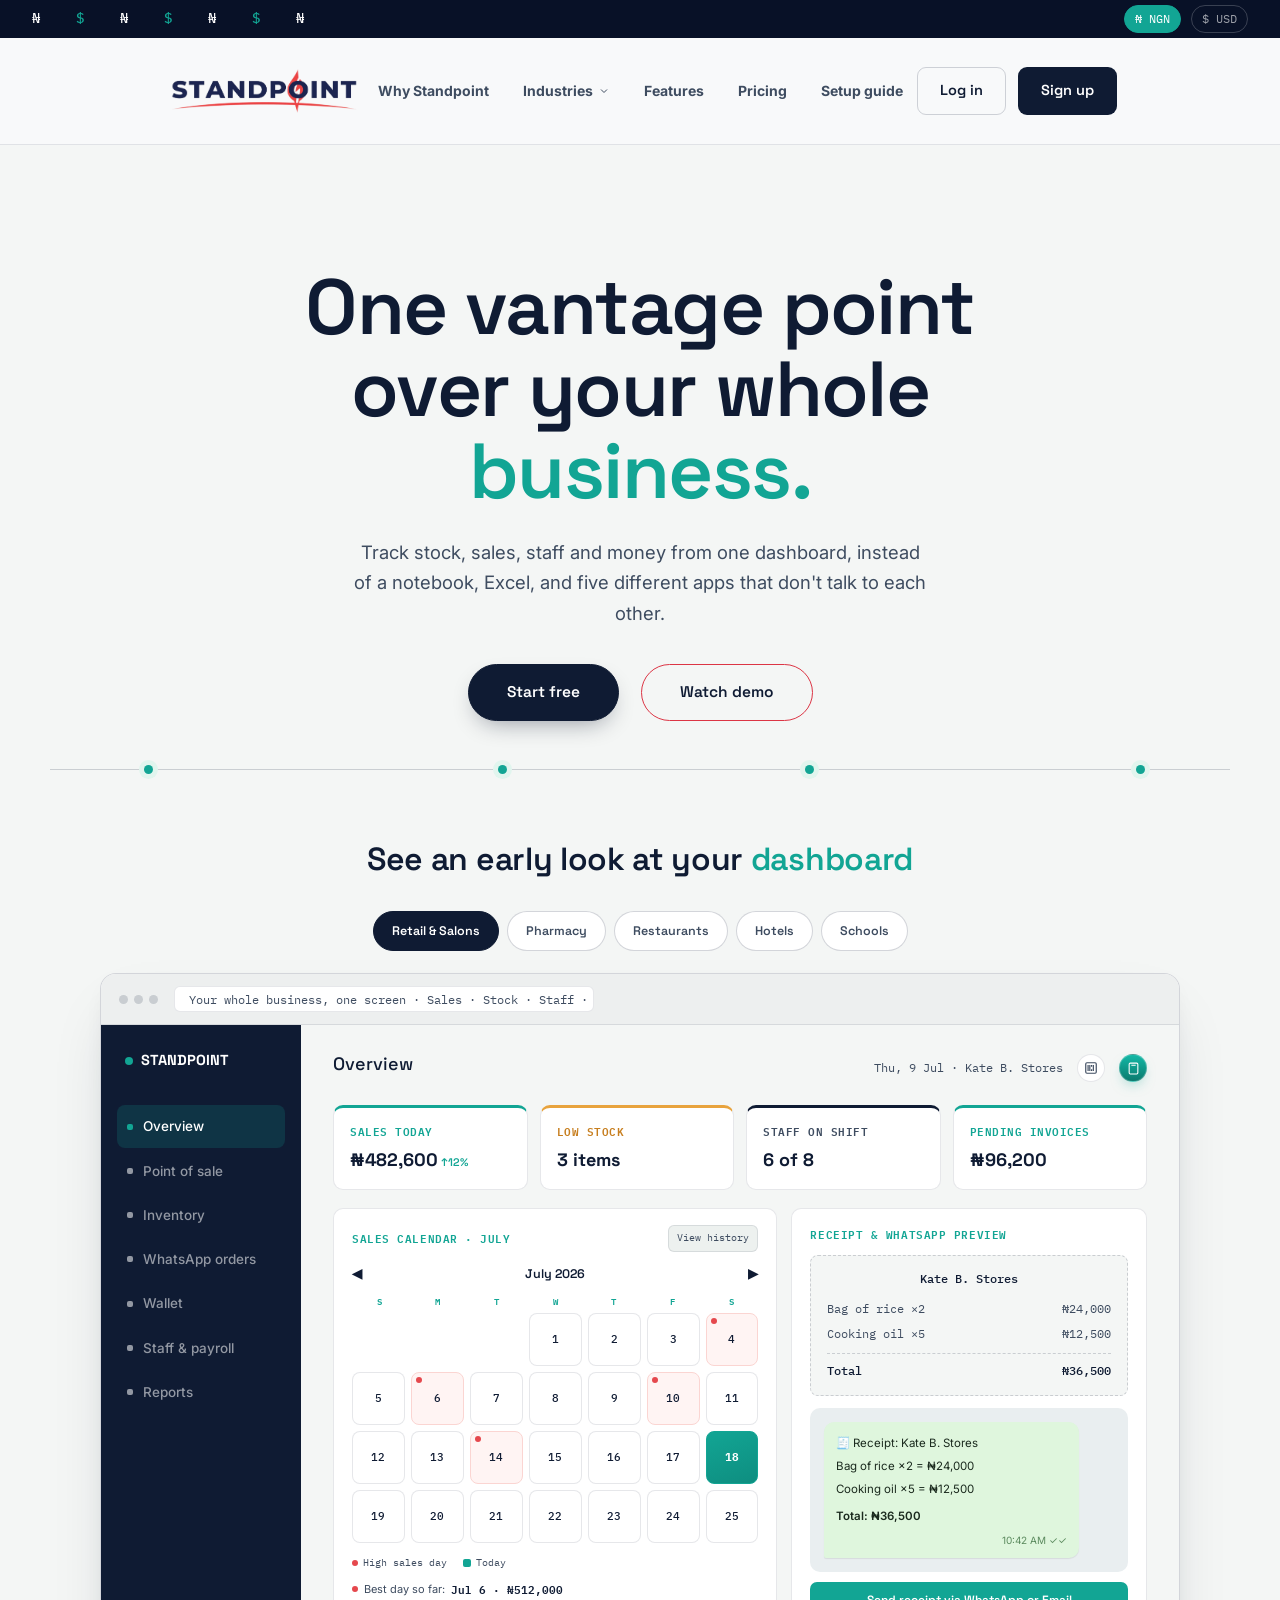
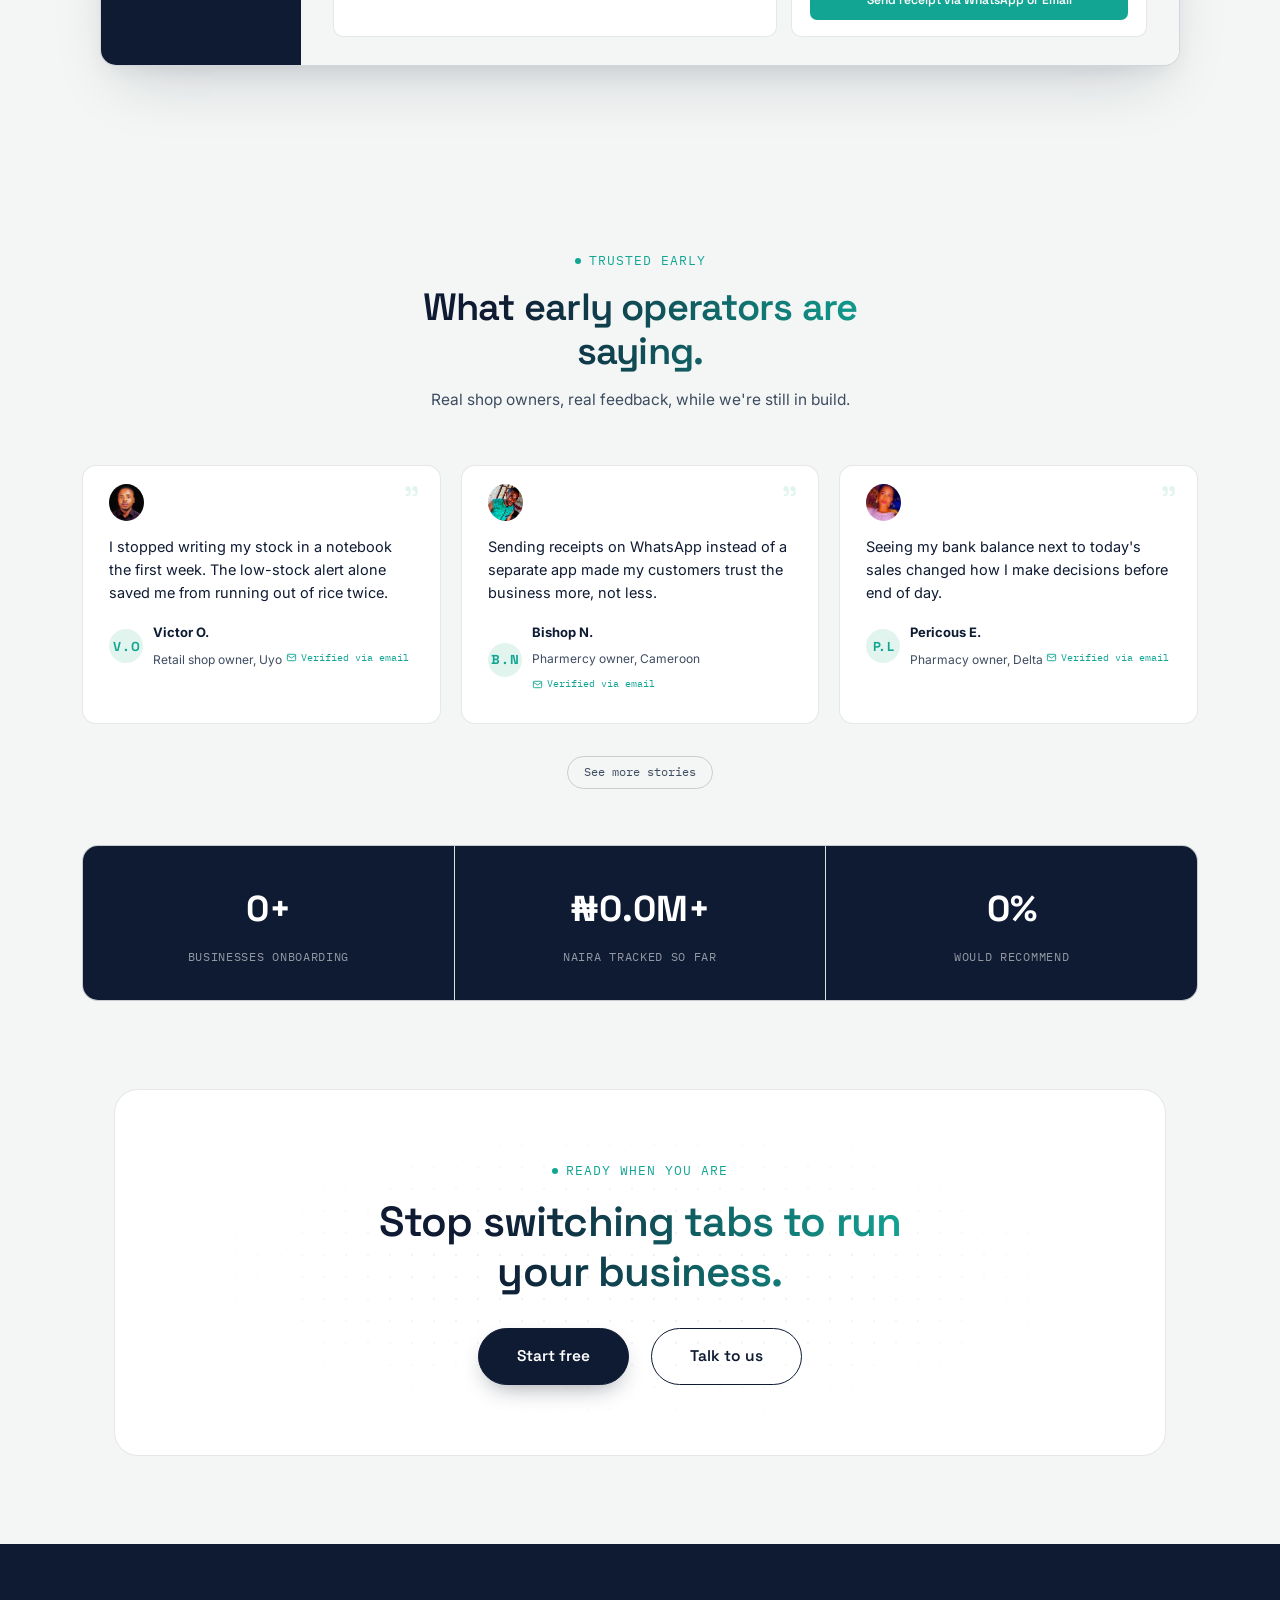
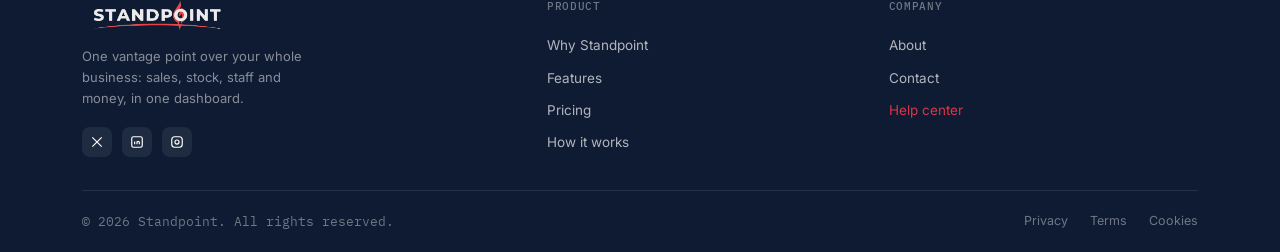
==== index.html @ a1939366 "forward" ====
<!DOCTYPE html>
<html lang="en">
<head>
<meta charset="UTF-8">
<meta name="viewport" content="width=device-width, initial-scale=1.0">
<title>Standpoint: One vantage point over your whole business</title>
<link rel="preconnect" href="https://fonts.googleapis.com">
<link rel="preconnect" href="https://fonts.gstatic.com" crossorigin>
<link href="https://fonts.googleapis.com/css2?family=Space+Grotesk:wght@400;500;600;700&family=Inter:wght@400;500;600&family=IBM+Plex+Mono:wght@400;500&display=swap" rel="stylesheet">
<link href="https://cdn.jsdelivr.net/npm/bootstrap@5.0.2/dist/css/bootstrap.min.css" rel="stylesheet" integrity="sha384-EVSTQN3/azprG1Anm3QDgpJLIm9Nao0Yz1ztcQTwFspd3yD65VohhpuuCOmLASjC" crossorigin="anonymous">
<style>
  :root{
    --ink:#0F1B33;
    --ink-deep:#081127;
    --teal:#12A594;
    --teal-light:#E1F5EE;
    --paper:#F4F6F5;
    --paper-card:#FFFFFF;
    --paper-alt:#EDF1EF;
    --slate:#3E4C60;
    --amber:#E8A33D;
    --red:#DC2626;
    --red-light:#FEF2F2;
    --line:rgba(15,27,51,0.10);
    --line-strong:rgba(15,27,51,0.18);
  }
  *{box-sizing:border-box; margin:0; padding:0;}
  html{scroll-behavior:smooth;}
  body{
    background:var(--paper);
    color:var(--ink);
    font-family:'Inter',sans-serif;
    line-height:1.65;
    -webkit-font-smoothing:antialiased;
  }
  #siteNav {
    transition: transform 0.3s ease-in-out;
}

#siteNav.navbar-hidden {
    transform: translateY(-100%);
}
  h1,h2,h3{font-family:'Space Grotesk',sans-serif; font-weight:600; letter-spacing:-0.02em; color:var(--ink);}
  .mono{font-family:'IBM Plex Mono',monospace;}
  .eyebrow{
    font-family:'IBM Plex Mono',monospace;
    font-size:12.5px;
    letter-spacing:0.08em;
    text-transform:uppercase;
    color:var(--teal);
    display:flex;
    align-items:center;
    gap:8px;
  }
  .eyebrow::before{
    content:'';
    width:6px; height:6px; border-radius:50%;
    background:var(--teal);
    display:inline-block;
  }
  a{color:inherit; text-decoration:none;}
  .wrap{max-width:1180px; margin:0 auto; padding:0 32px;}
  img,svg{display:block;}

  /* ---------- TOP UTILITY BAR (desktop only) ---------- */
  .topbar{
    background:var(--ink-deep); color:rgba(255,255,255,0.85);
    display:flex; align-items:center; justify-content:space-between;
    padding:0 32px; height:38px; font-family:'IBM Plex Mono',monospace; font-size:12px;
  }
  .topbar-signs{width:300px; overflow:hidden; position:relative; height:38px; display:flex; align-items:center;}
  .signs-track{
    display:inline-block; white-space:nowrap; font-family:'IBM Plex Mono',monospace;
    font-size:14px; font-weight:500; letter-spacing:14px;
    animation:signRun 3.6s ease-in-out infinite alternate;
  }
  .signs-track .sign-teal{color:var(--teal);}
  .signs-track .sign-white{color:#fff;}
  @keyframes signRun{ from{transform:translateX(0);} to{transform:translateX(-140px);} }
  .topbar-currency{display:flex; align-items:center; gap:10px;}
  .topbar-currency button{
    background:transparent; border:1px solid rgba(255,255,255,0.2); color:rgba(255,255,255,0.6);
    font-family:'IBM Plex Mono',monospace; font-size:11.5px; padding:4px 10px; border-radius:999px; cursor:pointer;
    transition:all .15s ease;
  }
  .topbar-currency button.active{background:var(--teal); border-color:var(--teal); color:#fff;}

  /* ---------- NAV (auto-hide on scroll, mobile only) ---------- */
  nav{
    position:sticky; top:0; z-index:50;
    background:var(--paper-card);
    border-bottom:1px solid var(--line);
    transition:transform .3s ease;
  }
  nav .wrap{
    display:flex; align-items:center; justify-content:space-between;
    height:90px;
  }
  .logo-link{display:flex; align-items:center;}
  .logo-placehold{
    display:flex; align-items:center; height:49px; max-width:200px;
  }
  .logo-placehold img{
    height:100%; width:auto; max-width:100%; object-fit:contain; display:block;
  }
  .nav-links{display:flex; gap:6px; font-size:14px; font-weight:500; align-items:center;}
  .nav-links > a, .nav-links > .has-dropdown > .drop-trigger{
    color:var(--slate); position:relative; padding:10px 14px; display:inline-flex; align-items:center; gap:5px;
    transition:color .18s ease; cursor:pointer; border-radius:8px;
  }
  .nav-links > a:hover, .nav-links > .has-dropdown:hover > .drop-trigger{color:var(--ink); background:var(--paper-alt);}
  .drop-trigger svg{width:12px; height:12px; transition:transform .18s ease;}
  .has-dropdown:hover .drop-trigger svg{transform:rotate(180deg);}
  .has-dropdown{position:relative;}
  .dropdown{
    position:absolute; top:100%; left:50%; transform:translateX(-50%) translateY(6px);
    background:var(--paper-card); border:1px solid var(--line-strong); border-radius:16px;
    padding:12px; width:470px; display:grid; grid-template-columns:1fr 1fr; gap:2px;
    box-shadow:0 24px 48px -18px rgba(15,27,51,0.24);
    opacity:0; visibility:hidden; transition:opacity .18s ease, transform .18s ease;
  }
  .has-dropdown:hover .dropdown{opacity:1; visibility:visible; transform:translateX(-50%) translateY(0);}
  .dropdown a{
    display:flex; align-items:flex-start; gap:10px; padding:10px 10px; border-radius:10px;
    transition:background .15s ease;
  }
  .dropdown a:hover{background:var(--teal-light);}
  .dropdown a .di{width:26px; height:26px; border-radius:7px; background:var(--teal-light); color:var(--teal); flex-shrink:0; display:flex; align-items:center; justify-content:center; font-size:12px; font-weight:600; font-family:'Space Grotesk',sans-serif;}
  .dropdown a .dtext b{display:block; font-size:13.5px; font-weight:600; color:var(--ink);}
  .dropdown a .dtext span{font-size:11.5px; color:var(--slate);}
  .nav-cta{display:flex; align-items:center; gap:12px;}

  .btn{
    display:inline-flex; align-items:center; justify-content:center; gap:8px;
    font-family:'Space Grotesk',sans-serif; font-weight:600; font-size:14.5px;
    padding:12px 22px; border-radius:9px;
    cursor:pointer; border:1.5px solid transparent;
    transition:transform .25s cubic-bezier(.2,.8,.2,1), box-shadow .25s ease, background .2s ease, border-color .2s ease;
    white-space:nowrap;
  }
  .btn:hover{transform:translateY(-2px); box-shadow:0 14px 28px -14px rgba(15,27,51,0.35);}
  .btn:active{transform:translateY(0); box-shadow:0 6px 14px -10px rgba(15,27,51,0.3);}
  .btn-primary{background:var(--ink); color:#fff;}
  .btn-primary:hover{background:var(--ink-deep);}
  .btn-ghost{color:var(--ink); border-color:var(--line-strong);}
  .btn-ghost:hover{background:var(--paper-alt); box-shadow:0 10px 20px -14px rgba(15,27,51,0.2);}
  .btn-deep{background:var(--ink); color:#fff; border-color:var(--ink); box-shadow:0 10px 24px -10px rgba(8,17,39,0.45); border-radius:999px;}
  .btn-deep:hover{background:var(--ink-deep); box-shadow:0 18px 34px -12px rgba(8,17,39,0.55);}
  .btn-outline-deep{background:transparent; color:var(--ink); border:1.5px solid var(--ink); border-radius:999px;}
  .btn-outline-deep:hover{background:rgba(15,27,51,0.05); box-shadow:0 10px 22px -14px rgba(15,27,51,0.22);}
  .btn-sm{padding:9px 16px; font-size:13px;}

  /* ---------- HERO ---------- */
  header.hero{padding:64px 0 0; position:relative; overflow:hidden;}
  .hero-inner{max-width:800px; margin:0 auto; text-align:center;}

  /* protective, positive-framed banner — "this saves your business" not "danger" */
  .hero-alert-wrap{display:flex; justify-content:center; margin-bottom:20px; min-height:38px;}
  .hero-alert{
    display:inline-flex; align-items:center; gap:9px;
    background:var(--teal-light); border:1px solid rgba(18,165,148,0.35); color:#0B6F63;
    padding:9px 18px; border-radius:8px;
    font-family:'IBM Plex Mono',monospace; font-size:12px; font-weight:600; letter-spacing:.02em;
    animation:alertCycle 6s ease-in-out infinite;
  }
  .hero-alert svg{width:15px; height:15px; flex-shrink:0; color:var(--teal);}
  @keyframes alertCycle{
    0%{opacity:0; transform:translateY(-8px);}
    8%{opacity:1; transform:translateY(0);}
    75%{opacity:1; transform:translateY(0);}
    85%{opacity:0; transform:translateY(-8px);}
    100%{opacity:0; transform:translateY(-8px);}
  }

  h1.headline{font-size:clamp(46px,6.4vw,78px); line-height:1.05; margin-bottom:24px; color:var(--ink);}
  h1.headline .accent{color:var(--teal); display:inline-block; animation:driftBiz 3.2s ease-in-out infinite;}
  @keyframes driftBiz{
    0%,100%{transform:translateX(0);}
    25%{transform:translateX(-9px);}
    75%{transform:translateX(9px);}
    50%{transform:translateX(0);}
  }
  .sub{font-size:18.5px; color:var(--slate); max-width:580px; margin:0 auto 36px; font-weight:400;}
  .hero-actions{display:flex; gap:22px; justify-content:center; margin-bottom:0;}
  .btn-lg{padding:16px 38px; font-size:15.5px;}

  .horizon{position:relative; margin-top:48px; padding:0 0 70px;}
  .horizon-line{position:relative; height:1px; background:var(--line-strong); max-width:1180px; margin:0 auto;}
  .horizon-dot{position:absolute; top:-4px; width:9px; height:9px; border-radius:50%; background:var(--teal); box-shadow:0 0 0 5px var(--teal-light);}

  /* calculator now lives inside the dashboard toolbar — see .m-calc-btn below */

  /* ---------- CALCULATOR MODAL ---------- */
  .calc-overlay{
    position:fixed; inset:0; background:rgba(8,17,39,0.55); backdrop-filter:blur(3px);
    display:none; align-items:center; justify-content:center; z-index:200;
  }
  .calc-overlay.open{display:flex;}
  .calc-modal{
    width:280px; background:var(--ink); border-radius:18px; padding:20px;
    box-shadow:0 40px 80px -20px rgba(0,0,0,0.5);
  }
  .calc-head{display:flex; justify-content:space-between; align-items:center; margin-bottom:14px;}
  .calc-head span{color:#fff; font-family:'Space Grotesk',sans-serif; font-weight:600; font-size:14px;}
  .calc-close{cursor:pointer; color:rgba(255,255,255,0.5); font-size:18px; line-height:1;}
  .calc-display{
    background:rgba(255,255,255,0.06); border-radius:10px; padding:16px 14px; text-align:right;
    color:#fff; font-family:'IBM Plex Mono',monospace; font-size:26px; margin-bottom:12px; word-break:break-all; min-height:36px;
  }
  .calc-grid{display:grid; grid-template-columns:repeat(4,1fr); gap:8px;}
  .calc-grid button{
    background:rgba(255,255,255,0.07); border:none; color:#fff; padding:14px 0; border-radius:8px;
    font-family:'Inter',sans-serif; font-size:15px; cursor:pointer; transition:background .12s ease;
  }
  .calc-grid button:hover{background:rgba(255,255,255,0.15);}
  .calc-grid button.op{background:var(--teal); color:#fff;}
  .calc-grid button.op:hover{background:#0E8E80;}
  .calc-grid button.eq{background:var(--amber); grid-column:span 2;}

  section{padding:88px 0;}
  .section-head{max-width:640px; margin:0 0 52px; position:relative;}
  .section-head.centered{text-align:center; margin-left:auto; margin-right:auto;}
  .section-head.centered .eyebrow{justify-content:center;}
  .section-head.centered p{margin-left:auto; margin-right:auto;}
  .section-head h2{font-size:clamp(28px,3.4vw,40px); line-height:1.16; margin:14px 0 14px; position:relative; z-index:1;}
  .section-head p{color:var(--slate); font-size:16.5px; position:relative; z-index:1;}
  .section-head.testimonial-head{max-width:560px;}
  .section-head.testimonial-head h2{
    font-size:clamp(26px,3.4vw,38px);
    background:linear-gradient(90deg, var(--ink) 25%, var(--teal) 95%);
    -webkit-background-clip:text; background-clip:text; color:transparent;
  }
  .section-head.testimonial-head p{font-size:15.5px;}

  /* ---------- DASHBOARD MOCKUP ---------- */
  .preview-wrap{padding:0 0 96px;}
  .preview-label{text-align:center; margin-bottom:32px;}
  .preview-label h2{
    font-family:'Space Grotesk',sans-serif; font-weight:600; font-size:clamp(24px,3vw,32px);
    color:var(--ink); letter-spacing:-0.01em;
  }
  .preview-label h2 .accent{color:var(--teal);}
  .dash-tabs{display:flex; justify-content:center; gap:8px; margin-bottom:22px; flex-wrap:wrap; padding:0 12px;}
  .dash-tab{
    font-family:'Space Grotesk',sans-serif; font-size:12.5px; font-weight:600;
    padding:9px 18px; border-radius:999px; border:1px solid var(--line-strong);
    background:var(--paper-card); color:var(--slate); cursor:pointer; transition:all .15s ease;
  }
  .dash-tab.active{background:var(--ink); color:#fff; border-color:var(--ink);}
  .dash-panel{display:none;}
  .dash-panel.active{display:block;}
  .mockup-frame{
    max-width:1080px; margin:0 auto;
    border-radius:16px; overflow:hidden;
    border:1px solid var(--line-strong);
    box-shadow:0 30px 60px -20px rgba(15,27,51,0.18), 0 10px 24px -10px rgba(15,27,51,0.10);
    background:var(--paper-card);
  }
  .mockup-topbar{display:flex; align-items:center; gap:16px; padding:12px 18px; background:#EDEFEF; border-bottom:1px solid var(--line);}
  .mockup-dots{display:flex; gap:6px; flex-shrink:0;}
  .mockup-dots span{width:9px; height:9px; border-radius:50%; background:#C9CDD1;}
  .mockup-url{font-family:'IBM Plex Mono',monospace; font-size:12px; color:var(--slate); background:#fff; border:1px solid var(--line); border-radius:6px; padding:5px 14px; flex:1; max-width:420px; overflow:hidden; position:relative; height:26px; display:flex; align-items:center;}
  .mockup-url-track{display:inline-block; white-space:nowrap; animation:urlScroll 12s linear infinite;}
  .mockup-url-static{display:none;}
  @keyframes urlScroll{ from{transform:translateX(0);} to{transform:translateX(-50%);} }
  .mockup-body{display:flex; min-height:560px;}
  .mockup-sidebar{width:200px; background:var(--ink); padding:24px 16px; flex-shrink:0;}
  .mockup-sidebar .m-logo{display:flex; align-items:center; gap:8px; color:#fff; font-family:'Space Grotesk',sans-serif; font-weight:700; font-size:14.5px; margin-bottom:32px; padding:0 8px;}
  .mockup-sidebar .m-logo .dot{width:8px; height:8px; border-radius:50%; background:var(--teal);}
  .m-nav-item{display:flex; align-items:center; gap:10px; font-family:'Inter',sans-serif; font-size:13.5px; font-weight:500; color:rgba(255,255,255,0.55); padding:10px 10px; border-radius:8px; margin-bottom:2px;}
  .m-nav-item .m-ico{width:6px; height:6px; border-radius:2px; background:currentColor;}
  .m-nav-item.active{background:rgba(18,165,148,0.18); color:#fff;}
  .m-nav-item.active .m-ico{background:var(--teal);}

  .mockup-main{flex:1; padding:28px 32px; background:var(--paper);}
  .m-header-row{display:flex; justify-content:space-between; align-items:center; margin-bottom:22px; flex-wrap:wrap; gap:10px;}
  .m-header-row h4{font-family:'Space Grotesk',sans-serif; font-size:18px;}
  .m-header-row .mono{font-size:11.5px; color:var(--slate);}
  .m-toolbar{display:flex; align-items:center; gap:14px;}
  .m-tool-btn{width:28px; height:28px; border-radius:7px; background:var(--paper-card); border:1px solid var(--line); display:flex; align-items:center; justify-content:center; color:var(--slate); cursor:pointer; flex-shrink:0;}
  .m-tool-btn svg{width:14px; height:14px;}

  /* dashboard calculator — small, icon-only, pulses to signal it's clickable */
  .m-calc-btn{
    position:relative; display:flex; align-items:center; justify-content:center; cursor:pointer;
    width:28px; height:28px; border-radius:50%; flex-shrink:0;
    background:linear-gradient(180deg, #14B8A6, #0B7A6E); color:#fff; border:1px solid rgba(255,255,255,0.25);
    box-shadow:0 6px 14px -6px rgba(18,165,148,0.55);
  }
  .m-calc-btn:hover{background:linear-gradient(180deg, #18CDB8, #0B7A6E);}
  .m-calc-btn::after{
    content:''; position:absolute; inset:-5px; border-radius:50%; border:1.5px solid var(--teal);
    opacity:0; animation:calcRing 2.4s ease-out infinite;
  }
  @keyframes calcRing{0%{opacity:.65; transform:scale(1);} 100%{opacity:0; transform:scale(1.6);}}
  .m-calc-btn svg{width:13px; height:13px; position:relative; z-index:1;}

  /* ---------- BARCODE STOCK INTAKE ---------- */
  .m-barcode-btn{
    display:flex; align-items:center; justify-content:center; cursor:pointer;
    width:28px; height:28px; border-radius:50%; flex-shrink:0;
    background:var(--paper-card); border:1px solid var(--line); color:var(--slate);
    transition:all .15s ease;
  }
  .m-barcode-btn:hover{border-color:var(--teal); color:var(--teal);}
  .m-barcode-btn svg{width:14px; height:14px;}

  .barcode-overlay{
    position:fixed; inset:0; background:rgba(8,17,39,0.55); backdrop-filter:blur(3px);
    display:none; align-items:center; justify-content:center; z-index:200;
  }
  .barcode-overlay.open{display:flex;}
  .barcode-modal{width:300px; background:var(--ink); border-radius:18px; padding:20px;}
  .barcode-scan-box{
    border:2px dashed rgba(255,255,255,0.3); border-radius:12px; padding:26px 16px;
    display:flex; flex-direction:column; align-items:center; justify-content:center;
    color:rgba(255,255,255,0.55); margin-bottom:14px; text-align:center;
  }
  .barcode-scan-box svg{width:38px; height:38px; margin-bottom:10px; color:rgba(255,255,255,0.4);}
  .barcode-scan-box p{font-size:11.5px; margin-bottom:14px;}
  .barcode-scan-btn, .barcode-add-btn{
    width:100%; padding:11px; border-radius:8px; border:none; background:var(--teal); color:#fff;
    font-family:'Space Grotesk',sans-serif; font-weight:600; font-size:13px; cursor:pointer;
  }
  .barcode-result{display:none;}
  .barcode-result.show{display:block;}
  .barcode-result .br-name{color:#fff; font-family:'Space Grotesk',sans-serif; font-weight:600; font-size:14px; margin-bottom:3px;}
  .barcode-result .br-meta{font-family:'IBM Plex Mono',monospace; font-size:10.5px; color:rgba(255,255,255,0.5); margin-bottom:14px;}
  .barcode-qty-row{display:flex; align-items:center; gap:10px; margin-bottom:14px;}
  .barcode-qty-row label{font-size:11.5px; color:rgba(255,255,255,0.6); flex-shrink:0;}
  .barcode-qty-row input{
    flex:1; background:rgba(255,255,255,0.08); border:1px solid rgba(255,255,255,0.2); border-radius:8px;
    padding:9px 10px; color:#fff; font-family:'IBM Plex Mono',monospace; font-size:13px;
  }
  .barcode-success{display:none; text-align:center; padding:16px 0; color:var(--teal); font-family:'Space Grotesk',sans-serif; font-weight:600; font-size:13.5px;}
  .barcode-success.show{display:block;}

  /* ---------- HOTEL: RENEWAL PAYMENT CONFIRMATION ---------- */
  .renew-overlay{
    position:fixed; inset:0; background:rgba(8,17,39,0.55); backdrop-filter:blur(3px);
    display:none; align-items:center; justify-content:center; z-index:200;
  }
  .renew-overlay.open{display:flex;}
  .renew-modal{width:290px; background:var(--ink); border-radius:18px; padding:20px;}
  .renew-body{text-align:center; padding:10px 0 18px;}
  .renew-body p{color:rgba(255,255,255,0.6); font-size:12.5px; margin-bottom:4px;}
  .renew-body .rn-name{color:#fff; font-family:'Space Grotesk',sans-serif; font-weight:600; font-size:15px; margin-bottom:2px;}
  .renew-body .rn-amt{color:var(--teal); font-family:'Space Grotesk',sans-serif; font-weight:700; font-size:24px; margin-top:8px;}
  .renew-actions{display:flex; gap:10px;}
  .renew-actions button{flex:1; padding:11px 0; border-radius:8px; font-family:'Space Grotesk',sans-serif; font-weight:600; font-size:12.5px; cursor:pointer; border:none;}
  .renew-confirm{background:var(--teal); color:#fff;}
  .renew-cancel{background:rgba(255,255,255,0.08); color:rgba(255,255,255,0.7);}
  .m-stat-grid{display:grid; grid-template-columns:repeat(4,1fr); gap:12px; margin-bottom:18px;}
  .m-stat{background:var(--paper-card); border:1px solid var(--line); border-radius:10px; padding:14px 16px; border-top:3px solid var(--teal); position:relative;}
  .m-stat.acc-amber{border-top-color:var(--amber);}
  .m-stat.acc-ink{border-top-color:var(--ink);}
  .m-stat .mono{font-size:10.5px; text-transform:uppercase; letter-spacing:.05em; color:var(--teal); display:block; margin-bottom:6px; font-weight:600;}
  .m-stat.acc-amber .mono{color:#C77E1E;}
  .m-stat.acc-ink .mono{color:var(--slate);}
  .m-stat .m-val{font-family:'Space Grotesk',sans-serif; font-weight:700; font-size:18px; color:var(--ink);}
  .m-stat .m-val small{color:var(--teal); font-size:11px; font-weight:600; margin-left:3px;}

  .m-panels{display:grid; grid-template-columns:1.25fr 1fr; gap:14px;}
  .m-panel{background:var(--paper-card); border:1px solid var(--line); border-radius:10px; padding:16px 18px;}
  .m-panel .m-panel-title{font-family:'IBM Plex Mono',monospace; font-size:11px; text-transform:uppercase; letter-spacing:.05em; color:var(--teal); font-weight:600; margin-bottom:12px; display:flex; justify-content:space-between; align-items:center; flex-wrap:wrap; gap:8px;}
  .panel-title-actions{display:flex; align-items:center; gap:8px; flex-wrap:wrap;}
  .m-hist-btn{font-family:'IBM Plex Mono',monospace; font-size:10px; background:var(--paper-alt); border:1px solid var(--line); padding:4px 8px; border-radius:6px; cursor:pointer; color:var(--slate); text-transform:none; letter-spacing:0;}

  /* calendar */
  .m-cal-nav{display:flex; justify-content:space-between; align-items:center; margin-bottom:10px; font-family:'Space Grotesk',sans-serif; font-size:12.5px; font-weight:600;}
  .m-cal-weekdays{display:grid; grid-template-columns:repeat(7,1fr); gap:4px; margin-bottom:4px;}
  .m-cal-weekdays span{font-family:'IBM Plex Mono',monospace; font-size:9px; font-weight:600; text-align:center; color:var(--teal);}
  .m-cal-grid{display:grid; grid-template-columns:repeat(7,1fr); gap:6px;}
  .m-cal-cell{
    aspect-ratio:1; border-radius:8px; background:var(--paper-card); border:1px solid var(--line);
    display:flex; align-items:center; justify-content:center; position:relative;
    font-family:'IBM Plex Mono',monospace; font-size:10.5px; font-weight:500; color:var(--ink);
  }
  .m-cal-cell.blank{background:transparent; border:none;}
  .m-cal-cell.high{background:#FFF4F3; border-color:#FBD5D2;}
  .m-cal-cell.high::before{content:''; position:absolute; top:4px; left:4px; width:6px; height:6px; border-radius:50%; background:#E5484D;}
  .m-cal-cell.today{background:var(--teal); border-color:var(--teal); color:#fff; font-weight:700;}
  .m-cal-legend{display:flex; gap:16px; margin-top:12px; font-family:'IBM Plex Mono',monospace; font-size:9.5px; color:var(--slate); flex-wrap:wrap;}
  .m-cal-legend span{display:inline-flex; align-items:center; gap:5px;}
  .m-cal-legend .lg-dot{width:6px; height:6px; border-radius:50%; background:#E5484D; display:inline-block;}
  .m-cal-legend .lg-sq{width:8px; height:8px; border-radius:2px; background:var(--teal); display:inline-block;}
  .m-cal-best{margin-top:10px; font-size:11px; color:var(--slate); display:flex; align-items:center; gap:6px;}
  .m-cal-best::before{content:''; width:6px; height:6px; border-radius:50%; background:#E5484D;}
  .m-cal-best b{color:var(--ink); font-family:'IBM Plex Mono',monospace; font-weight:600;}
  .m-hist-view{display:none;}
  .m-hist-view.active{display:block;}
  .m-cal-view.hidden{display:none;}
  .m-hist-row{display:flex; justify-content:space-between; align-items:center; padding:9px 0; border-bottom:1px solid var(--line); font-size:12px;}
  .m-hist-row:last-child{border-bottom:none;}
  .m-hist-row .m-hist-bar{flex:1; margin:0 12px; height:6px; border-radius:3px; background:var(--paper-alt); position:relative; overflow:hidden;}
  .m-hist-row .m-hist-bar i{position:absolute; left:0; top:0; bottom:0; background:var(--teal); border-radius:3px;}

  .m-receipt{background:var(--paper); border:1px dashed var(--line-strong); border-radius:8px; padding:14px 16px; font-family:'IBM Plex Mono',monospace; font-size:11.5px; margin-bottom:12px;}
  .m-receipt .r-head{text-align:center; font-weight:500; margin-bottom:8px; color:var(--ink);}
  .m-receipt .r-line{display:flex; justify-content:space-between; padding:3px 0; color:var(--slate);}
  .m-receipt .r-total{display:flex; justify-content:space-between; padding-top:8px; margin-top:6px; border-top:1px dashed var(--line-strong); color:var(--ink); font-weight:500;}
  .m-receipt-btn{width:100%; padding:9px; border-radius:7px; border:none; background:var(--teal); color:#fff; font-family:'Space Grotesk',sans-serif; font-size:12px; font-weight:600; cursor:pointer;}

  .m-wa-preview{background:#E9EEF0; border-radius:10px; padding:14px;}
  .m-wa-bubble{background:#DFF6DD; border-radius:10px 10px 10px 2px; padding:10px 12px; font-size:11.5px; font-family:'Inter',sans-serif; color:#1B2A1E; max-width:88%; box-shadow:0 1px 1px rgba(0,0,0,0.08);}
  .m-wa-bubble .wa-line{padding:2px 0;}
  .m-wa-bubble .wa-total{font-weight:600; margin-top:6px;}
  .m-wa-meta{display:flex; justify-content:flex-end; align-items:center; gap:4px; margin-top:6px; font-size:10px; color:#5B8A5E;}

  /* ---------- SCHOOL DASHBOARD COMPONENTS ---------- */
  .m-toggle-row{display:inline-flex; background:var(--paper-alt); padding:3px; border-radius:8px; gap:2px;}
  .m-toggle-row button{border:none; background:transparent; padding:6px 14px; border-radius:6px; font-family:'IBM Plex Mono',monospace; font-size:10px; font-weight:600; color:var(--slate); cursor:pointer; transition:all .15s ease;}
  .m-toggle-row button.active{background:var(--paper-card); color:var(--ink); box-shadow:0 2px 6px -2px rgba(15,27,51,0.2);}

  .m-roster-view, .m-attend-view{display:none;}
  .m-roster-view.active, .m-attend-view.active{display:block;}

  .m-roster-row{display:flex; justify-content:space-between; align-items:center; padding:7px 0; border-bottom:1px solid var(--line); font-size:12px;}
  .m-roster-row:last-child{border-bottom:none;}
  .m-roster-row .mr-name{font-weight:500; color:var(--ink);}
  .m-roster-row .mr-class{font-family:'IBM Plex Mono',monospace; font-size:10px; color:var(--teal); background:var(--teal-light); padding:2px 8px; border-radius:999px;}

  .m-attend-summary{font-family:'IBM Plex Mono',monospace; font-size:11px; color:var(--teal); font-weight:600; margin-bottom:10px; display:block;}
  .m-attend-row{display:flex; align-items:center; gap:9px; padding:6px 0; border-bottom:1px solid var(--line); font-size:11.5px;}
  .m-attend-row:last-child{border-bottom:none;}
  .m-attend-icon{width:19px; height:19px; border-radius:50%; display:flex; align-items:center; justify-content:center; flex-shrink:0;}
  .m-attend-icon.in{background:var(--teal-light); color:var(--teal);}
  .m-attend-icon.out{background:var(--paper-alt); color:var(--slate);}
  .m-attend-icon svg{width:10px; height:10px;}
  .m-attend-name{flex:1; color:var(--ink); font-weight:500;}
  .m-attend-time{font-family:'IBM Plex Mono',monospace; font-size:10px; color:var(--slate);}

  .m-manual-row{display:flex; align-items:center; gap:9px; padding:6px 0; border-bottom:1px solid var(--line); font-size:12px;}
  .m-manual-row:last-child{border-bottom:none;}
  .m-manual-check{width:16px; height:16px; border-radius:4px; display:flex; align-items:center; justify-content:center; flex-shrink:0; font-size:9px; font-weight:700;}
  .m-manual-check.present{background:var(--teal); color:#fff;}
  .m-manual-check.absent{background:var(--paper-alt); border:1px solid var(--line-strong); color:var(--slate);}
  .m-manual-row .absent-label{color:var(--slate); font-style:italic;}

  .m-expense-row{display:flex; justify-content:space-between; align-items:flex-start; padding:8px 0; border-bottom:1px solid var(--line); font-size:12px;}
  .m-expense-row:last-child{border-bottom:none;}
  .m-expense-desc{color:var(--ink); font-weight:500;}
  .m-expense-note{display:block; font-size:10px; color:var(--slate); margin-top:2px;}
  .m-expense-amt{font-family:'IBM Plex Mono',monospace; color:var(--ink); font-weight:600; white-space:nowrap; margin-left:10px;}
  .m-expense-total{display:flex; justify-content:space-between; padding-top:10px; margin-top:2px; border-top:1.5px solid var(--line-strong); font-weight:600; font-size:12.5px;}
  .m-expense-add{display:flex; gap:6px; margin-top:12px;}
  .m-expense-add input{flex:1; min-width:0; border:1px solid var(--line-strong); border-radius:6px; padding:7px 9px; font-size:10.5px; font-family:'Inter',sans-serif; background:var(--paper);}
  .m-expense-add button{background:var(--teal); color:#fff; border:none; border-radius:6px; padding:0 12px; font-size:16px; cursor:pointer; line-height:1; flex-shrink:0;}

  .m-cal-cell.midterm{background:#FFF8E8; border-color:#F3D98B;}
  .m-cal-cell.midterm::before{content:''; position:absolute; top:4px; left:4px; width:6px; height:6px; border-radius:50%; background:var(--amber);}
  .m-cal-cell.holiday{background:#FEF2F2; border-color:#FBB6B6;}
  .m-cal-cell.holiday::before{content:''; position:absolute; top:4px; left:4px; width:6px; height:6px; border-radius:50%; background:#E5484D;}
  .lg-amber{width:6px; height:6px; border-radius:50%; background:var(--amber); display:inline-block;}
  .lg-red{width:6px; height:6px; border-radius:50%; background:#E5484D; display:inline-block;}

  .m-wa-incoming{background:#fff; border:1px solid var(--line); border-radius:10px 10px 10px 2px; padding:10px 12px; font-size:11px; font-family:'Inter',sans-serif; color:#1B1F1E; box-shadow:0 1px 1px rgba(0,0,0,0.06); margin-bottom:10px;}
  .m-wa-incoming:last-of-type{margin-bottom:0;}
  .m-wa-incoming .wa-sender{font-weight:600; color:var(--teal); font-size:10.5px; margin-bottom:4px;}
  .m-wa-incoming .wa-attach{display:flex; align-items:center; gap:8px; background:var(--paper-alt); border-radius:8px; padding:8px 10px; margin:6px 0;}
  .m-wa-incoming .wa-attach svg{width:15px; height:15px; color:var(--slate); flex-shrink:0;}
  .m-wa-incoming .wa-attach span{font-size:10px; color:var(--slate);}
  .confirm-btn{width:100%; padding:8px; border-radius:7px; border:1.5px solid var(--teal); background:var(--teal-light); color:var(--teal); font-family:'Space Grotesk',sans-serif; font-size:11.5px; font-weight:600; cursor:pointer; margin-top:6px;}

  .m-panels-2{display:grid; grid-template-columns:1fr 1fr; gap:14px; margin-top:14px;}
  .m-panel-full{margin-top:14px;}

  /* clickable manual attendance */
  .m-attend-legend{font-family:'IBM Plex Mono',monospace; font-size:9px; color:var(--slate); margin-bottom:10px; display:flex; gap:12px; flex-wrap:wrap;}
  .m-manual-row{cursor:pointer; user-select:none; transition:background .15s ease;}
  .m-manual-row:hover{background:var(--paper-alt);}
  .m-manual-row.is-absent .m-attend-name{color:#DC2626;}
  .m-manual-row.is-absent .m-manual-check{background:#FEF2F2; border:1px solid #FCA5A5; color:#DC2626;}
  .panel-title-actions{display:flex; align-items:center; gap:8px;}
  .m-summary-view{display:none; padding-top:8px;}
  .m-summary-view.active{display:block;}
  .m-summary-view .ms-line{font-family:'IBM Plex Mono',monospace; font-size:10.5px; color:var(--ink); padding:4px 0;}

  /* roster: clickable present/absent + class grouping */
  .m-roster-row{cursor:pointer; user-select:none; transition:background .15s ease;}
  .m-roster-row:hover{background:var(--paper-alt);}
  .m-roster-row .mr-tick{width:16px; height:16px; border-radius:4px; display:flex; align-items:center; justify-content:center; font-size:9px; font-weight:700; background:var(--teal); color:#fff; flex-shrink:0; margin-right:8px;}
  .m-roster-row.is-absent .mr-tick{background:#FEF2F2; border:1px solid #FCA5A5; color:#DC2626;}
  .m-roster-row.is-absent .mr-name{color:#DC2626;}
  .mr-left{display:flex; align-items:center;}

  .m-view-toggle{margin-top:10px; margin-bottom:2px;}
  .m-class-view{display:none;}
  .m-class-view.active{display:block;}
  .m-class-group{margin-bottom:16px; padding-bottom:14px; border-bottom:1px solid var(--line);}
  .m-class-group:last-child{border-bottom:none; margin-bottom:0; padding-bottom:0;}
  .m-class-group-head{font-family:'Space Grotesk',sans-serif; font-weight:600; font-size:12.5px; color:var(--ink); margin-bottom:6px;}
  .m-teacher-line{font-size:10.5px; color:var(--slate); margin-bottom:8px; display:flex; align-items:center; gap:6px;}
  .sex-badge{font-family:'IBM Plex Mono',monospace; font-size:8px; padding:2px 7px; border-radius:999px; font-weight:600;}
  .sex-badge.f{background:#FCE7F3; color:#BE185D;}
  .sex-badge.m{background:#DBEAFE; color:#1D4ED8;}
  .prefect-row{display:flex; align-items:center; gap:7px; padding:4px 0; font-size:11.5px;}
  .prefect-row .mr-name{font-weight:600;}
  .prefect-badge{font-family:'IBM Plex Mono',monospace; font-size:8px; text-transform:uppercase; padding:2px 8px; border-radius:999px; font-weight:700; letter-spacing:.03em; flex-shrink:0;}
  .prefect-badge.head{background:var(--amber); color:#fff;}
  .prefect-badge.senior{background:var(--teal); color:#fff;}
  .prefect-badge.assistant{background:var(--teal-light); color:var(--teal);}
  .pupil-list{margin-top:4px;}

  /* by-class accordion covering every class, Daycare through SS3 */
  .m-class-view[data-mode="byclass"]{max-height:380px; overflow-y:auto; padding-right:2px;}
  .m-class-acc-item{border-bottom:1px solid var(--line);}
  .m-class-acc-item:last-child{border-bottom:none;}
  .m-class-acc-head{
    display:flex; justify-content:space-between; align-items:center; padding:11px 2px; cursor:pointer;
    font-family:'Space Grotesk',sans-serif; font-weight:600; font-size:12.5px; color:var(--ink); transition:color .15s ease;
  }
  .m-class-acc-head:hover{color:var(--teal);}
  .m-class-acc-head .acc-chev{width:12px; height:12px; color:var(--teal); transition:transform .3s ease; flex-shrink:0;}
  .m-class-acc-item.open .acc-chev{transform:rotate(180deg);}
  .m-class-acc-body{max-height:0; overflow:hidden; transition:max-height .35s cubic-bezier(.4,0,.2,1);}
  .m-class-acc-body-inner{padding:0 2px 14px;}

  .m-captain-line{font-size:10.5px; color:var(--slate); margin-bottom:8px; display:flex; align-items:center; gap:6px;}
  .m-captain-line b{color:var(--teal); font-weight:600;}

  .prefect-block{margin-bottom:2px;}
  .prefect-func{font-size:9.5px; color:var(--slate); margin:1px 0 7px 0; padding-left:2px;}

  /* livelier calendar */
  .m-cal-cell{transition:transform .15s ease;}
  .m-cal-cell:not(.blank):hover{transform:scale(1.08);}
  .m-cal-cell.midterm{background:linear-gradient(160deg,#FFF8E8,#FFEFC7);}
  .m-cal-cell.holiday{background:linear-gradient(160deg,#FEF2F2,#FDE0E0);}
  .m-cal-cell.today{background:linear-gradient(160deg,var(--teal),#0E8E80);}

  /* expense category chips */
  .m-expense-cat{
    font-family:'IBM Plex Mono',monospace; font-size:8.5px; text-transform:uppercase; letter-spacing:.03em;
    color:var(--slate); background:var(--paper-alt); padding:2px 7px; border-radius:999px; margin-right:6px;
  }

  /* payments: WhatsApp / POS toggle */
  .m-pos-row{display:flex; justify-content:space-between; align-items:center; padding:9px 0; border-bottom:1px solid var(--line); font-size:11.5px;}
  .m-pos-row:last-child{border-bottom:none;}
  .m-pos-row .pos-who{font-weight:500; color:var(--ink);}
  .m-pos-row .pos-meta{font-family:'IBM Plex Mono',monospace; font-size:9.5px; color:var(--slate); display:block; margin-top:2px;}
  .m-pos-row .pos-amt{font-family:'IBM Plex Mono',monospace; font-weight:600; color:var(--teal);}
  .m-pay-view{display:none;}
  .m-pay-view.active{display:block;}

  /* ---------- HOTEL: LIVE GUEST TIMERS ---------- */
  .guest-row{display:flex; justify-content:space-between; align-items:center; padding:10px 0; border-bottom:1px solid var(--line); gap:10px; flex-wrap:wrap;}
  .guest-row:last-child{border-bottom:none;}
  .guest-info{flex:1; min-width:0;}
  .guest-name{font-weight:600; font-size:12px; color:var(--ink);}
  .renewed-dot{
    display:none; width:7px; height:7px; border-radius:50%; background:var(--teal); margin-left:6px;
    box-shadow:0 0 0 2px var(--teal-light);
  }
  .renewed-dot.show{display:inline-block;}
  .guest-meta{font-family:'IBM Plex Mono',monospace; font-size:9.5px; color:var(--slate); display:block; margin-top:2px;}
  .guest-timer-wrap{display:flex; align-items:center; gap:8px; flex-shrink:0;}
  .guest-timer{font-family:'IBM Plex Mono',monospace; font-weight:700; font-size:11.5px; color:var(--teal); white-space:nowrap;}
  .guest-timer.warn{color:#B7791F;}
  .guest-timer.overdue{color:#DC2626; animation:timerBlink 1s step-start infinite;}
  @keyframes timerBlink{50%{opacity:.25;}}
  .renew-btn{font-family:'IBM Plex Mono',monospace; font-size:9px; background:var(--paper-alt); border:1px solid var(--line-strong); padding:5px 10px; border-radius:999px; cursor:pointer; color:var(--slate); flex-shrink:0; transition:all .15s ease;}
  .renew-btn:hover{border-color:var(--teal); color:var(--teal); background:var(--teal-light);}

  /* ---------- HOTEL: ROOM TIERS + CLICKABLE DETAILS ---------- */
  .m-room-cell{position:relative; cursor:pointer;}
  .tier-dot{position:absolute; top:3px; right:3px; width:6px; height:6px; border-radius:50%;}
  .tier-dot.vip{background:var(--amber);}
  .tier-dot.premium{background:#8B5CF6;}
  .room-detail{background:var(--paper-card); border:1px solid var(--line-strong); border-radius:10px; padding:16px 18px; margin-top:12px;}
  .room-detail.empty{color:var(--slate); font-size:11.5px; text-align:center; padding:20px;}
  .rd-head{display:flex; justify-content:space-between; align-items:center; margin-bottom:10px;}
  .rd-head b{font-family:'Space Grotesk',sans-serif; font-size:14px;}
  .rd-tier{font-family:'IBM Plex Mono',monospace; font-size:9px; text-transform:uppercase; padding:3px 9px; border-radius:999px; font-weight:700; letter-spacing:.03em;}
  .rd-tier.standard{background:var(--paper-alt); color:var(--slate);}
  .rd-tier.vip{background:var(--amber); color:#fff;}
  .rd-tier.premium{background:#8B5CF6; color:#fff;}
  .rd-price{font-family:'Space Grotesk',sans-serif; font-weight:700; font-size:18px; color:var(--ink); margin-bottom:10px;}
  .rd-amenities{display:flex; flex-wrap:wrap; gap:6px; margin-bottom:12px;}
  .rd-amenities span{font-family:'IBM Plex Mono',monospace; font-size:9.5px; background:var(--paper-alt); padding:4px 9px; border-radius:999px; color:var(--slate);}

  /* ---------- HOTEL: HOUSEKEEPING ---------- */
  .m-house-row{display:flex; justify-content:space-between; align-items:center; padding:8px 0; border-bottom:1px solid var(--line); font-size:12px;}
  .m-house-row:last-child{border-bottom:none;}
  .m-house-row.done .house-label{text-decoration:line-through; opacity:.45;}
  .house-mark-btn{font-family:'IBM Plex Mono',monospace; font-size:9px; background:var(--teal-light); border:1px solid var(--teal); color:var(--teal); padding:5px 10px; border-radius:999px; cursor:pointer; flex-shrink:0; transition:all .15s ease;}
  .house-mark-btn:hover{background:var(--teal); color:#fff;}
  .m-house-row.done .house-mark-btn{background:var(--paper-alt); border-color:var(--line-strong); color:var(--slate);}


  /* ---------- PHARMACY DASHBOARD COMPONENTS ---------- */
  .m-drug-row{display:flex; justify-content:space-between; align-items:center; padding:8px 0; border-bottom:1px solid var(--line); font-size:11.5px;}
  .m-drug-row:last-child{border-bottom:none;}
  .m-drug-name{color:var(--ink); font-weight:500;}
  .m-drug-meta{display:block; font-size:10px; color:var(--slate); margin-top:2px;}
  .drug-status{font-family:'IBM Plex Mono',monospace; font-size:8.5px; text-transform:uppercase; padding:3px 9px; border-radius:999px; font-weight:700; letter-spacing:.03em; flex-shrink:0; margin-left:10px;}
  .drug-status.fresh{background:var(--teal-light); color:var(--teal);}
  .drug-status.aging{background:#FFF4DC; color:#B7791F;}
  .drug-status.urgent{background:#FEF2F2; color:#DC2626;}

  .m-emerg-row{padding:9px 0; border-bottom:1px solid var(--line); font-size:11.5px;}
  .m-emerg-row:last-child{border-bottom:none;}
  .m-emerg-top{display:flex; justify-content:space-between; margin-bottom:3px;}
  .m-emerg-patient{font-weight:600; color:var(--ink);}
  .m-emerg-time{font-family:'IBM Plex Mono',monospace; font-size:10px; color:var(--slate);}
  .m-emerg-detail{color:var(--slate); font-size:11px;}

  .m-shift-block{margin-bottom:12px; padding-bottom:10px; border-bottom:1px solid var(--line);}
  .m-shift-block:last-child{border-bottom:none; margin-bottom:0; padding-bottom:0;}
  .m-shift-head{display:flex; justify-content:space-between; align-items:center; margin-bottom:6px;}
  .m-shift-head b{font-family:'Space Grotesk',sans-serif; font-size:12px;}
  .m-shift-head span{font-family:'IBM Plex Mono',monospace; font-size:9.5px; color:var(--slate);}
  .m-shift-names{font-size:11px; color:var(--ink);}

  /* ---------- HOTEL ROOM STATUS ---------- */
  .m-room-grid{display:grid; grid-template-columns:repeat(6,1fr); gap:6px;}
  .m-room-cell{
    aspect-ratio:1; border-radius:7px; display:flex; align-items:center; justify-content:center;
    font-family:'IBM Plex Mono',monospace; font-size:10px; font-weight:700; border:1px solid var(--line);
  }
  .m-room-cell.occupied{background:var(--ink); color:#fff; border-color:var(--ink);}
  .m-room-cell.vacant-clean{background:var(--teal-light); color:var(--teal); border-color:transparent;}
  .m-room-cell.vacant-dirty{background:#FFF4DC; color:#B7791F; border-color:transparent;}
  .m-room-cell.maintenance{background:#FEF2F2; color:#DC2626; border-color:transparent;}
  .m-room-legend{display:flex; gap:12px; margin-top:12px; flex-wrap:wrap; font-family:'IBM Plex Mono',monospace; font-size:9px; color:var(--slate);}
  .m-room-legend span{display:inline-flex; align-items:center; gap:5px;}
  .m-room-legend i{width:8px; height:8px; border-radius:2px; display:inline-block;}
  .m-room-legend .rl-occ{background:var(--ink);}
  .m-room-legend .rl-clean{background:var(--teal);}
  .m-room-legend .rl-dirty{background:var(--amber);}
  .m-room-legend .rl-maint{background:#E5484D;}

  /* attendance status badges + summary */
  .status-badge{font-family:'IBM Plex Mono',monospace; font-size:9px; font-weight:600; padding:2px 7px; border-radius:999px; margin-left:auto;}
  .status-badge.early, .status-badge.ontime{background:var(--teal-light); color:var(--teal);}
  .status-badge.late{background:#FEF2F2; color:#DC2626;}
  .m-time-legend{font-family:'IBM Plex Mono',monospace; font-size:9px; color:var(--slate); margin-bottom:10px; line-height:1.7;}
  .m-time-legend b{color:var(--ink);}
  .panel-title-actions{display:flex; align-items:center; gap:8px;}
  .summary-btn{
    font-family:'IBM Plex Mono',monospace; font-size:9.5px; background:var(--paper-alt); border:1px solid var(--line);
    padding:4px 9px; border-radius:6px; cursor:pointer; color:var(--slate);
  }
  .summary-btn.active{background:var(--teal); color:#fff; border-color:var(--teal);}
  .m-summary-box{display:none; background:var(--teal-light); border-radius:8px; padding:10px 12px; margin-bottom:10px; font-size:11px;}
  .m-summary-box.open{display:block;}
  .m-summary-box .sb-count{font-family:'Space Grotesk',sans-serif; font-weight:700; color:var(--teal); font-size:13px;}
  .m-summary-box .sb-names{color:var(--slate); margin-top:4px; line-height:1.6;}

  /* clickable manual attendance rows */
  .m-manual-row{display:flex; align-items:center; gap:9px; padding:7px 0; border-bottom:1px solid var(--line); font-size:12px; cursor:pointer; transition:background .12s ease;}
  .m-manual-row:hover{background:var(--paper-alt);}
  .m-manual-row:last-child{border-bottom:none;}
  .m-manual-check{width:18px; height:18px; border-radius:5px; display:flex; align-items:center; justify-content:center; flex-shrink:0; font-size:10px; font-weight:700; transition:all .15s ease;}
  .m-manual-check.present{background:var(--teal); color:#fff;}
  .m-manual-check.absent{background:#E5484D; color:#fff;}
  .m-attend-name.is-absent-name{color:#DC2626; font-weight:600;}
  .m-manual-hint{font-family:'IBM Plex Mono',monospace; font-size:9.5px; color:var(--slate); margin-bottom:8px; display:block;}

  /* roster presence toggle + class grouping */
  .m-roster-row{cursor:pointer; transition:background .12s ease;}
  .m-roster-row:hover{background:var(--paper-alt);}
  .m-roster-row .mr-presence{
    width:18px; height:18px; border-radius:5px; display:flex; align-items:center; justify-content:center;
    font-size:10px; font-weight:700; flex-shrink:0; margin-right:8px;
  }
  .mr-presence.present{background:var(--teal); color:#fff;}
  .mr-presence.absent{background:#E5484D; color:#fff;}
  .mr-name.is-absent-name{color:#DC2626; font-weight:600;}
  .m-roster-row-flex{display:flex; align-items:center; flex:1; min-width:0;}

  .m-class-select{
    width:100%; padding:8px 12px; border-radius:8px; border:1.5px solid var(--line-strong); background:var(--paper);
    font-family:'IBM Plex Mono',monospace; font-size:11px; color:var(--ink); margin-bottom:12px;
  }
  .m-class-group{display:none;}
  .m-class-group.active{display:block;}
  .m-class-teacher{
    font-size:12px; padding:8px 10px; background:var(--paper-alt); border-radius:8px; margin-bottom:8px;
  }
  .m-class-teacher b{color:var(--ink);}
  .m-class-teacher .mono{color:var(--teal); font-size:10px; margin-left:4px;}
  .prefect-section{margin-bottom:10px; padding-bottom:10px; border-bottom:1.5px dashed var(--line-strong);}
  .prefect-label{font-family:'IBM Plex Mono',monospace; font-size:9.5px; text-transform:uppercase; letter-spacing:.05em; color:var(--amber); display:block; margin-bottom:6px; font-weight:600;}
  .m-prefect-row{display:flex; justify-content:space-between; align-items:center; padding:5px 0; font-size:12px;}
  .prefect-badge{
    font-family:'Space Grotesk',sans-serif; font-size:9.5px; font-weight:700; padding:3px 9px; border-radius:999px;
    background:linear-gradient(135deg, var(--amber), #C77E1E); color:#fff;
  }
  .prefect-badge.rank2{background:linear-gradient(135deg, #C9CFCE, #9AA3A2);}

  /* calendar excitement */
  .m-cal-view{position:relative;}
  .m-cal-month-title{font-family:'Space Grotesk',sans-serif; font-weight:700; font-size:14px; color:var(--ink);}
  .m-cal-cell.today{animation:calToday 2s ease-in-out infinite;}
  @keyframes calToday{0%,100%{box-shadow:0 4px 10px -4px rgba(18,165,148,0.5);} 50%{box-shadow:0 6px 16px -4px rgba(18,165,148,0.8);}}
  .m-cal-cell.holiday-icon::after, .m-cal-cell.midterm-icon::after{
    content:''; position:absolute; bottom:2px; right:2px; width:5px; height:5px; border-radius:50%;
  }

  /* expense category icons */
  .m-expense-row{align-items:center;}
  .expense-icon{
    width:26px; height:26px; border-radius:7px; background:var(--paper-alt); color:var(--slate);
    display:flex; align-items:center; justify-content:center; flex-shrink:0; margin-right:10px;
  }
  .expense-icon svg{width:13px; height:13px;}
  .m-expense-main{display:flex; align-items:flex-start; flex:1; min-width:0;}
  .m-expense-text{min-width:0;}

  /* WhatsApp / POS toggle */
  .m-wa-pos-view{display:none;}
  .m-wa-pos-view.active{display:block;}
  .pos-row{display:flex; justify-content:space-between; align-items:center; padding:9px 0; border-bottom:1px solid var(--line); font-size:11.5px;}
  .pos-row:last-child{border-bottom:none;}
  .pos-row .pos-left{display:flex; align-items:center; gap:9px;}
  .pos-icon{width:24px; height:24px; border-radius:6px; background:var(--teal-light); color:var(--teal); display:flex; align-items:center; justify-content:center; flex-shrink:0;}
  .pos-icon svg{width:12px; height:12px;}
  .pos-row .pos-name{color:var(--ink); font-weight:500; display:block;}
  .pos-row .pos-meta{color:var(--slate); font-size:10px; font-family:'IBM Plex Mono',monospace;}
  .pos-row .pos-amt{font-family:'IBM Plex Mono',monospace; color:var(--ink); font-weight:600;}

  /* ---------- TESTIMONIALS ---------- */
  .circle-sm {
    width: 35px !important;
    height: 37px;
    object-fit: cover;
    border-radius: 50%;
    margin-top: -8px;
}
  .test-grid{display:grid; grid-template-columns:repeat(3,1fr); gap:20px; margin-bottom:32px;}
  .test-card{background:var(--paper-card); border:1px solid var(--line); border-radius:14px; padding:26px; position:relative; transition:transform .2s ease, box-shadow .2s ease;}
  .test-card:hover{transform:translateY(-3px); box-shadow:0 20px 40px -20px rgba(15,27,51,0.2);}
  .test-card .quote-mark{position:absolute; top:16px; right:20px; font-family:'Space Grotesk',sans-serif; font-size:40px; color:var(--teal-light); line-height:1;}
  .test-card .stars{color:var(--amber); font-size:13px; margin-bottom:14px; border-radius:50%}
  .test-card p{font-size:14.5px; color:var(--ink); margin-bottom:18px; line-height:1.6; position:relative; z-index:1;}
  .test-card .who{display:flex; align-items:center; gap:10px;}
  .test-card .avatar{width:34px; height:34px; border-radius:50%; background:var(--teal-light); color:var(--teal); display:flex; align-items:center; justify-content:center; font-family:'Space Grotesk',sans-serif; font-weight:700; font-size:13px; flex-shrink:0;}
  .test-card .who b{display:block; font-size:13px;}
  .test-card .who span{font-size:12px; color:var(--slate);}
  .verify-badge{
    display:inline-flex; align-items:center; gap:4px; margin-top:6px;
    font-family:'IBM Plex Mono',monospace; font-size:10px; color:var(--teal);
  }
  .verify-badge svg{width:11px; height:11px;}

  .see-more-row{text-align:center; margin-bottom:56px;}
  .see-more-link{
    font-family:'IBM Plex Mono',monospace; font-size:11.5px; color:var(--slate);
    border:1px solid var(--line-strong); padding:6px 16px; border-radius:999px; display:inline-block;
    transition:all .15s ease;
  }
  .see-more-link:hover{color:var(--teal); border-color:var(--teal); background:var(--teal-light);}

  .counter-row{
    display:grid; grid-template-columns:repeat(3,1fr); gap:1px; background:var(--line);
    border:1px solid var(--line); border-radius:16px; overflow:hidden;
  }
  .counter{background:var(--ink); padding:34px 28px; text-align:center;}
  .counter .num{font-family:'Space Grotesk',sans-serif; font-size:36px; font-weight:700; color:#fff;}
  .counter .lbl{font-family:'IBM Plex Mono',monospace; font-size:11.5px; text-transform:uppercase; letter-spacing:.06em; color:rgba(255,255,255,0.55); margin-top:8px;}

  /* ---------- FINAL CTA ---------- */
  .final-cta{
    text-align:center; padding:70px 40px; position:relative; overflow:hidden;
    background:var(--paper-card); border:1px solid var(--line); border-radius:24px; margin:0 32px;
  }
  .final-cta::before{
    content:''; position:absolute; inset:0; z-index:0;
    background-image:radial-gradient(rgba(15,27,51,0.06) 1.5px, transparent 1.5px);
    background-size:22px 22px;
    mask-image:radial-gradient(ellipse 60% 60% at center, black 30%, transparent 75%);
  }
  .final-cta > *{position:relative; z-index:1;}
  .final-cta .eyebrow{justify-content:center;}
  .final-cta h2{
    font-size:clamp(28px,3.6vw,42px); max-width:600px; margin:16px auto 30px;
    background:linear-gradient(90deg, var(--ink) 25%, var(--teal) 95%);
    -webkit-background-clip:text; background-clip:text; color:transparent;
  }

  footer{background:var(--ink); color:rgba(255,255,255,0.6); padding:56px 0 0; margin-top:88px;}
  .foot-top{display:grid; grid-template-columns:1.4fr repeat(2,1fr); gap:32px; padding-bottom:32px; border-bottom:1px solid rgba(255,255,255,0.10);}
  .foot-brand .logo-placehold{height:32px; display:flex; align-items:center; margin-bottom:14px;}
  .foot-brand .logo-placehold img{height:100%; width:auto; max-width:150px; object-fit:contain;}
  .foot-brand p{font-size:13px; line-height:1.6; max-width:220px; color:rgba(255,255,255,0.5);}
  .foot-social{display:flex; gap:10px; margin-top:18px;}
  .foot-social a{width:30px; height:30px; border-radius:8px; background:rgba(255,255,255,0.07); display:flex; align-items:center; justify-content:center; transition:background .15s ease;}
  .foot-social a:hover{background:var(--teal);}
  .foot-social svg{width:14px; height:14px; stroke:#fff;}
  .foot-col h5{font-family:'IBM Plex Mono',monospace; font-size:11px; text-transform:uppercase; letter-spacing:.06em; color:rgba(255,255,255,0.4); margin-bottom:16px; font-weight:500;}
  .foot-col a{display:block; font-size:13.5px; color:rgba(255,255,255,0.68); padding:5px 0; transition:color .15s ease;}
  .foot-col a:hover{color:#fff;}
  .foot-bottom{display:flex; justify-content:space-between; align-items:center; padding:20px 0; font-size:12.5px; color:rgba(255,255,255,0.4);}
  .foot-bottom .foot-links{display:flex; gap:22px;}
  .foot-bottom a{color:rgba(255,255,255,0.4); transition:color .15s ease;}
  .foot-bottom a:hover{color:#fff;}

  .reveal{opacity:0; transform:translateY(24px); transition:opacity .7s cubic-bezier(.2,.7,.2,1), transform .7s cubic-bezier(.2,.7,.2,1);}
  .reveal.is-visible{opacity:1; transform:translateY(0);}

  @media (max-width:860px){
    .topbar{display:none;}
    .nav-links{display:none;}
    nav.nav-hidden{transform:translateY(-100%);}
    header.hero{padding:36px 0 0;}
    .mockup-sidebar{display:none;}
    .mockup-main{padding:18px 16px;}
    .m-stat-grid{grid-template-columns:repeat(2,1fr); gap:8px;}
    .m-stat{padding:11px 12px;}
    .m-panels{grid-template-columns:1fr; gap:10px;}
    .m-panels-2{grid-template-columns:1fr; gap:10px;}
    .m-room-grid{grid-template-columns:repeat(4,1fr);}
    .mockup-url-track{display:none;}
    .mockup-url-static{display:block; font-size:11px;}
    .test-grid{grid-template-columns:1fr;}
    .counter-row{grid-template-columns:1fr;}
    .final-cta{margin:0 16px; padding:48px 22px;}
    .foot-top{grid-template-columns:1fr 1fr; gap:28px;}
    .foot-brand{grid-column:1/-1;}
    .foot-brand .logo-placehold{height:26px;}
    .foot-brand .logo-placehold img{max-width:120px;}
    .foot-bottom{flex-direction:column; gap:12px; text-align:center;}
  }
</style>
</head>
<body>

<div class="topbar">
  <div class="topbar-signs" aria-hidden="true">
    <span class="signs-track"><span class="sign-white">₦</span> <span class="sign-teal">$</span> <span class="sign-white">₦</span> <span class="sign-teal">$</span> <span class="sign-white">₦</span> <span class="sign-teal">$</span> <span class="sign-white">₦</span> <span class="sign-teal">$</span></span>
  </div>
  <div class="topbar-currency">
    <button class="active" id="curNGN" onclick="goPricing('NGN')">₦ NGN</button>
    <button id="curUSD" onclick="goPricing('USD')">$ USD</button>
  </div>
</div>

<nav id="siteNav" class="navbar navbar-expand-lg navbar-light bg-light">
  <div class="wrap">
    <a href="index.html" class="logo-link">
      <div class="logo-placehold"><img src="img/LOGO/Untitled design.png" class="w-100 big" alt="Standpoint Logo"></div>
    </a>
    <div class="nav-links">
      <a href="why-standpoint.html" class="fw-bold">Why Standpoint</a>
      <div class="has-dropdown">
        <span class="drop-trigger fw-bold">Industries <svg viewBox="0 0 24 24" fill="none" stroke="currentColor" stroke-width="2"><path d="M6 9l6 6 6-6"/></svg></span>
        <div class="dropdown">
          <a href="#"><span class="di">R</span><span class="dtext"><b>Restaurants</b><span>Tables, orders, kitchen flow</span></span></a>
          <a href="#"><span class="di">S</span><span class="dtext"><b>Salons</b><span>Bookings, staff commission</span></span></a>
          <a href="#"><span class="di">R</span><span class="dtext"><b>Retail shops</b><span>POS, stock, receipts</span></span></a>
          <a href="#"><span class="di">P</span><span class="dtext"><b>Pharmacies</b><span>Batch &amp; expiry tracking</span></span></a>
          <a href="#"><span class="di">S</span><span class="dtext"><b>Schools</b><span>Fees, records, attendance</span></span></a>
          <a href="#"><span class="di">H</span><span class="dtext"><b>Hotels</b><span>Rooms, bookings, invoices</span></span></a>
          <a href="#"><span class="di">C</span><span class="dtext"><b>Construction</b><span>Projects &amp; milestones</span></span></a>
          <a href="#"><span class="di">F</span><span class="dtext"><b>Supermarket</b><span>Stock, chash, stock tracking</span></span></a>
        </div>
      </div>
      <a href="feature.html" class="fw-bold">Features</a>
      <a href="pricing.html" class="fw-bold">Pricing</a>
      <a href="workings.html" class="fw-bold">Setup guide</a>
    </div>
    <div class="nav-cta">
        <a href="login.html" class="btn btn-ghost">Log in</a>
        <a href="signup.html" class="btn btn-primary">Sign up</a>
    </div>
  </div>
</nav>

<header class="hero">
  <div class="wrap hero-inner">
    <div class="hero-alert-wrap">
      
    </div>
    <h1 class="headline">One vantage point<br>over your whole <span class="accent">business.</span></h1>
    <p class="sub">Track stock, sales, staff and money from one dashboard, instead of a notebook, Excel, and five different apps that don't talk to each other.</p>
    <div class="hero-actions">
      <a href="startfree.html" class="btn btn-deep btn-lg">Start free</a>
      <a href="#" class="btn btn-outline-deep btn-lg border-danger">Watch demo</a>
    </div>
  </div>

  <div class="wrap horizon">
    <div class="horizon-line">
      <div class="horizon-dot" style="left:8%"></div>
      <div class="horizon-dot" style="left:38%"></div>
      <div class="horizon-dot" style="left:64%"></div>
      <div class="horizon-dot" style="left:92%"></div>
    </div>
  </div>
</header>

<div class="calc-overlay" id="calcOverlay">
  <div class="calc-modal">
    <div class="calc-head"><span>Quick calculator</span><span class="calc-close" onclick="toggleCalc(false)">&times;</span></div>
    <div class="calc-display" id="calcDisplay">0</div>
    <div class="calc-grid">
      <button onclick="calcInput('7')">7</button><button onclick="calcInput('8')">8</button><button onclick="calcInput('9')">9</button><button class="op" onclick="calcInput('/')">÷</button>
      <button onclick="calcInput('4')">4</button><button onclick="calcInput('5')">5</button><button onclick="calcInput('6')">6</button><button class="op" onclick="calcInput('*')">×</button>
      <button onclick="calcInput('1')">1</button><button onclick="calcInput('2')">2</button><button onclick="calcInput('3')">3</button><button class="op" onclick="calcInput('-')">−</button>
      <button onclick="calcInput('0')">0</button><button onclick="calcInput('.')">.</button><button onclick="calcClear()">C</button><button class="op" onclick="calcInput('+')">+</button>
      <button class="eq" onclick="calcEquals()">=</button>
    </div>
  </div>
</div>

<div class="barcode-overlay" id="barcodeOverlay">
  <div class="barcode-modal">
    <div class="calc-head"><span>Scan barcode</span><span class="calc-close" onclick="toggleBarcode(false)">&times;</span></div>
    <div id="barcodeStep1">
      <div class="barcode-scan-box">
        <svg viewBox="0 0 24 24" fill="none" stroke="currentColor" stroke-width="1.5"><rect x="3" y="3" width="18" height="18" rx="2"/><path d="M7 7v10M10 7v10M13 7v3M13 14v3M16 7v10"/></svg>
        <p>Point the camera at a barcode, or use a handheld scanner connected to your phone or till.</p>
        <button class="barcode-scan-btn" onclick="simulateScan()">Scan now</button>
      </div>
    </div>
    <div id="barcodeStep2" class="barcode-result">
      <div class="br-name">Peak Milk Tin, 400g</div>
      <span class="br-meta">Barcode 6009123456789, currently 18 in stock</span>
      <div class="barcode-qty-row">
        <label>Add quantity</label>
        <input type="text" id="barcodeQty" value="12">
      </div>
      <button class="barcode-add-btn" onclick="confirmBarcodeAdd()">Add to stock</button>
    </div>
    <div id="barcodeSuccess" class="barcode-success">Stock updated, 30 units now on hand.</div>
  </div>
</div>

<div class="renew-overlay" id="renewOverlay">
  <div class="renew-modal">
    <div class="calc-head"><span>Confirm renewal payment</span><span class="calc-close" onclick="closeRenew()">&times;</span></div>
    <div class="renew-body">
      <p>Extend the stay for</p>
      <div class="rn-name" id="renewGuestName">--</div>
      <p id="renewGuestRoom">--</p>
      <div class="rn-amt" id="renewAmount">--</div>
      <p style="margin-top:6px;">Confirm once payment is received</p>
    </div>
    <div class="renew-actions">
      <button class="renew-cancel" onclick="closeRenew()">Cancel</button>
      <button class="renew-confirm" onclick="confirmRenew()">Confirm payment</button>
    </div>
  </div>
</div>

<div class="wrap preview-wrap">
  <div class="preview-label"><h2>See an early look at your <span class="accent">dashboard</span></h2></div>
  <div class="dash-tabs">
    <button class="dash-tab active" onclick="switchDash(this,'retail')">Retail &amp; Salons</button>
    <button class="dash-tab" onclick="switchDash(this,'pharmacy')">Pharmacy</button>
    <button class="dash-tab" onclick="switchDash(this,'restaurant')">Restaurants</button>
    <button class="dash-tab" onclick="switchDash(this,'hotel')">Hotels</button>
    <button class="dash-tab" onclick="switchDash(this,'school')">Schools</button>
  </div>

  <div class="dash-panel active" id="dash-retail">
    <div class="mockup-frame">
      <div class="mockup-topbar">
        <div class="mockup-dots"><span></span><span></span><span></span></div>
        <div class="mockup-url">
          <span class="mockup-url-track">Your whole business, one screen · Sales · Stock · Staff · Wallet ·&nbsp;&nbsp;&nbsp;Your whole business, one screen · Sales · Stock · Staff · Wallet ·&nbsp;&nbsp;&nbsp;</span>
          <span class="mockup-url-static">Live dashboard preview</span>
        </div>
      </div>
      <div class="mockup-body">
        <div class="mockup-sidebar">
          <div class="m-logo"><span class="dot"></span> STANDPOINT</div>
          <div class="m-nav-item active"><span class="m-ico"></span> Overview</div>
          <div class="m-nav-item"><span class="m-ico"></span> Point of sale</div>
          <div class="m-nav-item"><span class="m-ico"></span> Inventory</div>
          <div class="m-nav-item"><span class="m-ico"></span> WhatsApp orders</div>
          <div class="m-nav-item"><span class="m-ico"></span> Wallet</div>
          <div class="m-nav-item"><span class="m-ico"></span> Staff &amp; payroll</div>
          <div class="m-nav-item"><span class="m-ico"></span> Reports</div>
        </div>
        <div class="mockup-main">
          <div class="m-header-row">
            <h4>Overview</h4>
            <div class="m-toolbar">
              <span class="mono">Thu, 9 Jul · Kate B. Stores</span>
              <div class="m-barcode-btn" onclick="toggleBarcode(true)" title="Scan barcode"><svg viewBox="0 0 24 24" fill="none" stroke="currentColor" stroke-width="2"><rect x="3" y="3" width="18" height="18" rx="2"/><path d="M7 7v10M10 7v10M13 7v3M13 14v3M16 7v10"/></svg></div>
              <div class="m-calc-btn" onclick="toggleCalc(true)" title="Calculator"><svg viewBox="0 0 24 24" fill="none" stroke="currentColor" stroke-width="2"><rect x="4" y="2" width="16" height="20" rx="2"/><path d="M8 6h8M8 11h.01M12 11h.01M16 11h.01M8 15h.01M12 15h.01M16 15h.01"/></svg></div>
            </div>
          </div>
          <div class="m-stat-grid">
            <div class="m-stat"><span class="mono">Sales today</span><div class="m-val">₦482,600<small>↑12%</small></div></div>
            <div class="m-stat acc-amber"><span class="mono">Low stock</span><div class="m-val">3 items</div></div>
            <div class="m-stat acc-ink"><span class="mono">Staff on shift</span><div class="m-val">6 of 8</div></div>
            <div class="m-stat"><span class="mono">Pending invoices</span><div class="m-val">₦96,200</div></div>
          </div>
          <div class="m-panels">
            <div class="m-panel">
              <div class="m-panel-title"><span id="calTitle-retail">Sales calendar · July</span><button class="m-hist-btn" onclick="toggleHistory('retail')" id="histBtn-retail">View history</button></div>
              <div class="m-cal-view" id="calView-retail">
                <div class="m-cal-nav"><span>&#9664;</span><span>July 2026</span><span>&#9654;</span></div>
                <div class="m-cal-weekdays"><span>S</span><span>M</span><span>T</span><span>W</span><span>T</span><span>F</span><span>S</span></div>
                <div class="m-cal-grid">
                  <div class="m-cal-cell blank"></div><div class="m-cal-cell blank"></div><div class="m-cal-cell blank"></div>
                  <div class="m-cal-cell" title="₦120,400">1</div><div class="m-cal-cell" title="₦210,000">2</div><div class="m-cal-cell" title="₦58,200">3</div><div class="m-cal-cell high" title="₦340,000 · High sales">4</div>
                  <div class="m-cal-cell" title="₦140,000">5</div><div class="m-cal-cell high" title="₦512,000 · Best day">6</div><div class="m-cal-cell" title="₦230,000">7</div><div class="m-cal-cell" title="₦225,000">8</div><div class="m-cal-cell" title="₦134,000">9</div><div class="m-cal-cell high" title="₦360,000 · High sales">10</div><div class="m-cal-cell" title="₦64,000">11</div>
                  <div class="m-cal-cell" title="₦198,000">12</div><div class="m-cal-cell" title="₦110,000">13</div><div class="m-cal-cell high" title="₦382,000 · High sales">14</div><div class="m-cal-cell" title="₦204,000">15</div><div class="m-cal-cell" title="₦96,000">16</div><div class="m-cal-cell" title="₦42,000">17</div><div class="m-cal-cell today" title="₦482,600 · Today">18</div>
                  <div class="m-cal-cell">19</div><div class="m-cal-cell">20</div><div class="m-cal-cell">21</div><div class="m-cal-cell">22</div><div class="m-cal-cell">23</div><div class="m-cal-cell">24</div><div class="m-cal-cell">25</div>
                </div>
                <div class="m-cal-legend"><span><i class="lg-dot"></i> High sales day</span><span><i class="lg-sq"></i> Today</span></div>
                <div class="m-cal-best">Best day so far: <b>Jul 6 · ₦512,000</b></div>
              </div>
              <div class="m-hist-view" id="histView-retail">
                <div class="m-hist-row"><span>June</span><div class="m-hist-bar"><i style="width:78%"></i></div><span class="mono">₦8.2M</span></div>
                <div class="m-hist-row"><span>May</span><div class="m-hist-bar"><i style="width:64%"></i></div><span class="mono">₦6.7M</span></div>
                <div class="m-hist-row"><span>April</span><div class="m-hist-bar"><i style="width:90%"></i></div><span class="mono">₦9.4M</span></div>
                <div class="m-hist-row"><span>March</span><div class="m-hist-bar"><i style="width:52%"></i></div><span class="mono">₦5.4M</span></div>
              </div>
            </div>
            <div class="m-panel">
              <div class="m-panel-title"><span>Receipt &amp; WhatsApp preview</span></div>
              <div class="m-receipt">
                <div class="r-head">Kate B. Stores</div>
                <div class="r-line"><span>Bag of rice ×2</span><span>₦24,000</span></div>
                <div class="r-line"><span>Cooking oil ×5</span><span>₦12,500</span></div>
                <div class="r-total"><span>Total</span><span>₦36,500</span></div>
              </div>
              <div class="m-wa-preview">
                <div class="m-wa-bubble">
                  <div class="wa-line">🧾 Receipt: Kate B. Stores</div>
                  <div class="wa-line">Bag of rice ×2 = ₦24,000</div>
                  <div class="wa-line">Cooking oil ×5 = ₦12,500</div>
                  <div class="wa-total">Total: ₦36,500</div>
                  <div class="m-wa-meta">10:42 AM ✓✓</div>
                </div>
              </div>
              <button class="m-receipt-btn" style="margin-top:10px;">Send receipt via WhatsApp or Email</button>
            </div>
          </div>
        </div>
      </div>
    </div>
  </div>

  <div class="dash-panel" id="dash-pharmacy">
    <div class="mockup-frame">
      <div class="mockup-topbar">
        <div class="mockup-dots"><span></span><span></span><span></span></div>
        <div class="mockup-url">
          <span class="mockup-url-track">Your whole pharmacy, one screen · Stock · Expiry · Emergencies · Lab ·&nbsp;&nbsp;&nbsp;Your whole pharmacy, one screen · Stock · Expiry · Emergencies · Lab ·&nbsp;&nbsp;&nbsp;</span>
          <span class="mockup-url-static">Live dashboard preview</span>
        </div>
      </div>
      <div class="mockup-body">
        <div class="mockup-sidebar">
          <div class="m-logo"><span class="dot"></span> STANDPOINT</div>
          <div class="m-nav-item active"><span class="m-ico"></span> Overview</div>
          <div class="m-nav-item"><span class="m-ico"></span> Point of sale</div>
          <div class="m-nav-item"><span class="m-ico"></span> Inventory</div>
          <div class="m-nav-item"><span class="m-ico"></span> Expiry tracker</div>
          <div class="m-nav-item"><span class="m-ico"></span> Emergency treatment</div>
          <div class="m-nav-item"><span class="m-ico"></span> Lab records</div>
          <div class="m-nav-item"><span class="m-ico"></span> Staff &amp; shifts</div>
          <div class="m-nav-item"><span class="m-ico"></span> Reports</div>
        </div>
        <div class="mockup-main">
          <div class="m-header-row">
            <h4>Overview</h4>
            <div class="m-toolbar">
              <span class="mono">Thu, 9 Jul · Kate B. Pharmacy</span>
              <div class="m-barcode-btn" onclick="toggleBarcode(true)" title="Scan barcode"><svg viewBox="0 0 24 24" fill="none" stroke="currentColor" stroke-width="2"><rect x="3" y="3" width="18" height="18" rx="2"/><path d="M7 7v10M10 7v10M13 7v3M13 14v3M16 7v10"/></svg></div>
              <div class="m-calc-btn" onclick="toggleCalc(true)" title="Calculator"><svg viewBox="0 0 24 24" fill="none" stroke="currentColor" stroke-width="2"><rect x="4" y="2" width="16" height="20" rx="2"/><path d="M8 6h8M8 11h.01M12 11h.01M16 11h.01M8 15h.01M12 15h.01M16 15h.01"/></svg></div>
            </div>
          </div>
          <div class="m-stat-grid">
            <div class="m-stat"><span class="mono">Sales today</span><div class="m-val">₦214,300<small>↑7%</small></div></div>
            <div class="m-stat acc-amber"><span class="mono">Near-expiry drugs</span><div class="m-val">4 items</div></div>
            <div class="m-stat acc-ink"><span class="mono">Staff on shift</span><div class="m-val">5 of 7</div></div>
            <div class="m-stat"><span class="mono">Emergency cases today</span><div class="m-val">3</div></div>
          </div>

          <div class="m-panels">
            <div class="m-panel">
              <div class="m-panel-title"><span>Drug expiry &amp; aging tracker</span></div>
              <div class="m-drug-row"><div><div class="m-drug-name">Insulin (refrigerated)</div><span class="m-drug-meta">Expires in 5 days</span></div><span class="drug-status urgent">Expiring soon</span></div>
              <div class="m-drug-row"><div><div class="m-drug-name">Paracetamol syrup</div><span class="m-drug-meta">Expires in 12 days</span></div><span class="drug-status urgent">Expiring soon</span></div>
              <div class="m-drug-row"><div><div class="m-drug-name">Amoxicillin 500mg</div><span class="m-drug-meta">In stock 145 days, slow-moving</span></div><span class="drug-status aging">Aging</span></div>
              <div class="m-drug-row"><div><div class="m-drug-name">Vitamin C tablets</div><span class="m-drug-meta">In stock 20 days</span></div><span class="drug-status fresh">Fresh</span></div>
            </div>

            <div class="m-panel">
              <div class="m-panel-title"><span>Emergency treatment log</span></div>
              <div class="m-emerg-row"><div class="m-emerg-top"><span class="m-emerg-patient">Walk-in, adult male</span><span class="m-emerg-time">11:20 AM</span></div><span class="m-emerg-detail">Suspected malaria. Given artesunate injection + paracetamol.</span></div>
              <div class="m-emerg-row"><div class="m-emerg-top"><span class="m-emerg-patient">Walk-in, child, age 6</span><span class="m-emerg-time">1:05 PM</span></div><span class="m-emerg-detail">Minor cut, cleaned and dressed. Tetanus booster given.</span></div>
              <div class="m-emerg-row"><div class="m-emerg-top"><span class="m-emerg-patient">Walk-in, adult female</span><span class="m-emerg-time">3:40 PM</span></div><span class="m-emerg-detail">Severe headache, high BP reading. Referred to clinic.</span></div>
            </div>
          </div>

          <div class="m-panels-2">
            <div class="m-panel">
              <div class="m-panel-title">
                <span>Staff shifts</span>
                <div class="panel-title-actions">
                  <div class="m-toggle-row">
                    <button class="active" onclick="toggleAttendModePharm(this,'digital')">Digital scan</button>
                    <button onclick="toggleAttendModePharm(this,'manual')">Manual</button>
                  </div>
                </div>
              </div>
              <div class="m-attend-view active" id="attendView-pharm-digital">
                <div class="m-shift-block">
                  <div class="m-shift-head"><b>Morning shift</b><span>7:00 AM to 3:00 PM</span></div>
                  <div class="m-shift-names">Mrs. Kate Bassey, Mr. Chidi Nnamani</div>
                </div>
                <div class="m-shift-block">
                  <div class="m-shift-head"><b>Afternoon shift</b><span>3:00 PM to 11:00 PM</span></div>
                  <div class="m-shift-names">Mr. Ibrahim Sule, Miss Grace Okon, Mr. Peter Idoko</div>
                </div>
              </div>
              <div class="m-attend-view" id="attendView-pharm-manual">
                <div class="m-attend-legend"><span>7:00–7:59 early</span><span>8:00–8:09 on time</span><span>8:10–8:17 late</span></div>
                <div class="m-manual-row" onclick="toggleManualMark(this)"><span class="m-manual-check present">✓</span><span class="m-attend-name">Mrs. Kate Bassey</span></div>
                <div class="m-manual-row" onclick="toggleManualMark(this)"><span class="m-manual-check present">✓</span><span class="m-attend-name">Mr. Chidi Nnamani</span></div>
                <div class="m-manual-row is-absent" onclick="toggleManualMark(this)"><span class="m-manual-check">–</span><span class="m-attend-name">Mr. Ibrahim Sule</span></div>
                <div class="m-manual-row" onclick="toggleManualMark(this)"><span class="m-manual-check present">✓</span><span class="m-attend-name">Miss Grace Okon</span></div>
              </div>
            </div>

            <div class="m-panel">
              <div class="m-panel-title">
                <span>Lab records</span>
                <button class="m-hist-btn" onclick="toggleLabSummary()" id="labSummaryBtn">Summary</button>
              </div>
              <div class="m-pos-row"><div><div class="pos-who">Blood sugar test, Mrs. Okonkwo</div><span class="pos-meta">Paid via POS · Ref #LB2201</span></div><span class="pos-amt">₦3,500</span></div>
              <div class="m-pos-row"><div><div class="pos-who">Malaria test, Emeka Nwosu</div><span class="pos-meta">Paid via transfer · Ref #LB2204</span></div><span class="pos-amt">₦2,000</span></div>
              <div class="m-pos-row"><div><div class="pos-who">Full blood count, Halima S.</div><span class="pos-meta">Paid via POS · Ref #LB2209</span></div><span class="pos-amt">₦6,000</span></div>
              <div class="m-summary-view" id="labSummary">
                <div class="ms-line">3 lab tests run today</div>
                <div class="ms-line">Total lab revenue today: ₦11,500</div>
              </div>
            </div>
          </div>

          <div class="m-panel m-panel-full">
            <div class="m-panel-title"><span>Receipt &amp; WhatsApp preview</span></div>
            <div class="m-receipt">
              <div class="r-head">Kate B. Pharmacy</div>
              <div class="r-line"><span>Amoxicillin 500mg ×1</span><span>₦2,800</span></div>
              <div class="r-line"><span>Paracetamol syrup</span><span>₦1,200</span></div>
              <div class="r-total"><span>Total</span><span>₦4,000</span></div>
            </div>
            <div class="m-wa-preview">
              <div class="m-wa-bubble">
                <div class="wa-line">🧾 Receipt: Kate B. Pharmacy</div>
                <div class="wa-line">Amoxicillin 500mg ×1 = ₦2,800</div>
                <div class="wa-line">Paracetamol syrup = ₦1,200</div>
                <div class="wa-total">Total: ₦4,000</div>
                <div class="m-wa-meta">10:42 AM ✓✓</div>
              </div>
            </div>
            <button class="m-receipt-btn" style="margin-top:10px;">Send receipt via WhatsApp or Email</button>
          </div>
        </div>
      </div>
    </div>
  </div>

  <div class="dash-panel" id="dash-restaurant">
    <div class="mockup-frame">
      <div class="mockup-topbar">
        <div class="mockup-dots"><span></span><span></span><span></span></div>
        <div class="mockup-url">
          <span class="mockup-url-track">Your whole restaurant, one screen · Orders · Tables · Kitchen ·&nbsp;&nbsp;&nbsp;Your whole restaurant, one screen · Orders · Tables · Kitchen ·&nbsp;&nbsp;&nbsp;</span>
          <span class="mockup-url-static">Live dashboard preview</span>
        </div>
      </div>
      <div class="mockup-body">
        <div class="mockup-sidebar">
          <div class="m-logo"><span class="dot"></span> STANDPOINT</div>
          <div class="m-nav-item active"><span class="m-ico"></span> Overview</div>
          <div class="m-nav-item"><span class="m-ico"></span> Orders &amp; tables</div>
          <div class="m-nav-item"><span class="m-ico"></span> Menu</div>
          <div class="m-nav-item"><span class="m-ico"></span> WhatsApp orders</div>
          <div class="m-nav-item"><span class="m-ico"></span> Wallet</div>
          <div class="m-nav-item"><span class="m-ico"></span> Staff &amp; payroll</div>
          <div class="m-nav-item"><span class="m-ico"></span> Reports</div>
        </div>
        <div class="mockup-main">
          <div class="m-header-row">
            <h4>Overview</h4>
            <div class="m-toolbar">
              <span class="mono">Thu, 9 Jul · Kate B Kitchen</span>
              <div class="m-calc-btn" onclick="toggleCalc(true)" title="Calculator"><svg viewBox="0 0 24 24" fill="none" stroke="currentColor" stroke-width="2"><rect x="4" y="2" width="16" height="20" rx="2"/><path d="M8 6h8M8 11h.01M12 11h.01M16 11h.01M8 15h.01M12 15h.01M16 15h.01"/></svg></div>
            </div>
          </div>
          <div class="m-stat-grid">
            <div class="m-stat"><span class="mono">Sales today</span><div class="m-val">₦186,400<small>↑9%</small></div></div>
            <div class="m-stat acc-amber"><span class="mono">Tables occupied</span><div class="m-val">9 of 14</div></div>
            <div class="m-stat acc-ink"><span class="mono">Staff on shift</span><div class="m-val">7 of 9</div></div>
            <div class="m-stat"><span class="mono">Orders in the kitchen</span><div class="m-val">4</div></div>
          </div>
          <div class="m-panels">
            <div class="m-panel">
              <div class="m-panel-title"><span>Sales calendar · July</span><button class="m-hist-btn" onclick="toggleHistory('rest')" id="histBtn-rest">View history</button></div>
              <div class="m-cal-view" id="calView-rest">
                <div class="m-cal-nav"><span>&#9664;</span><span>July 2026</span><span>&#9654;</span></div>
                <div class="m-cal-weekdays"><span>S</span><span>M</span><span>T</span><span>W</span><span>T</span><span>F</span><span>S</span></div>
                <div class="m-cal-grid">
                  <div class="m-cal-cell blank"></div><div class="m-cal-cell blank"></div><div class="m-cal-cell blank"></div>
                  <div class="m-cal-cell" title="₦98,000">1</div><div class="m-cal-cell" title="₦142,000">2</div><div class="m-cal-cell" title="₦74,000">3</div><div class="m-cal-cell high" title="₦210,000 · High sales">4</div>
                  <div class="m-cal-cell" title="₦110,000">5</div><div class="m-cal-cell high" title="₦248,000 · Best day">6</div><div class="m-cal-cell" title="₦88,000">7</div><div class="m-cal-cell" title="₦92,000">8</div><div class="m-cal-cell" title="₦120,000">9</div><div class="m-cal-cell high" title="₦196,000 · High sales">10</div><div class="m-cal-cell" title="₦68,000">11</div>
                  <div class="m-cal-cell" title="₦104,000">12</div><div class="m-cal-cell" title="₦96,000">13</div><div class="m-cal-cell high" title="₦188,000 · High sales">14</div><div class="m-cal-cell" title="₦132,000">15</div><div class="m-cal-cell" title="₦84,000">16</div><div class="m-cal-cell" title="₦60,000">17</div><div class="m-cal-cell today" title="₦186,400 · Today">18</div>
                  <div class="m-cal-cell">19</div><div class="m-cal-cell">20</div><div class="m-cal-cell">21</div><div class="m-cal-cell">22</div><div class="m-cal-cell">23</div><div class="m-cal-cell">24</div><div class="m-cal-cell">25</div>
                </div>
                <div class="m-cal-legend"><span><i class="lg-dot"></i> High sales day</span><span><i class="lg-sq"></i> Today</span></div>
                <div class="m-cal-best">Best day so far: <b>Jul 6, ₦248,000</b></div>
              </div>
              <div class="m-hist-view" id="histView-rest">
                <div class="m-hist-row"><span>June</span><div class="m-hist-bar"><i style="width:74%"></i></div><span class="mono">₦5.1M</span></div>
                <div class="m-hist-row"><span>May</span><div class="m-hist-bar"><i style="width:62%"></i></div><span class="mono">₦4.3M</span></div>
                <div class="m-hist-row"><span>April</span><div class="m-hist-bar"><i style="width:86%"></i></div><span class="mono">₦5.9M</span></div>
                <div class="m-hist-row"><span>March</span><div class="m-hist-bar"><i style="width:50%"></i></div><span class="mono">₦3.5M</span></div>
              </div>
            </div>
            <div class="m-panel">
              <div class="m-panel-title"><span>Receipt &amp; WhatsApp preview</span></div>
              <div class="m-receipt">
                <div class="r-head">Kate B Kitchen</div>
                <div class="r-line"><span>Jollof rice &amp; chicken</span><span>₦4,500</span></div>
                <div class="r-line"><span>Chapman ×2</span><span>₦3,000</span></div>
                <div class="r-total"><span>Total</span><span>₦7,500</span></div>
              </div>
              <div class="m-wa-preview">
                <div class="m-wa-bubble">
                  <div class="wa-line">🧾 Receipt: Kate B Kitchen</div>
                  <div class="wa-line">Jollof rice and chicken = ₦4,500</div>
                  <div class="wa-line">Chapman ×2 = ₦3,000</div>
                  <div class="wa-total">Total: ₦7,500</div>
                  <div class="m-wa-meta">10:42 AM ✓✓</div>
                </div>
              </div>
              <button class="m-receipt-btn" style="margin-top:10px;">Send receipt via WhatsApp or Email</button>
            </div>
          </div>
        </div>
      </div>
    </div>
  </div>

  <div class="dash-panel" id="dash-hotel">
    <div class="mockup-frame">
      <div class="mockup-topbar">
        <div class="mockup-dots"><span></span><span></span><span></span></div>
        <div class="mockup-url">
          <span class="mockup-url-track">Your whole hotel, one screen · Rooms · Guests · Housekeeping ·&nbsp;&nbsp;&nbsp;Your whole hotel, one screen · Rooms · Guests · Housekeeping ·&nbsp;&nbsp;&nbsp;</span>
          <span class="mockup-url-static">Live dashboard preview</span>
        </div>
      </div>
      <div class="mockup-body">
        <div class="mockup-sidebar">
          <div class="m-logo"><span class="dot"></span> STANDPOINT</div>
          <div class="m-nav-item active"><span class="m-ico"></span> Overview</div>
          <div class="m-nav-item"><span class="m-ico"></span> Guest check-in</div>
          <div class="m-nav-item"><span class="m-ico"></span> Rooms</div>
          <div class="m-nav-item"><span class="m-ico"></span> Other sales</div>
          <div class="m-nav-item"><span class="m-ico"></span> Housekeeping</div>
          <div class="m-nav-item"><span class="m-ico"></span> Staff &amp; shifts</div>
          <div class="m-nav-item"><span class="m-ico"></span> Reports</div>
        </div>
        <div class="mockup-main">
          <div class="m-header-row">
            <h4>Overview</h4>
            <div class="m-toolbar">
              <span class="mono">Thu, 9 Jul · Kate B Suites</span>
              <div class="m-calc-btn" onclick="toggleCalc(true)" title="Calculator"><svg viewBox="0 0 24 24" fill="none" stroke="currentColor" stroke-width="2"><rect x="4" y="2" width="16" height="20" rx="2"/><path d="M8 6h8M8 11h.01M12 11h.01M16 11h.01M8 15h.01M12 15h.01M16 15h.01"/></svg></div>
            </div>
          </div>
          <div class="m-stat-grid">
            <div class="m-stat"><span class="mono">Total rooms</span><div class="m-val">12</div></div>
            <div class="m-stat acc-ink"><span class="mono">Occupied now</span><div class="m-val">6</div></div>
            <div class="m-stat"><span class="mono">Free now</span><div class="m-val">3</div></div>
            <div class="m-stat acc-amber"><span class="mono">Needs attention</span><div class="m-val">3</div></div>
          </div>

          <div class="m-panels">
            <div class="m-panel">
              <div class="m-panel-title"><span>Rooms in service, live</span></div>
              <div class="guest-row">
                <div class="guest-info"><span class="guest-name">Chidi Obi<span class="renewed-dot" id="renewed-g1" title="Stay renewed"></span></span><span class="guest-meta">Room 102, VIP, checked in 10:00 AM</span></div>
                <div class="guest-timer-wrap"><span class="guest-timer" id="timer-g1">--</span><button class="renew-btn" onclick="openRenew('g1','Chidi Obi','102')">Renew</button></div>
              </div>
              <div class="guest-row">
                <div class="guest-info"><span class="guest-name">Amara Chukwu<span class="renewed-dot" id="renewed-g2" title="Stay renewed"></span></span><span class="guest-meta">Room 105, Premium, checked in 1:00 PM</span></div>
                <div class="guest-timer-wrap"><span class="guest-timer" id="timer-g2">--</span><button class="renew-btn" onclick="openRenew('g2','Amara Chukwu','105')">Renew</button></div>
              </div>
              <div class="guest-row">
                <div class="guest-info"><span class="guest-name">Bassey Etuk<span class="renewed-dot" id="renewed-g3" title="Stay renewed"></span></span><span class="guest-meta">Room 204, Premium, checked in yesterday</span></div>
                <div class="guest-timer-wrap"><span class="guest-timer" id="timer-g3">--</span><button class="renew-btn" onclick="openRenew('g3','Bassey Etuk','204')">Renew</button></div>
              </div>
              <div class="guest-row">
                <div class="guest-info"><span class="guest-name">Grace Etim<span class="renewed-dot" id="renewed-g4" title="Stay renewed"></span></span><span class="guest-meta">Room 206, VIP, checked in today</span></div>
                <div class="guest-timer-wrap"><span class="guest-timer" id="timer-g4">--</span><button class="renew-btn" onclick="openRenew('g4','Grace Etim','206')">Renew</button></div>
              </div>
            </div>

            <div class="m-panel">
              <div class="m-panel-title"><span>Room board, tap a room for details</span></div>
              <div class="m-room-grid">
                <div class="m-room-cell vacant-clean" onclick="showRoomDetail('101')">101</div>
                <div class="m-room-cell occupied" onclick="showRoomDetail('102')">102<span class="tier-dot vip"></span></div>
                <div class="m-room-cell vacant-clean" onclick="showRoomDetail('103')">103</div>
                <div class="m-room-cell vacant-dirty" onclick="showRoomDetail('104')">104</div>
                <div class="m-room-cell occupied" onclick="showRoomDetail('105')">105<span class="tier-dot premium"></span></div>
                <div class="m-room-cell maintenance" onclick="showRoomDetail('106')">106<span class="tier-dot vip"></span></div>
                <div class="m-room-cell occupied" onclick="showRoomDetail('201')">201</div>
                <div class="m-room-cell vacant-clean" onclick="showRoomDetail('202')">202<span class="tier-dot vip"></span></div>
                <div class="m-room-cell occupied" onclick="showRoomDetail('203')">203</div>
                <div class="m-room-cell occupied" onclick="showRoomDetail('204')">204<span class="tier-dot premium"></span></div>
                <div class="m-room-cell vacant-dirty" onclick="showRoomDetail('205')">205</div>
                <div class="m-room-cell occupied" onclick="showRoomDetail('206')">206<span class="tier-dot vip"></span></div>
              </div>
              <div class="m-room-legend">
                <span><i class="rl-occ"></i> Occupied</span>
                <span><i class="rl-clean"></i> Vacant, clean</span>
                <span><i class="rl-dirty"></i> Vacant, needs cleaning</span>
                <span><i class="rl-maint"></i> Under maintenance</span>
                <span><i style="background:var(--amber);"></i> VIP</span>
                <span><i style="background:#8B5CF6;"></i> Premium</span>
              </div>
              <div class="room-detail empty" id="roomDetail">Tap any room above to see its price and amenities.</div>
            </div>
          </div>

          <div class="m-panels-2">
            <div class="m-panel">
              <div class="m-panel-title"><span>Other sales, food, drinks &amp; services</span></div>
              <div class="m-pos-row"><div><div class="pos-who">Suya platter</div><span class="pos-meta">Room 105</span></div><span class="pos-amt">₦4,500</span></div>
              <div class="m-pos-row"><div><div class="pos-who">Chapman ×2</div><span class="pos-meta">Lobby bar</span></div><span class="pos-amt">₦6,000</span></div>
              <div class="m-pos-row"><div><div class="pos-who">Bottled water ×3</div><span class="pos-meta">Room 204</span></div><span class="pos-amt">₦1,500</span></div>
              <div class="m-pos-row"><div><div class="pos-who">Laundry service</div><span class="pos-meta">Room 206</span></div><span class="pos-amt">₦2,500</span></div>
              <div class="m-expense-total"><span>Total, non-room sales today</span><span>₦14,500</span></div>
            </div>
            <div class="m-panel">
              <div class="m-panel-title"><span>Housekeeping &amp; maintenance</span></div>
              <div class="m-house-row"><span class="house-label">Room 104, needs cleaning</span><button class="house-mark-btn" onclick="markHouseDone(this)">Mark done</button></div>
              <div class="m-house-row"><span class="house-label">Room 205, needs cleaning</span><button class="house-mark-btn" onclick="markHouseDone(this)">Mark done</button></div>
              <div class="m-house-row"><span class="house-label">Room 106, AC under repair</span><button class="house-mark-btn" onclick="markHouseDone(this)">Mark done</button></div>
            </div>
          </div>

          <div class="m-panel m-panel-full">
            <div class="m-panel-title">
              <span>Payments received</span>
              <div class="m-toggle-row">
                <button class="active" onclick="togglePayViewHotel(this,'whatsapp')">WhatsApp</button>
                <button onclick="togglePayViewHotel(this,'pos')">POS</button>
              </div>
            </div>
            <div class="m-pay-view active" id="payView-hotel-whatsapp">
              <div class="m-wa-incoming">
                <div class="wa-sender">Bassey Etuk, Room 204</div>
                <div class="wa-attach"><svg viewBox="0 0 24 24" fill="none" stroke="currentColor" stroke-width="2"><rect x="3" y="3" width="18" height="18" rx="2"/><circle cx="9" cy="9" r="1.5"/><path d="M21 15l-5-5L5 21"/></svg><span>Payment_proof.jpg</span></div>
                <div class="wa-line">Bank transfer, ₦306,000, room and breakfast</div>
                <div class="m-wa-meta">10:42 AM</div>
              </div>
              <button class="confirm-btn">Mark as confirmed</button>
            </div>
            <div class="m-pay-view" id="payView-hotel-pos">
              <div class="m-pos-row"><div><div class="pos-who">Chidi Obi, Room 102</div><span class="pos-meta">Front desk terminal, Ref #77213</span></div><span class="pos-amt">₦35,000</span></div>
              <div class="m-pos-row"><div><div class="pos-who">Grace Etim, Room 206</div><span class="pos-meta">Front desk terminal, Ref #77219</span></div><span class="pos-amt">₦35,000</span></div>
            </div>
          </div>
        </div>
      </div>
    </div>
  </div>

  <div class="dash-panel" id="dash-school">
    <div class="mockup-frame">
      <div class="mockup-topbar">
        <div class="mockup-dots"><span></span><span></span><span></span></div>
        <div class="mockup-url">
          <span class="mockup-url-track">Your whole school, one screen · Fees · Attendance · Staff · Reports ·&nbsp;&nbsp;&nbsp;Your whole school, one screen · Fees · Attendance · Staff · Reports ·&nbsp;&nbsp;&nbsp;</span>
          <span class="mockup-url-static">Live dashboard preview</span>
        </div>
      </div>
      <div class="mockup-body">
        <div class="mockup-sidebar">
          <div class="m-logo"><span class="dot"></span> STANDPOINT</div>
          <div class="m-nav-item active"><span class="m-ico"></span> Overview</div>
          <div class="m-nav-item"><span class="m-ico"></span> Students</div>
          <div class="m-nav-item"><span class="m-ico"></span> Attendance</div>
          <div class="m-nav-item"><span class="m-ico"></span> Fees &amp; expenses</div>
          <div class="m-nav-item"><span class="m-ico"></span> WhatsApp payments</div>
          <div class="m-nav-item"><span class="m-ico"></span> Staff &amp; payroll</div>
          <div class="m-nav-item"><span class="m-ico"></span> Reports</div>
        </div>
        <div class="mockup-main">
          <div class="m-header-row">
            <h4>Overview</h4>
            <div class="m-toolbar">
              <span class="mono">Thu, 9 Jul · Kate B Academy</span>
              <div class="m-calc-btn" onclick="toggleCalc(true)" title="Calculator"><svg viewBox="0 0 24 24" fill="none" stroke="currentColor" stroke-width="2"><rect x="4" y="2" width="16" height="20" rx="2"/><path d="M8 6h8M8 11h.01M12 11h.01M16 11h.01M8 15h.01M12 15h.01M16 15h.01"/></svg></div>
            </div>
          </div>
          <div class="m-stat-grid">
            <div class="m-stat acc-ink"><span class="mono">Staff on duty</span><div class="m-val">22 of 26</div></div>
            <div class="m-stat"><span class="mono">Students present</span><div class="m-val">231 of 240</div></div>
            <div class="m-stat"><span class="mono">Fees collected today</span><div class="m-val">₦318,000<small>↑9%</small></div></div>
            <div class="m-stat acc-amber"><span class="mono">Spent today</span><div class="m-val">₦27,200</div></div>
          </div>

          <div class="m-panels">
            <div class="m-panel">
              <div class="m-panel-title">
                <span>Staff attendance</span>
                <div class="panel-title-actions">
                  <div class="m-toggle-row">
                    <button class="active" onclick="toggleAttendMode(this,'digital')">Digital scan</button>
                    <button onclick="toggleAttendMode(this,'manual')">Manual</button>
                  </div>
                  <button class="m-hist-btn" onclick="toggleAttendSummary()" id="attendSummaryBtn">Summary</button>
                </div>
              </div>
              <div class="m-attend-view active" id="attendView-digital">
                <span class="m-attend-summary">22 of 26 staff scanned in today</span>
                <div class="m-attend-row"><span class="m-attend-icon in"><svg viewBox="0 0 24 24" fill="none" stroke="currentColor" stroke-width="3"><path d="M5 12h14M13 6l6 6-6 6"/></svg></span><span class="m-attend-name">Mrs. Adaeze Bello</span><span class="m-attend-time">In 7:42 AM</span></div>
                <div class="m-attend-row"><span class="m-attend-icon in"><svg viewBox="0 0 24 24" fill="none" stroke="currentColor" stroke-width="3"><path d="M5 12h14M13 6l6 6-6 6"/></svg></span><span class="m-attend-name">Mr. Femi Coker</span><span class="m-attend-time">In 7:55 AM</span></div>
                <div class="m-attend-row"><span class="m-attend-icon out"><svg viewBox="0 0 24 24" fill="none" stroke="currentColor" stroke-width="3"><path d="M19 12H5M11 6l-6 6 6 6"/></svg></span><span class="m-attend-name">Mr. Tunde Alabi</span><span class="m-attend-time">Out 3:58 PM</span></div>
                <div class="m-attend-row"><span class="m-attend-icon in"><svg viewBox="0 0 24 24" fill="none" stroke="currentColor" stroke-width="3"><path d="M5 12h14M13 6l6 6-6 6"/></svg></span><span class="m-attend-name">Mrs. Ngozi Umeh</span><span class="m-attend-time">In 8:01 AM</span></div>
              </div>
              <div class="m-attend-view" id="attendView-manual">
                <div class="m-attend-legend"><span>7:00–7:59 early</span><span>8:00–8:09 on time</span><span>8:10–8:17 late</span></div>
                <span class="m-attend-summary">Tap a name to mark present or absent</span>
                <div class="m-manual-row" onclick="toggleManualMark(this)"><span class="m-manual-check present">✓</span><span class="m-attend-name">Mrs. Adaeze Bello</span></div>
                <div class="m-manual-row" onclick="toggleManualMark(this)"><span class="m-manual-check present">✓</span><span class="m-attend-name">Mr. Femi Coker</span></div>
                <div class="m-manual-row is-absent" onclick="toggleManualMark(this)"><span class="m-manual-check">–</span><span class="m-attend-name">Mr. Tunde Alabi</span></div>
                <div class="m-manual-row" onclick="toggleManualMark(this)"><span class="m-manual-check present">✓</span><span class="m-attend-name">Mrs. Ngozi Umeh</span></div>
                <div class="m-summary-view" id="attendSummary">
                  <div class="ms-line">3 of 4 staff present today</div>
                  <div class="ms-line">Present: Adaeze Bello, Femi Coker, Ngozi Umeh</div>
                </div>
              </div>
            </div>

            <div class="m-panel">
              <div class="m-panel-title">
                <span>Student roster</span>
                <div class="m-toggle-row">
                  <button class="active" onclick="toggleRoster(this,'primary')">Primary</button>
                  <button onclick="toggleRoster(this,'secondary')">Secondary</button>
                </div>
              </div>
              <div class="m-toggle-row m-view-toggle">
                <button class="active" onclick="toggleRosterView(this,'individual')">Individual</button>
                <button onclick="toggleRosterView(this,'byclass')">By class</button>
              </div>

              <!-- INDIVIDUAL VIEW: tap a name to mark present/absent -->
              <div class="m-roster-view active" id="rosterView-primary" data-mode="individual">
                <div class="m-class-view active" data-mode="individual">
                  <div class="m-roster-row" onclick="toggleManualMark(this)"><span class="mr-left"><span class="mr-tick">✓</span><span class="mr-name">Tobenna Eze</span></span><span class="mr-class">Primary 4</span></div>
                  <div class="m-roster-row" onclick="toggleManualMark(this)"><span class="mr-left"><span class="mr-tick">✓</span><span class="mr-name">Amaka Johnson</span></span><span class="mr-class">Primary 2</span></div>
                  <div class="m-roster-row is-absent" onclick="toggleManualMark(this)"><span class="mr-left"><span class="mr-tick">–</span><span class="mr-name">David Okoro</span></span><span class="mr-class">Primary 6</span></div>
                  <div class="m-roster-row" onclick="toggleManualMark(this)"><span class="mr-left"><span class="mr-tick">✓</span><span class="mr-name">Blessing Chukwu</span></span><span class="mr-class">Primary 1</span></div>
                  <div class="m-roster-row" onclick="toggleManualMark(this)"><span class="mr-left"><span class="mr-tick">✓</span><span class="mr-name">Samuel Effiong</span></span><span class="mr-class">Primary 5</span></div>
                </div>
                <!-- BY CLASS VIEW: Daycare through Primary 6, click a class to see teacher then pupils -->
                <div class="m-class-view" data-mode="byclass">
                  <div class="m-class-acc-item" onclick="toggleClassAcc(this)">
                    <div class="m-class-acc-head"><span>Daycare</span><svg class="acc-chev" viewBox="0 0 24 24" fill="none" stroke="currentColor" stroke-width="2"><path d="M6 9l6 6 6-6"/></svg></div>
                    <div class="m-class-acc-body"><div class="m-class-acc-body-inner">
                      <div class="m-teacher-line">Class teacher: Mrs. Comfort Eze <span class="sex-badge f">F</span></div>
                      <div class="pupil-list">
                        <div class="m-roster-row" onclick="toggleManualMark(this); event.stopPropagation();"><span class="mr-left"><span class="mr-tick">✓</span><span class="mr-name">Zainab Bello</span> <span class="sex-badge f">F</span></span></div>
                        <div class="m-roster-row" onclick="toggleManualMark(this); event.stopPropagation();"><span class="mr-left"><span class="mr-tick">✓</span><span class="mr-name">David Okon</span> <span class="sex-badge m">M</span></span></div>
                      </div>
                    </div></div>
                  </div>
                  <div class="m-class-acc-item" onclick="toggleClassAcc(this)">
                    <div class="m-class-acc-head"><span>Primary 1</span><svg class="acc-chev" viewBox="0 0 24 24" fill="none" stroke="currentColor" stroke-width="2"><path d="M6 9l6 6 6-6"/></svg></div>
                    <div class="m-class-acc-body"><div class="m-class-acc-body-inner">
                      <div class="m-teacher-line">Class teacher: Miss Ronke Ajayi <span class="sex-badge f">F</span></div>
                      <div class="pupil-list">
                        <div class="m-roster-row" onclick="toggleManualMark(this); event.stopPropagation();"><span class="mr-left"><span class="mr-tick">✓</span><span class="mr-name">Ibrahim Datti</span> <span class="sex-badge m">M</span></span></div>
                        <div class="m-roster-row" onclick="toggleManualMark(this); event.stopPropagation();"><span class="mr-left"><span class="mr-tick">✓</span><span class="mr-name">Faith Udo</span> <span class="sex-badge f">F</span></span></div>
                        <div class="m-roster-row" onclick="toggleManualMark(this); event.stopPropagation();"><span class="mr-left"><span class="mr-tick">✓</span><span class="mr-name">Blessing Chukwu</span> <span class="sex-badge f">F</span></span></div>
                      </div>
                    </div></div>
                  </div>
                  <div class="m-class-acc-item" onclick="toggleClassAcc(this)">
                    <div class="m-class-acc-head"><span>Primary 2</span><svg class="acc-chev" viewBox="0 0 24 24" fill="none" stroke="currentColor" stroke-width="2"><path d="M6 9l6 6 6-6"/></svg></div>
                    <div class="m-class-acc-body"><div class="m-class-acc-body-inner">
                      <div class="m-teacher-line">Class teacher: Mr. Emeka Obiora <span class="sex-badge m">M</span></div>
                      <div class="pupil-list">
                        <div class="m-roster-row" onclick="toggleManualMark(this); event.stopPropagation();"><span class="mr-left"><span class="mr-tick">✓</span><span class="mr-name">Amaka Johnson</span> <span class="sex-badge f">F</span></span></div>
                        <div class="m-roster-row" onclick="toggleManualMark(this); event.stopPropagation();"><span class="mr-left"><span class="mr-tick">✓</span><span class="mr-name">Kelvin Nwachukwu</span> <span class="sex-badge m">M</span></span></div>
                      </div>
                    </div></div>
                  </div>
                  <div class="m-class-acc-item" onclick="toggleClassAcc(this)">
                    <div class="m-class-acc-head"><span>Primary 3</span><svg class="acc-chev" viewBox="0 0 24 24" fill="none" stroke="currentColor" stroke-width="2"><path d="M6 9l6 6 6-6"/></svg></div>
                    <div class="m-class-acc-body"><div class="m-class-acc-body-inner">
                      <div class="m-teacher-line">Class teacher: Mrs. Folake Adisa <span class="sex-badge f">F</span></div>
                      <div class="pupil-list">
                        <div class="m-roster-row" onclick="toggleManualMark(this); event.stopPropagation();"><span class="mr-left"><span class="mr-tick">✓</span><span class="mr-name">Chioma Nwafor</span> <span class="sex-badge f">F</span></span></div>
                        <div class="m-roster-row" onclick="toggleManualMark(this); event.stopPropagation();"><span class="mr-left"><span class="mr-tick">✓</span><span class="mr-name">Ibrahim Musa</span> <span class="sex-badge m">M</span></span></div>
                        <div class="m-roster-row is-absent" onclick="toggleManualMark(this); event.stopPropagation();"><span class="mr-left"><span class="mr-tick">–</span><span class="mr-name">Grace Etim</span> <span class="sex-badge f">F</span></span></div>
                      </div>
                    </div></div>
                  </div>
                  <div class="m-class-acc-item" onclick="toggleClassAcc(this)">
                    <div class="m-class-acc-head"><span>Primary 4</span><svg class="acc-chev" viewBox="0 0 24 24" fill="none" stroke="currentColor" stroke-width="2"><path d="M6 9l6 6 6-6"/></svg></div>
                    <div class="m-class-acc-body"><div class="m-class-acc-body-inner">
                      <div class="m-teacher-line">Class teacher: Mr. Samuel Etim <span class="sex-badge m">M</span></div>
                      <div class="pupil-list">
                        <div class="m-roster-row" onclick="toggleManualMark(this); event.stopPropagation();"><span class="mr-left"><span class="mr-tick">✓</span><span class="mr-name">Tobenna Eze</span> <span class="sex-badge m">M</span></span></div>
                        <div class="m-roster-row" onclick="toggleManualMark(this); event.stopPropagation();"><span class="mr-left"><span class="mr-tick">✓</span><span class="mr-name">Precious Bassey</span> <span class="sex-badge f">F</span></span></div>
                      </div>
                    </div></div>
                  </div>
                  <div class="m-class-acc-item" onclick="toggleClassAcc(this)">
                    <div class="m-class-acc-head"><span>Primary 5</span><svg class="acc-chev" viewBox="0 0 24 24" fill="none" stroke="currentColor" stroke-width="2"><path d="M6 9l6 6 6-6"/></svg></div>
                    <div class="m-class-acc-body"><div class="m-class-acc-body-inner">
                      <div class="m-teacher-line">Class teacher: Mr. Yusuf Bala <span class="sex-badge m">M</span></div>
                      <div class="pupil-list">
                        <div class="m-roster-row" onclick="toggleManualMark(this); event.stopPropagation();"><span class="mr-left"><span class="mr-tick">✓</span><span class="mr-name">Samuel Effiong</span> <span class="sex-badge m">M</span></span></div>
                        <div class="m-roster-row" onclick="toggleManualMark(this); event.stopPropagation();"><span class="mr-left"><span class="mr-tick">✓</span><span class="mr-name">Precious Idowu</span> <span class="sex-badge f">F</span></span></div>
                      </div>
                    </div></div>
                  </div>
                  <div class="m-class-acc-item" onclick="toggleClassAcc(this)">
                    <div class="m-class-acc-head"><span>Primary 6</span><svg class="acc-chev" viewBox="0 0 24 24" fill="none" stroke="currentColor" stroke-width="2"><path d="M6 9l6 6 6-6"/></svg></div>
                    <div class="m-class-acc-body"><div class="m-class-acc-body-inner">
                      <div class="m-teacher-line">Class teacher: Mrs. Uche Nweke <span class="sex-badge f">F</span></div>
                      <div class="pupil-list">
                        <div class="m-roster-row" onclick="toggleManualMark(this); event.stopPropagation();"><span class="mr-left"><span class="mr-tick">✓</span><span class="mr-name">David Okoro</span> <span class="sex-badge m">M</span></span></div>
                        <div class="m-roster-row" onclick="toggleManualMark(this); event.stopPropagation();"><span class="mr-left"><span class="mr-tick">✓</span><span class="mr-name">Blessing Ogar</span> <span class="sex-badge f">F</span></span></div>
                      </div>
                    </div></div>
                  </div>
                </div>
              </div>

              <div class="m-roster-view" id="rosterView-secondary">
                <div class="m-class-view active" data-mode="individual">
                  <div class="m-roster-row" onclick="toggleManualMark(this)"><span class="mr-left"><span class="mr-tick">✓</span><span class="mr-name">Chidinma Okafor</span></span><span class="mr-class">JSS 2</span></div>
                  <div class="m-roster-row" onclick="toggleManualMark(this)"><span class="mr-left"><span class="mr-tick">✓</span><span class="mr-name">Emeka Nwosu</span></span><span class="mr-class">SS 1</span></div>
                  <div class="m-roster-row is-absent" onclick="toggleManualMark(this)"><span class="mr-left"><span class="mr-tick">–</span><span class="mr-name">Halima Suleiman</span></span><span class="mr-class">JSS 3</span></div>
                  <div class="m-roster-row" onclick="toggleManualMark(this)"><span class="mr-left"><span class="mr-tick">✓</span><span class="mr-name">Ifeoma Chukwu</span></span><span class="mr-class">SS 3</span></div>
                  <div class="m-roster-row" onclick="toggleManualMark(this)"><span class="mr-left"><span class="mr-tick">✓</span><span class="mr-name">Daniel Ekong</span></span><span class="mr-class">JSS 1</span></div>
                </div>
                <div class="m-class-view" data-mode="byclass">
                  <div class="m-class-acc-item" onclick="toggleClassAcc(this)">
                    <div class="m-class-acc-head"><span>JSS 1</span><svg class="acc-chev" viewBox="0 0 24 24" fill="none" stroke="currentColor" stroke-width="2"><path d="M6 9l6 6 6-6"/></svg></div>
                    <div class="m-class-acc-body"><div class="m-class-acc-body-inner">
                      <div class="m-teacher-line">Class teacher: Mr. Chinedu Okafor <span class="sex-badge m">M</span></div>
                      <div class="m-captain-line">Class captain: <b>Daniel Ekong</b></div>
                      <div class="pupil-list">
                        <div class="m-roster-row" onclick="toggleManualMark(this); event.stopPropagation();"><span class="mr-left"><span class="mr-tick">✓</span><span class="mr-name">Amina Bello</span> <span class="sex-badge f">F</span></span></div>
                        <div class="m-roster-row" onclick="toggleManualMark(this); event.stopPropagation();"><span class="mr-left"><span class="mr-tick">✓</span><span class="mr-name">Peter Nnaji</span> <span class="sex-badge m">M</span></span></div>
                      </div>
                    </div></div>
                  </div>
                  <div class="m-class-acc-item" onclick="toggleClassAcc(this)">
                    <div class="m-class-acc-head"><span>JSS 2</span><svg class="acc-chev" viewBox="0 0 24 24" fill="none" stroke="currentColor" stroke-width="2"><path d="M6 9l6 6 6-6"/></svg></div>
                    <div class="m-class-acc-body"><div class="m-class-acc-body-inner">
                      <div class="m-teacher-line">Class teacher: Mr. Chuka Eze <span class="sex-badge m">M</span></div>
                      <div class="m-captain-line">Class captain: <b>Chidinma Okafor</b></div>
                      <div class="pupil-list">
                        <div class="m-roster-row" onclick="toggleManualMark(this); event.stopPropagation();"><span class="mr-left"><span class="mr-tick">✓</span><span class="mr-name">Bassey Etuk</span> <span class="sex-badge m">M</span></span></div>
                        <div class="m-roster-row" onclick="toggleManualMark(this); event.stopPropagation();"><span class="mr-left"><span class="mr-tick">✓</span><span class="mr-name">Joy Umana</span> <span class="sex-badge f">F</span></span></div>
                      </div>
                    </div></div>
                  </div>
                  <div class="m-class-acc-item" onclick="toggleClassAcc(this)">
                    <div class="m-class-acc-head"><span>JSS 3</span><svg class="acc-chev" viewBox="0 0 24 24" fill="none" stroke="currentColor" stroke-width="2"><path d="M6 9l6 6 6-6"/></svg></div>
                    <div class="m-class-acc-body"><div class="m-class-acc-body-inner">
                      <div class="m-teacher-line">Class teacher: Mrs. Patience Obi <span class="sex-badge f">F</span></div>
                      <div class="m-captain-line">Class captain: <b>Halima Suleiman</b></div>
                      <div class="pupil-list">
                        <div class="m-roster-row" onclick="toggleManualMark(this); event.stopPropagation();"><span class="mr-left"><span class="mr-tick">✓</span><span class="mr-name">Victor Umeh</span> <span class="sex-badge m">M</span></span></div>
                        <div class="m-roster-row" onclick="toggleManualMark(this); event.stopPropagation();"><span class="mr-left"><span class="mr-tick">✓</span><span class="mr-name">Joy Effanga</span> <span class="sex-badge f">F</span></span></div>
                      </div>
                    </div></div>
                  </div>
                  <div class="m-class-acc-item" onclick="toggleClassAcc(this)">
                    <div class="m-class-acc-head"><span>SS 1</span><svg class="acc-chev" viewBox="0 0 24 24" fill="none" stroke="currentColor" stroke-width="2"><path d="M6 9l6 6 6-6"/></svg></div>
                    <div class="m-class-acc-body"><div class="m-class-acc-body-inner">
                      <div class="m-teacher-line">Class teacher: Mr. Godwin Isong <span class="sex-badge m">M</span></div>
                      <div class="m-captain-line">Class captain: <b>Emeka Nwosu</b></div>
                      <div class="pupil-list">
                        <div class="m-roster-row" onclick="toggleManualMark(this); event.stopPropagation();"><span class="mr-left"><span class="mr-tick">✓</span><span class="mr-name">Kemi Adewale</span> <span class="sex-badge f">F</span></span></div>
                        <div class="m-roster-row" onclick="toggleManualMark(this); event.stopPropagation();"><span class="mr-left"><span class="mr-tick">✓</span><span class="mr-name">Bright Okoye</span> <span class="sex-badge m">M</span></span></div>
                      </div>
                    </div></div>
                  </div>
                  <div class="m-class-acc-item" onclick="toggleClassAcc(this)">
                    <div class="m-class-acc-head"><span>SS 2</span><svg class="acc-chev" viewBox="0 0 24 24" fill="none" stroke="currentColor" stroke-width="2"><path d="M6 9l6 6 6-6"/></svg></div>
                    <div class="m-class-acc-body"><div class="m-class-acc-body-inner">
                      <div class="m-teacher-line">Class teacher: Mrs. Ifeyinwa Uzo <span class="sex-badge f">F</span></div>
                      <div class="m-captain-line">Class captain: <b>Daniel Bassey</b></div>
                      <div class="pupil-list">
                        <div class="m-roster-row" onclick="toggleManualMark(this); event.stopPropagation();"><span class="mr-left"><span class="mr-tick">✓</span><span class="mr-name">Ruth Etim</span> <span class="sex-badge f">F</span></span></div>
                        <div class="m-roster-row" onclick="toggleManualMark(this); event.stopPropagation();"><span class="mr-left"><span class="mr-tick">✓</span><span class="mr-name">Michael Obi</span> <span class="sex-badge m">M</span></span></div>
                      </div>
                    </div></div>
                  </div>
                  <div class="m-class-acc-item" onclick="toggleClassAcc(this)">
                    <div class="m-class-acc-head"><span>SS 3</span><svg class="acc-chev" viewBox="0 0 24 24" fill="none" stroke="currentColor" stroke-width="2"><path d="M6 9l6 6 6-6"/></svg></div>
                    <div class="m-class-acc-body"><div class="m-class-acc-body-inner">
                      <div class="m-teacher-line">Class teacher: Mrs. Blessing Nnamdi <span class="sex-badge f">F</span></div>
                      <div class="prefect-block">
                        <div class="prefect-row"><span class="prefect-badge head">Head boy</span><span class="mr-name">Godwin Peters</span> <span class="sex-badge m">M</span></div>
                        <div class="prefect-func">Leads the student body and represents students to the school</div>
                      </div>
                      <div class="prefect-block">
                        <div class="prefect-row"><span class="prefect-badge head">Head girl</span><span class="mr-name">Ifeoma Chukwu</span> <span class="sex-badge f">F</span></div>
                        <div class="prefect-func">Leads the student body and oversees female hostel affairs</div>
                      </div>
                      <div class="prefect-block">
                        <div class="prefect-row"><span class="prefect-badge senior">Senior prefect</span><span class="mr-name">Amina Yusuf</span> <span class="sex-badge f">F</span></div>
                        <div class="prefect-func">Assists the head boy and head girl, enforces school rules</div>
                      </div>
                      <div class="prefect-block">
                        <div class="prefect-row"><span class="prefect-badge assistant">Asst. senior prefect</span><span class="mr-name">Tega Ogbeide</span> <span class="sex-badge m">M</span></div>
                        <div class="prefect-func">Deputizes for the senior prefect</div>
                      </div>
                      <div class="prefect-block">
                        <div class="prefect-row"><span class="prefect-badge assistant">Sports prefect</span><span class="mr-name">Rita Obi</span> <span class="sex-badge f">F</span></div>
                        <div class="prefect-func">Organizes sports activities and inter-house competitions</div>
                      </div>
                      <div class="prefect-block">
                        <div class="prefect-row"><span class="prefect-badge assistant">Health prefect</span><span class="mr-name">Chidi Umana</span> <span class="sex-badge m">M</span></div>
                        <div class="prefect-func">Oversees hygiene and first-aid needs around the school</div>
                      </div>
                      <div class="prefect-block">
                        <div class="prefect-row"><span class="prefect-badge assistant">Social prefect</span><span class="mr-name">Ada Obinna</span> <span class="sex-badge f">F</span></div>
                        <div class="prefect-func">Coordinates assemblies and school social events</div>
                      </div>
                      <div class="prefect-block">
                        <div class="prefect-row"><span class="prefect-badge assistant">Library prefect</span><span class="mr-name">Femi Adisa</span> <span class="sex-badge m">M</span></div>
                        <div class="prefect-func">Manages library use and book borrowing</div>
                      </div>
                      <div class="pupil-list">
                        <div class="m-roster-row" onclick="toggleManualMark(this); event.stopPropagation();"><span class="mr-left"><span class="mr-tick">✓</span><span class="mr-name">Blessing Etuk</span> <span class="sex-badge f">F</span></span></div>
                        <div class="m-roster-row" onclick="toggleManualMark(this); event.stopPropagation();"><span class="mr-left"><span class="mr-tick">✓</span><span class="mr-name">Chukwuemeka Uche</span> <span class="sex-badge m">M</span></span></div>
                      </div>
                    </div></div>
                  </div>
                </div>
              </div>
            </div>
          </div>

          <div class="m-panels-2">
            <div class="m-panel">
              <div class="m-panel-title"><span>Term calendar · July</span></div>
              <div class="m-cal-nav"><span>&#9664;</span><span>July 2026</span><span>&#9654;</span></div>
              <div class="m-cal-weekdays"><span>S</span><span>M</span><span>T</span><span>W</span><span>T</span><span>F</span><span>S</span></div>
              <div class="m-cal-grid">
                <div class="m-cal-cell blank"></div><div class="m-cal-cell blank"></div><div class="m-cal-cell blank"></div>
                <div class="m-cal-cell" title="Regular school day">1</div><div class="m-cal-cell" title="Regular school day">2</div><div class="m-cal-cell" title="Regular school day">3</div><div class="m-cal-cell" title="Regular school day">4</div>
                <div class="m-cal-cell" title="Regular school day">5</div><div class="m-cal-cell holiday" title="Public holiday">6</div><div class="m-cal-cell" title="Regular school day">7</div><div class="m-cal-cell" title="Regular school day">8</div><div class="m-cal-cell" title="Regular school day">9</div><div class="m-cal-cell" title="Regular school day">10</div><div class="m-cal-cell" title="Regular school day">11</div>
                <div class="m-cal-cell" title="Regular school day">12</div><div class="m-cal-cell" title="Regular school day">13</div><div class="m-cal-cell" title="Regular school day">14</div><div class="m-cal-cell midterm" title="Mid-term break">15</div><div class="m-cal-cell midterm" title="Mid-term break">16</div><div class="m-cal-cell midterm" title="Mid-term break">17</div><div class="m-cal-cell today" title="Today">18</div>
                <div class="m-cal-cell">19</div><div class="m-cal-cell">20</div><div class="m-cal-cell">21</div><div class="m-cal-cell">22</div><div class="m-cal-cell">23</div><div class="m-cal-cell">24</div><div class="m-cal-cell">25</div>
              </div>
              <div class="m-cal-legend"><span><i class="lg-amber"></i> Mid-term break</span><span><i class="lg-red"></i> Public holiday</span><span><i class="lg-sq"></i> Today</span></div>
              <div class="m-cal-best">Next mid-term break: <b>15 to 17 Jul</b></div>
            </div>

            <div class="m-panel">
              <div class="m-panel-title"><span>What the school spent today</span></div>
              <div class="m-expense-row"><div><div class="m-expense-desc"><span class="m-expense-cat">Supplies</span>Textbooks, JSS sets</div><span class="m-expense-note">Restocked the library shelf</span></div><span class="m-expense-amt">₦15,000</span></div>
              <div class="m-expense-row"><div><div class="m-expense-desc"><span class="m-expense-cat">Maintenance</span>Generator repair</div><span class="m-expense-note">Diesel pump replaced</span></div><span class="m-expense-amt">₦8,000</span></div>
              <div class="m-expense-row"><div><div class="m-expense-desc"><span class="m-expense-cat">Supplies</span>Cleaning supplies</div></div><span class="m-expense-amt">₦4,200</span></div>
              <div class="m-expense-total"><span>Total spent today</span><span>₦27,200</span></div>
              <div class="m-expense-add">
                <input type="text" placeholder="Amount">
                <input type="text" placeholder="What was it for?">
                <button title="Add expense">+</button>
              </div>
            </div>
          </div>

          <div class="m-panel m-panel-full">
            <div class="m-panel-title">
              <span>Payments received</span>
              <div class="m-toggle-row">
                <button class="active" onclick="togglePayView(this,'whatsapp')">WhatsApp</button>
                <button onclick="togglePayView(this,'pos')">POS</button>
              </div>
            </div>
            <div class="m-pay-view active" id="payView-whatsapp">
              <div class="m-wa-incoming">
                <div class="wa-sender">Mrs. Okonkwo, parent of Ada Okonkwo, JSS 2</div>
                <div class="wa-attach"><svg viewBox="0 0 24 24" fill="none" stroke="currentColor" stroke-width="2"><rect x="3" y="3" width="18" height="18" rx="2"/><circle cx="9" cy="9" r="1.5"/><path d="M21 15l-5-5L5 21"/></svg><span>Payment_proof.jpg</span></div>
                <div class="wa-line">Bank transfer, ₦180,000, Term 2 fees</div>
                <div class="m-wa-meta">10:42 AM</div>
              </div>
              <button class="confirm-btn">Mark as confirmed</button>
            </div>
            <div class="m-pay-view" id="payView-pos">
              <div class="m-pos-row"><div><div class="pos-who">Godwin Peters, SS 3</div><span class="pos-meta">Front desk terminal · Ref #48213</span></div><span class="pos-amt">₦180,000</span></div>
              <div class="m-pos-row"><div><div class="pos-who">Amaka Johnson, Primary 2</div><span class="pos-meta">Front desk terminal · Ref #48219</span></div><span class="pos-amt">₦95,000</span></div>
              <div class="m-pos-row"><div><div class="pos-who">Tega Ogbeide, SS 3</div><span class="pos-meta">Front desk terminal · Ref #48227</span></div><span class="pos-amt">₦180,000</span></div>
            </div>
          </div>
        </div>
      </div>
    </div>
  </div>
</div>

<section id="testimonials">
  <div class="wrap">
    <div class="section-head centered testimonial-head">
      <div class="eyebrow eyebrow-cycle" style="justify-content:center;">Trusted early</div>
      <h2>What early operators are saying.</h2>
      <p>Real shop owners, real feedback, while we're still in build.</p>
    </div>
    <div class="test-grid">
      <div class="test-card">
        <span class="quote-mark">"</span>
        <div class="stars"> <img src="img/LOGO/PAVI.jpg" class="circle-sm rounded-circle w-25 " alt="victor."></div>
        <p>I stopped writing my stock in a notebook the first week. The low-stock alert alone saved me from running out of rice twice.</p>
        <div class="who">
          <div class="avatar">V . O</div>
          <div>
            <b>Victor O.</b><span>Retail shop owner, Uyo</span>
            <div class="verify-badge"><svg viewBox="0 0 24 24" fill="none" stroke="currentColor" stroke-width="2"><rect x="3" y="5" width="18" height="14" rx="2"/><path d="M3 7l9 6 9-6"/></svg> Verified via email</div>
          </div>
        </div>
      </div>
      <div class="test-card">
        <span class="quote-mark">"</span>
        <div class="stars"><img src="img/LOGO/bishop.jpg" class="circle-sm rounded-circle w-25 " alt="bishop."></div>
        <p>Sending receipts on WhatsApp instead of a separate app made my customers trust the business more, not less.</p>
        <div class="who">
          <div class="avatar">B . N</div>
          <div>
            <b>Bishop N.</b><span>Pharmercy owner, Cameroon</span>
            <div class="verify-badge"><svg viewBox="0 0 24 24" fill="none" stroke="currentColor" stroke-width="2"><rect x="3" y="5" width="18" height="14" rx="2"/><path d="M3 7l9 6 9-6"/></svg> Verified via email</div>
          </div>
        </div>
      </div>
      <div class="test-card">
        <span class="quote-mark">"</span>
        <div class="stars"><img src="img/LOGO/auntyp.jpg" class="circle-sm rounded-circle w-25 " alt="Pericous Life."> </div>
        <p>Seeing my bank balance next to today's sales changed how I make decisions before end of day.</p>
        <div class="who">
          <div class="avatar">P. L </div>
          <div>
            <b>Pericous E.</b><span> Pharmacy owner, Delta </span> 
            <div class="verify-badge"><svg viewBox="0 0 24 24" fill="none" stroke="currentColor" stroke-width="2"><rect x="3" y="5" width="18" height="14" rx="2"/><path d="M3 7l9 6 9-6"/></svg> Verified via email</div>
          </div>
        </div>
      </div>
    </div>
    <div class="see-more-row"><a href="#" class="see-more-link">See more stories</a></div>
    <div class="counter-row" id="counterRow">
      <div class="counter"><div class="num" data-target="120" data-suffix="+">0</div><div class="lbl">Businesses onboarding</div></div>
      <div class="counter"><div class="num" data-target="4200000" data-prefix="₦" data-suffix="+" data-compact="true">0</div><div class="lbl">Naira tracked so far</div></div>
      <div class="counter"><div class="num" data-target="99" data-suffix="%">0</div><div class="lbl">Would recommend</div></div>
    </div>
  </div>
</section>

<div class="wrap">
  <div class="final-cta">
    <div class="eyebrow" style="justify-content:center;">Ready when you are</div>
    <h2>Stop switching tabs to run your business.</h2>
    <div class="hero-actions">
      <a href="startfree.html" class="btn btn-deep btn-lg">Start free</a>
      <a href="#" class="btn btn-outline-deep btn-lg">Talk to us</a>
    </div>
  </div>
</div>

<footer>
  <div class="wrap">
    <div class="foot-top">
      <div class="foot-brand">
        <div class="logo-placehold"><img src="img/LOGO/Untitled_design__3_-removebg-preview.png" class="w-100 big" alt="Standpoint Logo"></div>
        <p>One vantage point over your whole business: sales, stock, staff and money, in one dashboard.</p>
        <div class="foot-social">
          <a href="#" aria-label="X / Twitter"><svg viewBox="0 0 24 24" fill="none" stroke-width="2"><path d="M4 4l16 16M20 4L4 20"/></svg></a>
          <a href="#" aria-label="LinkedIn"><svg viewBox="0 0 24 24" fill="none" stroke-width="2"><rect x="3" y="3" width="18" height="18" rx="3"/><path d="M8 11v5M8 8v.01M12 16v-5M16 16v-3a2 2 0 0 0-4 0"/></svg></a>
          <a href="#" aria-label="Instagram"><svg viewBox="0 0 24 24" fill="none" stroke-width="2"><rect x="3" y="3" width="18" height="18" rx="5"/><circle cx="12" cy="12" r="3.5"/></svg></a>
        </div>
      </div>
      <div class="foot-col"><h5>Product</h5><a href="why-standpoint.html">Why Standpoint</a><a href="feature.html">Features</a><a href="pricing.html">Pricing</a><a href="working.html">How it works</a></div>
      <div class="foot-col"><h5>Company</h5><a href="#">About</a><a href="#">Contact</a><a class="text-danger" href="#">Help center</a></div>
    </div>
    <div class="foot-bottom">
      <span class="mono">© 2026 Standpoint. All rights reserved.</span>
      <div class="foot-links"><a href="#">Privacy</a><a href="#">Terms</a><a href="#">Cookies</a></div>
    </div>
  </div>
</footer>

<script>
  // topbar currency -> now navigates to the standalone pricing page
  function goPricing(cur){
    window.location.href = 'plans.html?currency=' + cur;
  }

  // nav auto-hide on scroll (mobile only)
  var lastScrollY = window.scrollY;
  var navEl = document.getElementById('siteNav');
  window.addEventListener('scroll', function(){
    if(window.innerWidth > 860){ navEl.classList.remove('nav-hidden'); lastScrollY = window.scrollY; return; }
    var currentY = window.scrollY;
    if(currentY > lastScrollY && currentY > 90){
      navEl.classList.add('nav-hidden');
    } else {
      navEl.classList.remove('nav-hidden');
    }
    lastScrollY = currentY;
  });
  let lastScrollTop = 0;
const navbar = document.querySelector('.navbar');

const siteNav = document.getElementById('siteNav');

if (siteNav) {
    let lastScrollTop = 0;

    window.addEventListener('scroll', function () {
        const currentScroll =
            window.pageYOffset || document.documentElement.scrollTop;

        // Always show navbar at the top
        if (currentScroll <= 10) {
            siteNav.classList.remove('navbar-hidden');
            lastScrollTop = currentScroll;
            return;
        }

        // Scrolling down
        if (currentScroll > lastScrollTop) {
            siteNav.classList.add('navbar-hidden');
        }
        // Scrolling up
        else {
            siteNav.classList.remove('navbar-hidden');
        }

        lastScrollTop = currentScroll;
    }, { passive: true });
}

  // dashboard tab switch
  function switchDash(btn, id){
    document.querySelectorAll('.dash-tab').forEach(t=>t.classList.remove('active'));
    document.querySelectorAll('.dash-panel').forEach(p=>p.classList.remove('active'));
    btn.classList.add('active');
    document.getElementById('dash-'+id).classList.add('active');
  }

  // calendar / history toggle
  function toggleHistory(key){
    var cal = document.getElementById('calView-'+key);
    var hist = document.getElementById('histView-'+key);
    var btn = document.getElementById('histBtn-'+key);
    var showingHistory = hist.classList.contains('active');
    if(showingHistory){
      hist.classList.remove('active');
      cal.classList.remove('hidden');
      btn.textContent = 'View history';
    } else {
      hist.classList.add('active');
      cal.classList.add('hidden');
      btn.textContent = 'Back to calendar';
    }
  }

  // school: staff attendance mode toggle (digital scan vs manual)
  function toggleAttendMode(btn, mode){
    btn.parentElement.querySelectorAll('button').forEach(function(b){ b.classList.remove('active'); });
    btn.classList.add('active');
    document.getElementById('attendView-digital').classList.toggle('active', mode === 'digital');
    document.getElementById('attendView-manual').classList.toggle('active', mode === 'manual');
  }

  // school: student roster level toggle (primary vs secondary)
  function toggleRoster(btn, level){
    btn.parentElement.querySelectorAll('button').forEach(function(b){ b.classList.remove('active'); });
    btn.classList.add('active');
    document.getElementById('rosterView-primary').classList.toggle('active', level === 'primary');
    document.getElementById('rosterView-secondary').classList.toggle('active', level === 'secondary');
  }

  // school: click a name to flip present/absent (works for both staff and student rows)
  function toggleManualMark(row){
    row.classList.toggle('is-absent');
    var check = row.querySelector('.m-manual-check, .mr-tick');
    if(!check) return;
    if(row.classList.contains('is-absent')){
      check.textContent = '–';
    } else {
      check.textContent = '✓';
    }
  }

  // school: expand/collapse a class in the "By class" roster view, one open at a time per list
  function toggleClassAcc(item){
    var wasOpen = item.classList.contains('open');
    var list = item.parentElement;
    list.querySelectorAll('.m-class-acc-item').forEach(function(i){
      i.classList.remove('open');
      i.querySelector('.m-class-acc-body').style.maxHeight = null;
    });
    if(!wasOpen){
      item.classList.add('open');
      var body = item.querySelector('.m-class-acc-body');
      body.style.maxHeight = body.scrollHeight + 'px';
    }
  }

  // school: show/hide the attendance summary panel
  function toggleAttendSummary(){
    var summary = document.getElementById('attendSummary');
    var open = summary.classList.toggle('active');
    document.getElementById('attendSummaryBtn').textContent = open ? 'Hide summary' : 'Summary';
  }

  // pharmacy: staff shift attendance toggle (digital scan vs manual)
  function toggleAttendModePharm(btn, mode){
    btn.parentElement.querySelectorAll('button').forEach(function(b){ b.classList.remove('active'); });
    btn.classList.add('active');
    document.getElementById('attendView-pharm-digital').classList.toggle('active', mode === 'digital');
    document.getElementById('attendView-pharm-manual').classList.toggle('active', mode === 'manual');
  }

  // pharmacy: show/hide the lab revenue summary
  function toggleLabSummary(){
    var summary = document.getElementById('labSummary');
    var open = summary.classList.toggle('active');
    document.getElementById('labSummaryBtn').textContent = open ? 'Hide summary' : 'Summary';
  }

  // school: switch roster between individual list and grouped-by-class view
  function toggleRosterView(btn, mode){
    btn.parentElement.querySelectorAll('button').forEach(function(b){ b.classList.remove('active'); });
    btn.classList.add('active');
    document.querySelectorAll('.m-class-view').forEach(function(v){
      v.classList.toggle('active', v.getAttribute('data-mode') === mode);
    });
  }

  // school: switch payments panel between WhatsApp and POS records
  function togglePayView(btn, mode){
    btn.parentElement.querySelectorAll('button').forEach(function(b){ b.classList.remove('active'); });
    btn.classList.add('active');
    document.getElementById('payView-whatsapp').classList.toggle('active', mode === 'whatsapp');
    document.getElementById('payView-pos').classList.toggle('active', mode === 'pos');
  }

  // hotel: switch payments panel between WhatsApp and POS records
  function togglePayViewHotel(btn, mode){
    btn.parentElement.querySelectorAll('button').forEach(function(b){ b.classList.remove('active'); });
    btn.classList.add('active');
    document.getElementById('payView-hotel-whatsapp').classList.toggle('active', mode === 'whatsapp');
    document.getElementById('payView-hotel-pos').classList.toggle('active', mode === 'pos');
  }

  // hotel: housekeeping mark-done toggle
  function markHouseDone(btn){
    var row = btn.closest('.m-house-row');
    var isDone = row.classList.toggle('done');
    btn.textContent = isDone ? 'Undo' : 'Mark done';
  }

  // hotel: room board click-to-see price and amenities
  var roomData = {
    '101': {tier:'standard', price:'₦18,000 / night', amenities:['AC','Queen bed','Wi-Fi','TV']},
    '102': {tier:'vip', price:'₦35,000 / night', amenities:['AC','King bed','Wi-Fi','TV','Mini fridge','Balcony']},
    '103': {tier:'standard', price:'₦18,000 / night', amenities:['AC','Queen bed','Wi-Fi','TV']},
    '104': {tier:'standard', price:'₦18,000 / night', amenities:['AC','Queen bed','Wi-Fi','TV']},
    '105': {tier:'premium', price:'₦55,000 / night', amenities:['AC','King bed','Wi-Fi','Smart TV','Mini bar','Jacuzzi','Balcony']},
    '106': {tier:'vip', price:'₦35,000 / night', amenities:['AC','King bed','Wi-Fi','TV','Mini fridge','Balcony']},
    '201': {tier:'standard', price:'₦18,000 / night', amenities:['AC','Queen bed','Wi-Fi','TV']},
    '202': {tier:'vip', price:'₦35,000 / night', amenities:['AC','King bed','Wi-Fi','TV','Mini fridge','Balcony']},
    '203': {tier:'standard', price:'₦18,000 / night', amenities:['AC','Queen bed','Wi-Fi','TV']},
    '204': {tier:'premium', price:'₦55,000 / night', amenities:['AC','King bed','Wi-Fi','Smart TV','Mini bar','Jacuzzi','Balcony']},
    '205': {tier:'standard', price:'₦18,000 / night', amenities:['AC','Queen bed','Wi-Fi','TV']},
    '206': {tier:'vip', price:'₦35,000 / night', amenities:['AC','King bed','Wi-Fi','TV','Mini fridge','Balcony']}
  };
  var tierLabels = {standard:'Standard', vip:'VIP', premium:'Premium'};
  function showRoomDetail(roomNum){
    var data = roomData[roomNum];
    var panel = document.getElementById('roomDetail');
    if(!data){ return; }
    panel.classList.remove('empty');
    panel.innerHTML =
      '<div class="rd-head"><b>Room ' + roomNum + '</b><span class="rd-tier ' + data.tier + '">' + tierLabels[data.tier] + '</span></div>' +
      '<div class="rd-price">' + data.price + '</div>' +
      '<div class="rd-amenities">' + data.amenities.map(function(a){ return '<span>' + a + '</span>'; }).join('') + '</div>' +
      '<button class="btn btn-outline-deep rd-edit-btn">Edit room details</button>';
  }

  // hotel: live guest checkout timers
  var guestDueTimes = {
    g1: Date.now() + 110*60000,   // due in ~1h50m
    g2: Date.now() + 15*60000,    // due in 15 minutes, ending soon
    g3: Date.now() - 20*60000,    // already overdue by 20 minutes
    g4: Date.now() + 1620*60000   // due in ~27 hours
  };
  function formatCountdown(ms){
    var overdue = ms < 0;
    var abs = Math.abs(ms);
    var totalMinutes = Math.floor(abs/60000);
    var days = Math.floor(totalMinutes/1440);
    var hours = Math.floor((totalMinutes%1440)/60);
    var mins = totalMinutes%60;
    var text;
    if(days > 0){ text = days + 'd ' + hours + 'h left'; }
    else if(hours > 0){ text = hours + 'h ' + mins + 'm left'; }
    else { text = mins + 'm left'; }
    if(overdue){ text = 'Overdue ' + text.replace(' left',''); }
    return text;
  }
  function updateGuestTimers(){
    Object.keys(guestDueTimes).forEach(function(id){
      var el = document.getElementById('timer-'+id);
      if(!el) return;
      var diff = guestDueTimes[id] - Date.now();
      el.textContent = formatCountdown(diff);
      el.classList.remove('warn','overdue');
      if(diff < 0){ el.classList.add('overdue'); }
      else if(diff < 30*60000){ el.classList.add('warn'); }
    });
  }
  function renewGuest(id){
    guestDueTimes[id] = Math.max(guestDueTimes[id], Date.now()) + 120*60000;
    updateGuestTimers();
    var dot = document.getElementById('renewed-'+id);
    if(dot) dot.classList.add('show');
  }

  // renewal now requires a confirmed payment before the timer moves at all
  var pendingRenew = null;
  function openRenew(id, name, room){
    pendingRenew = id;
    var price = (roomData[room] && roomData[room].price) || 'Room rate';
    document.getElementById('renewGuestName').textContent = name;
    document.getElementById('renewGuestRoom').textContent = 'Room ' + room;
    document.getElementById('renewAmount').textContent = price;
    document.getElementById('renewOverlay').classList.add('open');
  }
  function closeRenew(){
    pendingRenew = null;
    document.getElementById('renewOverlay').classList.remove('open');
  }
  function confirmRenew(){
    if(pendingRenew){ renewGuest(pendingRenew); }
    closeRenew();
  }
  document.getElementById('renewOverlay').addEventListener('click', function(e){
    if(e.target === this) closeRenew();
  });
  updateGuestTimers();
  setInterval(updateGuestTimers, 15000);

  // calculator
  var calcExpr = '';
  function toggleCalc(open){
    document.getElementById('calcOverlay').classList.toggle('open', open);
    if(open){ calcExpr=''; document.getElementById('calcDisplay').textContent='0'; }
  }
  document.getElementById('calcOverlay').addEventListener('click', function(e){
    if(e.target === this) toggleCalc(false);
  });
  function calcInput(v){
    calcExpr += v;
    document.getElementById('calcDisplay').textContent = calcExpr;
  }
  function calcClear(){
    calcExpr = '';
    document.getElementById('calcDisplay').textContent = '0';
  }
  function calcEquals(){
    try{
      if(!/^[0-9+\-*/.\s]+$/.test(calcExpr)) throw new Error('invalid');
      var result = Function('"use strict"; return (' + calcExpr + ')')();
      document.getElementById('calcDisplay').textContent = String(result);
      calcExpr = String(result);
    }catch(e){
      document.getElementById('calcDisplay').textContent = 'Error';
      calcExpr = '';
    }
  }

  // barcode: open/close the scan modal, reset to step 1 each time
  function toggleBarcode(open){
    document.getElementById('barcodeOverlay').classList.toggle('open', open);
    if(open){
      document.getElementById('barcodeStep1').style.display = 'block';
      document.getElementById('barcodeStep2').classList.remove('show');
      document.getElementById('barcodeSuccess').classList.remove('show');
    }
  }
  document.getElementById('barcodeOverlay').addEventListener('click', function(e){
    if(e.target === this) toggleBarcode(false);
  });
  function simulateScan(){
    document.getElementById('barcodeStep1').style.display = 'none';
    document.getElementById('barcodeStep2').classList.add('show');
  }
  function confirmBarcodeAdd(){
    document.getElementById('barcodeStep2').classList.remove('show');
    document.getElementById('barcodeSuccess').classList.add('show');
    setTimeout(function(){ toggleBarcode(false); }, 1400);
  }
  var observer = new IntersectionObserver(function(entries){
    entries.forEach(function(entry){
      if(entry.isIntersecting){
        entry.target.classList.add('is-visible');
      }
    });
  }, {threshold:0.2});
  document.querySelectorAll('.reveal').forEach(function(el){ observer.observe(el); });

  // counters
  function formatCounter(el, val){
    var prefix = el.getAttribute('data-prefix') || '';
    var suffix = el.getAttribute('data-suffix') || '';
    var compact = el.getAttribute('data-compact') === 'true';
    var display;
    if(compact){ display = (val/1000000).toFixed(1) + 'M'; }
    else { display = Math.round(val).toLocaleString(); }
    el.textContent = prefix + display + suffix;
  }
  var counterFrames = {};
  function animateCounter(el, idx){
    if(counterFrames[idx]) cancelAnimationFrame(counterFrames[idx]);
    var target = parseFloat(el.getAttribute('data-target'));
    var duration = 1400;
    var start = null;
    function step(ts){
      if(!start) start = ts;
      var progress = Math.min((ts-start)/duration, 1);
      var eased = 1 - Math.pow(1-progress, 3);
      formatCounter(el, target*eased);
      if(progress < 1) counterFrames[idx] = requestAnimationFrame(step);
      else formatCounter(el, target);
    }
    counterFrames[idx] = requestAnimationFrame(step);
  }
  var counterRow = document.getElementById('counterRow');
  var counterObserver = new IntersectionObserver(function(entries){
    entries.forEach(function(entry){
      if(entry.isIntersecting){
        document.querySelectorAll('.counter .num').forEach(function(el, i){
          formatCounter(el, 0);
          animateCounter(el, i);
        });
      } else {
        document.querySelectorAll('.counter .num').forEach(function(el, i){
          if(counterFrames[i]) cancelAnimationFrame(counterFrames[i]);
          formatCounter(el, 0);
        });
      }
    });
  }, {threshold:0.4});
  if(counterRow) counterObserver.observe(counterRow);
</script>
<script src="js/main.js"></script>
<script src="https://cdn.jsdelivr.net/npm/bootstrap@5.0.2/dist/js/bootstrap.bundle.min.js" integrity="sha384-MrcW6ZMFYlzcLA8Nl+NtUVF0sA7MsXsP1UyJoMp4YLEuNSfAP+JcXn/tWtIaxVXM" crossorigin="anonymous"></script>
</body>
</html>
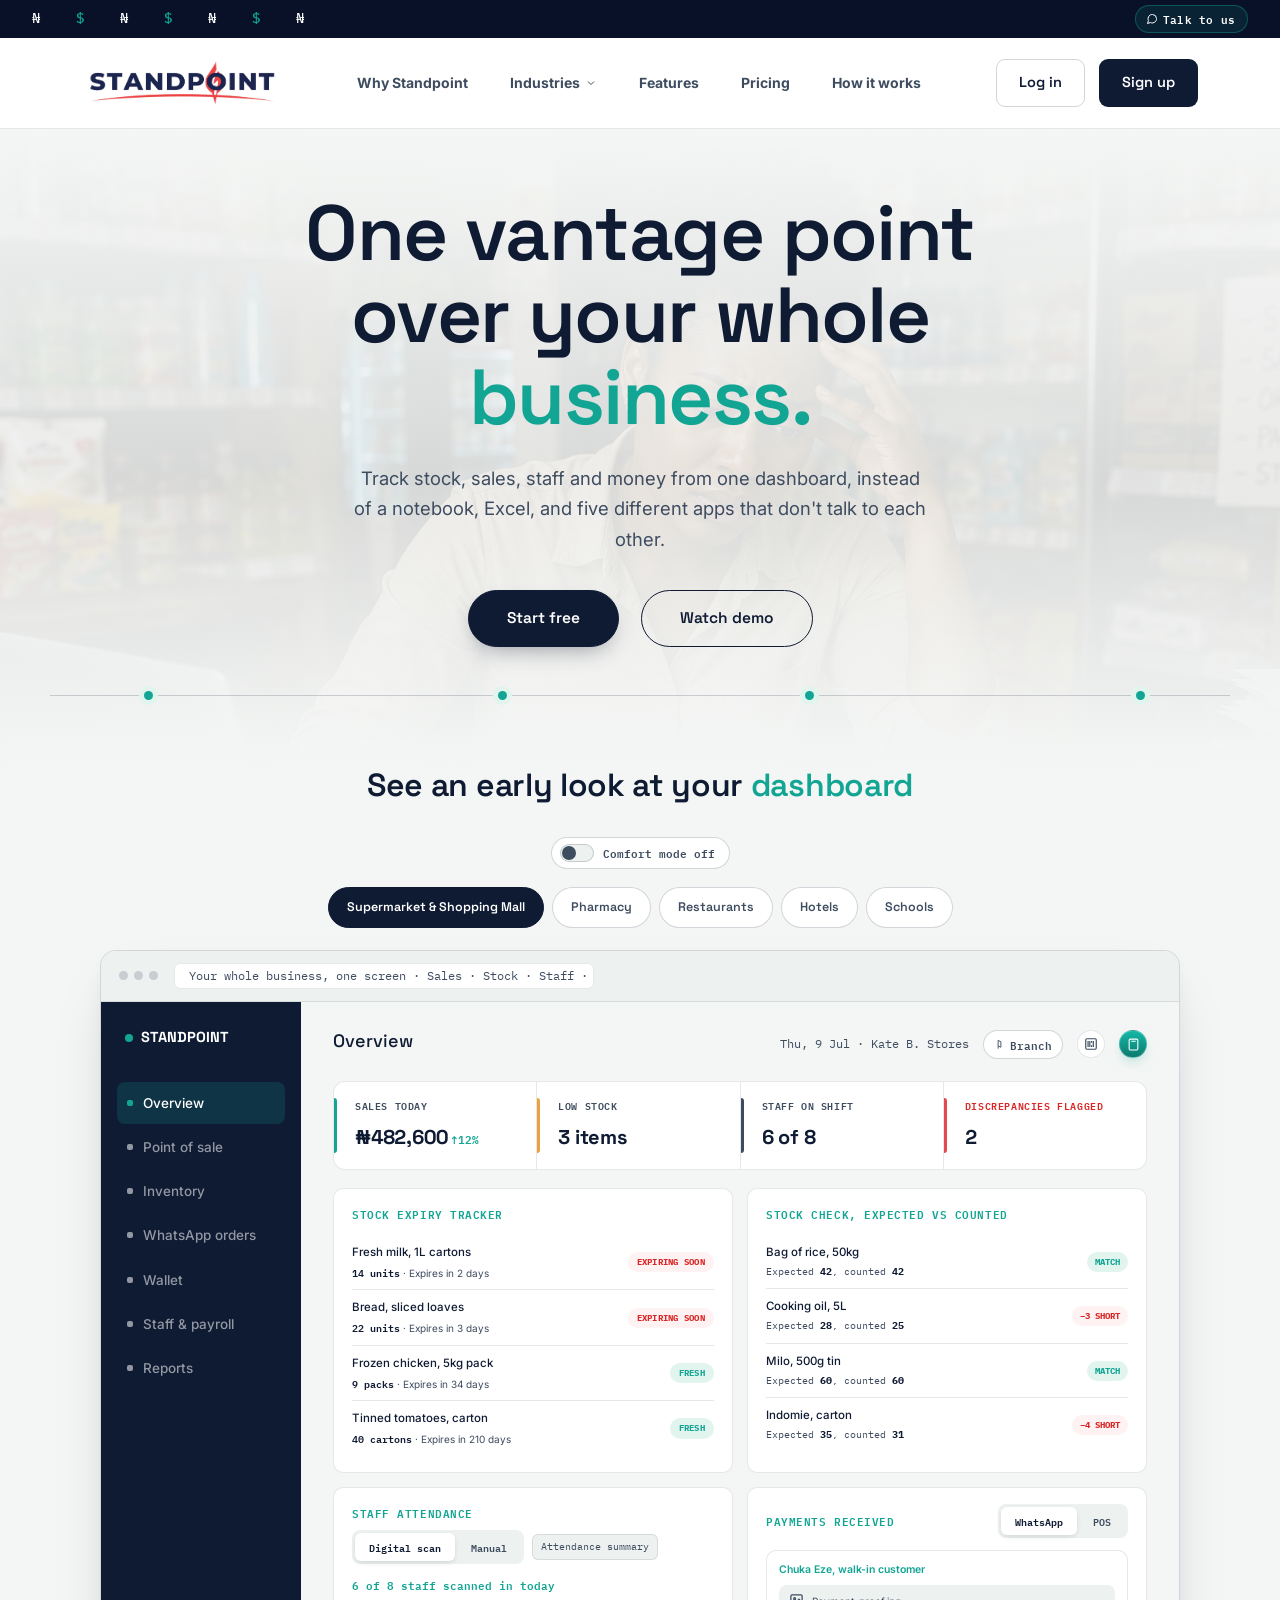
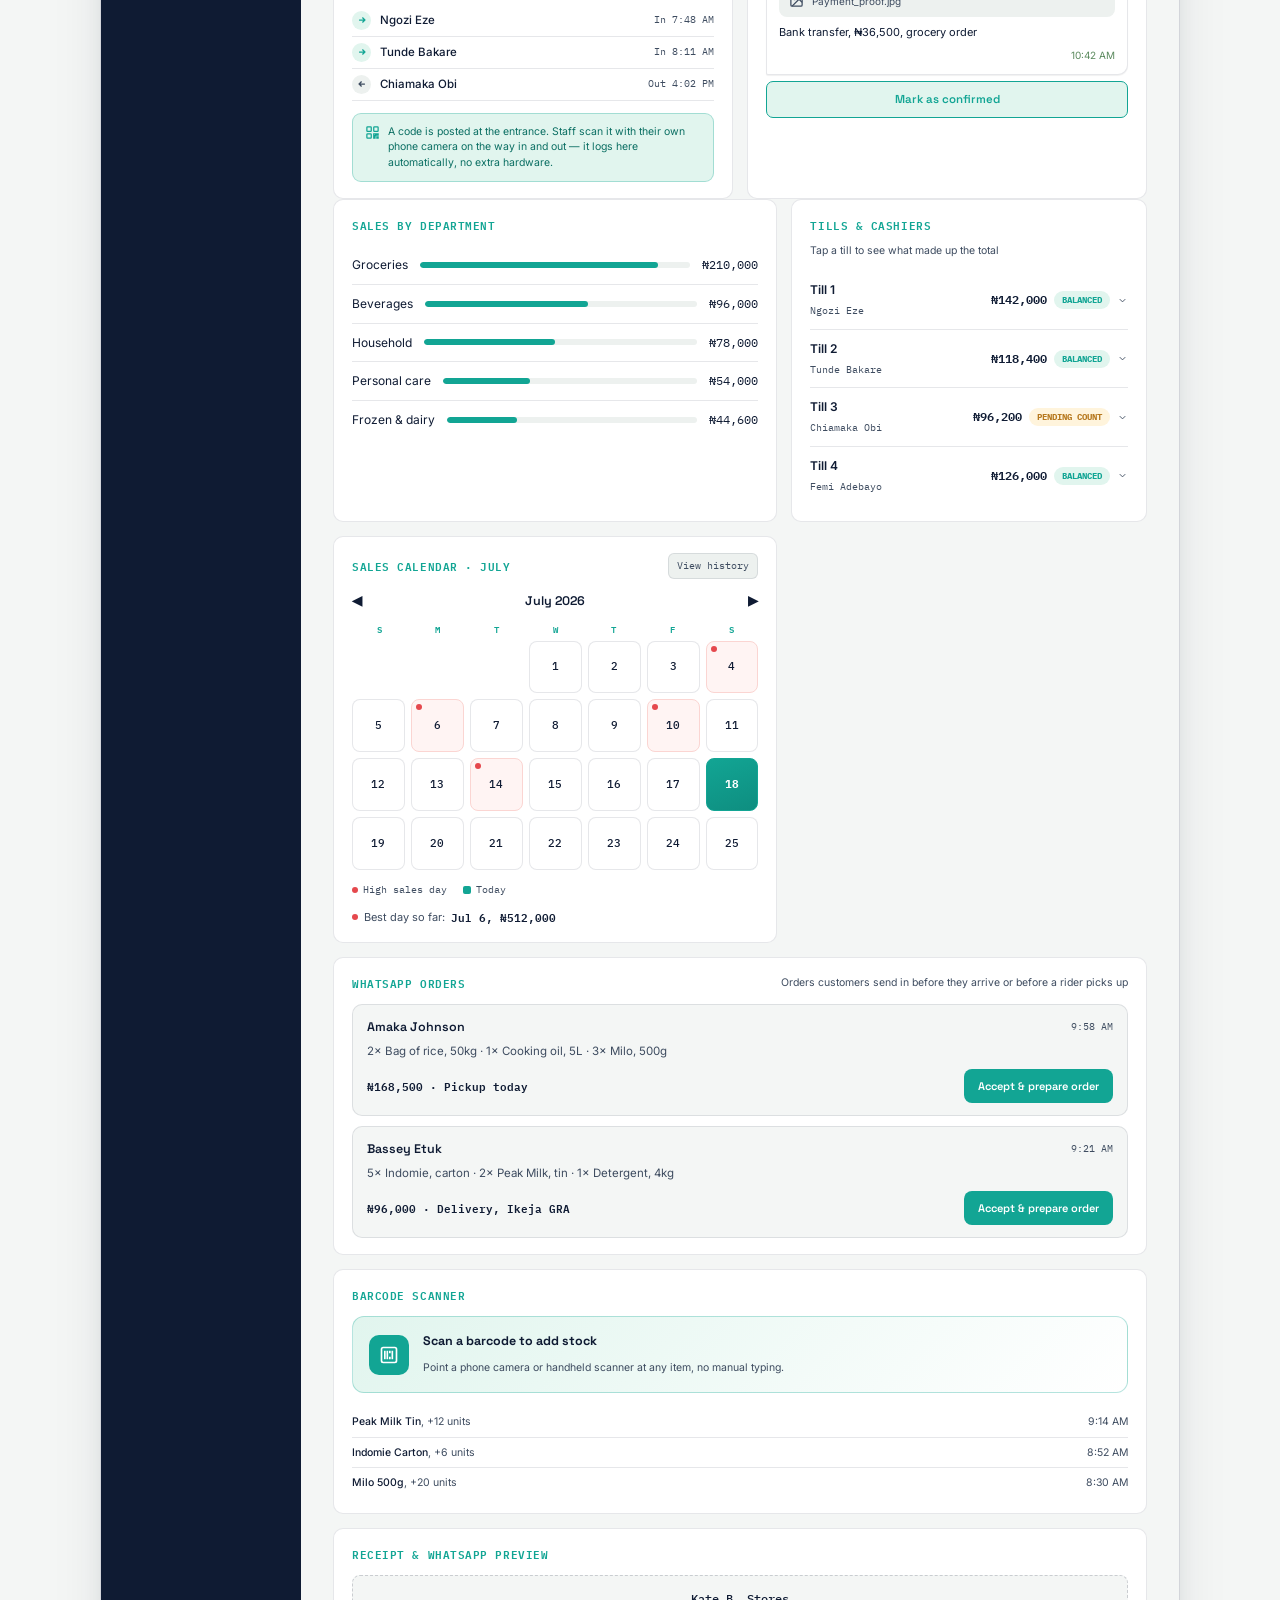
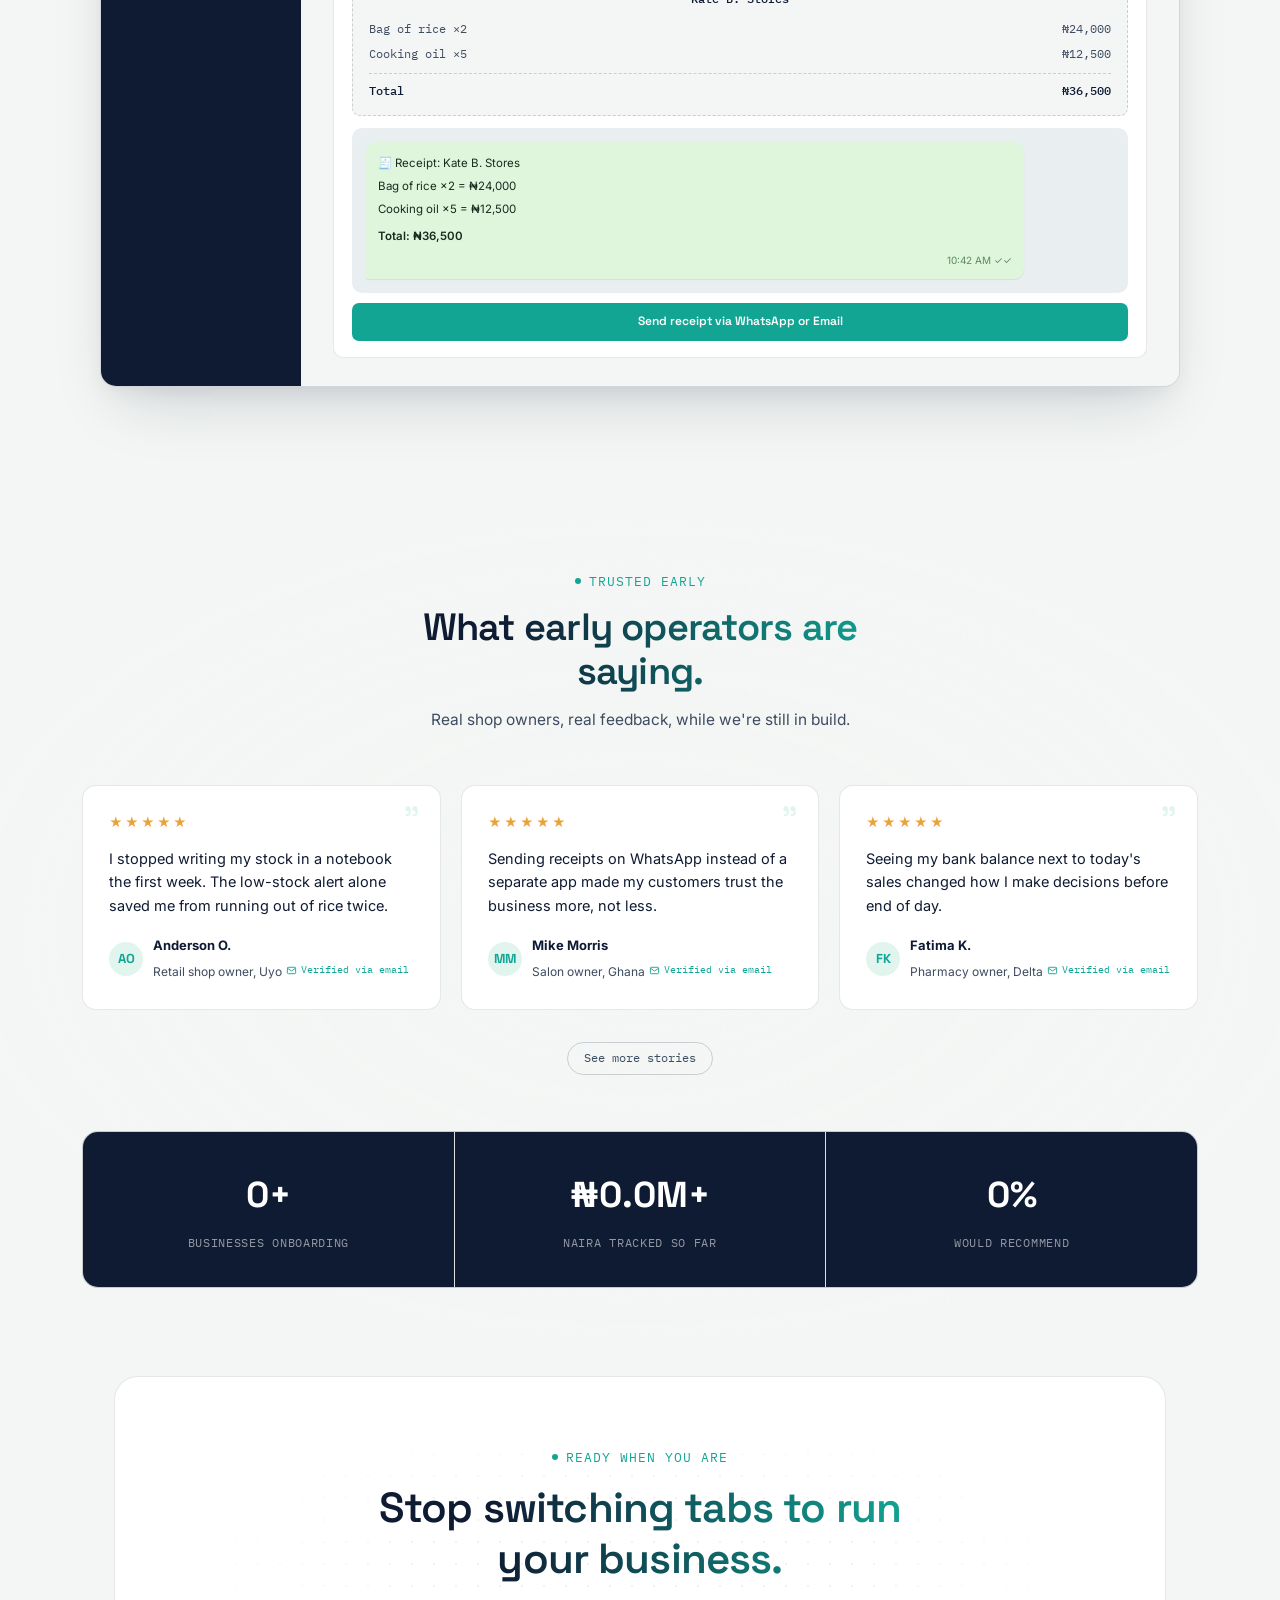
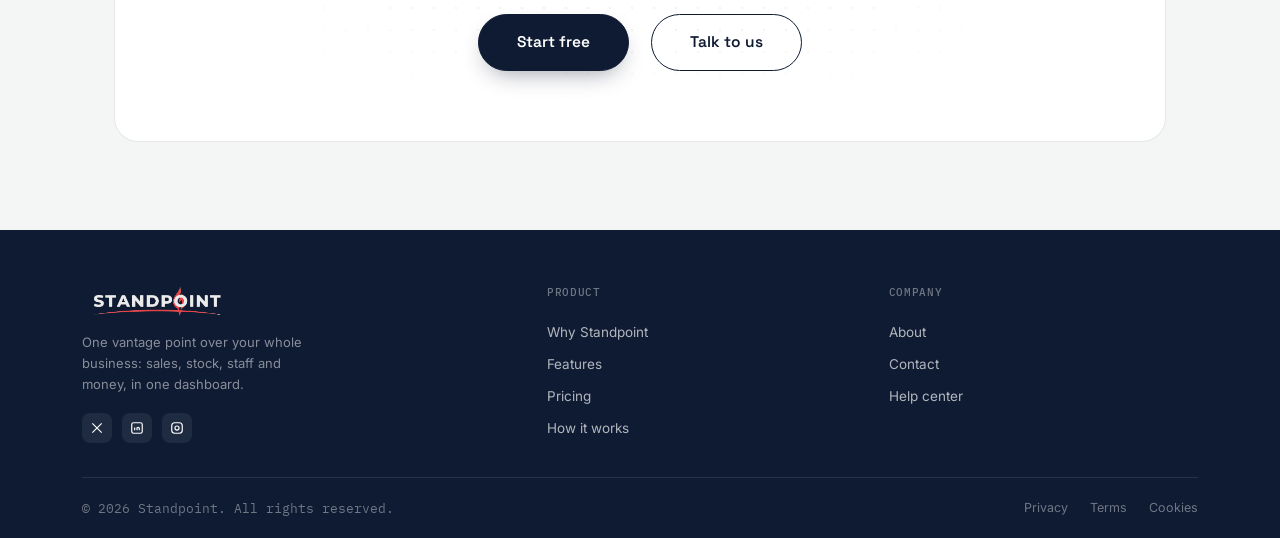
==== commit 5b8b7d13: "enroll fun" ====
--- a/index.html
+++ b/index.html
@@ -1,2168 +1,10778 @@
-<!DOCTYPE html>
+<!doctype html>
 <html lang="en">
-<head>
-<meta charset="UTF-8">
-<meta name="viewport" content="width=device-width, initial-scale=1.0">
-<title>Standpoint: One vantage point over your whole business</title>
-<link rel="preconnect" href="https://fonts.googleapis.com">
-<link rel="preconnect" href="https://fonts.gstatic.com" crossorigin>
-<link href="https://fonts.googleapis.com/css2?family=Space+Grotesk:wght@400;500;600;700&family=Inter:wght@400;500;600&family=IBM+Plex+Mono:wght@400;500&display=swap" rel="stylesheet">
-<link href="https://cdn.jsdelivr.net/npm/bootstrap@5.0.2/dist/css/bootstrap.min.css" rel="stylesheet" integrity="sha384-EVSTQN3/azprG1Anm3QDgpJLIm9Nao0Yz1ztcQTwFspd3yD65VohhpuuCOmLASjC" crossorigin="anonymous">
-<style>
-  :root{
-    --ink:#0F1B33;
-    --ink-deep:#081127;
-    --teal:#12A594;
-    --teal-light:#E1F5EE;
-    --paper:#F4F6F5;
-    --paper-card:#FFFFFF;
-    --paper-alt:#EDF1EF;
-    --slate:#3E4C60;
-    --amber:#E8A33D;
-    --red:#DC2626;
-    --red-light:#FEF2F2;
-    --line:rgba(15,27,51,0.10);
-    --line-strong:rgba(15,27,51,0.18);
-  }
-  *{box-sizing:border-box; margin:0; padding:0;}
-  html{scroll-behavior:smooth;}
-  body{
-    background:var(--paper);
-    color:var(--ink);
-    font-family:'Inter',sans-serif;
-    line-height:1.65;
-    -webkit-font-smoothing:antialiased;
-  }
-  #siteNav {
-    transition: transform 0.3s ease-in-out;
-}
-
-#siteNav.navbar-hidden {
-    transform: translateY(-100%);
-}
-  h1,h2,h3{font-family:'Space Grotesk',sans-serif; font-weight:600; letter-spacing:-0.02em; color:var(--ink);}
-  .mono{font-family:'IBM Plex Mono',monospace;}
-  .eyebrow{
-    font-family:'IBM Plex Mono',monospace;
-    font-size:12.5px;
-    letter-spacing:0.08em;
-    text-transform:uppercase;
-    color:var(--teal);
-    display:flex;
-    align-items:center;
-    gap:8px;
-  }
-  .eyebrow::before{
-    content:'';
-    width:6px; height:6px; border-radius:50%;
-    background:var(--teal);
-    display:inline-block;
-  }
-  a{color:inherit; text-decoration:none;}
-  .wrap{max-width:1180px; margin:0 auto; padding:0 32px;}
-  img,svg{display:block;}
-
-  /* ---------- TOP UTILITY BAR (desktop only) ---------- */
-  .topbar{
-    background:var(--ink-deep); color:rgba(255,255,255,0.85);
-    display:flex; align-items:center; justify-content:space-between;
-    padding:0 32px; height:38px; font-family:'IBM Plex Mono',monospace; font-size:12px;
-  }
-  .topbar-signs{width:300px; overflow:hidden; position:relative; height:38px; display:flex; align-items:center;}
-  .signs-track{
-    display:inline-block; white-space:nowrap; font-family:'IBM Plex Mono',monospace;
-    font-size:14px; font-weight:500; letter-spacing:14px;
-    animation:signRun 3.6s ease-in-out infinite alternate;
-  }
-  .signs-track .sign-teal{color:var(--teal);}
-  .signs-track .sign-white{color:#fff;}
-  @keyframes signRun{ from{transform:translateX(0);} to{transform:translateX(-140px);} }
-  .topbar-currency{display:flex; align-items:center; gap:10px;}
-  .topbar-currency button{
-    background:transparent; border:1px solid rgba(255,255,255,0.2); color:rgba(255,255,255,0.6);
-    font-family:'IBM Plex Mono',monospace; font-size:11.5px; padding:4px 10px; border-radius:999px; cursor:pointer;
-    transition:all .15s ease;
-  }
-  .topbar-currency button.active{background:var(--teal); border-color:var(--teal); color:#fff;}
-
-  /* ---------- NAV (auto-hide on scroll, mobile only) ---------- */
-  nav{
-    position:sticky; top:0; z-index:50;
-    background:var(--paper-card);
-    border-bottom:1px solid var(--line);
-    transition:transform .3s ease;
-  }
-  nav .wrap{
-    display:flex; align-items:center; justify-content:space-between;
-    height:90px;
-  }
-  .logo-link{display:flex; align-items:center;}
-  .logo-placehold{
-    display:flex; align-items:center; height:49px; max-width:200px;
-  }
-  .logo-placehold img{
-    height:100%; width:auto; max-width:100%; object-fit:contain; display:block;
-  }
-  .nav-links{display:flex; gap:6px; font-size:14px; font-weight:500; align-items:center;}
-  .nav-links > a, .nav-links > .has-dropdown > .drop-trigger{
-    color:var(--slate); position:relative; padding:10px 14px; display:inline-flex; align-items:center; gap:5px;
-    transition:color .18s ease; cursor:pointer; border-radius:8px;
-  }
-  .nav-links > a:hover, .nav-links > .has-dropdown:hover > .drop-trigger{color:var(--ink); background:var(--paper-alt);}
-  .drop-trigger svg{width:12px; height:12px; transition:transform .18s ease;}
-  .has-dropdown:hover .drop-trigger svg{transform:rotate(180deg);}
-  .has-dropdown{position:relative;}
-  .dropdown{
-    position:absolute; top:100%; left:50%; transform:translateX(-50%) translateY(6px);
-    background:var(--paper-card); border:1px solid var(--line-strong); border-radius:16px;
-    padding:12px; width:470px; display:grid; grid-template-columns:1fr 1fr; gap:2px;
-    box-shadow:0 24px 48px -18px rgba(15,27,51,0.24);
-    opacity:0; visibility:hidden; transition:opacity .18s ease, transform .18s ease;
-  }
-  .has-dropdown:hover .dropdown{opacity:1; visibility:visible; transform:translateX(-50%) translateY(0);}
-  .dropdown a{
-    display:flex; align-items:flex-start; gap:10px; padding:10px 10px; border-radius:10px;
-    transition:background .15s ease;
-  }
-  .dropdown a:hover{background:var(--teal-light);}
-  .dropdown a .di{width:26px; height:26px; border-radius:7px; background:var(--teal-light); color:var(--teal); flex-shrink:0; display:flex; align-items:center; justify-content:center; font-size:12px; font-weight:600; font-family:'Space Grotesk',sans-serif;}
-  .dropdown a .dtext b{display:block; font-size:13.5px; font-weight:600; color:var(--ink);}
-  .dropdown a .dtext span{font-size:11.5px; color:var(--slate);}
-  .nav-cta{display:flex; align-items:center; gap:12px;}
-
-  .btn{
-    display:inline-flex; align-items:center; justify-content:center; gap:8px;
-    font-family:'Space Grotesk',sans-serif; font-weight:600; font-size:14.5px;
-    padding:12px 22px; border-radius:9px;
-    cursor:pointer; border:1.5px solid transparent;
-    transition:transform .25s cubic-bezier(.2,.8,.2,1), box-shadow .25s ease, background .2s ease, border-color .2s ease;
-    white-space:nowrap;
-  }
-  .btn:hover{transform:translateY(-2px); box-shadow:0 14px 28px -14px rgba(15,27,51,0.35);}
-  .btn:active{transform:translateY(0); box-shadow:0 6px 14px -10px rgba(15,27,51,0.3);}
-  .btn-primary{background:var(--ink); color:#fff;}
-  .btn-primary:hover{background:var(--ink-deep);}
-  .btn-ghost{color:var(--ink); border-color:var(--line-strong);}
-  .btn-ghost:hover{background:var(--paper-alt); box-shadow:0 10px 20px -14px rgba(15,27,51,0.2);}
-  .btn-deep{background:var(--ink); color:#fff; border-color:var(--ink); box-shadow:0 10px 24px -10px rgba(8,17,39,0.45); border-radius:999px;}
-  .btn-deep:hover{background:var(--ink-deep); box-shadow:0 18px 34px -12px rgba(8,17,39,0.55);}
-  .btn-outline-deep{background:transparent; color:var(--ink); border:1.5px solid var(--ink); border-radius:999px;}
-  .btn-outline-deep:hover{background:rgba(15,27,51,0.05); box-shadow:0 10px 22px -14px rgba(15,27,51,0.22);}
-  .btn-sm{padding:9px 16px; font-size:13px;}
-
-  /* ---------- HERO ---------- */
-  header.hero{padding:64px 0 0; position:relative; overflow:hidden;}
-  .hero-inner{max-width:800px; margin:0 auto; text-align:center;}
-
-  /* protective, positive-framed banner — "this saves your business" not "danger" */
-  .hero-alert-wrap{display:flex; justify-content:center; margin-bottom:20px; min-height:38px;}
-  .hero-alert{
-    display:inline-flex; align-items:center; gap:9px;
-    background:var(--teal-light); border:1px solid rgba(18,165,148,0.35); color:#0B6F63;
-    padding:9px 18px; border-radius:8px;
-    font-family:'IBM Plex Mono',monospace; font-size:12px; font-weight:600; letter-spacing:.02em;
-    animation:alertCycle 6s ease-in-out infinite;
-  }
-  .hero-alert svg{width:15px; height:15px; flex-shrink:0; color:var(--teal);}
-  @keyframes alertCycle{
-    0%{opacity:0; transform:translateY(-8px);}
-    8%{opacity:1; transform:translateY(0);}
-    75%{opacity:1; transform:translateY(0);}
-    85%{opacity:0; transform:translateY(-8px);}
-    100%{opacity:0; transform:translateY(-8px);}
-  }
-
-  h1.headline{font-size:clamp(46px,6.4vw,78px); line-height:1.05; margin-bottom:24px; color:var(--ink);}
-  h1.headline .accent{color:var(--teal); display:inline-block; animation:driftBiz 3.2s ease-in-out infinite;}
-  @keyframes driftBiz{
-    0%,100%{transform:translateX(0);}
-    25%{transform:translateX(-9px);}
-    75%{transform:translateX(9px);}
-    50%{transform:translateX(0);}
-  }
-  .sub{font-size:18.5px; color:var(--slate); max-width:580px; margin:0 auto 36px; font-weight:400;}
-  .hero-actions{display:flex; gap:22px; justify-content:center; margin-bottom:0;}
-  .btn-lg{padding:16px 38px; font-size:15.5px;}
-
-  .horizon{position:relative; margin-top:48px; padding:0 0 70px;}
-  .horizon-line{position:relative; height:1px; background:var(--line-strong); max-width:1180px; margin:0 auto;}
-  .horizon-dot{position:absolute; top:-4px; width:9px; height:9px; border-radius:50%; background:var(--teal); box-shadow:0 0 0 5px var(--teal-light);}
-
-  /* calculator now lives inside the dashboard toolbar — see .m-calc-btn below */
-
-  /* ---------- CALCULATOR MODAL ---------- */
-  .calc-overlay{
-    position:fixed; inset:0; background:rgba(8,17,39,0.55); backdrop-filter:blur(3px);
-    display:none; align-items:center; justify-content:center; z-index:200;
-  }
-  .calc-overlay.open{display:flex;}
-  .calc-modal{
-    width:280px; background:var(--ink); border-radius:18px; padding:20px;
-    box-shadow:0 40px 80px -20px rgba(0,0,0,0.5);
-  }
-  .calc-head{display:flex; justify-content:space-between; align-items:center; margin-bottom:14px;}
-  .calc-head span{color:#fff; font-family:'Space Grotesk',sans-serif; font-weight:600; font-size:14px;}
-  .calc-close{cursor:pointer; color:rgba(255,255,255,0.5); font-size:18px; line-height:1;}
-  .calc-display{
-    background:rgba(255,255,255,0.06); border-radius:10px; padding:16px 14px; text-align:right;
-    color:#fff; font-family:'IBM Plex Mono',monospace; font-size:26px; margin-bottom:12px; word-break:break-all; min-height:36px;
-  }
-  .calc-grid{display:grid; grid-template-columns:repeat(4,1fr); gap:8px;}
-  .calc-grid button{
-    background:rgba(255,255,255,0.07); border:none; color:#fff; padding:14px 0; border-radius:8px;
-    font-family:'Inter',sans-serif; font-size:15px; cursor:pointer; transition:background .12s ease;
-  }
-  .calc-grid button:hover{background:rgba(255,255,255,0.15);}
-  .calc-grid button.op{background:var(--teal); color:#fff;}
-  .calc-grid button.op:hover{background:#0E8E80;}
-  .calc-grid button.eq{background:var(--amber); grid-column:span 2;}
-
-  section{padding:88px 0;}
-  .section-head{max-width:640px; margin:0 0 52px; position:relative;}
-  .section-head.centered{text-align:center; margin-left:auto; margin-right:auto;}
-  .section-head.centered .eyebrow{justify-content:center;}
-  .section-head.centered p{margin-left:auto; margin-right:auto;}
-  .section-head h2{font-size:clamp(28px,3.4vw,40px); line-height:1.16; margin:14px 0 14px; position:relative; z-index:1;}
-  .section-head p{color:var(--slate); font-size:16.5px; position:relative; z-index:1;}
-  .section-head.testimonial-head{max-width:560px;}
-  .section-head.testimonial-head h2{
-    font-size:clamp(26px,3.4vw,38px);
-    background:linear-gradient(90deg, var(--ink) 25%, var(--teal) 95%);
-    -webkit-background-clip:text; background-clip:text; color:transparent;
-  }
-  .section-head.testimonial-head p{font-size:15.5px;}
-
-  /* ---------- DASHBOARD MOCKUP ---------- */
-  .preview-wrap{padding:0 0 96px;}
-  .preview-label{text-align:center; margin-bottom:32px;}
-  .preview-label h2{
-    font-family:'Space Grotesk',sans-serif; font-weight:600; font-size:clamp(24px,3vw,32px);
-    color:var(--ink); letter-spacing:-0.01em;
-  }
-  .preview-label h2 .accent{color:var(--teal);}
-  .dash-tabs{display:flex; justify-content:center; gap:8px; margin-bottom:22px; flex-wrap:wrap; padding:0 12px;}
-  .dash-tab{
-    font-family:'Space Grotesk',sans-serif; font-size:12.5px; font-weight:600;
-    padding:9px 18px; border-radius:999px; border:1px solid var(--line-strong);
-    background:var(--paper-card); color:var(--slate); cursor:pointer; transition:all .15s ease;
-  }
-  .dash-tab.active{background:var(--ink); color:#fff; border-color:var(--ink);}
-  .dash-panel{display:none;}
-  .dash-panel.active{display:block;}
-  .mockup-frame{
-    max-width:1080px; margin:0 auto;
-    border-radius:16px; overflow:hidden;
-    border:1px solid var(--line-strong);
-    box-shadow:0 30px 60px -20px rgba(15,27,51,0.18), 0 10px 24px -10px rgba(15,27,51,0.10);
-    background:var(--paper-card);
-  }
-  .mockup-topbar{display:flex; align-items:center; gap:16px; padding:12px 18px; background:#EDEFEF; border-bottom:1px solid var(--line);}
-  .mockup-dots{display:flex; gap:6px; flex-shrink:0;}
-  .mockup-dots span{width:9px; height:9px; border-radius:50%; background:#C9CDD1;}
-  .mockup-url{font-family:'IBM Plex Mono',monospace; font-size:12px; color:var(--slate); background:#fff; border:1px solid var(--line); border-radius:6px; padding:5px 14px; flex:1; max-width:420px; overflow:hidden; position:relative; height:26px; display:flex; align-items:center;}
-  .mockup-url-track{display:inline-block; white-space:nowrap; animation:urlScroll 12s linear infinite;}
-  .mockup-url-static{display:none;}
-  @keyframes urlScroll{ from{transform:translateX(0);} to{transform:translateX(-50%);} }
-  .mockup-body{display:flex; min-height:560px;}
-  .mockup-sidebar{width:200px; background:var(--ink); padding:24px 16px; flex-shrink:0;}
-  .mockup-sidebar .m-logo{display:flex; align-items:center; gap:8px; color:#fff; font-family:'Space Grotesk',sans-serif; font-weight:700; font-size:14.5px; margin-bottom:32px; padding:0 8px;}
-  .mockup-sidebar .m-logo .dot{width:8px; height:8px; border-radius:50%; background:var(--teal);}
-  .m-nav-item{display:flex; align-items:center; gap:10px; font-family:'Inter',sans-serif; font-size:13.5px; font-weight:500; color:rgba(255,255,255,0.55); padding:10px 10px; border-radius:8px; margin-bottom:2px;}
-  .m-nav-item .m-ico{width:6px; height:6px; border-radius:2px; background:currentColor;}
-  .m-nav-item.active{background:rgba(18,165,148,0.18); color:#fff;}
-  .m-nav-item.active .m-ico{background:var(--teal);}
-
-  .mockup-main{flex:1; padding:28px 32px; background:var(--paper);}
-  .m-header-row{display:flex; justify-content:space-between; align-items:center; margin-bottom:22px; flex-wrap:wrap; gap:10px;}
-  .m-header-row h4{font-family:'Space Grotesk',sans-serif; font-size:18px;}
-  .m-header-row .mono{font-size:11.5px; color:var(--slate);}
-  .m-toolbar{display:flex; align-items:center; gap:14px;}
-  .m-tool-btn{width:28px; height:28px; border-radius:7px; background:var(--paper-card); border:1px solid var(--line); display:flex; align-items:center; justify-content:center; color:var(--slate); cursor:pointer; flex-shrink:0;}
-  .m-tool-btn svg{width:14px; height:14px;}
-
-  /* dashboard calculator — small, icon-only, pulses to signal it's clickable */
-  .m-calc-btn{
-    position:relative; display:flex; align-items:center; justify-content:center; cursor:pointer;
-    width:28px; height:28px; border-radius:50%; flex-shrink:0;
-    background:linear-gradient(180deg, #14B8A6, #0B7A6E); color:#fff; border:1px solid rgba(255,255,255,0.25);
-    box-shadow:0 6px 14px -6px rgba(18,165,148,0.55);
-  }
-  .m-calc-btn:hover{background:linear-gradient(180deg, #18CDB8, #0B7A6E);}
-  .m-calc-btn::after{
-    content:''; position:absolute; inset:-5px; border-radius:50%; border:1.5px solid var(--teal);
-    opacity:0; animation:calcRing 2.4s ease-out infinite;
-  }
-  @keyframes calcRing{0%{opacity:.65; transform:scale(1);} 100%{opacity:0; transform:scale(1.6);}}
-  .m-calc-btn svg{width:13px; height:13px; position:relative; z-index:1;}
-
-  /* ---------- BARCODE STOCK INTAKE ---------- */
-  .m-barcode-btn{
-    display:flex; align-items:center; justify-content:center; cursor:pointer;
-    width:28px; height:28px; border-radius:50%; flex-shrink:0;
-    background:var(--paper-card); border:1px solid var(--line); color:var(--slate);
-    transition:all .15s ease;
-  }
-  .m-barcode-btn:hover{border-color:var(--teal); color:var(--teal);}
-  .m-barcode-btn svg{width:14px; height:14px;}
-
-  .barcode-overlay{
-    position:fixed; inset:0; background:rgba(8,17,39,0.55); backdrop-filter:blur(3px);
-    display:none; align-items:center; justify-content:center; z-index:200;
-  }
-  .barcode-overlay.open{display:flex;}
-  .barcode-modal{width:300px; background:var(--ink); border-radius:18px; padding:20px;}
-  .barcode-scan-box{
-    border:2px dashed rgba(255,255,255,0.3); border-radius:12px; padding:26px 16px;
-    display:flex; flex-direction:column; align-items:center; justify-content:center;
-    color:rgba(255,255,255,0.55); margin-bottom:14px; text-align:center;
-  }
-  .barcode-scan-box svg{width:38px; height:38px; margin-bottom:10px; color:rgba(255,255,255,0.4);}
-  .barcode-scan-box p{font-size:11.5px; margin-bottom:14px;}
-  .barcode-scan-btn, .barcode-add-btn{
-    width:100%; padding:11px; border-radius:8px; border:none; background:var(--teal); color:#fff;
-    font-family:'Space Grotesk',sans-serif; font-weight:600; font-size:13px; cursor:pointer;
-  }
-  .barcode-result{display:none;}
-  .barcode-result.show{display:block;}
-  .barcode-result .br-name{color:#fff; font-family:'Space Grotesk',sans-serif; font-weight:600; font-size:14px; margin-bottom:3px;}
-  .barcode-result .br-meta{font-family:'IBM Plex Mono',monospace; font-size:10.5px; color:rgba(255,255,255,0.5); margin-bottom:14px;}
-  .barcode-qty-row{display:flex; align-items:center; gap:10px; margin-bottom:14px;}
-  .barcode-qty-row label{font-size:11.5px; color:rgba(255,255,255,0.6); flex-shrink:0;}
-  .barcode-qty-row input{
-    flex:1; background:rgba(255,255,255,0.08); border:1px solid rgba(255,255,255,0.2); border-radius:8px;
-    padding:9px 10px; color:#fff; font-family:'IBM Plex Mono',monospace; font-size:13px;
-  }
-  .barcode-success{display:none; text-align:center; padding:16px 0; color:var(--teal); font-family:'Space Grotesk',sans-serif; font-weight:600; font-size:13.5px;}
-  .barcode-success.show{display:block;}
-
-  /* ---------- HOTEL: RENEWAL PAYMENT CONFIRMATION ---------- */
-  .renew-overlay{
-    position:fixed; inset:0; background:rgba(8,17,39,0.55); backdrop-filter:blur(3px);
-    display:none; align-items:center; justify-content:center; z-index:200;
-  }
-  .renew-overlay.open{display:flex;}
-  .renew-modal{width:290px; background:var(--ink); border-radius:18px; padding:20px;}
-  .renew-body{text-align:center; padding:10px 0 18px;}
-  .renew-body p{color:rgba(255,255,255,0.6); font-size:12.5px; margin-bottom:4px;}
-  .renew-body .rn-name{color:#fff; font-family:'Space Grotesk',sans-serif; font-weight:600; font-size:15px; margin-bottom:2px;}
-  .renew-body .rn-amt{color:var(--teal); font-family:'Space Grotesk',sans-serif; font-weight:700; font-size:24px; margin-top:8px;}
-  .renew-actions{display:flex; gap:10px;}
-  .renew-actions button{flex:1; padding:11px 0; border-radius:8px; font-family:'Space Grotesk',sans-serif; font-weight:600; font-size:12.5px; cursor:pointer; border:none;}
-  .renew-confirm{background:var(--teal); color:#fff;}
-  .renew-cancel{background:rgba(255,255,255,0.08); color:rgba(255,255,255,0.7);}
-  .m-stat-grid{display:grid; grid-template-columns:repeat(4,1fr); gap:12px; margin-bottom:18px;}
-  .m-stat{background:var(--paper-card); border:1px solid var(--line); border-radius:10px; padding:14px 16px; border-top:3px solid var(--teal); position:relative;}
-  .m-stat.acc-amber{border-top-color:var(--amber);}
-  .m-stat.acc-ink{border-top-color:var(--ink);}
-  .m-stat .mono{font-size:10.5px; text-transform:uppercase; letter-spacing:.05em; color:var(--teal); display:block; margin-bottom:6px; font-weight:600;}
-  .m-stat.acc-amber .mono{color:#C77E1E;}
-  .m-stat.acc-ink .mono{color:var(--slate);}
-  .m-stat .m-val{font-family:'Space Grotesk',sans-serif; font-weight:700; font-size:18px; color:var(--ink);}
-  .m-stat .m-val small{color:var(--teal); font-size:11px; font-weight:600; margin-left:3px;}
-
-  .m-panels{display:grid; grid-template-columns:1.25fr 1fr; gap:14px;}
-  .m-panel{background:var(--paper-card); border:1px solid var(--line); border-radius:10px; padding:16px 18px;}
-  .m-panel .m-panel-title{font-family:'IBM Plex Mono',monospace; font-size:11px; text-transform:uppercase; letter-spacing:.05em; color:var(--teal); font-weight:600; margin-bottom:12px; display:flex; justify-content:space-between; align-items:center; flex-wrap:wrap; gap:8px;}
-  .panel-title-actions{display:flex; align-items:center; gap:8px; flex-wrap:wrap;}
-  .m-hist-btn{font-family:'IBM Plex Mono',monospace; font-size:10px; background:var(--paper-alt); border:1px solid var(--line); padding:4px 8px; border-radius:6px; cursor:pointer; color:var(--slate); text-transform:none; letter-spacing:0;}
-
-  /* calendar */
-  .m-cal-nav{display:flex; justify-content:space-between; align-items:center; margin-bottom:10px; font-family:'Space Grotesk',sans-serif; font-size:12.5px; font-weight:600;}
-  .m-cal-weekdays{display:grid; grid-template-columns:repeat(7,1fr); gap:4px; margin-bottom:4px;}
-  .m-cal-weekdays span{font-family:'IBM Plex Mono',monospace; font-size:9px; font-weight:600; text-align:center; color:var(--teal);}
-  .m-cal-grid{display:grid; grid-template-columns:repeat(7,1fr); gap:6px;}
-  .m-cal-cell{
-    aspect-ratio:1; border-radius:8px; background:var(--paper-card); border:1px solid var(--line);
-    display:flex; align-items:center; justify-content:center; position:relative;
-    font-family:'IBM Plex Mono',monospace; font-size:10.5px; font-weight:500; color:var(--ink);
-  }
-  .m-cal-cell.blank{background:transparent; border:none;}
-  .m-cal-cell.high{background:#FFF4F3; border-color:#FBD5D2;}
-  .m-cal-cell.high::before{content:''; position:absolute; top:4px; left:4px; width:6px; height:6px; border-radius:50%; background:#E5484D;}
-  .m-cal-cell.today{background:var(--teal); border-color:var(--teal); color:#fff; font-weight:700;}
-  .m-cal-legend{display:flex; gap:16px; margin-top:12px; font-family:'IBM Plex Mono',monospace; font-size:9.5px; color:var(--slate); flex-wrap:wrap;}
-  .m-cal-legend span{display:inline-flex; align-items:center; gap:5px;}
-  .m-cal-legend .lg-dot{width:6px; height:6px; border-radius:50%; background:#E5484D; display:inline-block;}
-  .m-cal-legend .lg-sq{width:8px; height:8px; border-radius:2px; background:var(--teal); display:inline-block;}
-  .m-cal-best{margin-top:10px; font-size:11px; color:var(--slate); display:flex; align-items:center; gap:6px;}
-  .m-cal-best::before{content:''; width:6px; height:6px; border-radius:50%; background:#E5484D;}
-  .m-cal-best b{color:var(--ink); font-family:'IBM Plex Mono',monospace; font-weight:600;}
-  .m-hist-view{display:none;}
-  .m-hist-view.active{display:block;}
-  .m-cal-view.hidden{display:none;}
-  .m-hist-row{display:flex; justify-content:space-between; align-items:center; padding:9px 0; border-bottom:1px solid var(--line); font-size:12px;}
-  .m-hist-row:last-child{border-bottom:none;}
-  .m-hist-row .m-hist-bar{flex:1; margin:0 12px; height:6px; border-radius:3px; background:var(--paper-alt); position:relative; overflow:hidden;}
-  .m-hist-row .m-hist-bar i{position:absolute; left:0; top:0; bottom:0; background:var(--teal); border-radius:3px;}
-
-  .m-receipt{background:var(--paper); border:1px dashed var(--line-strong); border-radius:8px; padding:14px 16px; font-family:'IBM Plex Mono',monospace; font-size:11.5px; margin-bottom:12px;}
-  .m-receipt .r-head{text-align:center; font-weight:500; margin-bottom:8px; color:var(--ink);}
-  .m-receipt .r-line{display:flex; justify-content:space-between; padding:3px 0; color:var(--slate);}
-  .m-receipt .r-total{display:flex; justify-content:space-between; padding-top:8px; margin-top:6px; border-top:1px dashed var(--line-strong); color:var(--ink); font-weight:500;}
-  .m-receipt-btn{width:100%; padding:9px; border-radius:7px; border:none; background:var(--teal); color:#fff; font-family:'Space Grotesk',sans-serif; font-size:12px; font-weight:600; cursor:pointer;}
-
-  .m-wa-preview{background:#E9EEF0; border-radius:10px; padding:14px;}
-  .m-wa-bubble{background:#DFF6DD; border-radius:10px 10px 10px 2px; padding:10px 12px; font-size:11.5px; font-family:'Inter',sans-serif; color:#1B2A1E; max-width:88%; box-shadow:0 1px 1px rgba(0,0,0,0.08);}
-  .m-wa-bubble .wa-line{padding:2px 0;}
-  .m-wa-bubble .wa-total{font-weight:600; margin-top:6px;}
-  .m-wa-meta{display:flex; justify-content:flex-end; align-items:center; gap:4px; margin-top:6px; font-size:10px; color:#5B8A5E;}
-
-  /* ---------- SCHOOL DASHBOARD COMPONENTS ---------- */
-  .m-toggle-row{display:inline-flex; background:var(--paper-alt); padding:3px; border-radius:8px; gap:2px;}
-  .m-toggle-row button{border:none; background:transparent; padding:6px 14px; border-radius:6px; font-family:'IBM Plex Mono',monospace; font-size:10px; font-weight:600; color:var(--slate); cursor:pointer; transition:all .15s ease;}
-  .m-toggle-row button.active{background:var(--paper-card); color:var(--ink); box-shadow:0 2px 6px -2px rgba(15,27,51,0.2);}
-
-  .m-roster-view, .m-attend-view{display:none;}
-  .m-roster-view.active, .m-attend-view.active{display:block;}
-
-  .m-roster-row{display:flex; justify-content:space-between; align-items:center; padding:7px 0; border-bottom:1px solid var(--line); font-size:12px;}
-  .m-roster-row:last-child{border-bottom:none;}
-  .m-roster-row .mr-name{font-weight:500; color:var(--ink);}
-  .m-roster-row .mr-class{font-family:'IBM Plex Mono',monospace; font-size:10px; color:var(--teal); background:var(--teal-light); padding:2px 8px; border-radius:999px;}
-
-  .m-attend-summary{font-family:'IBM Plex Mono',monospace; font-size:11px; color:var(--teal); font-weight:600; margin-bottom:10px; display:block;}
-  .m-attend-row{display:flex; align-items:center; gap:9px; padding:6px 0; border-bottom:1px solid var(--line); font-size:11.5px;}
-  .m-attend-row:last-child{border-bottom:none;}
-  .m-attend-icon{width:19px; height:19px; border-radius:50%; display:flex; align-items:center; justify-content:center; flex-shrink:0;}
-  .m-attend-icon.in{background:var(--teal-light); color:var(--teal);}
-  .m-attend-icon.out{background:var(--paper-alt); color:var(--slate);}
-  .m-attend-icon svg{width:10px; height:10px;}
-  .m-attend-name{flex:1; color:var(--ink); font-weight:500;}
-  .m-attend-time{font-family:'IBM Plex Mono',monospace; font-size:10px; color:var(--slate);}
-
-  .m-manual-row{display:flex; align-items:center; gap:9px; padding:6px 0; border-bottom:1px solid var(--line); font-size:12px;}
-  .m-manual-row:last-child{border-bottom:none;}
-  .m-manual-check{width:16px; height:16px; border-radius:4px; display:flex; align-items:center; justify-content:center; flex-shrink:0; font-size:9px; font-weight:700;}
-  .m-manual-check.present{background:var(--teal); color:#fff;}
-  .m-manual-check.absent{background:var(--paper-alt); border:1px solid var(--line-strong); color:var(--slate);}
-  .m-manual-row .absent-label{color:var(--slate); font-style:italic;}
-
-  .m-expense-row{display:flex; justify-content:space-between; align-items:flex-start; padding:8px 0; border-bottom:1px solid var(--line); font-size:12px;}
-  .m-expense-row:last-child{border-bottom:none;}
-  .m-expense-desc{color:var(--ink); font-weight:500;}
-  .m-expense-note{display:block; font-size:10px; color:var(--slate); margin-top:2px;}
-  .m-expense-amt{font-family:'IBM Plex Mono',monospace; color:var(--ink); font-weight:600; white-space:nowrap; margin-left:10px;}
-  .m-expense-total{display:flex; justify-content:space-between; padding-top:10px; margin-top:2px; border-top:1.5px solid var(--line-strong); font-weight:600; font-size:12.5px;}
-  .m-expense-add{display:flex; gap:6px; margin-top:12px;}
-  .m-expense-add input{flex:1; min-width:0; border:1px solid var(--line-strong); border-radius:6px; padding:7px 9px; font-size:10.5px; font-family:'Inter',sans-serif; background:var(--paper);}
-  .m-expense-add button{background:var(--teal); color:#fff; border:none; border-radius:6px; padding:0 12px; font-size:16px; cursor:pointer; line-height:1; flex-shrink:0;}
-
-  .m-cal-cell.midterm{background:#FFF8E8; border-color:#F3D98B;}
-  .m-cal-cell.midterm::before{content:''; position:absolute; top:4px; left:4px; width:6px; height:6px; border-radius:50%; background:var(--amber);}
-  .m-cal-cell.holiday{background:#FEF2F2; border-color:#FBB6B6;}
-  .m-cal-cell.holiday::before{content:''; position:absolute; top:4px; left:4px; width:6px; height:6px; border-radius:50%; background:#E5484D;}
-  .lg-amber{width:6px; height:6px; border-radius:50%; background:var(--amber); display:inline-block;}
-  .lg-red{width:6px; height:6px; border-radius:50%; background:#E5484D; display:inline-block;}
-
-  .m-wa-incoming{background:#fff; border:1px solid var(--line); border-radius:10px 10px 10px 2px; padding:10px 12px; font-size:11px; font-family:'Inter',sans-serif; color:#1B1F1E; box-shadow:0 1px 1px rgba(0,0,0,0.06); margin-bottom:10px;}
-  .m-wa-incoming:last-of-type{margin-bottom:0;}
-  .m-wa-incoming .wa-sender{font-weight:600; color:var(--teal); font-size:10.5px; margin-bottom:4px;}
-  .m-wa-incoming .wa-attach{display:flex; align-items:center; gap:8px; background:var(--paper-alt); border-radius:8px; padding:8px 10px; margin:6px 0;}
-  .m-wa-incoming .wa-attach svg{width:15px; height:15px; color:var(--slate); flex-shrink:0;}
-  .m-wa-incoming .wa-attach span{font-size:10px; color:var(--slate);}
-  .confirm-btn{width:100%; padding:8px; border-radius:7px; border:1.5px solid var(--teal); background:var(--teal-light); color:var(--teal); font-family:'Space Grotesk',sans-serif; font-size:11.5px; font-weight:600; cursor:pointer; margin-top:6px;}
-
-  .m-panels-2{display:grid; grid-template-columns:1fr 1fr; gap:14px; margin-top:14px;}
-  .m-panel-full{margin-top:14px;}
-
-  /* clickable manual attendance */
-  .m-attend-legend{font-family:'IBM Plex Mono',monospace; font-size:9px; color:var(--slate); margin-bottom:10px; display:flex; gap:12px; flex-wrap:wrap;}
-  .m-manual-row{cursor:pointer; user-select:none; transition:background .15s ease;}
-  .m-manual-row:hover{background:var(--paper-alt);}
-  .m-manual-row.is-absent .m-attend-name{color:#DC2626;}
-  .m-manual-row.is-absent .m-manual-check{background:#FEF2F2; border:1px solid #FCA5A5; color:#DC2626;}
-  .panel-title-actions{display:flex; align-items:center; gap:8px;}
-  .m-summary-view{display:none; padding-top:8px;}
-  .m-summary-view.active{display:block;}
-  .m-summary-view .ms-line{font-family:'IBM Plex Mono',monospace; font-size:10.5px; color:var(--ink); padding:4px 0;}
-
-  /* roster: clickable present/absent + class grouping */
-  .m-roster-row{cursor:pointer; user-select:none; transition:background .15s ease;}
-  .m-roster-row:hover{background:var(--paper-alt);}
-  .m-roster-row .mr-tick{width:16px; height:16px; border-radius:4px; display:flex; align-items:center; justify-content:center; font-size:9px; font-weight:700; background:var(--teal); color:#fff; flex-shrink:0; margin-right:8px;}
-  .m-roster-row.is-absent .mr-tick{background:#FEF2F2; border:1px solid #FCA5A5; color:#DC2626;}
-  .m-roster-row.is-absent .mr-name{color:#DC2626;}
-  .mr-left{display:flex; align-items:center;}
-
-  .m-view-toggle{margin-top:10px; margin-bottom:2px;}
-  .m-class-view{display:none;}
-  .m-class-view.active{display:block;}
-  .m-class-group{margin-bottom:16px; padding-bottom:14px; border-bottom:1px solid var(--line);}
-  .m-class-group:last-child{border-bottom:none; margin-bottom:0; padding-bottom:0;}
-  .m-class-group-head{font-family:'Space Grotesk',sans-serif; font-weight:600; font-size:12.5px; color:var(--ink); margin-bottom:6px;}
-  .m-teacher-line{font-size:10.5px; color:var(--slate); margin-bottom:8px; display:flex; align-items:center; gap:6px;}
-  .sex-badge{font-family:'IBM Plex Mono',monospace; font-size:8px; padding:2px 7px; border-radius:999px; font-weight:600;}
-  .sex-badge.f{background:#FCE7F3; color:#BE185D;}
-  .sex-badge.m{background:#DBEAFE; color:#1D4ED8;}
-  .prefect-row{display:flex; align-items:center; gap:7px; padding:4px 0; font-size:11.5px;}
-  .prefect-row .mr-name{font-weight:600;}
-  .prefect-badge{font-family:'IBM Plex Mono',monospace; font-size:8px; text-transform:uppercase; padding:2px 8px; border-radius:999px; font-weight:700; letter-spacing:.03em; flex-shrink:0;}
-  .prefect-badge.head{background:var(--amber); color:#fff;}
-  .prefect-badge.senior{background:var(--teal); color:#fff;}
-  .prefect-badge.assistant{background:var(--teal-light); color:var(--teal);}
-  .pupil-list{margin-top:4px;}
-
-  /* by-class accordion covering every class, Daycare through SS3 */
-  .m-class-view[data-mode="byclass"]{max-height:380px; overflow-y:auto; padding-right:2px;}
-  .m-class-acc-item{border-bottom:1px solid var(--line);}
-  .m-class-acc-item:last-child{border-bottom:none;}
-  .m-class-acc-head{
-    display:flex; justify-content:space-between; align-items:center; padding:11px 2px; cursor:pointer;
-    font-family:'Space Grotesk',sans-serif; font-weight:600; font-size:12.5px; color:var(--ink); transition:color .15s ease;
-  }
-  .m-class-acc-head:hover{color:var(--teal);}
-  .m-class-acc-head .acc-chev{width:12px; height:12px; color:var(--teal); transition:transform .3s ease; flex-shrink:0;}
-  .m-class-acc-item.open .acc-chev{transform:rotate(180deg);}
-  .m-class-acc-body{max-height:0; overflow:hidden; transition:max-height .35s cubic-bezier(.4,0,.2,1);}
-  .m-class-acc-body-inner{padding:0 2px 14px;}
-
-  .m-captain-line{font-size:10.5px; color:var(--slate); margin-bottom:8px; display:flex; align-items:center; gap:6px;}
-  .m-captain-line b{color:var(--teal); font-weight:600;}
-
-  .prefect-block{margin-bottom:2px;}
-  .prefect-func{font-size:9.5px; color:var(--slate); margin:1px 0 7px 0; padding-left:2px;}
-
-  /* livelier calendar */
-  .m-cal-cell{transition:transform .15s ease;}
-  .m-cal-cell:not(.blank):hover{transform:scale(1.08);}
-  .m-cal-cell.midterm{background:linear-gradient(160deg,#FFF8E8,#FFEFC7);}
-  .m-cal-cell.holiday{background:linear-gradient(160deg,#FEF2F2,#FDE0E0);}
-  .m-cal-cell.today{background:linear-gradient(160deg,var(--teal),#0E8E80);}
-
-  /* expense category chips */
-  .m-expense-cat{
-    font-family:'IBM Plex Mono',monospace; font-size:8.5px; text-transform:uppercase; letter-spacing:.03em;
-    color:var(--slate); background:var(--paper-alt); padding:2px 7px; border-radius:999px; margin-right:6px;
-  }
-
-  /* payments: WhatsApp / POS toggle */
-  .m-pos-row{display:flex; justify-content:space-between; align-items:center; padding:9px 0; border-bottom:1px solid var(--line); font-size:11.5px;}
-  .m-pos-row:last-child{border-bottom:none;}
-  .m-pos-row .pos-who{font-weight:500; color:var(--ink);}
-  .m-pos-row .pos-meta{font-family:'IBM Plex Mono',monospace; font-size:9.5px; color:var(--slate); display:block; margin-top:2px;}
-  .m-pos-row .pos-amt{font-family:'IBM Plex Mono',monospace; font-weight:600; color:var(--teal);}
-  .m-pay-view{display:none;}
-  .m-pay-view.active{display:block;}
-
-  /* ---------- HOTEL: LIVE GUEST TIMERS ---------- */
-  .guest-row{display:flex; justify-content:space-between; align-items:center; padding:10px 0; border-bottom:1px solid var(--line); gap:10px; flex-wrap:wrap;}
-  .guest-row:last-child{border-bottom:none;}
-  .guest-info{flex:1; min-width:0;}
-  .guest-name{font-weight:600; font-size:12px; color:var(--ink);}
-  .renewed-dot{
-    display:none; width:7px; height:7px; border-radius:50%; background:var(--teal); margin-left:6px;
-    box-shadow:0 0 0 2px var(--teal-light);
-  }
-  .renewed-dot.show{display:inline-block;}
-  .guest-meta{font-family:'IBM Plex Mono',monospace; font-size:9.5px; color:var(--slate); display:block; margin-top:2px;}
-  .guest-timer-wrap{display:flex; align-items:center; gap:8px; flex-shrink:0;}
-  .guest-timer{font-family:'IBM Plex Mono',monospace; font-weight:700; font-size:11.5px; color:var(--teal); white-space:nowrap;}
-  .guest-timer.warn{color:#B7791F;}
-  .guest-timer.overdue{color:#DC2626; animation:timerBlink 1s step-start infinite;}
-  @keyframes timerBlink{50%{opacity:.25;}}
-  .renew-btn{font-family:'IBM Plex Mono',monospace; font-size:9px; background:var(--paper-alt); border:1px solid var(--line-strong); padding:5px 10px; border-radius:999px; cursor:pointer; color:var(--slate); flex-shrink:0; transition:all .15s ease;}
-  .renew-btn:hover{border-color:var(--teal); color:var(--teal); background:var(--teal-light);}
-
-  /* ---------- HOTEL: ROOM TIERS + CLICKABLE DETAILS ---------- */
-  .m-room-cell{position:relative; cursor:pointer;}
-  .tier-dot{position:absolute; top:3px; right:3px; width:6px; height:6px; border-radius:50%;}
-  .tier-dot.vip{background:var(--amber);}
-  .tier-dot.premium{background:#8B5CF6;}
-  .room-detail{background:var(--paper-card); border:1px solid var(--line-strong); border-radius:10px; padding:16px 18px; margin-top:12px;}
-  .room-detail.empty{color:var(--slate); font-size:11.5px; text-align:center; padding:20px;}
-  .rd-head{display:flex; justify-content:space-between; align-items:center; margin-bottom:10px;}
-  .rd-head b{font-family:'Space Grotesk',sans-serif; font-size:14px;}
-  .rd-tier{font-family:'IBM Plex Mono',monospace; font-size:9px; text-transform:uppercase; padding:3px 9px; border-radius:999px; font-weight:700; letter-spacing:.03em;}
-  .rd-tier.standard{background:var(--paper-alt); color:var(--slate);}
-  .rd-tier.vip{background:var(--amber); color:#fff;}
-  .rd-tier.premium{background:#8B5CF6; color:#fff;}
-  .rd-price{font-family:'Space Grotesk',sans-serif; font-weight:700; font-size:18px; color:var(--ink); margin-bottom:10px;}
-  .rd-amenities{display:flex; flex-wrap:wrap; gap:6px; margin-bottom:12px;}
-  .rd-amenities span{font-family:'IBM Plex Mono',monospace; font-size:9.5px; background:var(--paper-alt); padding:4px 9px; border-radius:999px; color:var(--slate);}
-
-  /* ---------- HOTEL: HOUSEKEEPING ---------- */
-  .m-house-row{display:flex; justify-content:space-between; align-items:center; padding:8px 0; border-bottom:1px solid var(--line); font-size:12px;}
-  .m-house-row:last-child{border-bottom:none;}
-  .m-house-row.done .house-label{text-decoration:line-through; opacity:.45;}
-  .house-mark-btn{font-family:'IBM Plex Mono',monospace; font-size:9px; background:var(--teal-light); border:1px solid var(--teal); color:var(--teal); padding:5px 10px; border-radius:999px; cursor:pointer; flex-shrink:0; transition:all .15s ease;}
-  .house-mark-btn:hover{background:var(--teal); color:#fff;}
-  .m-house-row.done .house-mark-btn{background:var(--paper-alt); border-color:var(--line-strong); color:var(--slate);}
-
-
-  /* ---------- PHARMACY DASHBOARD COMPONENTS ---------- */
-  .m-drug-row{display:flex; justify-content:space-between; align-items:center; padding:8px 0; border-bottom:1px solid var(--line); font-size:11.5px;}
-  .m-drug-row:last-child{border-bottom:none;}
-  .m-drug-name{color:var(--ink); font-weight:500;}
-  .m-drug-meta{display:block; font-size:10px; color:var(--slate); margin-top:2px;}
-  .drug-status{font-family:'IBM Plex Mono',monospace; font-size:8.5px; text-transform:uppercase; padding:3px 9px; border-radius:999px; font-weight:700; letter-spacing:.03em; flex-shrink:0; margin-left:10px;}
-  .drug-status.fresh{background:var(--teal-light); color:var(--teal);}
-  .drug-status.aging{background:#FFF4DC; color:#B7791F;}
-  .drug-status.urgent{background:#FEF2F2; color:#DC2626;}
-
-  .m-emerg-row{padding:9px 0; border-bottom:1px solid var(--line); font-size:11.5px;}
-  .m-emerg-row:last-child{border-bottom:none;}
-  .m-emerg-top{display:flex; justify-content:space-between; margin-bottom:3px;}
-  .m-emerg-patient{font-weight:600; color:var(--ink);}
-  .m-emerg-time{font-family:'IBM Plex Mono',monospace; font-size:10px; color:var(--slate);}
-  .m-emerg-detail{color:var(--slate); font-size:11px;}
-
-  .m-shift-block{margin-bottom:12px; padding-bottom:10px; border-bottom:1px solid var(--line);}
-  .m-shift-block:last-child{border-bottom:none; margin-bottom:0; padding-bottom:0;}
-  .m-shift-head{display:flex; justify-content:space-between; align-items:center; margin-bottom:6px;}
-  .m-shift-head b{font-family:'Space Grotesk',sans-serif; font-size:12px;}
-  .m-shift-head span{font-family:'IBM Plex Mono',monospace; font-size:9.5px; color:var(--slate);}
-  .m-shift-names{font-size:11px; color:var(--ink);}
-
-  /* ---------- HOTEL ROOM STATUS ---------- */
-  .m-room-grid{display:grid; grid-template-columns:repeat(6,1fr); gap:6px;}
-  .m-room-cell{
-    aspect-ratio:1; border-radius:7px; display:flex; align-items:center; justify-content:center;
-    font-family:'IBM Plex Mono',monospace; font-size:10px; font-weight:700; border:1px solid var(--line);
-  }
-  .m-room-cell.occupied{background:var(--ink); color:#fff; border-color:var(--ink);}
-  .m-room-cell.vacant-clean{background:var(--teal-light); color:var(--teal); border-color:transparent;}
-  .m-room-cell.vacant-dirty{background:#FFF4DC; color:#B7791F; border-color:transparent;}
-  .m-room-cell.maintenance{background:#FEF2F2; color:#DC2626; border-color:transparent;}
-  .m-room-legend{display:flex; gap:12px; margin-top:12px; flex-wrap:wrap; font-family:'IBM Plex Mono',monospace; font-size:9px; color:var(--slate);}
-  .m-room-legend span{display:inline-flex; align-items:center; gap:5px;}
-  .m-room-legend i{width:8px; height:8px; border-radius:2px; display:inline-block;}
-  .m-room-legend .rl-occ{background:var(--ink);}
-  .m-room-legend .rl-clean{background:var(--teal);}
-  .m-room-legend .rl-dirty{background:var(--amber);}
-  .m-room-legend .rl-maint{background:#E5484D;}
-
-  /* attendance status badges + summary */
-  .status-badge{font-family:'IBM Plex Mono',monospace; font-size:9px; font-weight:600; padding:2px 7px; border-radius:999px; margin-left:auto;}
-  .status-badge.early, .status-badge.ontime{background:var(--teal-light); color:var(--teal);}
-  .status-badge.late{background:#FEF2F2; color:#DC2626;}
-  .m-time-legend{font-family:'IBM Plex Mono',monospace; font-size:9px; color:var(--slate); margin-bottom:10px; line-height:1.7;}
-  .m-time-legend b{color:var(--ink);}
-  .panel-title-actions{display:flex; align-items:center; gap:8px;}
-  .summary-btn{
-    font-family:'IBM Plex Mono',monospace; font-size:9.5px; background:var(--paper-alt); border:1px solid var(--line);
-    padding:4px 9px; border-radius:6px; cursor:pointer; color:var(--slate);
-  }
-  .summary-btn.active{background:var(--teal); color:#fff; border-color:var(--teal);}
-  .m-summary-box{display:none; background:var(--teal-light); border-radius:8px; padding:10px 12px; margin-bottom:10px; font-size:11px;}
-  .m-summary-box.open{display:block;}
-  .m-summary-box .sb-count{font-family:'Space Grotesk',sans-serif; font-weight:700; color:var(--teal); font-size:13px;}
-  .m-summary-box .sb-names{color:var(--slate); margin-top:4px; line-height:1.6;}
-
-  /* clickable manual attendance rows */
-  .m-manual-row{display:flex; align-items:center; gap:9px; padding:7px 0; border-bottom:1px solid var(--line); font-size:12px; cursor:pointer; transition:background .12s ease;}
-  .m-manual-row:hover{background:var(--paper-alt);}
-  .m-manual-row:last-child{border-bottom:none;}
-  .m-manual-check{width:18px; height:18px; border-radius:5px; display:flex; align-items:center; justify-content:center; flex-shrink:0; font-size:10px; font-weight:700; transition:all .15s ease;}
-  .m-manual-check.present{background:var(--teal); color:#fff;}
-  .m-manual-check.absent{background:#E5484D; color:#fff;}
-  .m-attend-name.is-absent-name{color:#DC2626; font-weight:600;}
-  .m-manual-hint{font-family:'IBM Plex Mono',monospace; font-size:9.5px; color:var(--slate); margin-bottom:8px; display:block;}
-
-  /* roster presence toggle + class grouping */
-  .m-roster-row{cursor:pointer; transition:background .12s ease;}
-  .m-roster-row:hover{background:var(--paper-alt);}
-  .m-roster-row .mr-presence{
-    width:18px; height:18px; border-radius:5px; display:flex; align-items:center; justify-content:center;
-    font-size:10px; font-weight:700; flex-shrink:0; margin-right:8px;
-  }
-  .mr-presence.present{background:var(--teal); color:#fff;}
-  .mr-presence.absent{background:#E5484D; color:#fff;}
-  .mr-name.is-absent-name{color:#DC2626; font-weight:600;}
-  .m-roster-row-flex{display:flex; align-items:center; flex:1; min-width:0;}
-
-  .m-class-select{
-    width:100%; padding:8px 12px; border-radius:8px; border:1.5px solid var(--line-strong); background:var(--paper);
-    font-family:'IBM Plex Mono',monospace; font-size:11px; color:var(--ink); margin-bottom:12px;
-  }
-  .m-class-group{display:none;}
-  .m-class-group.active{display:block;}
-  .m-class-teacher{
-    font-size:12px; padding:8px 10px; background:var(--paper-alt); border-radius:8px; margin-bottom:8px;
-  }
-  .m-class-teacher b{color:var(--ink);}
-  .m-class-teacher .mono{color:var(--teal); font-size:10px; margin-left:4px;}
-  .prefect-section{margin-bottom:10px; padding-bottom:10px; border-bottom:1.5px dashed var(--line-strong);}
-  .prefect-label{font-family:'IBM Plex Mono',monospace; font-size:9.5px; text-transform:uppercase; letter-spacing:.05em; color:var(--amber); display:block; margin-bottom:6px; font-weight:600;}
-  .m-prefect-row{display:flex; justify-content:space-between; align-items:center; padding:5px 0; font-size:12px;}
-  .prefect-badge{
-    font-family:'Space Grotesk',sans-serif; font-size:9.5px; font-weight:700; padding:3px 9px; border-radius:999px;
-    background:linear-gradient(135deg, var(--amber), #C77E1E); color:#fff;
-  }
-  .prefect-badge.rank2{background:linear-gradient(135deg, #C9CFCE, #9AA3A2);}
-
-  /* calendar excitement */
-  .m-cal-view{position:relative;}
-  .m-cal-month-title{font-family:'Space Grotesk',sans-serif; font-weight:700; font-size:14px; color:var(--ink);}
-  .m-cal-cell.today{animation:calToday 2s ease-in-out infinite;}
-  @keyframes calToday{0%,100%{box-shadow:0 4px 10px -4px rgba(18,165,148,0.5);} 50%{box-shadow:0 6px 16px -4px rgba(18,165,148,0.8);}}
-  .m-cal-cell.holiday-icon::after, .m-cal-cell.midterm-icon::after{
-    content:''; position:absolute; bottom:2px; right:2px; width:5px; height:5px; border-radius:50%;
-  }
-
-  /* expense category icons */
-  .m-expense-row{align-items:center;}
-  .expense-icon{
-    width:26px; height:26px; border-radius:7px; background:var(--paper-alt); color:var(--slate);
-    display:flex; align-items:center; justify-content:center; flex-shrink:0; margin-right:10px;
-  }
-  .expense-icon svg{width:13px; height:13px;}
-  .m-expense-main{display:flex; align-items:flex-start; flex:1; min-width:0;}
-  .m-expense-text{min-width:0;}
-
-  /* WhatsApp / POS toggle */
-  .m-wa-pos-view{display:none;}
-  .m-wa-pos-view.active{display:block;}
-  .pos-row{display:flex; justify-content:space-between; align-items:center; padding:9px 0; border-bottom:1px solid var(--line); font-size:11.5px;}
-  .pos-row:last-child{border-bottom:none;}
-  .pos-row .pos-left{display:flex; align-items:center; gap:9px;}
-  .pos-icon{width:24px; height:24px; border-radius:6px; background:var(--teal-light); color:var(--teal); display:flex; align-items:center; justify-content:center; flex-shrink:0;}
-  .pos-icon svg{width:12px; height:12px;}
-  .pos-row .pos-name{color:var(--ink); font-weight:500; display:block;}
-  .pos-row .pos-meta{color:var(--slate); font-size:10px; font-family:'IBM Plex Mono',monospace;}
-  .pos-row .pos-amt{font-family:'IBM Plex Mono',monospace; color:var(--ink); font-weight:600;}
-
-  /* ---------- TESTIMONIALS ---------- */
-  .circle-sm {
-    width: 35px !important;
-    height: 37px;
-    object-fit: cover;
-    border-radius: 50%;
-    margin-top: -8px;
-}
-  .test-grid{display:grid; grid-template-columns:repeat(3,1fr); gap:20px; margin-bottom:32px;}
-  .test-card{background:var(--paper-card); border:1px solid var(--line); border-radius:14px; padding:26px; position:relative; transition:transform .2s ease, box-shadow .2s ease;}
-  .test-card:hover{transform:translateY(-3px); box-shadow:0 20px 40px -20px rgba(15,27,51,0.2);}
-  .test-card .quote-mark{position:absolute; top:16px; right:20px; font-family:'Space Grotesk',sans-serif; font-size:40px; color:var(--teal-light); line-height:1;}
-  .test-card .stars{color:var(--amber); font-size:13px; margin-bottom:14px; border-radius:50%}
-  .test-card p{font-size:14.5px; color:var(--ink); margin-bottom:18px; line-height:1.6; position:relative; z-index:1;}
-  .test-card .who{display:flex; align-items:center; gap:10px;}
-  .test-card .avatar{width:34px; height:34px; border-radius:50%; background:var(--teal-light); color:var(--teal); display:flex; align-items:center; justify-content:center; font-family:'Space Grotesk',sans-serif; font-weight:700; font-size:13px; flex-shrink:0;}
-  .test-card .who b{display:block; font-size:13px;}
-  .test-card .who span{font-size:12px; color:var(--slate);}
-  .verify-badge{
-    display:inline-flex; align-items:center; gap:4px; margin-top:6px;
-    font-family:'IBM Plex Mono',monospace; font-size:10px; color:var(--teal);
-  }
-  .verify-badge svg{width:11px; height:11px;}
-
-  .see-more-row{text-align:center; margin-bottom:56px;}
-  .see-more-link{
-    font-family:'IBM Plex Mono',monospace; font-size:11.5px; color:var(--slate);
-    border:1px solid var(--line-strong); padding:6px 16px; border-radius:999px; display:inline-block;
-    transition:all .15s ease;
-  }
-  .see-more-link:hover{color:var(--teal); border-color:var(--teal); background:var(--teal-light);}
-
-  .counter-row{
-    display:grid; grid-template-columns:repeat(3,1fr); gap:1px; background:var(--line);
-    border:1px solid var(--line); border-radius:16px; overflow:hidden;
-  }
-  .counter{background:var(--ink); padding:34px 28px; text-align:center;}
-  .counter .num{font-family:'Space Grotesk',sans-serif; font-size:36px; font-weight:700; color:#fff;}
-  .counter .lbl{font-family:'IBM Plex Mono',monospace; font-size:11.5px; text-transform:uppercase; letter-spacing:.06em; color:rgba(255,255,255,0.55); margin-top:8px;}
-
-  /* ---------- FINAL CTA ---------- */
-  .final-cta{
-    text-align:center; padding:70px 40px; position:relative; overflow:hidden;
-    background:var(--paper-card); border:1px solid var(--line); border-radius:24px; margin:0 32px;
-  }
-  .final-cta::before{
-    content:''; position:absolute; inset:0; z-index:0;
-    background-image:radial-gradient(rgba(15,27,51,0.06) 1.5px, transparent 1.5px);
-    background-size:22px 22px;
-    mask-image:radial-gradient(ellipse 60% 60% at center, black 30%, transparent 75%);
-  }
-  .final-cta > *{position:relative; z-index:1;}
-  .final-cta .eyebrow{justify-content:center;}
-  .final-cta h2{
-    font-size:clamp(28px,3.6vw,42px); max-width:600px; margin:16px auto 30px;
-    background:linear-gradient(90deg, var(--ink) 25%, var(--teal) 95%);
-    -webkit-background-clip:text; background-clip:text; color:transparent;
-  }
-
-  footer{background:var(--ink); color:rgba(255,255,255,0.6); padding:56px 0 0; margin-top:88px;}
-  .foot-top{display:grid; grid-template-columns:1.4fr repeat(2,1fr); gap:32px; padding-bottom:32px; border-bottom:1px solid rgba(255,255,255,0.10);}
-  .foot-brand .logo-placehold{height:32px; display:flex; align-items:center; margin-bottom:14px;}
-  .foot-brand .logo-placehold img{height:100%; width:auto; max-width:150px; object-fit:contain;}
-  .foot-brand p{font-size:13px; line-height:1.6; max-width:220px; color:rgba(255,255,255,0.5);}
-  .foot-social{display:flex; gap:10px; margin-top:18px;}
-  .foot-social a{width:30px; height:30px; border-radius:8px; background:rgba(255,255,255,0.07); display:flex; align-items:center; justify-content:center; transition:background .15s ease;}
-  .foot-social a:hover{background:var(--teal);}
-  .foot-social svg{width:14px; height:14px; stroke:#fff;}
-  .foot-col h5{font-family:'IBM Plex Mono',monospace; font-size:11px; text-transform:uppercase; letter-spacing:.06em; color:rgba(255,255,255,0.4); margin-bottom:16px; font-weight:500;}
-  .foot-col a{display:block; font-size:13.5px; color:rgba(255,255,255,0.68); padding:5px 0; transition:color .15s ease;}
-  .foot-col a:hover{color:#fff;}
-  .foot-bottom{display:flex; justify-content:space-between; align-items:center; padding:20px 0; font-size:12.5px; color:rgba(255,255,255,0.4);}
-  .foot-bottom .foot-links{display:flex; gap:22px;}
-  .foot-bottom a{color:rgba(255,255,255,0.4); transition:color .15s ease;}
-  .foot-bottom a:hover{color:#fff;}
-
-  .reveal{opacity:0; transform:translateY(24px); transition:opacity .7s cubic-bezier(.2,.7,.2,1), transform .7s cubic-bezier(.2,.7,.2,1);}
-  .reveal.is-visible{opacity:1; transform:translateY(0);}
-
-  @media (max-width:860px){
-    .topbar{display:none;}
-    .nav-links{display:none;}
-    nav.nav-hidden{transform:translateY(-100%);}
-    header.hero{padding:36px 0 0;}
-    .mockup-sidebar{display:none;}
-    .mockup-main{padding:18px 16px;}
-    .m-stat-grid{grid-template-columns:repeat(2,1fr); gap:8px;}
-    .m-stat{padding:11px 12px;}
-    .m-panels{grid-template-columns:1fr; gap:10px;}
-    .m-panels-2{grid-template-columns:1fr; gap:10px;}
-    .m-room-grid{grid-template-columns:repeat(4,1fr);}
-    .mockup-url-track{display:none;}
-    .mockup-url-static{display:block; font-size:11px;}
-    .test-grid{grid-template-columns:1fr;}
-    .counter-row{grid-template-columns:1fr;}
-    .final-cta{margin:0 16px; padding:48px 22px;}
-    .foot-top{grid-template-columns:1fr 1fr; gap:28px;}
-    .foot-brand{grid-column:1/-1;}
-    .foot-brand .logo-placehold{height:26px;}
-    .foot-brand .logo-placehold img{max-width:120px;}
-    .foot-bottom{flex-direction:column; gap:12px; text-align:center;}
-  }
-</style>
-</head>
-<body>
-
-<div class="topbar">
-  <div class="topbar-signs" aria-hidden="true">
-    <span class="signs-track"><span class="sign-white">₦</span> <span class="sign-teal">$</span> <span class="sign-white">₦</span> <span class="sign-teal">$</span> <span class="sign-white">₦</span> <span class="sign-teal">$</span> <span class="sign-white">₦</span> <span class="sign-teal">$</span></span>
-  </div>
-  <div class="topbar-currency">
-    <button class="active" id="curNGN" onclick="goPricing('NGN')">₦ NGN</button>
-    <button id="curUSD" onclick="goPricing('USD')">$ USD</button>
-  </div>
-</div>
-
-<nav id="siteNav" class="navbar navbar-expand-lg navbar-light bg-light">
-  <div class="wrap">
-    <a href="index.html" class="logo-link">
-      <div class="logo-placehold"><img src="img/LOGO/Untitled design.png" class="w-100 big" alt="Standpoint Logo"></div>
-    </a>
-    <div class="nav-links">
-      <a href="why-standpoint.html" class="fw-bold">Why Standpoint</a>
-      <div class="has-dropdown">
-        <span class="drop-trigger fw-bold">Industries <svg viewBox="0 0 24 24" fill="none" stroke="currentColor" stroke-width="2"><path d="M6 9l6 6 6-6"/></svg></span>
-        <div class="dropdown">
-          <a href="#"><span class="di">R</span><span class="dtext"><b>Restaurants</b><span>Tables, orders, kitchen flow</span></span></a>
-          <a href="#"><span class="di">S</span><span class="dtext"><b>Salons</b><span>Bookings, staff commission</span></span></a>
-          <a href="#"><span class="di">R</span><span class="dtext"><b>Retail shops</b><span>POS, stock, receipts</span></span></a>
-          <a href="#"><span class="di">P</span><span class="dtext"><b>Pharmacies</b><span>Batch &amp; expiry tracking</span></span></a>
-          <a href="#"><span class="di">S</span><span class="dtext"><b>Schools</b><span>Fees, records, attendance</span></span></a>
-          <a href="#"><span class="di">H</span><span class="dtext"><b>Hotels</b><span>Rooms, bookings, invoices</span></span></a>
-          <a href="#"><span class="di">C</span><span class="dtext"><b>Construction</b><span>Projects &amp; milestones</span></span></a>
-          <a href="#"><span class="di">F</span><span class="dtext"><b>Supermarket</b><span>Stock, chash, stock tracking</span></span></a>
+  <head>
+    <meta charset="UTF-8" />
+    <meta name="viewport" content="width=device-width, initial-scale=1.0" />
+    <title>Standpoint: One vantage point over your whole business</title>
+    <link rel="preconnect" href="https://fonts.googleapis.com" />
+    <link rel="preconnect" href="https://fonts.gstatic.com" crossorigin />
+    <link
+      href="https://fonts.googleapis.com/css2?family=Space+Grotesk:wght@400;500;600;700&family=Inter:wght@400;500;600&family=IBM+Plex+Mono:wght@400;500&display=swap"
+      rel="stylesheet"
+    />
+    <link
+      href="https://cdn.jsdelivr.net/npm/bootstrap@5.0.2/dist/css/bootstrap.min.css"
+      rel="stylesheet"
+      integrity="sha384-EVSTQN3/azprG1Anm3QDgpJLIm9Nao0Yz1ztcQTwFspd3yD65VohhpuuCOmLASjC"
+      crossorigin="anonymous"
+    />
+    <style>
+      :root {
+        --ink: #0f1b33;
+        --ink-deep: #081127;
+        --teal: #12a594;
+        --teal-light: #e1f5ee;
+        --paper: #f4f6f5;
+        --paper-card: #ffffff;
+        --paper-alt: #edf1ef;
+        --slate: #3e4c60;
+        --amber: #e8a33d;
+        --red: #dc2626;
+        --red-light: #fef2f2;
+        --line: rgba(15, 27, 51, 0.1);
+        --line-strong: rgba(15, 27, 51, 0.18);
+        --surface-dark: #0f1b33; /* fixed navy for "always-dark" chips (sidebar, active tab, occupied room) — stays constant in both site modes so their white text never inverts into invisible */
+      }
+      * {
+        box-sizing: border-box;
+        margin: 0;
+        padding: 0;
+      }
+      html {
+        scroll-behavior: smooth;
+      }
+      body {
+        background: var(--paper);
+        color: var(--ink);
+        font-family: "Inter", sans-serif;
+        line-height: 1.65;
+        -webkit-font-smoothing: antialiased;
+      }
+      h1,
+      h2,
+      h3 {
+        font-family: "Space Grotesk", sans-serif;
+        font-weight: 600;
+        letter-spacing: -0.02em;
+        color: var(--ink);
+      }
+      .mono {
+        font-family: "IBM Plex Mono", monospace;
+      }
+      .eyebrow {
+        font-family: "IBM Plex Mono", monospace;
+        font-size: 12.5px;
+        letter-spacing: 0.08em;
+        text-transform: uppercase;
+        color: var(--teal);
+        display: flex;
+        align-items: center;
+        gap: 8px;
+      }
+      .eyebrow::before {
+        content: "";
+        width: 6px;
+        height: 6px;
+        border-radius: 50%;
+        background: var(--teal);
+        display: inline-block;
+      }
+      a {
+        color: inherit;
+        text-decoration: none;
+      }
+      .wrap {
+        max-width: 1180px;
+        margin: 0 auto;
+        padding: 0 32px;
+      }
+      img,
+      svg {
+        display: block;
+      }
+
+      /* ---------- TOP UTILITY BAR (desktop only) ---------- */
+      .topbar {
+        background: var(--ink-deep);
+        color: rgba(255, 255, 255, 0.85);
+        display: flex;
+        align-items: center;
+        justify-content: space-between;
+        padding: 0 32px;
+        height: 38px;
+        font-family: "IBM Plex Mono", monospace;
+        font-size: 12px;
+      }
+      .topbar-signs {
+        width: 300px;
+        overflow: hidden;
+        position: relative;
+        height: 38px;
+        display: flex;
+        align-items: center;
+      }
+      .signs-track {
+        display: inline-block;
+        white-space: nowrap;
+        font-family: "IBM Plex Mono", monospace;
+        font-size: 14px;
+        font-weight: 500;
+        letter-spacing: 14px;
+        animation: signRun 3.6s ease-in-out infinite alternate;
+      }
+      .signs-track .sign-teal {
+        color: var(--teal);
+      }
+      .signs-track .sign-white {
+        color: #fff;
+      }
+      @keyframes signRun {
+        from {
+          transform: translateX(0);
+        }
+        to {
+          transform: translateX(-140px);
+        }
+      }
+      .topbar-actions {
+        display: flex;
+        align-items: center;
+        gap: 10px;
+        flex-shrink: 0;
+      }
+      .topbar-actions .tb-btn {
+        position: relative;
+        overflow: hidden;
+        display: inline-flex;
+        align-items: center;
+        gap: 5px;
+        background: rgba(18, 165, 148, 0.12);
+        border: 1px solid rgba(18, 165, 148, 0.4);
+        color: #fff;
+        font-family: "IBM Plex Mono", monospace;
+        font-size: 10.5px;
+        font-weight: 600;
+        letter-spacing: 0.02em;
+        padding: 4px 12px 4px 10px;
+        border-radius: 999px;
+        cursor: pointer;
+        transition: all 0.18s ease;
+      }
+      .topbar-actions .tb-btn svg {
+        width: 12px;
+        height: 12px;
+        flex-shrink: 0;
+        position: relative;
+        z-index: 1;
+      }
+      .topbar-actions .tb-btn span {
+        position: relative;
+        z-index: 1;
+      }
+      .topbar-actions .tb-btn:hover {
+        background: var(--teal);
+        border-color: var(--teal);
+        transform: translateY(-1px);
+        box-shadow: 0 6px 14px -6px rgba(18, 165, 148, 0.6);
+      }
+      /* a slow light sweep cycles across the pill so it reads as "alive", not static */
+      .topbar-actions .tb-btn::before {
+        content: "";
+        position: absolute;
+        top: 0;
+        bottom: 0;
+        left: -40%;
+        width: 35%;
+        background: linear-gradient(
+          120deg,
+          transparent,
+          rgba(255, 255, 255, 0.35),
+          transparent
+        );
+        animation: tbSweep 3.6s ease-in-out infinite;
+      }
+      @keyframes tbSweep {
+        0% {
+          left: -40%;
+        }
+        35% {
+          left: 120%;
+        }
+        100% {
+          left: 120%;
+        }
+      }
+
+      /* ---------- NAV (auto-hide on scroll, mobile only) ---------- */
+      nav {
+        position: sticky;
+        top: 0;
+        z-index: 50;
+        background: var(--paper-card);
+        border-bottom: 1px solid var(--line);
+        transition:
+          transform 0.3s ease,
+          background 0.25s ease,
+          border-color 0.25s ease;
+      }
+      nav .wrap {
+        display: grid;
+        grid-template-columns: auto 1fr auto;
+        align-items: center;
+        height: 90px;
+        column-gap: 28px;
+      }
+      .logo-link {
+        display: flex;
+        align-items: center;
+        flex-shrink: 0;
+        padding-right: 8px;
+      }
+      .logo-placehold {
+        display: flex;
+        align-items: center;
+        height: 49px;
+        max-width: 200px;
+      }
+      .logo-placehold img {
+        height: 100%;
+        width: auto;
+        max-width: 100%;
+        object-fit: contain;
+        display: block;
+      }
+      .nav-links {
+        display: flex;
+        gap: 22px;
+        font-size: 14px;
+        font-weight: 500;
+        align-items: center;
+        flex-wrap: nowrap;
+        justify-self: center;
+      }
+      .nav-links > a,
+      .nav-links > .has-dropdown > .drop-trigger {
+        color: var(--slate);
+        position: relative;
+        padding: 10px 10px;
+        display: inline-flex;
+        align-items: center;
+        gap: 5px;
+        transition: color 0.18s ease;
+        cursor: pointer;
+        border-radius: 8px;
+        white-space: nowrap;
+      }
+      .nav-links > a:hover,
+      .nav-links > .has-dropdown:hover > .drop-trigger,
+      .nav-links > .has-dropdown.dd-open > .drop-trigger {
+        color: var(--ink);
+        background: var(--paper-alt);
+      }
+      .drop-trigger svg {
+        width: 12px;
+        height: 12px;
+        transition: transform 0.18s ease;
+      }
+      .has-dropdown:hover .drop-trigger svg,
+      .has-dropdown.dd-open .drop-trigger svg {
+        transform: rotate(180deg);
+      }
+      .has-dropdown {
+        position: relative;
+      }
+      .dropdown {
+        position: absolute;
+        top: 100%;
+        left: 50%;
+        transform: translateX(-50%) translateY(6px);
+        background: var(--paper-card);
+        border: 1px solid var(--line-strong);
+        border-radius: 16px;
+        padding: 12px;
+        width: 470px;
+        display: grid;
+        grid-template-columns: 1fr 1fr;
+        gap: 2px;
+        box-shadow: 0 24px 48px -18px rgba(15, 27, 51, 0.24);
+        opacity: 0;
+        visibility: hidden;
+        transition:
+          opacity 0.18s ease,
+          transform 0.18s ease;
+      }
+      .has-dropdown:hover .dropdown,
+      .has-dropdown.dd-open .dropdown {
+        opacity: 1;
+        visibility: visible;
+        transform: translateX(-50%) translateY(0);
+      }
+      .dropdown a {
+        display: flex;
+        align-items: flex-start;
+        gap: 10px;
+        padding: 10px 10px;
+        border-radius: 10px;
+        transition: background 0.15s ease;
+        position: relative;
+      }
+      .dropdown a:hover {
+        background: var(--teal-light);
+      }
+      .dropdown a .di {
+        width: 26px;
+        height: 26px;
+        border-radius: 7px;
+        background: var(--teal-light);
+        color: var(--teal);
+        flex-shrink: 0;
+        display: flex;
+        align-items: center;
+        justify-content: center;
+        font-size: 12px;
+        font-weight: 600;
+        font-family: "Space Grotesk", sans-serif;
+      }
+      .dropdown a .dtext b {
+        display: block;
+        font-size: 13.5px;
+        font-weight: 600;
+        color: var(--ink);
+      }
+      .dropdown a .dtext span {
+        font-size: 11.5px;
+        color: var(--slate);
+      }
+      .dropdown a.soon {
+        cursor: default;
+      }
+      .dropdown a.soon .dtext b {
+        color: var(--slate);
+      }
+      .dropdown a.soon:hover {
+        background: transparent;
+      }
+      .soon-badge {
+        margin-left: auto;
+        align-self: flex-start;
+        font-family: "IBM Plex Mono", monospace;
+        font-size: 8px;
+        text-transform: uppercase;
+        letter-spacing: 0.04em;
+        color: var(--slate);
+        background: var(--paper-alt);
+        border: 1px solid var(--line-strong);
+        padding: 2px 6px;
+        border-radius: 999px;
+        flex-shrink: 0;
+      }
+      .nav-cta {
+        display: flex;
+        align-items: center;
+        gap: 14px;
+        flex-shrink: 0;
+        padding-left: 8px;
+      }
+
+      .btn {
+        display: inline-flex;
+        align-items: center;
+        justify-content: center;
+        gap: 8px;
+        font-family: "Space Grotesk", sans-serif;
+        font-weight: 600;
+        font-size: 14.5px;
+        padding: 12px 22px;
+        border-radius: 9px;
+        cursor: pointer;
+        border: 1.5px solid transparent;
+        transition:
+          transform 0.25s cubic-bezier(0.2, 0.8, 0.2, 1),
+          box-shadow 0.25s ease,
+          background 0.2s ease,
+          border-color 0.2s ease;
+        white-space: nowrap;
+      }
+      .btn:hover {
+        transform: translateY(-2px);
+        box-shadow: 0 14px 28px -14px rgba(15, 27, 51, 0.35);
+      }
+      .btn:active {
+        transform: translateY(0);
+        box-shadow: 0 6px 14px -10px rgba(15, 27, 51, 0.3);
+      }
+      .btn-primary {
+        background: var(--ink);
+        color: #fff;
+      }
+      .btn-primary:hover {
+        background: var(--ink-deep);
+      }
+      .btn-ghost {
+        color: var(--ink);
+        border-color: var(--line-strong);
+      }
+      .btn-ghost:hover {
+        background: var(--paper-alt);
+        box-shadow: 0 10px 20px -14px rgba(15, 27, 51, 0.2);
+      }
+      .btn-deep {
+        background: var(--ink);
+        color: #fff;
+        border-color: var(--ink);
+        box-shadow: 0 10px 24px -10px rgba(8, 17, 39, 0.45);
+        border-radius: 999px;
+      }
+      .btn-deep:hover {
+        background: var(--ink-deep);
+        box-shadow: 0 18px 34px -12px rgba(8, 17, 39, 0.55);
+      }
+      .btn-outline-deep {
+        background: transparent;
+        color: var(--ink);
+        border: 1.5px solid var(--ink);
+        border-radius: 999px;
+      }
+      .btn-outline-deep:hover {
+        background: rgba(15, 27, 51, 0.05);
+        box-shadow: 0 10px 22px -14px rgba(15, 27, 51, 0.22);
+      }
+      .btn-sm {
+        padding: 9px 16px;
+        font-size: 13px;
+      }
+
+      /* ---------- MOBILE NAV TOGGLE + DRAWER ---------- */
+      .nav-toggle {
+        display: none;
+        flex-direction: column;
+        justify-content: center;
+        align-items: center;
+        gap: 4px;
+        width: 40px;
+        height: 40px;
+        border-radius: 9px;
+        border: 1px solid var(--line-strong);
+        background: var(--paper-card);
+        cursor: pointer;
+        flex-shrink: 0;
+      }
+      .nav-toggle span {
+        width: 18px;
+        height: 2px;
+        background: var(--ink);
+        border-radius: 2px;
+        transition:
+          transform 0.25s ease,
+          opacity 0.2s ease;
+      }
+      .nav-toggle.open span:nth-child(1) {
+        transform: translateY(6px) rotate(45deg);
+      }
+      .nav-toggle.open span:nth-child(2) {
+        opacity: 0;
+      }
+      .nav-toggle.open span:nth-child(3) {
+        transform: translateY(-6px) rotate(-45deg);
+      }
+      .mobile-drawer {
+        display: none;
+      }
+
+      /* ---------- HERO ---------- */
+      header.hero {
+        padding: 64px 0 0;
+        position: relative;
+        overflow: hidden;
+      }
+      .hero-inner {
+        max-width: 800px;
+        margin: 0 auto;
+        text-align: center;
+      }
+
+      h1.headline {
+        font-size: clamp(46px, 6.4vw, 78px);
+        line-height: 1.05;
+        margin-bottom: 24px;
+        color: var(--ink);
+      }
+      h1.headline .accent {
+        color: var(--teal);
+        display: inline-block;
+        animation: driftBiz 3.2s ease-in-out infinite;
+      }
+      @keyframes driftBiz {
+        0%,
+        100% {
+          transform: translateX(0);
+        }
+        25% {
+          transform: translateX(-9px);
+        }
+        75% {
+          transform: translateX(9px);
+        }
+        50% {
+          transform: translateX(0);
+        }
+      }
+      .sub {
+        font-size: 18.5px;
+        color: var(--slate);
+        max-width: 580px;
+        margin: 0 auto 36px;
+        font-weight: 400;
+      }
+      .hero-actions {
+        display: flex;
+        gap: 22px;
+        justify-content: center;
+        margin-bottom: 0;
+      }
+      .btn-lg {
+        padding: 16px 38px;
+        font-size: 15.5px;
+      }
+
+      /* hero background: base image layer, kept behind text, never obscuring it */
+      .hero-bg-layer {
+        position: absolute;
+        inset: 0;
+        z-index: 0;
+        overflow: hidden;
+        pointer-events: none;
+      }
+      .hero-bg-layer .hero-bg-img {
+        position: absolute;
+        inset: 0;
+        width: 100%;
+        height: 100%;
+        object-fit: cover;
+        opacity: 0;
+        animation: heroImgFade 14s ease-in-out infinite;
+      }
+      .hero-bg-layer .hero-bg-img.b {
+        animation-delay: 7s;
+      }
+      @keyframes heroImgFade {
+        0% {
+          opacity: 0;
+        }
+        8% {
+          opacity: 0.16;
+        }
+        42% {
+          opacity: 0.16;
+        }
+        50% {
+          opacity: 0;
+        }
+        100% {
+          opacity: 0;
+        }
+      }
+      .hero-bg-layer::after {
+        content: "";
+        position: absolute;
+        inset: 0;
+        background: linear-gradient(
+          180deg,
+          var(--paper) 0%,
+          rgba(244, 246, 245, 0.88) 55%,
+          var(--paper) 100%
+        );
+      }
+      header.hero .hero-inner,
+      header.hero .horizon {
+        position: relative;
+        z-index: 1;
+      }
+
+      .horizon {
+        position: relative;
+        margin-top: 48px;
+        padding: 0 0 70px;
+      }
+      .horizon-line {
+        position: relative;
+        height: 1px;
+        background: var(--line-strong);
+        max-width: 1180px;
+        margin: 0 auto;
+      }
+      .horizon-dot {
+        position: absolute;
+        top: -4px;
+        width: 9px;
+        height: 9px;
+        border-radius: 50%;
+        background: var(--teal);
+        box-shadow: 0 0 0 5px var(--teal-light);
+      }
+
+      /* ---------- CALCULATOR MODAL ---------- */
+      .calc-overlay {
+        position: fixed;
+        inset: 0;
+        background: rgba(8, 17, 39, 0.55);
+        backdrop-filter: blur(3px);
+        display: none;
+        align-items: center;
+        justify-content: center;
+        z-index: 200;
+      }
+      .calc-overlay.open {
+        display: flex;
+      }
+      .calc-modal {
+        width: 280px;
+        background: var(--ink);
+        border-radius: 18px;
+        padding: 20px;
+        box-shadow: 0 40px 80px -20px rgba(0, 0, 0, 0.5);
+      }
+      .calc-head {
+        display: flex;
+        justify-content: space-between;
+        align-items: center;
+        margin-bottom: 14px;
+      }
+      .calc-head span {
+        color: #fff;
+        font-family: "Space Grotesk", sans-serif;
+        font-weight: 600;
+        font-size: 14px;
+      }
+      .calc-close {
+        cursor: pointer;
+        color: rgba(255, 255, 255, 0.5);
+        font-size: 18px;
+        line-height: 1;
+      }
+      .calc-display {
+        background: rgba(255, 255, 255, 0.06);
+        border-radius: 10px;
+        padding: 16px 14px;
+        text-align: right;
+        color: #fff;
+        font-family: "IBM Plex Mono", monospace;
+        font-size: 26px;
+        margin-bottom: 12px;
+        word-break: break-all;
+        min-height: 36px;
+      }
+      .calc-grid {
+        display: grid;
+        grid-template-columns: repeat(4, 1fr);
+        gap: 8px;
+      }
+      .calc-grid button {
+        background: rgba(255, 255, 255, 0.07);
+        border: none;
+        color: #fff;
+        padding: 14px 0;
+        border-radius: 8px;
+        font-family: "Inter", sans-serif;
+        font-size: 15px;
+        cursor: pointer;
+        transition: background 0.12s ease;
+      }
+      .calc-grid button:hover {
+        background: rgba(255, 255, 255, 0.15);
+      }
+      .calc-grid button.op {
+        background: var(--teal);
+        color: #fff;
+      }
+      .calc-grid button.op:hover {
+        background: #0e8e80;
+      }
+      .calc-grid button.eq {
+        background: var(--amber);
+        grid-column: span 2;
+      }
+
+      /* ---------- CONTACT / TALK TO US MODAL ---------- */
+      .contact-overlay {
+        position: fixed;
+        inset: 0;
+        background: rgba(8, 17, 39, 0.55);
+        backdrop-filter: blur(3px);
+        display: none;
+        align-items: center;
+        justify-content: center;
+        z-index: 200;
+        padding: 20px;
+      }
+      .contact-overlay.open {
+        display: flex;
+      }
+      .contact-modal {
+        width: 340px;
+        max-width: 100%;
+        background: var(--paper-card);
+        border-radius: 18px;
+        padding: 22px;
+        box-shadow: 0 40px 80px -20px rgba(0, 0, 0, 0.4);
+      }
+      .contact-modal .calc-head span {
+        color: var(--ink);
+      }
+      .contact-modal .calc-close {
+        color: var(--slate);
+      }
+      .contact-modal p.ctx {
+        font-size: 12.5px;
+        color: var(--slate);
+        margin-bottom: 14px;
+      }
+      .contact-field {
+        margin-bottom: 10px;
+      }
+      .contact-field label {
+        display: block;
+        font-family: "IBM Plex Mono", monospace;
+        font-size: 10.5px;
+        text-transform: uppercase;
+        letter-spacing: 0.04em;
+        color: var(--slate);
+        margin-bottom: 5px;
+      }
+      .contact-field input,
+      .contact-field textarea {
+        width: 100%;
+        border: 1.5px solid var(--line-strong);
+        border-radius: 9px;
+        padding: 10px 12px;
+        font-family: "Inter", sans-serif;
+        font-size: 13.5px;
+        background: var(--paper);
+        color: var(--ink);
+      }
+      .contact-field textarea {
+        resize: vertical;
+        min-height: 70px;
+      }
+      .contact-submit {
+        width: 100%;
+        margin-top: 6px;
+        padding: 12px;
+        border: none;
+        border-radius: 9px;
+        background: var(--ink);
+        color: #fff;
+        font-family: "Space Grotesk", sans-serif;
+        font-weight: 600;
+        font-size: 14px;
+        cursor: pointer;
+      }
+      .contact-submit:hover {
+        background: var(--ink-deep);
+      }
+      .contact-success {
+        display: none;
+        text-align: center;
+        padding: 14px 0;
+      }
+      .contact-success.show {
+        display: block;
+      }
+      .contact-success svg {
+        width: 34px;
+        height: 34px;
+        color: var(--teal);
+        margin: 0 auto 10px;
+      }
+      .contact-success p {
+        font-size: 13.5px;
+        color: var(--ink);
+        font-weight: 600;
+        margin-bottom: 4px;
+      }
+      .contact-success span {
+        font-size: 12px;
+        color: var(--slate);
+      }
+
+      section {
+        padding: 88px 0;
+      }
+
+      #testimonials {
+        position: relative;
+        overflow: hidden;
+      }
+      .testimonials-bg {
+        position: absolute;
+        inset: 0;
+        z-index: 0;
+        overflow: hidden;
+        pointer-events: none;
+      }
+      .testimonials-bg-img {
+        position: absolute;
+        inset: 0;
+        width: 100%;
+        height: 100%;
+        object-fit: cover;
+        opacity: 0.1;
+        filter: grayscale(35%) brightness(0.75);
+      }
+      .testimonials-bg::after {
+        content: "";
+        position: absolute;
+        inset: 0;
+        background:
+          radial-gradient(
+            ellipse 70% 60% at center,
+            transparent 0%,
+            var(--paper) 78%
+          ),
+          linear-gradient(
+            180deg,
+            var(--paper) 0%,
+            transparent 18%,
+            transparent 82%,
+            var(--paper) 100%
+          );
+      }
+      #testimonials > .wrap {
+        position: relative;
+        z-index: 1;
+      }
+      .section-head {
+        max-width: 640px;
+        margin: 0 0 52px;
+        position: relative;
+      }
+      .section-head.centered {
+        text-align: center;
+        margin-left: auto;
+        margin-right: auto;
+      }
+      .section-head.centered .eyebrow {
+        justify-content: center;
+      }
+      .section-head.centered p {
+        margin-left: auto;
+        margin-right: auto;
+      }
+      .section-head h2 {
+        font-size: clamp(28px, 3.4vw, 40px);
+        line-height: 1.16;
+        margin: 14px 0 14px;
+        position: relative;
+        z-index: 1;
+      }
+      .section-head p {
+        color: var(--slate);
+        font-size: 16.5px;
+        position: relative;
+        z-index: 1;
+      }
+      .section-head.testimonial-head {
+        max-width: 560px;
+      }
+      .section-head.testimonial-head h2 {
+        font-size: clamp(26px, 3.4vw, 38px);
+        background: linear-gradient(90deg, var(--ink) 25%, var(--teal) 95%);
+        -webkit-background-clip: text;
+        background-clip: text;
+        color: transparent;
+      }
+      .section-head.testimonial-head p {
+        font-size: 15.5px;
+      }
+
+      /* ---------- DASHBOARD MOCKUP ---------- */
+      .preview-wrap {
+        padding: 0 0 96px;
+        scroll-margin-top: 100px;
+      }
+      .preview-label {
+        text-align: center;
+        margin-bottom: 32px;
+      }
+      .preview-label h2 {
+        font-family: "Space Grotesk", sans-serif;
+        font-weight: 600;
+        font-size: clamp(24px, 3vw, 32px);
+        color: var(--ink);
+        letter-spacing: -0.01em;
+      }
+      .preview-label h2 .accent {
+        color: var(--teal);
+      }
+      .dash-tabs {
+        display: flex;
+        justify-content: center;
+        gap: 8px;
+        margin-bottom: 22px;
+        flex-wrap: wrap;
+        padding: 0 12px;
+      }
+      .dash-tab {
+        font-family: "Space Grotesk", sans-serif;
+        font-size: 12.5px;
+        font-weight: 600;
+        padding: 9px 18px;
+        border-radius: 999px;
+        border: 1px solid var(--line-strong);
+        background: var(--paper-card);
+        color: var(--slate);
+        cursor: pointer;
+        transition: all 0.15s ease;
+      }
+      .dash-tab.active {
+        background: var(--surface-dark);
+        color: #fff;
+        border-color: var(--surface-dark);
+      }
+      .dash-panel {
+        display: none;
+      }
+      .dash-panel.active {
+        display: block;
+      }
+      .mockup-frame {
+        max-width: 1080px;
+        margin: 0 auto;
+        border-radius: 16px;
+        overflow: hidden;
+        border: 1px solid var(--line-strong);
+        box-shadow:
+          0 30px 60px -20px rgba(15, 27, 51, 0.18),
+          0 10px 24px -10px rgba(15, 27, 51, 0.1);
+        background: var(--paper-card);
+      }
+      .mockup-topbar {
+        display: flex;
+        align-items: center;
+        gap: 16px;
+        padding: 12px 18px;
+        background: var(--paper-alt);
+        border-bottom: 1px solid var(--line);
+      }
+      .mockup-dots {
+        display: flex;
+        gap: 6px;
+        flex-shrink: 0;
+      }
+      .mockup-dots span {
+        width: 9px;
+        height: 9px;
+        border-radius: 50%;
+        background: #c9cdd1;
+        animation: dotChase 1.5s linear infinite;
+      }
+      .mockup-dots span:nth-child(1) {
+        animation-delay: 0s;
+      }
+      .mockup-dots span:nth-child(2) {
+        animation-delay: 0.5s;
+      }
+      .mockup-dots span:nth-child(3) {
+        animation-delay: 1s;
+      }
+      /* one dot lights up, holds briefly, fades off — then the next takes over */
+      @keyframes dotChase {
+        0% {
+          background: #c9cdd1;
+          box-shadow: none;
+        }
+        6% {
+          background: var(--teal);
+          box-shadow: 0 0 6px rgba(18, 165, 148, 0.6);
+        }
+        24% {
+          background: var(--teal);
+          box-shadow: 0 0 6px rgba(18, 165, 148, 0.6);
+        }
+        34% {
+          background: #c9cdd1;
+          box-shadow: none;
+        }
+        100% {
+          background: #c9cdd1;
+          box-shadow: none;
+        }
+      }
+      .mockup-url {
+        font-family: "IBM Plex Mono", monospace;
+        font-size: 12px;
+        color: var(--slate);
+        background: var(--paper-card);
+        border: 1px solid var(--line);
+        border-radius: 6px;
+        padding: 5px 14px;
+        flex: 1;
+        max-width: 420px;
+        overflow: hidden;
+        position: relative;
+        height: 26px;
+        display: flex;
+        align-items: center;
+      }
+      .mockup-url-track {
+        display: inline-block;
+        white-space: nowrap;
+        animation: urlScroll 12s linear infinite;
+      }
+      .mockup-url-static {
+        display: none;
+      }
+      @keyframes urlScroll {
+        from {
+          transform: translateX(0);
+        }
+        to {
+          transform: translateX(-50%);
+        }
+      }
+      .mockup-body {
+        display: flex;
+        min-height: 560px;
+      }
+      .mockup-sidebar {
+        width: 200px;
+        background: var(--surface-dark);
+        padding: 24px 16px;
+        flex-shrink: 0;
+      }
+      .mockup-sidebar .m-logo {
+        display: flex;
+        align-items: center;
+        gap: 8px;
+        color: #fff;
+        font-family: "Space Grotesk", sans-serif;
+        font-weight: 700;
+        font-size: 14.5px;
+        margin-bottom: 32px;
+        padding: 0 8px;
+      }
+      .mockup-sidebar .m-logo .dot {
+        width: 8px;
+        height: 8px;
+        border-radius: 50%;
+        background: var(--teal);
+      }
+      .m-nav-item {
+        display: flex;
+        align-items: center;
+        gap: 10px;
+        font-family: "Inter", sans-serif;
+        font-size: 13.5px;
+        font-weight: 500;
+        color: rgba(255, 255, 255, 0.55);
+        padding: 10px 10px;
+        border-radius: 8px;
+        margin-bottom: 2px;
+      }
+      .m-nav-item .m-ico {
+        width: 6px;
+        height: 6px;
+        border-radius: 2px;
+        background: currentColor;
+      }
+      .m-nav-item.active {
+        background: rgba(18, 165, 148, 0.18);
+        color: #fff;
+      }
+      .m-nav-item.active .m-ico {
+        background: var(--teal);
+      }
+
+      .mockup-main {
+        flex: 1;
+        padding: 28px 32px;
+        background: var(--paper);
+      }
+      .m-header-row {
+        display: flex;
+        justify-content: space-between;
+        align-items: center;
+        margin-bottom: 22px;
+        flex-wrap: wrap;
+        gap: 10px;
+      }
+      .m-header-row h4 {
+        font-family: "Space Grotesk", sans-serif;
+        font-size: 18px;
+      }
+      .m-header-row .mono {
+        font-size: 11.5px;
+        color: var(--slate);
+      }
+      .m-toolbar {
+        display: flex;
+        align-items: center;
+        gap: 14px;
+      }
+      .m-tool-btn {
+        width: 28px;
+        height: 28px;
+        border-radius: 7px;
+        background: var(--paper-card);
+        border: 1px solid var(--line);
+        display: flex;
+        align-items: center;
+        justify-content: center;
+        color: var(--slate);
+        cursor: pointer;
+        flex-shrink: 0;
+      }
+      .m-tool-btn svg {
+        width: 14px;
+        height: 14px;
+      }
+
+      .branch-switch-btn {
+        display: inline-flex;
+        align-items: center;
+        gap: 5px;
+        font-family: "IBM Plex Mono", monospace;
+        font-size: 10.5px;
+        font-weight: 600;
+        background: var(--paper-card);
+        border: 1px solid var(--line-strong);
+        color: var(--slate);
+        padding: 5px 10px;
+        border-radius: 999px;
+        cursor: pointer;
+        transition: all 0.15s ease;
+        flex-shrink: 0;
+      }
+      .branch-switch-btn svg {
+        width: 11px;
+        height: 11px;
+      }
+      .branch-switch-btn:hover {
+        border-color: var(--teal);
+        color: var(--teal);
+      }
+      .branch-overlay {
+        position: fixed;
+        inset: 0;
+        background: rgba(8, 17, 39, 0.55);
+        backdrop-filter: blur(3px);
+        display: none;
+        align-items: center;
+        justify-content: center;
+        z-index: 200;
+        padding: 20px;
+      }
+      .branch-overlay.open {
+        display: flex;
+      }
+      .branch-modal {
+        width: 300px;
+        max-width: 100%;
+        background: var(--ink);
+        border-radius: 18px;
+        padding: 20px;
+      }
+      .branch-option {
+        display: flex;
+        justify-content: space-between;
+        align-items: center;
+        gap: 10px;
+        padding: 12px 14px;
+        border-radius: 10px;
+        margin-bottom: 6px;
+        cursor: pointer;
+        background: rgba(255, 255, 255, 0.05);
+        color: #fff;
+        font-size: 13px;
+        transition: background 0.15s ease;
+      }
+      .branch-option:last-child {
+        margin-bottom: 0;
+      }
+      .branch-option:hover {
+        background: rgba(255, 255, 255, 0.12);
+      }
+      .branch-option.active {
+        background: rgba(18, 165, 148, 0.2);
+        border: 1px solid var(--teal);
+      }
+      .bo-check {
+        font-family: "IBM Plex Mono", monospace;
+        font-size: 9.5px;
+        color: var(--teal);
+        font-weight: 700;
+      }
+
+      /* dashboard calculator — small, icon-only, pulses to signal it's clickable */
+      .m-calc-btn {
+        position: relative;
+        display: flex;
+        align-items: center;
+        justify-content: center;
+        cursor: pointer;
+        width: 28px;
+        height: 28px;
+        border-radius: 50%;
+        flex-shrink: 0;
+        background: linear-gradient(180deg, #14b8a6, #0b7a6e);
+        color: #fff;
+        border: 1px solid rgba(255, 255, 255, 0.25);
+        box-shadow: 0 6px 14px -6px rgba(18, 165, 148, 0.55);
+      }
+      .m-calc-btn:hover {
+        background: linear-gradient(180deg, #18cdb8, #0b7a6e);
+      }
+      .m-calc-btn::after {
+        content: "";
+        position: absolute;
+        inset: -5px;
+        border-radius: 50%;
+        border: 1.5px solid var(--teal);
+        opacity: 0;
+        animation: calcRing 2.4s ease-out infinite;
+      }
+      @keyframes calcRing {
+        0% {
+          opacity: 0.65;
+          transform: scale(1);
+        }
+        100% {
+          opacity: 0;
+          transform: scale(1.6);
+        }
+      }
+      .m-calc-btn svg {
+        width: 13px;
+        height: 13px;
+        position: relative;
+        z-index: 1;
+      }
+
+      /* ---------- BARCODE STOCK INTAKE ---------- */
+      .m-barcode-btn {
+        display: flex;
+        align-items: center;
+        justify-content: center;
+        cursor: pointer;
+        width: 28px;
+        height: 28px;
+        border-radius: 50%;
+        flex-shrink: 0;
+        background: var(--paper-card);
+        border: 1px solid var(--line);
+        color: var(--slate);
+        transition: all 0.15s ease;
+      }
+      .m-barcode-btn:hover {
+        border-color: var(--teal);
+        color: var(--teal);
+      }
+      .m-barcode-btn svg {
+        width: 14px;
+        height: 14px;
+      }
+
+      .barcode-overlay {
+        position: fixed;
+        inset: 0;
+        background: rgba(8, 17, 39, 0.55);
+        backdrop-filter: blur(3px);
+        display: none;
+        align-items: center;
+        justify-content: center;
+        z-index: 200;
+      }
+      .barcode-overlay.open {
+        display: flex;
+      }
+      .barcode-modal {
+        width: 300px;
+        background: var(--ink);
+        border-radius: 18px;
+        padding: 20px;
+      }
+      .barcode-scan-box {
+        border: 2px dashed rgba(255, 255, 255, 0.3);
+        border-radius: 12px;
+        padding: 26px 16px;
+        display: flex;
+        flex-direction: column;
+        align-items: center;
+        justify-content: center;
+        color: rgba(255, 255, 255, 0.55);
+        margin-bottom: 14px;
+        text-align: center;
+      }
+      .barcode-scan-box svg {
+        width: 38px;
+        height: 38px;
+        margin-bottom: 10px;
+        color: rgba(255, 255, 255, 0.4);
+      }
+      .barcode-scan-box p {
+        font-size: 11.5px;
+        margin-bottom: 14px;
+      }
+      .barcode-scan-btn,
+      .barcode-add-btn {
+        width: 100%;
+        padding: 11px;
+        border-radius: 8px;
+        border: none;
+        background: var(--teal);
+        color: #fff;
+        font-family: "Space Grotesk", sans-serif;
+        font-weight: 600;
+        font-size: 13px;
+        cursor: pointer;
+      }
+      .barcode-result {
+        display: none;
+      }
+      .barcode-result.show {
+        display: block;
+      }
+      .barcode-result .br-name {
+        color: #fff;
+        font-family: "Space Grotesk", sans-serif;
+        font-weight: 600;
+        font-size: 14px;
+        margin-bottom: 3px;
+      }
+      .barcode-result .br-meta {
+        font-family: "IBM Plex Mono", monospace;
+        font-size: 10.5px;
+        color: rgba(255, 255, 255, 0.5);
+        margin-bottom: 14px;
+      }
+      .barcode-qty-row {
+        display: flex;
+        align-items: center;
+        gap: 10px;
+        margin-bottom: 14px;
+      }
+      .barcode-qty-row label {
+        font-size: 11.5px;
+        color: rgba(255, 255, 255, 0.6);
+        flex-shrink: 0;
+      }
+      .barcode-qty-row input {
+        flex: 1;
+        background: rgba(255, 255, 255, 0.08);
+        border: 1px solid rgba(255, 255, 255, 0.2);
+        border-radius: 8px;
+        padding: 9px 10px;
+        color: #fff;
+        font-family: "IBM Plex Mono", monospace;
+        font-size: 13px;
+      }
+      .barcode-success {
+        display: none;
+        text-align: center;
+        padding: 16px 0;
+        color: var(--teal);
+        font-family: "Space Grotesk", sans-serif;
+        font-weight: 600;
+        font-size: 13.5px;
+      }
+      .barcode-success.show {
+        display: block;
+      }
+
+      /* ---------- HOTEL: RENEWAL PAYMENT CONFIRMATION ---------- */
+      .renew-overlay {
+        position: fixed;
+        inset: 0;
+        background: rgba(8, 17, 39, 0.55);
+        backdrop-filter: blur(3px);
+        display: none;
+        align-items: center;
+        justify-content: center;
+        z-index: 200;
+      }
+      .renew-overlay.open {
+        display: flex;
+      }
+      .renew-modal {
+        width: 290px;
+        background: var(--ink);
+        border-radius: 18px;
+        padding: 20px;
+      }
+      .renew-body {
+        text-align: center;
+        padding: 10px 0 18px;
+      }
+      .renew-body p {
+        color: rgba(255, 255, 255, 0.6);
+        font-size: 12.5px;
+        margin-bottom: 4px;
+      }
+      .renew-body .rn-name {
+        color: #fff;
+        font-family: "Space Grotesk", sans-serif;
+        font-weight: 600;
+        font-size: 15px;
+        margin-bottom: 2px;
+      }
+      .renew-body .rn-amt {
+        color: var(--teal);
+        font-family: "Space Grotesk", sans-serif;
+        font-weight: 700;
+        font-size: 24px;
+        margin-top: 8px;
+      }
+      .renew-actions {
+        display: flex;
+        gap: 10px;
+      }
+      .renew-actions button {
+        flex: 1;
+        padding: 11px 0;
+        border-radius: 8px;
+        font-family: "Space Grotesk", sans-serif;
+        font-weight: 600;
+        font-size: 12.5px;
+        cursor: pointer;
+        border: none;
+      }
+      .renew-confirm {
+        background: var(--teal);
+        color: #fff;
+      }
+      .renew-confirm:disabled {
+        opacity: 0.5;
+        cursor: not-allowed;
+      }
+      .renew-cancel {
+        background: rgba(255, 255, 255, 0.08);
+        color: rgba(255, 255, 255, 0.7);
+      }
+      .renew-note {
+        font-size: 10.5px;
+        color: rgba(255, 255, 255, 0.4);
+        margin-top: 10px;
+        line-height: 1.5;
+      }
+
+      /* ---------- SUPERMARKET ACCOUNTABILITY COMPONENTS ---------- */
+      .m-stat.acc-red {
+        border-top-color: #e5484d;
+      }
+      .m-stat.acc-red .mono {
+        color: #dc2626;
+      }
+
+      .till-row {
+        display: flex;
+        justify-content: space-between;
+        align-items: center;
+        padding: 9px 0;
+        border-bottom: 1px solid var(--line);
+        font-size: 12px;
+        cursor: pointer;
+      }
+      .till-block:last-child .till-row {
+        border-bottom: none;
+      }
+      .till-block.open .till-row {
+        border-bottom-color: transparent;
+      }
+      .till-left b {
+        display: block;
+        font-size: 12px;
+        color: var(--ink);
+        font-weight: 600;
+      }
+      .till-left span {
+        font-family: "IBM Plex Mono", monospace;
+        font-size: 10px;
+        color: var(--slate);
+      }
+      .till-right {
+        text-align: right;
+        display: flex;
+        align-items: center;
+        gap: 7px;
+      }
+      .till-amt {
+        font-family: "IBM Plex Mono", monospace;
+        font-size: 12px;
+        color: var(--ink);
+        font-weight: 600;
+      }
+      .till-chev {
+        width: 11px;
+        height: 11px;
+        color: var(--slate);
+        flex-shrink: 0;
+        transition: transform 0.25s ease;
+      }
+      .till-block.open .till-chev {
+        transform: rotate(180deg);
+        color: var(--teal);
+      }
+      .till-breakdown {
+        max-height: 0;
+        overflow: hidden;
+        transition: max-height 0.3s cubic-bezier(0.4, 0, 0.2, 1);
+      }
+      .till-breakdown-inner {
+        padding: 2px 4px 12px;
+        border-bottom: 1px solid var(--line);
+      }
+      .till-block:last-child .till-breakdown-inner {
+        border-bottom: none;
+      }
+      .till-item-row {
+        display: flex;
+        justify-content: space-between;
+        font-family: "IBM Plex Mono", monospace;
+        font-size: 10.5px;
+        color: var(--slate);
+        padding: 3px 0;
+      }
+      .till-item-row.total {
+        color: var(--ink);
+        font-weight: 700;
+        border-top: 1px dashed var(--line-strong);
+        margin-top: 4px;
+        padding-top: 6px;
+      }
+      .m-panel-hint {
+        font-family: "Inter", sans-serif;
+        font-size: 10.5px;
+        text-transform: none;
+        letter-spacing: 0;
+        color: var(--slate);
+        font-weight: 400;
+      }
+
+      .wa-order-row {
+        background: var(--paper);
+        border: 1px solid var(--line);
+        border-radius: 10px;
+        padding: 12px 14px;
+        margin-bottom: 10px;
+      }
+      .wa-order-row:last-child {
+        margin-bottom: 0;
+      }
+      .wa-order-head {
+        display: flex;
+        justify-content: space-between;
+        align-items: center;
+        margin-bottom: 5px;
+      }
+      .wa-order-customer {
+        font-family: "Space Grotesk", sans-serif;
+        font-weight: 600;
+        font-size: 12.5px;
+        color: var(--ink);
+      }
+      .wa-order-time {
+        font-family: "IBM Plex Mono", monospace;
+        font-size: 10px;
+        color: var(--slate);
+      }
+      .wa-order-items {
+        font-size: 11.5px;
+        color: var(--slate);
+        line-height: 1.5;
+        margin-bottom: 9px;
+      }
+      .wa-order-foot {
+        display: flex;
+        justify-content: space-between;
+        align-items: center;
+        gap: 10px;
+        flex-wrap: wrap;
+      }
+      .wa-order-total {
+        font-family: "IBM Plex Mono", monospace;
+        font-size: 11px;
+        color: var(--ink);
+        font-weight: 600;
+      }
+      .wa-order-accept {
+        font-family: "Space Grotesk", sans-serif;
+        font-size: 11px;
+        font-weight: 600;
+        background: var(--teal);
+        color: #fff;
+        border: none;
+        padding: 8px 14px;
+        border-radius: 8px;
+        cursor: pointer;
+        transition: all 0.15s ease;
+        flex-shrink: 0;
+      }
+      .wa-order-accept:hover {
+        background: #0e8e80;
+      }
+      .wa-order-accept:disabled {
+        background: var(--paper-alt);
+        color: var(--slate);
+        cursor: default;
+      }
+
+      .parent-row {
+        display: flex;
+        justify-content: space-between;
+        align-items: center;
+        gap: 12px;
+        padding: 10px 0;
+        border-bottom: 1px solid var(--line);
+        flex-wrap: wrap;
+      }
+      .parent-row:last-child {
+        border-bottom: none;
+      }
+      .parent-info {
+        min-width: 0;
+      }
+      .parent-name {
+        display: block;
+        font-family: "Space Grotesk", sans-serif;
+        font-weight: 600;
+        font-size: 12.5px;
+        color: var(--ink);
+      }
+      .parent-kids {
+        display: block;
+        font-size: 10.5px;
+        color: var(--slate);
+        margin-top: 2px;
+      }
+      .parent-phone {
+        font-family: "IBM Plex Mono", monospace;
+        font-size: 11px;
+        color: var(--slate);
+        flex-shrink: 0;
+      }
+      .fee-badge {
+        font-family: "IBM Plex Mono", monospace;
+        font-size: 9px;
+        text-transform: uppercase;
+        font-weight: 700;
+        padding: 3px 9px;
+        border-radius: 999px;
+        flex-shrink: 0;
+      }
+      .fee-badge.paid {
+        background: var(--teal-light);
+        color: var(--teal);
+      }
+      .fee-badge.owing {
+        background: #fef2f2;
+        color: #dc2626;
+      }
+      .till-status {
+        font-family: "IBM Plex Mono", monospace;
+        font-size: 8.5px;
+        text-transform: uppercase;
+        padding: 2px 8px;
+        border-radius: 999px;
+        font-weight: 700;
+      }
+      .till-status.balanced {
+        background: var(--teal-light);
+        color: var(--teal);
+      }
+      .till-status.pending {
+        background: #fff4dc;
+        color: #b7791f;
+      }
+
+      .stockcheck-row {
+        display: flex;
+        justify-content: space-between;
+        align-items: center;
+        padding: 8px 0;
+        border-bottom: 1px solid var(--line);
+        font-size: 11.5px;
+        gap: 8px;
+      }
+      .stockcheck-row:last-child {
+        border-bottom: none;
+      }
+      .sc-name {
+        color: var(--ink);
+        font-weight: 500;
+      }
+      .sc-nums {
+        font-family: "IBM Plex Mono", monospace;
+        font-size: 10px;
+        color: var(--slate);
+        display: block;
+        margin-top: 2px;
+      }
+      .sc-nums b {
+        color: var(--ink);
+      }
+      .sc-flag {
+        font-family: "IBM Plex Mono", monospace;
+        font-size: 8.5px;
+        text-transform: uppercase;
+        padding: 3px 8px;
+        border-radius: 999px;
+        font-weight: 700;
+        flex-shrink: 0;
+      }
+      .sc-flag.match {
+        background: var(--teal-light);
+        color: var(--teal);
+      }
+      .sc-flag.mismatch {
+        background: #fef2f2;
+        color: #dc2626;
+      }
+
+      .barcode-panel-cta {
+        display: flex;
+        align-items: center;
+        gap: 14px;
+        background: linear-gradient(
+          135deg,
+          var(--teal-light),
+          var(--paper-card)
+        );
+        border: 1px solid rgba(18, 165, 148, 0.3);
+        border-radius: 12px;
+        padding: 14px 16px;
+        margin-bottom: 14px;
+        cursor: pointer;
+        transition: all 0.15s ease;
+      }
+      .barcode-panel-cta:hover {
+        border-color: var(--teal);
+        transform: translateY(-1px);
+      }
+      .barcode-panel-icon {
+        width: 40px;
+        height: 40px;
+        border-radius: 10px;
+        background: var(--teal);
+        color: #fff;
+        display: flex;
+        align-items: center;
+        justify-content: center;
+        flex-shrink: 0;
+      }
+      .barcode-panel-icon svg {
+        width: 20px;
+        height: 20px;
+      }
+      .barcode-panel-text b {
+        display: block;
+        font-size: 12.5px;
+        color: var(--ink);
+        font-family: "Space Grotesk", sans-serif;
+      }
+      .barcode-panel-text span {
+        font-size: 10.5px;
+        color: var(--slate);
+      }
+      .scan-log-row {
+        display: flex;
+        justify-content: space-between;
+        padding: 6px 0;
+        border-bottom: 1px solid var(--line);
+        font-size: 10.5px;
+        color: var(--slate);
+      }
+      .scan-log-row:last-child {
+        border-bottom: none;
+      }
+      .scan-log-row b {
+        color: var(--ink);
+        font-weight: 500;
+      }
+      .m-stat-grid {
+        display: flex;
+        background: var(--paper-card);
+        border: 1px solid var(--line);
+        border-radius: 12px;
+        margin-bottom: 18px;
+        overflow: hidden;
+      }
+      .m-stat {
+        flex: 1;
+        min-width: 0;
+        padding: 15px 18px 15px 21px;
+        position: relative;
+        border-right: 1px solid var(--line);
+      }
+      .m-stat:last-child {
+        border-right: none;
+      }
+      .m-stat::before {
+        content: "";
+        position: absolute;
+        left: 0;
+        top: 16px;
+        bottom: 16px;
+        width: 3px;
+        border-radius: 0 3px 3px 0;
+        background: var(--teal);
+      }
+      .m-stat.acc-amber::before {
+        background: var(--amber);
+      }
+      .m-stat.acc-ink::before {
+        background: var(--slate);
+      }
+      .m-stat.acc-red::before {
+        background: #e5484d;
+      }
+      .m-stat .mono {
+        font-size: 10px;
+        text-transform: uppercase;
+        letter-spacing: 0.06em;
+        color: var(--slate);
+        display: block;
+        margin-bottom: 7px;
+        font-weight: 600;
+      }
+      .m-stat .m-val {
+        font-family: "Space Grotesk", sans-serif;
+        font-weight: 700;
+        font-size: 20px;
+        color: var(--ink);
+        font-variant-numeric: tabular-nums;
+        letter-spacing: -0.01em;
+      }
+      .m-stat .m-val small {
+        color: var(--teal);
+        font-size: 11px;
+        font-weight: 600;
+        margin-left: 4px;
+        font-family: "IBM Plex Mono", monospace;
+      }
+
+      .m-panels {
+        display: grid;
+        grid-template-columns: 1.25fr 1fr;
+        gap: 14px;
+      }
+      .m-panel {
+        background: var(--paper-card);
+        border: 1px solid var(--line);
+        border-radius: 10px;
+        padding: 16px 18px;
+      }
+      .m-panel .m-panel-title {
+        font-family: "IBM Plex Mono", monospace;
+        font-size: 11px;
+        text-transform: uppercase;
+        letter-spacing: 0.05em;
+        color: var(--teal);
+        font-weight: 600;
+        margin-bottom: 12px;
+        display: flex;
+        justify-content: space-between;
+        align-items: center;
+        flex-wrap: wrap;
+        gap: 8px;
+      }
+      .panel-title-actions {
+        display: flex;
+        align-items: center;
+        gap: 8px;
+        flex-wrap: wrap;
+      }
+      .m-hist-btn {
+        font-family: "IBM Plex Mono", monospace;
+        font-size: 10px;
+        background: var(--paper-alt);
+        border: 1px solid var(--line);
+        padding: 4px 8px;
+        border-radius: 6px;
+        cursor: pointer;
+        color: var(--slate);
+        text-transform: none;
+        letter-spacing: 0;
+      }
+
+      /* calendar */
+      .m-cal-nav {
+        display: flex;
+        justify-content: space-between;
+        align-items: center;
+        margin-bottom: 10px;
+        font-family: "Space Grotesk", sans-serif;
+        font-size: 12.5px;
+        font-weight: 600;
+      }
+      .m-cal-weekdays {
+        display: grid;
+        grid-template-columns: repeat(7, 1fr);
+        gap: 4px;
+        margin-bottom: 4px;
+      }
+      .m-cal-weekdays span {
+        font-family: "IBM Plex Mono", monospace;
+        font-size: 9px;
+        font-weight: 600;
+        text-align: center;
+        color: var(--teal);
+      }
+      .m-cal-grid {
+        display: grid;
+        grid-template-columns: repeat(7, 1fr);
+        gap: 6px;
+      }
+      .m-cal-cell {
+        aspect-ratio: 1;
+        border-radius: 8px;
+        background: var(--paper-card);
+        border: 1px solid var(--line);
+        display: flex;
+        align-items: center;
+        justify-content: center;
+        position: relative;
+        font-family: "IBM Plex Mono", monospace;
+        font-size: 10.5px;
+        font-weight: 500;
+        color: var(--ink);
+      }
+      .m-cal-cell.blank {
+        background: transparent;
+        border: none;
+      }
+      .m-cal-cell.high {
+        background: #fff4f3;
+        border-color: #fbd5d2;
+      }
+      .m-cal-cell.high::before {
+        content: "";
+        position: absolute;
+        top: 4px;
+        left: 4px;
+        width: 6px;
+        height: 6px;
+        border-radius: 50%;
+        background: #e5484d;
+      }
+      .m-cal-cell.today {
+        background: var(--teal);
+        border-color: var(--teal);
+        color: #fff;
+        font-weight: 700;
+      }
+      .m-cal-legend {
+        display: flex;
+        gap: 16px;
+        margin-top: 12px;
+        font-family: "IBM Plex Mono", monospace;
+        font-size: 9.5px;
+        color: var(--slate);
+        flex-wrap: wrap;
+      }
+      .m-cal-legend span {
+        display: inline-flex;
+        align-items: center;
+        gap: 5px;
+      }
+      .m-cal-legend .lg-dot {
+        width: 6px;
+        height: 6px;
+        border-radius: 50%;
+        background: #e5484d;
+        display: inline-block;
+      }
+      .m-cal-legend .lg-sq {
+        width: 8px;
+        height: 8px;
+        border-radius: 2px;
+        background: var(--teal);
+        display: inline-block;
+      }
+      .m-cal-best {
+        margin-top: 10px;
+        font-size: 11px;
+        color: var(--slate);
+        display: flex;
+        align-items: center;
+        gap: 6px;
+      }
+      .m-cal-best::before {
+        content: "";
+        width: 6px;
+        height: 6px;
+        border-radius: 50%;
+        background: #e5484d;
+      }
+      .m-cal-best b {
+        color: var(--ink);
+        font-family: "IBM Plex Mono", monospace;
+        font-weight: 600;
+      }
+      .cal-alert-confirm {
+        display: none;
+        margin-top: 8px;
+        padding: 9px 12px;
+        background: var(--teal-light);
+        color: #0b6f63;
+        border-radius: 8px;
+        font-size: 10.5px;
+        line-height: 1.5;
+      }
+      .cal-alert-confirm.show {
+        display: block;
+      }
+      .parent-alert-card {
+        display: flex;
+        align-items: center;
+        gap: 12px;
+        margin-top: 14px;
+        padding: 12px 14px;
+        background: var(--teal-light);
+        border: 1px solid rgba(18, 165, 148, 0.3);
+        border-radius: 12px;
+      }
+      .pa-icon {
+        width: 34px;
+        height: 34px;
+        border-radius: 9px;
+        background: var(--teal);
+        color: #fff;
+        display: flex;
+        align-items: center;
+        justify-content: center;
+        flex-shrink: 0;
+      }
+      .pa-icon svg {
+        width: 17px;
+        height: 17px;
+      }
+      .pa-text {
+        flex: 1;
+        min-width: 0;
+      }
+      .pa-text b {
+        display: block;
+        font-family: "Space Grotesk", sans-serif;
+        font-size: 12.5px;
+        color: var(--ink);
+        margin-bottom: 2px;
+      }
+      .pa-text span {
+        font-size: 10.5px;
+        color: var(--slate);
+        line-height: 1.5;
+        display: block;
+      }
+      .parent-alert-card .dash-mode-switch {
+        flex-shrink: 0;
+        background: var(--paper-card);
+      }
+      .m-hist-view {
+        display: none;
+      }
+      .m-hist-view.active {
+        display: block;
+      }
+      .m-cal-view.hidden {
+        display: none;
+      }
+      .m-hist-row {
+        display: flex;
+        justify-content: space-between;
+        align-items: center;
+        padding: 9px 0;
+        border-bottom: 1px solid var(--line);
+        font-size: 12px;
+      }
+      .m-hist-row:last-child {
+        border-bottom: none;
+      }
+      .m-hist-row .m-hist-bar {
+        flex: 1;
+        margin: 0 12px;
+        height: 6px;
+        border-radius: 3px;
+        background: var(--paper-alt);
+        position: relative;
+        overflow: hidden;
+      }
+      .m-hist-row .m-hist-bar i {
+        position: absolute;
+        left: 0;
+        top: 0;
+        bottom: 0;
+        background: var(--teal);
+        border-radius: 3px;
+      }
+
+      .m-receipt {
+        background: var(--paper);
+        border: 1px dashed var(--line-strong);
+        border-radius: 8px;
+        padding: 14px 16px;
+        font-family: "IBM Plex Mono", monospace;
+        font-size: 11.5px;
+        margin-bottom: 12px;
+      }
+      .m-receipt .r-head {
+        text-align: center;
+        font-weight: 500;
+        margin-bottom: 8px;
+        color: var(--ink);
+      }
+      .m-receipt .r-line {
+        display: flex;
+        justify-content: space-between;
+        padding: 3px 0;
+        color: var(--slate);
+      }
+      .m-receipt .r-total {
+        display: flex;
+        justify-content: space-between;
+        padding-top: 8px;
+        margin-top: 6px;
+        border-top: 1px dashed var(--line-strong);
+        color: var(--ink);
+        font-weight: 500;
+      }
+      .m-receipt-btn {
+        width: 100%;
+        padding: 9px;
+        border-radius: 7px;
+        border: none;
+        background: var(--teal);
+        color: #fff;
+        font-family: "Space Grotesk", sans-serif;
+        font-size: 12px;
+        font-weight: 600;
+        cursor: pointer;
+      }
+
+      .m-wa-preview {
+        background: #e9eef0;
+        border-radius: 10px;
+        padding: 14px;
+      }
+      .m-wa-bubble {
+        background: #dff6dd;
+        border-radius: 10px 10px 10px 2px;
+        padding: 10px 12px;
+        font-size: 11.5px;
+        font-family: "Inter", sans-serif;
+        color: #1b2a1e;
+        max-width: 88%;
+        box-shadow: 0 1px 1px rgba(0, 0, 0, 0.08);
+      }
+      .m-wa-bubble .wa-line {
+        padding: 2px 0;
+      }
+      .m-wa-bubble .wa-total {
+        font-weight: 600;
+        margin-top: 6px;
+      }
+      .m-wa-meta {
+        display: flex;
+        justify-content: flex-end;
+        align-items: center;
+        gap: 4px;
+        margin-top: 6px;
+        font-size: 10px;
+        color: #5b8a5e;
+      }
+
+      /* ---------- SCHOOL DASHBOARD COMPONENTS ---------- */
+      .m-toggle-row {
+        display: inline-flex;
+        background: var(--paper-alt);
+        padding: 3px;
+        border-radius: 8px;
+        gap: 2px;
+      }
+      .m-toggle-row button {
+        border: none;
+        background: transparent;
+        padding: 6px 14px;
+        border-radius: 6px;
+        font-family: "IBM Plex Mono", monospace;
+        font-size: 10px;
+        font-weight: 600;
+        color: var(--slate);
+        cursor: pointer;
+        transition: all 0.15s ease;
+      }
+      .m-toggle-row button.active {
+        background: var(--paper-card);
+        color: var(--ink);
+        box-shadow: 0 2px 6px -2px rgba(15, 27, 51, 0.2);
+      }
+
+      .m-roster-view,
+      .m-attend-view {
+        display: none;
+      }
+      .m-roster-view.active,
+      .m-attend-view.active {
+        display: block;
+      }
+
+      .m-roster-row {
+        display: flex;
+        justify-content: space-between;
+        align-items: center;
+        padding: 7px 0;
+        border-bottom: 1px solid var(--line);
+        font-size: 12px;
+      }
+      .m-roster-row:last-child {
+        border-bottom: none;
+      }
+      .m-roster-row .mr-name {
+        font-weight: 500;
+        color: var(--ink);
+      }
+      .m-roster-row .mr-class {
+        font-family: "IBM Plex Mono", monospace;
+        font-size: 10px;
+        color: var(--teal);
+        background: var(--teal-light);
+        padding: 2px 8px;
+        border-radius: 999px;
+      }
+
+      .m-attend-summary {
+        font-family: "IBM Plex Mono", monospace;
+        font-size: 11px;
+        color: var(--teal);
+        font-weight: 600;
+        margin-bottom: 10px;
+        display: block;
+      }
+      .m-attend-row {
+        display: flex;
+        align-items: center;
+        gap: 9px;
+        padding: 6px 0;
+        border-bottom: 1px solid var(--line);
+        font-size: 11.5px;
+      }
+      .m-attend-row:last-child {
+        border-bottom: none;
+      }
+      .m-attend-icon {
+        width: 19px;
+        height: 19px;
+        border-radius: 50%;
+        display: flex;
+        align-items: center;
+        justify-content: center;
+        flex-shrink: 0;
+      }
+      .m-attend-icon.in {
+        background: var(--teal-light);
+        color: var(--teal);
+      }
+      .m-attend-icon.out {
+        background: var(--paper-alt);
+        color: var(--slate);
+      }
+      .m-attend-icon svg {
+        width: 10px;
+        height: 10px;
+      }
+      .m-attend-name {
+        flex: 1;
+        color: var(--ink);
+        font-weight: 500;
+      }
+      .m-attend-time {
+        font-family: "IBM Plex Mono", monospace;
+        font-size: 10px;
+        color: var(--slate);
+      }
+
+      .m-manual-row {
+        display: flex;
+        align-items: center;
+        gap: 9px;
+        padding: 6px 0;
+        border-bottom: 1px solid var(--line);
+        font-size: 12px;
+      }
+      .m-manual-row:last-child {
+        border-bottom: none;
+      }
+      .m-manual-check {
+        width: 16px;
+        height: 16px;
+        border-radius: 4px;
+        display: flex;
+        align-items: center;
+        justify-content: center;
+        flex-shrink: 0;
+        font-size: 9px;
+        font-weight: 700;
+      }
+      .m-manual-check.present {
+        background: var(--teal);
+        color: #fff;
+      }
+      .m-manual-check.absent {
+        background: var(--paper-alt);
+        border: 1px solid var(--line-strong);
+        color: var(--slate);
+      }
+      .m-manual-row .absent-label {
+        color: var(--slate);
+        font-style: italic;
+      }
+
+      .m-expense-row {
+        display: flex;
+        justify-content: space-between;
+        align-items: flex-start;
+        padding: 8px 0;
+        border-bottom: 1px solid var(--line);
+        font-size: 12px;
+      }
+      .m-expense-row:last-child {
+        border-bottom: none;
+      }
+      .m-expense-desc {
+        color: var(--ink);
+        font-weight: 500;
+      }
+      .m-expense-note {
+        display: block;
+        font-size: 10px;
+        color: var(--slate);
+        margin-top: 2px;
+      }
+      .m-expense-amt {
+        font-family: "IBM Plex Mono", monospace;
+        color: var(--ink);
+        font-weight: 600;
+        white-space: nowrap;
+        margin-left: 10px;
+      }
+      .m-expense-total {
+        display: flex;
+        justify-content: space-between;
+        padding-top: 10px;
+        margin-top: 2px;
+        border-top: 1.5px solid var(--line-strong);
+        font-weight: 600;
+        font-size: 12.5px;
+      }
+      .m-expense-add {
+        display: flex;
+        gap: 6px;
+        margin-top: 12px;
+      }
+      .m-expense-add input {
+        flex: 1;
+        min-width: 0;
+        border: 1px solid var(--line-strong);
+        border-radius: 6px;
+        padding: 7px 9px;
+        font-size: 10.5px;
+        font-family: "Inter", sans-serif;
+        background: var(--paper);
+      }
+      .m-expense-add button {
+        background: var(--teal);
+        color: #fff;
+        border: none;
+        border-radius: 6px;
+        padding: 0 12px;
+        font-size: 16px;
+        cursor: pointer;
+        line-height: 1;
+        flex-shrink: 0;
+      }
+
+      .m-cal-cell.midterm {
+        background: #fff8e8;
+        border-color: #f3d98b;
+      }
+      .m-cal-cell.midterm::before {
+        content: "";
+        position: absolute;
+        top: 4px;
+        left: 4px;
+        width: 6px;
+        height: 6px;
+        border-radius: 50%;
+        background: var(--amber);
+      }
+      .m-cal-cell.holiday {
+        background: #fef2f2;
+        border-color: #fbb6b6;
+      }
+      .m-cal-cell.holiday::before {
+        content: "";
+        position: absolute;
+        top: 4px;
+        left: 4px;
+        width: 6px;
+        height: 6px;
+        border-radius: 50%;
+        background: #e5484d;
+      }
+      .lg-amber {
+        width: 6px;
+        height: 6px;
+        border-radius: 50%;
+        background: var(--amber);
+        display: inline-block;
+      }
+      .lg-red {
+        width: 6px;
+        height: 6px;
+        border-radius: 50%;
+        background: #e5484d;
+        display: inline-block;
+      }
+
+      .m-wa-incoming {
+        background: var(--paper-card);
+        border: 1px solid var(--line);
+        border-radius: 10px 10px 10px 2px;
+        padding: 10px 12px;
+        font-size: 11px;
+        font-family: "Inter", sans-serif;
+        color: var(--ink);
+        box-shadow: 0 1px 1px rgba(0, 0, 0, 0.06);
+        margin-bottom: 10px;
+        transition: opacity 0.25s ease;
+      }
+      .m-wa-incoming:last-of-type {
+        margin-bottom: 0;
+      }
+      .m-wa-incoming.confirmed {
+        opacity: 0.55;
+      }
+      .m-wa-incoming .wa-sender {
+        font-weight: 600;
+        color: var(--teal);
+        font-size: 10.5px;
+        margin-bottom: 4px;
+      }
+      .m-wa-incoming .wa-attach {
+        display: flex;
+        align-items: center;
+        gap: 8px;
+        background: var(--paper-alt);
+        border-radius: 8px;
+        padding: 8px 10px;
+        margin: 6px 0;
+      }
+      .m-wa-incoming .wa-attach svg {
+        width: 15px;
+        height: 15px;
+        color: var(--slate);
+        flex-shrink: 0;
+      }
+      .m-wa-incoming .wa-attach span {
+        font-size: 10px;
+        color: var(--slate);
+      }
+      .confirm-btn {
+        width: 100%;
+        padding: 8px;
+        border-radius: 7px;
+        border: 1.5px solid var(--teal);
+        background: var(--teal-light);
+        color: var(--teal);
+        font-family: "Space Grotesk", sans-serif;
+        font-size: 11.5px;
+        font-weight: 600;
+        cursor: pointer;
+        margin-top: 6px;
+        transition: all 0.15s ease;
+      }
+      .confirm-btn:disabled {
+        border-color: var(--line-strong);
+        background: var(--paper-alt);
+        color: var(--slate);
+        cursor: default;
+      }
+
+      .m-panels-2 {
+        display: grid;
+        grid-template-columns: 1fr 1fr;
+        gap: 14px;
+        margin-top: 14px;
+      }
+      .m-panel-full {
+        margin-top: 14px;
+      }
+
+      /* clickable manual attendance */
+      .m-attend-legend {
+        font-family: "IBM Plex Mono", monospace;
+        font-size: 9px;
+        color: var(--slate);
+        margin-bottom: 10px;
+        display: flex;
+        gap: 12px;
+        flex-wrap: wrap;
+      }
+      .m-manual-row {
+        cursor: pointer;
+        user-select: none;
+        transition: background 0.15s ease;
+      }
+      .m-manual-row:hover {
+        background: var(--paper-alt);
+      }
+      .m-manual-row.is-absent .m-attend-name {
+        color: #dc2626;
+      }
+      .m-manual-row.is-absent .m-manual-check {
+        background: #fef2f2;
+        border: 1px solid #fca5a5;
+        color: #dc2626;
+      }
+      .panel-title-actions {
+        display: flex;
+        align-items: center;
+        gap: 8px;
+      }
+
+      /* manual attendance: click Early / Late / Absent, no typing */
+      .m-manual-row-v2 {
+        display: flex;
+        align-items: center;
+        justify-content: space-between;
+        gap: 10px;
+        padding: 8px 0;
+        border-bottom: 1px solid var(--line);
+      }
+      .m-manual-row-v2:last-child {
+        border-bottom: none;
+      }
+      .m-manual-row-v2 .m-attend-name {
+        font-size: 12px;
+        color: var(--ink);
+        font-weight: 500;
+      }
+      .attend-btns {
+        display: flex;
+        gap: 6px;
+        flex-shrink: 0;
+      }
+      .ab-btn {
+        font-family: "IBM Plex Mono", monospace;
+        font-size: 9.5px;
+        font-weight: 600;
+        padding: 5px 10px;
+        border-radius: 6px;
+        border: 1px solid var(--line-strong);
+        background: var(--paper-card);
+        color: var(--slate);
+        cursor: pointer;
+        transition: all 0.15s ease;
+      }
+      .ab-btn:hover {
+        border-color: var(--teal);
+      }
+      .ab-btn.early.active {
+        background: var(--teal-light);
+        border-color: var(--teal);
+        color: #0b6f63;
+      }
+      .ab-btn.late.active {
+        background: #fff4dc;
+        border-color: #e8a33d;
+        color: #b7791f;
+      }
+      .ab-btn.absent.active {
+        background: #fef2f2;
+        border-color: #fca5a5;
+        color: #dc2626;
+      }
+
+      /* QR-code note under the digital scan attendance view */
+      .qr-note {
+        display: flex;
+        align-items: flex-start;
+        gap: 8px;
+        margin-top: 12px;
+        padding: 10px 12px;
+        background: var(--teal-light);
+        border: 1px solid rgba(18, 165, 148, 0.3);
+        border-radius: 9px;
+      }
+      .qr-note svg {
+        width: 15px;
+        height: 15px;
+        color: var(--teal);
+        flex-shrink: 0;
+        margin-top: 1px;
+      }
+      .qr-note span {
+        font-size: 10.5px;
+        color: #0b6f63;
+        line-height: 1.5;
+      }
+
+      /* payroll reliability: button reveals the solution panel, same pattern as history/summary */
+      .payroll-solution {
+        display: none;
+        margin-top: 10px;
+        padding: 12px 14px;
+        background: var(--paper-alt);
+        border-radius: 9px;
+        border: 1px solid var(--line);
+      }
+      .payroll-solution.active {
+        display: block;
+      }
+      .payroll-solution .ms-line {
+        font-size: 11.5px;
+        color: var(--slate);
+        line-height: 1.6;
+      }
+      .payroll-solution .ms-line b {
+        color: var(--ink);
+      }
+      .payroll-row {
+        display: flex;
+        justify-content: space-between;
+        align-items: center;
+        padding: 6px 0;
+        border-bottom: 1px solid var(--line);
+        font-size: 12px;
+        color: var(--ink);
+      }
+      .payroll-row:last-of-type {
+        border-bottom: none;
+      }
+      .payroll-row .pr-ded {
+        font-family: "IBM Plex Mono", monospace;
+        font-weight: 600;
+        color: #dc2626;
+      }
+      .pr-tag {
+        font-style: normal;
+        font-family: "IBM Plex Mono", monospace;
+        font-size: 8.5px;
+        text-transform: uppercase;
+        font-weight: 700;
+        padding: 2px 7px;
+        border-radius: 999px;
+        margin-left: 6px;
+      }
+      .pr-tag.late {
+        background: #fff4dc;
+        color: #b7791f;
+      }
+      .pr-tag.absent {
+        background: #fef2f2;
+        color: #dc2626;
+      }
+      .payroll-row.payroll-total {
+        border-top: 1.5px solid var(--line-strong);
+        border-bottom: none;
+        margin-top: 2px;
+        padding-top: 9px;
+        font-weight: 700;
+      }
+      .payroll-send-btn {
+        margin-top: 10px;
+      }
+      .payroll-send-btn:disabled {
+        background: var(--paper-alt);
+        color: var(--slate);
+        cursor: default;
+      }
+
+      /* achievement badge inside a history view */
+      .m-achieve {
+        display: inline-flex;
+        align-items: center;
+        gap: 6px;
+        margin-top: 10px;
+        padding: 7px 12px;
+        background: var(--teal-light);
+        color: #0b6f63;
+        border-radius: 8px;
+        font-family: "IBM Plex Mono", monospace;
+        font-size: 10.5px;
+        font-weight: 600;
+      }
+      .m-achieve svg {
+        width: 13px;
+        height: 13px;
+        flex-shrink: 0;
+      }
+
+      /* pharmacy: patient treatment tracker */
+      .m-tx-row {
+        padding: 10px 0;
+        border-bottom: 1px solid var(--line);
+      }
+      .m-tx-row:last-child {
+        border-bottom: none;
+      }
+      .m-tx-top {
+        display: flex;
+        justify-content: space-between;
+        align-items: center;
+        margin-bottom: 4px;
+      }
+      .m-tx-name {
+        font-size: 12.5px;
+        font-weight: 600;
+        color: var(--ink);
+      }
+      .m-tx-days {
+        font-family: "IBM Plex Mono", monospace;
+        font-size: 9.5px;
+        font-weight: 700;
+        padding: 3px 9px;
+        border-radius: 999px;
+        background: var(--teal-light);
+        color: #0b6f63;
+      }
+      .m-tx-days.low {
+        background: #fef2f2;
+        color: #dc2626;
+      }
+      .m-tx-meta {
+        font-size: 10.5px;
+        color: var(--slate);
+        display: block;
+        margin-bottom: 5px;
+      }
+      .m-tx-times {
+        display: flex;
+        gap: 6px;
+        flex-wrap: wrap;
+        margin-bottom: 5px;
+      }
+      .m-tx-time {
+        font-family: "IBM Plex Mono", monospace;
+        font-size: 9px;
+        padding: 3px 8px;
+        border-radius: 6px;
+        background: var(--paper-alt);
+        color: var(--slate);
+      }
+      .m-tx-unpaid {
+        display: inline-flex;
+        align-items: center;
+        gap: 5px;
+        font-size: 9.5px;
+        font-weight: 700;
+        color: #dc2626;
+        background: #fef2f2;
+        padding: 3px 9px;
+        border-radius: 6px;
+        font-family: "IBM Plex Mono", monospace;
+      }
+      .m-summary-view {
+        display: none;
+        padding-top: 8px;
+      }
+      .m-summary-view.active {
+        display: block;
+      }
+      .m-summary-view .ms-line {
+        font-family: "IBM Plex Mono", monospace;
+        font-size: 10.5px;
+        color: var(--ink);
+        padding: 4px 0;
+      }
+
+      /* roster: clickable present/absent + class grouping */
+      .m-roster-row {
+        cursor: pointer;
+        user-select: none;
+        transition: background 0.15s ease;
+      }
+      .m-roster-row:hover {
+        background: var(--paper-alt);
+      }
+      .m-roster-row .mr-tick {
+        width: 16px;
+        height: 16px;
+        border-radius: 4px;
+        display: flex;
+        align-items: center;
+        justify-content: center;
+        font-size: 9px;
+        font-weight: 700;
+        background: var(--teal);
+        color: #fff;
+        flex-shrink: 0;
+        margin-right: 8px;
+      }
+      .m-roster-row.is-absent .mr-tick {
+        background: #fef2f2;
+        border: 1px solid #fca5a5;
+        color: #dc2626;
+      }
+      .m-roster-row.is-absent .mr-name {
+        color: #dc2626;
+      }
+      .mr-left {
+        display: flex;
+        align-items: center;
+      }
+
+      .m-view-toggle {
+        margin-top: 10px;
+        margin-bottom: 2px;
+      }
+      .m-class-view {
+        display: none;
+      }
+      .m-class-view.active {
+        display: block;
+      }
+      .m-class-group {
+        margin-bottom: 16px;
+        padding-bottom: 14px;
+        border-bottom: 1px solid var(--line);
+      }
+      .m-class-group:last-child {
+        border-bottom: none;
+        margin-bottom: 0;
+        padding-bottom: 0;
+      }
+      .m-class-group-head {
+        font-family: "Space Grotesk", sans-serif;
+        font-weight: 600;
+        font-size: 12.5px;
+        color: var(--ink);
+        margin-bottom: 6px;
+      }
+      .m-teacher-line {
+        font-size: 10.5px;
+        color: var(--slate);
+        margin-bottom: 8px;
+        display: flex;
+        align-items: center;
+        gap: 6px;
+      }
+      .sex-badge {
+        font-family: "IBM Plex Mono", monospace;
+        font-size: 8px;
+        padding: 2px 7px;
+        border-radius: 999px;
+        font-weight: 600;
+      }
+      .sex-badge.f {
+        background: #fce7f3;
+        color: #be185d;
+      }
+      .sex-badge.m {
+        background: #dbeafe;
+        color: #1d4ed8;
+      }
+      .prefect-row {
+        display: flex;
+        align-items: center;
+        gap: 7px;
+        padding: 4px 0;
+        font-size: 11.5px;
+      }
+      .prefect-row .mr-name {
+        font-weight: 600;
+      }
+      .prefect-badge {
+        font-family: "IBM Plex Mono", monospace;
+        font-size: 8px;
+        text-transform: uppercase;
+        padding: 2px 8px;
+        border-radius: 999px;
+        font-weight: 700;
+        letter-spacing: 0.03em;
+        flex-shrink: 0;
+      }
+      .prefect-badge.head {
+        background: var(--amber);
+        color: #fff;
+      }
+      .prefect-badge.senior {
+        background: var(--teal);
+        color: #fff;
+      }
+      .prefect-badge.assistant {
+        background: var(--teal-light);
+        color: var(--teal);
+      }
+      .pupil-list {
+        margin-top: 4px;
+      }
+
+      /* by-class accordion covering every class, Daycare through SS3 */
+      .m-class-view[data-mode="byclass"] {
+        max-height: 380px;
+        overflow-y: auto;
+        padding-right: 2px;
+      }
+      .m-class-acc-item {
+        border-bottom: 1px solid var(--line);
+      }
+      .m-class-acc-item:last-child {
+        border-bottom: none;
+      }
+      .m-class-acc-head {
+        display: flex;
+        justify-content: space-between;
+        align-items: center;
+        padding: 11px 2px;
+        cursor: pointer;
+        font-family: "Space Grotesk", sans-serif;
+        font-weight: 600;
+        font-size: 12.5px;
+        color: var(--ink);
+        transition: color 0.15s ease;
+      }
+      .m-class-acc-head:hover {
+        color: var(--teal);
+      }
+      .m-class-acc-head .acc-chev {
+        width: 12px;
+        height: 12px;
+        color: var(--teal);
+        transition: transform 0.3s ease;
+        flex-shrink: 0;
+      }
+      .m-class-acc-item.open .acc-chev {
+        transform: rotate(180deg);
+      }
+      .m-class-acc-body {
+        max-height: 0;
+        overflow: hidden;
+        transition: max-height 0.35s cubic-bezier(0.4, 0, 0.2, 1);
+      }
+      .m-class-acc-body-inner {
+        padding: 0 2px 14px;
+      }
+
+      .m-captain-line {
+        font-size: 10.5px;
+        color: var(--slate);
+        margin-bottom: 8px;
+        display: flex;
+        align-items: center;
+        gap: 6px;
+      }
+      .m-captain-line b {
+        color: var(--teal);
+        font-weight: 600;
+      }
+
+      .prefect-block {
+        margin-bottom: 2px;
+      }
+      .prefect-func {
+        font-size: 9.5px;
+        color: var(--slate);
+        margin: 1px 0 7px 0;
+        padding-left: 2px;
+      }
+
+      /* livelier calendar */
+      .m-cal-cell {
+        transition: transform 0.15s ease;
+      }
+      .m-cal-cell:not(.blank):hover {
+        transform: scale(1.08);
+      }
+      .m-cal-cell.midterm {
+        background: linear-gradient(160deg, #fff8e8, #ffefc7);
+      }
+      .m-cal-cell.holiday {
+        background: linear-gradient(160deg, #fef2f2, #fde0e0);
+      }
+      .m-cal-cell.today {
+        background: linear-gradient(160deg, var(--teal), #0e8e80);
+      }
+
+      /* expense category chips */
+      .m-expense-cat {
+        font-family: "IBM Plex Mono", monospace;
+        font-size: 8.5px;
+        text-transform: uppercase;
+        letter-spacing: 0.03em;
+        color: var(--slate);
+        background: var(--paper-alt);
+        padding: 2px 7px;
+        border-radius: 999px;
+        margin-right: 6px;
+      }
+
+      /* payments: WhatsApp / POS toggle */
+      .m-pos-row {
+        display: flex;
+        justify-content: space-between;
+        align-items: center;
+        padding: 9px 0;
+        border-bottom: 1px solid var(--line);
+        font-size: 11.5px;
+      }
+      .m-pos-row:last-child {
+        border-bottom: none;
+      }
+      .m-pos-row .pos-who {
+        font-weight: 500;
+        color: var(--ink);
+      }
+      .m-pos-row .pos-meta {
+        font-family: "IBM Plex Mono", monospace;
+        font-size: 9.5px;
+        color: var(--slate);
+        display: block;
+        margin-top: 2px;
+      }
+      .m-pos-row .pos-amt {
+        font-family: "IBM Plex Mono", monospace;
+        font-weight: 600;
+        color: var(--teal);
+      }
+      .m-pay-view {
+        display: none;
+      }
+      .m-pay-view.active {
+        display: block;
+      }
+
+      /* ---------- HOTEL: LIVE GUEST TIMERS ---------- */
+      .guest-row {
+        display: flex;
+        justify-content: space-between;
+        align-items: center;
+        padding: 10px 0;
+        border-bottom: 1px solid var(--line);
+        gap: 10px;
+        flex-wrap: wrap;
+      }
+      .guest-row:last-child {
+        border-bottom: none;
+      }
+      .guest-info {
+        flex: 1;
+        min-width: 0;
+      }
+      .guest-name {
+        font-weight: 600;
+        font-size: 12px;
+        color: var(--ink);
+      }
+      .renewed-dot {
+        display: none;
+        width: 7px;
+        height: 7px;
+        border-radius: 50%;
+        background: var(--teal);
+        margin-left: 6px;
+        box-shadow: 0 0 0 2px var(--teal-light);
+      }
+      .renewed-dot.show {
+        display: inline-block;
+      }
+      .guest-meta {
+        font-family: "IBM Plex Mono", monospace;
+        font-size: 9.5px;
+        color: var(--slate);
+        display: block;
+        margin-top: 2px;
+      }
+      .guest-timer-wrap {
+        display: flex;
+        align-items: center;
+        gap: 8px;
+        flex-shrink: 0;
+      }
+      .guest-timer {
+        font-family: "IBM Plex Mono", monospace;
+        font-weight: 700;
+        font-size: 11.5px;
+        color: var(--teal);
+        white-space: nowrap;
+      }
+      .guest-timer.warn {
+        color: #b7791f;
+      }
+      .guest-timer.overdue {
+        color: #dc2626;
+        animation: timerBlink 1s step-start infinite;
+      }
+      @keyframes timerBlink {
+        50% {
+          opacity: 0.25;
+        }
+      }
+      .renew-btn {
+        font-family: "IBM Plex Mono", monospace;
+        font-size: 9px;
+        background: var(--paper-alt);
+        border: 1px solid var(--line-strong);
+        padding: 5px 10px;
+        border-radius: 999px;
+        cursor: pointer;
+        color: var(--slate);
+        flex-shrink: 0;
+        transition: all 0.15s ease;
+      }
+      .renew-btn:hover {
+        border-color: var(--teal);
+        color: var(--teal);
+        background: var(--teal-light);
+      }
+
+      /* ---------- HOTEL: ROOM TIERS + CLICKABLE DETAILS ---------- */
+      .m-room-cell {
+        position: relative;
+        cursor: pointer;
+      }
+      .tier-dot {
+        position: absolute;
+        top: 3px;
+        right: 3px;
+        width: 6px;
+        height: 6px;
+        border-radius: 50%;
+      }
+      .tier-dot.vip {
+        background: var(--amber);
+      }
+      .tier-dot.premium {
+        background: #8b5cf6;
+      }
+      .room-detail {
+        background: var(--paper-card);
+        border: 1px solid var(--line-strong);
+        border-radius: 10px;
+        padding: 16px 18px;
+        margin-top: 12px;
+        scroll-margin-top: 20px;
+      }
+      .room-detail.empty {
+        color: var(--slate);
+        font-size: 11.5px;
+        text-align: center;
+        padding: 20px;
+      }
+      .rd-head {
+        display: flex;
+        justify-content: space-between;
+        align-items: center;
+        margin-bottom: 10px;
+      }
+      .rd-head b {
+        font-family: "Space Grotesk", sans-serif;
+        font-size: 14px;
+      }
+      .rd-tier {
+        font-family: "IBM Plex Mono", monospace;
+        font-size: 9px;
+        text-transform: uppercase;
+        padding: 3px 9px;
+        border-radius: 999px;
+        font-weight: 700;
+        letter-spacing: 0.03em;
+      }
+      .rd-tier.standard {
+        background: var(--paper-alt);
+        color: var(--slate);
+      }
+      .rd-tier.vip {
+        background: var(--amber);
+        color: #fff;
+      }
+      .rd-tier.premium {
+        background: #8b5cf6;
+        color: #fff;
+      }
+      .rd-price {
+        font-family: "Space Grotesk", sans-serif;
+        font-weight: 700;
+        font-size: 18px;
+        color: var(--ink);
+        margin-bottom: 10px;
+      }
+      .rd-amenities {
+        display: flex;
+        flex-wrap: wrap;
+        gap: 6px;
+        margin-bottom: 12px;
+      }
+      .rd-amenities span {
+        font-family: "IBM Plex Mono", monospace;
+        font-size: 9.5px;
+        background: var(--paper-alt);
+        padding: 4px 9px;
+        border-radius: 999px;
+        color: var(--slate);
+        position: relative;
+      }
+      .rd-amenities.editing span {
+        padding-right: 22px;
+      }
+      .rd-amenities span .rm-x {
+        position: absolute;
+        right: 5px;
+        top: 50%;
+        transform: translateY(-50%);
+        cursor: pointer;
+        font-weight: 700;
+        color: var(--red);
+      }
+      .rd-edit-row {
+        display: none;
+        gap: 8px;
+        margin-bottom: 10px;
+      }
+      .rd-edit-row.show {
+        display: flex;
+      }
+      .rd-edit-row input {
+        flex: 1;
+        border: 1.5px solid var(--line-strong);
+        border-radius: 8px;
+        padding: 8px 10px;
+        font-family: "IBM Plex Mono", monospace;
+        font-size: 12px;
+      }
+      .rd-saved-note {
+        display: none;
+        align-items: center;
+        gap: 6px;
+        font-family: "IBM Plex Mono", monospace;
+        font-size: 10.5px;
+        color: var(--teal);
+        font-weight: 600;
+        margin-bottom: 10px;
+      }
+      .rd-saved-note.show {
+        display: flex;
+      }
+
+      /* ---------- HOTEL: HOUSEKEEPING ---------- */
+      .m-house-row {
+        display: flex;
+        justify-content: space-between;
+        align-items: center;
+        padding: 8px 0;
+        border-bottom: 1px solid var(--line);
+        font-size: 12px;
+      }
+      .m-house-row:last-child {
+        border-bottom: none;
+      }
+      .m-house-row.done .house-label {
+        text-decoration: line-through;
+        opacity: 0.45;
+      }
+      .house-mark-btn {
+        font-family: "IBM Plex Mono", monospace;
+        font-size: 9px;
+        background: var(--teal-light);
+        border: 1px solid var(--teal);
+        color: var(--teal);
+        padding: 5px 10px;
+        border-radius: 999px;
+        cursor: pointer;
+        flex-shrink: 0;
+        transition: all 0.15s ease;
+      }
+      .house-mark-btn:hover {
+        background: var(--teal);
+        color: #fff;
+      }
+      .m-house-row.done .house-mark-btn {
+        background: var(--paper-alt);
+        border-color: var(--line-strong);
+        color: var(--slate);
+      }
+
+      /* ---------- PHARMACY DASHBOARD COMPONENTS ---------- */
+      .m-drug-row {
+        display: flex;
+        justify-content: space-between;
+        align-items: center;
+        padding: 8px 0;
+        border-bottom: 1px solid var(--line);
+        font-size: 11.5px;
+      }
+      .m-drug-row:last-child {
+        border-bottom: none;
+      }
+      .m-drug-name {
+        color: var(--ink);
+        font-weight: 500;
+      }
+      .m-drug-meta {
+        display: block;
+        font-size: 10px;
+        color: var(--slate);
+        margin-top: 2px;
+      }
+      .m-drug-qty {
+        color: var(--ink);
+        font-weight: 600;
+        font-family: "IBM Plex Mono", monospace;
+      }
+      .drug-status {
+        font-family: "IBM Plex Mono", monospace;
+        font-size: 8.5px;
+        text-transform: uppercase;
+        padding: 3px 9px;
+        border-radius: 999px;
+        font-weight: 700;
+        letter-spacing: 0.03em;
+        flex-shrink: 0;
+        margin-left: 10px;
+      }
+      .drug-status.fresh {
+        background: var(--teal-light);
+        color: var(--teal);
+      }
+      .drug-status.aging {
+        background: #fff4dc;
+        color: #b7791f;
+      }
+      .drug-status.urgent {
+        background: #fef2f2;
+        color: #dc2626;
+      }
+
+      .m-emerg-row {
+        padding: 9px 0;
+        border-bottom: 1px solid var(--line);
+        font-size: 11.5px;
+      }
+      .m-emerg-row:last-child {
+        border-bottom: none;
+      }
+      .m-emerg-top {
+        display: flex;
+        justify-content: space-between;
+        margin-bottom: 3px;
+      }
+      .m-emerg-patient {
+        font-weight: 600;
+        color: var(--ink);
+      }
+      .m-emerg-time {
+        font-family: "IBM Plex Mono", monospace;
+        font-size: 10px;
+        color: var(--slate);
+      }
+      .m-emerg-detail {
+        color: var(--slate);
+        font-size: 11px;
+      }
+
+      .m-shift-block {
+        margin-bottom: 12px;
+        padding-bottom: 10px;
+        border-bottom: 1px solid var(--line);
+      }
+      .m-shift-block:last-child {
+        border-bottom: none;
+        margin-bottom: 0;
+        padding-bottom: 0;
+      }
+      .m-shift-head {
+        display: flex;
+        justify-content: space-between;
+        align-items: center;
+        margin-bottom: 6px;
+      }
+      .m-shift-head b {
+        font-family: "Space Grotesk", sans-serif;
+        font-size: 12px;
+      }
+      .m-shift-head span {
+        font-family: "IBM Plex Mono", monospace;
+        font-size: 9.5px;
+        color: var(--slate);
+      }
+      .m-shift-names {
+        font-size: 11px;
+        color: var(--ink);
+      }
+
+      /* ---------- HOTEL ROOM STATUS ---------- */
+      .m-room-grid {
+        display: grid;
+        grid-template-columns: repeat(6, 1fr);
+        gap: 6px;
+      }
+      .m-room-cell {
+        aspect-ratio: 1;
+        border-radius: 7px;
+        display: flex;
+        align-items: center;
+        justify-content: center;
+        font-family: "IBM Plex Mono", monospace;
+        font-size: 10px;
+        font-weight: 700;
+        border: 1px solid var(--line);
+      }
+      .m-room-cell.occupied {
+        background: var(--surface-dark);
+        color: #fff;
+        border-color: var(--surface-dark);
+      }
+      .m-room-cell.vacant-clean {
+        background: var(--teal-light);
+        color: var(--teal);
+        border-color: transparent;
+      }
+      .m-room-cell.vacant-dirty {
+        background: #fff4dc;
+        color: #b7791f;
+        border-color: transparent;
+      }
+      .m-room-cell.maintenance {
+        background: #fef2f2;
+        color: #dc2626;
+        border-color: transparent;
+      }
+      .m-room-legend {
+        display: flex;
+        gap: 12px;
+        margin-top: 12px;
+        flex-wrap: wrap;
+        font-family: "IBM Plex Mono", monospace;
+        font-size: 9px;
+        color: var(--slate);
+      }
+      .m-room-legend span {
+        display: inline-flex;
+        align-items: center;
+        gap: 5px;
+      }
+      .m-room-legend i {
+        width: 8px;
+        height: 8px;
+        border-radius: 2px;
+        display: inline-block;
+      }
+      .m-room-legend .rl-occ {
+        background: var(--surface-dark);
+      }
+      .m-room-legend .rl-clean {
+        background: var(--teal);
+      }
+      .m-room-legend .rl-dirty {
+        background: var(--amber);
+      }
+      .m-room-legend .rl-maint {
+        background: #e5484d;
+      }
+
+      /* attendance status badges + summary */
+      .status-badge {
+        font-family: "IBM Plex Mono", monospace;
+        font-size: 9px;
+        font-weight: 600;
+        padding: 2px 7px;
+        border-radius: 999px;
+        margin-left: auto;
+      }
+      .status-badge.early,
+      .status-badge.ontime {
+        background: var(--teal-light);
+        color: var(--teal);
+      }
+      .status-badge.late {
+        background: #fef2f2;
+        color: #dc2626;
+      }
+      .m-time-legend {
+        font-family: "IBM Plex Mono", monospace;
+        font-size: 9px;
+        color: var(--slate);
+        margin-bottom: 10px;
+        line-height: 1.7;
+      }
+      .m-time-legend b {
+        color: var(--ink);
+      }
+      .panel-title-actions {
+        display: flex;
+        align-items: center;
+        gap: 8px;
+      }
+      .summary-btn {
+        font-family: "IBM Plex Mono", monospace;
+        font-size: 9.5px;
+        background: var(--paper-alt);
+        border: 1px solid var(--line);
+        padding: 4px 9px;
+        border-radius: 6px;
+        cursor: pointer;
+        color: var(--slate);
+      }
+      .summary-btn.active {
+        background: var(--teal);
+        color: #fff;
+        border-color: var(--teal);
+      }
+      .m-summary-box {
+        display: none;
+        background: var(--teal-light);
+        border-radius: 8px;
+        padding: 10px 12px;
+        margin-bottom: 10px;
+        font-size: 11px;
+      }
+      .m-summary-box.open {
+        display: block;
+      }
+      .m-summary-box .sb-count {
+        font-family: "Space Grotesk", sans-serif;
+        font-weight: 700;
+        color: var(--teal);
+        font-size: 13px;
+      }
+      .m-summary-box .sb-names {
+        color: var(--slate);
+        margin-top: 4px;
+        line-height: 1.6;
+      }
+
+      /* clickable manual attendance rows */
+      .m-manual-row {
+        display: flex;
+        align-items: center;
+        gap: 9px;
+        padding: 7px 0;
+        border-bottom: 1px solid var(--line);
+        font-size: 12px;
+        cursor: pointer;
+        transition: background 0.12s ease;
+      }
+      .m-manual-row:hover {
+        background: var(--paper-alt);
+      }
+      .m-manual-row:last-child {
+        border-bottom: none;
+      }
+      .m-manual-check {
+        width: 18px;
+        height: 18px;
+        border-radius: 5px;
+        display: flex;
+        align-items: center;
+        justify-content: center;
+        flex-shrink: 0;
+        font-size: 10px;
+        font-weight: 700;
+        transition: all 0.15s ease;
+      }
+      .m-manual-check.present {
+        background: var(--teal);
+        color: #fff;
+      }
+      .m-manual-check.absent {
+        background: #e5484d;
+        color: #fff;
+      }
+      .m-attend-name.is-absent-name {
+        color: #dc2626;
+        font-weight: 600;
+      }
+      .m-manual-hint {
+        font-family: "IBM Plex Mono", monospace;
+        font-size: 9.5px;
+        color: var(--slate);
+        margin-bottom: 8px;
+        display: block;
+      }
+
+      /* roster presence toggle + class grouping */
+      .m-roster-row {
+        cursor: pointer;
+        transition: background 0.12s ease;
+      }
+      .m-roster-row:hover {
+        background: var(--paper-alt);
+      }
+      .m-roster-row .mr-presence {
+        width: 18px;
+        height: 18px;
+        border-radius: 5px;
+        display: flex;
+        align-items: center;
+        justify-content: center;
+        font-size: 10px;
+        font-weight: 700;
+        flex-shrink: 0;
+        margin-right: 8px;
+      }
+      .mr-presence.present {
+        background: var(--teal);
+        color: #fff;
+      }
+      .mr-presence.absent {
+        background: #e5484d;
+        color: #fff;
+      }
+      .mr-name.is-absent-name {
+        color: #dc2626;
+        font-weight: 600;
+      }
+      .m-roster-row-flex {
+        display: flex;
+        align-items: center;
+        flex: 1;
+        min-width: 0;
+      }
+
+      .m-class-select {
+        width: 100%;
+        padding: 8px 12px;
+        border-radius: 8px;
+        border: 1.5px solid var(--line-strong);
+        background: var(--paper);
+        font-family: "IBM Plex Mono", monospace;
+        font-size: 11px;
+        color: var(--ink);
+        margin-bottom: 12px;
+      }
+      .m-class-group {
+        display: none;
+      }
+      .m-class-group.active {
+        display: block;
+      }
+      .m-class-teacher {
+        font-size: 12px;
+        padding: 8px 10px;
+        background: var(--paper-alt);
+        border-radius: 8px;
+        margin-bottom: 8px;
+      }
+      .m-class-teacher b {
+        color: var(--ink);
+      }
+      .m-class-teacher .mono {
+        color: var(--teal);
+        font-size: 10px;
+        margin-left: 4px;
+      }
+      .prefect-section {
+        margin-bottom: 10px;
+        padding-bottom: 10px;
+        border-bottom: 1.5px dashed var(--line-strong);
+      }
+      .prefect-label {
+        font-family: "IBM Plex Mono", monospace;
+        font-size: 9.5px;
+        text-transform: uppercase;
+        letter-spacing: 0.05em;
+        color: var(--amber);
+        display: block;
+        margin-bottom: 6px;
+        font-weight: 600;
+      }
+      .m-prefect-row {
+        display: flex;
+        justify-content: space-between;
+        align-items: center;
+        padding: 5px 0;
+        font-size: 12px;
+      }
+      .prefect-badge {
+        font-family: "Space Grotesk", sans-serif;
+        font-size: 9.5px;
+        font-weight: 700;
+        padding: 3px 9px;
+        border-radius: 999px;
+        background: linear-gradient(135deg, var(--amber), #c77e1e);
+        color: #fff;
+      }
+      .prefect-badge.rank2 {
+        background: linear-gradient(135deg, #c9cfce, #9aa3a2);
+      }
+
+      /* calendar excitement */
+      .m-cal-view {
+        position: relative;
+      }
+      .m-cal-month-title {
+        font-family: "Space Grotesk", sans-serif;
+        font-weight: 700;
+        font-size: 14px;
+        color: var(--ink);
+      }
+      .m-cal-cell.today {
+        animation: calToday 2s ease-in-out infinite;
+      }
+      @keyframes calToday {
+        0%,
+        100% {
+          box-shadow: 0 4px 10px -4px rgba(18, 165, 148, 0.5);
+        }
+        50% {
+          box-shadow: 0 6px 16px -4px rgba(18, 165, 148, 0.8);
+        }
+      }
+      .m-cal-cell.holiday-icon::after,
+      .m-cal-cell.midterm-icon::after {
+        content: "";
+        position: absolute;
+        bottom: 2px;
+        right: 2px;
+        width: 5px;
+        height: 5px;
+        border-radius: 50%;
+      }
+
+      /* expense category icons */
+      .m-expense-row {
+        align-items: center;
+      }
+      .expense-icon {
+        width: 26px;
+        height: 26px;
+        border-radius: 7px;
+        background: var(--paper-alt);
+        color: var(--slate);
+        display: flex;
+        align-items: center;
+        justify-content: center;
+        flex-shrink: 0;
+        margin-right: 10px;
+      }
+      .expense-icon svg {
+        width: 13px;
+        height: 13px;
+      }
+      .m-expense-main {
+        display: flex;
+        align-items: flex-start;
+        flex: 1;
+        min-width: 0;
+      }
+      .m-expense-text {
+        min-width: 0;
+      }
+
+      /* WhatsApp / POS toggle */
+      .m-wa-pos-view {
+        display: none;
+      }
+      .m-wa-pos-view.active {
+        display: block;
+      }
+      .pos-row {
+        display: flex;
+        justify-content: space-between;
+        align-items: center;
+        padding: 9px 0;
+        border-bottom: 1px solid var(--line);
+        font-size: 11.5px;
+      }
+      .pos-row:last-child {
+        border-bottom: none;
+      }
+      .pos-row .pos-left {
+        display: flex;
+        align-items: center;
+        gap: 9px;
+      }
+      .pos-icon {
+        width: 24px;
+        height: 24px;
+        border-radius: 6px;
+        background: var(--teal-light);
+        color: var(--teal);
+        display: flex;
+        align-items: center;
+        justify-content: center;
+        flex-shrink: 0;
+      }
+      .pos-icon svg {
+        width: 12px;
+        height: 12px;
+      }
+      .pos-row .pos-name {
+        color: var(--ink);
+        font-weight: 500;
+        display: block;
+      }
+      .pos-row .pos-meta {
+        color: var(--slate);
+        font-size: 10px;
+        font-family: "IBM Plex Mono", monospace;
+      }
+      .pos-row .pos-amt {
+        font-family: "IBM Plex Mono", monospace;
+        color: var(--ink);
+        font-weight: 600;
+      }
+
+      /* ---------- TESTIMONIALS ---------- */
+      .test-grid {
+        display: grid;
+        grid-template-columns: repeat(3, 1fr);
+        gap: 20px;
+        margin-bottom: 32px;
+      }
+      .test-card {
+        background: var(--paper-card);
+        border: 1px solid var(--line);
+        border-radius: 14px;
+        padding: 26px;
+        position: relative;
+        transition:
+          transform 0.2s ease,
+          box-shadow 0.2s ease;
+      }
+      .test-card:hover {
+        transform: translateY(-3px);
+        box-shadow: 0 20px 40px -20px rgba(15, 27, 51, 0.2);
+      }
+      .test-card .quote-mark {
+        position: absolute;
+        top: 16px;
+        right: 20px;
+        font-family: "Space Grotesk", sans-serif;
+        font-size: 40px;
+        color: var(--teal-light);
+        line-height: 1;
+      }
+      .test-card .stars {
+        color: var(--amber);
+        font-size: 13px;
+        margin-bottom: 14px;
+        letter-spacing: 2px;
+      }
+      .test-card p {
+        font-size: 14.5px;
+        color: var(--ink);
+        margin-bottom: 18px;
+        line-height: 1.6;
+        position: relative;
+        z-index: 1;
+      }
+      .test-card .who {
+        display: flex;
+        align-items: center;
+        gap: 10px;
+      }
+      .test-card .avatar {
+        width: 34px;
+        height: 34px;
+        border-radius: 50%;
+        background: var(--teal-light);
+        color: var(--teal);
+        display: flex;
+        align-items: center;
+        justify-content: center;
+        font-family: "Space Grotesk", sans-serif;
+        font-weight: 700;
+        font-size: 13px;
+        flex-shrink: 0;
+      }
+      .test-card .who b {
+        display: block;
+        font-size: 13px;
+      }
+      .test-card .who span {
+        font-size: 12px;
+        color: var(--slate);
+      }
+      .verify-badge {
+        display: inline-flex;
+        align-items: center;
+        gap: 4px;
+        margin-top: 6px;
+        font-family: "IBM Plex Mono", monospace;
+        font-size: 10px;
+        color: var(--teal);
+      }
+      .verify-badge svg {
+        width: 11px;
+        height: 11px;
+      }
+
+      .test-grid-more {
+        display: none;
+        grid-template-columns: repeat(3, 1fr);
+        gap: 20px;
+        margin-bottom: 32px;
+      }
+      .test-grid-more.show {
+        display: grid;
+      }
+
+      .see-more-row {
+        text-align: center;
+        margin-bottom: 56px;
+      }
+      .see-more-link {
+        font-family: "IBM Plex Mono", monospace;
+        font-size: 11.5px;
+        color: var(--slate);
+        border: 1px solid var(--line-strong);
+        padding: 6px 16px;
+        border-radius: 999px;
+        display: inline-block;
+        transition: all 0.15s ease;
+        cursor: pointer;
+        background: none;
+      }
+      .see-more-link:hover {
+        color: var(--teal);
+        border-color: var(--teal);
+        background: var(--teal-light);
+      }
+
+      .counter-row {
+        display: grid;
+        grid-template-columns: repeat(3, 1fr);
+        gap: 1px;
+        background: var(--line);
+        border: 1px solid var(--line);
+        border-radius: 16px;
+        overflow: hidden;
+      }
+      .counter {
+        background: var(--ink);
+        padding: 34px 28px;
+        text-align: center;
+      }
+      .counter .num {
+        font-family: "Space Grotesk", sans-serif;
+        font-size: 36px;
+        font-weight: 700;
+        color: #fff;
+      }
+      .counter .lbl {
+        font-family: "IBM Plex Mono", monospace;
+        font-size: 11.5px;
+        text-transform: uppercase;
+        letter-spacing: 0.06em;
+        color: rgba(255, 255, 255, 0.55);
+        margin-top: 8px;
+      }
+
+      /* ---------- FINAL CTA ---------- */
+      .final-cta {
+        text-align: center;
+        padding: 70px 40px;
+        position: relative;
+        overflow: hidden;
+        background: var(--paper-card);
+        border: 1px solid var(--line);
+        border-radius: 24px;
+        margin: 0 32px;
+      }
+      .final-cta::before {
+        content: "";
+        position: absolute;
+        inset: 0;
+        z-index: 0;
+        background-image: radial-gradient(
+          rgba(15, 27, 51, 0.06) 1.5px,
+          transparent 1.5px
+        );
+        background-size: 22px 22px;
+        mask-image: radial-gradient(
+          ellipse 60% 60% at center,
+          black 30%,
+          transparent 75%
+        );
+      }
+      .final-cta > * {
+        position: relative;
+        z-index: 1;
+      }
+      .final-cta .eyebrow {
+        justify-content: center;
+      }
+      .final-cta h2 {
+        font-size: clamp(28px, 3.6vw, 42px);
+        max-width: 600px;
+        margin: 16px auto 30px;
+        background: linear-gradient(90deg, var(--ink) 25%, var(--teal) 95%);
+        -webkit-background-clip: text;
+        background-clip: text;
+        color: transparent;
+      }
+
+      footer {
+        background: var(--ink);
+        color: rgba(255, 255, 255, 0.6);
+        padding: 56px 0 0;
+        margin-top: 88px;
+      }
+      .foot-top {
+        display: grid;
+        grid-template-columns: 1.4fr repeat(2, 1fr);
+        gap: 32px;
+        padding-bottom: 32px;
+        border-bottom: 1px solid rgba(255, 255, 255, 0.1);
+      }
+      .foot-brand .logo-placehold {
+        height: 32px;
+        display: flex;
+        align-items: center;
+        margin-bottom: 14px;
+      }
+      .foot-brand .logo-placehold img {
+        height: 100%;
+        width: auto;
+        max-width: 150px;
+        object-fit: contain;
+      }
+      .foot-brand p {
+        font-size: 13px;
+        line-height: 1.6;
+        max-width: 220px;
+        color: rgba(255, 255, 255, 0.5);
+      }
+      .foot-social {
+        display: flex;
+        gap: 10px;
+        margin-top: 18px;
+      }
+      .foot-social a {
+        width: 30px;
+        height: 30px;
+        border-radius: 8px;
+        background: rgba(255, 255, 255, 0.07);
+        display: flex;
+        align-items: center;
+        justify-content: center;
+        transition: background 0.15s ease;
+      }
+      .foot-social a:hover {
+        background: var(--teal);
+      }
+      .foot-social svg {
+        width: 14px;
+        height: 14px;
+        stroke: #fff;
+      }
+      .foot-col h5 {
+        font-family: "IBM Plex Mono", monospace;
+        font-size: 11px;
+        text-transform: uppercase;
+        letter-spacing: 0.06em;
+        color: rgba(255, 255, 255, 0.4);
+        margin-bottom: 16px;
+        font-weight: 500;
+      }
+      .foot-col a {
+        display: block;
+        font-size: 13.5px;
+        color: rgba(255, 255, 255, 0.68);
+        padding: 5px 0;
+        transition: color 0.15s ease;
+      }
+      .foot-col a:hover {
+        color: #fff;
+      }
+      .foot-bottom {
+        display: flex;
+        justify-content: space-between;
+        align-items: center;
+        padding: 20px 0;
+        font-size: 12.5px;
+        color: rgba(255, 255, 255, 0.4);
+      }
+      .foot-bottom .foot-links {
+        display: flex;
+        gap: 22px;
+      }
+      .foot-bottom a {
+        color: rgba(255, 255, 255, 0.4);
+        transition: color 0.15s ease;
+      }
+      .foot-bottom a:hover {
+        color: #fff;
+      }
+
+      .reveal {
+        opacity: 0;
+        transform: translateY(24px);
+        transition:
+          opacity 0.7s cubic-bezier(0.2, 0.7, 0.2, 1),
+          transform 0.7s cubic-bezier(0.2, 0.7, 0.2, 1);
+      }
+      .reveal.is-visible {
+        opacity: 1;
+        transform: translateY(0);
+      }
+
+      /* =====================================================
+     DASHBOARD DARK MODE — scoped to the dashboard preview only.
+     This isn't a whole-page theme: it exists so someone
+     staring at the dashboard for a while, in a dim room,
+     gets a calmer, lower-glare surface — the same reason a
+     phone's night mode dims screens rather than "changes
+     the color scheme". Everything else on the page (hero,
+     testimonials, footer) keeps its normal look, and the
+     few components that are meant to always be a dark chip
+     (sidebar, active tab, occupied room) already use a fixed
+     --surface-dark above, so they never invert.
+     ===================================================== */
+      .preview-wrap.dash-dark {
+        --ink: #e7ecf2;
+        --teal: #35d6c4;
+        --teal-light: rgba(53, 214, 196, 0.14);
+        --paper: #141a24;
+        --paper-card: #1b2230;
+        --paper-alt: #232b3b;
+        --slate: #a7b0be;
+        --amber: #efc069;
+        --line: rgba(255, 255, 255, 0.09);
+        --line-strong: rgba(255, 255, 255, 0.16);
+        background: var(--paper);
+        border-radius: 20px;
+        padding: 24px 0 32px;
+        transition: background 0.3s ease;
+      }
+      .preview-wrap.dash-dark .dash-tab {
+        background: var(--paper-card);
+        color: var(--slate);
+        border-color: var(--line-strong);
+      }
+      .preview-wrap.dash-dark .m-wa-preview {
+        background: var(--paper-alt);
+      }
+      .preview-wrap.dash-dark .m-wa-bubble {
+        background: #16342c;
+        color: #cfefdf;
+      }
+      .preview-wrap.dash-dark .expense-icon,
+      .preview-wrap.dash-dark .pos-icon {
+        background: var(--paper-alt);
+      }
+      .preview-wrap.dash-dark .m-room-cell.vacant-clean {
+        background: rgba(53, 214, 196, 0.16);
+        color: var(--teal);
+      }
+      .preview-wrap.dash-dark .m-cal-cell.today {
+        background: linear-gradient(160deg, var(--teal), #0e8e80);
+        color: #04231f;
+      }
+
+      /* dashboard dark-mode switch, sitting beside the tab row */
+      .dash-mode-row {
+        display: flex;
+        justify-content: center;
+        margin-bottom: 18px;
+      }
+      .dash-mode-switch {
+        display: inline-flex;
+        align-items: center;
+        gap: 9px;
+        background: var(--paper-card);
+        border: 1px solid var(--line-strong);
+        padding: 6px 14px 6px 8px;
+        border-radius: 999px;
+        cursor: pointer;
+        user-select: none;
+        transition: all 0.2s ease;
+      }
+      .dash-mode-switch .dms-track {
+        position: relative;
+        width: 34px;
+        height: 18px;
+        border-radius: 999px;
+        background: var(--paper-alt);
+        border: 1px solid var(--line-strong);
+        flex-shrink: 0;
+        transition: background 0.2s ease;
+      }
+      .dash-mode-switch .dms-knob {
+        position: absolute;
+        top: 1px;
+        left: 1px;
+        width: 14px;
+        height: 14px;
+        border-radius: 50%;
+        background: var(--slate);
+        transition:
+          transform 0.2s ease,
+          background 0.2s ease;
+      }
+      .dash-mode-switch.on .dms-track {
+        background: var(--teal);
+      }
+      .dash-mode-switch.on .dms-knob {
+        transform: translateX(16px);
+        background: var(--paper-card);
+      }
+      .dash-mode-switch span.dms-label {
+        font-family: "IBM Plex Mono", monospace;
+        font-size: 11px;
+        font-weight: 600;
+        color: var(--slate);
+      }
+      .dash-mode-switch:hover {
+        border-color: var(--teal);
+      }
+
+      @media (max-width: 1080px) and (min-width: 861px) {
+        .nav-links {
+          gap: 10px;
+          font-size: 13.5px;
+        }
+        .nav-links > a,
+        .nav-links > .has-dropdown > .drop-trigger {
+          padding: 8px 7px;
+        }
+        .dropdown {
+          width: 400px;
+        }
+        .wrap {
+          padding: 0 20px;
+        }
+      }
+
+      @media (max-width: 860px) {
+        .topbar {
+          display: none;
+        }
+        .nav-links {
+          display: none;
+        }
+        .nav-cta {
+          display: none;
+        }
+        .nav-toggle {
+          display: flex;
+        }
+        nav .wrap {
+          grid-template-columns: auto auto;
+          justify-content: space-between;
+        }
+        nav.nav-hidden {
+          transform: translateY(-100%);
+        }
+        .mobile-drawer {
+          display: block;
+          max-height: 0;
+          overflow: hidden;
+          background: var(--paper-card);
+          border-top: 1px solid var(--line);
+          transition: max-height 0.3s ease;
+        }
+        .mobile-drawer.open {
+          max-height: 520px;
+          overflow-y: auto;
+        }
+        .mobile-drawer .wrap {
+          padding: 14px 20px;
+          display: flex;
+          flex-direction: column;
+          gap: 2px;
+        }
+        .mobile-drawer a,
+        .mobile-drawer .md-group-head {
+          padding: 12px 6px;
+          font-size: 14.5px;
+          font-weight: 500;
+          color: var(--ink);
+          border-bottom: 1px solid var(--line);
+        }
+        .mobile-drawer .md-group-head {
+          display: flex;
+          justify-content: space-between;
+          align-items: center;
+          cursor: pointer;
+        }
+        .mobile-drawer .md-group-head svg {
+          width: 14px;
+          height: 14px;
+          transition: transform 0.2s ease;
+        }
+        .mobile-drawer .md-group-head.open svg {
+          transform: rotate(180deg);
+        }
+        .mobile-drawer .md-sub {
+          max-height: 0;
+          overflow: hidden;
+          transition: max-height 0.25s ease;
+          padding-left: 12px;
+        }
+        .mobile-drawer .md-sub.open {
+          max-height: 400px;
+        }
+        .mobile-drawer .md-sub a {
+          border-bottom: none;
+          padding: 9px 6px;
+          font-size: 13.5px;
+          color: var(--slate);
+          display: flex;
+          justify-content: space-between;
+        }
+        .mobile-drawer .md-cta {
+          display: flex;
+          gap: 10px;
+          margin-top: 10px;
+        }
+        .mobile-drawer .md-cta .btn {
+          flex: 1;
+        }
+        header.hero {
+          padding: 36px 0 0;
+        }
+        .mockup-sidebar {
+          display: none;
+        }
+        .mockup-main {
+          padding: 18px 16px;
+        }
+        .m-stat-grid {
+          flex-wrap: wrap;
+        }
+        .m-stat {
+          flex: 1 1 50%;
+          padding: 12px 12px 12px 16px;
+          border-bottom: 1px solid var(--line);
+        }
+        .m-stat:nth-child(2n) {
+          border-right: none;
+        }
+        .m-stat:nth-last-child(-n + 2) {
+          border-bottom: none;
+        }
+        .m-panels {
+          grid-template-columns: 1fr;
+          gap: 10px;
+        }
+        .m-panels-2 {
+          grid-template-columns: 1fr;
+          gap: 10px;
+        }
+        .m-room-grid {
+          grid-template-columns: repeat(4, 1fr);
+        }
+        .till-row {
+          flex-wrap: wrap;
+        }
+        .stockcheck-row {
+          flex-wrap: wrap;
+        }
+        .mockup-url-track {
+          display: none;
+        }
+        .mockup-url-static {
+          display: block;
+          font-size: 11px;
+        }
+        .test-grid,
+        .test-grid-more {
+          grid-template-columns: 1fr;
+        }
+        .counter-row {
+          grid-template-columns: 1fr;
+        }
+        .final-cta {
+          margin: 0 16px;
+          padding: 48px 22px;
+        }
+        .foot-top {
+          grid-template-columns: 1fr 1fr;
+          gap: 28px;
+        }
+        .foot-brand {
+          grid-column: 1/-1;
+        }
+        .foot-brand .logo-placehold {
+          height: 26px;
+        }
+        .foot-brand .logo-placehold img {
+          max-width: 120px;
+        }
+        .foot-bottom {
+          flex-direction: column;
+          gap: 12px;
+          text-align: center;
+        }
+        .m-class-view[data-mode="byclass"] {
+          max-height: none;
+          overflow-y: visible;
+        }
+      }
+    </style>
+  </head>
+  <body>
+    <div class="topbar">
+      <div class="topbar-signs" aria-hidden="true">
+        <span class="signs-track"
+          ><span class="sign-white">₦</span> <span class="sign-teal">$</span>
+          <span class="sign-white">₦</span> <span class="sign-teal">$</span>
+          <span class="sign-white">₦</span> <span class="sign-teal">$</span>
+          <span class="sign-white">₦</span>
+          <span class="sign-teal">$</span></span
+        >
+      </div>
+      <div class="topbar-actions">
+        <button class="tb-btn talk-btn" onclick="toggleContact(true)">
+          <svg
+            viewBox="0 0 24 24"
+            fill="none"
+            stroke="currentColor"
+            stroke-width="2"
+          >
+            <path
+              d="M21 11.5a8.38 8.38 0 0 1-.9 3.8 8.5 8.5 0 0 1-7.6 4.7 8.38 8.38 0 0 1-3.8-.9L3 21l1.9-5.7a8.38 8.38 0 0 1-.9-3.8 8.5 8.5 0 0 1 4.7-7.6 8.38 8.38 0 0 1 3.8-.9h.5a8.48 8.48 0 0 1 8 8v.5z"
+            />
+          </svg>
+          <span>Talk to us</span>
+        </button>
+      </div>
+    </div>
+
+    <nav id="siteNav">
+      <div class="wrap">
+        <a href="index.html" class="logo-link">
+          <div class="logo-placehold">
+            <img
+              src="img/LOGO/Untitled design.png"
+              class="w-100 big"
+              alt="Standpoint Logo"
+            />
+          </div>
+        </a>
+        <div class="nav-links">
+          <a href="why-standpoint.html" class="fw-bold">Why Standpoint</a>
+          <div class="has-dropdown" id="industriesDropdown">
+            <span class="drop-trigger fw-bold" onclick="toggleDropdown(event)"
+              >Industries
+              <svg
+                viewBox="0 0 24 24"
+                fill="none"
+                stroke="currentColor"
+                stroke-width="2"
+              >
+                <path d="M6 9l6 6 6-6" /></svg
+            ></span>
+            <div class="dropdown">
+              <a href="#" onclick="return goToDashboard(event, 'restaurant');"
+                ><span class="di">R</span
+                ><span class="dtext"
+                  ><b>Restaurants</b
+                  ><span>Tables, orders, kitchen flow</span></span
+                ></a
+              >
+              <a href="#" class="soon" onclick="return false;"
+                ><span class="di">S</span
+                ><span class="dtext"
+                  ><b>Salons</b><span>Bookings, staff commission</span></span
+                ><span class="soon-badge">Soon</span></a
+              >
+              <a href="#" onclick="return goToDashboard(event, 'supermarket');"
+                ><span class="di">R</span
+                ><span class="dtext"
+                  ><b>Retail shops</b><span>POS, stock, receipts</span></span
+                ></a
+              >
+              <a href="#" onclick="return goToDashboard(event, 'pharmacy');"
+                ><span class="di">P</span
+                ><span class="dtext"
+                  ><b>Pharmacies</b
+                  ><span>Batch &amp; expiry tracking</span></span
+                ></a
+              >
+              <a href="#" onclick="return goToDashboard(event, 'school');"
+                ><span class="di">S</span
+                ><span class="dtext"
+                  ><b>Schools</b><span>Fees, records, attendance</span></span
+                ></a
+              >
+              <a href="#" onclick="return goToDashboard(event, 'hotel');"
+                ><span class="di">H</span
+                ><span class="dtext"
+                  ><b>Hotels</b><span>Rooms, bookings, invoices</span></span
+                ></a
+              >
+              <a href="#" class="soon" onclick="return false;"
+                ><span class="di">C</span
+                ><span class="dtext"
+                  ><b>Construction</b
+                  ><span>Projects &amp; milestones</span></span
+                ><span class="soon-badge">Soon</span></a
+              >
+              <a href="#" class="soon" onclick="return false;"
+                ><span class="di">F</span
+                ><span class="dtext"
+                  ><b>Freelancers</b><span>Invoicing, time tracking</span></span
+                ><span class="soon-badge">Soon</span></a
+              >
+            </div>
+          </div>
+          <a href="features.html" class="fw-bold">Features</a>
+          <a href="plans.html" class="fw-bold">Pricing</a>
+          <a href="pricing.html" class="fw-bold">How it works</a>
+        </div>
+        <div class="nav-cta">
+          <a href="login.html" class="btn btn-ghost">Log in</a>
+          <a href="signup.html" class="btn btn-primary">Sign up</a>
+        </div>
+        <button
+          class="nav-toggle"
+          id="navToggle"
+          onclick="toggleMobileDrawer()"
+          aria-label="Open menu"
+        >
+          <span></span><span></span><span></span>
+        </button>
+      </div>
+      <div class="mobile-drawer" id="mobileDrawer">
+        <div class="wrap">
+          <a href="why-standpoint.html">Why Standpoint</a>
+          <div class="md-group-head" onclick="toggleMobileSub(this)">
+            Industries
+            <svg
+              viewBox="0 0 24 24"
+              fill="none"
+              stroke="currentColor"
+              stroke-width="2"
+            >
+              <path d="M6 9l6 6 6-6" />
+            </svg>
+          </div>
+          <div class="md-sub">
+            <a href="#" onclick="return goToDashboard(event, 'restaurant');"
+              >Restaurants</a
+            >
+            <a href="#" onclick="return false;"
+              >Salons <span class="soon-badge">Soon</span></a
+            >
+            <a href="#" onclick="return goToDashboard(event, 'supermarket');"
+              >Retail shops</a
+            >
+            <a href="#" onclick="return goToDashboard(event, 'pharmacy');"
+              >Pharmacies</a
+            >
+            <a href="#" onclick="return goToDashboard(event, 'school');"
+              >Schools</a
+            >
+            <a href="#" onclick="return goToDashboard(event, 'hotel');"
+              >Hotels</a
+            >
+            <a href="#" onclick="return false;"
+              >Construction <span class="soon-badge">Soon</span></a
+            >
+            <a href="#" onclick="return false;"
+              >Freelancers <span class="soon-badge">Soon</span></a
+            >
+          </div>
+          <a href="features.html">Features</a>
+          <a href="plans.html">Pricing</a>
+          <a href="pricing.html">How it works</a>
+          <div class="md-cta">
+            <a href="login.html" class="btn btn-ghost">Log in</a>
+            <a href="signup.html" class="btn btn-primary">Sign up</a>
+          </div>
         </div>
       </div>
-      <a href="feature.html" class="fw-bold">Features</a>
-      <a href="pricing.html" class="fw-bold">Pricing</a>
-      <a href="workings.html" class="fw-bold">Setup guide</a>
-    </div>
-    <div class="nav-cta">
-        <a href="login.html" class="btn btn-ghost">Log in</a>
-        <a href="signup.html" class="btn btn-primary">Sign up</a>
-    </div>
-  </div>
-</nav>
-
-<header class="hero">
-  <div class="wrap hero-inner">
-    <div class="hero-alert-wrap">
-      
-    </div>
-    <h1 class="headline">One vantage point<br>over your whole <span class="accent">business.</span></h1>
-    <p class="sub">Track stock, sales, staff and money from one dashboard, instead of a notebook, Excel, and five different apps that don't talk to each other.</p>
-    <div class="hero-actions">
-      <a href="startfree.html" class="btn btn-deep btn-lg">Start free</a>
-      <a href="#" class="btn btn-outline-deep btn-lg border-danger">Watch demo</a>
-    </div>
-  </div>
-
-  <div class="wrap horizon">
-    <div class="horizon-line">
-      <div class="horizon-dot" style="left:8%"></div>
-      <div class="horizon-dot" style="left:38%"></div>
-      <div class="horizon-dot" style="left:64%"></div>
-      <div class="horizon-dot" style="left:92%"></div>
-    </div>
-  </div>
-</header>
-
-<div class="calc-overlay" id="calcOverlay">
-  <div class="calc-modal">
-    <div class="calc-head"><span>Quick calculator</span><span class="calc-close" onclick="toggleCalc(false)">&times;</span></div>
-    <div class="calc-display" id="calcDisplay">0</div>
-    <div class="calc-grid">
-      <button onclick="calcInput('7')">7</button><button onclick="calcInput('8')">8</button><button onclick="calcInput('9')">9</button><button class="op" onclick="calcInput('/')">÷</button>
-      <button onclick="calcInput('4')">4</button><button onclick="calcInput('5')">5</button><button onclick="calcInput('6')">6</button><button class="op" onclick="calcInput('*')">×</button>
-      <button onclick="calcInput('1')">1</button><button onclick="calcInput('2')">2</button><button onclick="calcInput('3')">3</button><button class="op" onclick="calcInput('-')">−</button>
-      <button onclick="calcInput('0')">0</button><button onclick="calcInput('.')">.</button><button onclick="calcClear()">C</button><button class="op" onclick="calcInput('+')">+</button>
-      <button class="eq" onclick="calcEquals()">=</button>
-    </div>
-  </div>
-</div>
-
-<div class="barcode-overlay" id="barcodeOverlay">
-  <div class="barcode-modal">
-    <div class="calc-head"><span>Scan barcode</span><span class="calc-close" onclick="toggleBarcode(false)">&times;</span></div>
-    <div id="barcodeStep1">
-      <div class="barcode-scan-box">
-        <svg viewBox="0 0 24 24" fill="none" stroke="currentColor" stroke-width="1.5"><rect x="3" y="3" width="18" height="18" rx="2"/><path d="M7 7v10M10 7v10M13 7v3M13 14v3M16 7v10"/></svg>
-        <p>Point the camera at a barcode, or use a handheld scanner connected to your phone or till.</p>
-        <button class="barcode-scan-btn" onclick="simulateScan()">Scan now</button>
+    </nav>
+
+    <header class="hero">
+      <div class="hero-bg-layer" aria-hidden="true">
+        <!-- Add your own background photography here. Two <img> slots crossfade
+         slowly behind the headline; the gradient overlay in CSS above keeps
+         the text readable no matter which images go in. -->
+        <img
+          class="hero-bg-"
+          src="img/LOGO/sad.png"
+          alt=""
+          onerror="this.style.display = 'none'"
+        />
+        <img
+          class="hero-bg-img b"
+          src="img/LOGO/sad mod.png"
+          alt=""
+          onerror="this.style.display = 'none'"
+        />
+      </div>
+      <div class="wrap hero-inner">
+        <h1 class="headline">
+          One vantage point<br />over your whole
+          <span class="accent">business.</span>
+        </h1>
+        <p class="sub">
+          Track stock, sales, staff and money from one dashboard, instead of a
+          notebook, Excel, and five different apps that don't talk to each
+          other.
+        </p>
+        <div class="hero-actions">
+          <a href="signup.html" class="btn btn-deep btn-lg">Start free</a>
+          <a href="#dash-preview-anchor" class="btn btn-outline-deep btn-lg"
+            >Watch demo</a
+          >
+        </div>
+      </div>
+
+      <div class="wrap horizon">
+        <div class="horizon-line">
+          <div class="horizon-dot" style="left: 8%"></div>
+          <div class="horizon-dot" style="left: 38%"></div>
+          <div class="horizon-dot" style="left: 64%"></div>
+          <div class="horizon-dot" style="left: 92%"></div>
+        </div>
+      </div>
+    </header>
+
+    <div class="calc-overlay" id="calcOverlay">
+      <div class="calc-modal">
+        <div class="calc-head">
+          <span>Quick calculator</span
+          ><span class="calc-close" onclick="toggleCalc(false)">&times;</span>
+        </div>
+        <div class="calc-display" id="calcDisplay">0</div>
+        <div class="calc-grid">
+          <button onclick="calcInput('7')">7</button
+          ><button onclick="calcInput('8')">8</button
+          ><button onclick="calcInput('9')">9</button
+          ><button class="op" onclick="calcInput('/')">÷</button>
+          <button onclick="calcInput('4')">4</button
+          ><button onclick="calcInput('5')">5</button
+          ><button onclick="calcInput('6')">6</button
+          ><button class="op" onclick="calcInput('*')">×</button>
+          <button onclick="calcInput('1')">1</button
+          ><button onclick="calcInput('2')">2</button
+          ><button onclick="calcInput('3')">3</button
+          ><button class="op" onclick="calcInput('-')">−</button>
+          <button onclick="calcInput('0')">0</button
+          ><button onclick="calcInput('.')">.</button
+          ><button onclick="calcClear()">C</button
+          ><button class="op" onclick="calcInput('+')">+</button>
+          <button class="eq" onclick="calcEquals()">=</button>
+        </div>
       </div>
     </div>
-    <div id="barcodeStep2" class="barcode-result">
-      <div class="br-name">Peak Milk Tin, 400g</div>
-      <span class="br-meta">Barcode 6009123456789, currently 18 in stock</span>
-      <div class="barcode-qty-row">
-        <label>Add quantity</label>
-        <input type="text" id="barcodeQty" value="12">
-      </div>
-      <button class="barcode-add-btn" onclick="confirmBarcodeAdd()">Add to stock</button>
-    </div>
-    <div id="barcodeSuccess" class="barcode-success">Stock updated, 30 units now on hand.</div>
-  </div>
-</div>
-
-<div class="renew-overlay" id="renewOverlay">
-  <div class="renew-modal">
-    <div class="calc-head"><span>Confirm renewal payment</span><span class="calc-close" onclick="closeRenew()">&times;</span></div>
-    <div class="renew-body">
-      <p>Extend the stay for</p>
-      <div class="rn-name" id="renewGuestName">--</div>
-      <p id="renewGuestRoom">--</p>
-      <div class="rn-amt" id="renewAmount">--</div>
-      <p style="margin-top:6px;">Confirm once payment is received</p>
-    </div>
-    <div class="renew-actions">
-      <button class="renew-cancel" onclick="closeRenew()">Cancel</button>
-      <button class="renew-confirm" onclick="confirmRenew()">Confirm payment</button>
-    </div>
-  </div>
-</div>
-
-<div class="wrap preview-wrap">
-  <div class="preview-label"><h2>See an early look at your <span class="accent">dashboard</span></h2></div>
-  <div class="dash-tabs">
-    <button class="dash-tab active" onclick="switchDash(this,'retail')">Retail &amp; Salons</button>
-    <button class="dash-tab" onclick="switchDash(this,'pharmacy')">Pharmacy</button>
-    <button class="dash-tab" onclick="switchDash(this,'restaurant')">Restaurants</button>
-    <button class="dash-tab" onclick="switchDash(this,'hotel')">Hotels</button>
-    <button class="dash-tab" onclick="switchDash(this,'school')">Schools</button>
-  </div>
-
-  <div class="dash-panel active" id="dash-retail">
-    <div class="mockup-frame">
-      <div class="mockup-topbar">
-        <div class="mockup-dots"><span></span><span></span><span></span></div>
-        <div class="mockup-url">
-          <span class="mockup-url-track">Your whole business, one screen · Sales · Stock · Staff · Wallet ·&nbsp;&nbsp;&nbsp;Your whole business, one screen · Sales · Stock · Staff · Wallet ·&nbsp;&nbsp;&nbsp;</span>
-          <span class="mockup-url-static">Live dashboard preview</span>
+
+    <div class="contact-overlay" id="contactOverlay">
+      <div class="contact-modal">
+        <div class="calc-head">
+          <span>Talk to us</span
+          ><span class="calc-close" onclick="toggleContact(false)"
+            >&times;</span
+          >
+        </div>
+        <div id="contactFormWrap">
+          <p class="ctx">
+            Tell us a bit about your business and we'll get back to you, usually
+            within one business day.
+          </p>
+          <form id="contactForm" onsubmit="return submitContact(event);">
+            <div class="contact-field">
+              <label for="cf-name">Name</label
+              ><input type="text" id="cf-name" required />
+            </div>
+            <div class="contact-field">
+              <label for="cf-biz">Business type</label
+              ><input
+                type="text"
+                id="cf-biz"
+                placeholder="e.g. Pharmacy, Hotel, School"
+              />
+            </div>
+            <div class="contact-field">
+              <label for="cf-contact">Email or WhatsApp number</label
+              ><input type="text" id="cf-contact" required />
+            </div>
+            <div class="contact-field">
+              <label for="cf-msg">What can we help with?</label
+              ><textarea id="cf-msg"></textarea>
+            </div>
+            <button type="submit" class="contact-submit">Send message</button>
+          </form>
+        </div>
+        <div class="contact-success" id="contactSuccess">
+          <svg
+            viewBox="0 0 24 24"
+            fill="none"
+            stroke="currentColor"
+            stroke-width="2"
+          >
+            <path d="M12 2l8 4v6c0 5-3.5 8.5-8 10-4.5-1.5-8-5-8-10V6l8-4z" />
+            <path d="M9 12l2 2 4-4" />
+          </svg>
+          <p>Message received.</p>
+          <span>We'll reach out at the contact you gave us shortly.</span>
         </div>
       </div>
-      <div class="mockup-body">
-        <div class="mockup-sidebar">
-          <div class="m-logo"><span class="dot"></span> STANDPOINT</div>
-          <div class="m-nav-item active"><span class="m-ico"></span> Overview</div>
-          <div class="m-nav-item"><span class="m-ico"></span> Point of sale</div>
-          <div class="m-nav-item"><span class="m-ico"></span> Inventory</div>
-          <div class="m-nav-item"><span class="m-ico"></span> WhatsApp orders</div>
-          <div class="m-nav-item"><span class="m-ico"></span> Wallet</div>
-          <div class="m-nav-item"><span class="m-ico"></span> Staff &amp; payroll</div>
-          <div class="m-nav-item"><span class="m-ico"></span> Reports</div>
+    </div>
+
+    <div class="barcode-overlay" id="barcodeOverlay">
+      <div class="barcode-modal">
+        <div class="calc-head">
+          <span>Scan barcode</span
+          ><span class="calc-close" onclick="toggleBarcode(false)"
+            >&times;</span
+          >
         </div>
-        <div class="mockup-main">
-          <div class="m-header-row">
-            <h4>Overview</h4>
-            <div class="m-toolbar">
-              <span class="mono">Thu, 9 Jul · Kate B. Stores</span>
-              <div class="m-barcode-btn" onclick="toggleBarcode(true)" title="Scan barcode"><svg viewBox="0 0 24 24" fill="none" stroke="currentColor" stroke-width="2"><rect x="3" y="3" width="18" height="18" rx="2"/><path d="M7 7v10M10 7v10M13 7v3M13 14v3M16 7v10"/></svg></div>
-              <div class="m-calc-btn" onclick="toggleCalc(true)" title="Calculator"><svg viewBox="0 0 24 24" fill="none" stroke="currentColor" stroke-width="2"><rect x="4" y="2" width="16" height="20" rx="2"/><path d="M8 6h8M8 11h.01M12 11h.01M16 11h.01M8 15h.01M12 15h.01M16 15h.01"/></svg></div>
+        <div id="barcodeStep1">
+          <div class="barcode-scan-box">
+            <svg
+              viewBox="0 0 24 24"
+              fill="none"
+              stroke="currentColor"
+              stroke-width="1.5"
+            >
+              <rect x="3" y="3" width="18" height="18" rx="2" />
+              <path d="M7 7v10M10 7v10M13 7v3M13 14v3M16 7v10" />
+            </svg>
+            <p>
+              Point the camera at a barcode, or use a handheld scanner connected
+              to your phone or till.
+            </p>
+            <button class="barcode-scan-btn" onclick="simulateScan()">
+              Scan now
+            </button>
+          </div>
+        </div>
+        <div id="barcodeStep2" class="barcode-result">
+          <div class="br-name">Peak Milk Tin, 400g</div>
+          <span class="br-meta"
+            >Barcode 6009123456789, currently 18 in stock</span
+          >
+          <div class="barcode-qty-row">
+            <label>Add quantity</label>
+            <input type="text" id="barcodeQty" value="12" />
+          </div>
+          <button class="barcode-add-btn" onclick="confirmBarcodeAdd()">
+            Add to stock
+          </button>
+        </div>
+        <div id="barcodeSuccess" class="barcode-success">
+          Stock updated, 30 units now on hand.
+        </div>
+      </div>
+    </div>
+
+    <div class="renew-overlay" id="renewOverlay">
+      <div class="renew-modal">
+        <div class="calc-head">
+          <span>Confirm renewal payment</span
+          ><span class="calc-close" onclick="closeRenew()">&times;</span>
+        </div>
+        <div class="renew-body">
+          <p>Extend the stay for</p>
+          <div class="rn-name" id="renewGuestName">--</div>
+          <p id="renewGuestRoom">--</p>
+          <div class="rn-amt" id="renewAmount">--</div>
+          <p style="margin-top: 6px">Confirm once payment is received</p>
+        </div>
+        <div class="renew-actions">
+          <button class="renew-cancel" onclick="closeRenew()">Cancel</button>
+          <button class="renew-confirm" onclick="confirmRenew()">
+            Confirm payment
+          </button>
+        </div>
+        <p class="renew-note">
+          The timer only moves once payment is confirmed here — an unconfirmed
+          guest stays on the clock.
+        </p>
+      </div>
+    </div>
+
+    <div class="branch-overlay" id="branchOverlay">
+      <div class="branch-modal">
+        <div class="calc-head">
+          <span id="branchModalTitle">Switch branch</span
+          ><span class="calc-close" onclick="closeBranch()">&times;</span>
+        </div>
+        <div id="branchList"></div>
+      </div>
+    </div>
+
+    <div class="wrap preview-wrap" id="dash-preview-anchor">
+      <div class="preview-label">
+        <h2>See an early look at your <span class="accent">dashboard</span></h2>
+      </div>
+      <div class="dash-mode-row">
+        <div
+          class="dash-mode-switch"
+          id="dashModeSwitch"
+          onclick="toggleDashDark()"
+        >
+          <div class="dms-track"><div class="dms-knob"></div></div>
+          <span class="dms-label" id="dashModeLabel">Comfort mode off</span>
+        </div>
+      </div>
+      <div class="dash-tabs">
+        <button
+          class="dash-tab active"
+          onclick="switchDash(this, 'supermarket')"
+        >
+          Supermarket &amp; Shopping Mall
+        </button>
+        <button class="dash-tab" onclick="switchDash(this, 'pharmacy')">
+          Pharmacy
+        </button>
+        <button class="dash-tab" onclick="switchDash(this, 'restaurant')">
+          Restaurants
+        </button>
+        <button class="dash-tab" onclick="switchDash(this, 'hotel')">
+          Hotels
+        </button>
+        <button class="dash-tab" onclick="switchDash(this, 'school')">
+          Schools
+        </button>
+      </div>
+      <div class="dash-panel active" id="dash-supermarket">
+        <div class="mockup-frame">
+          <div class="mockup-topbar">
+            <div class="mockup-dots">
+              <span></span><span></span><span></span>
+            </div>
+            <div class="mockup-url">
+              <span class="mockup-url-track"
+                >Your whole business, one screen · Sales · Stock · Staff ·
+                Wallet ·&nbsp;&nbsp;&nbsp;Your whole business, one screen ·
+                Sales · Stock · Staff · Wallet ·&nbsp;&nbsp;&nbsp;</span
+              >
+              <span class="mockup-url-static">Live dashboard preview</span>
             </div>
           </div>
-          <div class="m-stat-grid">
-            <div class="m-stat"><span class="mono">Sales today</span><div class="m-val">₦482,600<small>↑12%</small></div></div>
-            <div class="m-stat acc-amber"><span class="mono">Low stock</span><div class="m-val">3 items</div></div>
-            <div class="m-stat acc-ink"><span class="mono">Staff on shift</span><div class="m-val">6 of 8</div></div>
-            <div class="m-stat"><span class="mono">Pending invoices</span><div class="m-val">₦96,200</div></div>
-          </div>
-          <div class="m-panels">
-            <div class="m-panel">
-              <div class="m-panel-title"><span id="calTitle-retail">Sales calendar · July</span><button class="m-hist-btn" onclick="toggleHistory('retail')" id="histBtn-retail">View history</button></div>
-              <div class="m-cal-view" id="calView-retail">
-                <div class="m-cal-nav"><span>&#9664;</span><span>July 2026</span><span>&#9654;</span></div>
-                <div class="m-cal-weekdays"><span>S</span><span>M</span><span>T</span><span>W</span><span>T</span><span>F</span><span>S</span></div>
-                <div class="m-cal-grid">
-                  <div class="m-cal-cell blank"></div><div class="m-cal-cell blank"></div><div class="m-cal-cell blank"></div>
-                  <div class="m-cal-cell" title="₦120,400">1</div><div class="m-cal-cell" title="₦210,000">2</div><div class="m-cal-cell" title="₦58,200">3</div><div class="m-cal-cell high" title="₦340,000 · High sales">4</div>
-                  <div class="m-cal-cell" title="₦140,000">5</div><div class="m-cal-cell high" title="₦512,000 · Best day">6</div><div class="m-cal-cell" title="₦230,000">7</div><div class="m-cal-cell" title="₦225,000">8</div><div class="m-cal-cell" title="₦134,000">9</div><div class="m-cal-cell high" title="₦360,000 · High sales">10</div><div class="m-cal-cell" title="₦64,000">11</div>
-                  <div class="m-cal-cell" title="₦198,000">12</div><div class="m-cal-cell" title="₦110,000">13</div><div class="m-cal-cell high" title="₦382,000 · High sales">14</div><div class="m-cal-cell" title="₦204,000">15</div><div class="m-cal-cell" title="₦96,000">16</div><div class="m-cal-cell" title="₦42,000">17</div><div class="m-cal-cell today" title="₦482,600 · Today">18</div>
-                  <div class="m-cal-cell">19</div><div class="m-cal-cell">20</div><div class="m-cal-cell">21</div><div class="m-cal-cell">22</div><div class="m-cal-cell">23</div><div class="m-cal-cell">24</div><div class="m-cal-cell">25</div>
+          <div class="mockup-body">
+            <div class="mockup-sidebar">
+              <div class="m-logo"><span class="dot"></span> STANDPOINT</div>
+              <div class="m-nav-item active">
+                <span class="m-ico"></span> Overview
+              </div>
+              <div class="m-nav-item">
+                <span class="m-ico"></span> Point of sale
+              </div>
+              <div class="m-nav-item">
+                <span class="m-ico"></span> Inventory
+              </div>
+              <div class="m-nav-item">
+                <span class="m-ico"></span> WhatsApp orders
+              </div>
+              <div class="m-nav-item"><span class="m-ico"></span> Wallet</div>
+              <div class="m-nav-item">
+                <span class="m-ico"></span> Staff &amp; payroll
+              </div>
+              <div class="m-nav-item"><span class="m-ico"></span> Reports</div>
+            </div>
+            <div class="mockup-main">
+              <div class="m-header-row">
+                <h4>Overview</h4>
+                <div class="m-toolbar">
+                  <span class="mono"
+                    >Thu, 9 Jul ·
+                    <span id="branchLabel-super">Kate B. Stores</span></span
+                  >
+                  <button
+                    class="branch-switch-btn"
+                    onclick="openBranchSwitch('super')"
+                    title="Switch branch"
+                  >
+                    <svg
+                      viewBox="0 0 24 24"
+                      fill="none"
+                      stroke="currentColor"
+                      stroke-width="2"
+                    >
+                      <path d="M9 3v18M9 3l6 3v12l-6-3" /></svg
+                    >Branch
+                  </button>
+                  <div
+                    class="m-barcode-btn"
+                    onclick="toggleBarcode(true)"
+                    title="Scan barcode"
+                  >
+                    <svg
+                      viewBox="0 0 24 24"
+                      fill="none"
+                      stroke="currentColor"
+                      stroke-width="2"
+                    >
+                      <rect x="3" y="3" width="18" height="18" rx="2" />
+                      <path d="M7 7v10M10 7v10M13 7v3M13 14v3M16 7v10" />
+                    </svg>
+                  </div>
+                  <div
+                    class="m-calc-btn"
+                    onclick="toggleCalc(true)"
+                    title="Calculator"
+                  >
+                    <svg
+                      viewBox="0 0 24 24"
+                      fill="none"
+                      stroke="currentColor"
+                      stroke-width="2"
+                    >
+                      <rect x="4" y="2" width="16" height="20" rx="2" />
+                      <path
+                        d="M8 6h8M8 11h.01M12 11h.01M16 11h.01M8 15h.01M12 15h.01M16 15h.01"
+                      />
+                    </svg>
+                  </div>
                 </div>
-                <div class="m-cal-legend"><span><i class="lg-dot"></i> High sales day</span><span><i class="lg-sq"></i> Today</span></div>
-                <div class="m-cal-best">Best day so far: <b>Jul 6 · ₦512,000</b></div>
               </div>
-              <div class="m-hist-view" id="histView-retail">
-                <div class="m-hist-row"><span>June</span><div class="m-hist-bar"><i style="width:78%"></i></div><span class="mono">₦8.2M</span></div>
-                <div class="m-hist-row"><span>May</span><div class="m-hist-bar"><i style="width:64%"></i></div><span class="mono">₦6.7M</span></div>
-                <div class="m-hist-row"><span>April</span><div class="m-hist-bar"><i style="width:90%"></i></div><span class="mono">₦9.4M</span></div>
-                <div class="m-hist-row"><span>March</span><div class="m-hist-bar"><i style="width:52%"></i></div><span class="mono">₦5.4M</span></div>
+              <div class="m-stat-grid">
+                <div class="m-stat">
+                  <span class="mono">Sales today</span>
+                  <div class="m-val">₦482,600<small>↑12%</small></div>
+                </div>
+                <div class="m-stat acc-amber">
+                  <span class="mono">Low stock</span>
+                  <div class="m-val">3 items</div>
+                </div>
+                <div class="m-stat acc-ink">
+                  <span class="mono">Staff on shift</span>
+                  <div class="m-val">6 of 8</div>
+                </div>
+                <div class="m-stat acc-red">
+                  <span class="mono">Discrepancies flagged</span>
+                  <div class="m-val">2</div>
+                </div>
+              </div>
+
+              <div class="m-panels-2">
+                <div class="m-panel">
+                  <div class="m-panel-title">
+                    <span>Stock expiry tracker</span>
+                  </div>
+                  <div class="m-drug-row">
+                    <div>
+                      <div class="m-drug-name">Fresh milk, 1L cartons</div>
+                      <span class="m-drug-meta"
+                        ><b class="m-drug-qty">14 units</b> · Expires in 2
+                        days</span
+                      >
+                    </div>
+                    <span class="drug-status urgent">Expiring soon</span>
+                  </div>
+                  <div class="m-drug-row">
+                    <div>
+                      <div class="m-drug-name">Bread, sliced loaves</div>
+                      <span class="m-drug-meta"
+                        ><b class="m-drug-qty">22 units</b> · Expires in 3
+                        days</span
+                      >
+                    </div>
+                    <span class="drug-status urgent">Expiring soon</span>
+                  </div>
+                  <div class="m-drug-row">
+                    <div>
+                      <div class="m-drug-name">Frozen chicken, 5kg pack</div>
+                      <span class="m-drug-meta"
+                        ><b class="m-drug-qty">9 packs</b> · Expires in 34
+                        days</span
+                      >
+                    </div>
+                    <span class="drug-status fresh">Fresh</span>
+                  </div>
+                  <div class="m-drug-row">
+                    <div>
+                      <div class="m-drug-name">Tinned tomatoes, carton</div>
+                      <span class="m-drug-meta"
+                        ><b class="m-drug-qty">40 cartons</b> · Expires in 210
+                        days</span
+                      >
+                    </div>
+                    <span class="drug-status fresh">Fresh</span>
+                  </div>
+                </div>
+                <div class="m-panel">
+                  <div class="m-panel-title">
+                    <span>Stock check, expected vs counted</span>
+                  </div>
+                  <div class="stockcheck-row">
+                    <div>
+                      <div class="sc-name">Bag of rice, 50kg</div>
+                      <span class="sc-nums"
+                        >Expected <b>42</b>, counted <b>42</b></span
+                      >
+                    </div>
+                    <span class="sc-flag match">Match</span>
+                  </div>
+                  <div class="stockcheck-row">
+                    <div>
+                      <div class="sc-name">Cooking oil, 5L</div>
+                      <span class="sc-nums"
+                        >Expected <b>28</b>, counted <b>25</b></span
+                      >
+                    </div>
+                    <span class="sc-flag mismatch">−3 short</span>
+                  </div>
+                  <div class="stockcheck-row">
+                    <div>
+                      <div class="sc-name">Milo, 500g tin</div>
+                      <span class="sc-nums"
+                        >Expected <b>60</b>, counted <b>60</b></span
+                      >
+                    </div>
+                    <span class="sc-flag match">Match</span>
+                  </div>
+                  <div class="stockcheck-row">
+                    <div>
+                      <div class="sc-name">Indomie, carton</div>
+                      <span class="sc-nums"
+                        >Expected <b>35</b>, counted <b>31</b></span
+                      >
+                    </div>
+                    <span class="sc-flag mismatch">−4 short</span>
+                  </div>
+                </div>
+              </div>
+
+              <div class="m-panels-2">
+                <div class="m-panel">
+                  <div class="m-panel-title">
+                    <span>Staff attendance</span>
+                    <div class="panel-title-actions">
+                      <div class="m-toggle-row">
+                        <button
+                          class="active"
+                          onclick="toggleAttendModeSuper(this, 'digital')"
+                        >
+                          Digital scan
+                        </button>
+                        <button onclick="toggleAttendModeSuper(this, 'manual')">
+                          Manual
+                        </button>
+                      </div>
+                      <button
+                        class="m-hist-btn"
+                        onclick="togglePayrollSolution('super', this)"
+                      >
+                        Attendance summary
+                      </button>
+                    </div>
+                  </div>
+                  <div
+                    class="m-attend-view active"
+                    id="attendView-super-digital"
+                  >
+                    <span class="m-attend-summary"
+                      >6 of 8 staff scanned in today</span
+                    >
+                    <div class="m-attend-row">
+                      <span class="m-attend-icon in"
+                        ><svg
+                          viewBox="0 0 24 24"
+                          fill="none"
+                          stroke="currentColor"
+                          stroke-width="3"
+                        >
+                          <path d="M5 12h14M13 6l6 6-6 6" /></svg></span
+                      ><span class="m-attend-name">Ngozi Eze</span
+                      ><span class="m-attend-time">In 7:48 AM</span>
+                    </div>
+                    <div class="m-attend-row">
+                      <span class="m-attend-icon in"
+                        ><svg
+                          viewBox="0 0 24 24"
+                          fill="none"
+                          stroke="currentColor"
+                          stroke-width="3"
+                        >
+                          <path d="M5 12h14M13 6l6 6-6 6" /></svg></span
+                      ><span class="m-attend-name">Tunde Bakare</span
+                      ><span class="m-attend-time">In 8:11 AM</span>
+                    </div>
+                    <div class="m-attend-row">
+                      <span class="m-attend-icon out"
+                        ><svg
+                          viewBox="0 0 24 24"
+                          fill="none"
+                          stroke="currentColor"
+                          stroke-width="3"
+                        >
+                          <path d="M19 12H5M11 6l-6 6 6 6" /></svg></span
+                      ><span class="m-attend-name">Chiamaka Obi</span
+                      ><span class="m-attend-time">Out 4:02 PM</span>
+                    </div>
+                    <div class="qr-note">
+                      <svg
+                        viewBox="0 0 24 24"
+                        fill="none"
+                        stroke="currentColor"
+                        stroke-width="2"
+                      >
+                        <rect x="3" y="3" width="7" height="7" rx="1" />
+                        <rect x="14" y="3" width="7" height="7" rx="1" />
+                        <rect x="3" y="14" width="7" height="7" rx="1" />
+                        <path
+                          d="M14 14h3v3h-3zM19 14h2v2h-2zM14 19h2v2h-2zM19 19h2v2h-2z"
+                        /></svg
+                      ><span
+                        >A code is posted at the entrance. Staff scan it with
+                        their own phone camera on the way in and out — it logs
+                        here automatically, no extra hardware.</span
+                      >
+                    </div>
+                  </div>
+                  <div class="m-attend-view" id="attendView-super-manual">
+                    <div class="m-attend-legend">
+                      <span>6:00–8:09 early</span><span>8:10–8:17 late</span>
+                    </div>
+                    <div class="m-manual-row-v2">
+                      <span class="m-attend-name">Ngozi Eze</span>
+                      <div class="attend-btns">
+                        <button
+                          class="ab-btn early active"
+                          onclick="markAttend(this, 'early')"
+                        >
+                          Early</button
+                        ><button
+                          class="ab-btn late"
+                          onclick="markAttend(this, 'late')"
+                        >
+                          Late</button
+                        ><button
+                          class="ab-btn absent"
+                          onclick="markAttend(this, 'absent')"
+                        >
+                          Absent
+                        </button>
+                      </div>
+                    </div>
+                    <div class="m-manual-row-v2">
+                      <span class="m-attend-name">Tunde Bakare</span>
+                      <div class="attend-btns">
+                        <button
+                          class="ab-btn early"
+                          onclick="markAttend(this, 'early')"
+                        >
+                          Early</button
+                        ><button
+                          class="ab-btn late active"
+                          onclick="markAttend(this, 'late')"
+                        >
+                          Late</button
+                        ><button
+                          class="ab-btn absent"
+                          onclick="markAttend(this, 'absent')"
+                        >
+                          Absent
+                        </button>
+                      </div>
+                    </div>
+                    <div class="m-manual-row-v2">
+                      <span class="m-attend-name">Chiamaka Obi</span>
+                      <div class="attend-btns">
+                        <button
+                          class="ab-btn early active"
+                          onclick="markAttend(this, 'early')"
+                        >
+                          Early</button
+                        ><button
+                          class="ab-btn late"
+                          onclick="markAttend(this, 'late')"
+                        >
+                          Late</button
+                        ><button
+                          class="ab-btn absent"
+                          onclick="markAttend(this, 'absent')"
+                        >
+                          Absent
+                        </button>
+                      </div>
+                    </div>
+                    <div class="m-manual-row-v2">
+                      <span class="m-attend-name">Femi Adebayo</span>
+                      <div class="attend-btns">
+                        <button
+                          class="ab-btn early"
+                          onclick="markAttend(this, 'early')"
+                        >
+                          Early</button
+                        ><button
+                          class="ab-btn late"
+                          onclick="markAttend(this, 'late')"
+                        >
+                          Late</button
+                        ><button
+                          class="ab-btn absent active"
+                          onclick="markAttend(this, 'absent')"
+                        >
+                          Absent
+                        </button>
+                      </div>
+                    </div>
+                  </div>
+                  <div
+                    class="payroll-solution"
+                    id="payrollSolution-super"
+                  ></div>
+                </div>
+
+                <div class="m-panel">
+                  <div class="m-panel-title">
+                    <span>Payments received</span>
+                    <div class="m-toggle-row">
+                      <button
+                        class="active"
+                        onclick="togglePayViewSuper(this, 'whatsapp')"
+                      >
+                        WhatsApp
+                      </button>
+                      <button onclick="togglePayViewSuper(this, 'pos')">
+                        POS
+                      </button>
+                    </div>
+                  </div>
+                  <div class="m-pay-view active" id="payView-super-whatsapp">
+                    <div class="m-wa-incoming" id="wa-super-1">
+                      <div class="wa-sender">Chuka Eze, walk-in customer</div>
+                      <div class="wa-attach">
+                        <svg
+                          viewBox="0 0 24 24"
+                          fill="none"
+                          stroke="currentColor"
+                          stroke-width="2"
+                        >
+                          <rect x="3" y="3" width="18" height="18" rx="2" />
+                          <circle cx="9" cy="9" r="1.5" />
+                          <path d="M21 15l-5-5L5 21" /></svg
+                        ><span>Payment_proof.jpg</span>
+                      </div>
+                      <div class="wa-line">
+                        Bank transfer, ₦36,500, grocery order
+                      </div>
+                      <div class="m-wa-meta">10:42 AM</div>
+                    </div>
+                    <button
+                      class="confirm-btn"
+                      onclick="confirmPayment(this, 'wa-super-1')"
+                    >
+                      Mark as confirmed
+                    </button>
+                  </div>
+                  <div class="m-pay-view" id="payView-super-pos">
+                    <div class="m-pos-row">
+                      <div>
+                        <div class="pos-who">Till 1, Ngozi Eze</div>
+                        <span class="pos-meta">POS terminal · Ref #61204</span>
+                      </div>
+                      <span class="pos-amt">₦142,000</span>
+                    </div>
+                    <div class="m-pos-row">
+                      <div>
+                        <div class="pos-who">Till 4, Femi Adebayo</div>
+                        <span class="pos-meta">POS terminal · Ref #61219</span>
+                      </div>
+                      <span class="pos-amt">₦126,000</span>
+                    </div>
+                  </div>
+                </div>
+              </div>
+
+              <div class="m-panels">
+                <div class="m-panel">
+                  <div class="m-panel-title">
+                    <span>Sales by department</span>
+                  </div>
+                  <div class="m-hist-row">
+                    <span>Groceries</span>
+                    <div class="m-hist-bar"><i style="width: 88%"></i></div>
+                    <span class="mono">₦210,000</span>
+                  </div>
+                  <div class="m-hist-row">
+                    <span>Beverages</span>
+                    <div class="m-hist-bar"><i style="width: 60%"></i></div>
+                    <span class="mono">₦96,000</span>
+                  </div>
+                  <div class="m-hist-row">
+                    <span>Household</span>
+                    <div class="m-hist-bar"><i style="width: 48%"></i></div>
+                    <span class="mono">₦78,000</span>
+                  </div>
+                  <div class="m-hist-row">
+                    <span>Personal care</span>
+                    <div class="m-hist-bar"><i style="width: 34%"></i></div>
+                    <span class="mono">₦54,000</span>
+                  </div>
+                  <div class="m-hist-row">
+                    <span>Frozen &amp; dairy</span>
+                    <div class="m-hist-bar"><i style="width: 28%"></i></div>
+                    <span class="mono">₦44,600</span>
+                  </div>
+                </div>
+
+                <div class="m-panel">
+                  <div class="m-panel-title">
+                    <span>Tills &amp; cashiers</span
+                    ><span class="m-panel-hint"
+                      >Tap a till to see what made up the total</span
+                    >
+                  </div>
+                  <div class="till-block">
+                    <div class="till-row" onclick="toggleTillBreakdown(this)">
+                      <div class="till-left">
+                        <b>Till 1</b><span>Ngozi Eze</span>
+                      </div>
+                      <div class="till-right">
+                        <span class="till-amt">₦142,000</span
+                        ><span class="till-status balanced">Balanced</span
+                        ><svg
+                          class="till-chev"
+                          viewBox="0 0 24 24"
+                          fill="none"
+                          stroke="currentColor"
+                          stroke-width="2"
+                        >
+                          <path d="M6 9l6 6 6-6" />
+                        </svg>
+                      </div>
+                    </div>
+                    <div class="till-breakdown">
+                      <div class="till-breakdown-inner">
+                        <div class="till-item-row">
+                          <span>Bag of rice, 50kg ×3</span><span>₦72,000</span>
+                        </div>
+                        <div class="till-item-row">
+                          <span>Cooking oil, 5L ×2</span><span>₦25,000</span>
+                        </div>
+                        <div class="till-item-row">
+                          <span>Milo, 500g ×10</span><span>₦20,000</span>
+                        </div>
+                        <div class="till-item-row">
+                          <span>Indomie, carton ×5</span><span>₦25,000</span>
+                        </div>
+                        <div class="till-item-row total">
+                          <span>Till total</span><span>₦142,000</span>
+                        </div>
+                      </div>
+                    </div>
+                  </div>
+                  <div class="till-block">
+                    <div class="till-row" onclick="toggleTillBreakdown(this)">
+                      <div class="till-left">
+                        <b>Till 2</b><span>Tunde Bakare</span>
+                      </div>
+                      <div class="till-right">
+                        <span class="till-amt">₦118,400</span
+                        ><span class="till-status balanced">Balanced</span
+                        ><svg
+                          class="till-chev"
+                          viewBox="0 0 24 24"
+                          fill="none"
+                          stroke="currentColor"
+                          stroke-width="2"
+                        >
+                          <path d="M6 9l6 6 6-6" />
+                        </svg>
+                      </div>
+                    </div>
+                    <div class="till-breakdown">
+                      <div class="till-breakdown-inner">
+                        <div class="till-item-row">
+                          <span>Bread, sliced loaves ×20</span
+                          ><span>₦16,000</span>
+                        </div>
+                        <div class="till-item-row">
+                          <span>Fresh milk, 1L ×15</span><span>₦22,500</span>
+                        </div>
+                        <div class="till-item-row">
+                          <span>Beverages, assorted</span><span>₦40,000</span>
+                        </div>
+                        <div class="till-item-row">
+                          <span>Household items</span><span>₦39,900</span>
+                        </div>
+                        <div class="till-item-row total">
+                          <span>Till total</span><span>₦118,400</span>
+                        </div>
+                      </div>
+                    </div>
+                  </div>
+                  <div class="till-block">
+                    <div class="till-row" onclick="toggleTillBreakdown(this)">
+                      <div class="till-left">
+                        <b>Till 3</b><span>Chiamaka Obi</span>
+                      </div>
+                      <div class="till-right">
+                        <span class="till-amt">₦96,200</span
+                        ><span class="till-status pending">Pending count</span
+                        ><svg
+                          class="till-chev"
+                          viewBox="0 0 24 24"
+                          fill="none"
+                          stroke="currentColor"
+                          stroke-width="2"
+                        >
+                          <path d="M6 9l6 6 6-6" />
+                        </svg>
+                      </div>
+                    </div>
+                    <div class="till-breakdown">
+                      <div class="till-breakdown-inner">
+                        <div class="till-item-row">
+                          <span>Personal care items</span><span>₦46,200</span>
+                        </div>
+                        <div class="till-item-row">
+                          <span>Frozen &amp; dairy</span><span>₦50,000</span>
+                        </div>
+                        <div class="till-item-row total">
+                          <span>Till total, provisional</span
+                          ><span>₦96,200</span>
+                        </div>
+                      </div>
+                    </div>
+                  </div>
+                  <div class="till-block">
+                    <div class="till-row" onclick="toggleTillBreakdown(this)">
+                      <div class="till-left">
+                        <b>Till 4</b><span>Femi Adebayo</span>
+                      </div>
+                      <div class="till-right">
+                        <span class="till-amt">₦126,000</span
+                        ><span class="till-status balanced">Balanced</span
+                        ><svg
+                          class="till-chev"
+                          viewBox="0 0 24 24"
+                          fill="none"
+                          stroke="currentColor"
+                          stroke-width="2"
+                        >
+                          <path d="M6 9l6 6 6-6" />
+                        </svg>
+                      </div>
+                    </div>
+                    <div class="till-breakdown">
+                      <div class="till-breakdown-inner">
+                        <div class="till-item-row">
+                          <span>Groceries, mixed</span><span>₦80,000</span>
+                        </div>
+                        <div class="till-item-row">
+                          <span>Snacks</span><span>₦26,000</span>
+                        </div>
+                        <div class="till-item-row">
+                          <span>Drinks</span><span>₦20,000</span>
+                        </div>
+                        <div class="till-item-row total">
+                          <span>Till total</span><span>₦126,000</span>
+                        </div>
+                      </div>
+                    </div>
+                  </div>
+                </div>
+              </div>
+
+              <div class="m-panels">
+                <div class="m-panel m-panel-full">
+                  <div class="m-panel-title">
+                    <span>Sales calendar · July</span
+                    ><button
+                      class="m-hist-btn"
+                      onclick="toggleHistory('supermarket')"
+                      id="histBtn-supermarket"
+                    >
+                      View history
+                    </button>
+                  </div>
+                  <div class="m-cal-view" id="calView-supermarket">
+                    <div class="m-cal-nav">
+                      <span>&#9664;</span><span>July 2026</span
+                      ><span>&#9654;</span>
+                    </div>
+                    <div class="m-cal-weekdays">
+                      <span>S</span><span>M</span><span>T</span><span>W</span
+                      ><span>T</span><span>F</span><span>S</span>
+                    </div>
+                    <div class="m-cal-grid">
+                      <div class="m-cal-cell blank"></div>
+                      <div class="m-cal-cell blank"></div>
+                      <div class="m-cal-cell blank"></div>
+                      <div class="m-cal-cell" title="₦120,400">1</div>
+                      <div class="m-cal-cell" title="₦210,000">2</div>
+                      <div class="m-cal-cell" title="₦58,200">3</div>
+                      <div
+                        class="m-cal-cell high"
+                        title="₦340,000 · High sales"
+                      >
+                        4
+                      </div>
+                      <div class="m-cal-cell" title="₦140,000">5</div>
+                      <div class="m-cal-cell high" title="₦512,000 · Best day">
+                        6
+                      </div>
+                      <div class="m-cal-cell" title="₦230,000">7</div>
+                      <div class="m-cal-cell" title="₦225,000">8</div>
+                      <div class="m-cal-cell" title="₦134,000">9</div>
+                      <div
+                        class="m-cal-cell high"
+                        title="₦360,000 · High sales"
+                      >
+                        10
+                      </div>
+                      <div class="m-cal-cell" title="₦64,000">11</div>
+                      <div class="m-cal-cell" title="₦198,000">12</div>
+                      <div class="m-cal-cell" title="₦110,000">13</div>
+                      <div
+                        class="m-cal-cell high"
+                        title="₦382,000 · High sales"
+                      >
+                        14
+                      </div>
+                      <div class="m-cal-cell" title="₦204,000">15</div>
+                      <div class="m-cal-cell" title="₦96,000">16</div>
+                      <div class="m-cal-cell" title="₦42,000">17</div>
+                      <div class="m-cal-cell today" title="₦482,600 · Today">
+                        18
+                      </div>
+                      <div class="m-cal-cell">19</div>
+                      <div class="m-cal-cell">20</div>
+                      <div class="m-cal-cell">21</div>
+                      <div class="m-cal-cell">22</div>
+                      <div class="m-cal-cell">23</div>
+                      <div class="m-cal-cell">24</div>
+                      <div class="m-cal-cell">25</div>
+                    </div>
+                    <div class="m-cal-legend">
+                      <span><i class="lg-dot"></i> High sales day</span
+                      ><span><i class="lg-sq"></i> Today</span>
+                    </div>
+                    <div class="m-cal-best">
+                      Best day so far: <b>Jul 6, ₦512,000</b>
+                    </div>
+                  </div>
+                  <div class="m-hist-view" id="histView-supermarket">
+                    <div class="m-hist-row">
+                      <span>June</span>
+                      <div class="m-hist-bar"><i style="width: 78%"></i></div>
+                      <span class="mono">₦8.2M</span>
+                    </div>
+                    <div class="m-hist-row">
+                      <span>May</span>
+                      <div class="m-hist-bar"><i style="width: 64%"></i></div>
+                      <span class="mono">₦6.7M</span>
+                    </div>
+                    <div class="m-hist-row">
+                      <span>April</span>
+                      <div class="m-hist-bar"><i style="width: 90%"></i></div>
+                      <span class="mono">₦9.4M</span>
+                    </div>
+                    <div class="m-hist-row">
+                      <span>March</span>
+                      <div class="m-hist-bar"><i style="width: 52%"></i></div>
+                      <span class="mono">₦5.4M</span>
+                    </div>
+                    <div class="m-achieve">
+                      <svg
+                        viewBox="0 0 24 24"
+                        fill="none"
+                        stroke="currentColor"
+                        stroke-width="2"
+                      >
+                        <path d="M8 21h8M12 17v4M7 4h10v4a5 5 0 0 1-10 0V4z" />
+                        <path d="M7 6H4a2 2 0 0 0 2 4M17 6h3a2 2 0 0 1-2 4" />
+                      </svg>
+                      2026 so far: ₦29.7M tracked, best month April
+                    </div>
+                  </div>
+                </div>
+              </div>
+
+              <div class="m-panel m-panel-full">
+                <div class="m-panel-title">
+                  <span>WhatsApp orders</span
+                  ><span class="m-panel-hint"
+                    >Orders customers send in before they arrive or before a
+                    rider picks up</span
+                  >
+                </div>
+                <div class="wa-order-row">
+                  <div class="wa-order-head">
+                    <span class="wa-order-customer">Amaka Johnson</span
+                    ><span class="wa-order-time">9:58 AM</span>
+                  </div>
+                  <div class="wa-order-items">
+                    2× Bag of rice, 50kg · 1× Cooking oil, 5L · 3× Milo, 500g
+                  </div>
+                  <div class="wa-order-foot">
+                    <span class="wa-order-total">₦168,500 · Pickup today</span
+                    ><button
+                      class="wa-order-accept"
+                      onclick="acceptWaOrder(this)"
+                    >
+                      Accept &amp; prepare order
+                    </button>
+                  </div>
+                </div>
+                <div class="wa-order-row">
+                  <div class="wa-order-head">
+                    <span class="wa-order-customer">Bassey Etuk</span
+                    ><span class="wa-order-time">9:21 AM</span>
+                  </div>
+                  <div class="wa-order-items">
+                    5× Indomie, carton · 2× Peak Milk, tin · 1× Detergent, 4kg
+                  </div>
+                  <div class="wa-order-foot">
+                    <span class="wa-order-total"
+                      >₦96,000 · Delivery, Ikeja GRA</span
+                    ><button
+                      class="wa-order-accept"
+                      onclick="acceptWaOrder(this)"
+                    >
+                      Accept &amp; prepare order
+                    </button>
+                  </div>
+                </div>
+              </div>
+
+              <div class="m-panel m-panel-full">
+                <div class="m-panel-title"><span>Barcode scanner</span></div>
+                <div class="barcode-panel-cta" onclick="toggleBarcode(true)">
+                  <div class="barcode-panel-icon">
+                    <svg
+                      viewBox="0 0 24 24"
+                      fill="none"
+                      stroke="currentColor"
+                      stroke-width="2"
+                    >
+                      <rect x="3" y="3" width="18" height="18" rx="2" />
+                      <path d="M7 7v10M10 7v10M13 7v3M13 14v3M16 7v10" />
+                    </svg>
+                  </div>
+                  <div class="barcode-panel-text">
+                    <b>Scan a barcode to add stock</b
+                    ><span
+                      >Point a phone camera or handheld scanner at any item, no
+                      manual typing.</span
+                    >
+                  </div>
+                </div>
+                <div id="scanLogList">
+                  <div class="scan-log-row">
+                    <span><b>Peak Milk Tin</b>, +12 units</span
+                    ><span>9:14 AM</span>
+                  </div>
+                  <div class="scan-log-row">
+                    <span><b>Indomie Carton</b>, +6 units</span
+                    ><span>8:52 AM</span>
+                  </div>
+                  <div class="scan-log-row">
+                    <span><b>Milo 500g</b>, +20 units</span><span>8:30 AM</span>
+                  </div>
+                </div>
+              </div>
+
+              <div class="m-panel m-panel-full">
+                <div class="m-panel-title">
+                  <span>Receipt &amp; WhatsApp preview</span>
+                </div>
+                <div class="m-receipt">
+                  <div class="r-head">Kate B. Stores</div>
+                  <div class="r-line">
+                    <span>Bag of rice ×2</span><span>₦24,000</span>
+                  </div>
+                  <div class="r-line">
+                    <span>Cooking oil ×5</span><span>₦12,500</span>
+                  </div>
+                  <div class="r-total">
+                    <span>Total</span><span>₦36,500</span>
+                  </div>
+                </div>
+                <div class="m-wa-preview">
+                  <div class="m-wa-bubble">
+                    <div class="wa-line">🧾 Receipt: Kate B. Stores</div>
+                    <div class="wa-line">Bag of rice ×2 = ₦24,000</div>
+                    <div class="wa-line">Cooking oil ×5 = ₦12,500</div>
+                    <div class="wa-total">Total: ₦36,500</div>
+                    <div class="m-wa-meta">10:42 AM ✓✓</div>
+                  </div>
+                </div>
+                <button
+                  class="m-receipt-btn"
+                  style="margin-top: 10px"
+                  onclick="simulateSend(this)"
+                >
+                  Send receipt via WhatsApp or Email
+                </button>
               </div>
             </div>
-            <div class="m-panel">
-              <div class="m-panel-title"><span>Receipt &amp; WhatsApp preview</span></div>
-              <div class="m-receipt">
-                <div class="r-head">Kate B. Stores</div>
-                <div class="r-line"><span>Bag of rice ×2</span><span>₦24,000</span></div>
-                <div class="r-line"><span>Cooking oil ×5</span><span>₦12,500</span></div>
-                <div class="r-total"><span>Total</span><span>₦36,500</span></div>
+          </div>
+        </div>
+      </div>
+      <div class="dash-panel" id="dash-pharmacy">
+        <div class="mockup-frame">
+          <div class="mockup-topbar">
+            <div class="mockup-dots">
+              <span></span><span></span><span></span>
+            </div>
+            <div class="mockup-url">
+              <span class="mockup-url-track"
+                >Your whole pharmacy, one screen · Stock · Expiry · Emergencies
+                · Lab ·&nbsp;&nbsp;&nbsp;Your whole pharmacy, one screen · Stock
+                · Expiry · Emergencies · Lab ·&nbsp;&nbsp;&nbsp;</span
+              >
+              <span class="mockup-url-static">Live dashboard preview</span>
+            </div>
+          </div>
+          <div class="mockup-body">
+            <div class="mockup-sidebar">
+              <div class="m-logo"><span class="dot"></span> STANDPOINT</div>
+              <div class="m-nav-item active">
+                <span class="m-ico"></span> Overview
               </div>
-              <div class="m-wa-preview">
-                <div class="m-wa-bubble">
-                  <div class="wa-line">🧾 Receipt: Kate B. Stores</div>
-                  <div class="wa-line">Bag of rice ×2 = ₦24,000</div>
-                  <div class="wa-line">Cooking oil ×5 = ₦12,500</div>
-                  <div class="wa-total">Total: ₦36,500</div>
-                  <div class="m-wa-meta">10:42 AM ✓✓</div>
+              <div class="m-nav-item">
+                <span class="m-ico"></span> Point of sale
+              </div>
+              <div class="m-nav-item">
+                <span class="m-ico"></span> Inventory
+              </div>
+              <div class="m-nav-item">
+                <span class="m-ico"></span> Expiry tracker
+              </div>
+              <div class="m-nav-item">
+                <span class="m-ico"></span> Emergency treatment
+              </div>
+              <div class="m-nav-item">
+                <span class="m-ico"></span> Patient treatment
+              </div>
+              <div class="m-nav-item">
+                <span class="m-ico"></span> Lab records
+              </div>
+              <div class="m-nav-item">
+                <span class="m-ico"></span> Staff &amp; shifts
+              </div>
+              <div class="m-nav-item"><span class="m-ico"></span> Reports</div>
+            </div>
+            <div class="mockup-main">
+              <div class="m-header-row">
+                <h4>Overview</h4>
+                <div class="m-toolbar">
+                  <span class="mono"
+                    >Thu, 9 Jul ·
+                    <span id="branchLabel-pharm">Kate B. Pharmacy</span></span
+                  >
+                  <button
+                    class="branch-switch-btn"
+                    onclick="openBranchSwitch('pharm')"
+                    title="Switch branch"
+                  >
+                    <svg
+                      viewBox="0 0 24 24"
+                      fill="none"
+                      stroke="currentColor"
+                      stroke-width="2"
+                    >
+                      <path d="M9 3v18M9 3l6 3v12l-6-3" /></svg
+                    >Branch
+                  </button>
+                  <div
+                    class="m-barcode-btn"
+                    onclick="toggleBarcode(true)"
+                    title="Scan barcode"
+                  >
+                    <svg
+                      viewBox="0 0 24 24"
+                      fill="none"
+                      stroke="currentColor"
+                      stroke-width="2"
+                    >
+                      <rect x="3" y="3" width="18" height="18" rx="2" />
+                      <path d="M7 7v10M10 7v10M13 7v3M13 14v3M16 7v10" />
+                    </svg>
+                  </div>
+                  <div
+                    class="m-calc-btn"
+                    onclick="toggleCalc(true)"
+                    title="Calculator"
+                  >
+                    <svg
+                      viewBox="0 0 24 24"
+                      fill="none"
+                      stroke="currentColor"
+                      stroke-width="2"
+                    >
+                      <rect x="4" y="2" width="16" height="20" rx="2" />
+                      <path
+                        d="M8 6h8M8 11h.01M12 11h.01M16 11h.01M8 15h.01M12 15h.01M16 15h.01"
+                      />
+                    </svg>
+                  </div>
                 </div>
               </div>
-              <button class="m-receipt-btn" style="margin-top:10px;">Send receipt via WhatsApp or Email</button>
+              <div class="m-stat-grid">
+                <div class="m-stat">
+                  <span class="mono">Sales today</span>
+                  <div class="m-val">₦214,300<small>↑7%</small></div>
+                </div>
+                <div class="m-stat acc-amber">
+                  <span class="mono">Near-expiry drugs</span>
+                  <div class="m-val">4 items</div>
+                </div>
+                <div class="m-stat acc-ink">
+                  <span class="mono">Staff on shift</span>
+                  <div class="m-val">5 of 7</div>
+                </div>
+                <div class="m-stat">
+                  <span class="mono">Emergency cases today</span>
+                  <div class="m-val">3</div>
+                </div>
+              </div>
+
+              <div class="m-panels">
+                <div class="m-panel">
+                  <div class="m-panel-title">
+                    <span>Drug expiry &amp; aging tracker</span>
+                  </div>
+                  <div class="m-drug-row">
+                    <div>
+                      <div class="m-drug-name">Insulin (refrigerated)</div>
+                      <span class="m-drug-meta"
+                        ><b class="m-drug-qty">6 vials</b> · Expires in 5
+                        days</span
+                      >
+                    </div>
+                    <span class="drug-status urgent">Expiring soon</span>
+                  </div>
+                  <div class="m-drug-row">
+                    <div>
+                      <div class="m-drug-name">Paracetamol syrup</div>
+                      <span class="m-drug-meta"
+                        ><b class="m-drug-qty">18 bottles</b> · Expires in 12
+                        days</span
+                      >
+                    </div>
+                    <span class="drug-status urgent">Expiring soon</span>
+                  </div>
+                  <div class="m-drug-row">
+                    <div>
+                      <div class="m-drug-name">Amoxicillin 500mg</div>
+                      <span class="m-drug-meta"
+                        ><b class="m-drug-qty">31 packs</b> · In stock 145 days,
+                        slow-moving</span
+                      >
+                    </div>
+                    <span class="drug-status aging">Aging</span>
+                  </div>
+                  <div class="m-drug-row">
+                    <div>
+                      <div class="m-drug-name">Vitamin C tablets</div>
+                      <span class="m-drug-meta"
+                        ><b class="m-drug-qty">27 packs</b> · In stock 20
+                        days</span
+                      >
+                    </div>
+                    <span class="drug-status fresh">Fresh</span>
+                  </div>
+                </div>
+
+                <div class="m-panel">
+                  <div class="m-panel-title">
+                    <span>Emergency treatment log</span>
+                  </div>
+                  <div class="m-emerg-row">
+                    <div class="m-emerg-top">
+                      <span class="m-emerg-patient">Walk-in, adult male</span
+                      ><span class="m-emerg-time">11:20 AM</span>
+                    </div>
+                    <span class="m-emerg-detail"
+                      >Suspected malaria. Given artesunate injection +
+                      paracetamol.</span
+                    >
+                  </div>
+                  <div class="m-emerg-row">
+                    <div class="m-emerg-top">
+                      <span class="m-emerg-patient">Walk-in, child, age 6</span
+                      ><span class="m-emerg-time">1:05 PM</span>
+                    </div>
+                    <span class="m-emerg-detail"
+                      >Minor cut, cleaned and dressed. Tetanus booster
+                      given.</span
+                    >
+                  </div>
+                  <div class="m-emerg-row">
+                    <div class="m-emerg-top">
+                      <span class="m-emerg-patient">Walk-in, adult female</span
+                      ><span class="m-emerg-time">3:40 PM</span>
+                    </div>
+                    <span class="m-emerg-detail"
+                      >Severe headache, high BP reading. Referred to
+                      clinic.</span
+                    >
+                  </div>
+                </div>
+              </div>
+
+              <div class="m-panels-2">
+                <div class="m-panel">
+                  <div class="m-panel-title">
+                    <span>Staff shifts</span>
+                    <div class="panel-title-actions">
+                      <div class="m-toggle-row">
+                        <button
+                          class="active"
+                          onclick="toggleAttendModePharm(this, 'digital')"
+                        >
+                          Digital scan
+                        </button>
+                        <button onclick="toggleAttendModePharm(this, 'manual')">
+                          Manual
+                        </button>
+                      </div>
+                      <button
+                        class="m-hist-btn"
+                        onclick="togglePayrollSolution('pharm', this)"
+                      >
+                        Attendance summary
+                      </button>
+                    </div>
+                  </div>
+                  <div
+                    class="m-attend-view active"
+                    id="attendView-pharm-digital"
+                  >
+                    <div class="m-shift-block">
+                      <div class="m-shift-head">
+                        <b>Morning shift</b><span>7:00 AM to 3:00 PM</span>
+                      </div>
+                      <div class="m-shift-names">
+                        Mrs. Kate Bassey, Mr. Chidi Nnamani
+                      </div>
+                    </div>
+                    <div class="m-shift-block">
+                      <div class="m-shift-head">
+                        <b>Afternoon shift</b><span>3:00 PM to 11:00 PM</span>
+                      </div>
+                      <div class="m-shift-names">
+                        Mr. Ibrahim Sule, Miss Grace Okon, Mr. Peter Idoko
+                      </div>
+                    </div>
+                    <div class="qr-note">
+                      <svg
+                        viewBox="0 0 24 24"
+                        fill="none"
+                        stroke="currentColor"
+                        stroke-width="2"
+                      >
+                        <rect x="3" y="3" width="7" height="7" rx="1" />
+                        <rect x="14" y="3" width="7" height="7" rx="1" />
+                        <rect x="3" y="14" width="7" height="7" rx="1" />
+                        <path
+                          d="M14 14h3v3h-3zM19 14h2v2h-2zM14 19h2v2h-2zM19 19h2v2h-2z"
+                        /></svg
+                      ><span
+                        >A code is posted at the entrance. Staff scan it with
+                        their own phone camera on the way in and out — it logs
+                        here automatically, no extra hardware.</span
+                      >
+                    </div>
+                  </div>
+                  <div class="m-attend-view" id="attendView-pharm-manual">
+                    <div class="m-attend-legend">
+                      <span>7:00–8:09 early</span><span>8:10–8:17 late</span>
+                    </div>
+                    <div class="m-manual-row-v2">
+                      <span class="m-attend-name">Mrs. Kate Bassey</span>
+                      <div class="attend-btns">
+                        <button
+                          class="ab-btn early active"
+                          onclick="markAttend(this, 'early')"
+                        >
+                          Early</button
+                        ><button
+                          class="ab-btn late"
+                          onclick="markAttend(this, 'late')"
+                        >
+                          Late</button
+                        ><button
+                          class="ab-btn absent"
+                          onclick="markAttend(this, 'absent')"
+                        >
+                          Absent
+                        </button>
+                      </div>
+                    </div>
+                    <div class="m-manual-row-v2">
+                      <span class="m-attend-name">Mr. Chidi Nnamani</span>
+                      <div class="attend-btns">
+                        <button
+                          class="ab-btn early active"
+                          onclick="markAttend(this, 'early')"
+                        >
+                          Early</button
+                        ><button
+                          class="ab-btn late"
+                          onclick="markAttend(this, 'late')"
+                        >
+                          Late</button
+                        ><button
+                          class="ab-btn absent"
+                          onclick="markAttend(this, 'absent')"
+                        >
+                          Absent
+                        </button>
+                      </div>
+                    </div>
+                    <div class="m-manual-row-v2">
+                      <span class="m-attend-name">Mr. Ibrahim Sule</span>
+                      <div class="attend-btns">
+                        <button
+                          class="ab-btn early"
+                          onclick="markAttend(this, 'early')"
+                        >
+                          Early</button
+                        ><button
+                          class="ab-btn late"
+                          onclick="markAttend(this, 'late')"
+                        >
+                          Late</button
+                        ><button
+                          class="ab-btn absent active"
+                          onclick="markAttend(this, 'absent')"
+                        >
+                          Absent
+                        </button>
+                      </div>
+                    </div>
+                    <div class="m-manual-row-v2">
+                      <span class="m-attend-name">Miss Grace Okon</span>
+                      <div class="attend-btns">
+                        <button
+                          class="ab-btn early"
+                          onclick="markAttend(this, 'early')"
+                        >
+                          Early</button
+                        ><button
+                          class="ab-btn late active"
+                          onclick="markAttend(this, 'late')"
+                        >
+                          Late</button
+                        ><button
+                          class="ab-btn absent"
+                          onclick="markAttend(this, 'absent')"
+                        >
+                          Absent
+                        </button>
+                      </div>
+                    </div>
+                  </div>
+                  <div
+                    class="payroll-solution"
+                    id="payrollSolution-pharm"
+                  ></div>
+                </div>
+
+                <div class="m-panel">
+                  <div class="m-panel-title">
+                    <span>Lab records</span>
+                    <button
+                      class="m-hist-btn"
+                      onclick="toggleLabSummary()"
+                      id="labSummaryBtn"
+                    >
+                      Summary
+                    </button>
+                  </div>
+                  <div class="m-pos-row">
+                    <div>
+                      <div class="pos-who">Blood sugar test, Mrs. Okonkwo</div>
+                      <span class="pos-meta">Paid via POS · Ref #LB2201</span>
+                    </div>
+                    <span class="pos-amt">₦3,500</span>
+                  </div>
+                  <div class="m-pos-row">
+                    <div>
+                      <div class="pos-who">Malaria test, Emeka Nwosu</div>
+                      <span class="pos-meta"
+                        >Paid via transfer · Ref #LB2204</span
+                      >
+                    </div>
+                    <span class="pos-amt">₦2,000</span>
+                  </div>
+                  <div class="m-pos-row">
+                    <div>
+                      <div class="pos-who">Full blood count, Halima S.</div>
+                      <span class="pos-meta">Paid via POS · Ref #LB2209</span>
+                    </div>
+                    <span class="pos-amt">₦6,000</span>
+                  </div>
+                  <div class="m-summary-view" id="labSummary">
+                    <div class="ms-line">3 lab tests run today</div>
+                    <div class="ms-line">Total lab revenue today: ₦11,500</div>
+                  </div>
+                </div>
+              </div>
+
+              <div class="m-panels-2">
+                <div class="m-panel">
+                  <div class="m-panel-title">
+                    <span>Patients under treatment</span>
+                  </div>
+                  <div class="m-tx-row">
+                    <div class="m-tx-top">
+                      <span class="m-tx-name"
+                        >Mrs. Okonkwo, diabetic injections</span
+                      ><span class="m-tx-days">6 of 14 days left</span>
+                    </div>
+                    <span class="m-tx-meta"
+                      >Started 2 Jul · Insulin, glucose monitoring</span
+                    >
+                    <div class="m-tx-times">
+                      <span class="m-tx-time">Morning ✓</span
+                      ><span class="m-tx-time">Evening ✓</span>
+                    </div>
+                  </div>
+                  <div class="m-tx-row">
+                    <div class="m-tx-top">
+                      <span class="m-tx-name">Emeka Nwosu, malaria course</span
+                      ><span class="m-tx-days low">1 of 5 days left</span>
+                    </div>
+                    <span class="m-tx-meta"
+                      >Started 14 Jul · Artesunate injections</span
+                    >
+                    <div class="m-tx-times">
+                      <span class="m-tx-time">Afternoon ✓</span>
+                    </div>
+                    <span class="m-tx-unpaid">Payment not completed</span>
+                  </div>
+                  <div class="m-tx-row">
+                    <div class="m-tx-top">
+                      <span class="m-tx-name"
+                        >Halima Suleiman, wound dressing</span
+                      ><span class="m-tx-days">3 of 7 days left</span>
+                    </div>
+                    <span class="m-tx-meta"
+                      >Started 15 Jul · Antiseptic dressing, antibiotics</span
+                    >
+                    <div class="m-tx-times">
+                      <span class="m-tx-time">Morning ✓</span
+                      ><span class="m-tx-time">Afternoon ✓</span
+                      ><span class="m-tx-time">Evening ✓</span>
+                    </div>
+                  </div>
+                </div>
+
+                <div class="m-panel">
+                  <div class="m-panel-title">
+                    <span>Sales calendar · July</span
+                    ><button
+                      class="m-hist-btn"
+                      onclick="toggleHistory('pharm')"
+                      id="histBtn-pharm"
+                    >
+                      View history
+                    </button>
+                  </div>
+                  <div class="m-cal-view" id="calView-pharm">
+                    <div class="m-cal-nav">
+                      <span>&#9664;</span><span>July 2026</span
+                      ><span>&#9654;</span>
+                    </div>
+                    <div class="m-cal-weekdays">
+                      <span>S</span><span>M</span><span>T</span><span>W</span
+                      ><span>T</span><span>F</span><span>S</span>
+                    </div>
+                    <div class="m-cal-grid">
+                      <div class="m-cal-cell blank"></div>
+                      <div class="m-cal-cell blank"></div>
+                      <div class="m-cal-cell blank"></div>
+                      <div class="m-cal-cell" title="₦92,400">1</div>
+                      <div class="m-cal-cell" title="₦110,000">2</div>
+                      <div class="m-cal-cell" title="₦68,200">3</div>
+                      <div
+                        class="m-cal-cell high"
+                        title="₦180,000 · High sales"
+                      >
+                        4
+                      </div>
+                      <div class="m-cal-cell" title="₦96,000">5</div>
+                      <div class="m-cal-cell high" title="₦224,000 · Best day">
+                        6
+                      </div>
+                      <div class="m-cal-cell" title="₦102,000">7</div>
+                      <div class="m-cal-cell" title="₦98,000">8</div>
+                      <div class="m-cal-cell" title="₦88,000">9</div>
+                      <div
+                        class="m-cal-cell high"
+                        title="₦168,000 · High sales"
+                      >
+                        10
+                      </div>
+                      <div class="m-cal-cell" title="₦54,000">11</div>
+                      <div class="m-cal-cell" title="₦112,000">12</div>
+                      <div class="m-cal-cell" title="₦90,000">13</div>
+                      <div
+                        class="m-cal-cell high"
+                        title="₦174,000 · High sales"
+                      >
+                        14
+                      </div>
+                      <div class="m-cal-cell" title="₦120,000">15</div>
+                      <div class="m-cal-cell" title="₦76,000">16</div>
+                      <div class="m-cal-cell" title="₦58,000">17</div>
+                      <div class="m-cal-cell today" title="₦214,300 · Today">
+                        18
+                      </div>
+                      <div class="m-cal-cell">19</div>
+                      <div class="m-cal-cell">20</div>
+                      <div class="m-cal-cell">21</div>
+                      <div class="m-cal-cell">22</div>
+                      <div class="m-cal-cell">23</div>
+                      <div class="m-cal-cell">24</div>
+                      <div class="m-cal-cell">25</div>
+                    </div>
+                    <div class="m-cal-legend">
+                      <span><i class="lg-dot"></i> High sales day</span
+                      ><span><i class="lg-sq"></i> Today</span>
+                    </div>
+                    <div class="m-cal-best">
+                      Best day so far: <b>Jul 6, ₦224,000</b>
+                    </div>
+                  </div>
+                  <div class="m-hist-view" id="histView-pharm">
+                    <div class="m-hist-row">
+                      <span>June</span>
+                      <div class="m-hist-bar"><i style="width: 70%"></i></div>
+                      <span class="mono">₦4.6M</span>
+                    </div>
+                    <div class="m-hist-row">
+                      <span>May</span>
+                      <div class="m-hist-bar"><i style="width: 58%"></i></div>
+                      <span class="mono">₦3.8M</span>
+                    </div>
+                    <div class="m-hist-row">
+                      <span>April</span>
+                      <div class="m-hist-bar"><i style="width: 82%"></i></div>
+                      <span class="mono">₦5.3M</span>
+                    </div>
+                    <div class="m-hist-row">
+                      <span>March</span>
+                      <div class="m-hist-bar"><i style="width: 46%"></i></div>
+                      <span class="mono">₦3.0M</span>
+                    </div>
+                    <div class="m-achieve">
+                      <svg
+                        viewBox="0 0 24 24"
+                        fill="none"
+                        stroke="currentColor"
+                        stroke-width="2"
+                      >
+                        <path d="M8 21h8M12 17v4M7 4h10v4a5 5 0 0 1-10 0V4z" />
+                        <path d="M7 6H4a2 2 0 0 0 2 4M17 6h3a2 2 0 0 1-2 4" />
+                      </svg>
+                      2026 so far: ₦16.7M tracked, zero stockouts on essential
+                      drugs
+                    </div>
+                  </div>
+                </div>
+              </div>
+
+              <div class="m-panel m-panel-full">
+                <div class="m-panel-title">
+                  <span>Payments received</span>
+                  <div class="m-toggle-row">
+                    <button
+                      class="active"
+                      onclick="togglePayViewPharm(this, 'whatsapp')"
+                    >
+                      WhatsApp
+                    </button>
+                    <button onclick="togglePayViewPharm(this, 'pos')">
+                      POS
+                    </button>
+                  </div>
+                </div>
+                <div class="m-pay-view active" id="payView-pharm-whatsapp">
+                  <div class="m-wa-incoming" id="wa-pharm-1">
+                    <div class="wa-sender">Mrs. Okonkwo, ongoing treatment</div>
+                    <div class="wa-attach">
+                      <svg
+                        viewBox="0 0 24 24"
+                        fill="none"
+                        stroke="currentColor"
+                        stroke-width="2"
+                      >
+                        <rect x="3" y="3" width="18" height="18" rx="2" />
+                        <circle cx="9" cy="9" r="1.5" />
+                        <path d="M21 15l-5-5L5 21" /></svg
+                      ><span>Payment_proof.jpg</span>
+                    </div>
+                    <div class="wa-line">
+                      Bank transfer, ₦4,000, prescription refill
+                    </div>
+                    <div class="m-wa-meta">10:42 AM</div>
+                  </div>
+                  <button
+                    class="confirm-btn"
+                    onclick="confirmPayment(this, 'wa-pharm-1')"
+                  >
+                    Mark as confirmed
+                  </button>
+                </div>
+                <div class="m-pay-view" id="payView-pharm-pos">
+                  <div class="m-pos-row">
+                    <div>
+                      <div class="pos-who">Amoxicillin 500mg</div>
+                      <span class="pos-meta">POS terminal · Ref #77341</span>
+                    </div>
+                    <span class="pos-amt">₦2,800</span>
+                  </div>
+                  <div class="m-pos-row">
+                    <div>
+                      <div class="pos-who">Paracetamol syrup</div>
+                      <span class="pos-meta">POS terminal · Ref #77345</span>
+                    </div>
+                    <span class="pos-amt">₦1,200</span>
+                  </div>
+                </div>
+              </div>
+
+              <div class="m-panel m-panel-full">
+                <div class="m-panel-title">
+                  <span>Receipt &amp; WhatsApp preview</span>
+                </div>
+                <div class="m-receipt">
+                  <div class="r-head">Kate B. Pharmacy</div>
+                  <div class="r-line">
+                    <span>Amoxicillin 500mg ×1</span><span>₦2,800</span>
+                  </div>
+                  <div class="r-line">
+                    <span>Paracetamol syrup</span><span>₦1,200</span>
+                  </div>
+                  <div class="r-total">
+                    <span>Total</span><span>₦4,000</span>
+                  </div>
+                </div>
+                <div class="m-wa-preview">
+                  <div class="m-wa-bubble">
+                    <div class="wa-line">🧾 Receipt: Kate B. Pharmacy</div>
+                    <div class="wa-line">Amoxicillin 500mg ×1 = ₦2,800</div>
+                    <div class="wa-line">Paracetamol syrup = ₦1,200</div>
+                    <div class="wa-total">Total: ₦4,000</div>
+                    <div class="m-wa-meta">10:42 AM ✓✓</div>
+                  </div>
+                </div>
+                <button
+                  class="m-receipt-btn"
+                  style="margin-top: 10px"
+                  onclick="simulateSend(this)"
+                >
+                  Send receipt via WhatsApp or Email
+                </button>
+              </div>
+
+              <div class="m-panel m-panel-full">
+                <div class="m-panel-title">
+                  <span>WhatsApp orders</span
+                  ><span class="m-panel-hint"
+                    >Medicine requests customers send in before coming to pick
+                    up</span
+                  >
+                </div>
+                <div class="wa-order-row">
+                  <div class="wa-order-head">
+                    <span class="wa-order-customer">Grace Okon</span
+                    ><span class="wa-order-time">10:05 AM</span>
+                  </div>
+                  <div class="wa-order-items">
+                    1× Paracetamol syrup · 1× Vitamin C tablets · 1× ORS sachet
+                  </div>
+                  <div class="wa-order-foot">
+                    <span class="wa-order-total">₦3,600 · Pickup today</span
+                    ><button
+                      class="wa-order-accept"
+                      onclick="acceptWaOrder(this)"
+                    >
+                      Accept &amp; prepare order
+                    </button>
+                  </div>
+                </div>
+              </div>
+            </div>
+          </div>
+        </div>
+      </div>
+      <div class="dash-panel" id="dash-restaurant">
+        <div class="mockup-frame">
+          <div class="mockup-topbar">
+            <div class="mockup-dots">
+              <span></span><span></span><span></span>
+            </div>
+            <div class="mockup-url">
+              <span class="mockup-url-track"
+                >Your whole restaurant, one screen · Orders · Tables · Kitchen
+                ·&nbsp;&nbsp;&nbsp;Your whole restaurant, one screen · Orders ·
+                Tables · Kitchen ·&nbsp;&nbsp;&nbsp;</span
+              >
+              <span class="mockup-url-static">Live dashboard preview</span>
+            </div>
+          </div>
+          <div class="mockup-body">
+            <div class="mockup-sidebar">
+              <div class="m-logo"><span class="dot"></span> STANDPOINT</div>
+              <div class="m-nav-item active">
+                <span class="m-ico"></span> Overview
+              </div>
+              <div class="m-nav-item">
+                <span class="m-ico"></span> Orders &amp; tables
+              </div>
+              <div class="m-nav-item"><span class="m-ico"></span> Menu</div>
+              <div class="m-nav-item">
+                <span class="m-ico"></span> WhatsApp orders
+              </div>
+              <div class="m-nav-item"><span class="m-ico"></span> Wallet</div>
+              <div class="m-nav-item">
+                <span class="m-ico"></span> Staff &amp; payroll
+              </div>
+              <div class="m-nav-item"><span class="m-ico"></span> Reports</div>
+            </div>
+            <div class="mockup-main">
+              <div class="m-header-row">
+                <h4>Overview</h4>
+                <div class="m-toolbar">
+                  <span class="mono"
+                    >Thu, 9 Jul ·
+                    <span id="branchLabel-rest">Kate B Kitchen</span></span
+                  >
+                  <button
+                    class="branch-switch-btn"
+                    onclick="openBranchSwitch('rest')"
+                    title="Switch branch"
+                  >
+                    <svg
+                      viewBox="0 0 24 24"
+                      fill="none"
+                      stroke="currentColor"
+                      stroke-width="2"
+                    >
+                      <path d="M9 3v18M9 3l6 3v12l-6-3" /></svg
+                    >Branch
+                  </button>
+                  <div
+                    class="m-calc-btn"
+                    onclick="toggleCalc(true)"
+                    title="Calculator"
+                  >
+                    <svg
+                      viewBox="0 0 24 24"
+                      fill="none"
+                      stroke="currentColor"
+                      stroke-width="2"
+                    >
+                      <rect x="4" y="2" width="16" height="20" rx="2" />
+                      <path
+                        d="M8 6h8M8 11h.01M12 11h.01M16 11h.01M8 15h.01M12 15h.01M16 15h.01"
+                      />
+                    </svg>
+                  </div>
+                </div>
+              </div>
+              <div class="m-stat-grid">
+                <div class="m-stat">
+                  <span class="mono">Sales today</span>
+                  <div class="m-val">₦186,400<small>↑9%</small></div>
+                </div>
+                <div class="m-stat acc-amber">
+                  <span class="mono">Tables occupied</span>
+                  <div class="m-val">9 of 14</div>
+                </div>
+                <div class="m-stat acc-ink">
+                  <span class="mono">Staff on shift</span>
+                  <div class="m-val">7 of 9</div>
+                </div>
+                <div class="m-stat">
+                  <span class="mono">Orders in the kitchen</span>
+                  <div class="m-val">4</div>
+                </div>
+              </div>
+              <div class="m-panels">
+                <div class="m-panel">
+                  <div class="m-panel-title">
+                    <span>Sales calendar · July</span
+                    ><button
+                      class="m-hist-btn"
+                      onclick="toggleHistory('rest')"
+                      id="histBtn-rest"
+                    >
+                      View history
+                    </button>
+                  </div>
+                  <div class="m-cal-view" id="calView-rest">
+                    <div class="m-cal-nav">
+                      <span>&#9664;</span><span>July 2026</span
+                      ><span>&#9654;</span>
+                    </div>
+                    <div class="m-cal-weekdays">
+                      <span>S</span><span>M</span><span>T</span><span>W</span
+                      ><span>T</span><span>F</span><span>S</span>
+                    </div>
+                    <div class="m-cal-grid">
+                      <div class="m-cal-cell blank"></div>
+                      <div class="m-cal-cell blank"></div>
+                      <div class="m-cal-cell blank"></div>
+                      <div class="m-cal-cell" title="₦98,000">1</div>
+                      <div class="m-cal-cell" title="₦142,000">2</div>
+                      <div class="m-cal-cell" title="₦74,000">3</div>
+                      <div
+                        class="m-cal-cell high"
+                        title="₦210,000 · High sales"
+                      >
+                        4
+                      </div>
+                      <div class="m-cal-cell" title="₦110,000">5</div>
+                      <div class="m-cal-cell high" title="₦248,000 · Best day">
+                        6
+                      </div>
+                      <div class="m-cal-cell" title="₦88,000">7</div>
+                      <div class="m-cal-cell" title="₦92,000">8</div>
+                      <div class="m-cal-cell" title="₦120,000">9</div>
+                      <div
+                        class="m-cal-cell high"
+                        title="₦196,000 · High sales"
+                      >
+                        10
+                      </div>
+                      <div class="m-cal-cell" title="₦68,000">11</div>
+                      <div class="m-cal-cell" title="₦104,000">12</div>
+                      <div class="m-cal-cell" title="₦96,000">13</div>
+                      <div
+                        class="m-cal-cell high"
+                        title="₦188,000 · High sales"
+                      >
+                        14
+                      </div>
+                      <div class="m-cal-cell" title="₦132,000">15</div>
+                      <div class="m-cal-cell" title="₦84,000">16</div>
+                      <div class="m-cal-cell" title="₦60,000">17</div>
+                      <div class="m-cal-cell today" title="₦186,400 · Today">
+                        18
+                      </div>
+                      <div class="m-cal-cell">19</div>
+                      <div class="m-cal-cell">20</div>
+                      <div class="m-cal-cell">21</div>
+                      <div class="m-cal-cell">22</div>
+                      <div class="m-cal-cell">23</div>
+                      <div class="m-cal-cell">24</div>
+                      <div class="m-cal-cell">25</div>
+                    </div>
+                    <div class="m-cal-legend">
+                      <span><i class="lg-dot"></i> High sales day</span
+                      ><span><i class="lg-sq"></i> Today</span>
+                    </div>
+                    <div class="m-cal-best">
+                      Best day so far: <b>Jul 6, ₦248,000</b>
+                    </div>
+                  </div>
+                  <div class="m-hist-view" id="histView-rest">
+                    <div class="m-hist-row">
+                      <span>June</span>
+                      <div class="m-hist-bar"><i style="width: 74%"></i></div>
+                      <span class="mono">₦5.1M</span>
+                    </div>
+                    <div class="m-hist-row">
+                      <span>May</span>
+                      <div class="m-hist-bar"><i style="width: 62%"></i></div>
+                      <span class="mono">₦4.3M</span>
+                    </div>
+                    <div class="m-hist-row">
+                      <span>April</span>
+                      <div class="m-hist-bar"><i style="width: 86%"></i></div>
+                      <span class="mono">₦5.9M</span>
+                    </div>
+                    <div class="m-hist-row">
+                      <span>March</span>
+                      <div class="m-hist-bar"><i style="width: 50%"></i></div>
+                      <span class="mono">₦3.5M</span>
+                    </div>
+                    <div class="m-achieve">
+                      <svg
+                        viewBox="0 0 24 24"
+                        fill="none"
+                        stroke="currentColor"
+                        stroke-width="2"
+                      >
+                        <path d="M8 21h8M12 17v4M7 4h10v4a5 5 0 0 1-10 0V4z" />
+                        <path d="M7 6H4a2 2 0 0 0 2 4M17 6h3a2 2 0 0 1-2 4" />
+                      </svg>
+                      2026 so far: ₦18.8M tracked, best month April
+                    </div>
+                  </div>
+                </div>
+                <div class="m-panel">
+                  <div class="m-panel-title">
+                    <span>Staff attendance</span>
+                    <div class="panel-title-actions">
+                      <div class="m-toggle-row">
+                        <button
+                          class="active"
+                          onclick="toggleAttendModeRest(this, 'digital')"
+                        >
+                          Digital scan
+                        </button>
+                        <button onclick="toggleAttendModeRest(this, 'manual')">
+                          Manual
+                        </button>
+                      </div>
+                      <button
+                        class="m-hist-btn"
+                        onclick="togglePayrollSolution('rest', this)"
+                      >
+                        Attendance summary
+                      </button>
+                    </div>
+                  </div>
+                  <div
+                    class="m-attend-view active"
+                    id="attendView-rest-digital"
+                  >
+                    <span class="m-attend-summary"
+                      >7 of 9 staff scanned in today</span
+                    >
+                    <div class="m-attend-row">
+                      <span class="m-attend-icon in"
+                        ><svg
+                          viewBox="0 0 24 24"
+                          fill="none"
+                          stroke="currentColor"
+                          stroke-width="3"
+                        >
+                          <path d="M5 12h14M13 6l6 6-6 6" /></svg></span
+                      ><span class="m-attend-name">Bassey Etuk</span
+                      ><span class="m-attend-time">In 10:52 AM</span>
+                    </div>
+                    <div class="m-attend-row">
+                      <span class="m-attend-icon in"
+                        ><svg
+                          viewBox="0 0 24 24"
+                          fill="none"
+                          stroke="currentColor"
+                          stroke-width="3"
+                        >
+                          <path d="M5 12h14M13 6l6 6-6 6" /></svg></span
+                      ><span class="m-attend-name">Grace Etim</span
+                      ><span class="m-attend-time">In 11:04 AM</span>
+                    </div>
+                    <div class="qr-note">
+                      <svg
+                        viewBox="0 0 24 24"
+                        fill="none"
+                        stroke="currentColor"
+                        stroke-width="2"
+                      >
+                        <rect x="3" y="3" width="7" height="7" rx="1" />
+                        <rect x="14" y="3" width="7" height="7" rx="1" />
+                        <rect x="3" y="14" width="7" height="7" rx="1" />
+                        <path
+                          d="M14 14h3v3h-3zM19 14h2v2h-2zM14 19h2v2h-2zM19 19h2v2h-2z"
+                        /></svg
+                      ><span
+                        >A code is posted at the entrance. Staff scan it with
+                        their own phone camera on the way in and out — it logs
+                        here automatically, no extra hardware.</span
+                      >
+                    </div>
+                  </div>
+                  <div class="m-attend-view" id="attendView-rest-manual">
+                    <div class="m-attend-legend">
+                      <span>10:30–11:09 early</span
+                      ><span>11:10–11:19 late</span>
+                    </div>
+                    <div class="m-manual-row-v2">
+                      <span class="m-attend-name">Bassey Etuk</span>
+                      <div class="attend-btns">
+                        <button
+                          class="ab-btn early active"
+                          onclick="markAttend(this, 'early')"
+                        >
+                          Early</button
+                        ><button
+                          class="ab-btn late"
+                          onclick="markAttend(this, 'late')"
+                        >
+                          Late</button
+                        ><button
+                          class="ab-btn absent"
+                          onclick="markAttend(this, 'absent')"
+                        >
+                          Absent
+                        </button>
+                      </div>
+                    </div>
+                    <div class="m-manual-row-v2">
+                      <span class="m-attend-name">Grace Etim</span>
+                      <div class="attend-btns">
+                        <button
+                          class="ab-btn early"
+                          onclick="markAttend(this, 'early')"
+                        >
+                          Early</button
+                        ><button
+                          class="ab-btn late active"
+                          onclick="markAttend(this, 'late')"
+                        >
+                          Late</button
+                        ><button
+                          class="ab-btn absent"
+                          onclick="markAttend(this, 'absent')"
+                        >
+                          Absent
+                        </button>
+                      </div>
+                    </div>
+                    <div class="m-manual-row-v2">
+                      <span class="m-attend-name">Daniel Ekong</span>
+                      <div class="attend-btns">
+                        <button
+                          class="ab-btn early"
+                          onclick="markAttend(this, 'early')"
+                        >
+                          Early</button
+                        ><button
+                          class="ab-btn late"
+                          onclick="markAttend(this, 'late')"
+                        >
+                          Late</button
+                        ><button
+                          class="ab-btn absent active"
+                          onclick="markAttend(this, 'absent')"
+                        >
+                          Absent
+                        </button>
+                      </div>
+                    </div>
+                  </div>
+                  <div class="payroll-solution" id="payrollSolution-rest"></div>
+                </div>
+              </div>
+
+              <div class="m-panels">
+                <div class="m-panel">
+                  <div class="m-panel-title">
+                    <span>Payments received</span>
+                    <div class="m-toggle-row">
+                      <button
+                        class="active"
+                        onclick="togglePayViewRest(this, 'whatsapp')"
+                      >
+                        WhatsApp
+                      </button>
+                      <button onclick="togglePayViewRest(this, 'pos')">
+                        POS
+                      </button>
+                    </div>
+                  </div>
+                  <div class="m-pay-view active" id="payView-rest-whatsapp">
+                    <div class="m-wa-incoming" id="wa-rest-1">
+                      <div class="wa-sender">Chidi Obi, takeout order</div>
+                      <div class="wa-attach">
+                        <svg
+                          viewBox="0 0 24 24"
+                          fill="none"
+                          stroke="currentColor"
+                          stroke-width="2"
+                        >
+                          <rect x="3" y="3" width="18" height="18" rx="2" />
+                          <circle cx="9" cy="9" r="1.5" />
+                          <path d="M21 15l-5-5L5 21" /></svg
+                        ><span>Payment_proof.jpg</span>
+                      </div>
+                      <div class="wa-line">
+                        Bank transfer, ₦7,500, jollof rice and chicken
+                      </div>
+                      <div class="m-wa-meta">10:42 AM</div>
+                    </div>
+                    <button
+                      class="confirm-btn"
+                      onclick="confirmPayment(this, 'wa-rest-1')"
+                    >
+                      Mark as confirmed
+                    </button>
+                  </div>
+                  <div class="m-pay-view" id="payView-rest-pos">
+                    <div class="m-pos-row">
+                      <div>
+                        <div class="pos-who">Table 4</div>
+                        <span class="pos-meta">POS terminal · Ref #93210</span>
+                      </div>
+                      <span class="pos-amt">₦14,000</span>
+                    </div>
+                    <div class="m-pos-row">
+                      <div>
+                        <div class="pos-who">Table 9</div>
+                        <span class="pos-meta">POS terminal · Ref #93217</span>
+                      </div>
+                      <span class="pos-amt">₦9,500</span>
+                    </div>
+                  </div>
+                </div>
+                <div class="m-panel">
+                  <div class="m-panel-title">
+                    <span>Receipt &amp; WhatsApp preview</span>
+                  </div>
+                  <div class="m-receipt">
+                    <div class="r-head">Kate B Kitchen</div>
+                    <div class="r-line">
+                      <span>Jollof rice &amp; chicken</span><span>₦4,500</span>
+                    </div>
+                    <div class="r-line">
+                      <span>Chapman ×2</span><span>₦3,000</span>
+                    </div>
+                    <div class="r-total">
+                      <span>Total</span><span>₦7,500</span>
+                    </div>
+                  </div>
+                  <div class="m-wa-preview">
+                    <div class="m-wa-bubble">
+                      <div class="wa-line">🧾 Receipt: Kate B Kitchen</div>
+                      <div class="wa-line">
+                        Jollof rice and chicken = ₦4,500
+                      </div>
+                      <div class="wa-line">Chapman ×2 = ₦3,000</div>
+                      <div class="wa-total">Total: ₦7,500</div>
+                      <div class="m-wa-meta">10:42 AM ✓✓</div>
+                    </div>
+                  </div>
+                  <button
+                    class="m-receipt-btn"
+                    style="margin-top: 10px"
+                    onclick="simulateSend(this)"
+                  >
+                    Send receipt via WhatsApp or Email
+                  </button>
+                </div>
+              </div>
+
+              <div class="m-panel m-panel-full">
+                <div class="m-panel-title">
+                  <span>WhatsApp orders</span
+                  ><span class="m-panel-hint"
+                    >Food orders coming in before the customer arrives or a
+                    rider picks up</span
+                  >
+                </div>
+                <div class="wa-order-row">
+                  <div class="wa-order-head">
+                    <span class="wa-order-customer">Halima Suleiman</span
+                    ><span class="wa-order-time">12:14 PM</span>
+                  </div>
+                  <div class="wa-order-items">
+                    2× Jollof rice &amp; chicken · 1× Chapman · 1× Moi moi
+                  </div>
+                  <div class="wa-order-foot">
+                    <span class="wa-order-total">₦12,500 · Delivery, Ikeja</span
+                    ><button
+                      class="wa-order-accept"
+                      onclick="acceptWaOrder(this)"
+                    >
+                      Accept &amp; send to kitchen
+                    </button>
+                  </div>
+                </div>
+                <div class="wa-order-row">
+                  <div class="wa-order-head">
+                    <span class="wa-order-customer">Daniel Ekong</span
+                    ><span class="wa-order-time">11:47 AM</span>
+                  </div>
+                  <div class="wa-order-items">1× Suya platter · 2× Chapman</div>
+                  <div class="wa-order-foot">
+                    <span class="wa-order-total"
+                      >₦10,500 · Pickup at 1:00 PM</span
+                    ><button
+                      class="wa-order-accept"
+                      onclick="acceptWaOrder(this)"
+                    >
+                      Accept &amp; send to kitchen
+                    </button>
+                  </div>
+                </div>
+              </div>
+            </div>
+          </div>
+        </div>
+      </div>
+      <div class="dash-panel" id="dash-hotel">
+        <div class="mockup-frame">
+          <div class="mockup-topbar">
+            <div class="mockup-dots">
+              <span></span><span></span><span></span>
+            </div>
+            <div class="mockup-url">
+              <span class="mockup-url-track"
+                >Your whole hotel, one screen · Rooms · Guests · Housekeeping
+                ·&nbsp;&nbsp;&nbsp;Your whole hotel, one screen · Rooms · Guests
+                · Housekeeping ·&nbsp;&nbsp;&nbsp;</span
+              >
+              <span class="mockup-url-static">Live dashboard preview</span>
+            </div>
+          </div>
+          <div class="mockup-body">
+            <div class="mockup-sidebar">
+              <div class="m-logo"><span class="dot"></span> STANDPOINT</div>
+              <div class="m-nav-item active">
+                <span class="m-ico"></span> Overview
+              </div>
+              <div class="m-nav-item">
+                <span class="m-ico"></span> Guest check-in
+              </div>
+              <div class="m-nav-item"><span class="m-ico"></span> Rooms</div>
+              <div class="m-nav-item">
+                <span class="m-ico"></span> Other sales
+              </div>
+              <div class="m-nav-item">
+                <span class="m-ico"></span> Housekeeping
+              </div>
+              <div class="m-nav-item">
+                <span class="m-ico"></span> Staff &amp; shifts
+              </div>
+              <div class="m-nav-item"><span class="m-ico"></span> Reports</div>
+            </div>
+            <div class="mockup-main">
+              <div class="m-header-row">
+                <h4>Overview</h4>
+                <div class="m-toolbar">
+                  <span class="mono"
+                    >Thu, 9 Jul ·
+                    <span id="branchLabel-hotel">Kate B Suites</span></span
+                  >
+                  <button
+                    class="branch-switch-btn"
+                    onclick="openBranchSwitch('hotel')"
+                    title="Switch branch"
+                  >
+                    <svg
+                      viewBox="0 0 24 24"
+                      fill="none"
+                      stroke="currentColor"
+                      stroke-width="2"
+                    >
+                      <path d="M9 3v18M9 3l6 3v12l-6-3" /></svg
+                    >Branch
+                  </button>
+                  <div
+                    class="m-calc-btn"
+                    onclick="toggleCalc(true)"
+                    title="Calculator"
+                  >
+                    <svg
+                      viewBox="0 0 24 24"
+                      fill="none"
+                      stroke="currentColor"
+                      stroke-width="2"
+                    >
+                      <rect x="4" y="2" width="16" height="20" rx="2" />
+                      <path
+                        d="M8 6h8M8 11h.01M12 11h.01M16 11h.01M8 15h.01M12 15h.01M16 15h.01"
+                      />
+                    </svg>
+                  </div>
+                </div>
+              </div>
+              <div class="m-stat-grid">
+                <div class="m-stat">
+                  <span class="mono">Total rooms</span>
+                  <div class="m-val">12</div>
+                </div>
+                <div class="m-stat acc-ink">
+                  <span class="mono">Occupied now</span>
+                  <div class="m-val">6</div>
+                </div>
+                <div class="m-stat">
+                  <span class="mono">Free now</span>
+                  <div class="m-val">3</div>
+                </div>
+                <div class="m-stat acc-amber">
+                  <span class="mono">Needs attention</span>
+                  <div class="m-val">3</div>
+                </div>
+              </div>
+
+              <div class="m-panels">
+                <div class="m-panel">
+                  <div class="m-panel-title">
+                    <span>Rooms in service, live</span>
+                  </div>
+                  <div class="guest-row">
+                    <div class="guest-info">
+                      <span class="guest-name"
+                        >Chidi Obi<span
+                          class="renewed-dot"
+                          id="renewed-g1"
+                          title="Stay renewed"
+                        ></span></span
+                      ><span class="guest-meta"
+                        >Room 102, VIP, checked in 10:00 AM</span
+                      >
+                    </div>
+                    <div class="guest-timer-wrap">
+                      <span class="guest-timer" id="timer-g1">--</span
+                      ><button
+                        class="renew-btn"
+                        onclick="openRenew('g1', 'Chidi Obi', '102')"
+                      >
+                        Renew
+                      </button>
+                    </div>
+                  </div>
+                  <div class="guest-row">
+                    <div class="guest-info">
+                      <span class="guest-name"
+                        >Amara Chukwu<span
+                          class="renewed-dot"
+                          id="renewed-g2"
+                          title="Stay renewed"
+                        ></span></span
+                      ><span class="guest-meta"
+                        >Room 105, Premium, checked in 1:00 PM</span
+                      >
+                    </div>
+                    <div class="guest-timer-wrap">
+                      <span class="guest-timer" id="timer-g2">--</span
+                      ><button
+                        class="renew-btn"
+                        onclick="openRenew('g2', 'Amara Chukwu', '105')"
+                      >
+                        Renew
+                      </button>
+                    </div>
+                  </div>
+                  <div class="guest-row">
+                    <div class="guest-info">
+                      <span class="guest-name"
+                        >Bassey Etuk<span
+                          class="renewed-dot"
+                          id="renewed-g3"
+                          title="Stay renewed"
+                        ></span></span
+                      ><span class="guest-meta"
+                        >Room 204, Premium, checked in yesterday</span
+                      >
+                    </div>
+                    <div class="guest-timer-wrap">
+                      <span class="guest-timer" id="timer-g3">--</span
+                      ><button
+                        class="renew-btn"
+                        onclick="openRenew('g3', 'Bassey Etuk', '204')"
+                      >
+                        Renew
+                      </button>
+                    </div>
+                  </div>
+                  <div class="guest-row">
+                    <div class="guest-info">
+                      <span class="guest-name"
+                        >Grace Etim<span
+                          class="renewed-dot"
+                          id="renewed-g4"
+                          title="Stay renewed"
+                        ></span></span
+                      ><span class="guest-meta"
+                        >Room 206, VIP, checked in today</span
+                      >
+                    </div>
+                    <div class="guest-timer-wrap">
+                      <span class="guest-timer" id="timer-g4">--</span
+                      ><button
+                        class="renew-btn"
+                        onclick="openRenew('g4', 'Grace Etim', '206')"
+                      >
+                        Renew
+                      </button>
+                    </div>
+                  </div>
+                </div>
+
+                <div class="m-panel">
+                  <div class="m-panel-title">
+                    <span>Room board, tap a roo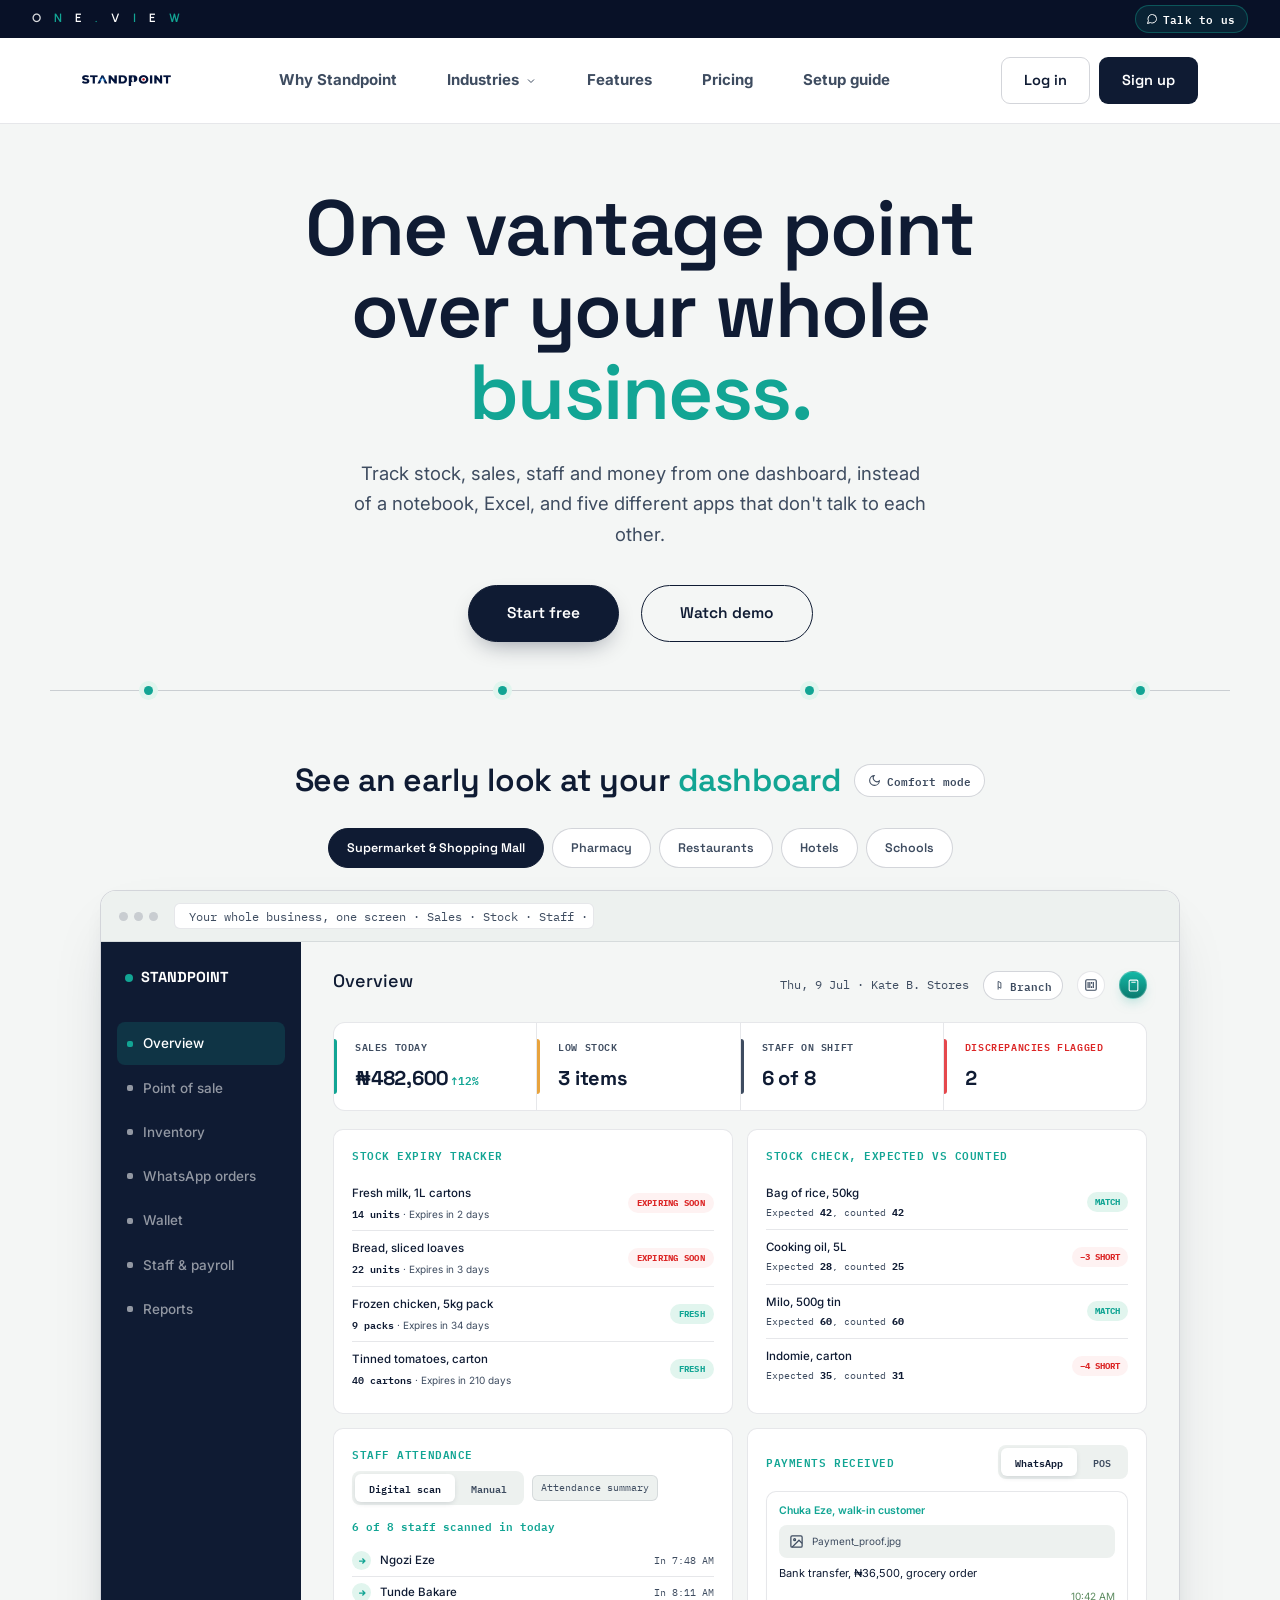
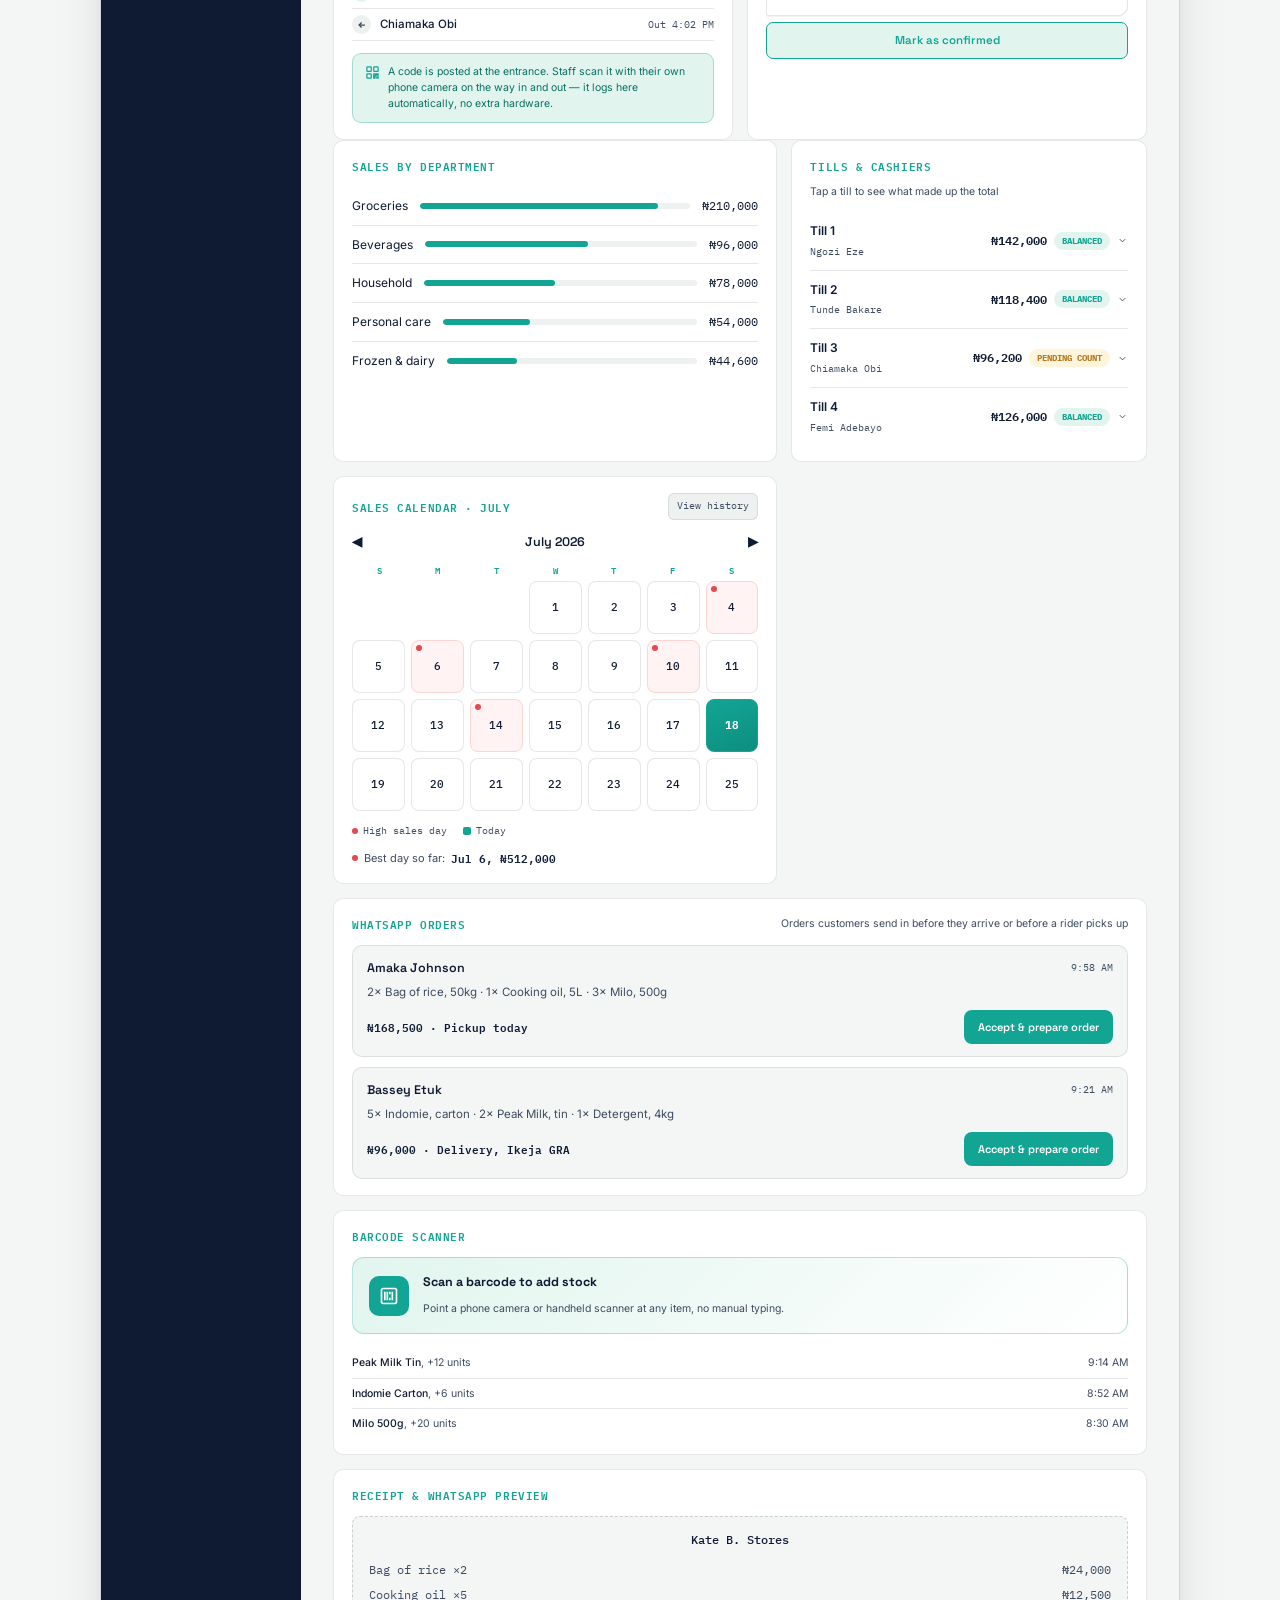
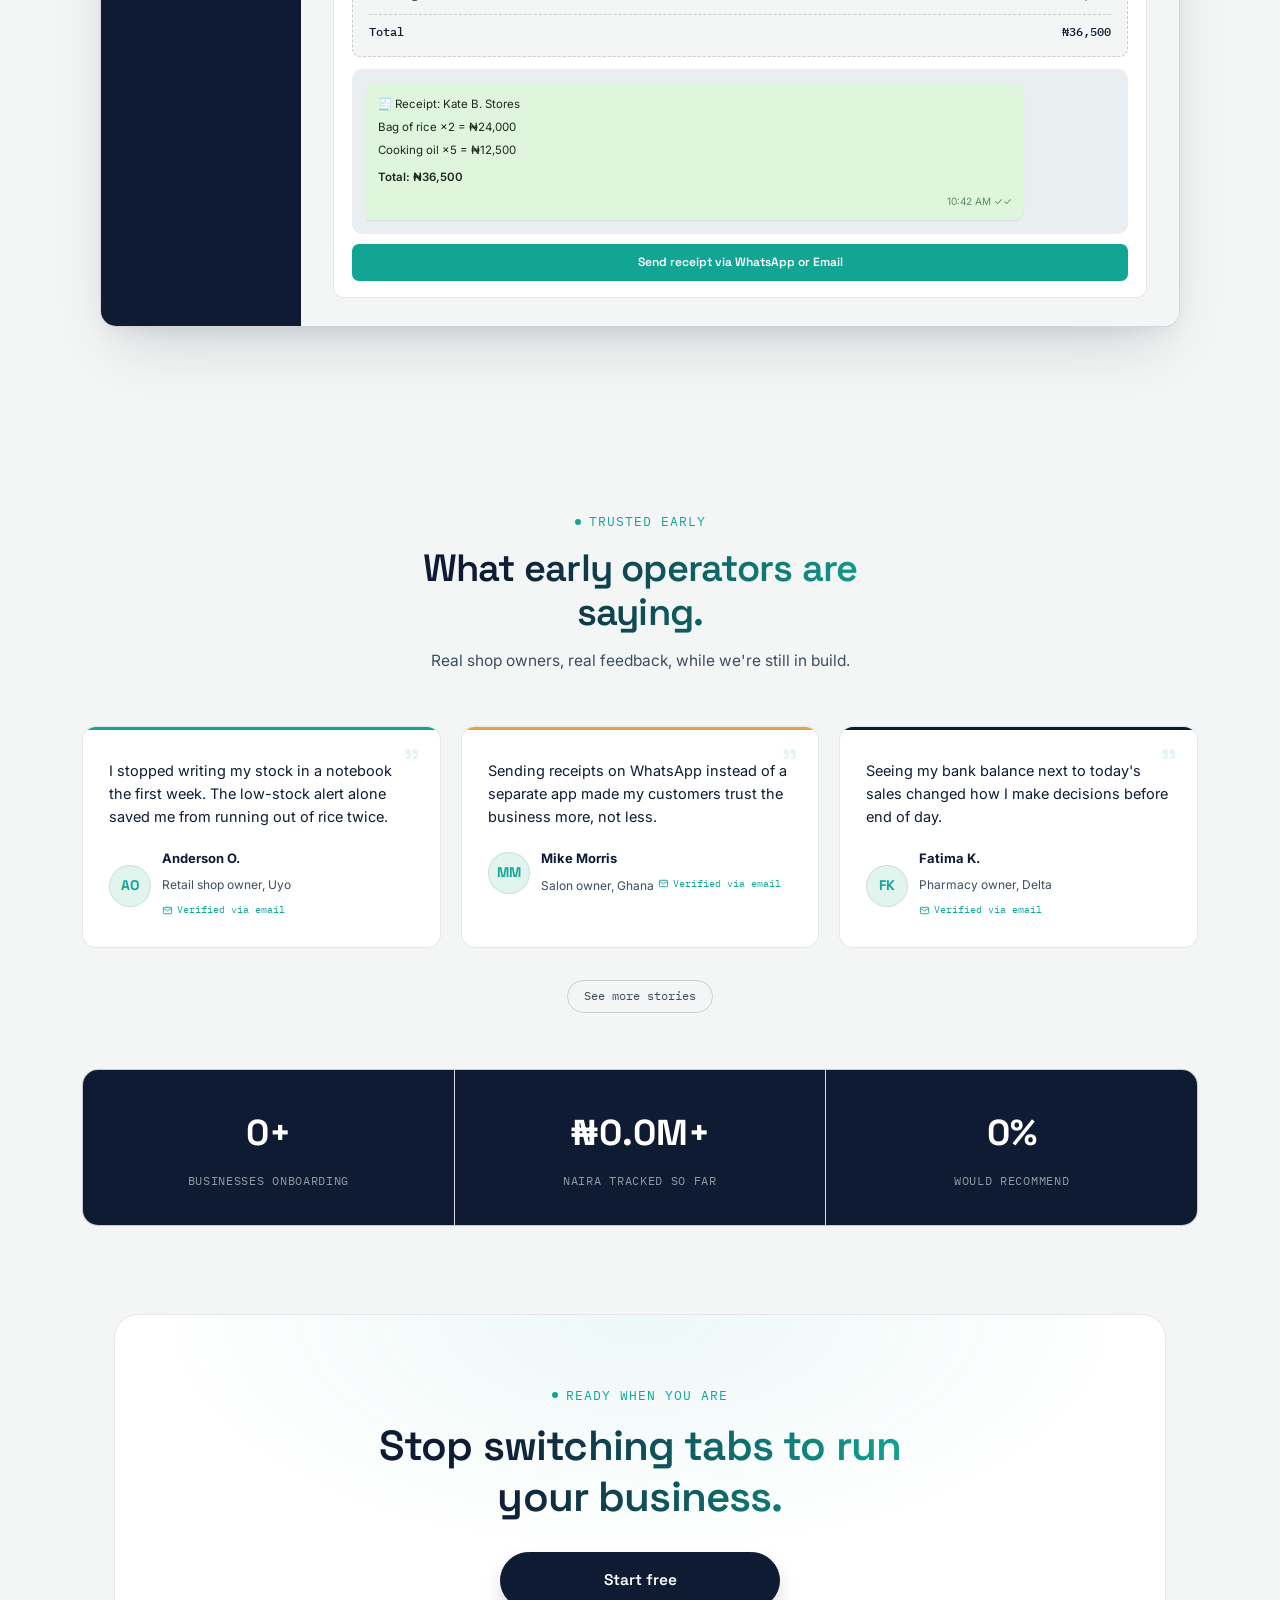
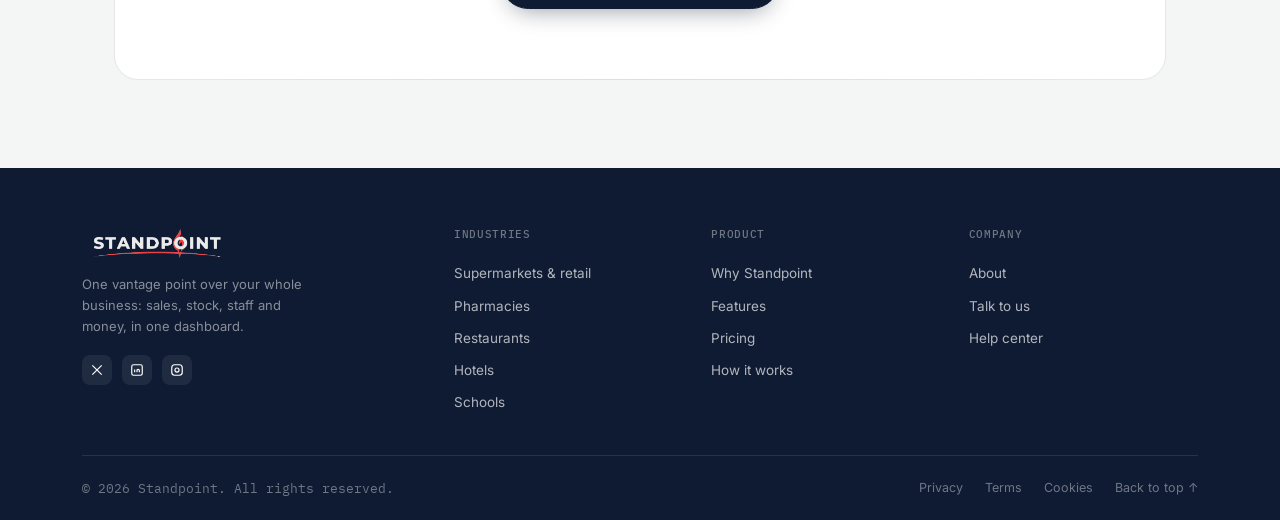
==== commit 81722ab3: "SAZ" ====
--- a/index.html
+++ b/index.html
@@ -1,10778 +1,1603 @@
-<!doctype html>
+<!DOCTYPE html>
 <html lang="en">
-  <head>
-    <meta charset="UTF-8" />
-    <meta name="viewport" content="width=device-width, initial-scale=1.0" />
-    <title>Standpoint: One vantage point over your whole business</title>
-    <link rel="preconnect" href="https://fonts.googleapis.com" />
-    <link rel="preconnect" href="https://fonts.gstatic.com" crossorigin />
-    <link
-      href="https://fonts.googleapis.com/css2?family=Space+Grotesk:wght@400;500;600;700&family=Inter:wght@400;500;600&family=IBM+Plex+Mono:wght@400;500&display=swap"
-      rel="stylesheet"
-    />
-    <link
-      href="https://cdn.jsdelivr.net/npm/bootstrap@5.0.2/dist/css/bootstrap.min.css"
-      rel="stylesheet"
-      integrity="sha384-EVSTQN3/azprG1Anm3QDgpJLIm9Nao0Yz1ztcQTwFspd3yD65VohhpuuCOmLASjC"
-      crossorigin="anonymous"
-    />
-    <style>
-      :root {
-        --ink: #0f1b33;
-        --ink-deep: #081127;
-        --teal: #12a594;
-        --teal-light: #e1f5ee;
-        --paper: #f4f6f5;
-        --paper-card: #ffffff;
-        --paper-alt: #edf1ef;
-        --slate: #3e4c60;
-        --amber: #e8a33d;
-        --red: #dc2626;
-        --red-light: #fef2f2;
-        --line: rgba(15, 27, 51, 0.1);
-        --line-strong: rgba(15, 27, 51, 0.18);
-        --surface-dark: #0f1b33; /* fixed navy for "always-dark" chips (sidebar, active tab, occupied room) — stays constant in both site modes so their white text never inverts into invisible */
-      }
-      * {
-        box-sizing: border-box;
-        margin: 0;
-        padding: 0;
-      }
-      html {
-        scroll-behavior: smooth;
-      }
-      body {
-        background: var(--paper);
-        color: var(--ink);
-        font-family: "Inter", sans-serif;
-        line-height: 1.65;
-        -webkit-font-smoothing: antialiased;
-      }
-      h1,
-      h2,
-      h3 {
-        font-family: "Space Grotesk", sans-serif;
-        font-weight: 600;
-        letter-spacing: -0.02em;
-        color: var(--ink);
-      }
-      .mono {
-        font-family: "IBM Plex Mono", monospace;
-      }
-      .eyebrow {
-        font-family: "IBM Plex Mono", monospace;
-        font-size: 12.5px;
-        letter-spacing: 0.08em;
-        text-transform: uppercase;
-        color: var(--teal);
-        display: flex;
-        align-items: center;
-        gap: 8px;
-      }
-      .eyebrow::before {
-        content: "";
-        width: 6px;
-        height: 6px;
-        border-radius: 50%;
-        background: var(--teal);
-        display: inline-block;
-      }
-      a {
-        color: inherit;
-        text-decoration: none;
-      }
-      .wrap {
-        max-width: 1180px;
-        margin: 0 auto;
-        padding: 0 32px;
-      }
-      img,
-      svg {
-        display: block;
-      }
-
-      /* ---------- TOP UTILITY BAR (desktop only) ---------- */
-      .topbar {
-        background: var(--ink-deep);
-        color: rgba(255, 255, 255, 0.85);
-        display: flex;
-        align-items: center;
-        justify-content: space-between;
-        padding: 0 32px;
-        height: 38px;
-        font-family: "IBM Plex Mono", monospace;
-        font-size: 12px;
-      }
-      .topbar-signs {
-        width: 300px;
-        overflow: hidden;
-        position: relative;
-        height: 38px;
-        display: flex;
-        align-items: center;
-      }
-      .signs-track {
-        display: inline-block;
-        white-space: nowrap;
-        font-family: "IBM Plex Mono", monospace;
-        font-size: 14px;
-        font-weight: 500;
-        letter-spacing: 14px;
-        animation: signRun 3.6s ease-in-out infinite alternate;
-      }
-      .signs-track .sign-teal {
-        color: var(--teal);
-      }
-      .signs-track .sign-white {
-        color: #fff;
-      }
-      @keyframes signRun {
-        from {
-          transform: translateX(0);
-        }
-        to {
-          transform: translateX(-140px);
-        }
-      }
-      .topbar-actions {
-        display: flex;
-        align-items: center;
-        gap: 10px;
-        flex-shrink: 0;
-      }
-      .topbar-actions .tb-btn {
-        position: relative;
-        overflow: hidden;
-        display: inline-flex;
-        align-items: center;
-        gap: 5px;
-        background: rgba(18, 165, 148, 0.12);
-        border: 1px solid rgba(18, 165, 148, 0.4);
-        color: #fff;
-        font-family: "IBM Plex Mono", monospace;
-        font-size: 10.5px;
-        font-weight: 600;
-        letter-spacing: 0.02em;
-        padding: 4px 12px 4px 10px;
-        border-radius: 999px;
-        cursor: pointer;
-        transition: all 0.18s ease;
-      }
-      .topbar-actions .tb-btn svg {
-        width: 12px;
-        height: 12px;
-        flex-shrink: 0;
-        position: relative;
-        z-index: 1;
-      }
-      .topbar-actions .tb-btn span {
-        position: relative;
-        z-index: 1;
-      }
-      .topbar-actions .tb-btn:hover {
-        background: var(--teal);
-        border-color: var(--teal);
-        transform: translateY(-1px);
-        box-shadow: 0 6px 14px -6px rgba(18, 165, 148, 0.6);
-      }
-      /* a slow light sweep cycles across the pill so it reads as "alive", not static */
-      .topbar-actions .tb-btn::before {
-        content: "";
-        position: absolute;
-        top: 0;
-        bottom: 0;
-        left: -40%;
-        width: 35%;
-        background: linear-gradient(
-          120deg,
-          transparent,
-          rgba(255, 255, 255, 0.35),
-          transparent
-        );
-        animation: tbSweep 3.6s ease-in-out infinite;
-      }
-      @keyframes tbSweep {
-        0% {
-          left: -40%;
-        }
-        35% {
-          left: 120%;
-        }
-        100% {
-          left: 120%;
-        }
-      }
-
-      /* ---------- NAV (auto-hide on scroll, mobile only) ---------- */
-      nav {
-        position: sticky;
-        top: 0;
-        z-index: 50;
-        background: var(--paper-card);
-        border-bottom: 1px solid var(--line);
-        transition:
-          transform 0.3s ease,
-          background 0.25s ease,
-          border-color 0.25s ease;
-      }
-      nav .wrap {
-        display: grid;
-        grid-template-columns: auto 1fr auto;
-        align-items: center;
-        height: 90px;
-        column-gap: 28px;
-      }
-      .logo-link {
-        display: flex;
-        align-items: center;
-        flex-shrink: 0;
-        padding-right: 8px;
-      }
-      .logo-placehold {
-        display: flex;
-        align-items: center;
-        height: 49px;
-        max-width: 200px;
-      }
-      .logo-placehold img {
-        height: 100%;
-        width: auto;
-        max-width: 100%;
-        object-fit: contain;
-        display: block;
-      }
-      .nav-links {
-        display: flex;
-        gap: 22px;
-        font-size: 14px;
-        font-weight: 500;
-        align-items: center;
-        flex-wrap: nowrap;
-        justify-self: center;
-      }
-      .nav-links > a,
-      .nav-links > .has-dropdown > .drop-trigger {
-        color: var(--slate);
-        position: relative;
-        padding: 10px 10px;
-        display: inline-flex;
-        align-items: center;
-        gap: 5px;
-        transition: color 0.18s ease;
-        cursor: pointer;
-        border-radius: 8px;
-        white-space: nowrap;
-      }
-      .nav-links > a:hover,
-      .nav-links > .has-dropdown:hover > .drop-trigger,
-      .nav-links > .has-dropdown.dd-open > .drop-trigger {
-        color: var(--ink);
-        background: var(--paper-alt);
-      }
-      .drop-trigger svg {
-        width: 12px;
-        height: 12px;
-        transition: transform 0.18s ease;
-      }
-      .has-dropdown:hover .drop-trigger svg,
-      .has-dropdown.dd-open .drop-trigger svg {
-        transform: rotate(180deg);
-      }
-      .has-dropdown {
-        position: relative;
-      }
-      .dropdown {
-        position: absolute;
-        top: 100%;
-        left: 50%;
-        transform: translateX(-50%) translateY(6px);
-        background: var(--paper-card);
-        border: 1px solid var(--line-strong);
-        border-radius: 16px;
-        padding: 12px;
-        width: 470px;
-        display: grid;
-        grid-template-columns: 1fr 1fr;
-        gap: 2px;
-        box-shadow: 0 24px 48px -18px rgba(15, 27, 51, 0.24);
-        opacity: 0;
-        visibility: hidden;
-        transition:
-          opacity 0.18s ease,
-          transform 0.18s ease;
-      }
-      .has-dropdown:hover .dropdown,
-      .has-dropdown.dd-open .dropdown {
-        opacity: 1;
-        visibility: visible;
-        transform: translateX(-50%) translateY(0);
-      }
-      .dropdown a {
-        display: flex;
-        align-items: flex-start;
-        gap: 10px;
-        padding: 10px 10px;
-        border-radius: 10px;
-        transition: background 0.15s ease;
-        position: relative;
-      }
-      .dropdown a:hover {
-        background: var(--teal-light);
-      }
-      .dropdown a .di {
-        width: 26px;
-        height: 26px;
-        border-radius: 7px;
-        background: var(--teal-light);
-        color: var(--teal);
-        flex-shrink: 0;
-        display: flex;
-        align-items: center;
-        justify-content: center;
-        font-size: 12px;
-        font-weight: 600;
-        font-family: "Space Grotesk", sans-serif;
-      }
-      .dropdown a .dtext b {
-        display: block;
-        font-size: 13.5px;
-        font-weight: 600;
-        color: var(--ink);
-      }
-      .dropdown a .dtext span {
-        font-size: 11.5px;
-        color: var(--slate);
-      }
-      .dropdown a.soon {
-        cursor: default;
-      }
-      .dropdown a.soon .dtext b {
-        color: var(--slate);
-      }
-      .dropdown a.soon:hover {
-        background: transparent;
-      }
-      .soon-badge {
-        margin-left: auto;
-        align-self: flex-start;
-        font-family: "IBM Plex Mono", monospace;
-        font-size: 8px;
-        text-transform: uppercase;
-        letter-spacing: 0.04em;
-        color: var(--slate);
-        background: var(--paper-alt);
-        border: 1px solid var(--line-strong);
-        padding: 2px 6px;
-        border-radius: 999px;
-        flex-shrink: 0;
-      }
-      .nav-cta {
-        display: flex;
-        align-items: center;
-        gap: 14px;
-        flex-shrink: 0;
-        padding-left: 8px;
-      }
-
-      .btn {
-        display: inline-flex;
-        align-items: center;
-        justify-content: center;
-        gap: 8px;
-        font-family: "Space Grotesk", sans-serif;
-        font-weight: 600;
-        font-size: 14.5px;
-        padding: 12px 22px;
-        border-radius: 9px;
-        cursor: pointer;
-        border: 1.5px solid transparent;
-        transition:
-          transform 0.25s cubic-bezier(0.2, 0.8, 0.2, 1),
-          box-shadow 0.25s ease,
-          background 0.2s ease,
-          border-color 0.2s ease;
-        white-space: nowrap;
-      }
-      .btn:hover {
-        transform: translateY(-2px);
-        box-shadow: 0 14px 28px -14px rgba(15, 27, 51, 0.35);
-      }
-      .btn:active {
-        transform: translateY(0);
-        box-shadow: 0 6px 14px -10px rgba(15, 27, 51, 0.3);
-      }
-      .btn-primary {
-        background: var(--ink);
-        color: #fff;
-      }
-      .btn-primary:hover {
-        background: var(--ink-deep);
-      }
-      .btn-ghost {
-        color: var(--ink);
-        border-color: var(--line-strong);
-      }
-      .btn-ghost:hover {
-        background: var(--paper-alt);
-        box-shadow: 0 10px 20px -14px rgba(15, 27, 51, 0.2);
-      }
-      .btn-deep {
-        background: var(--ink);
-        color: #fff;
-        border-color: var(--ink);
-        box-shadow: 0 10px 24px -10px rgba(8, 17, 39, 0.45);
-        border-radius: 999px;
-      }
-      .btn-deep:hover {
-        background: var(--ink-deep);
-        box-shadow: 0 18px 34px -12px rgba(8, 17, 39, 0.55);
-      }
-      .btn-outline-deep {
-        background: transparent;
-        color: var(--ink);
-        border: 1.5px solid var(--ink);
-        border-radius: 999px;
-      }
-      .btn-outline-deep:hover {
-        background: rgba(15, 27, 51, 0.05);
-        box-shadow: 0 10px 22px -14px rgba(15, 27, 51, 0.22);
-      }
-      .btn-sm {
-        padding: 9px 16px;
-        font-size: 13px;
-      }
-
-      /* ---------- MOBILE NAV TOGGLE + DRAWER ---------- */
-      .nav-toggle {
-        display: none;
-        flex-direction: column;
-        justify-content: center;
-        align-items: center;
-        gap: 4px;
-        width: 40px;
-        height: 40px;
-        border-radius: 9px;
-        border: 1px solid var(--line-strong);
-        background: var(--paper-card);
-        cursor: pointer;
-        flex-shrink: 0;
-      }
-      .nav-toggle span {
-        width: 18px;
-        height: 2px;
-        background: var(--ink);
-        border-radius: 2px;
-        transition:
-          transform 0.25s ease,
-          opacity 0.2s ease;
-      }
-      .nav-toggle.open span:nth-child(1) {
-        transform: translateY(6px) rotate(45deg);
-      }
-      .nav-toggle.open span:nth-child(2) {
-        opacity: 0;
-      }
-      .nav-toggle.open span:nth-child(3) {
-        transform: translateY(-6px) rotate(-45deg);
-      }
-      .mobile-drawer {
-        display: none;
-      }
-
-      /* ---------- HERO ---------- */
-      header.hero {
-        padding: 64px 0 0;
-        position: relative;
-        overflow: hidden;
-      }
-      .hero-inner {
-        max-width: 800px;
-        margin: 0 auto;
-        text-align: center;
-      }
-
-      h1.headline {
-        font-size: clamp(46px, 6.4vw, 78px);
-        line-height: 1.05;
-        margin-bottom: 24px;
-        color: var(--ink);
-      }
-      h1.headline .accent {
-        color: var(--teal);
-        display: inline-block;
-        animation: driftBiz 3.2s ease-in-out infinite;
-      }
-      @keyframes driftBiz {
-        0%,
-        100% {
-          transform: translateX(0);
-        }
-        25% {
-          transform: translateX(-9px);
-        }
-        75% {
-          transform: translateX(9px);
-        }
-        50% {
-          transform: translateX(0);
-        }
-      }
-      .sub {
-        font-size: 18.5px;
-        color: var(--slate);
-        max-width: 580px;
-        margin: 0 auto 36px;
-        font-weight: 400;
-      }
-      .hero-actions {
-        display: flex;
-        gap: 22px;
-        justify-content: center;
-        margin-bottom: 0;
-      }
-      .btn-lg {
-        padding: 16px 38px;
-        font-size: 15.5px;
-      }
-
-      /* hero background: base image layer, kept behind text, never obscuring it */
-      .hero-bg-layer {
-        position: absolute;
-        inset: 0;
-        z-index: 0;
-        overflow: hidden;
-        pointer-events: none;
-      }
-      .hero-bg-layer .hero-bg-img {
-        position: absolute;
-        inset: 0;
-        width: 100%;
-        height: 100%;
-        object-fit: cover;
-        opacity: 0;
-        animation: heroImgFade 14s ease-in-out infinite;
-      }
-      .hero-bg-layer .hero-bg-img.b {
-        animation-delay: 7s;
-      }
-      @keyframes heroImgFade {
-        0% {
-          opacity: 0;
-        }
-        8% {
-          opacity: 0.16;
-        }
-        42% {
-          opacity: 0.16;
-        }
-        50% {
-          opacity: 0;
-        }
-        100% {
-          opacity: 0;
-        }
-      }
-      .hero-bg-layer::after {
-        content: "";
-        position: absolute;
-        inset: 0;
-        background: linear-gradient(
-          180deg,
-          var(--paper) 0%,
-          rgba(244, 246, 245, 0.88) 55%,
-          var(--paper) 100%
-        );
-      }
-      header.hero .hero-inner,
-      header.hero .horizon {
-        position: relative;
-        z-index: 1;
-      }
-
-      .horizon {
-        position: relative;
-        margin-top: 48px;
-        padding: 0 0 70px;
-      }
-      .horizon-line {
-        position: relative;
-        height: 1px;
-        background: var(--line-strong);
-        max-width: 1180px;
-        margin: 0 auto;
-      }
-      .horizon-dot {
-        position: absolute;
-        top: -4px;
-        width: 9px;
-        height: 9px;
-        border-radius: 50%;
-        background: var(--teal);
-        box-shadow: 0 0 0 5px var(--teal-light);
-      }
-
-      /* ---------- CALCULATOR MODAL ---------- */
-      .calc-overlay {
-        position: fixed;
-        inset: 0;
-        background: rgba(8, 17, 39, 0.55);
-        backdrop-filter: blur(3px);
-        display: none;
-        align-items: center;
-        justify-content: center;
-        z-index: 200;
-      }
-      .calc-overlay.open {
-        display: flex;
-      }
-      .calc-modal {
-        width: 280px;
-        background: var(--ink);
-        border-radius: 18px;
-        padding: 20px;
-        box-shadow: 0 40px 80px -20px rgba(0, 0, 0, 0.5);
-      }
-      .calc-head {
-        display: flex;
-        justify-content: space-between;
-        align-items: center;
-        margin-bottom: 14px;
-      }
-      .calc-head span {
-        color: #fff;
-        font-family: "Space Grotesk", sans-serif;
-        font-weight: 600;
-        font-size: 14px;
-      }
-      .calc-close {
-        cursor: pointer;
-        color: rgba(255, 255, 255, 0.5);
-        font-size: 18px;
-        line-height: 1;
-      }
-      .calc-display {
-        background: rgba(255, 255, 255, 0.06);
-        border-radius: 10px;
-        padding: 16px 14px;
-        text-align: right;
-        color: #fff;
-        font-family: "IBM Plex Mono", monospace;
-        font-size: 26px;
-        margin-bottom: 12px;
-        word-break: break-all;
-        min-height: 36px;
-      }
-      .calc-grid {
-        display: grid;
-        grid-template-columns: repeat(4, 1fr);
-        gap: 8px;
-      }
-      .calc-grid button {
-        background: rgba(255, 255, 255, 0.07);
-        border: none;
-        color: #fff;
-        padding: 14px 0;
-        border-radius: 8px;
-        font-family: "Inter", sans-serif;
-        font-size: 15px;
-        cursor: pointer;
-        transition: background 0.12s ease;
-      }
-      .calc-grid button:hover {
-        background: rgba(255, 255, 255, 0.15);
-      }
-      .calc-grid button.op {
-        background: var(--teal);
-        color: #fff;
-      }
-      .calc-grid button.op:hover {
-        background: #0e8e80;
-      }
-      .calc-grid button.eq {
-        background: var(--amber);
-        grid-column: span 2;
-      }
-
-      /* ---------- CONTACT / TALK TO US MODAL ---------- */
-      .contact-overlay {
-        position: fixed;
-        inset: 0;
-        background: rgba(8, 17, 39, 0.55);
-        backdrop-filter: blur(3px);
-        display: none;
-        align-items: center;
-        justify-content: center;
-        z-index: 200;
-        padding: 20px;
-      }
-      .contact-overlay.open {
-        display: flex;
-      }
-      .contact-modal {
-        width: 340px;
-        max-width: 100%;
-        background: var(--paper-card);
-        border-radius: 18px;
-        padding: 22px;
-        box-shadow: 0 40px 80px -20px rgba(0, 0, 0, 0.4);
-      }
-      .contact-modal .calc-head span {
-        color: var(--ink);
-      }
-      .contact-modal .calc-close {
-        color: var(--slate);
-      }
-      .contact-modal p.ctx {
-        font-size: 12.5px;
-        color: var(--slate);
-        margin-bottom: 14px;
-      }
-      .contact-field {
-        margin-bottom: 10px;
-      }
-      .contact-field label {
-        display: block;
-        font-family: "IBM Plex Mono", monospace;
-        font-size: 10.5px;
-        text-transform: uppercase;
-        letter-spacing: 0.04em;
-        color: var(--slate);
-        margin-bottom: 5px;
-      }
-      .contact-field input,
-      .contact-field textarea {
-        width: 100%;
-        border: 1.5px solid var(--line-strong);
-        border-radius: 9px;
-        padding: 10px 12px;
-        font-family: "Inter", sans-serif;
-        font-size: 13.5px;
-        background: var(--paper);
-        color: var(--ink);
-      }
-      .contact-field textarea {
-        resize: vertical;
-        min-height: 70px;
-      }
-      .contact-submit {
-        width: 100%;
-        margin-top: 6px;
-        padding: 12px;
-        border: none;
-        border-radius: 9px;
-        background: var(--ink);
-        color: #fff;
-        font-family: "Space Grotesk", sans-serif;
-        font-weight: 600;
-        font-size: 14px;
-        cursor: pointer;
-      }
-      .contact-submit:hover {
-        background: var(--ink-deep);
-      }
-      .contact-success {
-        display: none;
-        text-align: center;
-        padding: 14px 0;
-      }
-      .contact-success.show {
-        display: block;
-      }
-      .contact-success svg {
-        width: 34px;
-        height: 34px;
-        color: var(--teal);
-        margin: 0 auto 10px;
-      }
-      .contact-success p {
-        font-size: 13.5px;
-        color: var(--ink);
-        font-weight: 600;
-        margin-bottom: 4px;
-      }
-      .contact-success span {
-        font-size: 12px;
-        color: var(--slate);
-      }
-
-      section {
-        padding: 88px 0;
-      }
-
-      #testimonials {
-        position: relative;
-        overflow: hidden;
-      }
-      .testimonials-bg {
-        position: absolute;
-        inset: 0;
-        z-index: 0;
-        overflow: hidden;
-        pointer-events: none;
-      }
-      .testimonials-bg-img {
-        position: absolute;
-        inset: 0;
-        width: 100%;
-        height: 100%;
-        object-fit: cover;
-        opacity: 0.1;
-        filter: grayscale(35%) brightness(0.75);
-      }
-      .testimonials-bg::after {
-        content: "";
-        position: absolute;
-        inset: 0;
-        background:
-          radial-gradient(
-            ellipse 70% 60% at center,
-            transparent 0%,
-            var(--paper) 78%
-          ),
-          linear-gradient(
-            180deg,
-            var(--paper) 0%,
-            transparent 18%,
-            transparent 82%,
-            var(--paper) 100%
-          );
-      }
-      #testimonials > .wrap {
-        position: relative;
-        z-index: 1;
-      }
-      .section-head {
-        max-width: 640px;
-        margin: 0 0 52px;
-        position: relative;
-      }
-      .section-head.centered {
-        text-align: center;
-        margin-left: auto;
-        margin-right: auto;
-      }
-      .section-head.centered .eyebrow {
-        justify-content: center;
-      }
-      .section-head.centered p {
-        margin-left: auto;
-        margin-right: auto;
-      }
-      .section-head h2 {
-        font-size: clamp(28px, 3.4vw, 40px);
-        line-height: 1.16;
-        margin: 14px 0 14px;
-        position: relative;
-        z-index: 1;
-      }
-      .section-head p {
-        color: var(--slate);
-        font-size: 16.5px;
-        position: relative;
-        z-index: 1;
-      }
-      .section-head.testimonial-head {
-        max-width: 560px;
-      }
-      .section-head.testimonial-head h2 {
-        font-size: clamp(26px, 3.4vw, 38px);
-        background: linear-gradient(90deg, var(--ink) 25%, var(--teal) 95%);
-        -webkit-background-clip: text;
-        background-clip: text;
-        color: transparent;
-      }
-      .section-head.testimonial-head p {
-        font-size: 15.5px;
-      }
-
-      /* ---------- DASHBOARD MOCKUP ---------- */
-      .preview-wrap {
-        padding: 0 0 96px;
-        scroll-margin-top: 100px;
-      }
-      .preview-label {
-        text-align: center;
-        margin-bottom: 32px;
-      }
-      .preview-label h2 {
-        font-family: "Space Grotesk", sans-serif;
-        font-weight: 600;
-        font-size: clamp(24px, 3vw, 32px);
-        color: var(--ink);
-        letter-spacing: -0.01em;
-      }
-      .preview-label h2 .accent {
-        color: var(--teal);
-      }
-      .dash-tabs {
-        display: flex;
-        justify-content: center;
-        gap: 8px;
-        margin-bottom: 22px;
-        flex-wrap: wrap;
-        padding: 0 12px;
-      }
-      .dash-tab {
-        font-family: "Space Grotesk", sans-serif;
-        font-size: 12.5px;
-        font-weight: 600;
-        padding: 9px 18px;
-        border-radius: 999px;
-        border: 1px solid var(--line-strong);
-        background: var(--paper-card);
-        color: var(--slate);
-        cursor: pointer;
-        transition: all 0.15s ease;
-      }
-      .dash-tab.active {
-        background: var(--surface-dark);
-        color: #fff;
-        border-color: var(--surface-dark);
-      }
-      .dash-panel {
-        display: none;
-      }
-      .dash-panel.active {
-        display: block;
-      }
-      .mockup-frame {
-        max-width: 1080px;
-        margin: 0 auto;
-        border-radius: 16px;
-        overflow: hidden;
-        border: 1px solid var(--line-strong);
-        box-shadow:
-          0 30px 60px -20px rgba(15, 27, 51, 0.18),
-          0 10px 24px -10px rgba(15, 27, 51, 0.1);
-        background: var(--paper-card);
-      }
-      .mockup-topbar {
-        display: flex;
-        align-items: center;
-        gap: 16px;
-        padding: 12px 18px;
-        background: var(--paper-alt);
-        border-bottom: 1px solid var(--line);
-      }
-      .mockup-dots {
-        display: flex;
-        gap: 6px;
-        flex-shrink: 0;
-      }
-      .mockup-dots span {
-        width: 9px;
-        height: 9px;
-        border-radius: 50%;
-        background: #c9cdd1;
-        animation: dotChase 1.5s linear infinite;
-      }
-      .mockup-dots span:nth-child(1) {
-        animation-delay: 0s;
-      }
-      .mockup-dots span:nth-child(2) {
-        animation-delay: 0.5s;
-      }
-      .mockup-dots span:nth-child(3) {
-        animation-delay: 1s;
-      }
-      /* one dot lights up, holds briefly, fades off — then the next takes over */
-      @keyframes dotChase {
-        0% {
-          background: #c9cdd1;
-          box-shadow: none;
-        }
-        6% {
-          background: var(--teal);
-          box-shadow: 0 0 6px rgba(18, 165, 148, 0.6);
-        }
-        24% {
-          background: var(--teal);
-          box-shadow: 0 0 6px rgba(18, 165, 148, 0.6);
-        }
-        34% {
-          background: #c9cdd1;
-          box-shadow: none;
-        }
-        100% {
-          background: #c9cdd1;
-          box-shadow: none;
-        }
-      }
-      .mockup-url {
-        font-family: "IBM Plex Mono", monospace;
-        font-size: 12px;
-        color: var(--slate);
-        background: var(--paper-card);
-        border: 1px solid var(--line);
-        border-radius: 6px;
-        padding: 5px 14px;
-        flex: 1;
-        max-width: 420px;
-        overflow: hidden;
-        position: relative;
-        height: 26px;
-        display: flex;
-        align-items: center;
-      }
-      .mockup-url-track {
-        display: inline-block;
-        white-space: nowrap;
-        animation: urlScroll 12s linear infinite;
-      }
-      .mockup-url-static {
-        display: none;
-      }
-      @keyframes urlScroll {
-        from {
-          transform: translateX(0);
-        }
-        to {
-          transform: translateX(-50%);
-        }
-      }
-      .mockup-body {
-        display: flex;
-        min-height: 560px;
-      }
-      .mockup-sidebar {
-        width: 200px;
-        background: var(--surface-dark);
-        padding: 24px 16px;
-        flex-shrink: 0;
-      }
-      .mockup-sidebar .m-logo {
-        display: flex;
-        align-items: center;
-        gap: 8px;
-        color: #fff;
-        font-family: "Space Grotesk", sans-serif;
-        font-weight: 700;
-        font-size: 14.5px;
-        margin-bottom: 32px;
-        padding: 0 8px;
-      }
-      .mockup-sidebar .m-logo .dot {
-        width: 8px;
-        height: 8px;
-        border-radius: 50%;
-        background: var(--teal);
-      }
-      .m-nav-item {
-        display: flex;
-        align-items: center;
-        gap: 10px;
-        font-family: "Inter", sans-serif;
-        font-size: 13.5px;
-        font-weight: 500;
-        color: rgba(255, 255, 255, 0.55);
-        padding: 10px 10px;
-        border-radius: 8px;
-        margin-bottom: 2px;
-      }
-      .m-nav-item .m-ico {
-        width: 6px;
-        height: 6px;
-        border-radius: 2px;
-        background: currentColor;
-      }
-      .m-nav-item.active {
-        background: rgba(18, 165, 148, 0.18);
-        color: #fff;
-      }
-      .m-nav-item.active .m-ico {
-        background: var(--teal);
-      }
-
-      .mockup-main {
-        flex: 1;
-        padding: 28px 32px;
-        background: var(--paper);
-      }
-      .m-header-row {
-        display: flex;
-        justify-content: space-between;
-        align-items: center;
-        margin-bottom: 22px;
-        flex-wrap: wrap;
-        gap: 10px;
-      }
-      .m-header-row h4 {
-        font-family: "Space Grotesk", sans-serif;
-        font-size: 18px;
-      }
-      .m-header-row .mono {
-        font-size: 11.5px;
-        color: var(--slate);
-      }
-      .m-toolbar {
-        display: flex;
-        align-items: center;
-        gap: 14px;
-      }
-      .m-tool-btn {
-        width: 28px;
-        height: 28px;
-        border-radius: 7px;
-        background: var(--paper-card);
-        border: 1px solid var(--line);
-        display: flex;
-        align-items: center;
-        justify-content: center;
-        color: var(--slate);
-        cursor: pointer;
-        flex-shrink: 0;
-      }
-      .m-tool-btn svg {
-        width: 14px;
-        height: 14px;
-      }
-
-      .branch-switch-btn {
-        display: inline-flex;
-        align-items: center;
-        gap: 5px;
-        font-family: "IBM Plex Mono", monospace;
-        font-size: 10.5px;
-        font-weight: 600;
-        background: var(--paper-card);
-        border: 1px solid var(--line-strong);
-        color: var(--slate);
-        padding: 5px 10px;
-        border-radius: 999px;
-        cursor: pointer;
-        transition: all 0.15s ease;
-        flex-shrink: 0;
-      }
-      .branch-switch-btn svg {
-        width: 11px;
-        height: 11px;
-      }
-      .branch-switch-btn:hover {
-        border-color: var(--teal);
-        color: var(--teal);
-      }
-      .branch-overlay {
-        position: fixed;
-        inset: 0;
-        background: rgba(8, 17, 39, 0.55);
-        backdrop-filter: blur(3px);
-        display: none;
-        align-items: center;
-        justify-content: center;
-        z-index: 200;
-        padding: 20px;
-      }
-      .branch-overlay.open {
-        display: flex;
-      }
-      .branch-modal {
-        width: 300px;
-        max-width: 100%;
-        background: var(--ink);
-        border-radius: 18px;
-        padding: 20px;
-      }
-      .branch-option {
-        display: flex;
-        justify-content: space-between;
-        align-items: center;
-        gap: 10px;
-        padding: 12px 14px;
-        border-radius: 10px;
-        margin-bottom: 6px;
-        cursor: pointer;
-        background: rgba(255, 255, 255, 0.05);
-        color: #fff;
-        font-size: 13px;
-        transition: background 0.15s ease;
-      }
-      .branch-option:last-child {
-        margin-bottom: 0;
-      }
-      .branch-option:hover {
-        background: rgba(255, 255, 255, 0.12);
-      }
-      .branch-option.active {
-        background: rgba(18, 165, 148, 0.2);
-        border: 1px solid var(--teal);
-      }
-      .bo-check {
-        font-family: "IBM Plex Mono", monospace;
-        font-size: 9.5px;
-        color: var(--teal);
-        font-weight: 700;
-      }
-
-      /* dashboard calculator — small, icon-only, pulses to signal it's clickable */
-      .m-calc-btn {
-        position: relative;
-        display: flex;
-        align-items: center;
-        justify-content: center;
-        cursor: pointer;
-        width: 28px;
-        height: 28px;
-        border-radius: 50%;
-        flex-shrink: 0;
-        background: linear-gradient(180deg, #14b8a6, #0b7a6e);
-        color: #fff;
-        border: 1px solid rgba(255, 255, 255, 0.25);
-        box-shadow: 0 6px 14px -6px rgba(18, 165, 148, 0.55);
-      }
-      .m-calc-btn:hover {
-        background: linear-gradient(180deg, #18cdb8, #0b7a6e);
-      }
-      .m-calc-btn::after {
-        content: "";
-        position: absolute;
-        inset: -5px;
-        border-radius: 50%;
-        border: 1.5px solid var(--teal);
-        opacity: 0;
-        animation: calcRing 2.4s ease-out infinite;
-      }
-      @keyframes calcRing {
-        0% {
-          opacity: 0.65;
-          transform: scale(1);
-        }
-        100% {
-          opacity: 0;
-          transform: scale(1.6);
-        }
-      }
-      .m-calc-btn svg {
-        width: 13px;
-        height: 13px;
-        position: relative;
-        z-index: 1;
-      }
-
-      /* ---------- BARCODE STOCK INTAKE ---------- */
-      .m-barcode-btn {
-        display: flex;
-        align-items: center;
-        justify-content: center;
-        cursor: pointer;
-        width: 28px;
-        height: 28px;
-        border-radius: 50%;
-        flex-shrink: 0;
-        background: var(--paper-card);
-        border: 1px solid var(--line);
-        color: var(--slate);
-        transition: all 0.15s ease;
-      }
-      .m-barcode-btn:hover {
-        border-color: var(--teal);
-        color: var(--teal);
-      }
-      .m-barcode-btn svg {
-        width: 14px;
-        height: 14px;
-      }
-
-      .barcode-overlay {
-        position: fixed;
-        inset: 0;
-        background: rgba(8, 17, 39, 0.55);
-        backdrop-filter: blur(3px);
-        display: none;
-        align-items: center;
-        justify-content: center;
-        z-index: 200;
-      }
-      .barcode-overlay.open {
-        display: flex;
-      }
-      .barcode-modal {
-        width: 300px;
-        background: var(--ink);
-        border-radius: 18px;
-        padding: 20px;
-      }
-      .barcode-scan-box {
-        border: 2px dashed rgba(255, 255, 255, 0.3);
-        border-radius: 12px;
-        padding: 26px 16px;
-        display: flex;
-        flex-direction: column;
-        align-items: center;
-        justify-content: center;
-        color: rgba(255, 255, 255, 0.55);
-        margin-bottom: 14px;
-        text-align: center;
-      }
-      .barcode-scan-box svg {
-        width: 38px;
-        height: 38px;
-        margin-bottom: 10px;
-        color: rgba(255, 255, 255, 0.4);
-      }
-      .barcode-scan-box p {
-        font-size: 11.5px;
-        margin-bottom: 14px;
-      }
-      .barcode-scan-btn,
-      .barcode-add-btn {
-        width: 100%;
-        padding: 11px;
-        border-radius: 8px;
-        border: none;
-        background: var(--teal);
-        color: #fff;
-        font-family: "Space Grotesk", sans-serif;
-        font-weight: 600;
-        font-size: 13px;
-        cursor: pointer;
-      }
-      .barcode-result {
-        display: none;
-      }
-      .barcode-result.show {
-        display: block;
-      }
-      .barcode-result .br-name {
-        color: #fff;
-        font-family: "Space Grotesk", sans-serif;
-        font-weight: 600;
-        font-size: 14px;
-        margin-bottom: 3px;
-      }
-      .barcode-result .br-meta {
-        font-family: "IBM Plex Mono", monospace;
-        font-size: 10.5px;
-        color: rgba(255, 255, 255, 0.5);
-        margin-bottom: 14px;
-      }
-      .barcode-qty-row {
-        display: flex;
-        align-items: center;
-        gap: 10px;
-        margin-bottom: 14px;
-      }
-      .barcode-qty-row label {
-        font-size: 11.5px;
-        color: rgba(255, 255, 255, 0.6);
-        flex-shrink: 0;
-      }
-      .barcode-qty-row input {
-        flex: 1;
-        background: rgba(255, 255, 255, 0.08);
-        border: 1px solid rgba(255, 255, 255, 0.2);
-        border-radius: 8px;
-        padding: 9px 10px;
-        color: #fff;
-        font-family: "IBM Plex Mono", monospace;
-        font-size: 13px;
-      }
-      .barcode-success {
-        display: none;
-        text-align: center;
-        padding: 16px 0;
-        color: var(--teal);
-        font-family: "Space Grotesk", sans-serif;
-        font-weight: 600;
-        font-size: 13.5px;
-      }
-      .barcode-success.show {
-        display: block;
-      }
-
-      /* ---------- HOTEL: RENEWAL PAYMENT CONFIRMATION ---------- */
-      .renew-overlay {
-        position: fixed;
-        inset: 0;
-        background: rgba(8, 17, 39, 0.55);
-        backdrop-filter: blur(3px);
-        display: none;
-        align-items: center;
-        justify-content: center;
-        z-index: 200;
-      }
-      .renew-overlay.open {
-        display: flex;
-      }
-      .renew-modal {
-        width: 290px;
-        background: var(--ink);
-        border-radius: 18px;
-        padding: 20px;
-      }
-      .renew-body {
-        text-align: center;
-        padding: 10px 0 18px;
-      }
-      .renew-body p {
-        color: rgba(255, 255, 255, 0.6);
-        font-size: 12.5px;
-        margin-bottom: 4px;
-      }
-      .renew-body .rn-name {
-        color: #fff;
-        font-family: "Space Grotesk", sans-serif;
-        font-weight: 600;
-        font-size: 15px;
-        margin-bottom: 2px;
-      }
-      .renew-body .rn-amt {
-        color: var(--teal);
-        font-family: "Space Grotesk", sans-serif;
-        font-weight: 700;
-        font-size: 24px;
-        margin-top: 8px;
-      }
-      .renew-actions {
-        display: flex;
-        gap: 10px;
-      }
-      .renew-actions button {
-        flex: 1;
-        padding: 11px 0;
-        border-radius: 8px;
-        font-family: "Space Grotesk", sans-serif;
-        font-weight: 600;
-        font-size: 12.5px;
-        cursor: pointer;
-        border: none;
-      }
-      .renew-confirm {
-        background: var(--teal);
-        color: #fff;
-      }
-      .renew-confirm:disabled {
-        opacity: 0.5;
-        cursor: not-allowed;
-      }
-      .renew-cancel {
-        background: rgba(255, 255, 255, 0.08);
-        color: rgba(255, 255, 255, 0.7);
-      }
-      .renew-note {
-        font-size: 10.5px;
-        color: rgba(255, 255, 255, 0.4);
-        margin-top: 10px;
-        line-height: 1.5;
-      }
-
-      /* ---------- SUPERMARKET ACCOUNTABILITY COMPONENTS ---------- */
-      .m-stat.acc-red {
-        border-top-color: #e5484d;
-      }
-      .m-stat.acc-red .mono {
-        color: #dc2626;
-      }
-
-      .till-row {
-        display: flex;
-        justify-content: space-between;
-        align-items: center;
-        padding: 9px 0;
-        border-bottom: 1px solid var(--line);
-        font-size: 12px;
-        cursor: pointer;
-      }
-      .till-block:last-child .till-row {
-        border-bottom: none;
-      }
-      .till-block.open .till-row {
-        border-bottom-color: transparent;
-      }
-      .till-left b {
-        display: block;
-        font-size: 12px;
-        color: var(--ink);
-        font-weight: 600;
-      }
-      .till-left span {
-        font-family: "IBM Plex Mono", monospace;
-        font-size: 10px;
-        color: var(--slate);
-      }
-      .till-right {
-        text-align: right;
-        display: flex;
-        align-items: center;
-        gap: 7px;
-      }
-      .till-amt {
-        font-family: "IBM Plex Mono", monospace;
-        font-size: 12px;
-        color: var(--ink);
-        font-weight: 600;
-      }
-      .till-chev {
-        width: 11px;
-        height: 11px;
-        color: var(--slate);
-        flex-shrink: 0;
-        transition: transform 0.25s ease;
-      }
-      .till-block.open .till-chev {
-        transform: rotate(180deg);
-        color: var(--teal);
-      }
-      .till-breakdown {
-        max-height: 0;
-        overflow: hidden;
-        transition: max-height 0.3s cubic-bezier(0.4, 0, 0.2, 1);
-      }
-      .till-breakdown-inner {
-        padding: 2px 4px 12px;
-        border-bottom: 1px solid var(--line);
-      }
-      .till-block:last-child .till-breakdown-inner {
-        border-bottom: none;
-      }
-      .till-item-row {
-        display: flex;
-        justify-content: space-between;
-        font-family: "IBM Plex Mono", monospace;
-        font-size: 10.5px;
-        color: var(--slate);
-        padding: 3px 0;
-      }
-      .till-item-row.total {
-        color: var(--ink);
-        font-weight: 700;
-        border-top: 1px dashed var(--line-strong);
-        margin-top: 4px;
-        padding-top: 6px;
-      }
-      .m-panel-hint {
-        font-family: "Inter", sans-serif;
-        font-size: 10.5px;
-        text-transform: none;
-        letter-spacing: 0;
-        color: var(--slate);
-        font-weight: 400;
-      }
-
-      .wa-order-row {
-        background: var(--paper);
-        border: 1px solid var(--line);
-        border-radius: 10px;
-        padding: 12px 14px;
-        margin-bottom: 10px;
-      }
-      .wa-order-row:last-child {
-        margin-bottom: 0;
-      }
-      .wa-order-head {
-        display: flex;
-        justify-content: space-between;
-        align-items: center;
-        margin-bottom: 5px;
-      }
-      .wa-order-customer {
-        font-family: "Space Grotesk", sans-serif;
-        font-weight: 600;
-        font-size: 12.5px;
-        color: var(--ink);
-      }
-      .wa-order-time {
-        font-family: "IBM Plex Mono", monospace;
-        font-size: 10px;
-        color: var(--slate);
-      }
-      .wa-order-items {
-        font-size: 11.5px;
-        color: var(--slate);
-        line-height: 1.5;
-        margin-bottom: 9px;
-      }
-      .wa-order-foot {
-        display: flex;
-        justify-content: space-between;
-        align-items: center;
-        gap: 10px;
-        flex-wrap: wrap;
-      }
-      .wa-order-total {
-        font-family: "IBM Plex Mono", monospace;
-        font-size: 11px;
-        color: var(--ink);
-        font-weight: 600;
-      }
-      .wa-order-accept {
-        font-family: "Space Grotesk", sans-serif;
-        font-size: 11px;
-        font-weight: 600;
-        background: var(--teal);
-        color: #fff;
-        border: none;
-        padding: 8px 14px;
-        border-radius: 8px;
-        cursor: pointer;
-        transition: all 0.15s ease;
-        flex-shrink: 0;
-      }
-      .wa-order-accept:hover {
-        background: #0e8e80;
-      }
-      .wa-order-accept:disabled {
-        background: var(--paper-alt);
-        color: var(--slate);
-        cursor: default;
-      }
-
-      .parent-row {
-        display: flex;
-        justify-content: space-between;
-        align-items: center;
-        gap: 12px;
-        padding: 10px 0;
-        border-bottom: 1px solid var(--line);
-        flex-wrap: wrap;
-      }
-      .parent-row:last-child {
-        border-bottom: none;
-      }
-      .parent-info {
-        min-width: 0;
-      }
-      .parent-name {
-        display: block;
-        font-family: "Space Grotesk", sans-serif;
-        font-weight: 600;
-        font-size: 12.5px;
-        color: var(--ink);
-      }
-      .parent-kids {
-        display: block;
-        font-size: 10.5px;
-        color: var(--slate);
-        margin-top: 2px;
-      }
-      .parent-phone {
-        font-family: "IBM Plex Mono", monospace;
-        font-size: 11px;
-        color: var(--slate);
-        flex-shrink: 0;
-      }
-      .fee-badge {
-        font-family: "IBM Plex Mono", monospace;
-        font-size: 9px;
-        text-transform: uppercase;
-        font-weight: 700;
-        padding: 3px 9px;
-        border-radius: 999px;
-        flex-shrink: 0;
-      }
-      .fee-badge.paid {
-        background: var(--teal-light);
-        color: var(--teal);
-      }
-      .fee-badge.owing {
-        background: #fef2f2;
-        color: #dc2626;
-      }
-      .till-status {
-        font-family: "IBM Plex Mono", monospace;
-        font-size: 8.5px;
-        text-transform: uppercase;
-        padding: 2px 8px;
-        border-radius: 999px;
-        font-weight: 700;
-      }
-      .till-status.balanced {
-        background: var(--teal-light);
-        color: var(--teal);
-      }
-      .till-status.pending {
-        background: #fff4dc;
-        color: #b7791f;
-      }
-
-      .stockcheck-row {
-        display: flex;
-        justify-content: space-between;
-        align-items: center;
-        padding: 8px 0;
-        border-bottom: 1px solid var(--line);
-        font-size: 11.5px;
-        gap: 8px;
-      }
-      .stockcheck-row:last-child {
-        border-bottom: none;
-      }
-      .sc-name {
-        color: var(--ink);
-        font-weight: 500;
-      }
-      .sc-nums {
-        font-family: "IBM Plex Mono", monospace;
-        font-size: 10px;
-        color: var(--slate);
-        display: block;
-        margin-top: 2px;
-      }
-      .sc-nums b {
-        color: var(--ink);
-      }
-      .sc-flag {
-        font-family: "IBM Plex Mono", monospace;
-        font-size: 8.5px;
-        text-transform: uppercase;
-        padding: 3px 8px;
-        border-radius: 999px;
-        font-weight: 700;
-        flex-shrink: 0;
-      }
-      .sc-flag.match {
-        background: var(--teal-light);
-        color: var(--teal);
-      }
-      .sc-flag.mismatch {
-        background: #fef2f2;
-        color: #dc2626;
-      }
-
-      .barcode-panel-cta {
-        display: flex;
-        align-items: center;
-        gap: 14px;
-        background: linear-gradient(
-          135deg,
-          var(--teal-light),
-          var(--paper-card)
-        );
-        border: 1px solid rgba(18, 165, 148, 0.3);
-        border-radius: 12px;
-        padding: 14px 16px;
-        margin-bottom: 14px;
-        cursor: pointer;
-        transition: all 0.15s ease;
-      }
-      .barcode-panel-cta:hover {
-        border-color: var(--teal);
-        transform: translateY(-1px);
-      }
-      .barcode-panel-icon {
-        width: 40px;
-        height: 40px;
-        border-radius: 10px;
-        background: var(--teal);
-        color: #fff;
-        display: flex;
-        align-items: center;
-        justify-content: center;
-        flex-shrink: 0;
-      }
-      .barcode-panel-icon svg {
-        width: 20px;
-        height: 20px;
-      }
-      .barcode-panel-text b {
-        display: block;
-        font-size: 12.5px;
-        color: var(--ink);
-        font-family: "Space Grotesk", sans-serif;
-      }
-      .barcode-panel-text span {
-        font-size: 10.5px;
-        color: var(--slate);
-      }
-      .scan-log-row {
-        display: flex;
-        justify-content: space-between;
-        padding: 6px 0;
-        border-bottom: 1px solid var(--line);
-        font-size: 10.5px;
-        color: var(--slate);
-      }
-      .scan-log-row:last-child {
-        border-bottom: none;
-      }
-      .scan-log-row b {
-        color: var(--ink);
-        font-weight: 500;
-      }
-      .m-stat-grid {
-        display: flex;
-        background: var(--paper-card);
-        border: 1px solid var(--line);
-        border-radius: 12px;
-        margin-bottom: 18px;
-        overflow: hidden;
-      }
-      .m-stat {
-        flex: 1;
-        min-width: 0;
-        padding: 15px 18px 15px 21px;
-        position: relative;
-        border-right: 1px solid var(--line);
-      }
-      .m-stat:last-child {
-        border-right: none;
-      }
-      .m-stat::before {
-        content: "";
-        position: absolute;
-        left: 0;
-        top: 16px;
-        bottom: 16px;
-        width: 3px;
-        border-radius: 0 3px 3px 0;
-        background: var(--teal);
-      }
-      .m-stat.acc-amber::before {
-        background: var(--amber);
-      }
-      .m-stat.acc-ink::before {
-        background: var(--slate);
-      }
-      .m-stat.acc-red::before {
-        background: #e5484d;
-      }
-      .m-stat .mono {
-        font-size: 10px;
-        text-transform: uppercase;
-        letter-spacing: 0.06em;
-        color: var(--slate);
-        display: block;
-        margin-bottom: 7px;
-        font-weight: 600;
-      }
-      .m-stat .m-val {
-        font-family: "Space Grotesk", sans-serif;
-        font-weight: 700;
-        font-size: 20px;
-        color: var(--ink);
-        font-variant-numeric: tabular-nums;
-        letter-spacing: -0.01em;
-      }
-      .m-stat .m-val small {
-        color: var(--teal);
-        font-size: 11px;
-        font-weight: 600;
-        margin-left: 4px;
-        font-family: "IBM Plex Mono", monospace;
-      }
-
-      .m-panels {
-        display: grid;
-        grid-template-columns: 1.25fr 1fr;
-        gap: 14px;
-      }
-      .m-panel {
-        background: var(--paper-card);
-        border: 1px solid var(--line);
-        border-radius: 10px;
-        padding: 16px 18px;
-      }
-      .m-panel .m-panel-title {
-        font-family: "IBM Plex Mono", monospace;
-        font-size: 11px;
-        text-transform: uppercase;
-        letter-spacing: 0.05em;
-        color: var(--teal);
-        font-weight: 600;
-        margin-bottom: 12px;
-        display: flex;
-        justify-content: space-between;
-        align-items: center;
-        flex-wrap: wrap;
-        gap: 8px;
-      }
-      .panel-title-actions {
-        display: flex;
-        align-items: center;
-        gap: 8px;
-        flex-wrap: wrap;
-      }
-      .m-hist-btn {
-        font-family: "IBM Plex Mono", monospace;
-        font-size: 10px;
-        background: var(--paper-alt);
-        border: 1px solid var(--line);
-        padding: 4px 8px;
-        border-radius: 6px;
-        cursor: pointer;
-        color: var(--slate);
-        text-transform: none;
-        letter-spacing: 0;
-      }
-
-      /* calendar */
-      .m-cal-nav {
-        display: flex;
-        justify-content: space-between;
-        align-items: center;
-        margin-bottom: 10px;
-        font-family: "Space Grotesk", sans-serif;
-        font-size: 12.5px;
-        font-weight: 600;
-      }
-      .m-cal-weekdays {
-        display: grid;
-        grid-template-columns: repeat(7, 1fr);
-        gap: 4px;
-        margin-bottom: 4px;
-      }
-      .m-cal-weekdays span {
-        font-family: "IBM Plex Mono", monospace;
-        font-size: 9px;
-        font-weight: 600;
-        text-align: center;
-        color: var(--teal);
-      }
-      .m-cal-grid {
-        display: grid;
-        grid-template-columns: repeat(7, 1fr);
-        gap: 6px;
-      }
-      .m-cal-cell {
-        aspect-ratio: 1;
-        border-radius: 8px;
-        background: var(--paper-card);
-        border: 1px solid var(--line);
-        display: flex;
-        align-items: center;
-        justify-content: center;
-        position: relative;
-        font-family: "IBM Plex Mono", monospace;
-        font-size: 10.5px;
-        font-weight: 500;
-        color: var(--ink);
-      }
-      .m-cal-cell.blank {
-        background: transparent;
-        border: none;
-      }
-      .m-cal-cell.high {
-        background: #fff4f3;
-        border-color: #fbd5d2;
-      }
-      .m-cal-cell.high::before {
-        content: "";
-        position: absolute;
-        top: 4px;
-        left: 4px;
-        width: 6px;
-        height: 6px;
-        border-radius: 50%;
-        background: #e5484d;
-      }
-      .m-cal-cell.today {
-        background: var(--teal);
-        border-color: var(--teal);
-        color: #fff;
-        font-weight: 700;
-      }
-      .m-cal-legend {
-        display: flex;
-        gap: 16px;
-        margin-top: 12px;
-        font-family: "IBM Plex Mono", monospace;
-        font-size: 9.5px;
-        color: var(--slate);
-        flex-wrap: wrap;
-      }
-      .m-cal-legend span {
-        display: inline-flex;
-        align-items: center;
-        gap: 5px;
-      }
-      .m-cal-legend .lg-dot {
-        width: 6px;
-        height: 6px;
-        border-radius: 50%;
-        background: #e5484d;
-        display: inline-block;
-      }
-      .m-cal-legend .lg-sq {
-        width: 8px;
-        height: 8px;
-        border-radius: 2px;
-        background: var(--teal);
-        display: inline-block;
-      }
-      .m-cal-best {
-        margin-top: 10px;
-        font-size: 11px;
-        color: var(--slate);
-        display: flex;
-        align-items: center;
-        gap: 6px;
-      }
-      .m-cal-best::before {
-        content: "";
-        width: 6px;
-        height: 6px;
-        border-radius: 50%;
-        background: #e5484d;
-      }
-      .m-cal-best b {
-        color: var(--ink);
-        font-family: "IBM Plex Mono", monospace;
-        font-weight: 600;
-      }
-      .cal-alert-confirm {
-        display: none;
-        margin-top: 8px;
-        padding: 9px 12px;
-        background: var(--teal-light);
-        color: #0b6f63;
-        border-radius: 8px;
-        font-size: 10.5px;
-        line-height: 1.5;
-      }
-      .cal-alert-confirm.show {
-        display: block;
-      }
-      .parent-alert-card {
-        display: flex;
-        align-items: center;
-        gap: 12px;
-        margin-top: 14px;
-        padding: 12px 14px;
-        background: var(--teal-light);
-        border: 1px solid rgba(18, 165, 148, 0.3);
-        border-radius: 12px;
-      }
-      .pa-icon {
-        width: 34px;
-        height: 34px;
-        border-radius: 9px;
-        background: var(--teal);
-        color: #fff;
-        display: flex;
-        align-items: center;
-        justify-content: center;
-        flex-shrink: 0;
-      }
-      .pa-icon svg {
-        width: 17px;
-        height: 17px;
-      }
-      .pa-text {
-        flex: 1;
-        min-width: 0;
-      }
-      .pa-text b {
-        display: block;
-        font-family: "Space Grotesk", sans-serif;
-        font-size: 12.5px;
-        color: var(--ink);
-        margin-bottom: 2px;
-      }
-      .pa-text span {
-        font-size: 10.5px;
-        color: var(--slate);
-        line-height: 1.5;
-        display: block;
-      }
-      .parent-alert-card .dash-mode-switch {
-        flex-shrink: 0;
-        background: var(--paper-card);
-      }
-      .m-hist-view {
-        display: none;
-      }
-      .m-hist-view.active {
-        display: block;
-      }
-      .m-cal-view.hidden {
-        display: none;
-      }
-      .m-hist-row {
-        display: flex;
-        justify-content: space-between;
-        align-items: center;
-        padding: 9px 0;
-        border-bottom: 1px solid var(--line);
-        font-size: 12px;
-      }
-      .m-hist-row:last-child {
-        border-bottom: none;
-      }
-      .m-hist-row .m-hist-bar {
-        flex: 1;
-        margin: 0 12px;
-        height: 6px;
-        border-radius: 3px;
-        background: var(--paper-alt);
-        position: relative;
-        overflow: hidden;
-      }
-      .m-hist-row .m-hist-bar i {
-        position: absolute;
-        left: 0;
-        top: 0;
-        bottom: 0;
-        background: var(--teal);
-        border-radius: 3px;
-      }
-
-      .m-receipt {
-        background: var(--paper);
-        border: 1px dashed var(--line-strong);
-        border-radius: 8px;
-        padding: 14px 16px;
-        font-family: "IBM Plex Mono", monospace;
-        font-size: 11.5px;
-        margin-bottom: 12px;
-      }
-      .m-receipt .r-head {
-        text-align: center;
-        font-weight: 500;
-        margin-bottom: 8px;
-        color: var(--ink);
-      }
-      .m-receipt .r-line {
-        display: flex;
-        justify-content: space-between;
-        padding: 3px 0;
-        color: var(--slate);
-      }
-      .m-receipt .r-total {
-        display: flex;
-        justify-content: space-between;
-        padding-top: 8px;
-        margin-top: 6px;
-        border-top: 1px dashed var(--line-strong);
-        color: var(--ink);
-        font-weight: 500;
-      }
-      .m-receipt-btn {
-        width: 100%;
-        padding: 9px;
-        border-radius: 7px;
-        border: none;
-        background: var(--teal);
-        color: #fff;
-        font-family: "Space Grotesk", sans-serif;
-        font-size: 12px;
-        font-weight: 600;
-        cursor: pointer;
-      }
-
-      .m-wa-preview {
-        background: #e9eef0;
-        border-radius: 10px;
-        padding: 14px;
-      }
-      .m-wa-bubble {
-        background: #dff6dd;
-        border-radius: 10px 10px 10px 2px;
-        padding: 10px 12px;
-        font-size: 11.5px;
-        font-family: "Inter", sans-serif;
-        color: #1b2a1e;
-        max-width: 88%;
-        box-shadow: 0 1px 1px rgba(0, 0, 0, 0.08);
-      }
-      .m-wa-bubble .wa-line {
-        padding: 2px 0;
-      }
-      .m-wa-bubble .wa-total {
-        font-weight: 600;
-        margin-top: 6px;
-      }
-      .m-wa-meta {
-        display: flex;
-        justify-content: flex-end;
-        align-items: center;
-        gap: 4px;
-        margin-top: 6px;
-        font-size: 10px;
-        color: #5b8a5e;
-      }
-
-      /* ---------- SCHOOL DASHBOARD COMPONENTS ---------- */
-      .m-toggle-row {
-        display: inline-flex;
-        background: var(--paper-alt);
-        padding: 3px;
-        border-radius: 8px;
-        gap: 2px;
-      }
-      .m-toggle-row button {
-        border: none;
-        background: transparent;
-        padding: 6px 14px;
-        border-radius: 6px;
-        font-family: "IBM Plex Mono", monospace;
-        font-size: 10px;
-        font-weight: 600;
-        color: var(--slate);
-        cursor: pointer;
-        transition: all 0.15s ease;
-      }
-      .m-toggle-row button.active {
-        background: var(--paper-card);
-        color: var(--ink);
-        box-shadow: 0 2px 6px -2px rgba(15, 27, 51, 0.2);
-      }
-
-      .m-roster-view,
-      .m-attend-view {
-        display: none;
-      }
-      .m-roster-view.active,
-      .m-attend-view.active {
-        display: block;
-      }
-
-      .m-roster-row {
-        display: flex;
-        justify-content: space-between;
-        align-items: center;
-        padding: 7px 0;
-        border-bottom: 1px solid var(--line);
-        font-size: 12px;
-      }
-      .m-roster-row:last-child {
-        border-bottom: none;
-      }
-      .m-roster-row .mr-name {
-        font-weight: 500;
-        color: var(--ink);
-      }
-      .m-roster-row .mr-class {
-        font-family: "IBM Plex Mono", monospace;
-        font-size: 10px;
-        color: var(--teal);
-        background: var(--teal-light);
-        padding: 2px 8px;
-        border-radius: 999px;
-      }
-
-      .m-attend-summary {
-        font-family: "IBM Plex Mono", monospace;
-        font-size: 11px;
-        color: var(--teal);
-        font-weight: 600;
-        margin-bottom: 10px;
-        display: block;
-      }
-      .m-attend-row {
-        display: flex;
-        align-items: center;
-        gap: 9px;
-        padding: 6px 0;
-        border-bottom: 1px solid var(--line);
-        font-size: 11.5px;
-      }
-      .m-attend-row:last-child {
-        border-bottom: none;
-      }
-      .m-attend-icon {
-        width: 19px;
-        height: 19px;
-        border-radius: 50%;
-        display: flex;
-        align-items: center;
-        justify-content: center;
-        flex-shrink: 0;
-      }
-      .m-attend-icon.in {
-        background: var(--teal-light);
-        color: var(--teal);
-      }
-      .m-attend-icon.out {
-        background: var(--paper-alt);
-        color: var(--slate);
-      }
-      .m-attend-icon svg {
-        width: 10px;
-        height: 10px;
-      }
-      .m-attend-name {
-        flex: 1;
-        color: var(--ink);
-        font-weight: 500;
-      }
-      .m-attend-time {
-        font-family: "IBM Plex Mono", monospace;
-        font-size: 10px;
-        color: var(--slate);
-      }
-
-      .m-manual-row {
-        display: flex;
-        align-items: center;
-        gap: 9px;
-        padding: 6px 0;
-        border-bottom: 1px solid var(--line);
-        font-size: 12px;
-      }
-      .m-manual-row:last-child {
-        border-bottom: none;
-      }
-      .m-manual-check {
-        width: 16px;
-        height: 16px;
-        border-radius: 4px;
-        display: flex;
-        align-items: center;
-        justify-content: center;
-        flex-shrink: 0;
-        font-size: 9px;
-        font-weight: 700;
-      }
-      .m-manual-check.present {
-        background: var(--teal);
-        color: #fff;
-      }
-      .m-manual-check.absent {
-        background: var(--paper-alt);
-        border: 1px solid var(--line-strong);
-        color: var(--slate);
-      }
-      .m-manual-row .absent-label {
-        color: var(--slate);
-        font-style: italic;
-      }
-
-      .m-expense-row {
-        display: flex;
-        justify-content: space-between;
-        align-items: flex-start;
-        padding: 8px 0;
-        border-bottom: 1px solid var(--line);
-        font-size: 12px;
-      }
-      .m-expense-row:last-child {
-        border-bottom: none;
-      }
-      .m-expense-desc {
-        color: var(--ink);
-        font-weight: 500;
-      }
-      .m-expense-note {
-        display: block;
-        font-size: 10px;
-        color: var(--slate);
-        margin-top: 2px;
-      }
-      .m-expense-amt {
-        font-family: "IBM Plex Mono", monospace;
-        color: var(--ink);
-        font-weight: 600;
-        white-space: nowrap;
-        margin-left: 10px;
-      }
-      .m-expense-total {
-        display: flex;
-        justify-content: space-between;
-        padding-top: 10px;
-        margin-top: 2px;
-        border-top: 1.5px solid var(--line-strong);
-        font-weight: 600;
-        font-size: 12.5px;
-      }
-      .m-expense-add {
-        display: flex;
-        gap: 6px;
-        margin-top: 12px;
-      }
-      .m-expense-add input {
-        flex: 1;
-        min-width: 0;
-        border: 1px solid var(--line-strong);
-        border-radius: 6px;
-        padding: 7px 9px;
-        font-size: 10.5px;
-        font-family: "Inter", sans-serif;
-        background: var(--paper);
-      }
-      .m-expense-add button {
-        background: var(--teal);
-        color: #fff;
-        border: none;
-        border-radius: 6px;
-        padding: 0 12px;
-        font-size: 16px;
-        cursor: pointer;
-        line-height: 1;
-        flex-shrink: 0;
-      }
-
-      .m-cal-cell.midterm {
-        background: #fff8e8;
-        border-color: #f3d98b;
-      }
-      .m-cal-cell.midterm::before {
-        content: "";
-        position: absolute;
-        top: 4px;
-        left: 4px;
-        width: 6px;
-        height: 6px;
-        border-radius: 50%;
-        background: var(--amber);
-      }
-      .m-cal-cell.holiday {
-        background: #fef2f2;
-        border-color: #fbb6b6;
-      }
-      .m-cal-cell.holiday::before {
-        content: "";
-        position: absolute;
-        top: 4px;
-        left: 4px;
-        width: 6px;
-        height: 6px;
-        border-radius: 50%;
-        background: #e5484d;
-      }
-      .lg-amber {
-        width: 6px;
-        height: 6px;
-        border-radius: 50%;
-        background: var(--amber);
-        display: inline-block;
-      }
-      .lg-red {
-        width: 6px;
-        height: 6px;
-        border-radius: 50%;
-        background: #e5484d;
-        display: inline-block;
-      }
-
-      .m-wa-incoming {
-        background: var(--paper-card);
-        border: 1px solid var(--line);
-        border-radius: 10px 10px 10px 2px;
-        padding: 10px 12px;
-        font-size: 11px;
-        font-family: "Inter", sans-serif;
-        color: var(--ink);
-        box-shadow: 0 1px 1px rgba(0, 0, 0, 0.06);
-        margin-bottom: 10px;
-        transition: opacity 0.25s ease;
-      }
-      .m-wa-incoming:last-of-type {
-        margin-bottom: 0;
-      }
-      .m-wa-incoming.confirmed {
-        opacity: 0.55;
-      }
-      .m-wa-incoming .wa-sender {
-        font-weight: 600;
-        color: var(--teal);
-        font-size: 10.5px;
-        margin-bottom: 4px;
-      }
-      .m-wa-incoming .wa-attach {
-        display: flex;
-        align-items: center;
-        gap: 8px;
-        background: var(--paper-alt);
-        border-radius: 8px;
-        padding: 8px 10px;
-        margin: 6px 0;
-      }
-      .m-wa-incoming .wa-attach svg {
-        width: 15px;
-        height: 15px;
-        color: var(--slate);
-        flex-shrink: 0;
-      }
-      .m-wa-incoming .wa-attach span {
-        font-size: 10px;
-        color: var(--slate);
-      }
-      .confirm-btn {
-        width: 100%;
-        padding: 8px;
-        border-radius: 7px;
-        border: 1.5px solid var(--teal);
-        background: var(--teal-light);
-        color: var(--teal);
-        font-family: "Space Grotesk", sans-serif;
-        font-size: 11.5px;
-        font-weight: 600;
-        cursor: pointer;
-        margin-top: 6px;
-        transition: all 0.15s ease;
-      }
-      .confirm-btn:disabled {
-        border-color: var(--line-strong);
-        background: var(--paper-alt);
-        color: var(--slate);
-        cursor: default;
-      }
-
-      .m-panels-2 {
-        display: grid;
-        grid-template-columns: 1fr 1fr;
-        gap: 14px;
-        margin-top: 14px;
-      }
-      .m-panel-full {
-        margin-top: 14px;
-      }
-
-      /* clickable manual attendance */
-      .m-attend-legend {
-        font-family: "IBM Plex Mono", monospace;
-        font-size: 9px;
-        color: var(--slate);
-        margin-bottom: 10px;
-        display: flex;
-        gap: 12px;
-        flex-wrap: wrap;
-      }
-      .m-manual-row {
-        cursor: pointer;
-        user-select: none;
-        transition: background 0.15s ease;
-      }
-      .m-manual-row:hover {
-        background: var(--paper-alt);
-      }
-      .m-manual-row.is-absent .m-attend-name {
-        color: #dc2626;
-      }
-      .m-manual-row.is-absent .m-manual-check {
-        background: #fef2f2;
-        border: 1px solid #fca5a5;
-        color: #dc2626;
-      }
-      .panel-title-actions {
-        display: flex;
-        align-items: center;
-        gap: 8px;
-      }
-
-      /* manual attendance: click Early / Late / Absent, no typing */
-      .m-manual-row-v2 {
-        display: flex;
-        align-items: center;
-        justify-content: space-between;
-        gap: 10px;
-        padding: 8px 0;
-        border-bottom: 1px solid var(--line);
-      }
-      .m-manual-row-v2:last-child {
-        border-bottom: none;
-      }
-      .m-manual-row-v2 .m-attend-name {
-        font-size: 12px;
-        color: var(--ink);
-        font-weight: 500;
-      }
-      .attend-btns {
-        display: flex;
-        gap: 6px;
-        flex-shrink: 0;
-      }
-      .ab-btn {
-        font-family: "IBM Plex Mono", monospace;
-        font-size: 9.5px;
-        font-weight: 600;
-        padding: 5px 10px;
-        border-radius: 6px;
-        border: 1px solid var(--line-strong);
-        background: var(--paper-card);
-        color: var(--slate);
-        cursor: pointer;
-        transition: all 0.15s ease;
-      }
-      .ab-btn:hover {
-        border-color: var(--teal);
-      }
-      .ab-btn.early.active {
-        background: var(--teal-light);
-        border-color: var(--teal);
-        color: #0b6f63;
-      }
-      .ab-btn.late.active {
-        background: #fff4dc;
-        border-color: #e8a33d;
-        color: #b7791f;
-      }
-      .ab-btn.absent.active {
-        background: #fef2f2;
-        border-color: #fca5a5;
-        color: #dc2626;
-      }
-
-      /* QR-code note under the digital scan attendance view */
-      .qr-note {
-        display: flex;
-        align-items: flex-start;
-        gap: 8px;
-        margin-top: 12px;
-        padding: 10px 12px;
-        background: var(--teal-light);
-        border: 1px solid rgba(18, 165, 148, 0.3);
-        border-radius: 9px;
-      }
-      .qr-note svg {
-        width: 15px;
-        height: 15px;
-        color: var(--teal);
-        flex-shrink: 0;
-        margin-top: 1px;
-      }
-      .qr-note span {
-        font-size: 10.5px;
-        color: #0b6f63;
-        line-height: 1.5;
-      }
-
-      /* payroll reliability: button reveals the solution panel, same pattern as history/summary */
-      .payroll-solution {
-        display: none;
-        margin-top: 10px;
-        padding: 12px 14px;
-        background: var(--paper-alt);
-        border-radius: 9px;
-        border: 1px solid var(--line);
-      }
-      .payroll-solution.active {
-        display: block;
-      }
-      .payroll-solution .ms-line {
-        font-size: 11.5px;
-        color: var(--slate);
-        line-height: 1.6;
-      }
-      .payroll-solution .ms-line b {
-        color: var(--ink);
-      }
-      .payroll-row {
-        display: flex;
-        justify-content: space-between;
-        align-items: center;
-        padding: 6px 0;
-        border-bottom: 1px solid var(--line);
-        font-size: 12px;
-        color: var(--ink);
-      }
-      .payroll-row:last-of-type {
-        border-bottom: none;
-      }
-      .payroll-row .pr-ded {
-        font-family: "IBM Plex Mono", monospace;
-        font-weight: 600;
-        color: #dc2626;
-      }
-      .pr-tag {
-        font-style: normal;
-        font-family: "IBM Plex Mono", monospace;
-        font-size: 8.5px;
-        text-transform: uppercase;
-        font-weight: 700;
-        padding: 2px 7px;
-        border-radius: 999px;
-        margin-left: 6px;
-      }
-      .pr-tag.late {
-        background: #fff4dc;
-        color: #b7791f;
-      }
-      .pr-tag.absent {
-        background: #fef2f2;
-        color: #dc2626;
-      }
-      .payroll-row.payroll-total {
-        border-top: 1.5px solid var(--line-strong);
-        border-bottom: none;
-        margin-top: 2px;
-        padding-top: 9px;
-        font-weight: 700;
-      }
-      .payroll-send-btn {
-        margin-top: 10px;
-      }
-      .payroll-send-btn:disabled {
-        background: var(--paper-alt);
-        color: var(--slate);
-        cursor: default;
-      }
-
-      /* achievement badge inside a history view */
-      .m-achieve {
-        display: inline-flex;
-        align-items: center;
-        gap: 6px;
-        margin-top: 10px;
-        padding: 7px 12px;
-        background: var(--teal-light);
-        color: #0b6f63;
-        border-radius: 8px;
-        font-family: "IBM Plex Mono", monospace;
-        font-size: 10.5px;
-        font-weight: 600;
-      }
-      .m-achieve svg {
-        width: 13px;
-        height: 13px;
-        flex-shrink: 0;
-      }
-
-      /* pharmacy: patient treatment tracker */
-      .m-tx-row {
-        padding: 10px 0;
-        border-bottom: 1px solid var(--line);
-      }
-      .m-tx-row:last-child {
-        border-bottom: none;
-      }
-      .m-tx-top {
-        display: flex;
-        justify-content: space-between;
-        align-items: center;
-        margin-bottom: 4px;
-      }
-      .m-tx-name {
-        font-size: 12.5px;
-        font-weight: 600;
-        color: var(--ink);
-      }
-      .m-tx-days {
-        font-family: "IBM Plex Mono", monospace;
-        font-size: 9.5px;
-        font-weight: 700;
-        padding: 3px 9px;
-        border-radius: 999px;
-        background: var(--teal-light);
-        color: #0b6f63;
-      }
-      .m-tx-days.low {
-        background: #fef2f2;
-        color: #dc2626;
-      }
-      .m-tx-meta {
-        font-size: 10.5px;
-        color: var(--slate);
-        display: block;
-        margin-bottom: 5px;
-      }
-      .m-tx-times {
-        display: flex;
-        gap: 6px;
-        flex-wrap: wrap;
-        margin-bottom: 5px;
-      }
-      .m-tx-time {
-        font-family: "IBM Plex Mono", monospace;
-        font-size: 9px;
-        padding: 3px 8px;
-        border-radius: 6px;
-        background: var(--paper-alt);
-        color: var(--slate);
-      }
-      .m-tx-unpaid {
-        display: inline-flex;
-        align-items: center;
-        gap: 5px;
-        font-size: 9.5px;
-        font-weight: 700;
-        color: #dc2626;
-        background: #fef2f2;
-        padding: 3px 9px;
-        border-radius: 6px;
-        font-family: "IBM Plex Mono", monospace;
-      }
-      .m-summary-view {
-        display: none;
-        padding-top: 8px;
-      }
-      .m-summary-view.active {
-        display: block;
-      }
-      .m-summary-view .ms-line {
-        font-family: "IBM Plex Mono", monospace;
-        font-size: 10.5px;
-        color: var(--ink);
-        padding: 4px 0;
-      }
-
-      /* roster: clickable present/absent + class grouping */
-      .m-roster-row {
-        cursor: pointer;
-        user-select: none;
-        transition: background 0.15s ease;
-      }
-      .m-roster-row:hover {
-        background: var(--paper-alt);
-      }
-      .m-roster-row .mr-tick {
-        width: 16px;
-        height: 16px;
-        border-radius: 4px;
-        display: flex;
-        align-items: center;
-        justify-content: center;
-        font-size: 9px;
-        font-weight: 700;
-        background: var(--teal);
-        color: #fff;
-        flex-shrink: 0;
-        margin-right: 8px;
-      }
-      .m-roster-row.is-absent .mr-tick {
-        background: #fef2f2;
-        border: 1px solid #fca5a5;
-        color: #dc2626;
-      }
-      .m-roster-row.is-absent .mr-name {
-        color: #dc2626;
-      }
-      .mr-left {
-        display: flex;
-        align-items: center;
-      }
-
-      .m-view-toggle {
-        margin-top: 10px;
-        margin-bottom: 2px;
-      }
-      .m-class-view {
-        display: none;
-      }
-      .m-class-view.active {
-        display: block;
-      }
-      .m-class-group {
-        margin-bottom: 16px;
-        padding-bottom: 14px;
-        border-bottom: 1px solid var(--line);
-      }
-      .m-class-group:last-child {
-        border-bottom: none;
-        margin-bottom: 0;
-        padding-bottom: 0;
-      }
-      .m-class-group-head {
-        font-family: "Space Grotesk", sans-serif;
-        font-weight: 600;
-        font-size: 12.5px;
-        color: var(--ink);
-        margin-bottom: 6px;
-      }
-      .m-teacher-line {
-        font-size: 10.5px;
-        color: var(--slate);
-        margin-bottom: 8px;
-        display: flex;
-        align-items: center;
-        gap: 6px;
-      }
-      .sex-badge {
-        font-family: "IBM Plex Mono", monospace;
-        font-size: 8px;
-        padding: 2px 7px;
-        border-radius: 999px;
-        font-weight: 600;
-      }
-      .sex-badge.f {
-        background: #fce7f3;
-        color: #be185d;
-      }
-      .sex-badge.m {
-        background: #dbeafe;
-        color: #1d4ed8;
-      }
-      .prefect-row {
-        display: flex;
-        align-items: center;
-        gap: 7px;
-        padding: 4px 0;
-        font-size: 11.5px;
-      }
-      .prefect-row .mr-name {
-        font-weight: 600;
-      }
-      .prefect-badge {
-        font-family: "IBM Plex Mono", monospace;
-        font-size: 8px;
-        text-transform: uppercase;
-        padding: 2px 8px;
-        border-radius: 999px;
-        font-weight: 700;
-        letter-spacing: 0.03em;
-        flex-shrink: 0;
-      }
-      .prefect-badge.head {
-        background: var(--amber);
-        color: #fff;
-      }
-      .prefect-badge.senior {
-        background: var(--teal);
-        color: #fff;
-      }
-      .prefect-badge.assistant {
-        background: var(--teal-light);
-        color: var(--teal);
-      }
-      .pupil-list {
-        margin-top: 4px;
-      }
-
-      /* by-class accordion covering every class, Daycare through SS3 */
-      .m-class-view[data-mode="byclass"] {
-        max-height: 380px;
-        overflow-y: auto;
-        padding-right: 2px;
-      }
-      .m-class-acc-item {
-        border-bottom: 1px solid var(--line);
-      }
-      .m-class-acc-item:last-child {
-        border-bottom: none;
-      }
-      .m-class-acc-head {
-        display: flex;
-        justify-content: space-between;
-        align-items: center;
-        padding: 11px 2px;
-        cursor: pointer;
-        font-family: "Space Grotesk", sans-serif;
-        font-weight: 600;
-        font-size: 12.5px;
-        color: var(--ink);
-        transition: color 0.15s ease;
-      }
-      .m-class-acc-head:hover {
-        color: var(--teal);
-      }
-      .m-class-acc-head .acc-chev {
-        width: 12px;
-        height: 12px;
-        color: var(--teal);
-        transition: transform 0.3s ease;
-        flex-shrink: 0;
-      }
-      .m-class-acc-item.open .acc-chev {
-        transform: rotate(180deg);
-      }
-      .m-class-acc-body {
-        max-height: 0;
-        overflow: hidden;
-        transition: max-height 0.35s cubic-bezier(0.4, 0, 0.2, 1);
-      }
-      .m-class-acc-body-inner {
-        padding: 0 2px 14px;
-      }
-
-      .m-captain-line {
-        font-size: 10.5px;
-        color: var(--slate);
-        margin-bottom: 8px;
-        display: flex;
-        align-items: center;
-        gap: 6px;
-      }
-      .m-captain-line b {
-        color: var(--teal);
-        font-weight: 600;
-      }
-
-      .prefect-block {
-        margin-bottom: 2px;
-      }
-      .prefect-func {
-        font-size: 9.5px;
-        color: var(--slate);
-        margin: 1px 0 7px 0;
-        padding-left: 2px;
-      }
-
-      /* livelier calendar */
-      .m-cal-cell {
-        transition: transform 0.15s ease;
-      }
-      .m-cal-cell:not(.blank):hover {
-        transform: scale(1.08);
-      }
-      .m-cal-cell.midterm {
-        background: linear-gradient(160deg, #fff8e8, #ffefc7);
-      }
-      .m-cal-cell.holiday {
-        background: linear-gradient(160deg, #fef2f2, #fde0e0);
-      }
-      .m-cal-cell.today {
-        background: linear-gradient(160deg, var(--teal), #0e8e80);
-      }
-
-      /* expense category chips */
-      .m-expense-cat {
-        font-family: "IBM Plex Mono", monospace;
-        font-size: 8.5px;
-        text-transform: uppercase;
-        letter-spacing: 0.03em;
-        color: var(--slate);
-        background: var(--paper-alt);
-        padding: 2px 7px;
-        border-radius: 999px;
-        margin-right: 6px;
-      }
-
-      /* payments: WhatsApp / POS toggle */
-      .m-pos-row {
-        display: flex;
-        justify-content: space-between;
-        align-items: center;
-        padding: 9px 0;
-        border-bottom: 1px solid var(--line);
-        font-size: 11.5px;
-      }
-      .m-pos-row:last-child {
-        border-bottom: none;
-      }
-      .m-pos-row .pos-who {
-        font-weight: 500;
-        color: var(--ink);
-      }
-      .m-pos-row .pos-meta {
-        font-family: "IBM Plex Mono", monospace;
-        font-size: 9.5px;
-        color: var(--slate);
-        display: block;
-        margin-top: 2px;
-      }
-      .m-pos-row .pos-amt {
-        font-family: "IBM Plex Mono", monospace;
-        font-weight: 600;
-        color: var(--teal);
-      }
-      .m-pay-view {
-        display: none;
-      }
-      .m-pay-view.active {
-        display: block;
-      }
-
-      /* ---------- HOTEL: LIVE GUEST TIMERS ---------- */
-      .guest-row {
-        display: flex;
-        justify-content: space-between;
-        align-items: center;
-        padding: 10px 0;
-        border-bottom: 1px solid var(--line);
-        gap: 10px;
-        flex-wrap: wrap;
-      }
-      .guest-row:last-child {
-        border-bottom: none;
-      }
-      .guest-info {
-        flex: 1;
-        min-width: 0;
-      }
-      .guest-name {
-        font-weight: 600;
-        font-size: 12px;
-        color: var(--ink);
-      }
-      .renewed-dot {
-        display: none;
-        width: 7px;
-        height: 7px;
-        border-radius: 50%;
-        background: var(--teal);
-        margin-left: 6px;
-        box-shadow: 0 0 0 2px var(--teal-light);
-      }
-      .renewed-dot.show {
-        display: inline-block;
-      }
-      .guest-meta {
-        font-family: "IBM Plex Mono", monospace;
-        font-size: 9.5px;
-        color: var(--slate);
-        display: block;
-        margin-top: 2px;
-      }
-      .guest-timer-wrap {
-        display: flex;
-        align-items: center;
-        gap: 8px;
-        flex-shrink: 0;
-      }
-      .guest-timer {
-        font-family: "IBM Plex Mono", monospace;
-        font-weight: 700;
-        font-size: 11.5px;
-        color: var(--teal);
-        white-space: nowrap;
-      }
-      .guest-timer.warn {
-        color: #b7791f;
-      }
-      .guest-timer.overdue {
-        color: #dc2626;
-        animation: timerBlink 1s step-start infinite;
-      }
-      @keyframes timerBlink {
-        50% {
-          opacity: 0.25;
-        }
-      }
-      .renew-btn {
-        font-family: "IBM Plex Mono", monospace;
-        font-size: 9px;
-        background: var(--paper-alt);
-        border: 1px solid var(--line-strong);
-        padding: 5px 10px;
-        border-radius: 999px;
-        cursor: pointer;
-        color: var(--slate);
-        flex-shrink: 0;
-        transition: all 0.15s ease;
-      }
-      .renew-btn:hover {
-        border-color: var(--teal);
-        color: var(--teal);
-        background: var(--teal-light);
-      }
-
-      /* ---------- HOTEL: ROOM TIERS + CLICKABLE DETAILS ---------- */
-      .m-room-cell {
-        position: relative;
-        cursor: pointer;
-      }
-      .tier-dot {
-        position: absolute;
-        top: 3px;
-        right: 3px;
-        width: 6px;
-        height: 6px;
-        border-radius: 50%;
-      }
-      .tier-dot.vip {
-        background: var(--amber);
-      }
-      .tier-dot.premium {
-        background: #8b5cf6;
-      }
-      .room-detail {
-        background: var(--paper-card);
-        border: 1px solid var(--line-strong);
-        border-radius: 10px;
-        padding: 16px 18px;
-        margin-top: 12px;
-        scroll-margin-top: 20px;
-      }
-      .room-detail.empty {
-        color: var(--slate);
-        font-size: 11.5px;
-        text-align: center;
-        padding: 20px;
-      }
-      .rd-head {
-        display: flex;
-        justify-content: space-between;
-        align-items: center;
-        margin-bottom: 10px;
-      }
-      .rd-head b {
-        font-family: "Space Grotesk", sans-serif;
-        font-size: 14px;
-      }
-      .rd-tier {
-        font-family: "IBM Plex Mono", monospace;
-        font-size: 9px;
-        text-transform: uppercase;
-        padding: 3px 9px;
-        border-radius: 999px;
-        font-weight: 700;
-        letter-spacing: 0.03em;
-      }
-      .rd-tier.standard {
-        background: var(--paper-alt);
-        color: var(--slate);
-      }
-      .rd-tier.vip {
-        background: var(--amber);
-        color: #fff;
-      }
-      .rd-tier.premium {
-        background: #8b5cf6;
-        color: #fff;
-      }
-      .rd-price {
-        font-family: "Space Grotesk", sans-serif;
-        font-weight: 700;
-        font-size: 18px;
-        color: var(--ink);
-        margin-bottom: 10px;
-      }
-      .rd-amenities {
-        display: flex;
-        flex-wrap: wrap;
-        gap: 6px;
-        margin-bottom: 12px;
-      }
-      .rd-amenities span {
-        font-family: "IBM Plex Mono", monospace;
-        font-size: 9.5px;
-        background: var(--paper-alt);
-        padding: 4px 9px;
-        border-radius: 999px;
-        color: var(--slate);
-        position: relative;
-      }
-      .rd-amenities.editing span {
-        padding-right: 22px;
-      }
-      .rd-amenities span .rm-x {
-        position: absolute;
-        right: 5px;
-        top: 50%;
-        transform: translateY(-50%);
-        cursor: pointer;
-        font-weight: 700;
-        color: var(--red);
-      }
-      .rd-edit-row {
-        display: none;
-        gap: 8px;
-        margin-bottom: 10px;
-      }
-      .rd-edit-row.show {
-        display: flex;
-      }
-      .rd-edit-row input {
-        flex: 1;
-        border: 1.5px solid var(--line-strong);
-        border-radius: 8px;
-        padding: 8px 10px;
-        font-family: "IBM Plex Mono", monospace;
-        font-size: 12px;
-      }
-      .rd-saved-note {
-        display: none;
-        align-items: center;
-        gap: 6px;
-        font-family: "IBM Plex Mono", monospace;
-        font-size: 10.5px;
-        color: var(--teal);
-        font-weight: 600;
-        margin-bottom: 10px;
-      }
-      .rd-saved-note.show {
-        display: flex;
-      }
-
-      /* ---------- HOTEL: HOUSEKEEPING ---------- */
-      .m-house-row {
-        display: flex;
-        justify-content: space-between;
-        align-items: center;
-        padding: 8px 0;
-        border-bottom: 1px solid var(--line);
-        font-size: 12px;
-      }
-      .m-house-row:last-child {
-        border-bottom: none;
-      }
-      .m-house-row.done .house-label {
-        text-decoration: line-through;
-        opacity: 0.45;
-      }
-      .house-mark-btn {
-        font-family: "IBM Plex Mono", monospace;
-        font-size: 9px;
-        background: var(--teal-light);
-        border: 1px solid var(--teal);
-        color: var(--teal);
-        padding: 5px 10px;
-        border-radius: 999px;
-        cursor: pointer;
-        flex-shrink: 0;
-        transition: all 0.15s ease;
-      }
-      .house-mark-btn:hover {
-        background: var(--teal);
-        color: #fff;
-      }
-      .m-house-row.done .house-mark-btn {
-        background: var(--paper-alt);
-        border-color: var(--line-strong);
-        color: var(--slate);
-      }
-
-      /* ---------- PHARMACY DASHBOARD COMPONENTS ---------- */
-      .m-drug-row {
-        display: flex;
-        justify-content: space-between;
-        align-items: center;
-        padding: 8px 0;
-        border-bottom: 1px solid var(--line);
-        font-size: 11.5px;
-      }
-      .m-drug-row:last-child {
-        border-bottom: none;
-      }
-      .m-drug-name {
-        color: var(--ink);
-        font-weight: 500;
-      }
-      .m-drug-meta {
-        display: block;
-        font-size: 10px;
-        color: var(--slate);
-        margin-top: 2px;
-      }
-      .m-drug-qty {
-        color: var(--ink);
-        font-weight: 600;
-        font-family: "IBM Plex Mono", monospace;
-      }
-      .drug-status {
-        font-family: "IBM Plex Mono", monospace;
-        font-size: 8.5px;
-        text-transform: uppercase;
-        padding: 3px 9px;
-        border-radius: 999px;
-        font-weight: 700;
-        letter-spacing: 0.03em;
-        flex-shrink: 0;
-        margin-left: 10px;
-      }
-      .drug-status.fresh {
-        background: var(--teal-light);
-        color: var(--teal);
-      }
-      .drug-status.aging {
-        background: #fff4dc;
-        color: #b7791f;
-      }
-      .drug-status.urgent {
-        background: #fef2f2;
-        color: #dc2626;
-      }
-
-      .m-emerg-row {
-        padding: 9px 0;
-        border-bottom: 1px solid var(--line);
-        font-size: 11.5px;
-      }
-      .m-emerg-row:last-child {
-        border-bottom: none;
-      }
-      .m-emerg-top {
-        display: flex;
-        justify-content: space-between;
-        margin-bottom: 3px;
-      }
-      .m-emerg-patient {
-        font-weight: 600;
-        color: var(--ink);
-      }
-      .m-emerg-time {
-        font-family: "IBM Plex Mono", monospace;
-        font-size: 10px;
-        color: var(--slate);
-      }
-      .m-emerg-detail {
-        color: var(--slate);
-        font-size: 11px;
-      }
-
-      .m-shift-block {
-        margin-bottom: 12px;
-        padding-bottom: 10px;
-        border-bottom: 1px solid var(--line);
-      }
-      .m-shift-block:last-child {
-        border-bottom: none;
-        margin-bottom: 0;
-        padding-bottom: 0;
-      }
-      .m-shift-head {
-        display: flex;
-        justify-content: space-between;
-        align-items: center;
-        margin-bottom: 6px;
-      }
-      .m-shift-head b {
-        font-family: "Space Grotesk", sans-serif;
-        font-size: 12px;
-      }
-      .m-shift-head span {
-        font-family: "IBM Plex Mono", monospace;
-        font-size: 9.5px;
-        color: var(--slate);
-      }
-      .m-shift-names {
-        font-size: 11px;
-        color: var(--ink);
-      }
-
-      /* ---------- HOTEL ROOM STATUS ---------- */
-      .m-room-grid {
-        display: grid;
-        grid-template-columns: repeat(6, 1fr);
-        gap: 6px;
-      }
-      .m-room-cell {
-        aspect-ratio: 1;
-        border-radius: 7px;
-        display: flex;
-        align-items: center;
-        justify-content: center;
-        font-family: "IBM Plex Mono", monospace;
-        font-size: 10px;
-        font-weight: 700;
-        border: 1px solid var(--line);
-      }
-      .m-room-cell.occupied {
-        background: var(--surface-dark);
-        color: #fff;
-        border-color: var(--surface-dark);
-      }
-      .m-room-cell.vacant-clean {
-        background: var(--teal-light);
-        color: var(--teal);
-        border-color: transparent;
-      }
-      .m-room-cell.vacant-dirty {
-        background: #fff4dc;
-        color: #b7791f;
-        border-color: transparent;
-      }
-      .m-room-cell.maintenance {
-        background: #fef2f2;
-        color: #dc2626;
-        border-color: transparent;
-      }
-      .m-room-legend {
-        display: flex;
-        gap: 12px;
-        margin-top: 12px;
-        flex-wrap: wrap;
-        font-family: "IBM Plex Mono", monospace;
-        font-size: 9px;
-        color: var(--slate);
-      }
-      .m-room-legend span {
-        display: inline-flex;
-        align-items: center;
-        gap: 5px;
-      }
-      .m-room-legend i {
-        width: 8px;
-        height: 8px;
-        border-radius: 2px;
-        display: inline-block;
-      }
-      .m-room-legend .rl-occ {
-        background: var(--surface-dark);
-      }
-      .m-room-legend .rl-clean {
-        background: var(--teal);
-      }
-      .m-room-legend .rl-dirty {
-        background: var(--amber);
-      }
-      .m-room-legend .rl-maint {
-        background: #e5484d;
-      }
-
-      /* attendance status badges + summary */
-      .status-badge {
-        font-family: "IBM Plex Mono", monospace;
-        font-size: 9px;
-        font-weight: 600;
-        padding: 2px 7px;
-        border-radius: 999px;
-        margin-left: auto;
-      }
-      .status-badge.early,
-      .status-badge.ontime {
-        background: var(--teal-light);
-        color: var(--teal);
-      }
-      .status-badge.late {
-        background: #fef2f2;
-        color: #dc2626;
-      }
-      .m-time-legend {
-        font-family: "IBM Plex Mono", monospace;
-        font-size: 9px;
-        color: var(--slate);
-        margin-bottom: 10px;
-        line-height: 1.7;
-      }
-      .m-time-legend b {
-        color: var(--ink);
-      }
-      .panel-title-actions {
-        display: flex;
-        align-items: center;
-        gap: 8px;
-      }
-      .summary-btn {
-        font-family: "IBM Plex Mono", monospace;
-        font-size: 9.5px;
-        background: var(--paper-alt);
-        border: 1px solid var(--line);
-        padding: 4px 9px;
-        border-radius: 6px;
-        cursor: pointer;
-        color: var(--slate);
-      }
-      .summary-btn.active {
-        background: var(--teal);
-        color: #fff;
-        border-color: var(--teal);
-      }
-      .m-summary-box {
-        display: none;
-        background: var(--teal-light);
-        border-radius: 8px;
-        padding: 10px 12px;
-        margin-bottom: 10px;
-        font-size: 11px;
-      }
-      .m-summary-box.open {
-        display: block;
-      }
-      .m-summary-box .sb-count {
-        font-family: "Space Grotesk", sans-serif;
-        font-weight: 700;
-        color: var(--teal);
-        font-size: 13px;
-      }
-      .m-summary-box .sb-names {
-        color: var(--slate);
-        margin-top: 4px;
-        line-height: 1.6;
-      }
-
-      /* clickable manual attendance rows */
-      .m-manual-row {
-        display: flex;
-        align-items: center;
-        gap: 9px;
-        padding: 7px 0;
-        border-bottom: 1px solid var(--line);
-        font-size: 12px;
-        cursor: pointer;
-        transition: background 0.12s ease;
-      }
-      .m-manual-row:hover {
-        background: var(--paper-alt);
-      }
-      .m-manual-row:last-child {
-        border-bottom: none;
-      }
-      .m-manual-check {
-        width: 18px;
-        height: 18px;
-        border-radius: 5px;
-        display: flex;
-        align-items: center;
-        justify-content: center;
-        flex-shrink: 0;
-        font-size: 10px;
-        font-weight: 700;
-        transition: all 0.15s ease;
-      }
-      .m-manual-check.present {
-        background: var(--teal);
-        color: #fff;
-      }
-      .m-manual-check.absent {
-        background: #e5484d;
-        color: #fff;
-      }
-      .m-attend-name.is-absent-name {
-        color: #dc2626;
-        font-weight: 600;
-      }
-      .m-manual-hint {
-        font-family: "IBM Plex Mono", monospace;
-        font-size: 9.5px;
-        color: var(--slate);
-        margin-bottom: 8px;
-        display: block;
-      }
-
-      /* roster presence toggle + class grouping */
-      .m-roster-row {
-        cursor: pointer;
-        transition: background 0.12s ease;
-      }
-      .m-roster-row:hover {
-        background: var(--paper-alt);
-      }
-      .m-roster-row .mr-presence {
-        width: 18px;
-        height: 18px;
-        border-radius: 5px;
-        display: flex;
-        align-items: center;
-        justify-content: center;
-        font-size: 10px;
-        font-weight: 700;
-        flex-shrink: 0;
-        margin-right: 8px;
-      }
-      .mr-presence.present {
-        background: var(--teal);
-        color: #fff;
-      }
-      .mr-presence.absent {
-        background: #e5484d;
-        color: #fff;
-      }
-      .mr-name.is-absent-name {
-        color: #dc2626;
-        font-weight: 600;
-      }
-      .m-roster-row-flex {
-        display: flex;
-        align-items: center;
-        flex: 1;
-        min-width: 0;
-      }
-
-      .m-class-select {
-        width: 100%;
-        padding: 8px 12px;
-        border-radius: 8px;
-        border: 1.5px solid var(--line-strong);
-        background: var(--paper);
-        font-family: "IBM Plex Mono", monospace;
-        font-size: 11px;
-        color: var(--ink);
-        margin-bottom: 12px;
-      }
-      .m-class-group {
-        display: none;
-      }
-      .m-class-group.active {
-        display: block;
-      }
-      .m-class-teacher {
-        font-size: 12px;
-        padding: 8px 10px;
-        background: var(--paper-alt);
-        border-radius: 8px;
-        margin-bottom: 8px;
-      }
-      .m-class-teacher b {
-        color: var(--ink);
-      }
-      .m-class-teacher .mono {
-        color: var(--teal);
-        font-size: 10px;
-        margin-left: 4px;
-      }
-      .prefect-section {
-        margin-bottom: 10px;
-        padding-bottom: 10px;
-        border-bottom: 1.5px dashed var(--line-strong);
-      }
-      .prefect-label {
-        font-family: "IBM Plex Mono", monospace;
-        font-size: 9.5px;
-        text-transform: uppercase;
-        letter-spacing: 0.05em;
-        color: var(--amber);
-        display: block;
-        margin-bottom: 6px;
-        font-weight: 600;
-      }
-      .m-prefect-row {
-        display: flex;
-        justify-content: space-between;
-        align-items: center;
-        padding: 5px 0;
-        font-size: 12px;
-      }
-      .prefect-badge {
-        font-family: "Space Grotesk", sans-serif;
-        font-size: 9.5px;
-        font-weight: 700;
-        padding: 3px 9px;
-        border-radius: 999px;
-        background: linear-gradient(135deg, var(--amber), #c77e1e);
-        color: #fff;
-      }
-      .prefect-badge.rank2 {
-        background: linear-gradient(135deg, #c9cfce, #9aa3a2);
-      }
-
-      /* calendar excitement */
-      .m-cal-view {
-        position: relative;
-      }
-      .m-cal-month-title {
-        font-family: "Space Grotesk", sans-serif;
-        font-weight: 700;
-        font-size: 14px;
-        color: var(--ink);
-      }
-      .m-cal-cell.today {
-        animation: calToday 2s ease-in-out infinite;
-      }
-      @keyframes calToday {
-        0%,
-        100% {
-          box-shadow: 0 4px 10px -4px rgba(18, 165, 148, 0.5);
-        }
-        50% {
-          box-shadow: 0 6px 16px -4px rgba(18, 165, 148, 0.8);
-        }
-      }
-      .m-cal-cell.holiday-icon::after,
-      .m-cal-cell.midterm-icon::after {
-        content: "";
-        position: absolute;
-        bottom: 2px;
-        right: 2px;
-        width: 5px;
-        height: 5px;
-        border-radius: 50%;
-      }
-
-      /* expense category icons */
-      .m-expense-row {
-        align-items: center;
-      }
-      .expense-icon {
-        width: 26px;
-        height: 26px;
-        border-radius: 7px;
-        background: var(--paper-alt);
-        color: var(--slate);
-        display: flex;
-        align-items: center;
-        justify-content: center;
-        flex-shrink: 0;
-        margin-right: 10px;
-      }
-      .expense-icon svg {
-        width: 13px;
-        height: 13px;
-      }
-      .m-expense-main {
-        display: flex;
-        align-items: flex-start;
-        flex: 1;
-        min-width: 0;
-      }
-      .m-expense-text {
-        min-width: 0;
-      }
-
-      /* WhatsApp / POS toggle */
-      .m-wa-pos-view {
-        display: none;
-      }
-      .m-wa-pos-view.active {
-        display: block;
-      }
-      .pos-row {
-        display: flex;
-        justify-content: space-between;
-        align-items: center;
-        padding: 9px 0;
-        border-bottom: 1px solid var(--line);
-        font-size: 11.5px;
-      }
-      .pos-row:last-child {
-        border-bottom: none;
-      }
-      .pos-row .pos-left {
-        display: flex;
-        align-items: center;
-        gap: 9px;
-      }
-      .pos-icon {
-        width: 24px;
-        height: 24px;
-        border-radius: 6px;
-        background: var(--teal-light);
-        color: var(--teal);
-        display: flex;
-        align-items: center;
-        justify-content: center;
-        flex-shrink: 0;
-      }
-      .pos-icon svg {
-        width: 12px;
-        height: 12px;
-      }
-      .pos-row .pos-name {
-        color: var(--ink);
-        font-weight: 500;
-        display: block;
-      }
-      .pos-row .pos-meta {
-        color: var(--slate);
-        font-size: 10px;
-        font-family: "IBM Plex Mono", monospace;
-      }
-      .pos-row .pos-amt {
-        font-family: "IBM Plex Mono", monospace;
-        color: var(--ink);
-        font-weight: 600;
-      }
-
-      /* ---------- TESTIMONIALS ---------- */
-      .test-grid {
-        display: grid;
-        grid-template-columns: repeat(3, 1fr);
-        gap: 20px;
-        margin-bottom: 32px;
-      }
-      .test-card {
-        background: var(--paper-card);
-        border: 1px solid var(--line);
-        border-radius: 14px;
-        padding: 26px;
-        position: relative;
-        transition:
-          transform 0.2s ease,
-          box-shadow 0.2s ease;
-      }
-      .test-card:hover {
-        transform: translateY(-3px);
-        box-shadow: 0 20px 40px -20px rgba(15, 27, 51, 0.2);
-      }
-      .test-card .quote-mark {
-        position: absolute;
-        top: 16px;
-        right: 20px;
-        font-family: "Space Grotesk", sans-serif;
-        font-size: 40px;
-        color: var(--teal-light);
-        line-height: 1;
-      }
-      .test-card .stars {
-        color: var(--amber);
-        font-size: 13px;
-        margin-bottom: 14px;
-        letter-spacing: 2px;
-      }
-      .test-card p {
-        font-size: 14.5px;
-        color: var(--ink);
-        margin-bottom: 18px;
-        line-height: 1.6;
-        position: relative;
-        z-index: 1;
-      }
-      .test-card .who {
-        display: flex;
-        align-items: center;
-        gap: 10px;
-      }
-      .test-card .avatar {
-        width: 34px;
-        height: 34px;
-        border-radius: 50%;
-        background: var(--teal-light);
-        color: var(--teal);
-        display: flex;
-        align-items: center;
-        justify-content: center;
-        font-family: "Space Grotesk", sans-serif;
-        font-weight: 700;
-        font-size: 13px;
-        flex-shrink: 0;
-      }
-      .test-card .who b {
-        display: block;
-        font-size: 13px;
-      }
-      .test-card .who span {
-        font-size: 12px;
-        color: var(--slate);
-      }
-      .verify-badge {
-        display: inline-flex;
-        align-items: center;
-        gap: 4px;
-        margin-top: 6px;
-        font-family: "IBM Plex Mono", monospace;
-        font-size: 10px;
-        color: var(--teal);
-      }
-      .verify-badge svg {
-        width: 11px;
-        height: 11px;
-      }
-
-      .test-grid-more {
-        display: none;
-        grid-template-columns: repeat(3, 1fr);
-        gap: 20px;
-        margin-bottom: 32px;
-      }
-      .test-grid-more.show {
-        display: grid;
-      }
-
-      .see-more-row {
-        text-align: center;
-        margin-bottom: 56px;
-      }
-      .see-more-link {
-        font-family: "IBM Plex Mono", monospace;
-        font-size: 11.5px;
-        color: var(--slate);
-        border: 1px solid var(--line-strong);
-        padding: 6px 16px;
-        border-radius: 999px;
-        display: inline-block;
-        transition: all 0.15s ease;
-        cursor: pointer;
-        background: none;
-      }
-      .see-more-link:hover {
-        color: var(--teal);
-        border-color: var(--teal);
-        background: var(--teal-light);
-      }
-
-      .counter-row {
-        display: grid;
-        grid-template-columns: repeat(3, 1fr);
-        gap: 1px;
-        background: var(--line);
-        border: 1px solid var(--line);
-        border-radius: 16px;
-        overflow: hidden;
-      }
-      .counter {
-        background: var(--ink);
-        padding: 34px 28px;
-        text-align: center;
-      }
-      .counter .num {
-        font-family: "Space Grotesk", sans-serif;
-        font-size: 36px;
-        font-weight: 700;
-        color: #fff;
-      }
-      .counter .lbl {
-        font-family: "IBM Plex Mono", monospace;
-        font-size: 11.5px;
-        text-transform: uppercase;
-        letter-spacing: 0.06em;
-        color: rgba(255, 255, 255, 0.55);
-        margin-top: 8px;
-      }
-
-      /* ---------- FINAL CTA ---------- */
-      .final-cta {
-        text-align: center;
-        padding: 70px 40px;
-        position: relative;
-        overflow: hidden;
-        background: var(--paper-card);
-        border: 1px solid var(--line);
-        border-radius: 24px;
-        margin: 0 32px;
-      }
-      .final-cta::before {
-        content: "";
-        position: absolute;
-        inset: 0;
-        z-index: 0;
-        background-image: radial-gradient(
-          rgba(15, 27, 51, 0.06) 1.5px,
-          transparent 1.5px
-        );
-        background-size: 22px 22px;
-        mask-image: radial-gradient(
-          ellipse 60% 60% at center,
-          black 30%,
-          transparent 75%
-        );
-      }
-      .final-cta > * {
-        position: relative;
-        z-index: 1;
-      }
-      .final-cta .eyebrow {
-        justify-content: center;
-      }
-      .final-cta h2 {
-        font-size: clamp(28px, 3.6vw, 42px);
-        max-width: 600px;
-        margin: 16px auto 30px;
-        background: linear-gradient(90deg, var(--ink) 25%, var(--teal) 95%);
-        -webkit-background-clip: text;
-        background-clip: text;
-        color: transparent;
-      }
-
-      footer {
-        background: var(--ink);
-        color: rgba(255, 255, 255, 0.6);
-        padding: 56px 0 0;
-        margin-top: 88px;
-      }
-      .foot-top {
-        display: grid;
-        grid-template-columns: 1.4fr repeat(2, 1fr);
-        gap: 32px;
-        padding-bottom: 32px;
-        border-bottom: 1px solid rgba(255, 255, 255, 0.1);
-      }
-      .foot-brand .logo-placehold {
-        height: 32px;
-        display: flex;
-        align-items: center;
-        margin-bottom: 14px;
-      }
-      .foot-brand .logo-placehold img {
-        height: 100%;
-        width: auto;
-        max-width: 150px;
-        object-fit: contain;
-      }
-      .foot-brand p {
-        font-size: 13px;
-        line-height: 1.6;
-        max-width: 220px;
-        color: rgba(255, 255, 255, 0.5);
-      }
-      .foot-social {
-        display: flex;
-        gap: 10px;
-        margin-top: 18px;
-      }
-      .foot-social a {
-        width: 30px;
-        height: 30px;
-        border-radius: 8px;
-        background: rgba(255, 255, 255, 0.07);
-        display: flex;
-        align-items: center;
-        justify-content: center;
-        transition: background 0.15s ease;
-      }
-      .foot-social a:hover {
-        background: var(--teal);
-      }
-      .foot-social svg {
-        width: 14px;
-        height: 14px;
-        stroke: #fff;
-      }
-      .foot-col h5 {
-        font-family: "IBM Plex Mono", monospace;
-        font-size: 11px;
-        text-transform: uppercase;
-        letter-spacing: 0.06em;
-        color: rgba(255, 255, 255, 0.4);
-        margin-bottom: 16px;
-        font-weight: 500;
-      }
-      .foot-col a {
-        display: block;
-        font-size: 13.5px;
-        color: rgba(255, 255, 255, 0.68);
-        padding: 5px 0;
-        transition: color 0.15s ease;
-      }
-      .foot-col a:hover {
-        color: #fff;
-      }
-      .foot-bottom {
-        display: flex;
-        justify-content: space-between;
-        align-items: center;
-        padding: 20px 0;
-        font-size: 12.5px;
-        color: rgba(255, 255, 255, 0.4);
-      }
-      .foot-bottom .foot-links {
-        display: flex;
-        gap: 22px;
-      }
-      .foot-bottom a {
-        color: rgba(255, 255, 255, 0.4);
-        transition: color 0.15s ease;
-      }
-      .foot-bottom a:hover {
-        color: #fff;
-      }
-
-      .reveal {
-        opacity: 0;
-        transform: translateY(24px);
-        transition:
-          opacity 0.7s cubic-bezier(0.2, 0.7, 0.2, 1),
-          transform 0.7s cubic-bezier(0.2, 0.7, 0.2, 1);
-      }
-      .reveal.is-visible {
-        opacity: 1;
-        transform: translateY(0);
-      }
-
-      /* =====================================================
-     DASHBOARD DARK MODE — scoped to the dashboard preview only.
-     This isn't a whole-page theme: it exists so someone
-     staring at the dashboard for a while, in a dim room,
-     gets a calmer, lower-glare surface — the same reason a
-     phone's night mode dims screens rather than "changes
-     the color scheme". Everything else on the page (hero,
-     testimonials, footer) keeps its normal look, and the
-     few components that are meant to always be a dark chip
-     (sidebar, active tab, occupied room) already use a fixed
-     --surface-dark above, so they never invert.
-     ===================================================== */
-      .preview-wrap.dash-dark {
-        --ink: #e7ecf2;
-        --teal: #35d6c4;
-        --teal-light: rgba(53, 214, 196, 0.14);
-        --paper: #141a24;
-        --paper-card: #1b2230;
-        --paper-alt: #232b3b;
-        --slate: #a7b0be;
-        --amber: #efc069;
-        --line: rgba(255, 255, 255, 0.09);
-        --line-strong: rgba(255, 255, 255, 0.16);
-        background: var(--paper);
-        border-radius: 20px;
-        padding: 24px 0 32px;
-        transition: background 0.3s ease;
-      }
-      .preview-wrap.dash-dark .dash-tab {
-        background: var(--paper-card);
-        color: var(--slate);
-        border-color: var(--line-strong);
-      }
-      .preview-wrap.dash-dark .m-wa-preview {
-        background: var(--paper-alt);
-      }
-      .preview-wrap.dash-dark .m-wa-bubble {
-        background: #16342c;
-        color: #cfefdf;
-      }
-      .preview-wrap.dash-dark .expense-icon,
-      .preview-wrap.dash-dark .pos-icon {
-        background: var(--paper-alt);
-      }
-      .preview-wrap.dash-dark .m-room-cell.vacant-clean {
-        background: rgba(53, 214, 196, 0.16);
-        color: var(--teal);
-      }
-      .preview-wrap.dash-dark .m-cal-cell.today {
-        background: linear-gradient(160deg, var(--teal), #0e8e80);
-        color: #04231f;
-      }
-
-      /* dashboard dark-mode switch, sitting beside the tab row */
-      .dash-mode-row {
-        display: flex;
-        justify-content: center;
-        margin-bottom: 18px;
-      }
-      .dash-mode-switch {
-        display: inline-flex;
-        align-items: center;
-        gap: 9px;
-        background: var(--paper-card);
-        border: 1px solid var(--line-strong);
-        padding: 6px 14px 6px 8px;
-        border-radius: 999px;
-        cursor: pointer;
-        user-select: none;
-        transition: all 0.2s ease;
-      }
-      .dash-mode-switch .dms-track {
-        position: relative;
-        width: 34px;
-        height: 18px;
-        border-radius: 999px;
-        background: var(--paper-alt);
-        border: 1px solid var(--line-strong);
-        flex-shrink: 0;
-        transition: background 0.2s ease;
-      }
-      .dash-mode-switch .dms-knob {
-        position: absolute;
-        top: 1px;
-        left: 1px;
-        width: 14px;
-        height: 14px;
-        border-radius: 50%;
-        background: var(--slate);
-        transition:
-          transform 0.2s ease,
-          background 0.2s ease;
-      }
-      .dash-mode-switch.on .dms-track {
-        background: var(--teal);
-      }
-      .dash-mode-switch.on .dms-knob {
-        transform: translateX(16px);
-        background: var(--paper-card);
-      }
-      .dash-mode-switch span.dms-label {
-        font-family: "IBM Plex Mono", monospace;
-        font-size: 11px;
-        font-weight: 600;
-        color: var(--slate);
-      }
-      .dash-mode-switch:hover {
-        border-color: var(--teal);
-      }
-
-      @media (max-width: 1080px) and (min-width: 861px) {
-        .nav-links {
-          gap: 10px;
-          font-size: 13.5px;
-        }
-        .nav-links > a,
-        .nav-links > .has-dropdown > .drop-trigger {
-          padding: 8px 7px;
-        }
-        .dropdown {
-          width: 400px;
-        }
-        .wrap {
-          padding: 0 20px;
-        }
-      }
-
-      @media (max-width: 860px) {
-        .topbar {
-          display: none;
-        }
-        .nav-links {
-          display: none;
-        }
-        .nav-cta {
-          display: none;
-        }
-        .nav-toggle {
-          display: flex;
-        }
-        nav .wrap {
-          grid-template-columns: auto auto;
-          justify-content: space-between;
-        }
-        nav.nav-hidden {
-          transform: translateY(-100%);
-        }
-        .mobile-drawer {
-          display: block;
-          max-height: 0;
-          overflow: hidden;
-          background: var(--paper-card);
-          border-top: 1px solid var(--line);
-          transition: max-height 0.3s ease;
-        }
-        .mobile-drawer.open {
-          max-height: 520px;
-          overflow-y: auto;
-        }
-        .mobile-drawer .wrap {
-          padding: 14px 20px;
-          display: flex;
-          flex-direction: column;
-          gap: 2px;
-        }
-        .mobile-drawer a,
-        .mobile-drawer .md-group-head {
-          padding: 12px 6px;
-          font-size: 14.5px;
-          font-weight: 500;
-          color: var(--ink);
-          border-bottom: 1px solid var(--line);
-        }
-        .mobile-drawer .md-group-head {
-          display: flex;
-          justify-content: space-between;
-          align-items: center;
-          cursor: pointer;
-        }
-        .mobile-drawer .md-group-head svg {
-          width: 14px;
-          height: 14px;
-          transition: transform 0.2s ease;
-        }
-        .mobile-drawer .md-group-head.open svg {
-          transform: rotate(180deg);
-        }
-        .mobile-drawer .md-sub {
-          max-height: 0;
-          overflow: hidden;
-          transition: max-height 0.25s ease;
-          padding-left: 12px;
-        }
-        .mobile-drawer .md-sub.open {
-          max-height: 400px;
-        }
-        .mobile-drawer .md-sub a {
-          border-bottom: none;
-          padding: 9px 6px;
-          font-size: 13.5px;
-          color: var(--slate);
-          display: flex;
-          justify-content: space-between;
-        }
-        .mobile-drawer .md-cta {
-          display: flex;
-          gap: 10px;
-          margin-top: 10px;
-        }
-        .mobile-drawer .md-cta .btn {
-          flex: 1;
-        }
-        header.hero {
-          padding: 36px 0 0;
-        }
-        .mockup-sidebar {
-          display: none;
-        }
-        .mockup-main {
-          padding: 18px 16px;
-        }
-        .m-stat-grid {
-          flex-wrap: wrap;
-        }
-        .m-stat {
-          flex: 1 1 50%;
-          padding: 12px 12px 12px 16px;
-          border-bottom: 1px solid var(--line);
-        }
-        .m-stat:nth-child(2n) {
-          border-right: none;
-        }
-        .m-stat:nth-last-child(-n + 2) {
-          border-bottom: none;
-        }
-        .m-panels {
-          grid-template-columns: 1fr;
-          gap: 10px;
-        }
-        .m-panels-2 {
-          grid-template-columns: 1fr;
-          gap: 10px;
-        }
-        .m-room-grid {
-          grid-template-columns: repeat(4, 1fr);
-        }
-        .till-row {
-          flex-wrap: wrap;
-        }
-        .stockcheck-row {
-          flex-wrap: wrap;
-        }
-        .mockup-url-track {
-          display: none;
-        }
-        .mockup-url-static {
-          display: block;
-          font-size: 11px;
-        }
-        .test-grid,
-        .test-grid-more {
-          grid-template-columns: 1fr;
-        }
-        .counter-row {
-          grid-template-columns: 1fr;
-        }
-        .final-cta {
-          margin: 0 16px;
-          padding: 48px 22px;
-        }
-        .foot-top {
-          grid-template-columns: 1fr 1fr;
-          gap: 28px;
-        }
-        .foot-brand {
-          grid-column: 1/-1;
-        }
-        .foot-brand .logo-placehold {
-          height: 26px;
-        }
-        .foot-brand .logo-placehold img {
-          max-width: 120px;
-        }
-        .foot-bottom {
-          flex-direction: column;
-          gap: 12px;
-          text-align: center;
-        }
-        .m-class-view[data-mode="byclass"] {
-          max-height: none;
-          overflow-y: visible;
-        }
-      }
-    </style>
-  </head>
-  <body>
-    <div class="topbar">
-      <div class="topbar-signs" aria-hidden="true">
-        <span class="signs-track"
-          ><span class="sign-white">₦</span> <span class="sign-teal">$</span>
-          <span class="sign-white">₦</span> <span class="sign-teal">$</span>
-          <span class="sign-white">₦</span> <span class="sign-teal">$</span>
-          <span class="sign-white">₦</span>
-          <span class="sign-teal">$</span></span
-        >
-      </div>
-      <div class="topbar-actions">
-        <button class="tb-btn talk-btn" onclick="toggleContact(true)">
-          <svg
-            viewBox="0 0 24 24"
-            fill="none"
-            stroke="currentColor"
-            stroke-width="2"
-          >
-            <path
-              d="M21 11.5a8.38 8.38 0 0 1-.9 3.8 8.5 8.5 0 0 1-7.6 4.7 8.38 8.38 0 0 1-3.8-.9L3 21l1.9-5.7a8.38 8.38 0 0 1-.9-3.8 8.5 8.5 0 0 1 4.7-7.6 8.38 8.38 0 0 1 3.8-.9h.5a8.48 8.48 0 0 1 8 8v.5z"
-            />
-          </svg>
-          <span>Talk to us</span>
-        </button>
-      </div>
-    </div>
-
-    <nav id="siteNav">
-      <div class="wrap">
-        <a href="index.html" class="logo-link">
-          <div class="logo-placehold">
-            <img
-              src="img/LOGO/Untitled design.png"
-              class="w-100 big"
-              alt="Standpoint Logo"
-            />
-          </div>
-        </a>
-        <div class="nav-links">
-          <a href="why-standpoint.html" class="fw-bold">Why Standpoint</a>
-          <div class="has-dropdown" id="industriesDropdown">
-            <span class="drop-trigger fw-bold" onclick="toggleDropdown(event)"
-              >Industries
-              <svg
-                viewBox="0 0 24 24"
-                fill="none"
-                stroke="currentColor"
-                stroke-width="2"
-              >
-                <path d="M6 9l6 6 6-6" /></svg
-            ></span>
-            <div class="dropdown">
-              <a href="#" onclick="return goToDashboard(event, 'restaurant');"
-                ><span class="di">R</span
-                ><span class="dtext"
-                  ><b>Restaurants</b
-                  ><span>Tables, orders, kitchen flow</span></span
-                ></a
-              >
-              <a href="#" class="soon" onclick="return false;"
-                ><span class="di">S</span
-                ><span class="dtext"
-                  ><b>Salons</b><span>Bookings, staff commission</span></span
-                ><span class="soon-badge">Soon</span></a
-              >
-              <a href="#" onclick="return goToDashboard(event, 'supermarket');"
-                ><span class="di">R</span
-                ><span class="dtext"
-                  ><b>Retail shops</b><span>POS, stock, receipts</span></span
-                ></a
-              >
-              <a href="#" onclick="return goToDashboard(event, 'pharmacy');"
-                ><span class="di">P</span
-                ><span class="dtext"
-                  ><b>Pharmacies</b
-                  ><span>Batch &amp; expiry tracking</span></span
-                ></a
-              >
-              <a href="#" onclick="return goToDashboard(event, 'school');"
-                ><span class="di">S</span
-                ><span class="dtext"
-                  ><b>Schools</b><span>Fees, records, attendance</span></span
-                ></a
-              >
-              <a href="#" onclick="return goToDashboard(event, 'hotel');"
-                ><span class="di">H</span
-                ><span class="dtext"
-                  ><b>Hotels</b><span>Rooms, bookings, invoices</span></span
-                ></a
-              >
-              <a href="#" class="soon" onclick="return false;"
-                ><span class="di">C</span
-                ><span class="dtext"
-                  ><b>Construction</b
-                  ><span>Projects &amp; milestones</span></span
-                ><span class="soon-badge">Soon</span></a
-              >
-              <a href="#" class="soon" onclick="return false;"
-                ><span class="di">F</span
-                ><span class="dtext"
-                  ><b>Freelancers</b><span>Invoicing, time tracking</span></span
-                ><span class="soon-badge">Soon</span></a
-              >
-            </div>
-          </div>
-          <a href="features.html" class="fw-bold">Features</a>
-          <a href="plans.html" class="fw-bold">Pricing</a>
-          <a href="pricing.html" class="fw-bold">How it works</a>
-        </div>
-        <div class="nav-cta">
-          <a href="login.html" class="btn btn-ghost">Log in</a>
-          <a href="signup.html" class="btn btn-primary">Sign up</a>
-        </div>
-        <button
-          class="nav-toggle"
-          id="navToggle"
-          onclick="toggleMobileDrawer()"
-          aria-label="Open menu"
-        >
-          <span></span><span></span><span></span>
-        </button>
-      </div>
-      <div class="mobile-drawer" id="mobileDrawer">
-        <div class="wrap">
-          <a href="why-standpoint.html">Why Standpoint</a>
-          <div class="md-group-head" onclick="toggleMobileSub(this)">
-            Industries
-            <svg
-              viewBox="0 0 24 24"
-              fill="none"
-              stroke="currentColor"
-              stroke-width="2"
-            >
-              <path d="M6 9l6 6 6-6" />
-            </svg>
-          </div>
-          <div class="md-sub">
-            <a href="#" onclick="return goToDashboard(event, 'restaurant');"
-              >Restaurants</a
-            >
-            <a href="#" onclick="return false;"
-              >Salons <span class="soon-badge">Soon</span></a
-            >
-            <a href="#" onclick="return goToDashboard(event, 'supermarket');"
-              >Retail shops</a
-            >
-            <a href="#" onclick="return goToDashboard(event, 'pharmacy');"
-              >Pharmacies</a
-            >
-            <a href="#" onclick="return goToDashboard(event, 'school');"
-              >Schools</a
-            >
-            <a href="#" onclick="return goToDashboard(event, 'hotel');"
-              >Hotels</a
-            >
-            <a href="#" onclick="return false;"
-              >Construction <span class="soon-badge">Soon</span></a
-            >
-            <a href="#" onclick="return false;"
-              >Freelancers <span class="soon-badge">Soon</span></a
-            >
-          </div>
-          <a href="features.html">Features</a>
-          <a href="plans.html">Pricing</a>
-          <a href="pricing.html">How it works</a>
-          <div class="md-cta">
-            <a href="login.html" class="btn btn-ghost">Log in</a>
-            <a href="signup.html" class="btn btn-primary">Sign up</a>
-          </div>
-        </div>
-      </div>
-    </nav>
-
-    <header class="hero">
-      <div class="hero-bg-layer" aria-hidden="true">
-        <!-- Add your own background photography here. Two <img> slots crossfade
-         slowly behind the headline; the gradient overlay in CSS above keeps
-         the text readable no matter which images go in. -->
-        <img
-          class="hero-bg-"
-          src="img/LOGO/sad.png"
-          alt=""
-          onerror="this.style.display = 'none'"
-        />
-        <img
-          class="hero-bg-img b"
-          src="img/LOGO/sad mod.png"
-          alt=""
-          onerror="this.style.display = 'none'"
-        />
-      </div>
-      <div class="wrap hero-inner">
-        <h1 class="headline">
-          One vantage point<br />over your whole
-          <span class="accent">business.</span>
-        </h1>
-        <p class="sub">
-          Track stock, sales, staff and money from one dashboard, instead of a
-          notebook, Excel, and five different apps that don't talk to each
-          other.
-        </p>
-        <div class="hero-actions">
-          <a href="signup.html" class="btn btn-deep btn-lg">Start free</a>
-          <a href="#dash-preview-anchor" class="btn btn-outline-deep btn-lg"
-            >Watch demo</a
-          >
-        </div>
-      </div>
-
-      <div class="wrap horizon">
-        <div class="horizon-line">
-          <div class="horizon-dot" style="left: 8%"></div>
-          <div class="horizon-dot" style="left: 38%"></div>
-          <div class="horizon-dot" style="left: 64%"></div>
-          <div class="horizon-dot" style="left: 92%"></div>
-        </div>
-      </div>
-    </header>
-
-    <div class="calc-overlay" id="calcOverlay">
-      <div class="calc-modal">
-        <div class="calc-head">
-          <span>Quick calculator</span
-          ><span class="calc-close" onclick="toggleCalc(false)">&times;</span>
-        </div>
-        <div class="calc-display" id="calcDisplay">0</div>
-        <div class="calc-grid">
-          <button onclick="calcInput('7')">7</button
-          ><button onclick="calcInput('8')">8</button
-          ><button onclick="calcInput('9')">9</button
-          ><button class="op" onclick="calcInput('/')">÷</button>
-          <button onclick="calcInput('4')">4</button
-          ><button onclick="calcInput('5')">5</button
-          ><button onclick="calcInput('6')">6</button
-          ><button class="op" onclick="calcInput('*')">×</button>
-          <button onclick="calcInput('1')">1</button
-          ><button onclick="calcInput('2')">2</button
-          ><button onclick="calcInput('3')">3</button
-          ><button class="op" onclick="calcInput('-')">−</button>
-          <button onclick="calcInput('0')">0</button
-          ><button onclick="calcInput('.')">.</button
-          ><button onclick="calcClear()">C</button
-          ><button class="op" onclick="calcInput('+')">+</button>
-          <button class="eq" onclick="calcEquals()">=</button>
-        </div>
-      </div>
-    </div>
-
-    <div class="contact-overlay" id="contactOverlay">
-      <div class="contact-modal">
-        <div class="calc-head">
-          <span>Talk to us</span
-          ><span class="calc-close" onclick="toggleContact(false)"
-            >&times;</span
-          >
-        </div>
-        <div id="contactFormWrap">
-          <p class="ctx">
-            Tell us a bit about your business and we'll get back to you, usually
-            within one business day.
-          </p>
-          <form id="contactForm" onsubmit="return submitContact(event);">
-            <div class="contact-field">
-              <label for="cf-name">Name</label
-              ><input type="text" id="cf-name" required />
-            </div>
-            <div class="contact-field">
-              <label for="cf-biz">Business type</label
-              ><input
-                type="text"
-                id="cf-biz"
-                placeholder="e.g. Pharmacy, Hotel, School"
-              />
-            </div>
-            <div class="contact-field">
-              <label for="cf-contact">Email or WhatsApp number</label
-              ><input type="text" id="cf-contact" required />
-            </div>
-            <div class="contact-field">
-              <label for="cf-msg">What can we help with?</label
-              ><textarea id="cf-msg"></textarea>
-            </div>
-            <button type="submit" class="contact-submit">Send message</button>
-          </form>
-        </div>
-        <div class="contact-success" id="contactSuccess">
-          <svg
-            viewBox="0 0 24 24"
-            fill="none"
-            stroke="currentColor"
-            stroke-width="2"
-          >
-            <path d="M12 2l8 4v6c0 5-3.5 8.5-8 10-4.5-1.5-8-5-8-10V6l8-4z" />
-            <path d="M9 12l2 2 4-4" />
-          </svg>
-          <p>Message received.</p>
-          <span>We'll reach out at the contact you gave us shortly.</span>
-        </div>
-      </div>
-    </div>
-
-    <div class="barcode-overlay" id="barcodeOverlay">
-      <div class="barcode-modal">
-        <div class="calc-head">
-          <span>Scan barcode</span
-          ><span class="calc-close" onclick="toggleBarcode(false)"
-            >&times;</span
-          >
-        </div>
-        <div id="barcodeStep1">
-          <div class="barcode-scan-box">
-            <svg
-              viewBox="0 0 24 24"
-              fill="none"
-              stroke="currentColor"
-              stroke-width="1.5"
-            >
-              <rect x="3" y="3" width="18" height="18" rx="2" />
-              <path d="M7 7v10M10 7v10M13 7v3M13 14v3M16 7v10" />
-            </svg>
-            <p>
-              Point the camera at a barcode, or use a handheld scanner connected
-              to your phone or till.
-            </p>
-            <button class="barcode-scan-btn" onclick="simulateScan()">
-              Scan now
-            </button>
-          </div>
-        </div>
-        <div id="barcodeStep2" class="barcode-result">
-          <div class="br-name">Peak Milk Tin, 400g</div>
-          <span class="br-meta"
-            >Barcode 6009123456789, currently 18 in stock</span
-          >
-          <div class="barcode-qty-row">
-            <label>Add quantity</label>
-            <input type="text" id="barcodeQty" value="12" />
-          </div>
-          <button class="barcode-add-btn" onclick="confirmBarcodeAdd()">
-            Add to stock
-          </button>
-        </div>
-        <div id="barcodeSuccess" class="barcode-success">
-          Stock updated, 30 units now on hand.
-        </div>
-      </div>
-    </div>
-
-    <div class="renew-overlay" id="renewOverlay">
-      <div class="renew-modal">
-        <div class="calc-head">
-          <span>Confirm renewal payment</span
-          ><span class="calc-close" onclick="closeRenew()">&times;</span>
-        </div>
-        <div class="renew-body">
-          <p>Extend the stay for</p>
-          <div class="rn-name" id="renewGuestName">--</div>
-          <p id="renewGuestRoom">--</p>
-          <div class="rn-amt" id="renewAmount">--</div>
-          <p style="margin-top: 6px">Confirm once payment is received</p>
-        </div>
-        <div class="renew-actions">
-          <button class="renew-cancel" onclick="closeRenew()">Cancel</button>
-          <button class="renew-confirm" onclick="confirmRenew()">
-            Confirm payment
-          </button>
-        </div>
-        <p class="renew-note">
-          The timer only moves once payment is confirmed here — an unconfirmed
-          guest stays on the clock.
-        </p>
-      </div>
-    </div>
-
-    <div class="branch-overlay" id="branchOverlay">
-      <div class="branch-modal">
-        <div class="calc-head">
-          <span id="branchModalTitle">Switch branch</span
-          ><span class="calc-close" onclick="closeBranch()">&times;</span>
-        </div>
-        <div id="branchList"></div>
-      </div>
-    </div>
-
-    <div class="wrap preview-wrap" id="dash-preview-anchor">
-      <div class="preview-label">
-        <h2>See an early look at your <span class="accent">dashboard</span></h2>
-      </div>
-      <div class="dash-mode-row">
-        <div
-          class="dash-mode-switch"
-          id="dashModeSwitch"
-          onclick="toggleDashDark()"
-        >
-          <div class="dms-track"><div class="dms-knob"></div></div>
-          <span class="dms-label" id="dashModeLabel">Comfort mode off</span>
-        </div>
-      </div>
-      <div class="dash-tabs">
-        <button
-          class="dash-tab active"
-          onclick="switchDash(this, 'supermarket')"
-        >
-          Supermarket &amp; Shopping Mall
-        </button>
-        <button class="dash-tab" onclick="switchDash(this, 'pharmacy')">
-          Pharmacy
-        </button>
-        <button class="dash-tab" onclick="switchDash(this, 'restaurant')">
-          Restaurants
-        </button>
-        <button class="dash-tab" onclick="switchDash(this, 'hotel')">
-          Hotels
-        </button>
-        <button class="dash-tab" onclick="switchDash(this, 'school')">
-          Schools
-        </button>
-      </div>
-      <div class="dash-panel active" id="dash-supermarket">
-        <div class="mockup-frame">
-          <div class="mockup-topbar">
-            <div class="mockup-dots">
-              <span></span><span></span><span></span>
-            </div>
-            <div class="mockup-url">
-              <span class="mockup-url-track"
-                >Your whole business, one screen · Sales · Stock · Staff ·
-                Wallet ·&nbsp;&nbsp;&nbsp;Your whole business, one screen ·
-                Sales · Stock · Staff · Wallet ·&nbsp;&nbsp;&nbsp;</span
-              >
-              <span class="mockup-url-static">Live dashboard preview</span>
-            </div>
-          </div>
-          <div class="mockup-body">
-            <div class="mockup-sidebar">
-              <div class="m-logo"><span class="dot"></span> STANDPOINT</div>
-              <div class="m-nav-item active">
-                <span class="m-ico"></span> Overview
-              </div>
-              <div class="m-nav-item">
-                <span class="m-ico"></span> Point of sale
-              </div>
-              <div class="m-nav-item">
-                <span class="m-ico"></span> Inventory
-              </div>
-              <div class="m-nav-item">
-                <span class="m-ico"></span> WhatsApp orders
-              </div>
-              <div class="m-nav-item"><span class="m-ico"></span> Wallet</div>
-              <div class="m-nav-item">
-                <span class="m-ico"></span> Staff &amp; payroll
-              </div>
-              <div class="m-nav-item"><span class="m-ico"></span> Reports</div>
-            </div>
-            <div class="mockup-main">
-              <div class="m-header-row">
-                <h4>Overview</h4>
-                <div class="m-toolbar">
-                  <span class="mono"
-                    >Thu, 9 Jul ·
-                    <span id="branchLabel-super">Kate B. Stores</span></span
-                  >
-                  <button
-                    class="branch-switch-btn"
-                    onclick="openBranchSwitch('super')"
-                    title="Switch branch"
-                  >
-                    <svg
-                      viewBox="0 0 24 24"
-                      fill="none"
-                      stroke="currentColor"
-                      stroke-width="2"
-                    >
-                      <path d="M9 3v18M9 3l6 3v12l-6-3" /></svg
-                    >Branch
-                  </button>
-                  <div
-                    class="m-barcode-btn"
-                    onclick="toggleBarcode(true)"
-                    title="Scan barcode"
-                  >
-                    <svg
-                      viewBox="0 0 24 24"
-                      fill="none"
-                      stroke="currentColor"
-                      stroke-width="2"
-                    >
-                      <rect x="3" y="3" width="18" height="18" rx="2" />
-                      <path d="M7 7v10M10 7v10M13 7v3M13 14v3M16 7v10" />
-                    </svg>
-                  </div>
-                  <div
-                    class="m-calc-btn"
-                    onclick="toggleCalc(true)"
-                    title="Calculator"
-                  >
-                    <svg
-                      viewBox="0 0 24 24"
-                      fill="none"
-                      stroke="currentColor"
-                      stroke-width="2"
-                    >
-                      <rect x="4" y="2" width="16" height="20" rx="2" />
-                      <path
-                        d="M8 6h8M8 11h.01M12 11h.01M16 11h.01M8 15h.01M12 15h.01M16 15h.01"
-                      />
-                    </svg>
-                  </div>
-                </div>
-              </div>
-              <div class="m-stat-grid">
-                <div class="m-stat">
-                  <span class="mono">Sales today</span>
-                  <div class="m-val">₦482,600<small>↑12%</small></div>
-                </div>
-                <div class="m-stat acc-amber">
-                  <span class="mono">Low stock</span>
-                  <div class="m-val">3 items</div>
-                </div>
-                <div class="m-stat acc-ink">
-                  <span class="mono">Staff on shift</span>
-                  <div class="m-val">6 of 8</div>
-                </div>
-                <div class="m-stat acc-red">
-                  <span class="mono">Discrepancies flagged</span>
-                  <div class="m-val">2</div>
-                </div>
-              </div>
-
-              <div class="m-panels-2">
-                <div class="m-panel">
-                  <div class="m-panel-title">
-                    <span>Stock expiry tracker</span>
-                  </div>
-                  <div class="m-drug-row">
-                    <div>
-                      <div class="m-drug-name">Fresh milk, 1L cartons</div>
-                      <span class="m-drug-meta"
-                        ><b class="m-drug-qty">14 units</b> · Expires in 2
-                        days</span
-                      >
-                    </div>
-                    <span class="drug-status urgent">Expiring soon</span>
-                  </div>
-                  <div class="m-drug-row">
-                    <div>
-                      <div class="m-drug-name">Bread, sliced loaves</div>
-                      <span class="m-drug-meta"
-                        ><b class="m-drug-qty">22 units</b> · Expires in 3
-                        days</span
-                      >
-                    </div>
-                    <span class="drug-status urgent">Expiring soon</span>
-                  </div>
-                  <div class="m-drug-row">
-                    <div>
-                      <div class="m-drug-name">Frozen chicken, 5kg pack</div>
-                      <span class="m-drug-meta"
-                        ><b class="m-drug-qty">9 packs</b> · Expires in 34
-                        days</span
-                      >
-                    </div>
-                    <span class="drug-status fresh">Fresh</span>
-                  </div>
-                  <div class="m-drug-row">
-                    <div>
-                      <div class="m-drug-name">Tinned tomatoes, carton</div>
-                      <span class="m-drug-meta"
-                        ><b class="m-drug-qty">40 cartons</b> · Expires in 210
-                        days</span
-                      >
-                    </div>
-                    <span class="drug-status fresh">Fresh</span>
-                  </div>
-                </div>
-                <div class="m-panel">
-                  <div class="m-panel-title">
-                    <span>Stock check, expected vs counted</span>
-                  </div>
-                  <div class="stockcheck-row">
-                    <div>
-                      <div class="sc-name">Bag of rice, 50kg</div>
-                      <span class="sc-nums"
-                        >Expected <b>42</b>, counted <b>42</b></span
-                      >
-                    </div>
-                    <span class="sc-flag match">Match</span>
-                  </div>
-                  <div class="stockcheck-row">
-                    <div>
-                      <div class="sc-name">Cooking oil, 5L</div>
-                      <span class="sc-nums"
-                        >Expected <b>28</b>, counted <b>25</b></span
-                      >
-                    </div>
-                    <span class="sc-flag mismatch">−3 short</span>
-                  </div>
-                  <div class="stockcheck-row">
-                    <div>
-                      <div class="sc-name">Milo, 500g tin</div>
-                      <span class="sc-nums"
-                        >Expected <b>60</b>, counted <b>60</b></span
-                      >
-                    </div>
-                    <span class="sc-flag match">Match</span>
-                  </div>
-                  <div class="stockcheck-row">
-                    <div>
-                      <div class="sc-name">Indomie, carton</div>
-                      <span class="sc-nums"
-                        >Expected <b>35</b>, counted <b>31</b></span
-                      >
-                    </div>
-                    <span class="sc-flag mismatch">−4 short</span>
-                  </div>
-                </div>
-              </div>
-
-              <div class="m-panels-2">
-                <div class="m-panel">
-                  <div class="m-panel-title">
-                    <span>Staff attendance</span>
-                    <div class="panel-title-actions">
-                      <div class="m-toggle-row">
-                        <button
-                          class="active"
-                          onclick="toggleAttendModeSuper(this, 'digital')"
-                        >
-                          Digital scan
-                        </button>
-                        <button onclick="toggleAttendModeSuper(this, 'manual')">
-                          Manual
-                        </button>
-                      </div>
-                      <button
-                        class="m-hist-btn"
-                        onclick="togglePayrollSolution('super', this)"
-                      >
-                        Attendance summary
-                      </button>
-                    </div>
-                  </div>
-                  <div
-                    class="m-attend-view active"
-                    id="attendView-super-digital"
-                  >
-                    <span class="m-attend-summary"
-                      >6 of 8 staff scanned in today</span
-                    >
-                    <div class="m-attend-row">
-                      <span class="m-attend-icon in"
-                        ><svg
-                          viewBox="0 0 24 24"
-                          fill="none"
-                          stroke="currentColor"
-                          stroke-width="3"
-                        >
-                          <path d="M5 12h14M13 6l6 6-6 6" /></svg></span
-                      ><span class="m-attend-name">Ngozi Eze</span
-                      ><span class="m-attend-time">In 7:48 AM</span>
-                    </div>
-                    <div class="m-attend-row">
-                      <span class="m-attend-icon in"
-                        ><svg
-                          viewBox="0 0 24 24"
-                          fill="none"
-                          stroke="currentColor"
-                          stroke-width="3"
-                        >
-                          <path d="M5 12h14M13 6l6 6-6 6" /></svg></span
-                      ><span class="m-attend-name">Tunde Bakare</span
-                      ><span class="m-attend-time">In 8:11 AM</span>
-                    </div>
-                    <div class="m-attend-row">
-                      <span class="m-attend-icon out"
-                        ><svg
-                          viewBox="0 0 24 24"
-                          fill="none"
-                          stroke="currentColor"
-                          stroke-width="3"
-                        >
-                          <path d="M19 12H5M11 6l-6 6 6 6" /></svg></span
-                      ><span class="m-attend-name">Chiamaka Obi</span
-                      ><span class="m-attend-time">Out 4:02 PM</span>
-                    </div>
-                    <div class="qr-note">
-                      <svg
-                        viewBox="0 0 24 24"
-                        fill="none"
-                        stroke="currentColor"
-                        stroke-width="2"
-                      >
-                        <rect x="3" y="3" width="7" height="7" rx="1" />
-                        <rect x="14" y="3" width="7" height="7" rx="1" />
-                        <rect x="3" y="14" width="7" height="7" rx="1" />
-                        <path
-                          d="M14 14h3v3h-3zM19 14h2v2h-2zM14 19h2v2h-2zM19 19h2v2h-2z"
-                        /></svg
-                      ><span
-                        >A code is posted at the entrance. Staff scan it with
-                        their own phone camera on the way in and out — it logs
-                        here automatically, no extra hardware.</span
-                      >
-                    </div>
-                  </div>
-                  <div class="m-attend-view" id="attendView-super-manual">
-                    <div class="m-attend-legend">
-                      <span>6:00–8:09 early</span><span>8:10–8:17 late</span>
-                    </div>
-                    <div class="m-manual-row-v2">
-                      <span class="m-attend-name">Ngozi Eze</span>
-                      <div class="attend-btns">
-                        <button
-                          class="ab-btn early active"
-                          onclick="markAttend(this, 'early')"
-                        >
-                          Early</button
-                        ><button
-                          class="ab-btn late"
-                          onclick="markAttend(this, 'late')"
-                        >
-                          Late</button
-                        ><button
-                          class="ab-btn absent"
-                          onclick="markAttend(this, 'absent')"
-                        >
-                          Absent
-                        </button>
-                      </div>
-                    </div>
-                    <div class="m-manual-row-v2">
-                      <span class="m-attend-name">Tunde Bakare</span>
-                      <div class="attend-btns">
-                        <button
-                          class="ab-btn early"
-                          onclick="markAttend(this, 'early')"
-                        >
-                          Early</button
-                        ><button
-                          class="ab-btn late active"
-                          onclick="markAttend(this, 'late')"
-                        >
-                          Late</button
-                        ><button
-                          class="ab-btn absent"
-                          onclick="markAttend(this, 'absent')"
-                        >
-                          Absent
-                        </button>
-                      </div>
-                    </div>
-                    <div class="m-manual-row-v2">
-                      <span class="m-attend-name">Chiamaka Obi</span>
-                      <div class="attend-btns">
-                        <button
-                          class="ab-btn early active"
-                          onclick="markAttend(this, 'early')"
-                        >
-                          Early</button
-                        ><button
-                          class="ab-btn late"
-                          onclick="markAttend(this, 'late')"
-                        >
-                          Late</button
-                        ><button
-                          class="ab-btn absent"
-                          onclick="markAttend(this, 'absent')"
-                        >
-                          Absent
-                        </button>
-                      </div>
-                    </div>
-                    <div class="m-manual-row-v2">
-                      <span class="m-attend-name">Femi Adebayo</span>
-                      <div class="attend-btns">
-                        <button
-                          class="ab-btn early"
-                          onclick="markAttend(this, 'early')"
-                        >
-                          Early</button
-                        ><button
-                          class="ab-btn late"
-                          onclick="markAttend(this, 'late')"
-                        >
-                          Late</button
-                        ><button
-                          class="ab-btn absent active"
-                          onclick="markAttend(this, 'absent')"
-                        >
-                          Absent
-                        </button>
-                      </div>
-                    </div>
-                  </div>
-                  <div
-                    class="payroll-solution"
-                    id="payrollSolution-super"
-                  ></div>
-                </div>
-
-                <div class="m-panel">
-                  <div class="m-panel-title">
-                    <span>Payments received</span>
-                    <div class="m-toggle-row">
-                      <button
-                        class="active"
-                        onclick="togglePayViewSuper(this, 'whatsapp')"
-                      >
-                        WhatsApp
-                      </button>
-                      <button onclick="togglePayViewSuper(this, 'pos')">
-                        POS
-                      </button>
-                    </div>
-                  </div>
-                  <div class="m-pay-view active" id="payView-super-whatsapp">
-                    <div class="m-wa-incoming" id="wa-super-1">
-                      <div class="wa-sender">Chuka Eze, walk-in customer</div>
-                      <div class="wa-attach">
-                        <svg
-                          viewBox="0 0 24 24"
-                          fill="none"
-                          stroke="currentColor"
-                          stroke-width="2"
-                        >
-                          <rect x="3" y="3" width="18" height="18" rx="2" />
-                          <circle cx="9" cy="9" r="1.5" />
-                          <path d="M21 15l-5-5L5 21" /></svg
-                        ><span>Payment_proof.jpg</span>
-                      </div>
-                      <div class="wa-line">
-                        Bank transfer, ₦36,500, grocery order
-                      </div>
-                      <div class="m-wa-meta">10:42 AM</div>
-                    </div>
-                    <button
-                      class="confirm-btn"
-                      onclick="confirmPayment(this, 'wa-super-1')"
-                    >
-                      Mark as confirmed
-                    </button>
-                  </div>
-                  <div class="m-pay-view" id="payView-super-pos">
-                    <div class="m-pos-row">
-                      <div>
-                        <div class="pos-who">Till 1, Ngozi Eze</div>
-                        <span class="pos-meta">POS terminal · Ref #61204</span>
-                      </div>
-                      <span class="pos-amt">₦142,000</span>
-                    </div>
-                    <div class="m-pos-row">
-                      <div>
-                        <div class="pos-who">Till 4, Femi Adebayo</div>
-                        <span class="pos-meta">POS terminal · Ref #61219</span>
-                      </div>
-                      <span class="pos-amt">₦126,000</span>
-                    </div>
-                  </div>
-                </div>
-              </div>
-
-              <div class="m-panels">
-                <div class="m-panel">
-                  <div class="m-panel-title">
-                    <span>Sales by department</span>
-                  </div>
-                  <div class="m-hist-row">
-                    <span>Groceries</span>
-                    <div class="m-hist-bar"><i style="width: 88%"></i></div>
-                    <span class="mono">₦210,000</span>
-                  </div>
-                  <div class="m-hist-row">
-                    <span>Beverages</span>
-                    <div class="m-hist-bar"><i style="width: 60%"></i></div>
-                    <span class="mono">₦96,000</span>
-                  </div>
-                  <div class="m-hist-row">
-                    <span>Household</span>
-                    <div class="m-hist-bar"><i style="width: 48%"></i></div>
-                    <span class="mono">₦78,000</span>
-                  </div>
-                  <div class="m-hist-row">
-                    <span>Personal care</span>
-                    <div class="m-hist-bar"><i style="width: 34%"></i></div>
-                    <span class="mono">₦54,000</span>
-                  </div>
-                  <div class="m-hist-row">
-                    <span>Frozen &amp; dairy</span>
-                    <div class="m-hist-bar"><i style="width: 28%"></i></div>
-                    <span class="mono">₦44,600</span>
-                  </div>
-                </div>
-
-                <div class="m-panel">
-                  <div class="m-panel-title">
-                    <span>Tills &amp; cashiers</span
-                    ><span class="m-panel-hint"
-                      >Tap a till to see what made up the total</span
-                    >
-                  </div>
-                  <div class="till-block">
-                    <div class="till-row" onclick="toggleTillBreakdown(this)">
-                      <div class="till-left">
-                        <b>Till 1</b><span>Ngozi Eze</span>
-                      </div>
-                      <div class="till-right">
-                        <span class="till-amt">₦142,000</span
-                        ><span class="till-status balanced">Balanced</span
-                        ><svg
-                          class="till-chev"
-                          viewBox="0 0 24 24"
-                          fill="none"
-                          stroke="currentColor"
-                          stroke-width="2"
-                        >
-                          <path d="M6 9l6 6 6-6" />
-                        </svg>
-                      </div>
-                    </div>
-                    <div class="till-breakdown">
-                      <div class="till-breakdown-inner">
-                        <div class="till-item-row">
-                          <span>Bag of rice, 50kg ×3</span><span>₦72,000</span>
-                        </div>
-                        <div class="till-item-row">
-                          <span>Cooking oil, 5L ×2</span><span>₦25,000</span>
-                        </div>
-                        <div class="till-item-row">
-                          <span>Milo, 500g ×10</span><span>₦20,000</span>
-                        </div>
-                        <div class="till-item-row">
-                          <span>Indomie, carton ×5</span><span>₦25,000</span>
-                        </div>
-                        <div class="till-item-row total">
-                          <span>Till total</span><span>₦142,000</span>
-                        </div>
-                      </div>
-                    </div>
-                  </div>
-                  <div class="till-block">
-                    <div class="till-row" onclick="toggleTillBreakdown(this)">
-                      <div class="till-left">
-                        <b>Till 2</b><span>Tunde Bakare</span>
-                      </div>
-                      <div class="till-right">
-                        <span class="till-amt">₦118,400</span
-                        ><span class="till-status balanced">Balanced</span
-                        ><svg
-                          class="till-chev"
-                          viewBox="0 0 24 24"
-                          fill="none"
-                          stroke="currentColor"
-                          stroke-width="2"
-                        >
-                          <path d="M6 9l6 6 6-6" />
-                        </svg>
-                      </div>
-                    </div>
-                    <div class="till-breakdown">
-                      <div class="till-breakdown-inner">
-                        <div class="till-item-row">
-                          <span>Bread, sliced loaves ×20</span
-                          ><span>₦16,000</span>
-                        </div>
-                        <div class="till-item-row">
-                          <span>Fresh milk, 1L ×15</span><span>₦22,500</span>
-                        </div>
-                        <div class="till-item-row">
-                          <span>Beverages, assorted</span><span>₦40,000</span>
-                        </div>
-                        <div class="till-item-row">
-                          <span>Household items</span><span>₦39,900</span>
-                        </div>
-                        <div class="till-item-row total">
-                          <span>Till total</span><span>₦118,400</span>
-                        </div>
-                      </div>
-                    </div>
-                  </div>
-                  <div class="till-block">
-                    <div class="till-row" onclick="toggleTillBreakdown(this)">
-                      <div class="till-left">
-                        <b>Till 3</b><span>Chiamaka Obi</span>
-                      </div>
-                      <div class="till-right">
-                        <span class="till-amt">₦96,200</span
-                        ><span class="till-status pending">Pending count</span
-                        ><svg
-                          class="till-chev"
-                          viewBox="0 0 24 24"
-                          fill="none"
-                          stroke="currentColor"
-                          stroke-width="2"
-                        >
-                          <path d="M6 9l6 6 6-6" />
-                        </svg>
-                      </div>
-                    </div>
-                    <div class="till-breakdown">
-                      <div class="till-breakdown-inner">
-                        <div class="till-item-row">
-                          <span>Personal care items</span><span>₦46,200</span>
-                        </div>
-                        <div class="till-item-row">
-                          <span>Frozen &amp; dairy</span><span>₦50,000</span>
-                        </div>
-                        <div class="till-item-row total">
-                          <span>Till total, provisional</span
-                          ><span>₦96,200</span>
-                        </div>
-                      </div>
-                    </div>
-                  </div>
-                  <div class="till-block">
-                    <div class="till-row" onclick="toggleTillBreakdown(this)">
-                      <div class="till-left">
-                        <b>Till 4</b><span>Femi Adebayo</span>
-                      </div>
-                      <div class="till-right">
-                        <span class="till-amt">₦126,000</span
-                        ><span class="till-status balanced">Balanced</span
-                        ><svg
-                          class="till-chev"
-                          viewBox="0 0 24 24"
-                          fill="none"
-                          stroke="currentColor"
-                          stroke-width="2"
-                        >
-                          <path d="M6 9l6 6 6-6" />
-                        </svg>
-                      </div>
-                    </div>
-                    <div class="till-breakdown">
-                      <div class="till-breakdown-inner">
-                        <div class="till-item-row">
-                          <span>Groceries, mixed</span><span>₦80,000</span>
-                        </div>
-                        <div class="till-item-row">
-                          <span>Snacks</span><span>₦26,000</span>
-                        </div>
-                        <div class="till-item-row">
-                          <span>Drinks</span><span>₦20,000</span>
-                        </div>
-                        <div class="till-item-row total">
-                          <span>Till total</span><span>₦126,000</span>
-                        </div>
-                      </div>
-                    </div>
-                  </div>
-                </div>
-              </div>
-
-              <div class="m-panels">
-                <div class="m-panel m-panel-full">
-                  <div class="m-panel-title">
-                    <span>Sales calendar · July</span
-                    ><button
-                      class="m-hist-btn"
-                      onclick="toggleHistory('supermarket')"
-                      id="histBtn-supermarket"
-                    >
-                      View history
-                    </button>
-                  </div>
-                  <div class="m-cal-view" id="calView-supermarket">
-                    <div class="m-cal-nav">
-                      <span>&#9664;</span><span>July 2026</span
-                      ><span>&#9654;</span>
-                    </div>
-                    <div class="m-cal-weekdays">
-                      <span>S</span><span>M</span><span>T</span><span>W</span
-                      ><span>T</span><span>F</span><span>S</span>
-                    </div>
-                    <div class="m-cal-grid">
-                      <div class="m-cal-cell blank"></div>
-                      <div class="m-cal-cell blank"></div>
-                      <div class="m-cal-cell blank"></div>
-                      <div class="m-cal-cell" title="₦120,400">1</div>
-                      <div class="m-cal-cell" title="₦210,000">2</div>
-                      <div class="m-cal-cell" title="₦58,200">3</div>
-                      <div
-                        class="m-cal-cell high"
-                        title="₦340,000 · High sales"
-                      >
-                        4
-                      </div>
-                      <div class="m-cal-cell" title="₦140,000">5</div>
-                      <div class="m-cal-cell high" title="₦512,000 · Best day">
-                        6
-                      </div>
-                      <div class="m-cal-cell" title="₦230,000">7</div>
-                      <div class="m-cal-cell" title="₦225,000">8</div>
-                      <div class="m-cal-cell" title="₦134,000">9</div>
-                      <div
-                        class="m-cal-cell high"
-                        title="₦360,000 · High sales"
-                      >
-                        10
-                      </div>
-                      <div class="m-cal-cell" title="₦64,000">11</div>
-                      <div class="m-cal-cell" title="₦198,000">12</div>
-                      <div class="m-cal-cell" title="₦110,000">13</div>
-                      <div
-                        class="m-cal-cell high"
-                        title="₦382,000 · High sales"
-                      >
-                        14
-                      </div>
-                      <div class="m-cal-cell" title="₦204,000">15</div>
-                      <div class="m-cal-cell" title="₦96,000">16</div>
-                      <div class="m-cal-cell" title="₦42,000">17</div>
-                      <div class="m-cal-cell today" title="₦482,600 · Today">
-                        18
-                      </div>
-                      <div class="m-cal-cell">19</div>
-                      <div class="m-cal-cell">20</div>
-                      <div class="m-cal-cell">21</div>
-                      <div class="m-cal-cell">22</div>
-                      <div class="m-cal-cell">23</div>
-                      <div class="m-cal-cell">24</div>
-                      <div class="m-cal-cell">25</div>
-                    </div>
-                    <div class="m-cal-legend">
-                      <span><i class="lg-dot"></i> High sales day</span
-                      ><span><i class="lg-sq"></i> Today</span>
-                    </div>
-                    <div class="m-cal-best">
-                      Best day so far: <b>Jul 6, ₦512,000</b>
-                    </div>
-                  </div>
-                  <div class="m-hist-view" id="histView-supermarket">
-                    <div class="m-hist-row">
-                      <span>June</span>
-                      <div class="m-hist-bar"><i style="width: 78%"></i></div>
-                      <span class="mono">₦8.2M</span>
-                    </div>
-                    <div class="m-hist-row">
-                      <span>May</span>
-                      <div class="m-hist-bar"><i style="width: 64%"></i></div>
-                      <span class="mono">₦6.7M</span>
-                    </div>
-                    <div class="m-hist-row">
-                      <span>April</span>
-                      <div class="m-hist-bar"><i style="width: 90%"></i></div>
-                      <span class="mono">₦9.4M</span>
-                    </div>
-                    <div class="m-hist-row">
-                      <span>March</span>
-                      <div class="m-hist-bar"><i style="width: 52%"></i></div>
-                      <span class="mono">₦5.4M</span>
-                    </div>
-                    <div class="m-achieve">
-                      <svg
-                        viewBox="0 0 24 24"
-                        fill="none"
-                        stroke="currentColor"
-                        stroke-width="2"
-                      >
-                        <path d="M8 21h8M12 17v4M7 4h10v4a5 5 0 0 1-10 0V4z" />
-                        <path d="M7 6H4a2 2 0 0 0 2 4M17 6h3a2 2 0 0 1-2 4" />
-                      </svg>
-                      2026 so far: ₦29.7M tracked, best month April
-                    </div>
-                  </div>
-                </div>
-              </div>
-
-              <div class="m-panel m-panel-full">
-                <div class="m-panel-title">
-                  <span>WhatsApp orders</span
-                  ><span class="m-panel-hint"
-                    >Orders customers send in before they arrive or before a
-                    rider picks up</span
-                  >
-                </div>
-                <div class="wa-order-row">
-                  <div class="wa-order-head">
-                    <span class="wa-order-customer">Amaka Johnson</span
-                    ><span class="wa-order-time">9:58 AM</span>
-                  </div>
-                  <div class="wa-order-items">
-                    2× Bag of rice, 50kg · 1× Cooking oil, 5L · 3× Milo, 500g
-                  </div>
-                  <div class="wa-order-foot">
-                    <span class="wa-order-total">₦168,500 · Pickup today</span
-                    ><button
-                      class="wa-order-accept"
-                      onclick="acceptWaOrder(this)"
-                    >
-                      Accept &amp; prepare order
-                    </button>
-                  </div>
-                </div>
-                <div class="wa-order-row">
-                  <div class="wa-order-head">
-                    <span class="wa-order-customer">Bassey Etuk</span
-                    ><span class="wa-order-time">9:21 AM</span>
-                  </div>
-                  <div class="wa-order-items">
-                    5× Indomie, carton · 2× Peak Milk, tin · 1× Detergent, 4kg
-                  </div>
-                  <div class="wa-order-foot">
-                    <span class="wa-order-total"
-                      >₦96,000 · Delivery, Ikeja GRA</span
-                    ><button
-                      class="wa-order-accept"
-                      onclick="acceptWaOrder(this)"
-                    >
-                      Accept &amp; prepare order
-                    </button>
-                  </div>
-                </div>
-              </div>
-
-              <div class="m-panel m-panel-full">
-                <div class="m-panel-title"><span>Barcode scanner</span></div>
-                <div class="barcode-panel-cta" onclick="toggleBarcode(true)">
-                  <div class="barcode-panel-icon">
-                    <svg
-                      viewBox="0 0 24 24"
-                      fill="none"
-                      stroke="currentColor"
-                      stroke-width="2"
-                    >
-                      <rect x="3" y="3" width="18" height="18" rx="2" />
-                      <path d="M7 7v10M10 7v10M13 7v3M13 14v3M16 7v10" />
-                    </svg>
-                  </div>
-                  <div class="barcode-panel-text">
-                    <b>Scan a barcode to add stock</b
-                    ><span
-                      >Point a phone camera or handheld scanner at any item, no
-                      manual typing.</span
-                    >
-                  </div>
-                </div>
-                <div id="scanLogList">
-                  <div class="scan-log-row">
-                    <span><b>Peak Milk Tin</b>, +12 units</span
-                    ><span>9:14 AM</span>
-                  </div>
-                  <div class="scan-log-row">
-                    <span><b>Indomie Carton</b>, +6 units</span
-                    ><span>8:52 AM</span>
-                  </div>
-                  <div class="scan-log-row">
-                    <span><b>Milo 500g</b>, +20 units</span><span>8:30 AM</span>
-                  </div>
-                </div>
-              </div>
-
-              <div class="m-panel m-panel-full">
-                <div class="m-panel-title">
-                  <span>Receipt &amp; WhatsApp preview</span>
-                </div>
-                <div class="m-receipt">
-                  <div class="r-head">Kate B. Stores</div>
-                  <div class="r-line">
-                    <span>Bag of rice ×2</span><span>₦24,000</span>
-                  </div>
-                  <div class="r-line">
-                    <span>Cooking oil ×5</span><span>₦12,500</span>
-                  </div>
-                  <div class="r-total">
-                    <span>Total</span><span>₦36,500</span>
-                  </div>
-                </div>
-                <div class="m-wa-preview">
-                  <div class="m-wa-bubble">
-                    <div class="wa-line">🧾 Receipt: Kate B. Stores</div>
-                    <div class="wa-line">Bag of rice ×2 = ₦24,000</div>
-                    <div class="wa-line">Cooking oil ×5 = ₦12,500</div>
-                    <div class="wa-total">Total: ₦36,500</div>
-                    <div class="m-wa-meta">10:42 AM ✓✓</div>
-                  </div>
-                </div>
-                <button
-                  class="m-receipt-btn"
-                  style="margin-top: 10px"
-                  onclick="simulateSend(this)"
-                >
-                  Send receipt via WhatsApp or Email
-                </button>
-              </div>
-            </div>
-          </div>
-        </div>
-      </div>
-      <div class="dash-panel" id="dash-pharmacy">
-        <div class="mockup-frame">
-          <div class="mockup-topbar">
-            <div class="mockup-dots">
-              <span></span><span></span><span></span>
-            </div>
-            <div class="mockup-url">
-              <span class="mockup-url-track"
-                >Your whole pharmacy, one screen · Stock · Expiry · Emergencies
-                · Lab ·&nbsp;&nbsp;&nbsp;Your whole pharmacy, one screen · Stock
-                · Expiry · Emergencies · Lab ·&nbsp;&nbsp;&nbsp;</span
-              >
-              <span class="mockup-url-static">Live dashboard preview</span>
-            </div>
-          </div>
-          <div class="mockup-body">
-            <div class="mockup-sidebar">
-              <div class="m-logo"><span class="dot"></span> STANDPOINT</div>
-              <div class="m-nav-item active">
-                <span class="m-ico"></span> Overview
-              </div>
-              <div class="m-nav-item">
-                <span class="m-ico"></span> Point of sale
-              </div>
-              <div class="m-nav-item">
-                <span class="m-ico"></span> Inventory
-              </div>
-              <div class="m-nav-item">
-                <span class="m-ico"></span> Expiry tracker
-              </div>
-              <div class="m-nav-item">
-                <span class="m-ico"></span> Emergency treatment
-              </div>
-              <div class="m-nav-item">
-                <span class="m-ico"></span> Patient treatment
-              </div>
-              <div class="m-nav-item">
-                <span class="m-ico"></span> Lab records
-              </div>
-              <div class="m-nav-item">
-                <span class="m-ico"></span> Staff &amp; shifts
-              </div>
-              <div class="m-nav-item"><span class="m-ico"></span> Reports</div>
-            </div>
-            <div class="mockup-main">
-              <div class="m-header-row">
-                <h4>Overview</h4>
-                <div class="m-toolbar">
-                  <span class="mono"
-                    >Thu, 9 Jul ·
-                    <span id="branchLabel-pharm">Kate B. Pharmacy</span></span
-                  >
-                  <button
-                    class="branch-switch-btn"
-                    onclick="openBranchSwitch('pharm')"
-                    title="Switch branch"
-                  >
-                    <svg
-                      viewBox="0 0 24 24"
-                      fill="none"
-                      stroke="currentColor"
-                      stroke-width="2"
-                    >
-                      <path d="M9 3v18M9 3l6 3v12l-6-3" /></svg
-                    >Branch
-                  </button>
-                  <div
-                    class="m-barcode-btn"
-                    onclick="toggleBarcode(true)"
-                    title="Scan barcode"
-                  >
-                    <svg
-                      viewBox="0 0 24 24"
-                      fill="none"
-                      stroke="currentColor"
-                      stroke-width="2"
-                    >
-                      <rect x="3" y="3" width="18" height="18" rx="2" />
-                      <path d="M7 7v10M10 7v10M13 7v3M13 14v3M16 7v10" />
-                    </svg>
-                  </div>
-                  <div
-                    class="m-calc-btn"
-                    onclick="toggleCalc(true)"
-                    title="Calculator"
-                  >
-                    <svg
-                      viewBox="0 0 24 24"
-                      fill="none"
-                      stroke="currentColor"
-                      stroke-width="2"
-                    >
-                      <rect x="4" y="2" width="16" height="20" rx="2" />
-                      <path
-                        d="M8 6h8M8 11h.01M12 11h.01M16 11h.01M8 15h.01M12 15h.01M16 15h.01"
-                      />
-                    </svg>
-                  </div>
-                </div>
-              </div>
-              <div class="m-stat-grid">
-                <div class="m-stat">
-                  <span class="mono">Sales today</span>
-                  <div class="m-val">₦214,300<small>↑7%</small></div>
-                </div>
-                <div class="m-stat acc-amber">
-                  <span class="mono">Near-expiry drugs</span>
-                  <div class="m-val">4 items</div>
-                </div>
-                <div class="m-stat acc-ink">
-                  <span class="mono">Staff on shift</span>
-                  <div class="m-val">5 of 7</div>
-                </div>
-                <div class="m-stat">
-                  <span class="mono">Emergency cases today</span>
-                  <div class="m-val">3</div>
-                </div>
-              </div>
-
-              <div class="m-panels">
-                <div class="m-panel">
-                  <div class="m-panel-title">
-                    <span>Drug expiry &amp; aging tracker</span>
-                  </div>
-                  <div class="m-drug-row">
-                    <div>
-                      <div class="m-drug-name">Insulin (refrigerated)</div>
-                      <span class="m-drug-meta"
-                        ><b class="m-drug-qty">6 vials</b> · Expires in 5
-                        days</span
-                      >
-                    </div>
-                    <span class="drug-status urgent">Expiring soon</span>
-                  </div>
-                  <div class="m-drug-row">
-                    <div>
-                      <div class="m-drug-name">Paracetamol syrup</div>
-                      <span class="m-drug-meta"
-                        ><b class="m-drug-qty">18 bottles</b> · Expires in 12
-                        days</span
-                      >
-                    </div>
-                    <span class="drug-status urgent">Expiring soon</span>
-                  </div>
-                  <div class="m-drug-row">
-                    <div>
-                      <div class="m-drug-name">Amoxicillin 500mg</div>
-                      <span class="m-drug-meta"
-                        ><b class="m-drug-qty">31 packs</b> · In stock 145 days,
-                        slow-moving</span
-                      >
-                    </div>
-                    <span class="drug-status aging">Aging</span>
-                  </div>
-                  <div class="m-drug-row">
-                    <div>
-                      <div class="m-drug-name">Vitamin C tablets</div>
-                      <span class="m-drug-meta"
-                        ><b class="m-drug-qty">27 packs</b> · In stock 20
-                        days</span
-                      >
-                    </div>
-                    <span class="drug-status fresh">Fresh</span>
-                  </div>
-                </div>
-
-                <div class="m-panel">
-                  <div class="m-panel-title">
-                    <span>Emergency treatment log</span>
-                  </div>
-                  <div class="m-emerg-row">
-                    <div class="m-emerg-top">
-                      <span class="m-emerg-patient">Walk-in, adult male</span
-                      ><span class="m-emerg-time">11:20 AM</span>
-                    </div>
-                    <span class="m-emerg-detail"
-                      >Suspected malaria. Given artesunate injection +
-                      paracetamol.</span
-                    >
-                  </div>
-                  <div class="m-emerg-row">
-                    <div class="m-emerg-top">
-                      <span class="m-emerg-patient">Walk-in, child, age 6</span
-                      ><span class="m-emerg-time">1:05 PM</span>
-                    </div>
-                    <span class="m-emerg-detail"
-                      >Minor cut, cleaned and dressed. Tetanus booster
-                      given.</span
-                    >
-                  </div>
-                  <div class="m-emerg-row">
-                    <div class="m-emerg-top">
-                      <span class="m-emerg-patient">Walk-in, adult female</span
-                      ><span class="m-emerg-time">3:40 PM</span>
-                    </div>
-                    <span class="m-emerg-detail"
-                      >Severe headache, high BP reading. Referred to
-                      clinic.</span
-                    >
-                  </div>
-                </div>
-              </div>
-
-              <div class="m-panels-2">
-                <div class="m-panel">
-                  <div class="m-panel-title">
-                    <span>Staff shifts</span>
-                    <div class="panel-title-actions">
-                      <div class="m-toggle-row">
-                        <button
-                          class="active"
-                          onclick="toggleAttendModePharm(this, 'digital')"
-                        >
-                          Digital scan
-                        </button>
-                        <button onclick="toggleAttendModePharm(this, 'manual')">
-                          Manual
-                        </button>
-                      </div>
-                      <button
-                        class="m-hist-btn"
-                        onclick="togglePayrollSolution('pharm', this)"
-                      >
-                        Attendance summary
-                      </button>
-                    </div>
-                  </div>
-                  <div
-                    class="m-attend-view active"
-                    id="attendView-pharm-digital"
-                  >
-                    <div class="m-shift-block">
-                      <div class="m-shift-head">
-                        <b>Morning shift</b><span>7:00 AM to 3:00 PM</span>
-                      </div>
-                      <div class="m-shift-names">
-                        Mrs. Kate Bassey, Mr. Chidi Nnamani
-                      </div>
-                    </div>
-                    <div class="m-shift-block">
-                      <div class="m-shift-head">
-                        <b>Afternoon shift</b><span>3:00 PM to 11:00 PM</span>
-                      </div>
-                      <div class="m-shift-names">
-                        Mr. Ibrahim Sule, Miss Grace Okon, Mr. Peter Idoko
-                      </div>
-                    </div>
-                    <div class="qr-note">
-                      <svg
-                        viewBox="0 0 24 24"
-                        fill="none"
-                        stroke="currentColor"
-                        stroke-width="2"
-                      >
-                        <rect x="3" y="3" width="7" height="7" rx="1" />
-                        <rect x="14" y="3" width="7" height="7" rx="1" />
-                        <rect x="3" y="14" width="7" height="7" rx="1" />
-                        <path
-                          d="M14 14h3v3h-3zM19 14h2v2h-2zM14 19h2v2h-2zM19 19h2v2h-2z"
-                        /></svg
-                      ><span
-                        >A code is posted at the entrance. Staff scan it with
-                        their own phone camera on the way in and out — it logs
-                        here automatically, no extra hardware.</span
-                      >
-                    </div>
-                  </div>
-                  <div class="m-attend-view" id="attendView-pharm-manual">
-                    <div class="m-attend-legend">
-                      <span>7:00–8:09 early</span><span>8:10–8:17 late</span>
-                    </div>
-                    <div class="m-manual-row-v2">
-                      <span class="m-attend-name">Mrs. Kate Bassey</span>
-                      <div class="attend-btns">
-                        <button
-                          class="ab-btn early active"
-                          onclick="markAttend(this, 'early')"
-                        >
-                          Early</button
-                        ><button
-                          class="ab-btn late"
-                          onclick="markAttend(this, 'late')"
-                        >
-                          Late</button
-                        ><button
-                          class="ab-btn absent"
-                          onclick="markAttend(this, 'absent')"
-                        >
-                          Absent
-                        </button>
-                      </div>
-                    </div>
-                    <div class="m-manual-row-v2">
-                      <span class="m-attend-name">Mr. Chidi Nnamani</span>
-                      <div class="attend-btns">
-                        <button
-                          class="ab-btn early active"
-                          onclick="markAttend(this, 'early')"
-                        >
-                          Early</button
-                        ><button
-                          class="ab-btn late"
-                          onclick="markAttend(this, 'late')"
-                        >
-                          Late</button
-                        ><button
-                          class="ab-btn absent"
-                          onclick="markAttend(this, 'absent')"
-                        >
-                          Absent
-                        </button>
-                      </div>
-                    </div>
-                    <div class="m-manual-row-v2">
-                      <span class="m-attend-name">Mr. Ibrahim Sule</span>
-                      <div class="attend-btns">
-                        <button
-                          class="ab-btn early"
-                          onclick="markAttend(this, 'early')"
-                        >
-                          Early</button
-                        ><button
-                          class="ab-btn late"
-                          onclick="markAttend(this, 'late')"
-                        >
-                          Late</button
-                        ><button
-                          class="ab-btn absent active"
-                          onclick="markAttend(this, 'absent')"
-                        >
-                          Absent
-                        </button>
-                      </div>
-                    </div>
-                    <div class="m-manual-row-v2">
-                      <span class="m-attend-name">Miss Grace Okon</span>
-                      <div class="attend-btns">
-                        <button
-                          class="ab-btn early"
-                          onclick="markAttend(this, 'early')"
-                        >
-                          Early</button
-                        ><button
-                          class="ab-btn late active"
-                          onclick="markAttend(this, 'late')"
-                        >
-                          Late</button
-                        ><button
-                          class="ab-btn absent"
-                          onclick="markAttend(this, 'absent')"
-                        >
-                          Absent
-                        </button>
-                      </div>
-                    </div>
-                  </div>
-                  <div
-                    class="payroll-solution"
-                    id="payrollSolution-pharm"
-                  ></div>
-                </div>
-
-                <div class="m-panel">
-                  <div class="m-panel-title">
-                    <span>Lab records</span>
-                    <button
-                      class="m-hist-btn"
-                      onclick="toggleLabSummary()"
-                      id="labSummaryBtn"
-                    >
-                      Summary
-                    </button>
-                  </div>
-                  <div class="m-pos-row">
-                    <div>
-                      <div class="pos-who">Blood sugar test, Mrs. Okonkwo</div>
-                      <span class="pos-meta">Paid via POS · Ref #LB2201</span>
-                    </div>
-                    <span class="pos-amt">₦3,500</span>
-                  </div>
-                  <div class="m-pos-row">
-                    <div>
-                      <div class="pos-who">Malaria test, Emeka Nwosu</div>
-                      <span class="pos-meta"
-                        >Paid via transfer · Ref #LB2204</span
-                      >
-                    </div>
-                    <span class="pos-amt">₦2,000</span>
-                  </div>
-                  <div class="m-pos-row">
-                    <div>
-                      <div class="pos-who">Full blood count, Halima S.</div>
-                      <span class="pos-meta">Paid via POS · Ref #LB2209</span>
-                    </div>
-                    <span class="pos-amt">₦6,000</span>
-                  </div>
-                  <div class="m-summary-view" id="labSummary">
-                    <div class="ms-line">3 lab tests run today</div>
-                    <div class="ms-line">Total lab revenue today: ₦11,500</div>
-                  </div>
-                </div>
-              </div>
-
-              <div class="m-panels-2">
-                <div class="m-panel">
-                  <div class="m-panel-title">
-                    <span>Patients under treatment</span>
-                  </div>
-                  <div class="m-tx-row">
-                    <div class="m-tx-top">
-                      <span class="m-tx-name"
-                        >Mrs. Okonkwo, diabetic injections</span
-                      ><span class="m-tx-days">6 of 14 days left</span>
-                    </div>
-                    <span class="m-tx-meta"
-                      >Started 2 Jul · Insulin, glucose monitoring</span
-                    >
-                    <div class="m-tx-times">
-                      <span class="m-tx-time">Morning ✓</span
-                      ><span class="m-tx-time">Evening ✓</span>
-                    </div>
-                  </div>
-                  <div class="m-tx-row">
-                    <div class="m-tx-top">
-                      <span class="m-tx-name">Emeka Nwosu, malaria course</span
-                      ><span class="m-tx-days low">1 of 5 days left</span>
-                    </div>
-                    <span class="m-tx-meta"
-                      >Started 14 Jul · Artesunate injections</span
-                    >
-                    <div class="m-tx-times">
-                      <span class="m-tx-time">Afternoon ✓</span>
-                    </div>
-                    <span class="m-tx-unpaid">Payment not completed</span>
-                  </div>
-                  <div class="m-tx-row">
-                    <div class="m-tx-top">
-                      <span class="m-tx-name"
-                        >Halima Suleiman, wound dressing</span
-                      ><span class="m-tx-days">3 of 7 days left</span>
-                    </div>
-                    <span class="m-tx-meta"
-                      >Started 15 Jul · Antiseptic dressing, antibiotics</span
-                    >
-                    <div class="m-tx-times">
-                      <span class="m-tx-time">Morning ✓</span
-                      ><span class="m-tx-time">Afternoon ✓</span
-                      ><span class="m-tx-time">Evening ✓</span>
-                    </div>
-                  </div>
-                </div>
-
-                <div class="m-panel">
-                  <div class="m-panel-title">
-                    <span>Sales calendar · July</span
-                    ><button
-                      class="m-hist-btn"
-                      onclick="toggleHistory('pharm')"
-                      id="histBtn-pharm"
-                    >
-                      View history
-                    </button>
-                  </div>
-                  <div class="m-cal-view" id="calView-pharm">
-                    <div class="m-cal-nav">
-                      <span>&#9664;</span><span>July 2026</span
-                      ><span>&#9654;</span>
-                    </div>
-                    <div class="m-cal-weekdays">
-                      <span>S</span><span>M</span><span>T</span><span>W</span
-                      ><span>T</span><span>F</span><span>S</span>
-                    </div>
-                    <div class="m-cal-grid">
-                      <div class="m-cal-cell blank"></div>
-                      <div class="m-cal-cell blank"></div>
-                      <div class="m-cal-cell blank"></div>
-                      <div class="m-cal-cell" title="₦92,400">1</div>
-                      <div class="m-cal-cell" title="₦110,000">2</div>
-                      <div class="m-cal-cell" title="₦68,200">3</div>
-                      <div
-                        class="m-cal-cell high"
-                        title="₦180,000 · High sales"
-                      >
-                        4
-                      </div>
-                      <div class="m-cal-cell" title="₦96,000">5</div>
-                      <div class="m-cal-cell high" title="₦224,000 · Best day">
-                        6
-                      </div>
-                      <div class="m-cal-cell" title="₦102,000">7</div>
-                      <div class="m-cal-cell" title="₦98,000">8</div>
-                      <div class="m-cal-cell" title="₦88,000">9</div>
-                      <div
-                        class="m-cal-cell high"
-                        title="₦168,000 · High sales"
-                      >
-                        10
-                      </div>
-                      <div class="m-cal-cell" title="₦54,000">11</div>
-                      <div class="m-cal-cell" title="₦112,000">12</div>
-                      <div class="m-cal-cell" title="₦90,000">13</div>
-                      <div
-                        class="m-cal-cell high"
-                        title="₦174,000 · High sales"
-                      >
-                        14
-                      </div>
-                      <div class="m-cal-cell" title="₦120,000">15</div>
-                      <div class="m-cal-cell" title="₦76,000">16</div>
-                      <div class="m-cal-cell" title="₦58,000">17</div>
-                      <div class="m-cal-cell today" title="₦214,300 · Today">
-                        18
-                      </div>
-                      <div class="m-cal-cell">19</div>
-                      <div class="m-cal-cell">20</div>
-                      <div class="m-cal-cell">21</div>
-                      <div class="m-cal-cell">22</div>
-                      <div class="m-cal-cell">23</div>
-                      <div class="m-cal-cell">24</div>
-                      <div class="m-cal-cell">25</div>
-                    </div>
-                    <div class="m-cal-legend">
-                      <span><i class="lg-dot"></i> High sales day</span
-                      ><span><i class="lg-sq"></i> Today</span>
-                    </div>
-                    <div class="m-cal-best">
-                      Best day so far: <b>Jul 6, ₦224,000</b>
-                    </div>
-                  </div>
-                  <div class="m-hist-view" id="histView-pharm">
-                    <div class="m-hist-row">
-                      <span>June</span>
-                      <div class="m-hist-bar"><i style="width: 70%"></i></div>
-                      <span class="mono">₦4.6M</span>
-                    </div>
-                    <div class="m-hist-row">
-                      <span>May</span>
-                      <div class="m-hist-bar"><i style="width: 58%"></i></div>
-                      <span class="mono">₦3.8M</span>
-                    </div>
-                    <div class="m-hist-row">
-                      <span>April</span>
-                      <div class="m-hist-bar"><i style="width: 82%"></i></div>
-                      <span class="mono">₦5.3M</span>
-                    </div>
-                    <div class="m-hist-row">
-                      <span>March</span>
-                      <div class="m-hist-bar"><i style="width: 46%"></i></div>
-                      <span class="mono">₦3.0M</span>
-                    </div>
-                    <div class="m-achieve">
-                      <svg
-                        viewBox="0 0 24 24"
-                        fill="none"
-                        stroke="currentColor"
-                        stroke-width="2"
-                      >
-                        <path d="M8 21h8M12 17v4M7 4h10v4a5 5 0 0 1-10 0V4z" />
-                        <path d="M7 6H4a2 2 0 0 0 2 4M17 6h3a2 2 0 0 1-2 4" />
-                      </svg>
-                      2026 so far: ₦16.7M tracked, zero stockouts on essential
-                      drugs
-                    </div>
-                  </div>
-                </div>
-              </div>
-
-              <div class="m-panel m-panel-full">
-                <div class="m-panel-title">
-                  <span>Payments received</span>
+<head>
+<meta charset="UTF-8">
+<meta name="viewport" content="width=device-width, initial-scale=1.0">
+<title>Standpoint: One vantage point over your whole business</title>
+<link rel="preconnect" href="https://fonts.googleapis.com">
+<link rel="preconnect" href="https://fonts.gstatic.com" crossorigin>
+<link href="https://fonts.googleapis.com/css2?family=Space+Grotesk:wght@400;500;600;700&family=Inter:wght@400;500;600&family=IBM+Plex+Mono:wght@400;500&display=swap" rel="stylesheet">
+<link href="https://cdn.jsdelivr.net/npm/bootstrap@5.0.2/dist/css/bootstrap.min.css" rel="stylesheet" integrity="sha384-EVSTQN3/azprG1Anm3QDgpJLIm9Nao0Yz1ztcQTwFspd3yD65VohhpuuCOmLASjC" crossorigin="anonymous">
+<link rel="stylesheet" href="styles.css">
+<link href="https://fonts.googleapis.com/css2?family=Urbanist:wght@400;500;600;700&display=swap" rel="stylesheet">
+</head>
+<body>
+
+<div class="topbar">
+  <div class="topbar-signs" aria-hidden="true">
+    <span class="signs-track">O<span class="sign-white"></span> <span class="sign-teal">N</span> <span class="sign-white">E</span> <span class="sign-teal">.</span> <span class="sign-white">V</span> <span class="sign-teal">I</span> <span class="sign-white">E</span> <span class="sign-teal">W</span></span>
+  </div>
+  <div class="topbar-actions">
+    <button class="tb-btn talk-btn" onclick="toggleContact(true)" title="Talk to us">
+      <svg viewBox="0 0 24 24" fill="none" stroke="currentColor" stroke-width="2"><path d="M21 11.5a8.38 8.38 0 0 1-.9 3.8 8.5 8.5 0 0 1-7.6 4.7 8.38 8.38 0 0 1-3.8-.9L3 21l1.9-5.7a8.38 8.38 0 0 1-.9-3.8 8.5 8.5 0 0 1 4.7-7.6 8.38 8.38 0 0 1 3.8-.9h.5a8.48 8.48 0 0 1 8 8v.5z"/></svg>
+      <span>Talk to us</span>
+    </button>
+  </div>
+</div>
+
+<nav id="siteNav">
+  <div class="wrap">
+    <a href="index.html" class="logo-link">
+      <div class="logo-placehold"><img src="img/LOGO/time.png" class="w-100 big" alt="Standpoint Logo"></div>
+    </a>
+    <div class="nav-links">
+      <a href="why-standpoint.html" class="fw-bold">Why Standpoint</a>
+      <div class="has-dropdown" id="industriesDropdown">
+        <span class="drop-trigger fw-bold" onclick="toggleDropdown(event)">Industries <svg viewBox="0 0 24 24" fill="none" stroke="currentColor" stroke-width="2"><path d="M6 9l6 6 6-6"/></svg></span>
+        <div class="dropdown">
+          <a href="#" onclick="return goToDashboard(event,'restaurant')"><span class="di">R</span><span class="dtext"><b>Restaurants</b><span>Tables, orders, kitchen flow</span></span></a>
+          <a href="#" class="soon" onclick="return false;"><span class="di">S</span><span class="dtext"><b>Salons</b><span>Bookings, staff commission</span></span><span class="soon-badge">Soon</span></a>
+          <a href="#" onclick="return goToDashboard(event,'supermarket')"><span class="di">R</span><span class="dtext"><b>Retail shops</b><span>POS, stock, receipts</span></span></a>
+          <a href="#" onclick="return goToDashboard(event,'pharmacy')"><span class="di">P</span><span class="dtext"><b>Pharmacies</b><span>Batch &amp; expiry tracking</span></span></a>
+          <a href="#" onclick="return goToDashboard(event,'school')"><span class="di">S</span><span class="dtext"><b>Schools</b><span>Fees, records, attendance</span></span></a>
+          <a href="#" onclick="return goToDashboard(event,'hotel')"><span class="di">H</span><span class="dtext"><b>Hotels</b><span>Rooms, bookings, invoices</span></span></a>
+          <a href="#" class="soon" onclick="return false;"><span class="di">C</span><span class="dtext"><b>Construction</b><span>Projects &amp; milestones</span></span><span class="soon-badge">Soon</span></a>
+          <a href="#" class="soon" onclick="return false;"><span class="di">F</span><span class="dtext"><b>Freelancers</b><span>Invoicing, time tracking</span></span><span class="soon-badge">Soon</span></a>
+        </div>
+      </div>
+      <a href="feature.html" class="fw-bold">Features</a>
+      <a href="pricing.html" class="fw-bold">Pricing</a>
+      <a href="workings.html" class="fw-bold">Setup guide</a>
+    </div>
+    <div class="nav-cta">
+        <a href="login.html" class="btn btn-ghost">Log in</a>
+        <a href="signup.html" class="btn btn-primary">Sign up</a>
+    </div>
+    <button class="nav-toggle" id="navToggle" onclick="toggleMobileDrawer()" aria-label="Open menu">
+      <span></span><span></span><span></span>
+    </button>
+  </div>
+  <div class="mobile-drawer" id="mobileDrawer">
+    <div class="wrap">
+      <a href="why-standpoint.html">Why Standpoint</a>
+      <div class="md-group-head" onclick="toggleMobileSub(this)">Industries <svg viewBox="0 0 24 24" fill="none" stroke="currentColor" stroke-width="2"><path d="M6 9l6 6 6-6"/></svg></div>
+      <div class="md-sub">
+        <a href="#" onclick="return goToDashboard(event,'restaurant')">Restaurants</a>
+        <a href="#" onclick="return false;">Salons <span class="soon-badge">Soon</span></a>
+        <a href="#" onclick="return goToDashboard(event,'supermarket')">Retail shops</a>
+        <a href="#" onclick="return goToDashboard(event,'pharmacy')">Pharmacies</a>
+        <a href="#" onclick="return goToDashboard(event,'school')">Schools</a>
+        <a href="#" onclick="return goToDashboard(event,'hotel')">Hotels</a>
+        <a href="#" onclick="return false;">Construction <span class="soon-badge">Soon</span></a>
+        <a href="#" onclick="return false;">Freelancers <span class="soon-badge">Soon</span></a>
+      </div>
+      <a href="features.html">Features</a>
+      <a href="plans.html">Pricing</a>
+      <a href="platform.html">Platfroms</a>
+      <a href="workings.html">Setup guide</a>
+      <div class="md-cta">
+        <a href="login.html" class="btn btn-ghost">Log in</a>
+        <a href="signup.html" class="btn btn-primary">Sign up</a>
+      </div>
+    </div>
+  </div>
+</nav>
+
+<header class="hero">
+  <div class="hero-bg-layer" aria-hidden="true">
+    <img class="hero-bg-img a" src="img/BG/Bg (2).png" alt="" onerror="this.style.display='none'">
+    <img class="hero-bg-img b" src="img/BG/Bg4.png" alt="" onerror="this.style.display='none'">
+  </div>
+  <div class="wrap hero-inner">
+    
+    <h1 class="headline">One vantage point<br>over your whole <span class="accent">business.</span></h1>
+    <p class="sub">Track stock, sales, staff and money from one dashboard, instead of a notebook, Excel, and five different apps that don't talk to each other.</p>
+    <div class="hero-actions">
+      <a href="signup.html" class="btn btn-deep btn-lg">Start free</a>
+      <a href="#dash-preview-anchor" class="btn btn-outline-deep btn-lg">Watch demo</a>
+    </div>
+  </div>
+
+  <div class="wrap horizon">
+    <div class="horizon-line">
+      <div class="horizon-dot" style="left:8%"></div>
+      <div class="horizon-dot" style="left:38%"></div>
+      <div class="horizon-dot" style="left:64%"></div>
+      <div class="horizon-dot" style="left:92%"></div>
+    </div>
+  </div>
+</header>
+
+<div class="calc-overlay" id="calcOverlay">
+  <div class="calc-modal">
+    <div class="calc-head"><span>Quick calculator</span><span class="calc-close" onclick="toggleCalc(false)">&times;</span></div>
+    <div class="calc-display" id="calcDisplay">0</div>
+    <div class="calc-grid">
+      <button onclick="calcInput('7')">7</button><button onclick="calcInput('8')">8</button><button onclick="calcInput('9')">9</button><button class="op" onclick="calcInput('/')">÷</button>
+      <button onclick="calcInput('4')">4</button><button onclick="calcInput('5')">5</button><button onclick="calcInput('6')">6</button><button class="op" onclick="calcInput('*')">×</button>
+      <button onclick="calcInput('1')">1</button><button onclick="calcInput('2')">2</button><button onclick="calcInput('3')">3</button><button class="op" onclick="calcInput('-')">−</button>
+      <button onclick="calcInput('0')">0</button><button onclick="calcInput('.')">.</button><button onclick="calcClear()">C</button><button class="op" onclick="calcInput('+')">+</button>
+      <button class="eq" onclick="calcEquals()">=</button>
+    </div>
+  </div>
+</div>
+
+<div class="contact-overlay" id="contactOverlay">
+  <div class="contact-modal">
+    <div class="calc-head"><span>Talk to us</span><span class="calc-close" onclick="toggleContact(false)">&times;</span></div>
+    <div id="contactFormWrap">
+      <p class="ctx">Tell us a bit about your business and we'll get back to you, usually within one business day.</p>
+      <form id="contactForm" onsubmit="return submitContact(event)">
+        <div class="contact-field"><label for="cf-name">Name</label><input type="text" id="cf-name" required></div>
+        <div class="contact-field"><label for="cf-biz">Business type</label><input type="text" id="cf-biz" placeholder="e.g. Pharmacy, Hotel, School"></div>
+        <div class="contact-field"><label for="cf-contact">Email or WhatsApp number</label><input type="text" id="cf-contact" required></div>
+        <div class="contact-field"><label for="cf-msg">What can we help with?</label><textarea id="cf-msg"></textarea></div>
+        <button type="submit" class="contact-submit">Send message</button>
+      </form>
+    </div>
+    <div class="contact-success" id="contactSuccess">
+      <svg viewBox="0 0 24 24" fill="none" stroke="currentColor" stroke-width="2"><path d="M12 2l8 4v6c0 5-3.5 8.5-8 10-4.5-1.5-8-5-8-10V6l8-4z"/><path d="M9 12l2 2 4-4"/></svg>
+      <p>Message received.</p>
+      <span>We'll reach out at the contact you gave us shortly.</span>
+    </div>
+  </div>
+</div>
+
+<div class="barcode-overlay" id="barcodeOverlay">
+  <div class="barcode-modal">
+    <div class="calc-head"><span>Scan barcode</span><span class="calc-close" onclick="toggleBarcode(false)">&times;</span></div>
+    <div id="barcodeStep1">
+      <div class="barcode-scan-box">
+        <svg viewBox="0 0 24 24" fill="none" stroke="currentColor" stroke-width="1.5"><rect x="3" y="3" width="18" height="18" rx="2"/><path d="M7 7v10M10 7v10M13 7v3M13 14v3M16 7v10"/></svg>
+        <p>Point the camera at a barcode, or use a handheld scanner connected to your phone or till.</p>
+        <button class="barcode-scan-btn" onclick="simulateScan()">Scan now</button>
+      </div>
+    </div>
+    <div id="barcodeStep2" class="barcode-result">
+      <div class="br-name">Peak Milk Tin, 400g</div>
+      <span class="br-meta">Barcode 6009123456789, currently 18 in stock</span>
+      <div class="barcode-qty-row">
+        <label>Add quantity</label>
+        <input type="text" id="barcodeQty" value="12">
+      </div>
+      <button class="barcode-add-btn" onclick="confirmBarcodeAdd()">Add to stock</button>
+    </div>
+    <div id="barcodeSuccess" class="barcode-success">Stock updated, 30 units now on hand.</div>
+  </div>
+</div>
+
+<div class="renew-overlay" id="renewOverlay">
+  <div class="renew-modal">
+    <div class="calc-head"><span>Confirm renewal payment</span><span class="calc-close" onclick="closeRenew()">&times;</span></div>
+    <div class="renew-body">
+      <p>Extend the stay for</p>
+      <div class="rn-name" id="renewGuestName">--</div>
+      <p id="renewGuestRoom">--</p>
+      <div class="rn-amt" id="renewAmount">--</div>
+      <p style="margin-top:6px;">Confirm once payment is received</p>
+    </div>
+    <div class="renew-actions">
+      <button class="renew-cancel" onclick="closeRenew()">Cancel</button>
+      <button class="renew-confirm" onclick="confirmRenew()">Confirm payment</button>
+    </div>
+    <p class="renew-note">The timer only moves once payment is confirmed here — an unconfirmed guest stays on the clock.</p>
+  </div>
+</div>
+
+<div class="branch-overlay" id="branchOverlay">
+  <div class="branch-modal">
+    <div class="calc-head"><span id="branchModalTitle">Switch branch</span><span class="calc-close" onclick="closeBranch()">&times;</span></div>
+    <div id="branchList"></div>
+  </div>
+</div>
+
+<div class="wrap preview-wrap" id="dash-preview-anchor">
+  <div class="preview-head">
+    <h2>See an early look at your <span class="accent">dashboard</span></h2>
+    <button class="comfort-toggle" id="dashModeSwitch" onclick="toggleDashDark()" title="Easier on the eyes while you look at the numbers" aria-pressed="false">
+      <svg viewBox="0 0 24 24" fill="none" stroke="currentColor" stroke-width="2"><path d="M21 12.8A9 9 0 1 1 11.2 3 7 7 0 0 0 21 12.8z"/></svg>
+      <span>Comfort mode</span>
+    </button>
+  </div>
+  <div class="dash-tabs">
+    <button class="dash-tab active" onclick="switchDash(this,'supermarket')">Supermarket &amp; Shopping Mall</button>
+    <button class="dash-tab" onclick="switchDash(this,'pharmacy')">Pharmacy</button>
+    <button class="dash-tab" onclick="switchDash(this,'restaurant')">Restaurants</button>
+    <button class="dash-tab" onclick="switchDash(this,'hotel')">Hotels</button>
+    <button class="dash-tab" onclick="switchDash(this,'school')">Schools</button>
+  </div>
+  <div class="dash-panel active" id="dash-supermarket">
+    <div class="mockup-frame">
+      <div class="mockup-topbar">
+        <div class="mockup-dots"><span></span><span></span><span></span></div>
+        <div class="mockup-url">
+          <span class="mockup-url-track">Your whole business, one screen · Sales · Stock · Staff · Wallet ·&nbsp;&nbsp;&nbsp;Your whole business, one screen · Sales · Stock · Staff · Wallet ·&nbsp;&nbsp;&nbsp;</span>
+          <span class="mockup-url-static">Live dashboard preview</span>
+        </div>
+      </div>
+      <div class="mockup-body">
+        <div class="mockup-sidebar">
+          <div class="m-logo"><span class="dot"></span> STANDPOINT</div>
+          <div class="m-nav-item active"><span class="m-ico"></span> Overview</div>
+          <div class="m-nav-item"><span class="m-ico"></span> Point of sale</div>
+          <div class="m-nav-item"><span class="m-ico"></span> Inventory</div>
+          <div class="m-nav-item"><span class="m-ico"></span> WhatsApp orders</div>
+          <div class="m-nav-item"><span class="m-ico"></span> Wallet</div>
+          <div class="m-nav-item"><span class="m-ico"></span> Staff &amp; payroll</div>
+          <div class="m-nav-item"><span class="m-ico"></span> Reports</div>
+        </div>
+        <div class="mockup-main">
+          <div class="m-header-row">
+            <h4>Overview</h4>
+            <div class="m-toolbar">
+              <span class="mono">Thu, 9 Jul · <span id="branchLabel-super">Kate B. Stores</span></span>
+              <button class="branch-switch-btn" onclick="openBranchSwitch('super')" title="Switch branch"><svg viewBox="0 0 24 24" fill="none" stroke="currentColor" stroke-width="2"><path d="M9 3v18M9 3l6 3v12l-6-3"/></svg>Branch</button>
+              <div class="m-barcode-btn" onclick="toggleBarcode(true)" title="Scan barcode"><svg viewBox="0 0 24 24" fill="none" stroke="currentColor" stroke-width="2"><rect x="3" y="3" width="18" height="18" rx="2"/><path d="M7 7v10M10 7v10M13 7v3M13 14v3M16 7v10"/></svg></div>
+              <div class="m-calc-btn" onclick="toggleCalc(true)" title="Calculator"><svg viewBox="0 0 24 24" fill="none" stroke="currentColor" stroke-width="2"><rect x="4" y="2" width="16" height="20" rx="2"/><path d="M8 6h8M8 11h.01M12 11h.01M16 11h.01M8 15h.01M12 15h.01M16 15h.01"/></svg></div>
+            </div>
+          </div>
+          <div class="m-stat-grid">
+            <div class="m-stat"><span class="mono">Sales today</span><div class="m-val">₦482,600<small>↑12%</small></div></div>
+            <div class="m-stat acc-amber"><span class="mono">Low stock</span><div class="m-val">3 items</div></div>
+            <div class="m-stat acc-ink"><span class="mono">Staff on shift</span><div class="m-val">6 of 8</div></div>
+            <div class="m-stat acc-red"><span class="mono">Discrepancies flagged</span><div class="m-val">2</div></div>
+          </div>
+
+          <div class="m-panels-2">
+            <div class="m-panel">
+              <div class="m-panel-title"><span>Stock expiry tracker</span></div>
+              <div class="m-drug-row"><div><div class="m-drug-name">Fresh milk, 1L cartons</div><span class="m-drug-meta"><b class="m-drug-qty">14 units</b> · Expires in 2 days</span></div><span class="drug-status urgent">Expiring soon</span></div>
+              <div class="m-drug-row"><div><div class="m-drug-name">Bread, sliced loaves</div><span class="m-drug-meta"><b class="m-drug-qty">22 units</b> · Expires in 3 days</span></div><span class="drug-status urgent">Expiring soon</span></div>
+              <div class="m-drug-row"><div><div class="m-drug-name">Frozen chicken, 5kg pack</div><span class="m-drug-meta"><b class="m-drug-qty">9 packs</b> · Expires in 34 days</span></div><span class="drug-status fresh">Fresh</span></div>
+              <div class="m-drug-row"><div><div class="m-drug-name">Tinned tomatoes, carton</div><span class="m-drug-meta"><b class="m-drug-qty">40 cartons</b> · Expires in 210 days</span></div><span class="drug-status fresh">Fresh</span></div>
+            </div>
+            <div class="m-panel">
+              <div class="m-panel-title"><span>Stock check, expected vs counted</span></div>
+              <div class="stockcheck-row">
+                <div><div class="sc-name">Bag of rice, 50kg</div><span class="sc-nums">Expected <b>42</b>, counted <b>42</b></span></div>
+                <span class="sc-flag match">Match</span>
+              </div>
+              <div class="stockcheck-row">
+                <div><div class="sc-name">Cooking oil, 5L</div><span class="sc-nums">Expected <b>28</b>, counted <b>25</b></span></div>
+                <span class="sc-flag mismatch">−3 short</span>
+              </div>
+              <div class="stockcheck-row">
+                <div><div class="sc-name">Milo, 500g tin</div><span class="sc-nums">Expected <b>60</b>, counted <b>60</b></span></div>
+                <span class="sc-flag match">Match</span>
+              </div>
+              <div class="stockcheck-row">
+                <div><div class="sc-name">Indomie, carton</div><span class="sc-nums">Expected <b>35</b>, counted <b>31</b></span></div>
+                <span class="sc-flag mismatch">−4 short</span>
+              </div>
+            </div>
+          </div>
+
+          <div class="m-panels-2">
+            <div class="m-panel">
+              <div class="m-panel-title">
+                <span>Staff attendance</span>
+                <div class="panel-title-actions">
                   <div class="m-toggle-row">
-                    <button
-                      class="active"
-                      onclick="togglePayViewPharm(this, 'whatsapp')"
-                    >
-                      WhatsApp
-                    </button>
-                    <button onclick="togglePayViewPharm(this, 'pos')">
-                      POS
-                    </button>
-                  </div>
-                </div>
-                <div class="m-pay-view active" id="payView-pharm-whatsapp">
-                  <div class="m-wa-incoming" id="wa-pharm-1">
-                    <div class="wa-sender">Mrs. Okonkwo, ongoing treatment</div>
-                    <div class="wa-attach">
-                      <svg
-                        viewBox="0 0 24 24"
-                        fill="none"
-                        stroke="currentColor"
-                        stroke-width="2"
-                      >
-                        <rect x="3" y="3" width="18" height="18" rx="2" />
-                        <circle cx="9" cy="9" r="1.5" />
-                        <path d="M21 15l-5-5L5 21" /></svg
-                      ><span>Payment_proof.jpg</span>
-                    </div>
-                    <div class="wa-line">
-                      Bank transfer, ₦4,000, prescription refill
-                    </div>
-                    <div class="m-wa-meta">10:42 AM</div>
-                  </div>
-                  <button
-                    class="confirm-btn"
-                    onclick="confirmPayment(this, 'wa-pharm-1')"
-                  >
-                    Mark as confirmed
-                  </button>
-                </div>
-                <div class="m-pay-view" id="payView-pharm-pos">
-                  <div class="m-pos-row">
-                    <div>
-                      <div class="pos-who">Amoxicillin 500mg</div>
-                      <span class="pos-meta">POS terminal · Ref #77341</span>
-                    </div>
-                    <span class="pos-amt">₦2,800</span>
-                  </div>
-                  <div class="m-pos-row">
-                    <div>
-                      <div class="pos-who">Paracetamol syrup</div>
-                      <span class="pos-meta">POS terminal · Ref #77345</span>
-                    </div>
-                    <span class="pos-amt">₦1,200</span>
-                  </div>
-                </div>
-              </div>
-
-              <div class="m-panel m-panel-full">
-                <div class="m-panel-title">
-                  <span>Receipt &amp; WhatsApp preview</span>
-                </div>
-                <div class="m-receipt">
-                  <div class="r-head">Kate B. Pharmacy</div>
-                  <div class="r-line">
-                    <span>Amoxicillin 500mg ×1</span><span>₦2,800</span>
-                  </div>
-                  <div class="r-line">
-                    <span>Paracetamol syrup</span><span>₦1,200</span>
-                  </div>
-                  <div class="r-total">
-                    <span>Total</span><span>₦4,000</span>
-                  </div>
-                </div>
-                <div class="m-wa-preview">
-                  <div class="m-wa-bubble">
-                    <div class="wa-line">🧾 Receipt: Kate B. Pharmacy</div>
-                    <div class="wa-line">Amoxicillin 500mg ×1 = ₦2,800</div>
-                    <div class="wa-line">Paracetamol syrup = ₦1,200</div>
-                    <div class="wa-total">Total: ₦4,000</div>
-                    <div class="m-wa-meta">10:42 AM ✓✓</div>
-                  </div>
-                </div>
-                <button
-                  class="m-receipt-btn"
-                  style="margin-top: 10px"
-                  onclick="simulateSend(this)"
-                >
-                  Send receipt via WhatsApp or Email
-                </button>
-              </div>
-
-              <div class="m-panel m-panel-full">
-                <div class="m-panel-title">
-                  <span>WhatsApp orders</span
-                  ><span class="m-panel-hint"
-                    >Medicine requests customers send in before coming to pick
-                    up</span
-                  >
-                </div>
-                <div class="wa-order-row">
-                  <div class="wa-order-head">
-                    <span class="wa-order-customer">Grace Okon</span
-                    ><span class="wa-order-time">10:05 AM</span>
-                  </div>
-                  <div class="wa-order-items">
-                    1× Paracetamol syrup · 1× Vitamin C tablets · 1× ORS sachet
-                  </div>
-                  <div class="wa-order-foot">
-                    <span class="wa-order-total">₦3,600 · Pickup today</span
-                    ><button
-                      class="wa-order-accept"
-                      onclick="acceptWaOrder(this)"
-                    >
-                      Accept &amp; prepare order
-                    </button>
-                  </div>
-                </div>
-              </div>
-            </div>
-          </div>
-        </div>
-      </div>
-      <div class="dash-panel" id="dash-restaurant">
-        <div class="mockup-frame">
-          <div class="mockup-topbar">
-            <div class="mockup-dots">
-              <span></span><span></span><span></span>
-            </div>
-            <div class="mockup-url">
-              <span class="mockup-url-track"
-                >Your whole restaurant, one screen · Orders · Tables · Kitchen
-                ·&nbsp;&nbsp;&nbsp;Your whole restaurant, one screen · Orders ·
-                Tables · Kitchen ·&nbsp;&nbsp;&nbsp;</span
-              >
-              <span class="mockup-url-static">Live dashboard preview</span>
-            </div>
-          </div>
-          <div class="mockup-body">
-            <div class="mockup-sidebar">
-              <div class="m-logo"><span class="dot"></span> STANDPOINT</div>
-              <div class="m-nav-item active">
-                <span class="m-ico"></span> Overview
-              </div>
-              <div class="m-nav-item">
-                <span class="m-ico"></span> Orders &amp; tables
-              </div>
-              <div class="m-nav-item"><span class="m-ico"></span> Menu</div>
-              <div class="m-nav-item">
-                <span class="m-ico"></span> WhatsApp orders
-              </div>
-              <div class="m-nav-item"><span class="m-ico"></span> Wallet</div>
-              <div class="m-nav-item">
-                <span class="m-ico"></span> Staff &amp; payroll
-              </div>
-              <div class="m-nav-item"><span class="m-ico"></span> Reports</div>
-            </div>
-            <div class="mockup-main">
-              <div class="m-header-row">
-                <h4>Overview</h4>
-                <div class="m-toolbar">
-                  <span class="mono"
-                    >Thu, 9 Jul ·
-                    <span id="branchLabel-rest">Kate B Kitchen</span></span
-                  >
-                  <button
-                    class="branch-switch-btn"
-                    onclick="openBranchSwitch('rest')"
-                    title="Switch branch"
-                  >
-                    <svg
-                      viewBox="0 0 24 24"
-                      fill="none"
-                      stroke="currentColor"
-                      stroke-width="2"
-                    >
-                      <path d="M9 3v18M9 3l6 3v12l-6-3" /></svg
-                    >Branch
-                  </button>
-                  <div
-                    class="m-calc-btn"
-                    onclick="toggleCalc(true)"
-                    title="Calculator"
-                  >
-                    <svg
-                      viewBox="0 0 24 24"
-                      fill="none"
-                      stroke="currentColor"
-                      stroke-width="2"
-                    >
-                      <rect x="4" y="2" width="16" height="20" rx="2" />
-                      <path
-                        d="M8 6h8M8 11h.01M12 11h.01M16 11h.01M8 15h.01M12 15h.01M16 15h.01"
-                      />
-                    </svg>
-                  </div>
-                </div>
-              </div>
-              <div class="m-stat-grid">
-                <div class="m-stat">
-                  <span class="mono">Sales today</span>
-                  <div class="m-val">₦186,400<small>↑9%</small></div>
-                </div>
-                <div class="m-stat acc-amber">
-                  <span class="mono">Tables occupied</span>
-                  <div class="m-val">9 of 14</div>
-                </div>
-                <div class="m-stat acc-ink">
-                  <span class="mono">Staff on shift</span>
-                  <div class="m-val">7 of 9</div>
-                </div>
-                <div class="m-stat">
-                  <span class="mono">Orders in the kitchen</span>
-                  <div class="m-val">4</div>
-                </div>
-              </div>
-              <div class="m-panels">
-                <div class="m-panel">
-                  <div class="m-panel-title">
-                    <span>Sales calendar · July</span
-                    ><button
-                      class="m-hist-btn"
-                      onclick="toggleHistory('rest')"
-                      id="histBtn-rest"
-                    >
-                      View history
-                    </button>
-                  </div>
-                  <div class="m-cal-view" id="calView-rest">
-                    <div class="m-cal-nav">
-                      <span>&#9664;</span><span>July 2026</span
-                      ><span>&#9654;</span>
-                    </div>
-                    <div class="m-cal-weekdays">
-                      <span>S</span><span>M</span><span>T</span><span>W</span
-                      ><span>T</span><span>F</span><span>S</span>
-                    </div>
-                    <div class="m-cal-grid">
-                      <div class="m-cal-cell blank"></div>
-                      <div class="m-cal-cell blank"></div>
-                      <div class="m-cal-cell blank"></div>
-                      <div class="m-cal-cell" title="₦98,000">1</div>
-                      <div class="m-cal-cell" title="₦142,000">2</div>
-                      <div class="m-cal-cell" title="₦74,000">3</div>
-                      <div
-                        class="m-cal-cell high"
-                        title="₦210,000 · High sales"
-                      >
-                        4
-                      </div>
-                      <div class="m-cal-cell" title="₦110,000">5</div>
-                      <div class="m-cal-cell high" title="₦248,000 · Best day">
-                        6
-                      </div>
-                      <div class="m-cal-cell" title="₦88,000">7</div>
-                      <div class="m-cal-cell" title="₦92,000">8</div>
-                      <div class="m-cal-cell" title="₦120,000">9</div>
-                      <div
-                        class="m-cal-cell high"
-                        title="₦196,000 · High sales"
-                      >
-                        10
-                      </div>
-                      <div class="m-cal-cell" title="₦68,000">11</div>
-                      <div class="m-cal-cell" title="₦104,000">12</div>
-                      <div class="m-cal-cell" title="₦96,000">13</div>
-                      <div
-                        class="m-cal-cell high"
-                        title="₦188,000 · High sales"
-                      >
-                        14
-                      </div>
-                      <div class="m-cal-cell" title="₦132,000">15</div>
-                      <div class="m-cal-cell" title="₦84,000">16</div>
-                      <div class="m-cal-cell" title="₦60,000">17</div>
-                      <div class="m-cal-cell today" title="₦186,400 · Today">
-                        18
-                      </div>
-                      <div class="m-cal-cell">19</div>
-                      <div class="m-cal-cell">20</div>
-                      <div class="m-cal-cell">21</div>
-                      <div class="m-cal-cell">22</div>
-                      <div class="m-cal-cell">23</div>
-                      <div class="m-cal-cell">24</div>
-                      <div class="m-cal-cell">25</div>
-                    </div>
-                    <div class="m-cal-legend">
-                      <span><i class="lg-dot"></i> High sales day</span
-                      ><span><i class="lg-sq"></i> Today</span>
-                    </div>
-                    <div class="m-cal-best">
-                      Best day so far: <b>Jul 6, ₦248,000</b>
-                    </div>
-                  </div>
-                  <div class="m-hist-view" id="histView-rest">
-                    <div class="m-hist-row">
-                      <span>June</span>
-                      <div class="m-hist-bar"><i style="width: 74%"></i></div>
-                      <span class="mono">₦5.1M</span>
-                    </div>
-                    <div class="m-hist-row">
-                      <span>May</span>
-                      <div class="m-hist-bar"><i style="width: 62%"></i></div>
-                      <span class="mono">₦4.3M</span>
-                    </div>
-                    <div class="m-hist-row">
-                      <span>April</span>
-                      <div class="m-hist-bar"><i style="width: 86%"></i></div>
-                      <span class="mono">₦5.9M</span>
-                    </div>
-                    <div class="m-hist-row">
-                      <span>March</span>
-                      <div class="m-hist-bar"><i style="width: 50%"></i></div>
-                      <span class="mono">₦3.5M</span>
-                    </div>
-                    <div class="m-achieve">
-                      <svg
-                        viewBox="0 0 24 24"
-                        fill="none"
-                        stroke="currentColor"
-                        stroke-width="2"
-                      >
-                        <path d="M8 21h8M12 17v4M7 4h10v4a5 5 0 0 1-10 0V4z" />
-                        <path d="M7 6H4a2 2 0 0 0 2 4M17 6h3a2 2 0 0 1-2 4" />
-                      </svg>
-                      2026 so far: ₦18.8M tracked, best month April
-                    </div>
-                  </div>
-                </div>
-                <div class="m-panel">
-                  <div class="m-panel-title">
-                    <span>Staff attendance</span>
-                    <div class="panel-title-actions">
-                      <div class="m-toggle-row">
-                        <button
-                          class="active"
-                          onclick="toggleAttendModeRest(this, 'digital')"
-                        >
-                          Digital scan
-                        </button>
-                        <button onclick="toggleAttendModeRest(this, 'manual')">
-                          Manual
-                        </button>
-                      </div>
-                      <button
-                        class="m-hist-btn"
-                        onclick="togglePayrollSolution('rest', this)"
-                      >
-                        Attendance summary
-                      </button>
-                    </div>
-                  </div>
-                  <div
-                    class="m-attend-view active"
-                    id="attendView-rest-digital"
-                  >
-                    <span class="m-attend-summary"
-                      >7 of 9 staff scanned in today</span
-                    >
-                    <div class="m-attend-row">
-                      <span class="m-attend-icon in"
-                        ><svg
-                          viewBox="0 0 24 24"
-                          fill="none"
-                          stroke="currentColor"
-                          stroke-width="3"
-                        >
-                          <path d="M5 12h14M13 6l6 6-6 6" /></svg></span
-                      ><span class="m-attend-name">Bassey Etuk</span
-                      ><span class="m-attend-time">In 10:52 AM</span>
-                    </div>
-                    <div class="m-attend-row">
-                      <span class="m-attend-icon in"
-                        ><svg
-                          viewBox="0 0 24 24"
-                          fill="none"
-                          stroke="currentColor"
-                          stroke-width="3"
-                        >
-                          <path d="M5 12h14M13 6l6 6-6 6" /></svg></span
-                      ><span class="m-attend-name">Grace Etim</span
-                      ><span class="m-attend-time">In 11:04 AM</span>
-                    </div>
-                    <div class="qr-note">
-                      <svg
-                        viewBox="0 0 24 24"
-                        fill="none"
-                        stroke="currentColor"
-                        stroke-width="2"
-                      >
-                        <rect x="3" y="3" width="7" height="7" rx="1" />
-                        <rect x="14" y="3" width="7" height="7" rx="1" />
-                        <rect x="3" y="14" width="7" height="7" rx="1" />
-                        <path
-                          d="M14 14h3v3h-3zM19 14h2v2h-2zM14 19h2v2h-2zM19 19h2v2h-2z"
-                        /></svg
-                      ><span
-                        >A code is posted at the entrance. Staff scan it with
-                        their own phone camera on the way in and out — it logs
-                        here automatically, no extra hardware.</span
-                      >
-                    </div>
-                  </div>
-                  <div class="m-attend-view" id="attendView-rest-manual">
-                    <div class="m-attend-legend">
-                      <span>10:30–11:09 early</span
-                      ><span>11:10–11:19 late</span>
-                    </div>
-                    <div class="m-manual-row-v2">
-                      <span class="m-attend-name">Bassey Etuk</span>
-                      <div class="attend-btns">
-                        <button
-                          class="ab-btn early active"
-                          onclick="markAttend(this, 'early')"
-                        >
-                          Early</button
-                        ><button
-                          class="ab-btn late"
-                          onclick="markAttend(this, 'late')"
-                        >
-                          Late</button
-                        ><button
-                          class="ab-btn absent"
-                          onclick="markAttend(this, 'absent')"
-                        >
-                          Absent
-                        </button>
-                      </div>
-                    </div>
-                    <div class="m-manual-row-v2">
-                      <span class="m-attend-name">Grace Etim</span>
-                      <div class="attend-btns">
-                        <button
-                          class="ab-btn early"
-                          onclick="markAttend(this, 'early')"
-                        >
-                          Early</button
-                        ><button
-                          class="ab-btn late active"
-                          onclick="markAttend(this, 'late')"
-                        >
-                          Late</button
-                        ><button
-                          class="ab-btn absent"
-                          onclick="markAttend(this, 'absent')"
-                        >
-                          Absent
-                        </button>
-                      </div>
-                    </div>
-                    <div class="m-manual-row-v2">
-                      <span class="m-attend-name">Daniel Ekong</span>
-                      <div class="attend-btns">
-                        <button
-                          class="ab-btn early"
-                          onclick="markAttend(this, 'early')"
-                        >
-                          Early</button
-                        ><button
-                          class="ab-btn late"
-                          onclick="markAttend(this, 'late')"
-                        >
-                          Late</button
-                        ><button
-                          class="ab-btn absent active"
-                          onclick="markAttend(this, 'absent')"
-                        >
-                          Absent
-                        </button>
-                      </div>
-                    </div>
-                  </div>
-                  <div class="payroll-solution" id="payrollSolution-rest"></div>
-                </div>
-              </div>
-
-              <div class="m-panels">
-                <div class="m-panel">
-                  <div class="m-panel-title">
-                    <span>Payments received</span>
-                    <div class="m-toggle-row">
-                      <button
-                        class="active"
-                        onclick="togglePayViewRest(this, 'whatsapp')"
-                      >
-                        WhatsApp
-                      </button>
-                      <button onclick="togglePayViewRest(this, 'pos')">
-                        POS
-                      </button>
-                    </div>
-                  </div>
-                  <div class="m-pay-view active" id="payView-rest-whatsapp">
-                    <div class="m-wa-incoming" id="wa-rest-1">
-                      <div class="wa-sender">Chidi Obi, takeout order</div>
-                      <div class="wa-attach">
-                        <svg
-                          viewBox="0 0 24 24"
-                          fill="none"
-                          stroke="currentColor"
-                          stroke-width="2"
-                        >
-                          <rect x="3" y="3" width="18" height="18" rx="2" />
-                          <circle cx="9" cy="9" r="1.5" />
-                          <path d="M21 15l-5-5L5 21" /></svg
-                        ><span>Payment_proof.jpg</span>
-                      </div>
-                      <div class="wa-line">
-                        Bank transfer, ₦7,500, jollof rice and chicken
-                      </div>
-                      <div class="m-wa-meta">10:42 AM</div>
-                    </div>
-                    <button
-                      class="confirm-btn"
-                      onclick="confirmPayment(this, 'wa-rest-1')"
-                    >
-                      Mark as confirmed
-                    </button>
-                  </div>
-                  <div class="m-pay-view" id="payView-rest-pos">
-                    <div class="m-pos-row">
-                      <div>
-                        <div class="pos-who">Table 4</div>
-                        <span class="pos-meta">POS terminal · Ref #93210</span>
-                      </div>
-                      <span class="pos-amt">₦14,000</span>
-                    </div>
-                    <div class="m-pos-row">
-                      <div>
-                        <div class="pos-who">Table 9</div>
-                        <span class="pos-meta">POS terminal · Ref #93217</span>
-                      </div>
-                      <span class="pos-amt">₦9,500</span>
-                    </div>
-                  </div>
-                </div>
-                <div class="m-panel">
-                  <div class="m-panel-title">
-                    <span>Receipt &amp; WhatsApp preview</span>
-                  </div>
-                  <div class="m-receipt">
-                    <div class="r-head">Kate B Kitchen</div>
-                    <div class="r-line">
-                      <span>Jollof rice &amp; chicken</span><span>₦4,500</span>
-                    </div>
-                    <div class="r-line">
-                      <span>Chapman ×2</span><span>₦3,000</span>
-                    </div>
-                    <div class="r-total">
-                      <span>Total</span><span>₦7,500</span>
-                    </div>
-                  </div>
-                  <div class="m-wa-preview">
-                    <div class="m-wa-bubble">
-                      <div class="wa-line">🧾 Receipt: Kate B Kitchen</div>
-                      <div class="wa-line">
-                        Jollof rice and chicken = ₦4,500
-                      </div>
-                      <div class="wa-line">Chapman ×2 = ₦3,000</div>
-                      <div class="wa-total">Total: ₦7,500</div>
-                      <div class="m-wa-meta">10:42 AM ✓✓</div>
-                    </div>
-                  </div>
-                  <button
-                    class="m-receipt-btn"
-                    style="margin-top: 10px"
-                    onclick="simulateSend(this)"
-                  >
-                    Send receipt via WhatsApp or Email
-                  </button>
-                </div>
-              </div>
-
-              <div class="m-panel m-panel-full">
-                <div class="m-panel-title">
-                  <span>WhatsApp orders</span
-                  ><span class="m-panel-hint"
-                    >Food orders coming in before the customer arrives or a
-                    rider picks up</span
-                  >
-                </div>
-                <div class="wa-order-row">
-                  <div class="wa-order-head">
-                    <span class="wa-order-customer">Halima Suleiman</span
-                    ><span class="wa-order-time">12:14 PM</span>
-                  </div>
-                  <div class="wa-order-items">
-                    2× Jollof rice &amp; chicken · 1× Chapman · 1× Moi moi
-                  </div>
-                  <div class="wa-order-foot">
-                    <span class="wa-order-total">₦12,500 · Delivery, Ikeja</span
-                    ><button
-                      class="wa-order-accept"
-                      onclick="acceptWaOrder(this)"
-                    >
-                      Accept &amp; send to kitchen
-                    </button>
-                  </div>
-                </div>
-                <div class="wa-order-row">
-                  <div class="wa-order-head">
-                    <span class="wa-order-customer">Daniel Ekong</span
-                    ><span class="wa-order-time">11:47 AM</span>
-                  </div>
-                  <div class="wa-order-items">1× Suya platter · 2× Chapman</div>
-                  <div class="wa-order-foot">
-                    <span class="wa-order-total"
-                      >₦10,500 · Pickup at 1:00 PM</span
-                    ><button
-                      class="wa-order-accept"
-                      onclick="acceptWaOrder(this)"
-                    >
-                      Accept &amp; send to kitchen
-                    </button>
-                  </div>
-                </div>
-              </div>
-            </div>
-          </div>
-        </div>
-      </div>
-      <div class="dash-panel" id="dash-hotel">
-        <div class="mockup-frame">
-          <div class="mockup-topbar">
-            <div class="mockup-dots">
-              <span></span><span></span><span></span>
-            </div>
-            <div class="mockup-url">
-              <span class="mockup-url-track"
-                >Your whole hotel, one screen · Rooms · Guests · Housekeeping
-                ·&nbsp;&nbsp;&nbsp;Your whole hotel, one screen · Rooms · Guests
-                · Housekeeping ·&nbsp;&nbsp;&nbsp;</span
-              >
-              <span class="mockup-url-static">Live dashboard preview</span>
-            </div>
-          </div>
-          <div class="mockup-body">
-            <div class="mockup-sidebar">
-              <div class="m-logo"><span class="dot"></span> STANDPOINT</div>
-              <div class="m-nav-item active">
-                <span class="m-ico"></span> Overview
-              </div>
-              <div class="m-nav-item">
-                <span class="m-ico"></span> Guest check-in
-              </div>
-              <div class="m-nav-item"><span class="m-ico"></span> Rooms</div>
-              <div class="m-nav-item">
-                <span class="m-ico"></span> Other sales
-              </div>
-              <div class="m-nav-item">
-                <span class="m-ico"></span> Housekeeping
-              </div>
-              <div class="m-nav-item">
-                <span class="m-ico"></span> Staff &amp; shifts
-              </div>
-              <div class="m-nav-item"><span class="m-ico"></span> Reports</div>
-            </div>
-            <div class="mockup-main">
-              <div class="m-header-row">
-                <h4>Overview</h4>
-                <div class="m-toolbar">
-                  <span class="mono"
-                    >Thu, 9 Jul ·
-                    <span id="branchLabel-hotel">Kate B Suites</span></span
-                  >
-                  <button
-                    class="branch-switch-btn"
-                    onclick="openBranchSwitch('hotel')"
-                    title="Switch branch"
-                  >
-                    <svg
-                      viewBox="0 0 24 24"
-                      fill="none"
-                      stroke="currentColor"
-                      stroke-width="2"
-                    >
-                      <path d="M9 3v18M9 3l6 3v12l-6-3" /></svg
-                    >Branch
-                  </button>
-                  <div
-                    class="m-calc-btn"
-                    onclick="toggleCalc(true)"
-                    title="Calculator"
-                  >
-                    <svg
-                      viewBox="0 0 24 24"
-                      fill="none"
-                      stroke="currentColor"
-                      stroke-width="2"
-                    >
-                      <rect x="4" y="2" width="16" height="20" rx="2" />
-                      <path
-                        d="M8 6h8M8 11h.01M12 11h.01M16 11h.01M8 15h.01M12 15h.01M16 15h.01"
-                      />
-                    </svg>
-                  </div>
-                </div>
-              </div>
-              <div class="m-stat-grid">
-                <div class="m-stat">
-                  <span class="mono">Total rooms</span>
-                  <div class="m-val">12</div>
-                </div>
-                <div class="m-stat acc-ink">
-                  <span class="mono">Occupied now</span>
-                  <div class="m-val">6</div>
-                </div>
-                <div class="m-stat">
-                  <span class="mono">Free now</span>
-                  <div class="m-val">3</div>
-                </div>
-                <div class="m-stat acc-amber">
-                  <span class="mono">Needs attention</span>
-                  <div class="m-val">3</div>
-                </div>
-              </div>
-
-              <div class="m-panels">
-                <div class="m-panel">
-                  <div class="m-panel-title">
-                    <span>Rooms in service, live</span>
-                  </div>
-                  <div class="guest-row">
-                    <div class="guest-info">
-                      <span class="guest-name"
-                        >Chidi Obi<span
-                          class="renewed-dot"
-                          id="renewed-g1"
-                          title="Stay renewed"
-                        ></span></span
-                      ><span class="guest-meta"
-                        >Room 102, VIP, checked in 10:00 AM</span
-                      >
-                    </div>
-                    <div class="guest-timer-wrap">
-                      <span class="guest-timer" id="timer-g1">--</span
-                      ><button
-                        class="renew-btn"
-                        onclick="openRenew('g1', 'Chidi Obi', '102')"
-                      >
-                        Renew
-                      </button>
-                    </div>
-                  </div>
-                  <div class="guest-row">
-                    <div class="guest-info">
-                      <span class="guest-name"
-                        >Amara Chukwu<span
-                          class="renewed-dot"
-                          id="renewed-g2"
-                          title="Stay renewed"
-                        ></span></span
-                      ><span class="guest-meta"
-                        >Room 105, Premium, checked in 1:00 PM</span
-                      >
-                    </div>
-                    <div class="guest-timer-wrap">
-                      <span class="guest-timer" id="timer-g2">--</span
-                      ><button
-                        class="renew-btn"
-                        onclick="openRenew('g2', 'Amara Chukwu', '105')"
-                      >
-                        Renew
-                      </button>
-                    </div>
-                  </div>
-                  <div class="guest-row">
-                    <div class="guest-info">
-                      <span class="guest-name"
-                        >Bassey Etuk<span
-                          class="renewed-dot"
-                          id="renewed-g3"
-                          title="Stay renewed"
-                        ></span></span
-                      ><span class="guest-meta"
-                        >Room 204, Premium, checked in yesterday</span
-                      >
-                    </div>
-                    <div class="guest-timer-wrap">
-                      <span class="guest-timer" id="timer-g3">--</span
-                      ><button
-                        class="renew-btn"
-                        onclick="openRenew('g3', 'Bassey Etuk', '204')"
-                      >
-                        Renew
-                      </button>
-                    </div>
-                  </div>
-                  <div class="guest-row">
-                    <div class="guest-info">
-                      <span class="guest-name"
-                        >Grace Etim<span
-                          class="renewed-dot"
-                          id="renewed-g4"
-                          title="Stay renewed"
-                        ></span></span
-                      ><span class="guest-meta"
-                        >Room 206, VIP, checked in today</span
-                      >
-                    </div>
-                    <div class="guest-timer-wrap">
-                      <span class="guest-timer" id="timer-g4">--</span
-                      ><button
-                        class="renew-btn"
-                        onclick="openRenew('g4', 'Grace Etim', '206')"
-                      >
-                        Renew
-                      </button>
-                    </div>
-                  </div>
-                </div>
-
-                <div class="m-panel">
-                  <div class="m-panel-title">
-                    <span>Room board, tap a room for details</span>
-                  </div>
-                  <div class="m-room-grid">
-                    <div
-                      class="m-room-cell vacant-clean"
-                      onclick="showRoomDetail('101')"
-                    >
-                      101
-                    </div>
-                    <div
-                      class="m-room-cell occupied"
-                      onclick="showRoomDetail('102')"
-                    >
-                      102<span class="tier-dot vip"></span>
-                    </div>
-                    <div
-                      class="m-room-cell vacant-clean"
-                      onclick="showRoomDetail('103')"
-                    >
-                      103
-                    </div>
-                    <div
-                      class="m-room-cell vacant-dirty"
-                      onclick="showRoomDetail('104')"
-                    >
-                      104
-                    </div>
-                    <div
-                      class="m-room-cell occupied"
-                      onclick="showRoomDetail('105')"
-                    >
-                      105<span class="tier-dot premium"></span>
-                    </div>
-                    <div
-                      class="m-room-cell maintenance"
-                      onclick="showRoomDetail('106')"
-                    >
-                      106<span class="tier-dot vip"></span>
-                    </div>
-                    <div
-                      class="m-room-cell occupied"
-                      onclick="showRoomDetail('201')"
-                    >
-                      201
-                    </div>
-                    <div
-                      class="m-room-cell vacant-clean"
-                      onclick="showRoomDetail('202')"
-                    >
-                      202<span class="tier-dot vip"></span>
-                    </div>
-                    <div
-                      class="m-room-cell occupied"
-                      onclick="showRoomDetail('203')"
-                    >
-                      203
-                    </div>
-                    <div
-                      class="m-room-cell occupied"
-                      onclick="showRoomDetail('204')"
-                    >
-                      204<span class="tier-dot premium"></span>
-                    </div>
-                    <div
-                      class="m-room-cell vacant-dirty"
-                      onclick="showRoomDetail('205')"
-                    >
-                      205
-                    </div>
-                    <div
-                      class="m-room-cell occupied"
-                      onclick="showRoomDetail('206')"
-                    >
-                      206<span class="tier-dot vip"></span>
-                    </div>
-                  </div>
-                  <div class="m-room-legend">
-                    <span><i class="rl-occ"></i> Occupied</span>
-                    <span><i class="rl-clean"></i> Vacant, clean</span>
-                    <span><i class="rl-dirty"></i> Vacant, needs cleaning</span>
-                    <span><i class="rl-maint"></i> Under maintenance</span>
-                    <span><i style="background: var(--amber)"></i> VIP</span>
-                    <span><i style="background: #8b5cf6"></i> Premium</span>
-                  </div>
-                  <div class="room-detail empty" id="roomDetail">
-                    Tap any room above to see its price and amenities.
-                  </div>
-                </div>
-              </div>
-
-              <div class="m-panels-2">
-                <div class="m-panel">
-                  <div class="m-panel-title">
-                    <span>Staff attendance</span>
-                    <div class="panel-title-actions">
-                      <div class="m-toggle-row">
-                        <button
-                          class="active"
-                          onclick="toggleAttendModeHotel(this, 'digital')"
-                        >
-                          Digital scan
-                        </button>
-                        <button onclick="toggleAttendModeHotel(this, 'manual')">
-                          Manual
-                        </button>
-                      </div>
-                      <button
-                        class="m-hist-btn"
-                        onclick="togglePayrollSolution('hotel', this)"
-                      >
-                        Attendance summary
-                      </button>
-                    </div>
-                  </div>
-                  <div
-                    class="m-attend-view active"
-                    id="attendView-hotel-digital"
-                  >
-                    <span class="m-attend-summary"
-                      >5 of 7 staff scanned in today</span
-                    >
-                    <div class="m-attend-row">
-                      <span class="m-attend-icon in"
-                        ><svg
-                          viewBox="0 0 24 24"
-                          fill="none"
-                          stroke="currentColor"
-                          stroke-width="3"
-                        >
-                          <path d="M5 12h14M13 6l6 6-6 6" /></svg></span
-                      ><span class="m-attend-name">Chidi Obi</span
-                      ><span class="m-attend-time">In 6:58 AM</span>
-                    </div>
-                    <div class="m-attend-row">
-                      <span class="m-attend-icon in"
-                        ><svg
-                          viewBox="0 0 24 24"
-                          fill="none"
-                          stroke="currentColor"
-                          stroke-width="3"
-                        >
-                          <path d="M5 12h14M13 6l6 6-6 6" /></svg></span
-                      ><span class="m-attend-name">Amara Chukwu</span
-                      ><span class="m-attend-time">In 7:15 AM</span>
-                    </div>
-                    <div class="qr-note">
-                      <svg
-                        viewBox="0 0 24 24"
-                        fill="none"
-                        stroke="currentColor"
-                        stroke-width="2"
-                      >
-                        <rect x="3" y="3" width="7" height="7" rx="1" />
-                        <rect x="14" y="3" width="7" height="7" rx="1" />
-                        <rect x="3" y="14" width="7" height="7" rx="1" />
-                        <path
-                          d="M14 14h3v3h-3zM19 14h2v2h-2zM14 19h2v2h-2zM19 19h2v2h-2z"
-                        /></svg
-                      ><span
-                        >A code is posted at the entrance. Staff scan it with
-                        their own phone camera on the way in and out — it logs
-                        here automatically, no extra hardware.</span
-                      >
-                    </div>
-                  </div>
-                  <div class="m-attend-view" id="attendView-hotel-manual">
-                    <div class="m-attend-legend">
-                      <span>6:30–6:59 early</span><span>7:00–7:09 late</span>
-                    </div>
-                    <div class="m-manual-row-v2">
-                      <span class="m-attend-name">Chidi Obi</span>
-                      <div class="attend-btns">
-                        <button
-                          class="ab-btn early active"
-                          onclick="markAttend(this, 'early')"
-                        >
-                          Early</button
-                        ><button
-                          class="ab-btn late"
-                          onclick="markAttend(this, 'late')"
-                        >
-                          Late</button
-                        ><button
-                          class="ab-btn absent"
-                          onclick="markAttend(this, 'absent')"
-                        >
-                          Absent
-                        </button>
-                      </div>
-                    </div>
-                    <div class="m-manual-row-v2">
-                      <span class="m-attend-name">Amara Chukwu</span>
-                      <div class="attend-btns">
-                        <button
-                          class="ab-btn early"
-                          onclick="markAttend(this, 'early')"
-                        >
-                          Early</button
-                        ><button
-                          class="ab-btn late active"
-                          onclick="markAttend(this, 'late')"
-                        >
-                          Late</button
-                        ><button
-                          class="ab-btn absent"
-                          onclick="markAttend(this, 'absent')"
-                        >
-                          Absent
-                        </button>
-                      </div>
-                    </div>
-                    <div class="m-manual-row-v2">
-                      <span class="m-attend-name">Bassey Etuk</span>
-                      <div class="attend-btns">
-                        <button
-                          class="ab-btn early"
-                          onclick="markAttend(this, 'early')"
-                        >
-                          Early</button
-                        ><button
-                          class="ab-btn late"
-                          onclick="markAttend(this, 'late')"
-                        >
-                          Late</button
-                        ><button
-                          class="ab-btn absent active"
-                          onclick="markAttend(this, 'absent')"
-                        >
-                          Absent
-                        </button>
-                      </div>
-                    </div>
-                  </div>
-                  <div
-                    class="payroll-solution"
-                    id="payrollSolution-hotel"
-                  ></div>
-                </div>
-
-                <div class="m-panel">
-                  <div class="m-panel-title">
-                    <span>Bookings calendar · July</span
-                    ><button
-                      class="m-hist-btn"
-                      onclick="toggleHistory('hotel')"
-                      id="histBtn-hotel"
-                    >
-                      View history
-                    </button>
-                  </div>
-                  <div class="m-cal-view" id="calView-hotel">
-                    <div class="m-cal-nav">
-                      <span>&#9664;</span><span>July 2026</span
-                      ><span>&#9654;</span>
-                    </div>
-                    <div class="m-cal-weekdays">
-                      <span>S</span><span>M</span><span>T</span><span>W</span
-                      ><span>T</span><span>F</span><span>S</span>
-                    </div>
-                    <div class="m-cal-grid">
-                      <div class="m-cal-cell blank"></div>
-                      <div class="m-cal-cell blank"></div>
-                      <div class="m-cal-cell blank"></div>
-                      <div class="m-cal-cell" title="4 rooms booked">1</div>
-                      <div class="m-cal-cell" title="6 rooms booked">2</div>
-                      <div class="m-cal-cell" title="3 rooms booked">3</div>
-                      <div
-                        class="m-cal-cell high"
-                        title="10 rooms booked · Full house"
-                      >
-                        4
-                      </div>
-                      <div class="m-cal-cell" title="5 rooms booked">5</div>
-                      <div
-                        class="m-cal-cell high"
-                        title="12 rooms booked · Best day"
-                      >
-                        6
-                      </div>
-                      <div class="m-cal-cell" title="4 rooms booked">7</div>
-                      <div class="m-cal-cell" title="5 rooms booked">8</div>
-                      <div class="m-cal-cell" title="6 rooms booked">9</div>
-                      <div
-                        class="m-cal-cell high"
-                        title="9 rooms booked · Nearly full"
-                      >
-                        10
-                      </div>
-                      <div class="m-cal-cell" title="3 rooms booked">11</div>
-                      <div class="m-cal-cell" title="5 rooms booked">12</div>
-                      <div class="m-cal-cell" title="4 rooms booked">13</div>
-                      <div
-                        class="m-cal-cell high"
-                        title="9 rooms booked · Nearly full"
-                      >
-                        14
-                      </div>
-                      <div class="m-cal-cell" title="6 rooms booked">15</div>
-                      <div class="m-cal-cell" title="4 rooms booked">16</div>
-                      <div class="m-cal-cell" title="3 rooms booked">17</div>
-                      <div
-                        class="m-cal-cell today"
-                        title="6 rooms booked · Today"
-                      >
-                        18
-                      </div>
-                      <div class="m-cal-cell">19</div>
-                      <div class="m-cal-cell">20</div>
-                      <div class="m-cal-cell">21</div>
-                      <div class="m-cal-cell">22</div>
-                      <div class="m-cal-cell">23</div>
-                      <div class="m-cal-cell">24</div>
-                      <div class="m-cal-cell">25</div>
-                    </div>
-                    <div class="m-cal-legend">
-                      <span><i class="lg-dot"></i> Nearly full</span
-                      ><span><i class="lg-sq"></i> Today</span>
-                    </div>
-                    <div class="m-cal-best">
-                      Best day so far: <b>Jul 6, full house</b>
-                    </div>
-                  </div>
-                  <div class="m-hist-view" id="histView-hotel">
-                    <div class="m-hist-row">
-                      <span>June</span>
-                      <div class="m-hist-bar"><i style="width: 76%"></i></div>
-                      <span class="mono">₦9.4M</span>
-                    </div>
-                    <div class="m-hist-row">
-                      <span>May</span>
-                      <div class="m-hist-bar"><i style="width: 64%"></i></div>
-                      <span class="mono">₦7.8M</span>
-                    </div>
-                    <div class="m-hist-row">
-                      <span>April</span>
-                      <div class="m-hist-bar"><i style="width: 92%"></i></div>
-                      <span class="mono">₦11.1M</span>
-                    </div>
-                    <div class="m-hist-row">
-                      <span>March</span>
-                      <div class="m-hist-bar"><i style="width: 54%"></i></div>
-                      <span class="mono">₦6.5M</span>
-                    </div>
-                    <div class="m-achieve">
-                      <svg
-                        viewBox="0 0 24 24"
-                        fill="none"
-                        stroke="currentColor"
-                        stroke-width="2"
-                      >
-                        <path d="M8 21h8M12 17v4M7 4h10v4a5 5 0 0 1-10 0V4z" />
-                        <path d="M7 6H4a2 2 0 0 0 2 4M17 6h3a2 2 0 0 1-2 4" />
-                      </svg>
-                      2026 so far: ₦34.8M tracked, best month April
-                    </div>
-                  </div>
-                </div>
-              </div>
-
-              <div class="m-panels-2">
-                <div class="m-panel">
-                  <div class="m-panel-title">
-                    <span>Kitchen sales, food</span>
-                  </div>
-                  <div class="m-pos-row">
-                    <div>
-                      <div class="pos-who">Jollof rice &amp; chicken</div>
-                      <span class="pos-meta">Room 102, room service</span>
-                    </div>
-                    <span class="pos-amt">₦4,500</span>
-                  </div>
-                  <div class="m-pos-row">
-                    <div>
-                      <div class="pos-who">Suya platter</div>
-                      <span class="pos-meta">Room 105, room service</span>
-                    </div>
-                    <span class="pos-amt">₦4,500</span>
-                  </div>
-                  <div class="m-pos-row">
-                    <div>
-                      <div class="pos-who">Continental breakfast ×2</div>
-                      <span class="pos-meta">Room 204</span>
-                    </div>
-                    <span class="pos-amt">₦6,000</span>
-                  </div>
-                  <div class="m-expense-total">
-                    <span>Kitchen total today</span><span>₦15,000</span>
-                  </div>
-                </div>
-                <div class="m-panel">
-                  <div class="m-panel-title">
-                    <span>Bar &amp; other sales, drinks &amp; services</span>
-                  </div>
-                  <div class="m-pos-row">
-                    <div>
-                      <div class="pos-who">Chapman ×2</div>
-                      <span class="pos-meta">Lobby bar</span>
-                    </div>
-                    <span class="pos-amt">₦6,000</span>
-                  </div>
-                  <div class="m-pos-row">
-                    <div>
-                      <div class="pos-who">Bottled water ×3</div>
-                      <span class="pos-meta">Room 204, mini-bar</span>
-                    </div>
-                    <span class="pos-amt">₦1,500</span>
-                  </div>
-                  <div class="m-pos-row">
-                    <div>
-                      <div class="pos-who">Laundry service</div>
-                      <span class="pos-meta">Room 206</span>
-                    </div>
-                    <span class="pos-amt">₦2,500</span>
-                  </div>
-                  <div class="m-expense-total">
-                    <span>Bar &amp; services total today</span
-                    ><span>₦10,000</span>
-                  </div>
-                </div>
-              </div>
-
-              <div class="m-panels-2">
-                <div class="m-panel">
-                  <div class="m-panel-title">
-                    <span>Kitchen stock, bought from the market</span>
-                  </div>
-                  <div class="m-expense-row">
-                    <div>
-                      <div class="m-expense-desc">
-                        <span class="m-expense-cat">Meat</span>Chicken, whole
-                        ×10
-                      </div>
-                      <span class="m-expense-note">For weekend bookings</span>
-                    </div>
-                    <span class="m-expense-amt">₦45,000</span>
-                  </div>
-                  <div class="m-expense-row">
-                    <div>
-                      <div class="m-expense-desc">
-                        <span class="m-expense-cat">Grains</span>Rice, 50kg bag
-                      </div>
-                    </div>
-                    <span class="m-expense-amt">₦68,000</span>
-                  </div>
-                  <div class="m-expense-row">
-                    <div>
-                      <div class="m-expense-desc">
-                        <span class="m-expense-cat">Produce</span>Tomatoes &amp;
-                        pepper, baskets
-                      </div>
-                    </div>
-                    <span class="m-expense-amt">₦18,500</span>
-                  </div>
-                  <div class="m-expense-row">
-                    <div>
-                      <div class="m-expense-desc">
-                        <span class="m-expense-cat">Gas</span>Cooking gas refill
-                      </div>
-                    </div>
-                    <span class="m-expense-amt">₦22,000</span>
-                  </div>
-                  <div class="m-expense-total">
-                    <span>Spent on kitchen stock today</span
-                    ><span>₦153,500</span>
-                  </div>
-                </div>
-                <div class="m-panel">
-                  <div class="m-panel-title">
-                    <span>Housekeeping &amp; maintenance</span>
-                  </div>
-                  <div class="m-house-row">
-                    <span class="house-label">Room 104, needs cleaning</span
-                    ><button
-                      class="house-mark-btn"
-                      onclick="markHouseDone(this)"
-                    >
-                      Mark done
-                    </button>
-                  </div>
-                  <div class="m-house-row">
-                    <span class="house-label">Room 205, needs cleaning</span
-                    ><button
-                      class="house-mark-btn"
-                      onclick="markHouseDone(this)"
-                    >
-                      Mark done
-                    </button>
-                  </div>
-                  <div class="m-house-row">
-                    <span class="house-label">Room 106, AC under repair</span
-                    ><button
-                      class="house-mark-btn"
-                      onclick="markHouseDone(this)"
-                    >
-                      Mark done
-                    </button>
-                  </div>
-                </div>
-              </div>
-
-              <div class="m-panel m-panel-full">
-                <div class="m-panel-title">
-                  <span>WhatsApp room orders</span
-                  ><span class="m-panel-hint"
-                    >Guests ordering food, drinks or services from their
-                    room</span
-                  >
-                </div>
-                <div class="wa-order-row">
-                  <div class="wa-order-head">
-                    <span class="wa-order-customer"
-                      >Amara Chukwu — Room 105</span
-                    ><span class="wa-order-time">1:35 PM</span>
-                  </div>
-                  <div class="wa-order-items">
-                    2× Suya platter · 1× Chapman · Extra towels
-                  </div>
-                  <div class="wa-order-foot">
-                    <span class="wa-order-total">₦15,000 · Bill to room</span
-                    ><button
-                      class="wa-order-accept"
-                      onclick="acceptWaOrder(this)"
-                    >
-                      Accept &amp; send to kitchen
-                    </button>
-                  </div>
-                </div>
-                <div class="wa-order-row">
-                  <div class="wa-order-head">
-                    <span class="wa-order-customer">Grace Etim — Room 206</span
-                    ><span class="wa-order-time">1:12 PM</span>
-                  </div>
-                  <div class="wa-order-items">
-                    1× Continental breakfast · 1× Bottled water ×3
-                  </div>
-                  <div class="wa-order-foot">
-                    <span class="wa-order-total">₦7,500 · Bill to room</span
-                    ><button
-                      class="wa-order-accept"
-                      onclick="acceptWaOrder(this)"
-                    >
-                      Accept &amp; send to kitchen
-                    </button>
-                  </div>
-                </div>
-              </div>
-
-              <div class="m-panel m-panel-full">
-                <div class="m-panel-title">
-                  <span>Payments received</span>
+                    <button class="active" onclick="toggleAttendModeSuper(this,'digital')">Digital scan</button>
+                    <button onclick="toggleAttendModeSuper(this,'manual')">Manual</button>
+                  </div>
+                  <button class="m-hist-btn" onclick="togglePayrollSolution('super', this)">Attendance summary</button>
+                </div>
+              </div>
+              <div class="m-attend-view active" id="attendView-super-digital">
+                <span class="m-attend-summary">6 of 8 staff scanned in today</span>
+                <div class="m-attend-row"><span class="m-attend-icon in"><svg viewBox="0 0 24 24" fill="none" stroke="currentColor" stroke-width="3"><path d="M5 12h14M13 6l6 6-6 6"/></svg></span><span class="m-attend-name">Ngozi Eze</span><span class="m-attend-time">In 7:48 AM</span></div>
+                <div class="m-attend-row"><span class="m-attend-icon in"><svg viewBox="0 0 24 24" fill="none" stroke="currentColor" stroke-width="3"><path d="M5 12h14M13 6l6 6-6 6"/></svg></span><span class="m-attend-name">Tunde Bakare</span><span class="m-attend-time">In 8:11 AM</span></div>
+                <div class="m-attend-row"><span class="m-attend-icon out"><svg viewBox="0 0 24 24" fill="none" stroke="currentColor" stroke-width="3"><path d="M19 12H5M11 6l-6 6 6 6"/></svg></span><span class="m-attend-name">Chiamaka Obi</span><span class="m-attend-time">Out 4:02 PM</span></div>
+                <div class="qr-note"><svg viewBox="0 0 24 24" fill="none" stroke="currentColor" stroke-width="2"><rect x="3" y="3" width="7" height="7" rx="1"/><rect x="14" y="3" width="7" height="7" rx="1"/><rect x="3" y="14" width="7" height="7" rx="1"/><path d="M14 14h3v3h-3zM19 14h2v2h-2zM14 19h2v2h-2zM19 19h2v2h-2z"/></svg><span>A code is posted at the entrance. Staff scan it with their own phone camera on the way in and out — it logs here automatically, no extra hardware.</span></div>
+              </div>
+              <div class="m-attend-view" id="attendView-super-manual">
+                <div class="m-attend-legend"><span>6:00–8:09 early</span><span>8:10–8:17 late</span></div>
+                <div class="m-manual-row-v2"><span class="m-attend-name">Ngozi Eze</span><div class="attend-btns"><button class="ab-btn early active" onclick="markAttend(this,'early')">Early</button><button class="ab-btn late" onclick="markAttend(this,'late')">Late</button><button class="ab-btn absent" onclick="markAttend(this,'absent')">Absent</button></div></div>
+                <div class="m-manual-row-v2"><span class="m-attend-name">Tunde Bakare</span><div class="attend-btns"><button class="ab-btn early" onclick="markAttend(this,'early')">Early</button><button class="ab-btn late active" onclick="markAttend(this,'late')">Late</button><button class="ab-btn absent" onclick="markAttend(this,'absent')">Absent</button></div></div>
+                <div class="m-manual-row-v2"><span class="m-attend-name">Chiamaka Obi</span><div class="attend-btns"><button class="ab-btn early active" onclick="markAttend(this,'early')">Early</button><button class="ab-btn late" onclick="markAttend(this,'late')">Late</button><button class="ab-btn absent" onclick="markAttend(this,'absent')">Absent</button></div></div>
+                <div class="m-manual-row-v2"><span class="m-attend-name">Femi Adebayo</span><div class="attend-btns"><button class="ab-btn early" onclick="markAttend(this,'early')">Early</button><button class="ab-btn late" onclick="markAttend(this,'late')">Late</button><button class="ab-btn absent active" onclick="markAttend(this,'absent')">Absent</button></div></div>
+              </div>
+              <div class="payroll-solution" id="payrollSolution-super">
+              </div>
+            </div>
+
+            <div class="m-panel">
+              <div class="m-panel-title">
+                <span>Payments received</span>
+                <div class="m-toggle-row">
+                  <button class="active" onclick="togglePayViewSuper(this,'whatsapp')">WhatsApp</button>
+                  <button onclick="togglePayViewSuper(this,'pos')">POS</button>
+                </div>
+              </div>
+              <div class="m-pay-view active" id="payView-super-whatsapp">
+                <div class="m-wa-incoming" id="wa-super-1">
+                  <div class="wa-sender">Chuka Eze, walk-in customer</div>
+                  <div class="wa-attach"><svg viewBox="0 0 24 24" fill="none" stroke="currentColor" stroke-width="2"><rect x="3" y="3" width="18" height="18" rx="2"/><circle cx="9" cy="9" r="1.5"/><path d="M21 15l-5-5L5 21"/></svg><span>Payment_proof.jpg</span></div>
+                  <div class="wa-line">Bank transfer, ₦36,500, grocery order</div>
+                  <div class="m-wa-meta">10:42 AM</div>
+                </div>
+                <button class="confirm-btn" onclick="confirmPayment(this,'wa-super-1')">Mark as confirmed</button>
+              </div>
+              <div class="m-pay-view" id="payView-super-pos">
+                <div class="m-pos-row"><div><div class="pos-who">Till 1, Ngozi Eze</div><span class="pos-meta">POS terminal · Ref #61204</span></div><span class="pos-amt">₦142,000</span></div>
+                <div class="m-pos-row"><div><div class="pos-who">Till 4, Femi Adebayo</div><span class="pos-meta">POS terminal · Ref #61219</span></div><span class="pos-amt">₦126,000</span></div>
+              </div>
+            </div>
+          </div>
+
+          <div class="m-panels">
+            <div class="m-panel">
+              <div class="m-panel-title"><span>Sales by department</span></div>
+              <div class="m-hist-row"><span>Groceries</span><div class="m-hist-bar"><i style="width:88%"></i></div><span class="mono">₦210,000</span></div>
+              <div class="m-hist-row"><span>Beverages</span><div class="m-hist-bar"><i style="width:60%"></i></div><span class="mono">₦96,000</span></div>
+              <div class="m-hist-row"><span>Household</span><div class="m-hist-bar"><i style="width:48%"></i></div><span class="mono">₦78,000</span></div>
+              <div class="m-hist-row"><span>Personal care</span><div class="m-hist-bar"><i style="width:34%"></i></div><span class="mono">₦54,000</span></div>
+              <div class="m-hist-row"><span>Frozen &amp; dairy</span><div class="m-hist-bar"><i style="width:28%"></i></div><span class="mono">₦44,600</span></div>
+            </div>
+
+            <div class="m-panel">
+              <div class="m-panel-title"><span>Tills &amp; cashiers</span><span class="m-panel-hint">Tap a till to see what made up the total</span></div>
+              <div class="till-block">
+                <div class="till-row" onclick="toggleTillBreakdown(this)">
+                  <div class="till-left"><b>Till 1</b><span>Ngozi Eze</span></div>
+                  <div class="till-right"><span class="till-amt">₦142,000</span><span class="till-status balanced">Balanced</span><svg class="till-chev" viewBox="0 0 24 24" fill="none" stroke="currentColor" stroke-width="2"><path d="M6 9l6 6 6-6"/></svg></div>
+                </div>
+                <div class="till-breakdown"><div class="till-breakdown-inner">
+                  <div class="till-item-row"><span>Bag of rice, 50kg ×3</span><span>₦72,000</span></div>
+                  <div class="till-item-row"><span>Cooking oil, 5L ×2</span><span>₦25,000</span></div>
+                  <div class="till-item-row"><span>Milo, 500g ×10</span><span>₦20,000</span></div>
+                  <div class="till-item-row"><span>Indomie, carton ×5</span><span>₦25,000</span></div>
+                  <div class="till-item-row total"><span>Till total</span><span>₦142,000</span></div>
+                </div></div>
+              </div>
+              <div class="till-block">
+                <div class="till-row" onclick="toggleTillBreakdown(this)">
+                  <div class="till-left"><b>Till 2</b><span>Tunde Bakare</span></div>
+                  <div class="till-right"><span class="till-amt">₦118,400</span><span class="till-status balanced">Balanced</span><svg class="till-chev" viewBox="0 0 24 24" fill="none" stroke="currentColor" stroke-width="2"><path d="M6 9l6 6 6-6"/></svg></div>
+                </div>
+                <div class="till-breakdown"><div class="till-breakdown-inner">
+                  <div class="till-item-row"><span>Bread, sliced loaves ×20</span><span>₦16,000</span></div>
+                  <div class="till-item-row"><span>Fresh milk, 1L ×15</span><span>₦22,500</span></div>
+                  <div class="till-item-row"><span>Beverages, assorted</span><span>₦40,000</span></div>
+                  <div class="till-item-row"><span>Household items</span><span>₦39,900</span></div>
+                  <div class="till-item-row total"><span>Till total</span><span>₦118,400</span></div>
+                </div></div>
+              </div>
+              <div class="till-block">
+                <div class="till-row" onclick="toggleTillBreakdown(this)">
+                  <div class="till-left"><b>Till 3</b><span>Chiamaka Obi</span></div>
+                  <div class="till-right"><span class="till-amt">₦96,200</span><span class="till-status pending">Pending count</span><svg class="till-chev" viewBox="0 0 24 24" fill="none" stroke="currentColor" stroke-width="2"><path d="M6 9l6 6 6-6"/></svg></div>
+                </div>
+                <div class="till-breakdown"><div class="till-breakdown-inner">
+                  <div class="till-item-row"><span>Personal care items</span><span>₦46,200</span></div>
+                  <div class="till-item-row"><span>Frozen &amp; dairy</span><span>₦50,000</span></div>
+                  <div class="till-item-row total"><span>Till total, provisional</span><span>₦96,200</span></div>
+                </div></div>
+              </div>
+              <div class="till-block">
+                <div class="till-row" onclick="toggleTillBreakdown(this)">
+                  <div class="till-left"><b>Till 4</b><span>Femi Adebayo</span></div>
+                  <div class="till-right"><span class="till-amt">₦126,000</span><span class="till-status balanced">Balanced</span><svg class="till-chev" viewBox="0 0 24 24" fill="none" stroke="currentColor" stroke-width="2"><path d="M6 9l6 6 6-6"/></svg></div>
+                </div>
+                <div class="till-breakdown"><div class="till-breakdown-inner">
+                  <div class="till-item-row"><span>Groceries, mixed</span><span>₦80,000</span></div>
+                  <div class="till-item-row"><span>Snacks</span><span>₦26,000</span></div>
+                  <div class="till-item-row"><span>Drinks</span><span>₦20,000</span></div>
+                  <div class="till-item-row total"><span>Till total</span><span>₦126,000</span></div>
+                </div></div>
+              </div>
+            </div>
+          </div>
+
+          <div class="m-panels">
+            <div class="m-panel m-panel-full">
+              <div class="m-panel-title"><span>Sales calendar · July</span><button class="m-hist-btn" onclick="toggleHistory('supermarket')" id="histBtn-supermarket">View history</button></div>
+              <div class="m-cal-view" id="calView-supermarket">
+                <div class="m-cal-nav"><span>&#9664;</span><span>July 2026</span><span>&#9654;</span></div>
+                <div class="m-cal-weekdays"><span>S</span><span>M</span><span>T</span><span>W</span><span>T</span><span>F</span><span>S</span></div>
+                <div class="m-cal-grid">
+                  <div class="m-cal-cell blank"></div><div class="m-cal-cell blank"></div><div class="m-cal-cell blank"></div>
+                  <div class="m-cal-cell" title="₦120,400">1</div><div class="m-cal-cell" title="₦210,000">2</div><div class="m-cal-cell" title="₦58,200">3</div><div class="m-cal-cell high" title="₦340,000 · High sales">4</div>
+                  <div class="m-cal-cell" title="₦140,000">5</div><div class="m-cal-cell high" title="₦512,000 · Best day">6</div><div class="m-cal-cell" title="₦230,000">7</div><div class="m-cal-cell" title="₦225,000">8</div><div class="m-cal-cell" title="₦134,000">9</div><div class="m-cal-cell high" title="₦360,000 · High sales">10</div><div class="m-cal-cell" title="₦64,000">11</div>
+                  <div class="m-cal-cell" title="₦198,000">12</div><div class="m-cal-cell" title="₦110,000">13</div><div class="m-cal-cell high" title="₦382,000 · High sales">14</div><div class="m-cal-cell" title="₦204,000">15</div><div class="m-cal-cell" title="₦96,000">16</div><div class="m-cal-cell" title="₦42,000">17</div><div class="m-cal-cell today" title="₦482,600 · Today">18</div>
+                  <div class="m-cal-cell">19</div><div class="m-cal-cell">20</div><div class="m-cal-cell">21</div><div class="m-cal-cell">22</div><div class="m-cal-cell">23</div><div class="m-cal-cell">24</div><div class="m-cal-cell">25</div>
+                </div>
+                <div class="m-cal-legend"><span><i class="lg-dot"></i> High sales day</span><span><i class="lg-sq"></i> Today</span></div>
+                <div class="m-cal-best">Best day so far: <b>Jul 6, ₦512,000</b></div>
+              </div>
+              <div class="m-hist-view" id="histView-supermarket">
+                <div class="m-hist-row"><span>June</span><div class="m-hist-bar"><i style="width:78%"></i></div><span class="mono">₦8.2M</span></div>
+                <div class="m-hist-row"><span>May</span><div class="m-hist-bar"><i style="width:64%"></i></div><span class="mono">₦6.7M</span></div>
+                <div class="m-hist-row"><span>April</span><div class="m-hist-bar"><i style="width:90%"></i></div><span class="mono">₦9.4M</span></div>
+                <div class="m-hist-row"><span>March</span><div class="m-hist-bar"><i style="width:52%"></i></div><span class="mono">₦5.4M</span></div>
+                <div class="m-achieve"><svg viewBox="0 0 24 24" fill="none" stroke="currentColor" stroke-width="2"><path d="M8 21h8M12 17v4M7 4h10v4a5 5 0 0 1-10 0V4z"/><path d="M7 6H4a2 2 0 0 0 2 4M17 6h3a2 2 0 0 1-2 4"/></svg> 2026 so far: ₦29.7M tracked, best month April</div>
+              </div>
+            </div>
+          </div>
+
+          <div class="m-panel m-panel-full">
+            <div class="m-panel-title"><span>WhatsApp orders</span><span class="m-panel-hint">Orders customers send in before they arrive or before a rider picks up</span></div>
+            <div class="wa-order-row">
+              <div class="wa-order-head"><span class="wa-order-customer">Amaka Johnson</span><span class="wa-order-time">9:58 AM</span></div>
+              <div class="wa-order-items">2× Bag of rice, 50kg · 1× Cooking oil, 5L · 3× Milo, 500g</div>
+              <div class="wa-order-foot"><span class="wa-order-total">₦168,500 · Pickup today</span><button class="wa-order-accept" onclick="acceptWaOrder(this)">Accept &amp; prepare order</button></div>
+            </div>
+            <div class="wa-order-row">
+              <div class="wa-order-head"><span class="wa-order-customer">Bassey Etuk</span><span class="wa-order-time">9:21 AM</span></div>
+              <div class="wa-order-items">5× Indomie, carton · 2× Peak Milk, tin · 1× Detergent, 4kg</div>
+              <div class="wa-order-foot"><span class="wa-order-total">₦96,000 · Delivery, Ikeja GRA</span><button class="wa-order-accept" onclick="acceptWaOrder(this)">Accept &amp; prepare order</button></div>
+            </div>
+          </div>
+
+          <div class="m-panel m-panel-full">
+            <div class="m-panel-title"><span>Barcode scanner</span></div>
+            <div class="barcode-panel-cta" onclick="toggleBarcode(true)">
+              <div class="barcode-panel-icon"><svg viewBox="0 0 24 24" fill="none" stroke="currentColor" stroke-width="2"><rect x="3" y="3" width="18" height="18" rx="2"/><path d="M7 7v10M10 7v10M13 7v3M13 14v3M16 7v10"/></svg></div>
+              <div class="barcode-panel-text"><b>Scan a barcode to add stock</b><span>Point a phone camera or handheld scanner at any item, no manual typing.</span></div>
+            </div>
+            <div id="scanLogList">
+              <div class="scan-log-row"><span><b>Peak Milk Tin</b>, +12 units</span><span>9:14 AM</span></div>
+              <div class="scan-log-row"><span><b>Indomie Carton</b>, +6 units</span><span>8:52 AM</span></div>
+              <div class="scan-log-row"><span><b>Milo 500g</b>, +20 units</span><span>8:30 AM</span></div>
+            </div>
+          </div>
+
+          <div class="m-panel m-panel-full">
+            <div class="m-panel-title"><span>Receipt &amp; WhatsApp preview</span></div>
+            <div class="m-receipt">
+              <div class="r-head">Kate B. Stores</div>
+              <div class="r-line"><span>Bag of rice ×2</span><span>₦24,000</span></div>
+              <div class="r-line"><span>Cooking oil ×5</span><span>₦12,500</span></div>
+              <div class="r-total"><span>Total</span><span>₦36,500</span></div>
+            </div>
+            <div class="m-wa-preview">
+              <div class="m-wa-bubble">
+                <div class="wa-line">🧾 Receipt: Kate B. Stores</div>
+                <div class="wa-line">Bag of rice ×2 = ₦24,000</div>
+                <div class="wa-line">Cooking oil ×5 = ₦12,500</div>
+                <div class="wa-total">Total: ₦36,500</div>
+                <div class="m-wa-meta">10:42 AM ✓✓</div>
+              </div>
+            </div>
+            <button class="m-receipt-btn" style="margin-top:10px;" onclick="simulateSend(this)">Send receipt via WhatsApp or Email</button>
+          </div>
+        </div>
+      </div>
+    </div>
+  </div>
+  <div class="dash-panel" id="dash-pharmacy">
+    <div class="mockup-frame">
+      <div class="mockup-topbar">
+        <div class="mockup-dots"><span></span><span></span><span></span></div>
+        <div class="mockup-url">
+          <span class="mockup-url-track">Your whole pharmacy, one screen · Stock · Expiry · Emergencies · Lab ·&nbsp;&nbsp;&nbsp;Your whole pharmacy, one screen · Stock · Expiry · Emergencies · Lab ·&nbsp;&nbsp;&nbsp;</span>
+          <span class="mockup-url-static">Live dashboard preview</span>
+        </div>
+      </div>
+      <div class="mockup-body">
+        <div class="mockup-sidebar">
+          <div class="m-logo"><span class="dot"></span> STANDPOINT</div>
+          <div class="m-nav-item active"><span class="m-ico"></span> Overview</div>
+          <div class="m-nav-item"><span class="m-ico"></span> Point of sale</div>
+          <div class="m-nav-item"><span class="m-ico"></span> Inventory</div>
+          <div class="m-nav-item"><span class="m-ico"></span> Expiry tracker</div>
+          <div class="m-nav-item"><span class="m-ico"></span> Emergency treatment</div>
+          <div class="m-nav-item"><span class="m-ico"></span> Patient treatment</div>
+          <div class="m-nav-item"><span class="m-ico"></span> Lab records</div>
+          <div class="m-nav-item"><span class="m-ico"></span> Staff &amp; shifts</div>
+          <div class="m-nav-item"><span class="m-ico"></span> Reports</div>
+        </div>
+        <div class="mockup-main">
+          <div class="m-header-row">
+            <h4>Overview</h4>
+            <div class="m-toolbar">
+              <span class="mono">Thu, 9 Jul · <span id="branchLabel-pharm">Kate B. Pharmacy</span></span>
+              <button class="branch-switch-btn" onclick="openBranchSwitch('pharm')" title="Switch branch"><svg viewBox="0 0 24 24" fill="none" stroke="currentColor" stroke-width="2"><path d="M9 3v18M9 3l6 3v12l-6-3"/></svg>Branch</button>
+              <div class="m-barcode-btn" onclick="toggleBarcode(true)" title="Scan barcode"><svg viewBox="0 0 24 24" fill="none" stroke="currentColor" stroke-width="2"><rect x="3" y="3" width="18" height="18" rx="2"/><path d="M7 7v10M10 7v10M13 7v3M13 14v3M16 7v10"/></svg></div>
+              <div class="m-calc-btn" onclick="toggleCalc(true)" title="Calculator"><svg viewBox="0 0 24 24" fill="none" stroke="currentColor" stroke-width="2"><rect x="4" y="2" width="16" height="20" rx="2"/><path d="M8 6h8M8 11h.01M12 11h.01M16 11h.01M8 15h.01M12 15h.01M16 15h.01"/></svg></div>
+            </div>
+          </div>
+          <div class="m-stat-grid">
+            <div class="m-stat"><span class="mono">Sales today</span><div class="m-val">₦214,300<small>↑7%</small></div></div>
+            <div class="m-stat acc-amber"><span class="mono">Near-expiry drugs</span><div class="m-val">4 items</div></div>
+            <div class="m-stat acc-ink"><span class="mono">Staff on shift</span><div class="m-val">5 of 7</div></div>
+            <div class="m-stat"><span class="mono">Emergency cases today</span><div class="m-val">3</div></div>
+          </div>
+
+          <div class="m-panels">
+            <div class="m-panel">
+              <div class="m-panel-title"><span>Drug expiry &amp; aging tracker</span></div>
+              <div class="m-drug-row"><div><div class="m-drug-name">Insulin (refrigerated)</div><span class="m-drug-meta"><b class="m-drug-qty">6 vials</b> · Expires in 5 days</span></div><span class="drug-status urgent">Expiring soon</span></div>
+              <div class="m-drug-row"><div><div class="m-drug-name">Paracetamol syrup</div><span class="m-drug-meta"><b class="m-drug-qty">18 bottles</b> · Expires in 12 days</span></div><span class="drug-status urgent">Expiring soon</span></div>
+              <div class="m-drug-row"><div><div class="m-drug-name">Amoxicillin 500mg</div><span class="m-drug-meta"><b class="m-drug-qty">31 packs</b> · In stock 145 days, slow-moving</span></div><span class="drug-status aging">Aging</span></div>
+              <div class="m-drug-row"><div><div class="m-drug-name">Vitamin C tablets</div><span class="m-drug-meta"><b class="m-drug-qty">27 packs</b> · In stock 20 days</span></div><span class="drug-status fresh">Fresh</span></div>
+            </div>
+
+            <div class="m-panel">
+              <div class="m-panel-title"><span>Emergency treatment log</span></div>
+              <div class="m-emerg-row"><div class="m-emerg-top"><span class="m-emerg-patient">Walk-in, adult male</span><span class="m-emerg-time">11:20 AM</span></div><span class="m-emerg-detail">Suspected malaria. Given artesunate injection + paracetamol.</span></div>
+              <div class="m-emerg-row"><div class="m-emerg-top"><span class="m-emerg-patient">Walk-in, child, age 6</span><span class="m-emerg-time">1:05 PM</span></div><span class="m-emerg-detail">Minor cut, cleaned and dressed. Tetanus booster given.</span></div>
+              <div class="m-emerg-row"><div class="m-emerg-top"><span class="m-emerg-patient">Walk-in, adult female</span><span class="m-emerg-time">3:40 PM</span></div><span class="m-emerg-detail">Severe headache, high BP reading. Referred to clinic.</span></div>
+            </div>
+          </div>
+
+          <div class="m-panels-2">
+            <div class="m-panel">
+              <div class="m-panel-title">
+                <span>Staff shifts</span>
+                <div class="panel-title-actions">
                   <div class="m-toggle-row">
-                    <button
-                      class="active"
-                      onclick="togglePayViewHotel(this, 'whatsapp')"
-                    >
-                      WhatsApp
-                    </button>
-                    <button onclick="togglePayViewHotel(this, 'pos')">
-                      POS
-                    </button>
-                  </div>
-                </div>
-                <div class="m-pay-view active" id="payView-hotel-whatsapp">
-                  <div class="m-wa-incoming" id="wa-hotel-1">
-                    <div class="wa-sender">Bassey Etuk, Room 204</div>
-                    <div class="wa-attach">
-                      <svg
-                        viewBox="0 0 24 24"
-                        fill="none"
-                        stroke="currentColor"
-                        stroke-width="2"
-                      >
-                        <rect x="3" y="3" width="18" height="18" rx="2" />
-                        <circle cx="9" cy="9" r="1.5" />
-                        <path d="M21 15l-5-5L5 21" /></svg
-                      ><span>Payment_proof.jpg</span>
-                    </div>
-                    <div class="wa-line">
-                      Bank transfer, ₦306,000, room and breakfast
-                    </div>
-                    <div class="m-wa-meta">10:42 AM</div>
-                  </div>
-                  <button
-                    class="confirm-btn"
-                    onclick="confirmPayment(this, 'wa-hotel-1')"
-                  >
-                    Mark as confirmed
-                  </button>
-                </div>
-                <div class="m-pay-view" id="payView-hotel-pos">
-                  <div class="m-pos-row">
-                    <div>
-                      <div class="pos-who">Chidi Obi, Room 102</div>
-                      <span class="pos-meta"
-                        >Front desk terminal, Ref #77213</span
-                      >
-                    </div>
-                    <span class="pos-amt">₦35,000</s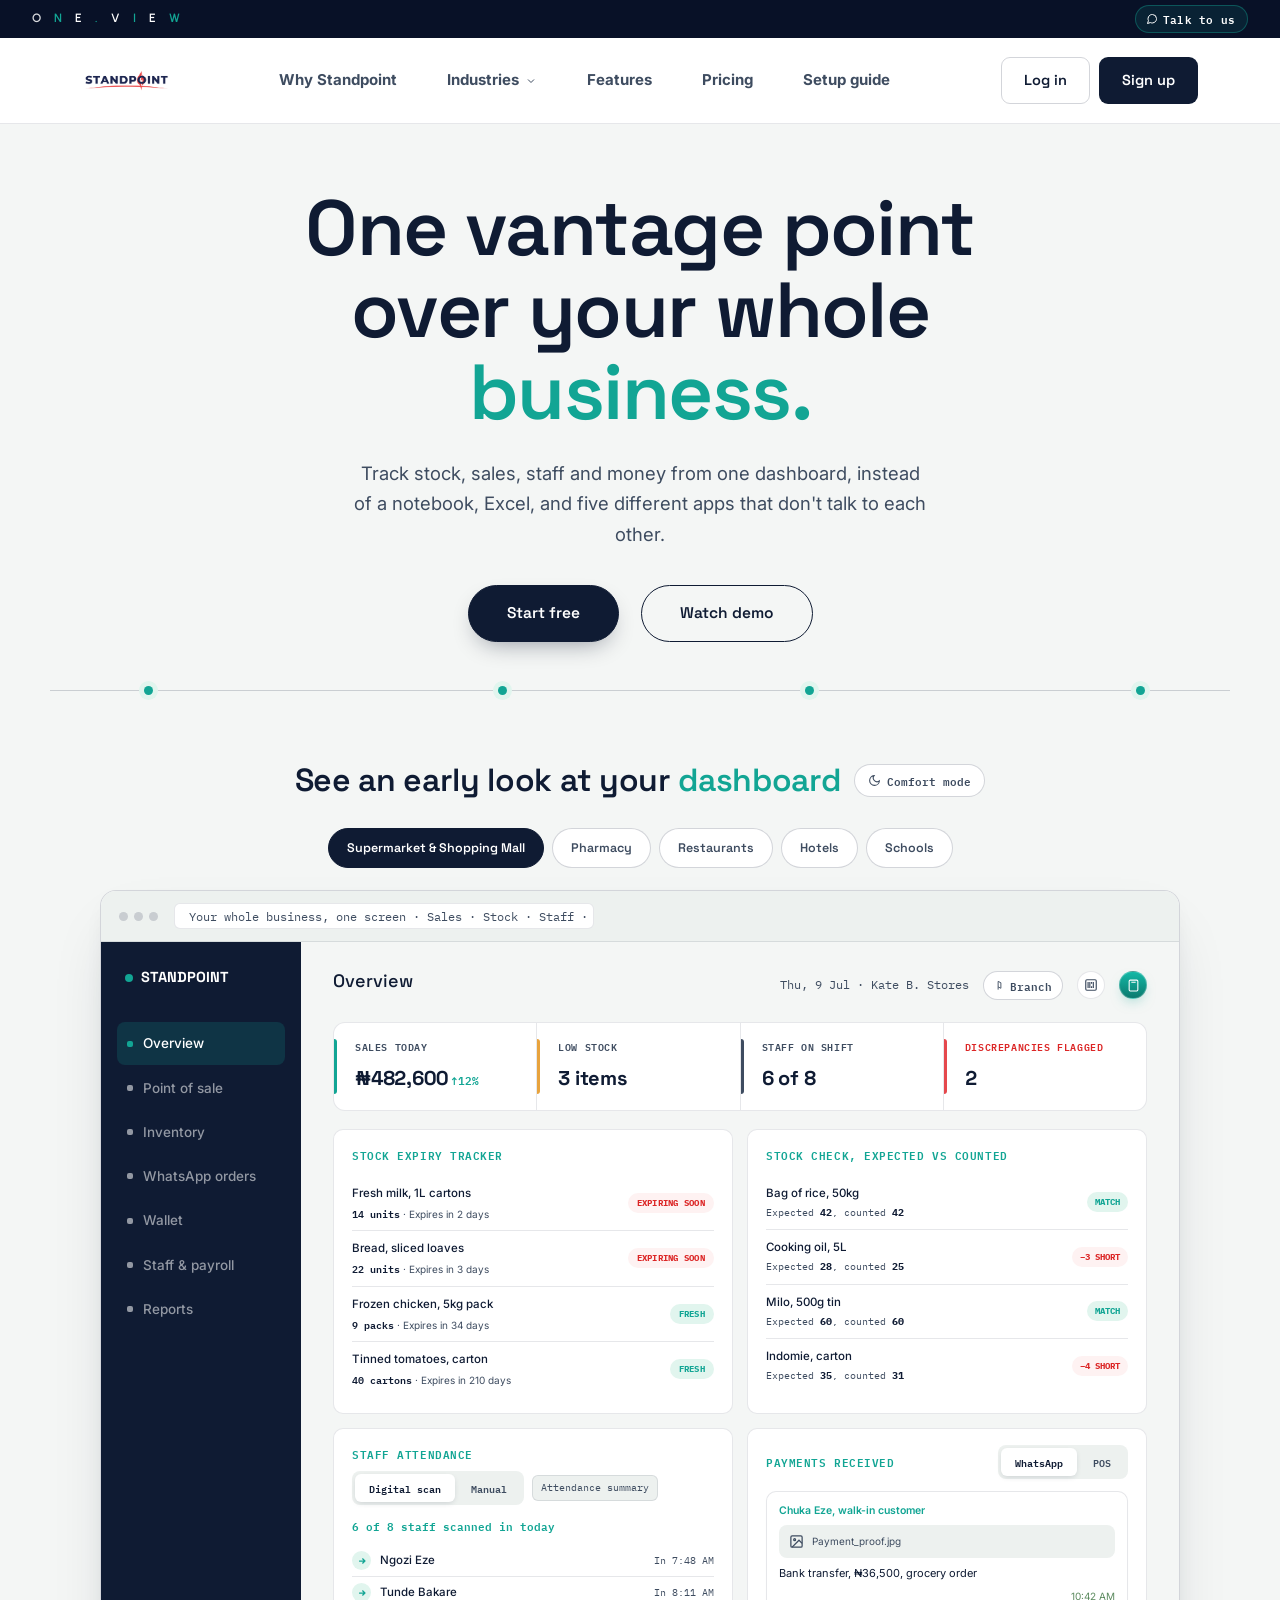
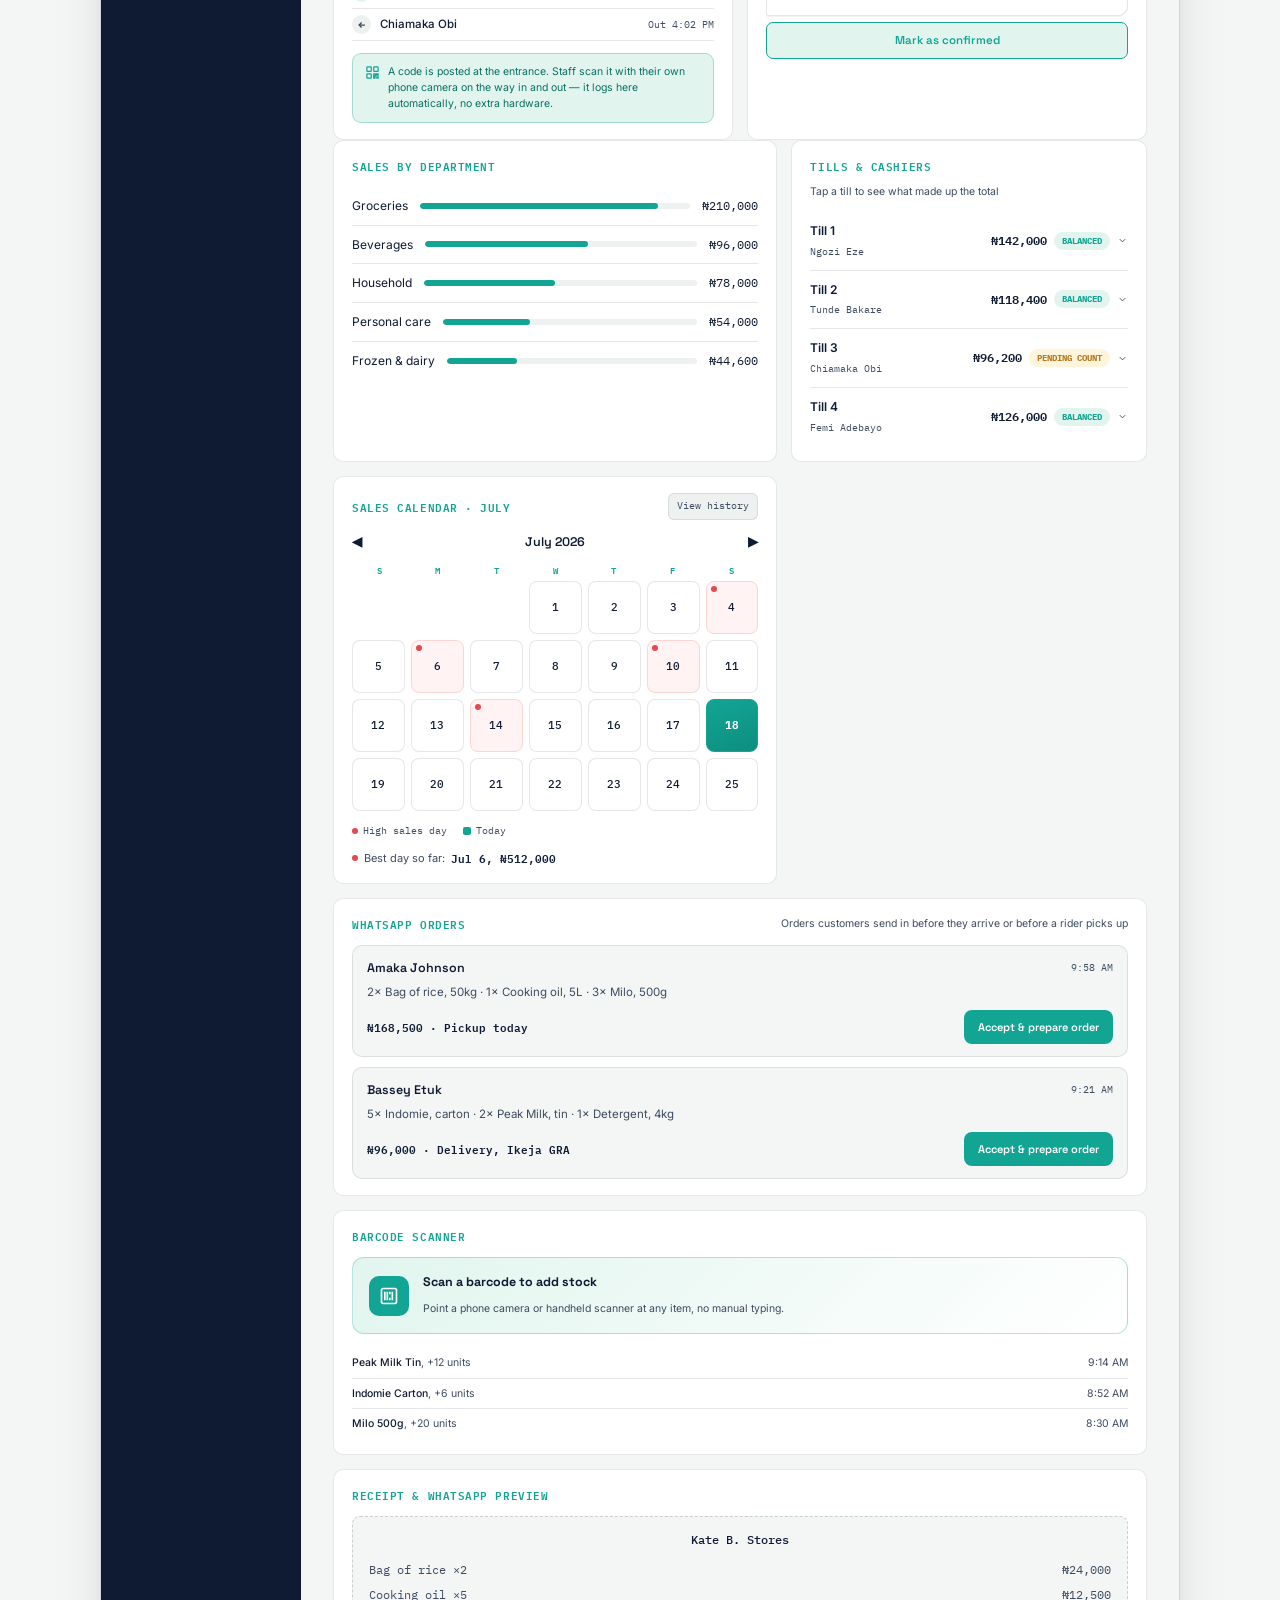
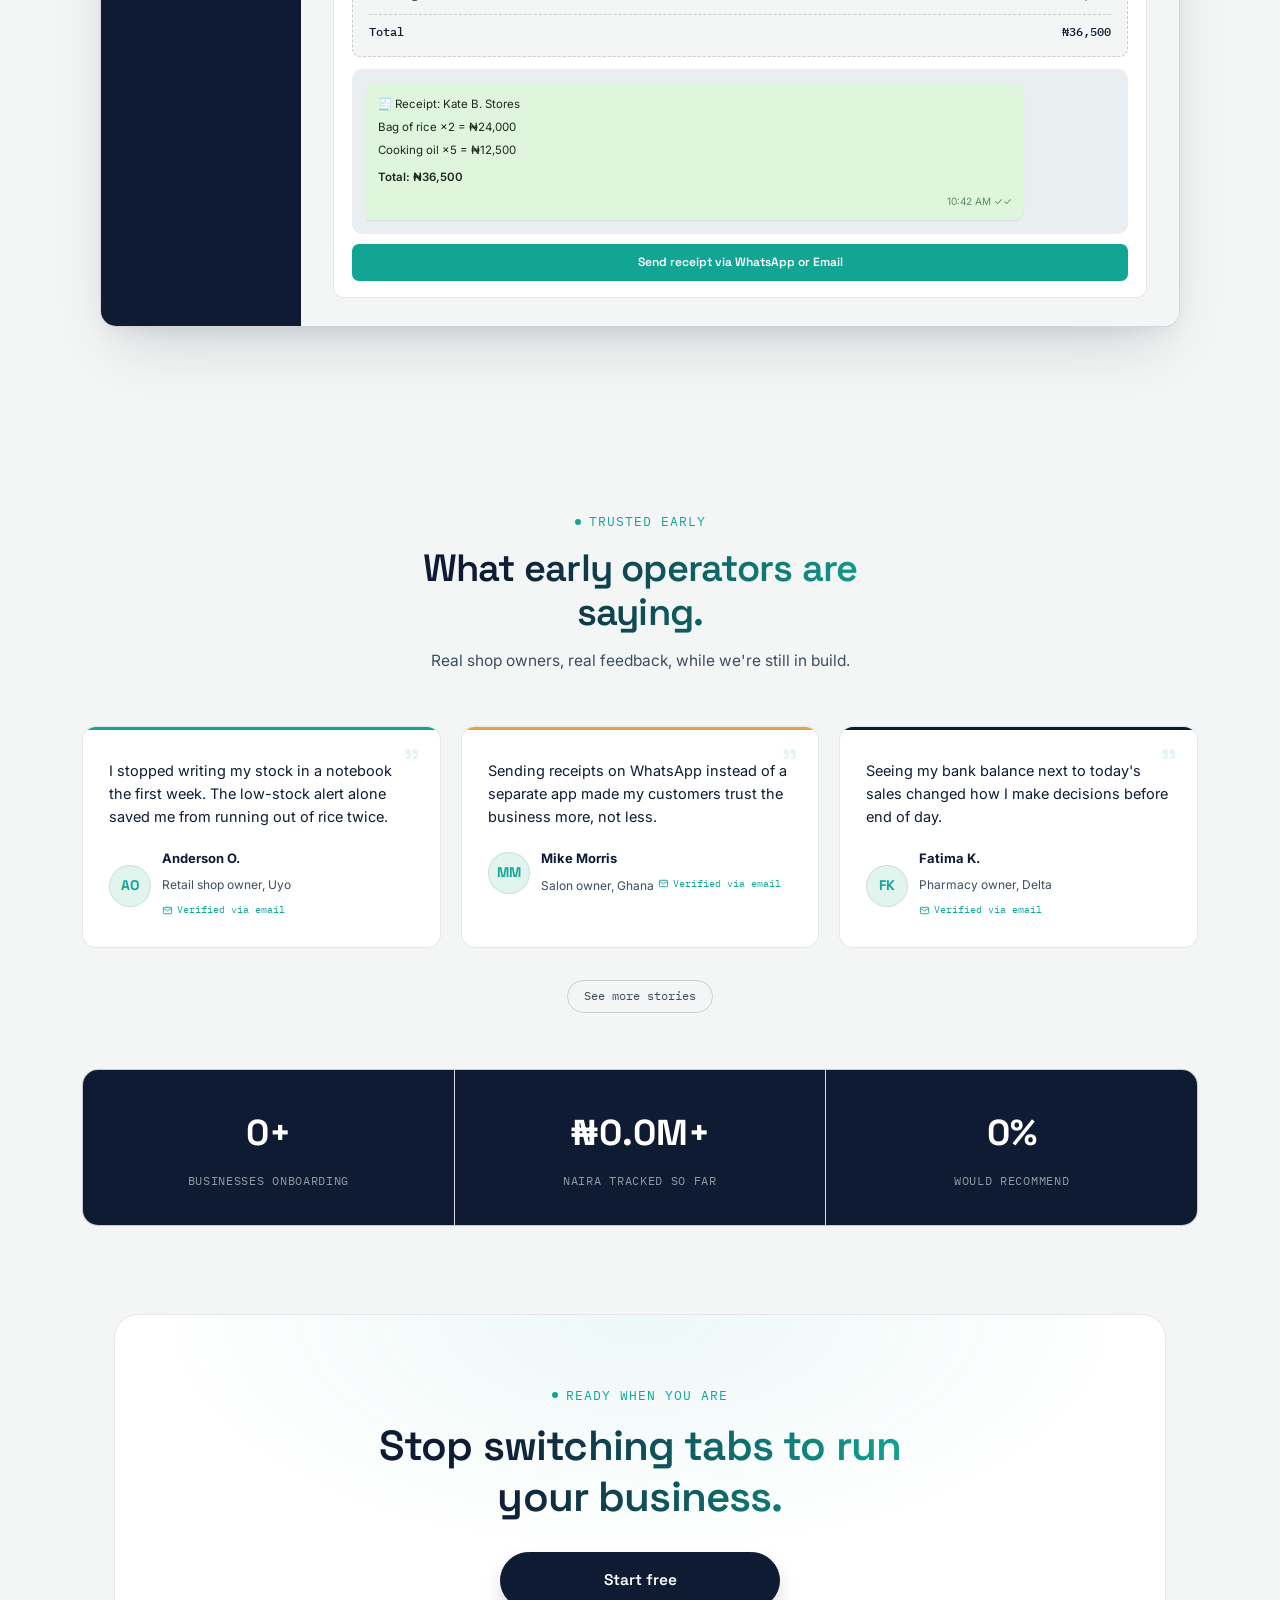
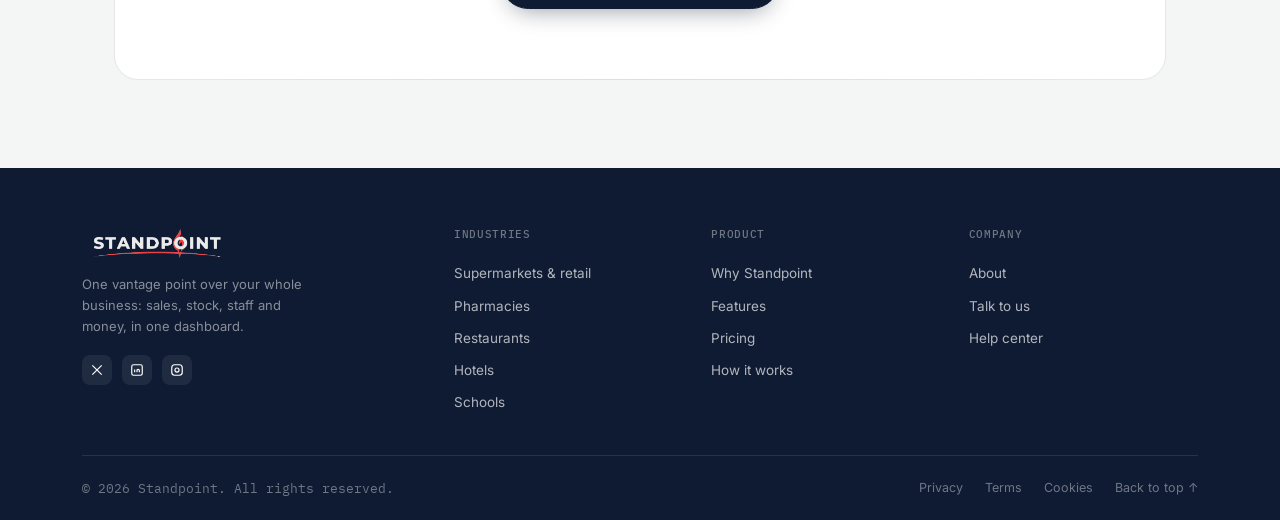
==== commit 5cf8ab43: "Path" ====
--- a/index.html
+++ b/index.html
@@ -28,7 +28,7 @@
 <nav id="siteNav">
   <div class="wrap">
     <a href="index.html" class="logo-link">
-      <div class="logo-placehold"><img src="img/LOGO/time.png" class="w-100 big" alt="Standpoint Logo"></div>
+      <div class="logo-placehold"><img src="img/LOGO/Untitled design.png" class="w-100 big" alt="Standpoint Logo"></div>
     </a>
     <div class="nav-links">
       <a href="why-standpoint.html" class="fw-bold">Why Standpoint</a>
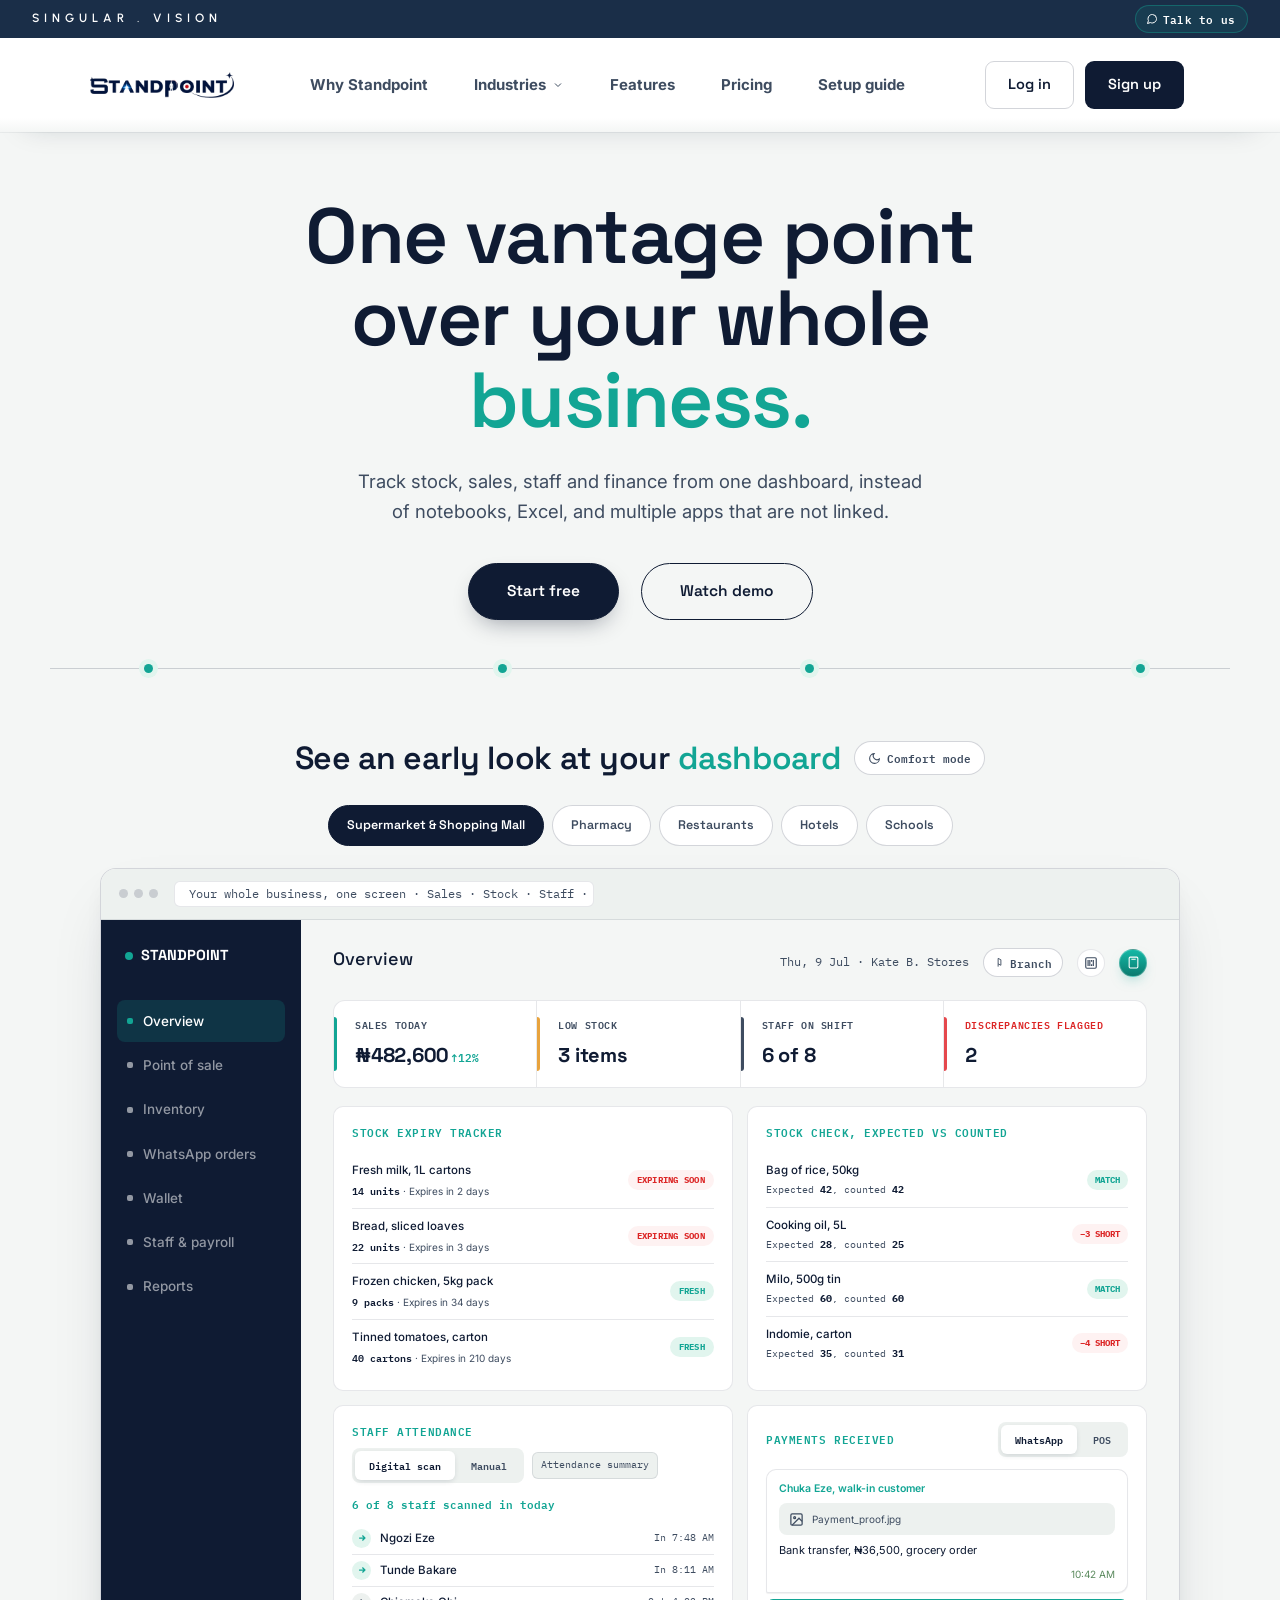
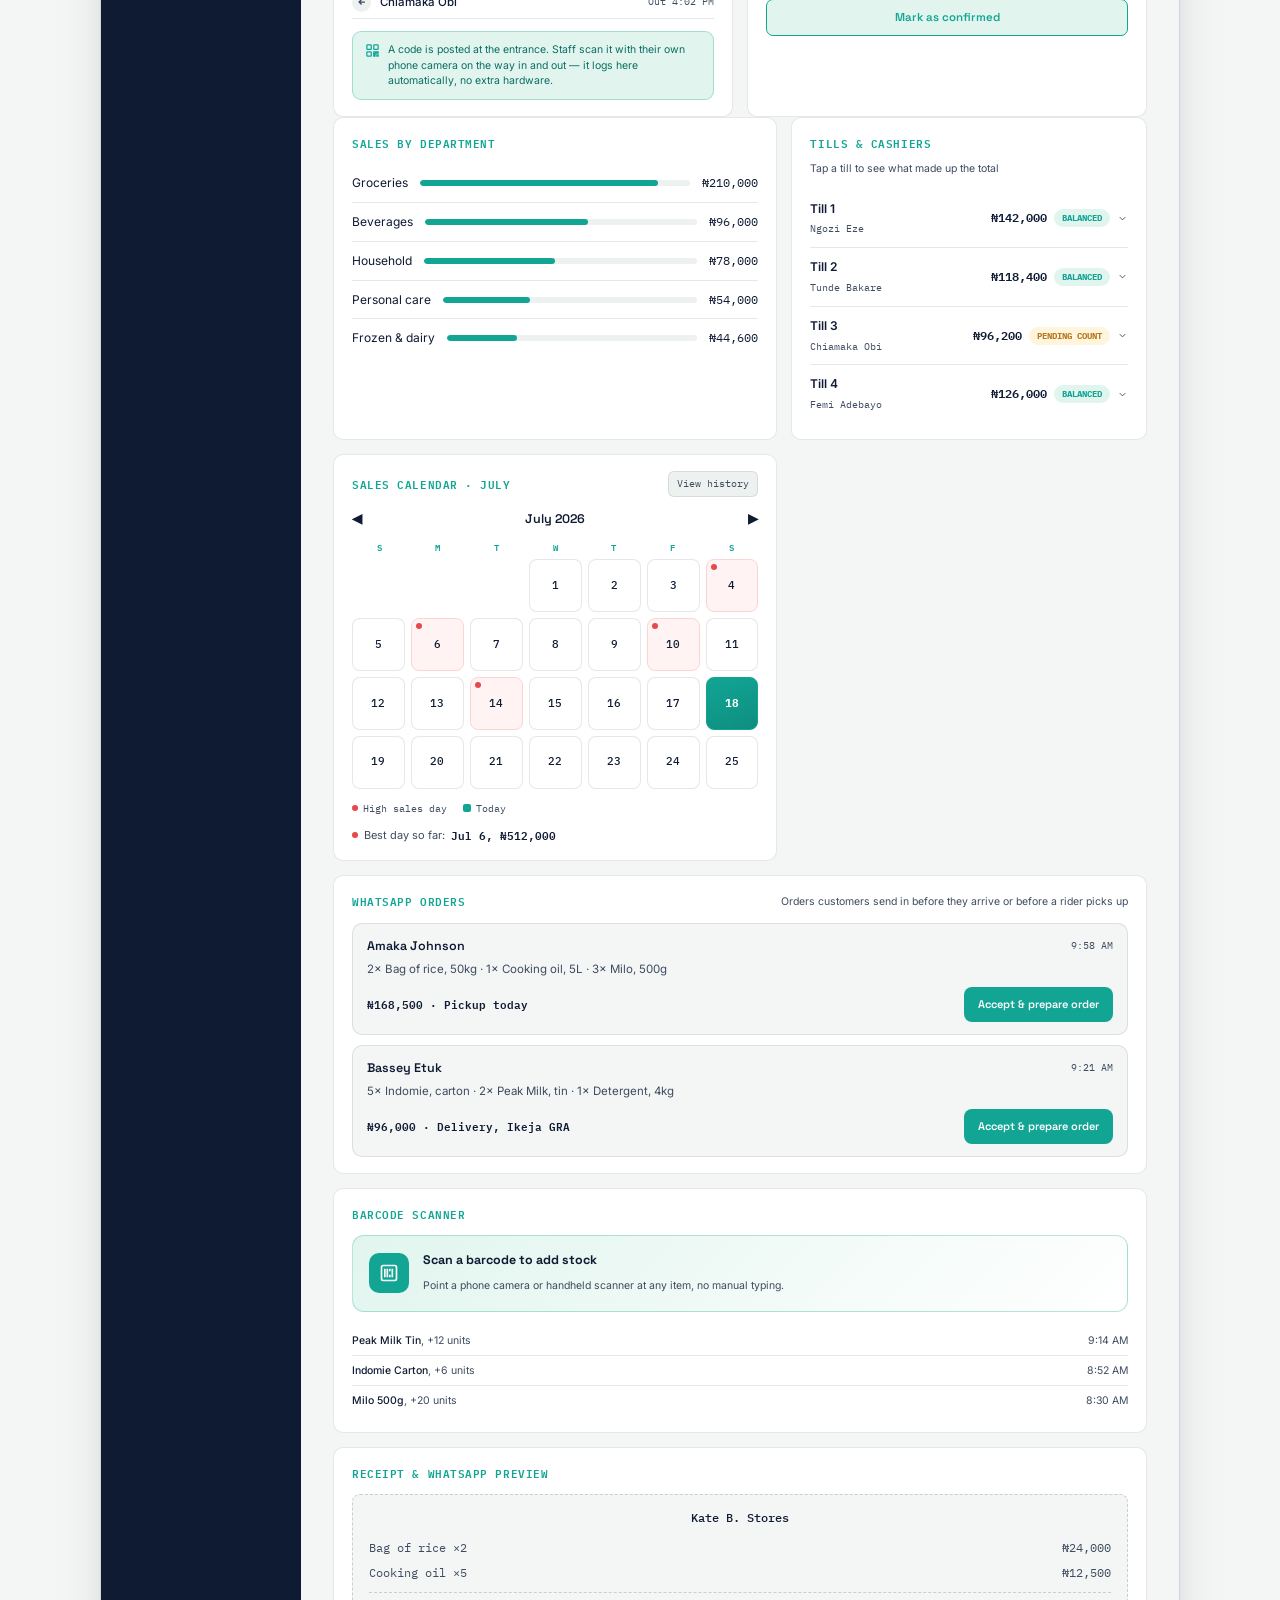
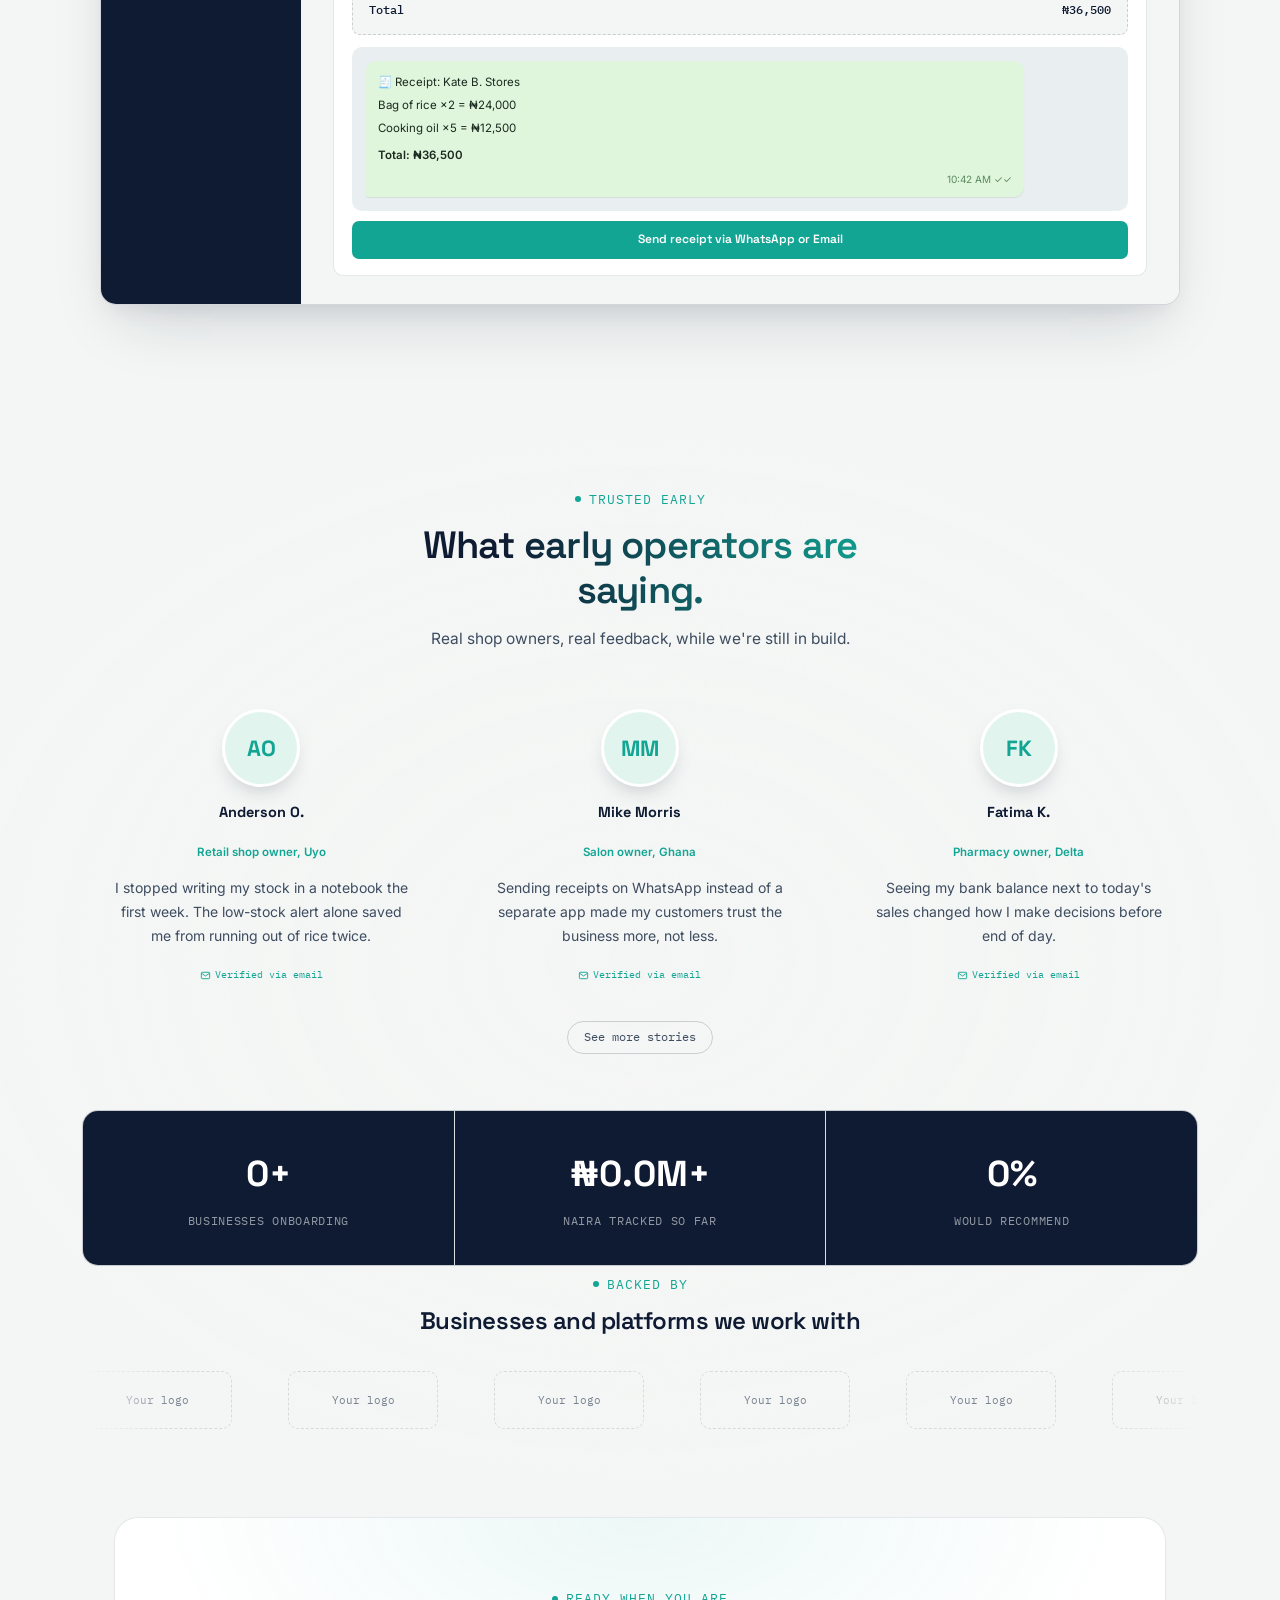
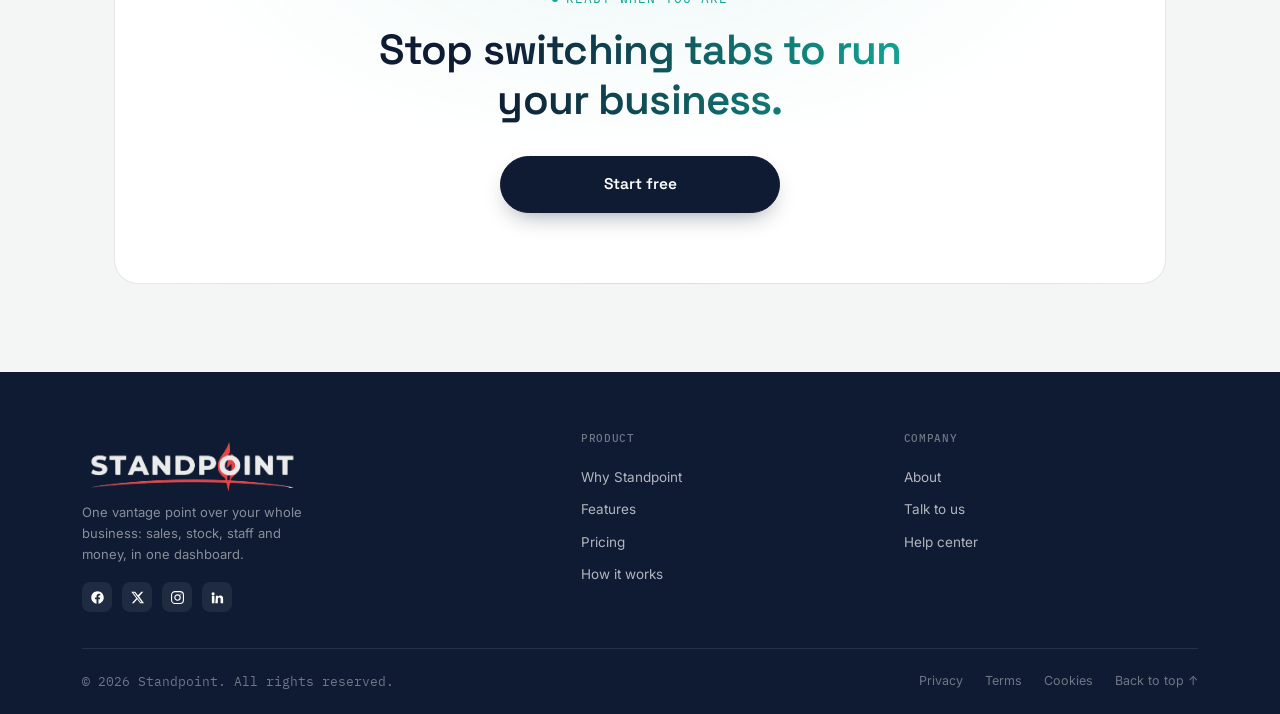
==== commit e5adb27e: "processed valid" ====
--- a/index.html
+++ b/index.html
@@ -10,88 +10,118 @@
 <link href="https://cdn.jsdelivr.net/npm/bootstrap@5.0.2/dist/css/bootstrap.min.css" rel="stylesheet" integrity="sha384-EVSTQN3/azprG1Anm3QDgpJLIm9Nao0Yz1ztcQTwFspd3yD65VohhpuuCOmLASjC" crossorigin="anonymous">
 <link rel="stylesheet" href="styles.css">
 <link href="https://fonts.googleapis.com/css2?family=Urbanist:wght@400;500;600;700&display=swap" rel="stylesheet">
+<link rel="stylesheet" href="https://cdn.jsdelivr.net/npm/bootstrap-icons@1.11.3/font/bootstrap-icons.min.css" crossorigin="anonymous">
+
 </head>
 <body>
-
-<div class="topbar">
-  <div class="topbar-signs" aria-hidden="true">
-    <span class="signs-track">O<span class="sign-white"></span> <span class="sign-teal">N</span> <span class="sign-white">E</span> <span class="sign-teal">.</span> <span class="sign-white">V</span> <span class="sign-teal">I</span> <span class="sign-white">E</span> <span class="sign-teal">W</span></span>
-  </div>
-  <div class="topbar-actions">
-    <button class="tb-btn talk-btn" onclick="toggleContact(true)" title="Talk to us">
-      <svg viewBox="0 0 24 24" fill="none" stroke="currentColor" stroke-width="2"><path d="M21 11.5a8.38 8.38 0 0 1-.9 3.8 8.5 8.5 0 0 1-7.6 4.7 8.38 8.38 0 0 1-3.8-.9L3 21l1.9-5.7a8.38 8.38 0 0 1-.9-3.8 8.5 8.5 0 0 1 4.7-7.6 8.38 8.38 0 0 1 3.8-.9h.5a8.48 8.48 0 0 1 8 8v.5z"/></svg>
-      <span>Talk to us</span>
-    </button>
-  </div>
-</div>
-
-<nav id="siteNav">
-  <div class="wrap">
-    <a href="index.html" class="logo-link">
-      <div class="logo-placehold"><img src="img/LOGO/Untitled design.png" class="w-100 big" alt="Standpoint Logo"></div>
-    </a>
-    <div class="nav-links">
-      <a href="why-standpoint.html" class="fw-bold">Why Standpoint</a>
-      <div class="has-dropdown" id="industriesDropdown">
-        <span class="drop-trigger fw-bold" onclick="toggleDropdown(event)">Industries <svg viewBox="0 0 24 24" fill="none" stroke="currentColor" stroke-width="2"><path d="M6 9l6 6 6-6"/></svg></span>
-        <div class="dropdown">
-          <a href="#" onclick="return goToDashboard(event,'restaurant')"><span class="di">R</span><span class="dtext"><b>Restaurants</b><span>Tables, orders, kitchen flow</span></span></a>
-          <a href="#" class="soon" onclick="return false;"><span class="di">S</span><span class="dtext"><b>Salons</b><span>Bookings, staff commission</span></span><span class="soon-badge">Soon</span></a>
-          <a href="#" onclick="return goToDashboard(event,'supermarket')"><span class="di">R</span><span class="dtext"><b>Retail shops</b><span>POS, stock, receipts</span></span></a>
-          <a href="#" onclick="return goToDashboard(event,'pharmacy')"><span class="di">P</span><span class="dtext"><b>Pharmacies</b><span>Batch &amp; expiry tracking</span></span></a>
-          <a href="#" onclick="return goToDashboard(event,'school')"><span class="di">S</span><span class="dtext"><b>Schools</b><span>Fees, records, attendance</span></span></a>
-          <a href="#" onclick="return goToDashboard(event,'hotel')"><span class="di">H</span><span class="dtext"><b>Hotels</b><span>Rooms, bookings, invoices</span></span></a>
-          <a href="#" class="soon" onclick="return false;"><span class="di">C</span><span class="dtext"><b>Construction</b><span>Projects &amp; milestones</span></span><span class="soon-badge">Soon</span></a>
-          <a href="#" class="soon" onclick="return false;"><span class="di">F</span><span class="dtext"><b>Freelancers</b><span>Invoicing, time tracking</span></span><span class="soon-badge">Soon</span></a>
-        </div>
-      </div>
-      <a href="feature.html" class="fw-bold">Features</a>
-      <a href="pricing.html" class="fw-bold">Pricing</a>
-      <a href="workings.html" class="fw-bold">Setup guide</a>
-    </div>
-    <div class="nav-cta">
+  <div class="topbar">
+    <div class="topbar-signs" aria-hidden="true">
+      <span class="signs-track"><span class="sign-white">SINGULAR</span> <span class="sign-gray">.</span> <span class="sign-white">VISION</span></span>
+    </div>
+    <div class="topbar-actions">
+      <button class="tb-btn talk-btn" onclick="toggleContact(true)" title="Talk to us">
+        <svg viewBox="0 0 24 24" fill="none" stroke="currentColor" stroke-width="2"><path d="M21 11.5a8.38 8.38 0 0 1-.9 3.8 8.5 8.5 0 0 1-7.6 4.7 8.38 8.38 0 0 1-3.8-.9L3 21l1.9-5.7a8.38 8.38 0 0 1-.9-3.8 8.5 8.5 0 0 1 4.7-7.6 8.38 8.38 0 0 1 3.8-.9h.5a8.48 8.48 0 0 1 8 8v.5z"/></svg>
+        <span>Talk to us</span>
+      </button>
+    </div>
+  </div>
+
+  <nav id="siteNav">
+    <div class="wrap">
+      <a href="index.html" class="logo-link">
+        <div class="logo-placehold">
+          <img src="img/LOGO/loggs.png" alt="Standpoint Logo">
+        </div>
+      </a>
+
+      <div class="nav-links">
+        <a href="why-standpoint.html" class="fw-bold">Why Standpoint</a>
+
+        <div class="has-dropdown" id="industriesDropdown">
+          <span class="drop-trigger fw-bold" onclick="toggleDropdown(event)" tabindex="0" role="button" aria-haspopup="true" aria-expanded="false">
+            Industries
+            <svg viewBox="0 0 24 24" fill="none" stroke="currentColor" stroke-width="2"><path d="M6 9l6 6 6-6"/></svg>
+          </span>
+          <div class="dropdown">
+            <a href="#" onclick="return goToDashboard(event,'restaurant')"><span class="di"><i class="bi bi-cart3"></i></span><span class="dtext"><b>Restaurants</b><span>Tables, orders, kitchen flow</span></span></a>
+            <a href="#" class="soon" onclick="return false;"><span class="di"><i class="bi bi-scissors"></i></span><span class="dtext"><b>Salons</b><span>Bookings, staff commission</span></span><span class="soon-badge">Soon</span></a>
+            <a href="#" onclick="return goToDashboard(event,'supermarket')"><span class="di"><i class="bi bi-cart-check"></i></span><span class="dtext"><b>Retail shops</b><span>POS, stock, receipts</span></span></a>
+            <a href="#" onclick="return goToDashboard(event,'pharmacy')"><span class="di"><i class="bi bi-capsule"></i></span><span class="dtext"><b>Pharmacies</b><span>Batch &amp; expiry tracking</span></span></a>
+            <a href="#" onclick="return goToDashboard(event,'school')"><span class="di"><i class="bi bi-person-badge"></i></span><span class="dtext"><b>Schools</b><span>Fees, records, attendance</span></span></a>
+            <a href="#" onclick="return goToDashboard(event,'hotel')"><span class="di"><i class="bi bi-building"></i></span><span class="dtext"><b>Hotels</b><span>Rooms, bookings, invoices</span></span></a>
+            <a href="#" class="soon" onclick="return false;"><span class="di">C</span><span class="dtext"><b>Construction</b><span>Projects &amp; milestones</span></span><span class="soon-badge">Soon</span></a>
+            <a href="#" class="soon" onclick="return false;"><span class="di">F</span><span class="dtext"><b>Freelancers</b><span>Invoicing, time tracking</span></span><span class="soon-badge">Soon</span></a>
+          </div>
+        </div>
+
+        <a href="feature.html" class="fw-bold">Features</a>
+        <a href="pricing.html" class="fw-bold">Pricing</a>
+        <a href="workings.html" class="fw-bold">Setup guide</a>
+      </div>
+
+      <div class="nav-cta">
         <a href="login.html" class="btn btn-ghost">Log in</a>
         <a href="signup.html" class="btn btn-primary">Sign up</a>
-    </div>
-    <button class="nav-toggle" id="navToggle" onclick="toggleMobileDrawer()" aria-label="Open menu">
-      <span></span><span></span><span></span>
-    </button>
-  </div>
-  <div class="mobile-drawer" id="mobileDrawer">
-    <div class="wrap">
-      <a href="why-standpoint.html">Why Standpoint</a>
-      <div class="md-group-head" onclick="toggleMobileSub(this)">Industries <svg viewBox="0 0 24 24" fill="none" stroke="currentColor" stroke-width="2"><path d="M6 9l6 6 6-6"/></svg></div>
-      <div class="md-sub">
-        <a href="#" onclick="return goToDashboard(event,'restaurant')">Restaurants</a>
-        <a href="#" onclick="return false;">Salons <span class="soon-badge">Soon</span></a>
-        <a href="#" onclick="return goToDashboard(event,'supermarket')">Retail shops</a>
-        <a href="#" onclick="return goToDashboard(event,'pharmacy')">Pharmacies</a>
-        <a href="#" onclick="return goToDashboard(event,'school')">Schools</a>
-        <a href="#" onclick="return goToDashboard(event,'hotel')">Hotels</a>
-        <a href="#" onclick="return false;">Construction <span class="soon-badge">Soon</span></a>
-        <a href="#" onclick="return false;">Freelancers <span class="soon-badge">Soon</span></a>
-      </div>
-      <a href="features.html">Features</a>
-      <a href="plans.html">Pricing</a>
-      <a href="platform.html">Platfroms</a>
-      <a href="workings.html">Setup guide</a>
-      <div class="md-cta">
+      </div>
+
+      <button class="nav-toggle" id="navToggle" onclick="toggleMobileDrawer()" aria-label="Open menu" aria-expanded="false" aria-controls="mobileDrawer">
+        <span></span><span></span><span></span>
+      </button>
+    </div>
+
+    <!-- dim backdrop, closes the drawer on click -->
+    <div class="drawer-overlay" id="drawerOverlay" onclick="closeMobileDrawer()"></div>
+
+    <aside class="mobile-drawer" id="mobileDrawer" aria-hidden="true">
+      <div class="mobile-drawer-head">
+        <div class="logo-placehold sm"><img src="img/LOGO/loggs.png" alt="Standpoint Logo"></div>
+        <button class="drawer-close" onclick="closeMobileDrawer()" aria-label="Close menu">
+          <svg viewBox="0 0 24 24" fill="none" stroke="currentColor" stroke-width="2"><path d="M6 6l12 12M18 6L6 18"/></svg>
+        </button>
+      </div>
+
+      <div class="mobile-drawer-body">
+        <a href="why-standpoint.html">Why Standpoint</a>
+
+        <div class="md-group">
+          <div class="md-group-head" onclick="toggleMobileSub(this)" role="button" tabindex="0" aria-expanded="false">
+            <span>Industries</span>
+            <svg class="md-chev" viewBox="0 0 24 24" fill="none" stroke="currentColor" stroke-width="2"><path d="M6 9l6 6 6-6"/></svg>
+          </div>
+          <div class="md-sub">
+            <a href="#" onclick="return goToDashboard(event,'restaurant')"><span>Restaurants</span><small>Tables, orders, kitchen flow</small></a>
+            <a href="#" class="soon" onclick="return false;"><span>Salons</span><small>Bookings, staff commission</small><em class="soon-badge">Soon</em></a>
+            <a href="#" onclick="return goToDashboard(event,'supermarket')"><span>Retail shops</span><small>POS, stock, receipts</small></a>
+            <a href="#" onclick="return goToDashboard(event,'pharmacy')"><span>Pharmacies</span><small>Batch &amp; expiry tracking</small></a>
+            <a href="#" onclick="return goToDashboard(event,'school')"><span>Schools</span><small>Fees, records, attendance</small></a>
+            <a href="#" onclick="return goToDashboard(event,'hotel')"><span>Hotels</span><small>Rooms, bookings, invoices</small></a>
+            <a href="#" class="soon" onclick="return false;"><span>Construction</span><small>Projects &amp; milestones</small><em class="soon-badge">Soon</em></a>
+            <a href="#" class="soon" onclick="return false;"><span>Freelancers</span><small>Invoicing, time tracking</small><em class="soon-badge">Soon</em></a>
+          </div>
+        </div>
+
+        <a href="features.html">Features</a>
+        <a href="plans.html">Pricing</a>
+        <a href="workings.html">Setup guide</a>
+      </div>
+
+      <div class="mobile-drawer-foot">
         <a href="login.html" class="btn btn-ghost">Log in</a>
         <a href="signup.html" class="btn btn-primary">Sign up</a>
       </div>
-    </div>
-  </div>
-</nav>
+    </aside>
+  </nav>
 
 <header class="hero">
   <div class="hero-bg-layer" aria-hidden="true">
     <img class="hero-bg-img a" src="img/BG/Bg (2).png" alt="" onerror="this.style.display='none'">
     <img class="hero-bg-img b" src="img/BG/Bg4.png" alt="" onerror="this.style.display='none'">
+    
   </div>
   <div class="wrap hero-inner">
     
     <h1 class="headline">One vantage point<br>over your whole <span class="accent">business.</span></h1>
-    <p class="sub">Track stock, sales, staff and money from one dashboard, instead of a notebook, Excel, and five different apps that don't talk to each other.</p>
+    <p class="sub">Track stock, sales, staff and finance from one dashboard, instead of notebooks, Excel, and multiple apps that are not linked.</p>
     <div class="hero-actions">
       <a href="signup.html" class="btn btn-deep btn-lg">Start free</a>
       <a href="#dash-preview-anchor" class="btn btn-outline-deep btn-lg">Watch demo</a>
@@ -1461,91 +1491,85 @@
       <p>Real shop owners, real feedback, while we're still in build.</p>
     </div>
     <div class="test-grid">
-      <div class="test-card">
-        <span class="quote-mark">&quot;</span>
+      <div class="test-card natural">
+        <div class="test-photo">
+          <img src="" alt="Anderson O." onload="this.style.display='block'; this.nextElementSibling.style.display='none';" onerror="this.style.display='none'; this.nextElementSibling.style.display='flex';">
+          <span class="avatar-fallback">AO</span>
+        </div>
+        <div class="test-name-row">
+          <b>Anderson O.</b>
+          <span class="test-email"><!-- e.g. anderson@yourbusiness.com --></span>
+        </div>
+        <span class="test-role">Retail shop owner, Uyo</span>
         <p>I stopped writing my stock in a notebook the first week. The low-stock alert alone saved me from running out of rice twice.</p>
-        <div class="who">
-          <div class="avatar">
-            <img src="" alt="Anderson O." onload="this.style.display='block'; this.nextElementSibling.style.display='none';" onerror="this.style.display='none'; this.nextElementSibling.style.display='flex';">
-            <span class="avatar-fallback">AO</span>
-          </div>
-          <div>
-            <b>Anderson O.</b><span>Retail shop owner, Uyo</span>
-            <div class="verify-badge"><svg viewBox="0 0 24 24" fill="none" stroke="currentColor" stroke-width="2"><rect x="3" y="5" width="18" height="14" rx="2"/><path d="M3 7l9 6 9-6"/></svg> Verified via email</div>
-          </div>
-        </div>
-      </div>
-      <div class="test-card">
-        <span class="quote-mark">&quot;</span>
+        <div class="verify-badge"><svg viewBox="0 0 24 24" fill="none" stroke="currentColor" stroke-width="2"><rect x="3" y="5" width="18" height="14" rx="2"/><path d="M3 7l9 6 9-6"/></svg> Verified via email</div>
+      </div>
+      <div class="test-card natural">
+        <div class="test-photo">
+          <img src="" alt="Mike Morris" onload="this.style.display='block'; this.nextElementSibling.style.display='none';" onerror="this.style.display='none'; this.nextElementSibling.style.display='flex';">
+          <span class="avatar-fallback">MM</span>
+        </div>
+        <div class="test-name-row">
+          <b>Mike Morris</b>
+          <span class="test-email"><!-- e.g. mike@yourbusiness.com --></span>
+        </div>
+        <span class="test-role">Salon owner, Ghana</span>
         <p>Sending receipts on WhatsApp instead of a separate app made my customers trust the business more, not less.</p>
-        <div class="who">
-          <div class="avatar">
-            <img src="" alt="Mike Morris" onload="this.style.display='block'; this.nextElementSibling.style.display='none';" onerror="this.style.display='none'; this.nextElementSibling.style.display='flex';">
-            <span class="avatar-fallback">MM</span>
-          </div>
-          <div>
-            <b>Mike Morris</b><span>Salon owner, Ghana</span>
-            <div class="verify-badge"><svg viewBox="0 0 24 24" fill="none" stroke="currentColor" stroke-width="2"><rect x="3" y="5" width="18" height="14" rx="2"/><path d="M3 7l9 6 9-6"/></svg> Verified via email</div>
-          </div>
-        </div>
-      </div>
-      <div class="test-card">
-        <span class="quote-mark">&quot;</span>
+        <div class="verify-badge"><svg viewBox="0 0 24 24" fill="none" stroke="currentColor" stroke-width="2"><rect x="3" y="5" width="18" height="14" rx="2"/><path d="M3 7l9 6 9-6"/></svg> Verified via email</div>
+      </div>
+      <div class="test-card natural">
+        <div class="test-photo">
+          <img src="" alt="Fatima K." onload="this.style.display='block'; this.nextElementSibling.style.display='none';" onerror="this.style.display='none'; this.nextElementSibling.style.display='flex';">
+          <span class="avatar-fallback">FK</span>
+        </div>
+        <div class="test-name-row">
+          <b>Fatima K.</b>
+          <span class="test-email"><!-- e.g. fatima@yourbusiness.com --></span>
+        </div>
+        <span class="test-role">Pharmacy owner, Delta</span>
         <p>Seeing my bank balance next to today's sales changed how I make decisions before end of day.</p>
-        <div class="who">
-          <div class="avatar">
-            <img src="" alt="Fatima K." onload="this.style.display='block'; this.nextElementSibling.style.display='none';" onerror="this.style.display='none'; this.nextElementSibling.style.display='flex';">
-            <span class="avatar-fallback">FK</span>
-          </div>
-          <div>
-            <b>Fatima K.</b><span>Pharmacy owner, Delta</span>
-            <div class="verify-badge"><svg viewBox="0 0 24 24" fill="none" stroke="currentColor" stroke-width="2"><rect x="3" y="5" width="18" height="14" rx="2"/><path d="M3 7l9 6 9-6"/></svg> Verified via email</div>
-          </div>
-        </div>
+        <div class="verify-badge"><svg viewBox="0 0 24 24" fill="none" stroke="currentColor" stroke-width="2"><rect x="3" y="5" width="18" height="14" rx="2"/><path d="M3 7l9 6 9-6"/></svg> Verified via email</div>
       </div>
     </div>
     <div class="test-grid-more" id="testGridMore">
-      <div class="test-card">
-        <span class="quote-mark">&quot;</span>
+      <div class="test-card natural">
+        <div class="test-photo">
+          <img src="" alt="Chidinma O." onload="this.style.display='block'; this.nextElementSibling.style.display='none';" onerror="this.style.display='none'; this.nextElementSibling.style.display='flex';">
+          <span class="avatar-fallback">CO</span>
+        </div>
+        <div class="test-name-row">
+          <b>Chidinma O.</b>
+          <span class="test-email"><!-- email --></span>
+        </div>
+        <span class="test-role">Hotel manager, Enugu</span>
         <p>The staff attendance QR code stopped the arguments about who came in late. Everyone sees the same log.</p>
-        <div class="who">
-          <div class="avatar">
-            <img src="" alt="Chidinma O." onload="this.style.display='block'; this.nextElementSibling.style.display='none';" onerror="this.style.display='none'; this.nextElementSibling.style.display='flex';">
-            <span class="avatar-fallback">CO</span>
-          </div>
-          <div>
-            <b>Chidinma O.</b><span>Hotel manager, Enugu</span>
-            <div class="verify-badge"><svg viewBox="0 0 24 24" fill="none" stroke="currentColor" stroke-width="2"><rect x="3" y="5" width="18" height="14" rx="2"/><path d="M3 7l9 6 9-6"/></svg> Verified via email</div>
-          </div>
-        </div>
-      </div>
-      <div class="test-card">
-        <span class="quote-mark">&quot;</span>
+        <div class="verify-badge"><svg viewBox="0 0 24 24" fill="none" stroke="currentColor" stroke-width="2"><rect x="3" y="5" width="18" height="14" rx="2"/><path d="M3 7l9 6 9-6"/></svg> Verified via email</div>
+      </div>
+      <div class="test-card natural">
+        <div class="test-photo">
+          <img src="" alt="Tunde B." onload="this.style.display='block'; this.nextElementSibling.style.display='none';" onerror="this.style.display='none'; this.nextElementSibling.style.display='flex';">
+          <span class="avatar-fallback">TB</span>
+        </div>
+        <div class="test-name-row">
+          <b>Tunde B.</b>
+          <span class="test-email"><!-- email --></span>
+        </div>
+        <span class="test-role">School proprietor, Ibadan</span>
         <p>I can finally see which parents haven't paid without going through a physical register class by class.</p>
-        <div class="who">
-          <div class="avatar">
-            <img src="" alt="Tunde B." onload="this.style.display='block'; this.nextElementSibling.style.display='none';" onerror="this.style.display='none'; this.nextElementSibling.style.display='flex';">
-            <span class="avatar-fallback">TB</span>
-          </div>
-          <div>
-            <b>Tunde B.</b><span>School proprietor, Ibadan</span>
-            <div class="verify-badge"><svg viewBox="0 0 24 24" fill="none" stroke="currentColor" stroke-width="2"><rect x="3" y="5" width="18" height="14" rx="2"/><path d="M3 7l9 6 9-6"/></svg> Verified via email</div>
-          </div>
-        </div>
-      </div>
-      <div class="test-card">
-        <span class="quote-mark">&quot;</span>
+        <div class="verify-badge"><svg viewBox="0 0 24 24" fill="none" stroke="currentColor" stroke-width="2"><rect x="3" y="5" width="18" height="14" rx="2"/><path d="M3 7l9 6 9-6"/></svg> Verified via email</div>
+      </div>
+      <div class="test-card natural">
+        <div class="test-photo">
+          <img src="" alt="Halima S." onload="this.style.display='block'; this.nextElementSibling.style.display='none';" onerror="this.style.display='none'; this.nextElementSibling.style.display='flex';">
+          <span class="avatar-fallback">HS</span>
+        </div>
+        <div class="test-name-row">
+          <b>Halima S.</b>
+          <span class="test-email"><!-- email --></span>
+        </div>
+        <span class="test-role">Supermarket owner, Kano</span>
         <p>Restocking used to mean counting shelves by hand. Now I scan and I'm done in minutes.</p>
-        <div class="who">
-          <div class="avatar">
-            <img src="" alt="Halima S." onload="this.style.display='block'; this.nextElementSibling.style.display='none';" onerror="this.style.display='none'; this.nextElementSibling.style.display='flex';">
-            <span class="avatar-fallback">HS</span>
-          </div>
-          <div>
-            <b>Halima S.</b><span>Supermarket owner, Kano</span>
-            <div class="verify-badge"><svg viewBox="0 0 24 24" fill="none" stroke="currentColor" stroke-width="2"><rect x="3" y="5" width="18" height="14" rx="2"/><path d="M3 7l9 6 9-6"/></svg> Verified via email</div>
-          </div>
-        </div>
+        <div class="verify-badge"><svg viewBox="0 0 24 24" fill="none" stroke="currentColor" stroke-width="2"><rect x="3" y="5" width="18" height="14" rx="2"/><path d="M3 7l9 6 9-6"/></svg> Verified via email</div>
       </div>
     </div>
     <div class="see-more-row"><button class="see-more-link" id="seeMoreBtn" onclick="toggleMoreTestimonials()">See more stories</button></div>
@@ -1554,6 +1578,41 @@
       <div class="counter"><div class="num" data-target="4200000" data-prefix="₦" data-suffix="+" data-compact="true">0</div><div class="lbl">Naira tracked so far</div></div>
       <div class="counter"><div class="num" data-target="99" data-suffix="%">0</div><div class="lbl">Would recommend</div></div>
     </div>
+
+    <!-- Partners strip — pure CSS marquee (see styles.css), pauses on hover.
+         The logo list is duplicated once on purpose so the scroll loops
+         seamlessly; if you add/remove a logo, do it in BOTH halves. -->
+    <div class="partners-section">
+      <div class="section-head centered" style="margin-bottom:30px;">
+        <div class="eyebrow" style="justify-content:center;">Backed by</div>
+        <h3 class="partners-heading">Businesses and platforms we work with</h3>
+      </div>
+    </div>
+    <div class="partners-track-wrap">
+      <div class="partners-track">
+        <!-- === FIRST SET — replace each with a real logo image === -->
+        <div class="partner-logo"><span>Your logo</span></div>
+        <div class="partner-logo"><span>Your logo</span></div>
+        <div class="partner-logo"><span>Your logo</span></div>
+        <div class="partner-logo"><span>Your logo</span></div>
+        <div class="partner-logo"><span>Your logo</span></div>
+        <div class="partner-logo"><span>Your logo</span></div>
+        <!-- === SECOND SET — exact duplicate of the first, do not remove === -->
+        <div class="partner-logo" aria-hidden="true"><span>Your logo</span></div>
+        <div class="partner-logo" aria-hidden="true"><span>Your logo</span></div>
+        <div class="partner-logo" aria-hidden="true"><span>Your logo</span></div>
+        <div class="partner-logo" aria-hidden="true"><span>Your logo</span></div>
+        <div class="partner-logo" aria-hidden="true"><span>Your logo</span></div>
+        <div class="partner-logo" aria-hidden="true"><span>Your logo</span></div>
+      </div>
+    </div>
+    <!--
+      To swap a placeholder for a real logo, replace e.g.
+        <div class="partner-logo"><span>Your logo</span></div>
+      with
+        <div class="partner-logo"><img src="img/PARTNERS/company-name.png" alt="Company Name"></div>
+      (do this in BOTH the first and second set, same order)
+    -->
   </div>
 </section>
 
@@ -1574,18 +1633,19 @@
         <div class="logo-placehold"><img src="img/LOGO/Untitled_design__3_-removebg-preview.png" class="w-100 big" alt="Standpoint Logo"></div>
         <p>One vantage point over your whole business: sales, stock, staff and money, in one dashboard.</p>
         <div class="foot-social">
-          <a href="#" aria-label="X / Twitter"><svg viewBox="0 0 24 24" fill="none" stroke-width="2"><path d="M4 4l16 16M20 4L4 20"/></svg></a>
-          <a href="#" aria-label="LinkedIn"><svg viewBox="0 0 24 24" fill="none" stroke-width="2"><rect x="3" y="3" width="18" height="18" rx="3"/><path d="M8 11v5M8 8v.01M12 16v-5M16 16v-3a2 2 0 0 0-4 0"/></svg></a>
-          <a href="#" aria-label="Instagram"><svg viewBox="0 0 24 24" fill="none" stroke-width="2"><rect x="3" y="3" width="18" height="18" rx="5"/><circle cx="12" cy="12" r="3.5"/></svg></a>
-        </div>
-      </div>
-      <div class="foot-col">
-        <h5>Industries</h5>
-        <a href="#" onclick="return goToDashboard(event,'supermarket')">Supermarkets &amp; retail</a>
-        <a href="#" onclick="return goToDashboard(event,'pharmacy')">Pharmacies</a>
-        <a href="#" onclick="return goToDashboard(event,'restaurant')">Restaurants</a>
-        <a href="#" onclick="return goToDashboard(event,'hotel')">Hotels</a>
-        <a href="#" onclick="return goToDashboard(event,'school')">Schools</a>
+          <a href="#" aria-label="Facebook" class="fs-fb">
+            <svg viewBox="0 0 24 24"><path d="M22 12.06C22 6.5 17.52 2 12 2S2 6.5 2 12.06c0 5 3.66 9.16 8.44 9.94v-7.03H7.9v-2.91h2.54V9.85c0-2.51 1.49-3.9 3.77-3.9 1.09 0 2.24.2 2.24.2v2.46h-1.26c-1.24 0-1.63.78-1.63 1.57v1.88h2.78l-.44 2.91h-2.34V22c4.78-.78 8.44-4.94 8.44-9.94z"/></svg>
+          </a>
+          <a href="#" aria-label="X (Twitter)" class="fs-x">
+            <svg viewBox="0 0 24 24"><path d="M18.24 2.75h3.06l-6.69 7.64L22.5 21.25h-6.16l-4.83-6.32-5.52 6.32H2.93l7.16-8.18L2 2.75h6.32l4.37 5.78zM17.13 19.4h1.7L7.02 4.53H5.19z"/></svg>
+          </a>
+          <a href="#" aria-label="Instagram" class="fs-ig">
+            <svg viewBox="0 0 24 24" fill="none" stroke="currentColor" stroke-width="1.8"><rect x="2.5" y="2.5" width="19" height="19" rx="5.5"/><circle cx="12" cy="12" r="4.3"/><circle cx="17.4" cy="6.6" r="1.15" fill="currentColor" stroke="none"/></svg>
+          </a>
+          <a href="#" aria-label="LinkedIn" class="fs-li">
+            <svg viewBox="0 0 24 24"><path d="M4.98 3.5a2.5 2.5 0 1 1 0 5.001 2.5 2.5 0 0 1 0-5.001zM3 9h4v12H3zM9.5 9H13v1.72c.5-.9 1.72-1.94 3.5-1.94 3.5 0 4.5 2.14 4.5 5.6V21h-4v-5.7c0-1.5-.03-3.4-2.1-3.4-2.1 0-2.4 1.6-2.4 3.3V21h-4z"/></svg>
+          </a>
+        </div>
       </div>
       <div class="foot-col"><h5>Product</h5><a href="why-standpoint.html">Why Standpoint</a><a href="features.html">Features</a><a href="plans.html">Pricing</a><a href="pricing.html">How it works</a></div>
       <div class="foot-col"><h5>Company</h5><a href="#">About</a><a href="#" onclick="toggleContact(true); return false;">Talk to us</a><a href="#">Help center</a></div>
@@ -1596,8 +1656,8 @@
     </div>
   </div>
 </footer>
-<script src="script.js"></script>
-
+<script src="script.js">
+</script>
 <script src="https://cdn.jsdelivr.net/npm/bootstrap@5.0.2/dist/js/bootstrap.bundle.min.js" integrity="sha384-MrcW6ZMFYlzcLA8Nl+NtUVF0sA7MsXsP1UyJoMp4YLEuNSfAP+JcXn/tWtIaxVXM" crossorigin="anonymous"></script>
 </body>
 </html>
--- a/styles.css
+++ b/styles.css
@@ -1,6 +1,6 @@
 :root{
   --ink:#0F1B33;
-  --ink-deep:#081127;
+  --ink-deep:#112641f5;
   --teal:#12A594;
   --teal-light:#E1F5EE;
   --paper:#F4F6F5;
@@ -87,26 +87,33 @@
 /* ---------- NAV (auto-hide on scroll, mobile only) ---------- */
 nav{
   position:sticky; top:0; z-index:50;
-  background:var(--paper-card);
-  border-bottom:1px solid var(--line);
-  transition:transform .3s ease, background .25s ease, border-color .25s ease;
+  background:linear-gradient(180deg, var(--paper-card) 85%, rgba(244,246,245,0.6) 100%);
+  border-bottom:none; /* blended into a soft shadow below instead of a hard line */
+  box-shadow:
+    0 1px 0 rgba(15,27,51,0.055),
+    0 18px 30px -26px rgba(15,27,51,0.22);
+  transition:transform .3s ease, background .25s ease, box-shadow .25s ease;
 }
 nav .wrap{
   display:grid; grid-template-columns:auto 1fr auto;
   align-items:center;
-  height:85px;
-  column-gap:90px;
+  height:94px;
+  column-gap:32px;
+  padding-left:40px;
+  padding-right:46px; /* a little more room than the body wrap, so sign-up
+                          doesn't sit flush against the edge */
   justify-content: space-between;
 }
-.logo-link{display:flex; align-items:center; flex-shrink:0; padding-right:8px;}
+.logo-link{display:flex; align-items:center; flex-shrink:0; padding-right:4px;}
 .logo-placehold{
-  display:flex; align-items:center; height:49px; max-width:200px;
+  display:flex; align-items:center; height:60px; max-width:260px; margin-right:30px;/* bigger, easier to read at a glance */
 }
 .logo-placehold img{
   height:100%; width:auto; max-width:100%; object-fit:contain; display:block;
+ 
 }
 .nav-links{
-  display:flex; gap:30px; font-size:15px; font-weight:600; align-items:center; flex-wrap:nowrap;
+  display:flex; gap:26px; font-size:15px; font-weight:600; align-items:center; flex-wrap:nowrap;
   justify-self:center;
 }
 .nav-links > a, .nav-links > .has-dropdown > .drop-trigger{
@@ -119,46 +126,48 @@
 .has-dropdown{
   position:static;
 }.dropdown{
- position:absolute;
+    position:absolute;
     top:100%;
-    left:0;
-  
+    left:50%;
+
     width:100vw;
     max-width:100vw;
-  
-    transform:translateY(6px);
-  
-    background:var(--paper-card);
+
+    transform:translate(-50%, 8px);
+
+    background:rgba(243, 242, 242, 0.82); /* light dim, not solid */
+    backdrop-filter:blur(19px) saturate(150%);
+    -webkit-backdrop-filter:blur(16px) saturate(150%);
     border:1px solid var(--line-strong);
-    border-radius:0;
-  
-    padding:30px 5vw;
-  
+    border-radius:0px;
+
+    padding:26px 29px;
+
     display:grid;
-    grid-template-columns:repeat(4, 1fr);
-    gap:12px;
-  
-    box-shadow:0 24px 48px -18px rgba(15,27,51,0.24);
-  
+    grid-template-columns:repeat(auto-fit, minmax(195px, 1fr));
+    gap:7px 14px;
+
+    box-shadow:0 34px 64px -26px rgba(15,27,51,0.22);
+
     opacity:0;
     visibility:hidden;
-  
+
     transition:
       opacity .18s ease,
       transform .18s ease;
-  
+
 }
 .has-dropdown:hover .dropdown,
 .has-dropdown.dd-open .dropdown{
   opacity:1;
   visibility:visible;
-  transform:translateY(0);
+  transform:translate(-50%, 0);
 }
 .dropdown a{
-  display:flex; align-items:flex-start; gap:10px; padding:10px 10px; border-radius:10px;
+  display:flex; align-items:flex-start; gap:10px; padding:11px 12px; border-radius:10px;
   transition:background .15s ease; position:relative;
 }
-.dropdown a:hover{background:var(--teal-light);}
+.dropdown a:hover{background:rgba(18,165,148,0.10);}
 .dropdown a .di{width:26px; height:26px; border-radius:7px; background:var(--teal-light); color:var(--teal); flex-shrink:0; display:flex; align-items:center; justify-content:center; font-size:12px; font-weight:600; font-family:'Space Grotesk',sans-serif;}
 .dropdown a .dtext b{display:block; font-size:13.5px; font-weight:600; color:var(--ink);}
 .dropdown a .dtext span{font-size:11.5px; color:var(--slate);}
@@ -166,10 +175,10 @@
 .dropdown a.soon .dtext b{color:var(--slate);}
 .dropdown a.soon:hover{background:transparent;}
 .soon-badge{margin-left:auto; align-self:flex-end; font-family:'IBM Plex Mono',monospace; font-size:9px; text-transform:uppercase; letter-spacing:.05em; color:white; background:#0f1b33d8; border:1px solid var(--line-strong); padding:2px 6px; border-radius:995px; flex-shrink:0;}
-.nav-cta{display:flex; align-items:center; gap:9px; flex-shrink:0; padding-left:11px;}
+.nav-cta{display:flex; align-items:center; gap:11px; flex-shrink:0; padding-left:18px; margin-left:20px;}
 
 .btn{
-  display:inline-flex; align-items:center; justify-content:center; gap:8px;
+  display:inline-flex; align-items:center; justify-content:center; gap:10px;
   font-family:'Space Grotesk',sans-serif; font-weight:600; font-size:14.5px;
   padding:12px 22px; border-radius:9px;
   cursor:pointer; border:1.5px solid transparent;
@@ -183,9 +192,13 @@
 .btn-ghost{color:var(--ink); border-color:var(--line-strong);}
 .btn-ghost:hover{background:var(--paper-alt); box-shadow:0 10px 20px -14px rgba(15,27,51,0.2);}
 .btn-deep{background:var(--ink); color:#fff; border-color:var(--ink); box-shadow:0 10px 24px -10px rgba(8,17,39,0.45); border-radius:999px;}
-.btn-deep:hover{background:var(--ink-deep); box-shadow:0 18px 34px -12px rgba(8,17,39,0.55);}
+.btn-deep:hover{background:rgba(255, 255, 255, 0.048); box-shadow:0 18px 34px -12px rgba(8,17,39,0.55);
+color:var(--ink);}
 .btn-outline-deep{background:transparent; color:var(--ink); border:1.5px solid var(--ink); border-radius:999px;}
-.btn-outline-deep:hover{background:rgba(15,27,51,0.05); box-shadow:0 10px 22px -14px rgba(15,27,51,0.22);}
+.btn-outline-deep:hover{background:rgba(15,27,51,0.041); box-shadow:0 10px 22px -14px rgba(15,27,51,0.22);
+color:var(--ink); 
+text-decoration:solid;
+font-weight:800;}
 .btn-sm{padding:9px 16px; font-size:13px;}
 
 /* ---------- MOBILE NAV TOGGLE + DRAWER ---------- */
@@ -198,7 +211,14 @@
 .nav-toggle.open span:nth-child(1){transform:translateY(6px) rotate(45deg);}
 .nav-toggle.open span:nth-child(2){opacity:0;}
 .nav-toggle.open span:nth-child(3){transform:translateY(-6px) rotate(-45deg);}
-.mobile-drawer{display:none;}
+.mobile-drawer,
+.drawer-overlay{ display:none; }
+.nav-toggle:focus-visible,
+.drop-trigger:focus-visible,
+.md-group-head:focus-visible{
+  outline:2px solid var(--teal);
+  outline-offset:2px;
+}
 
 /* ---------- HERO ---------- */
 header.hero{padding:64px 0 0; position:relative; overflow:hidden;}
@@ -224,9 +244,9 @@
   position:absolute; inset:0; width:100%; height:120%; object-fit:cover;
   opacity:0; animation:heroImgFade 15s ease-in-out infinite;
 }
-.hero-bg-layer .hero-bg-img.b{animation-delay:7s;}
+.hero-bg-layer .hero-bg-img.b{animation-delay:7s;} /* exactly half of 16s, so as one fades out the other fades in at the same rate */
 @keyframes heroImgFade{
-   0%{opacity:1;} 8%{opacity: 2;} 25%{opacity:2.1;} 45%{opacity:2;} 100%{opacity:0;} 
+   0%{opacity:0;} 10%{opacity:2;} 40%{opacity:1;} 50%{opacity:1;} 100%{opacity:0;}
 }
 .hero-bg-layer::after{
   content:''; position:absolute; inset:0;
@@ -1039,6 +1059,35 @@
 .test-grid-more{display:none; grid-template-columns:repeat(3,1fr); gap:20px; margin-bottom:32px;}
 .test-grid-more.show{display:grid;}
 
+/* natural, photo-first testimonial cards: photo on top, name + contact
+   line + role, quote flows underneath with no card box around it */
+.test-card.natural{
+  background:transparent; border:none; box-shadow:none;
+  padding:6px 14px 0; text-align:center; transition:transform .2s ease;
+}
+.test-card.natural:hover{ transform:translateY(-3px); box-shadow:none; }
+.test-card.natural::before{ display:none; }
+.test-card.natural .quote-mark{ display:none; }
+.test-photo{
+  width:78px; height:78px; border-radius:50%; overflow:hidden;
+  margin:0 auto 14px; background:var(--teal-light);
+  border:3px solid var(--paper-card); box-shadow:0 10px 22px -10px rgba(15,27,51,0.28);
+  display:flex; align-items:center; justify-content:center; position:relative;
+}
+.test-photo img{ width:100%; height:100%; object-fit:cover; display:none; }
+.test-photo .avatar-fallback{
+  display:flex; width:100%; height:100%; align-items:center; justify-content:center;
+  color:var(--teal); font-family:'Space Grotesk',sans-serif; font-weight:700; font-size:22px;
+}
+.test-name-row b{ display:block; font-family:'Space Grotesk',sans-serif; font-size:14.5px; color:var(--ink); }
+.test-email{
+  display:block; font-size:10.5px; color:var(--slate); font-family:'IBM Plex Mono',monospace;
+  min-height:13px; /* keeps cards aligned before real emails are filled in */
+}
+.test-role{ display:block; font-size:11.5px; color:var(--teal); font-weight:600; margin-top:5px; margin-bottom:14px; }
+.test-card.natural p{ font-size:14px; color:var(--slate); line-height:1.7; max-width:300px; margin:0 auto 14px; position:static; }
+.test-card.natural .verify-badge{ justify-content:center; }
+
 .see-more-row{text-align:center; margin-bottom:56px;}
 .see-more-link{
   font-family:'IBM Plex Mono',monospace; font-size:11.5px; color:var(--slate);
@@ -1054,6 +1103,34 @@
 .counter{background:var(--ink); padding:34px 28px; text-align:center;}
 .counter .num{font-family:'Space Grotesk',sans-serif; font-size:36px; font-weight:700; color:#fff;}
 .counter .lbl{font-family:'IBM Plex Mono',monospace; font-size:11.5px; text-transform:uppercase; letter-spacing:.06em; color:rgba(255,255,255,0.55); margin-top:8px;}
+
+/* ---------- PARTNERS STRIP ---------- */
+.partners-section{ padding:8px 0 6px; }
+.partners-heading{
+  font-family:'Space Grotesk',sans-serif; font-weight:600;
+  font-size:clamp(19px,2.4vw,24px); color:var(--ink); margin-top:12px;
+}
+.partners-track-wrap{
+  overflow:hidden;
+  -webkit-mask-image:linear-gradient(90deg, transparent, #000 8%, #000 92%, transparent);
+  mask-image:linear-gradient(90deg, transparent, #000 8%, #000 92%, transparent);
+}
+.partners-track{
+  display:flex; align-items:center; gap:56px; width:max-content;
+  animation:partnersScroll 28s linear infinite;
+}
+.partners-track-wrap:hover .partners-track{ animation-play-state:paused; }
+.partner-logo{
+  flex-shrink:0; width:150px; height:58px;
+  display:flex; align-items:center; justify-content:center;
+  border:1.5px dashed var(--line-strong); border-radius:10px;
+  color:var(--slate); font-family:'IBM Plex Mono',monospace; font-size:11px;
+  opacity:.68; transition:opacity .2s ease, border-color .2s ease, color .2s ease;
+}
+.partner-logo:hover{ opacity:1; border-color:var(--teal); color:var(--teal); }
+.partner-logo img{ max-width:100%; max-height:100%; object-fit:contain; }
+@keyframes partnersScroll{ from{transform:translateX(0);} to{transform:translateX(-50%);} }
+@media (prefers-reduced-motion: reduce){ .partners-track{ animation:none; } }
 
 /* ---------- FINAL CTA ---------- */
 .final-cta{
@@ -1072,14 +1149,30 @@
 .final-cta .btn-lg{width:100%; max-width:280px;}
 
 footer{background:var(--ink); color:rgba(255,255,255,0.6); padding:60px 0 0; margin-top:88px;}
-.foot-top{display:grid; grid-template-columns:1.5fr repeat(3,1fr); gap:28px; padding-bottom:36px; border-bottom:1px solid rgba(255,255,255,0.10);}
-.foot-brand .logo-placehold{height:32px; display:flex; align-items:center; margin-bottom:14px;}
-.foot-brand .logo-placehold img{height:100%; width:auto; max-width:150px; object-fit:contain;}
+.foot-top{display:grid; grid-template-columns:1.6fr 1fr 1fr; gap:28px; padding-bottom:36px; border-bottom:1px solid rgba(255,255,255,0.10);}
+/* .foot-brand .logo-placehold{height:32px; display:flex; align-items:center; margin-bottom:14px;} */
+/* .foot-brand .logo-placehold img{height: 100%; width: auto; max-width: 100%; object-fit: contain; display: block;} */
+.foot-brand .logo-placehold {
+  width: 220px;
+  height: 70px;
+  display: flex;
+  align-items: center;
+  justify-content: flex-start;
+}
+
+.foot-brand .logo-placehold img {
+  width: 220px;
+  height: auto;
+  max-width: none;
+  object-fit: contain;
+  display: block;
+}
 .foot-brand p{font-size:13px; line-height:1.6; max-width:230px; color:rgba(255,255,255,0.5);}
 .foot-social{display:flex; gap:10px; margin-top:18px;}
 .foot-social a{width:30px; height:30px; border-radius:8px; background:rgba(255,255,255,0.07); display:flex; align-items:center; justify-content:center; transition:background .15s ease;}
 .foot-social a:hover{background:var(--teal);}
-.foot-social svg{width:14px; height:14px; stroke:#fff;}
+.foot-social svg{width:15px; height:15px; fill:#fff; stroke:none;}
+.foot-social .fs-ig svg{fill:none; stroke:#fff;}
 .foot-col h5{font-family:'IBM Plex Mono',monospace; font-size:11px; text-transform:uppercase; letter-spacing:.06em; color:rgba(255,255,255,0.4); margin-bottom:16px; font-weight:500;}
 .foot-col a{display:block; font-size:13.5px; color:rgba(255,255,255,0.68); padding:5px 0; transition:color .15s ease;}
 .foot-col a:hover{color:#fff;}
@@ -1146,7 +1239,7 @@
 @media (max-width:1080px) and (min-width:861px){
   .nav-links{gap:10px; font-size:13.5px;}
   .nav-links > a, .nav-links > .has-dropdown > .drop-trigger{padding:8px 7px;}
-  .dropdown{width:400px;}
+  .dropdown{width:min(94vw, 620px); grid-template-columns:repeat(2, 1fr);}
   .wrap{padding:0 20px;}
   .foot-top{grid-template-columns:1.3fr repeat(3,1fr); gap:18px;}
   .foot-brand p{max-width:none;}
@@ -1159,25 +1252,89 @@
   .nav-links{display:none;}
   .nav-cta{display:none;}
   .nav-toggle{display:flex;}
-  nav .wrap{grid-template-columns:auto auto; justify-content:space-around;}
+  nav .wrap{grid-template-columns:auto auto; justify-content:space-around; padding-left:20px; padding-right:20px;}
   nav.nav-hidden{transform:translateY(-100%);}
+
+  /* real slide-in drawer, replaces the old dead max-height version */
   .mobile-drawer{
-    display:block; max-height:0; overflow:hidden; background:var(--paper-card);
-    border-top:1px solid var(--line); transition:max-height .3s ease;
+    display:flex;
+    flex-direction:column;
+    position:fixed;
+    top:0; right:0;
+    height:100dvh;
+    width:min(86vw, 360px);
+    background:var(--paper-card);
+    box-shadow:-24px 0 60px -20px rgba(15,27,51,0.38);
+    transform:translateX(100%);
+    transition:transform .32s cubic-bezier(.2,.8,.2,1);
+    z-index:220;
   }
-  .mobile-drawer.open{max-height:520px; overflow-y:auto;}
-  .mobile-drawer .wrap{padding:14px 20px; display:flex; flex-direction:column; gap:2px;}
-  .mobile-drawer a, .mobile-drawer .md-group-head{
-    padding:12px 6px; font-size:14.5px; font-weight:500; color:var(--ink); border-bottom:1px solid var(--line);
+  .mobile-drawer.open{ transform:translateX(0); }
+
+  .drawer-overlay{
+    display:block;
+    position:fixed; inset:0;
+    background:rgba(8,17,39,0.5);
+    opacity:0; visibility:hidden;
+    transition:opacity .25s ease, visibility .25s ease;
+    z-index:210;
   }
-  .mobile-drawer .md-group-head{display:flex; justify-content:space-between; align-items:center; cursor:pointer;}
-  .mobile-drawer .md-group-head svg{width:14px; height:14px; transition:transform .2s ease;}
-  .mobile-drawer .md-group-head.open svg{transform:rotate(180deg);}
-  .mobile-drawer .md-sub{max-height:0; overflow:hidden; transition:max-height .25s ease; padding-left:12px;}
-  .mobile-drawer .md-sub.open{max-height:400px;}
-  .mobile-drawer .md-sub a{border-bottom:none; padding:9px 6px; font-size:13.5px; color:var(--slate); display:flex; justify-content:space-between;}
-  .mobile-drawer .md-cta{display:flex; gap:10px; margin-top:10px;}
-  .mobile-drawer .md-cta .btn{flex:1;}
+  .drawer-overlay.open{ opacity:1; visibility:visible; }
+
+  .mobile-drawer-head{
+    display:flex; align-items:center; justify-content:space-between;
+    padding:16px 18px; border-bottom:1px solid var(--line); flex-shrink:0;
+  }
+  .mobile-drawer-head .logo-placehold.sm{height:32px;}
+  .mobile-drawer-head .logo-placehold.sm img{height:100%; width:auto;}
+  .drawer-close{
+    width:34px; height:34px; border-radius:9px; flex-shrink:0;
+    border:1px solid var(--line-strong); background:var(--paper);
+    display:flex; align-items:center; justify-content:center; color:var(--slate);
+    cursor:pointer;
+  }
+  .drawer-close svg{width:15px; height:15px;}
+  .drawer-close:hover{color:var(--ink);}
+
+  .mobile-drawer-body{ flex:1; overflow-y:auto; padding:6px 10px 18px; }
+  .mobile-drawer-body > a{
+    display:block; padding:15px 10px; font-size:15px; font-weight:600;
+    color:var(--ink); border-bottom:1px solid var(--line);
+  }
+
+  .md-group-head{
+    display:flex; align-items:center; justify-content:space-between;
+    padding:15px 10px; font-size:15px; font-weight:600; color:var(--ink);
+    border-bottom:1px solid var(--line); cursor:pointer; user-select:none;
+  }
+  .md-chev{width:13px; height:13px; color:var(--teal); transition:transform .22s ease; flex-shrink:0;}
+  .md-group-head.open .md-chev{transform:rotate(180deg);}
+
+  .md-sub{
+    max-height:0; overflow:hidden;
+    background:var(--paper-alt);
+    border-radius:12px;
+    margin:0 4px;
+    transition:max-height .32s ease, margin .32s ease;
+  }
+  .md-group-head.open + .md-sub{
+    max-height:520px;
+    margin:8px 4px 10px;
+  }
+  .md-sub a{
+    display:flex; flex-direction:column; gap:2px; border-bottom:none;
+    padding:12px 14px; font-size:13.5px; font-weight:600; color:var(--ink);
+  }
+  .md-sub a small{font-weight:400; font-size:11.5px; color:var(--slate);}
+  .md-sub a.soon{opacity:.55;}
+  .md-sub a .soon-badge{align-self:flex-start; margin-top:2px;}
+
+  .mobile-drawer-foot{
+    display:flex; gap:10px; padding:16px 16px 22px;
+    border-top:1px solid var(--line); flex-shrink:0;
+  }
+  .mobile-drawer-foot .btn{ flex:1; }
+
   header.hero{padding:36px 0 0;}
   .mockup-sidebar{display:none;}
   .mockup-main{padding:18px 16px;}
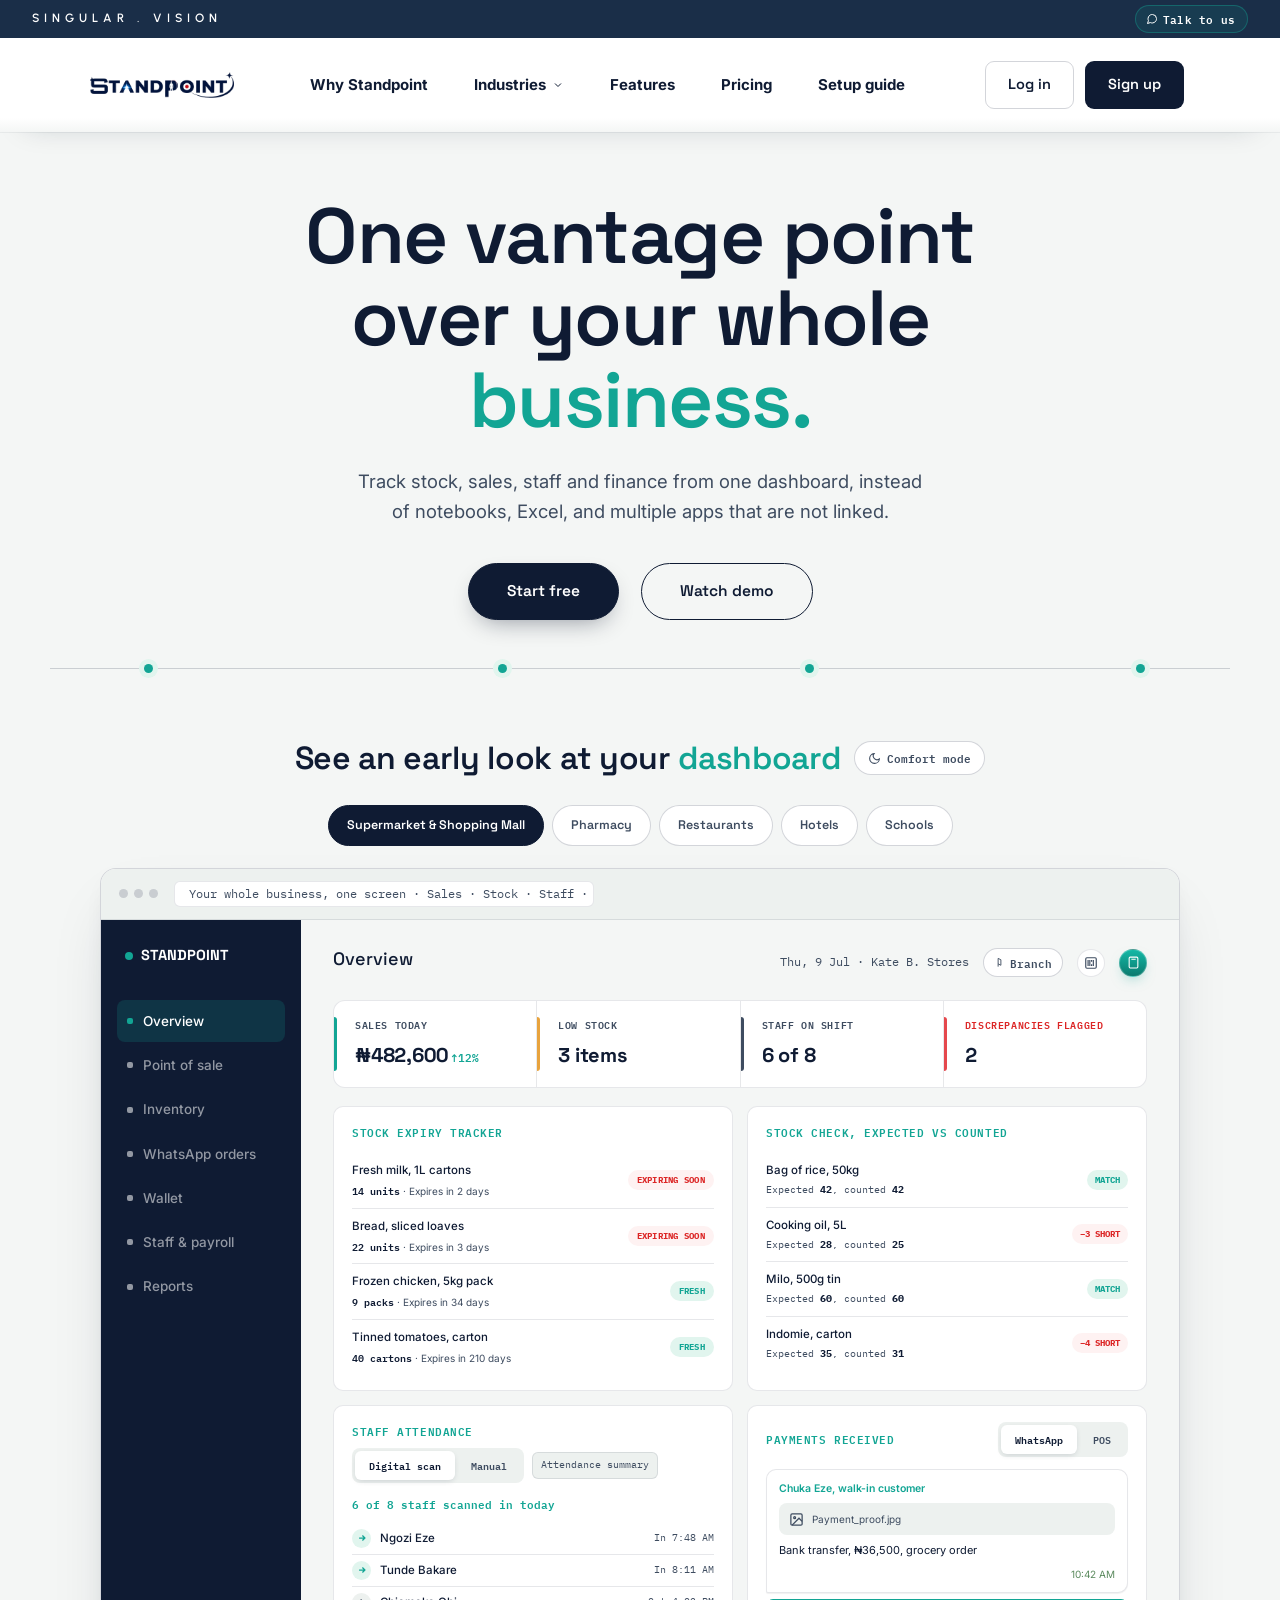
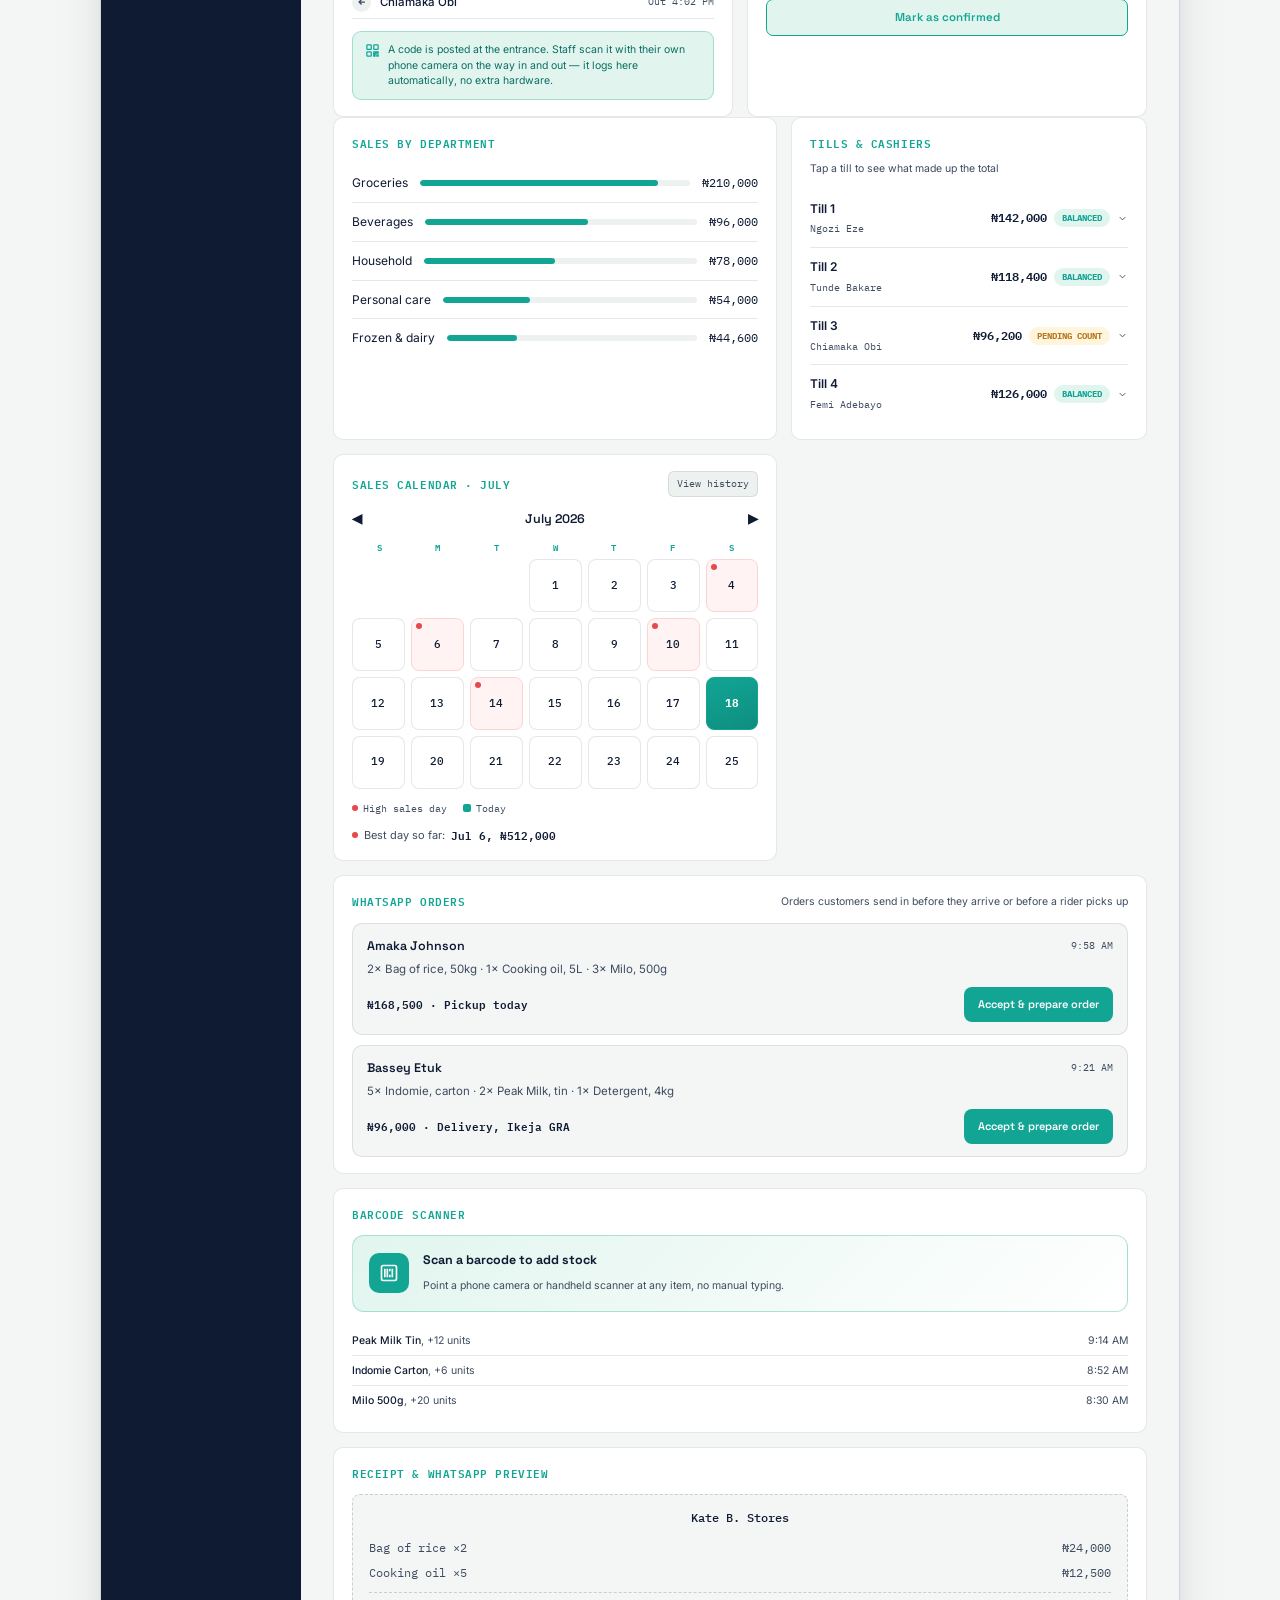
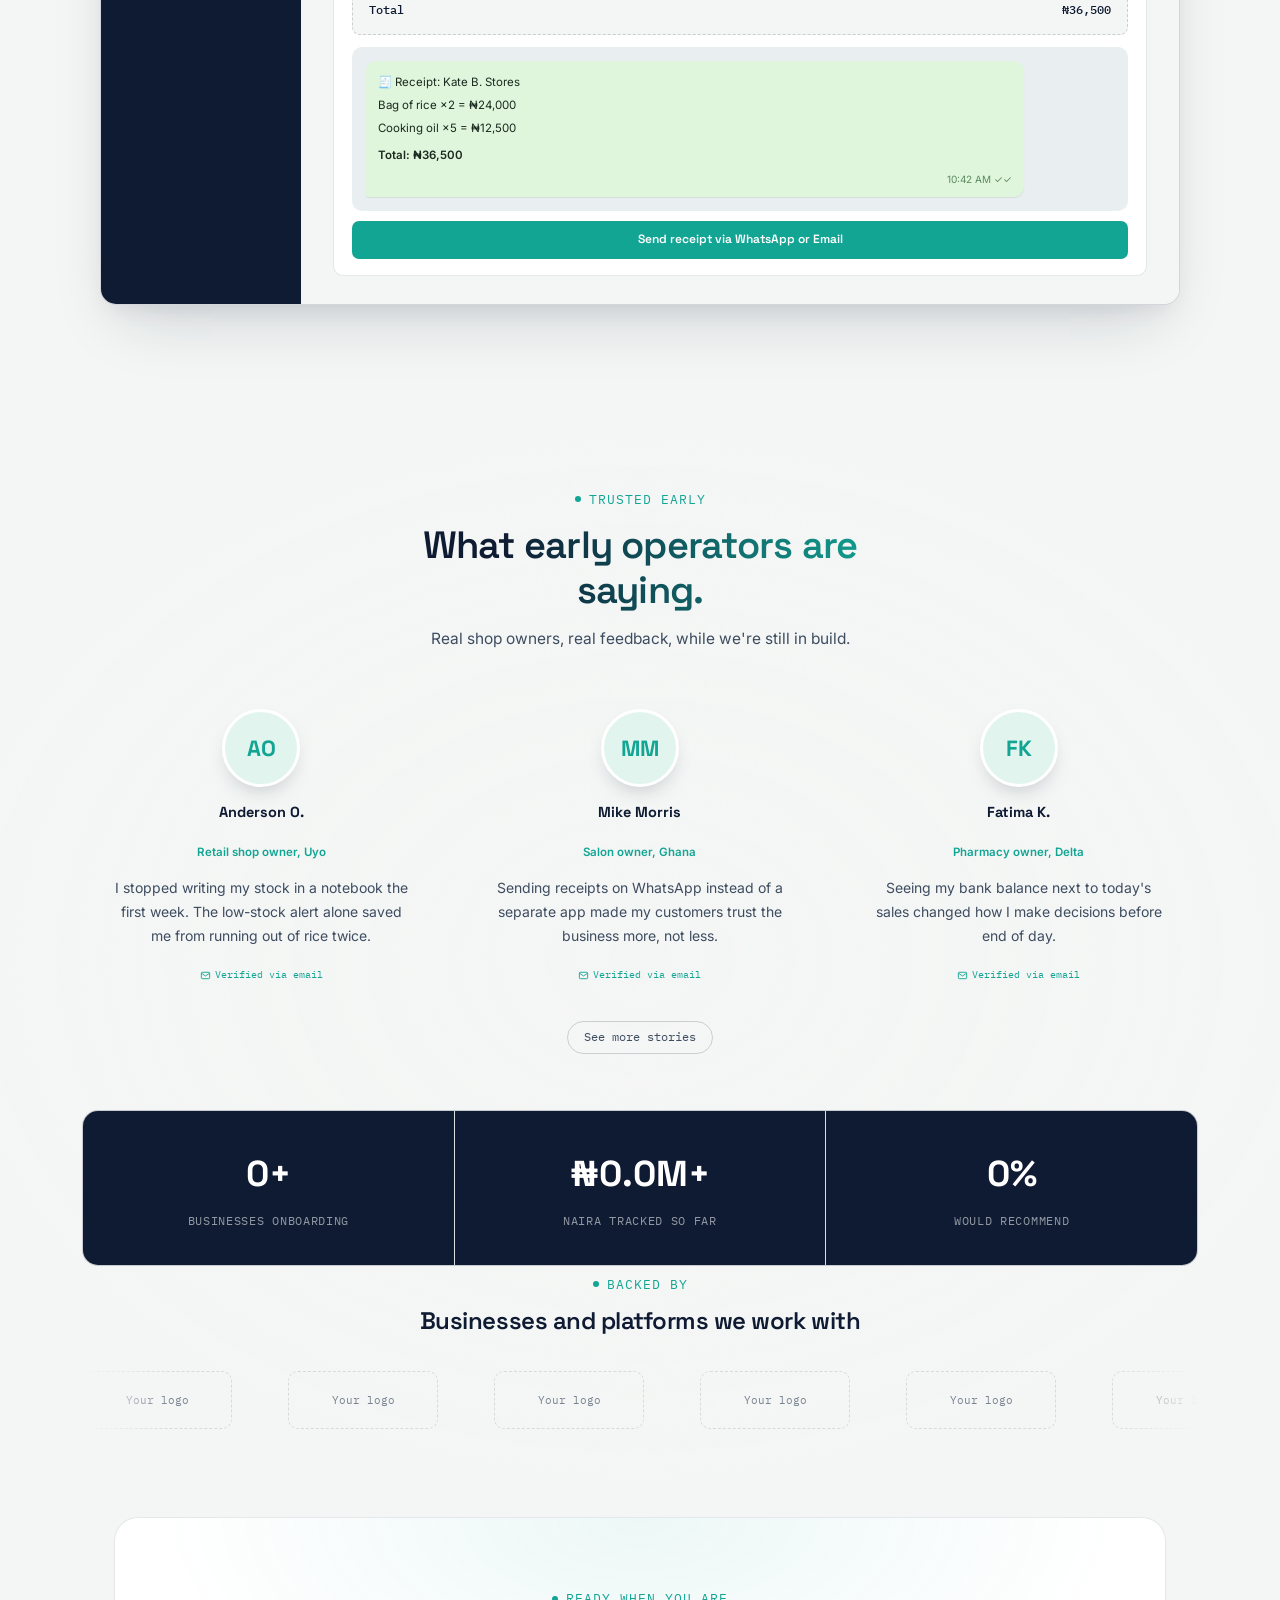
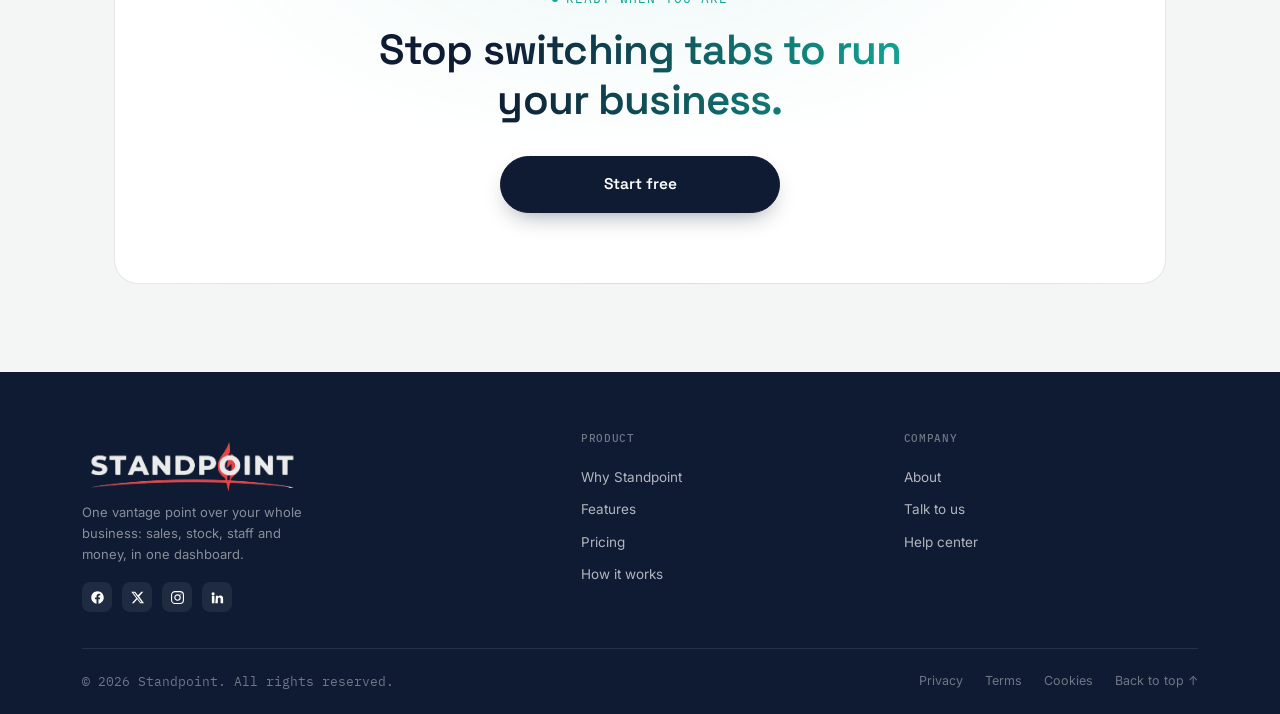
==== commit f9dd9e96: "ONWARD" ====
--- a/index.html
+++ b/index.html
@@ -43,14 +43,15 @@
             <svg viewBox="0 0 24 24" fill="none" stroke="currentColor" stroke-width="2"><path d="M6 9l6 6 6-6"/></svg>
           </span>
           <div class="dropdown">
-            <a href="#" onclick="return goToDashboard(event,'restaurant')"><span class="di"><i class="bi bi-cart3"></i></span><span class="dtext"><b>Restaurants</b><span>Tables, orders, kitchen flow</span></span></a>
-            <a href="#" class="soon" onclick="return false;"><span class="di"><i class="bi bi-scissors"></i></span><span class="dtext"><b>Salons</b><span>Bookings, staff commission</span></span><span class="soon-badge">Soon</span></a>
-            <a href="#" onclick="return goToDashboard(event,'supermarket')"><span class="di"><i class="bi bi-cart-check"></i></span><span class="dtext"><b>Retail shops</b><span>POS, stock, receipts</span></span></a>
-            <a href="#" onclick="return goToDashboard(event,'pharmacy')"><span class="di"><i class="bi bi-capsule"></i></span><span class="dtext"><b>Pharmacies</b><span>Batch &amp; expiry tracking</span></span></a>
-            <a href="#" onclick="return goToDashboard(event,'school')"><span class="di"><i class="bi bi-person-badge"></i></span><span class="dtext"><b>Schools</b><span>Fees, records, attendance</span></span></a>
-            <a href="#" onclick="return goToDashboard(event,'hotel')"><span class="di"><i class="bi bi-building"></i></span><span class="dtext"><b>Hotels</b><span>Rooms, bookings, invoices</span></span></a>
-            <a href="#" class="soon" onclick="return false;"><span class="di">C</span><span class="dtext"><b>Construction</b><span>Projects &amp; milestones</span></span><span class="soon-badge">Soon</span></a>
-            <a href="#" class="soon" onclick="return false;"><span class="di">F</span><span class="dtext"><b>Freelancers</b><span>Invoicing, time tracking</span></span><span class="soon-badge">Soon</span></a>
+            <a href="#" onclick="return goToDashboard(event,'restaurant')"><span class="dis"><i class="bi bi-shop"></i></i> </span><span class="dtext"><b>Restaurants</b><span>Tables, orders, kitchen flow</span></span></a>
+            <a href="#" class="soon" onclick="return false;"><span class="dis"><i class="bi bi-person-hearts"></i></i></span><span class="dtext"><b>Salons</b><span>Bookings, staff commission</span></span><span class="soon-badge">Soon</span></a>
+            <a href="#" onclick="return goToDashboard(event,'supermarket')"><span class="dis"><i class="bi bi-person-badge"></i></i></span><span class="dtext"><b>Retail shops</b><span>POS, stock, receipts</span></span></a>
+            <a href="#" onclick="return goToDashboard(event,'pharmacy')"><span class="dis"><i class="bi bi-capsule"></i></span><span class="dtext"><b>Pharmacies</b><span>Batch &amp; expiry tracking</span></span></a>
+            <a href="#" onclick="return goToDashboard(event,'school')"><span class="dis"><i class="bi bi-person-badge"></i></span><span class="dtext"><b>Schools</b><span>Fees, records, attendance</span></span></a>
+            <a href="#" onclick="return goToDashboard(event,'hotel')"><span class="dis"><i class="bi bi-building"></i></span><span class="dtext"><b>Hotels</b><span>Rooms, bookings, invoices</span></span></a>
+            <a href="#" class="soon" onclick="return false;"><span class="dis"><i class="bi bi-tools"></i>
+            </span><span class="dtext"><b>Construction</b><span>Projects &amp; milestones</span></span><span class="soon-badge">Soon</span></a>
+            <a href="#" class="soon" onclick="return false;"><span class="dis"><i class="bi bi-briefcase"></i></span><span class="dtext"><b>Freelancers</b><span>Invoicing, time tracking</span></span><span class="soon-badge">Soon</span></a>
           </div>
         </div>
 
--- a/styles.css
+++ b/styles.css
@@ -117,11 +117,14 @@
   justify-self:center;
 }
 .nav-links > a, .nav-links > .has-dropdown > .drop-trigger{
-  color:var(--slate); position:relative; padding:10px 10px; display:inline-flex; align-items:center; gap:6px;
+  color:var(--ink); position:relative; padding:10px 10px; display:inline-flex; align-items:center; gap:6px;
   transition:color .18s ease; cursor:pointer; border-radius:18px; white-space:nowrap;
 }
 .nav-links > a:hover, .nav-links > .has-dropdown:hover > .drop-trigger, .nav-links > .has-dropdown.dd-open > .drop-trigger{color:var(--ink); background:var(--paper-alt);}
 .drop-trigger svg{width:12px; height:12px; transition:transform .18s ease;}
+.dis{
+  width:30px; height:48px; border-radius:5px; color:rgba(23, 23, 117, 0.651); 
+}
 .has-dropdown:hover .drop-trigger svg, .has-dropdown.dd-open .drop-trigger svg{transform:rotate(180deg);}
 .has-dropdown{
   position:static;
@@ -135,7 +138,7 @@
 
     transform:translate(-50%, 8px);
 
-    background:rgba(243, 242, 242, 0.82); /* light dim, not solid */
+    background:rgba(243, 242, 242, 0.527); /* light dim, not solid */
     backdrop-filter:blur(19px) saturate(150%);
     -webkit-backdrop-filter:blur(16px) saturate(150%);
     border:1px solid var(--line-strong);
@@ -168,14 +171,15 @@
   transition:background .15s ease; position:relative;
 }
 .dropdown a:hover{background:rgba(18,165,148,0.10);}
-.dropdown a .di{width:26px; height:26px; border-radius:7px; background:var(--teal-light); color:var(--teal); flex-shrink:0; display:flex; align-items:center; justify-content:center; font-size:12px; font-weight:600; font-family:'Space Grotesk',sans-serif;}
-.dropdown a .dtext b{display:block; font-size:13.5px; font-weight:600; color:var(--ink);}
+.dropdown a .di{width:26px; height:26px; border-radius:7px;  flex-shrink:0; display:flex; align-items:center; justify-content:center; font-size:14px; font-weight:600; font-family:'Space Grotesk',sans-serif;}
+.dropdown a .dtext b{display:block; font-size:14.9px; font-weight:800; color:var(--slate)}
 .dropdown a .dtext span{font-size:11.5px; color:var(--slate);}
 .dropdown a.soon{cursor:default;}
 .dropdown a.soon .dtext b{color:var(--slate);}
 .dropdown a.soon:hover{background:transparent;}
 .soon-badge{margin-left:auto; align-self:flex-end; font-family:'IBM Plex Mono',monospace; font-size:9px; text-transform:uppercase; letter-spacing:.05em; color:white; background:#0f1b33d8; border:1px solid var(--line-strong); padding:2px 6px; border-radius:995px; flex-shrink:0;}
 .nav-cta{display:flex; align-items:center; gap:11px; flex-shrink:0; padding-left:18px; margin-left:20px;}
+
 
 .btn{
   display:inline-flex; align-items:center; justify-content:center; gap:10px;
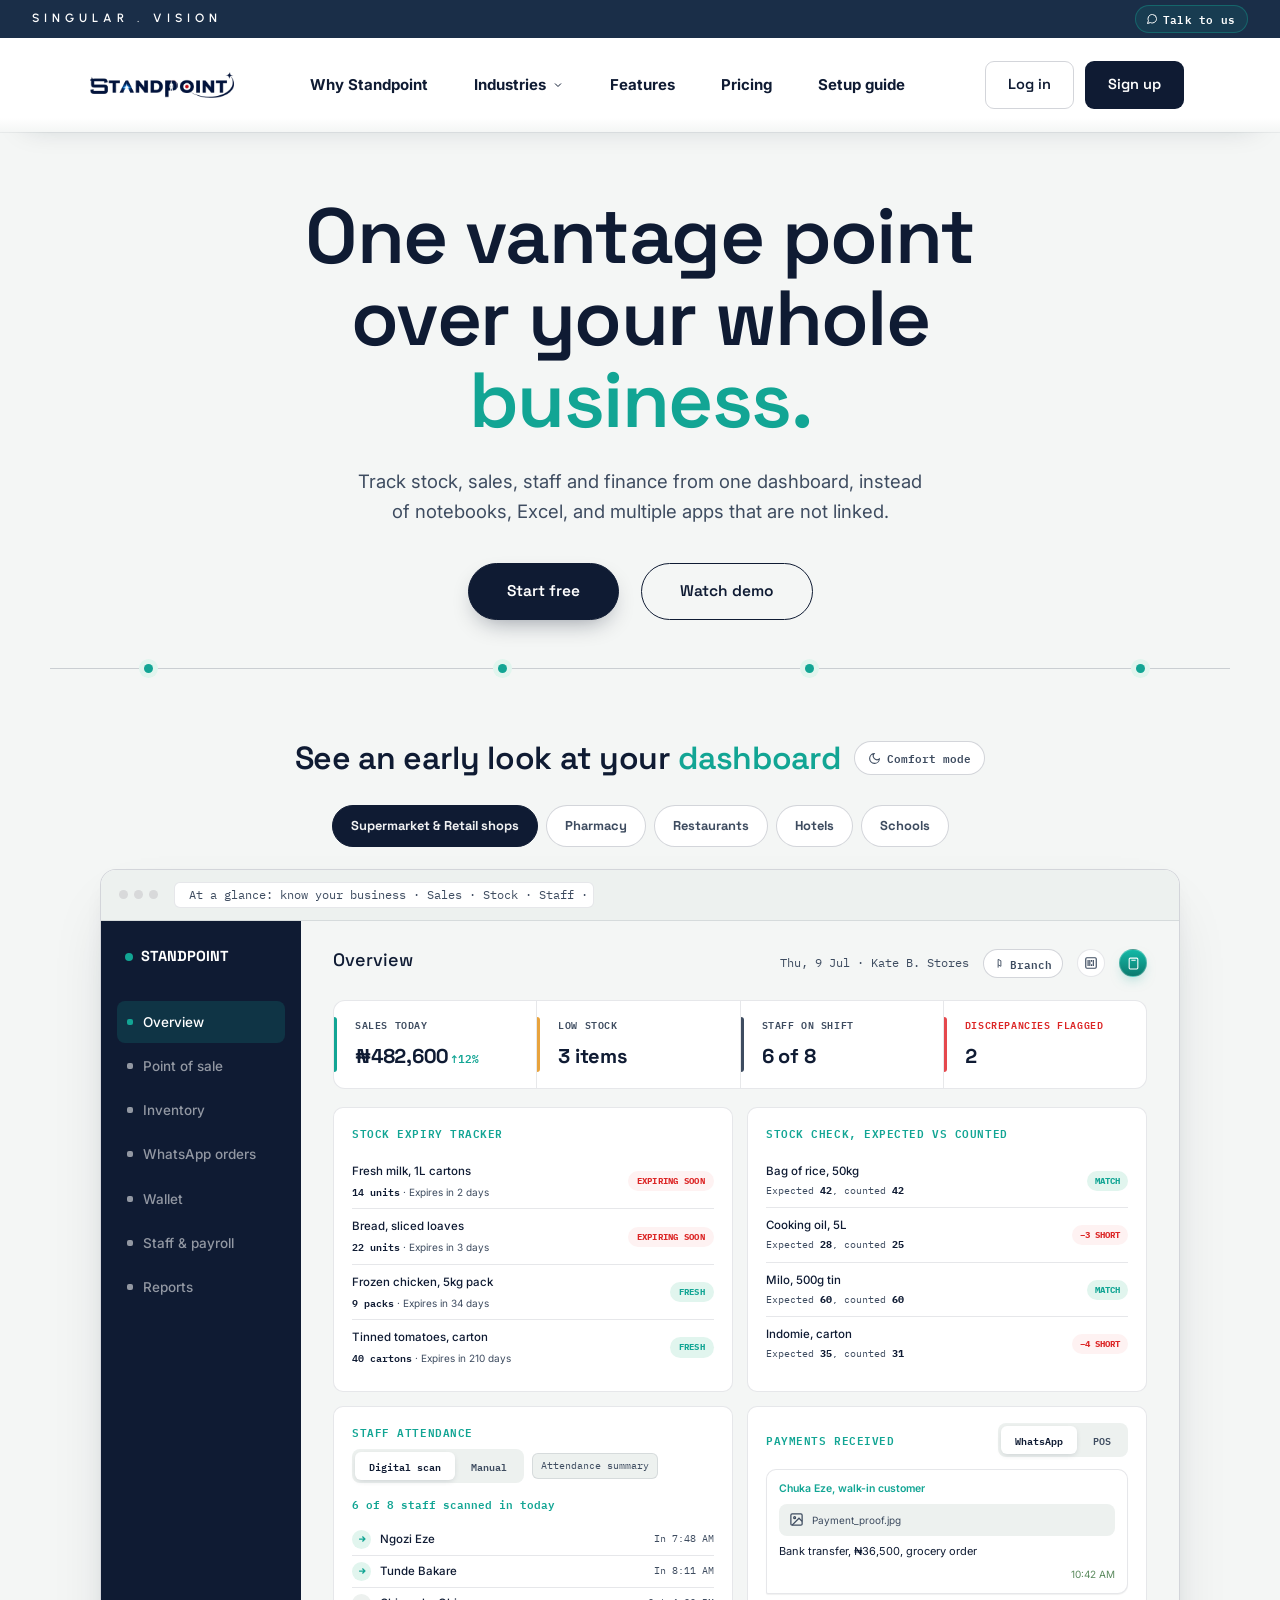
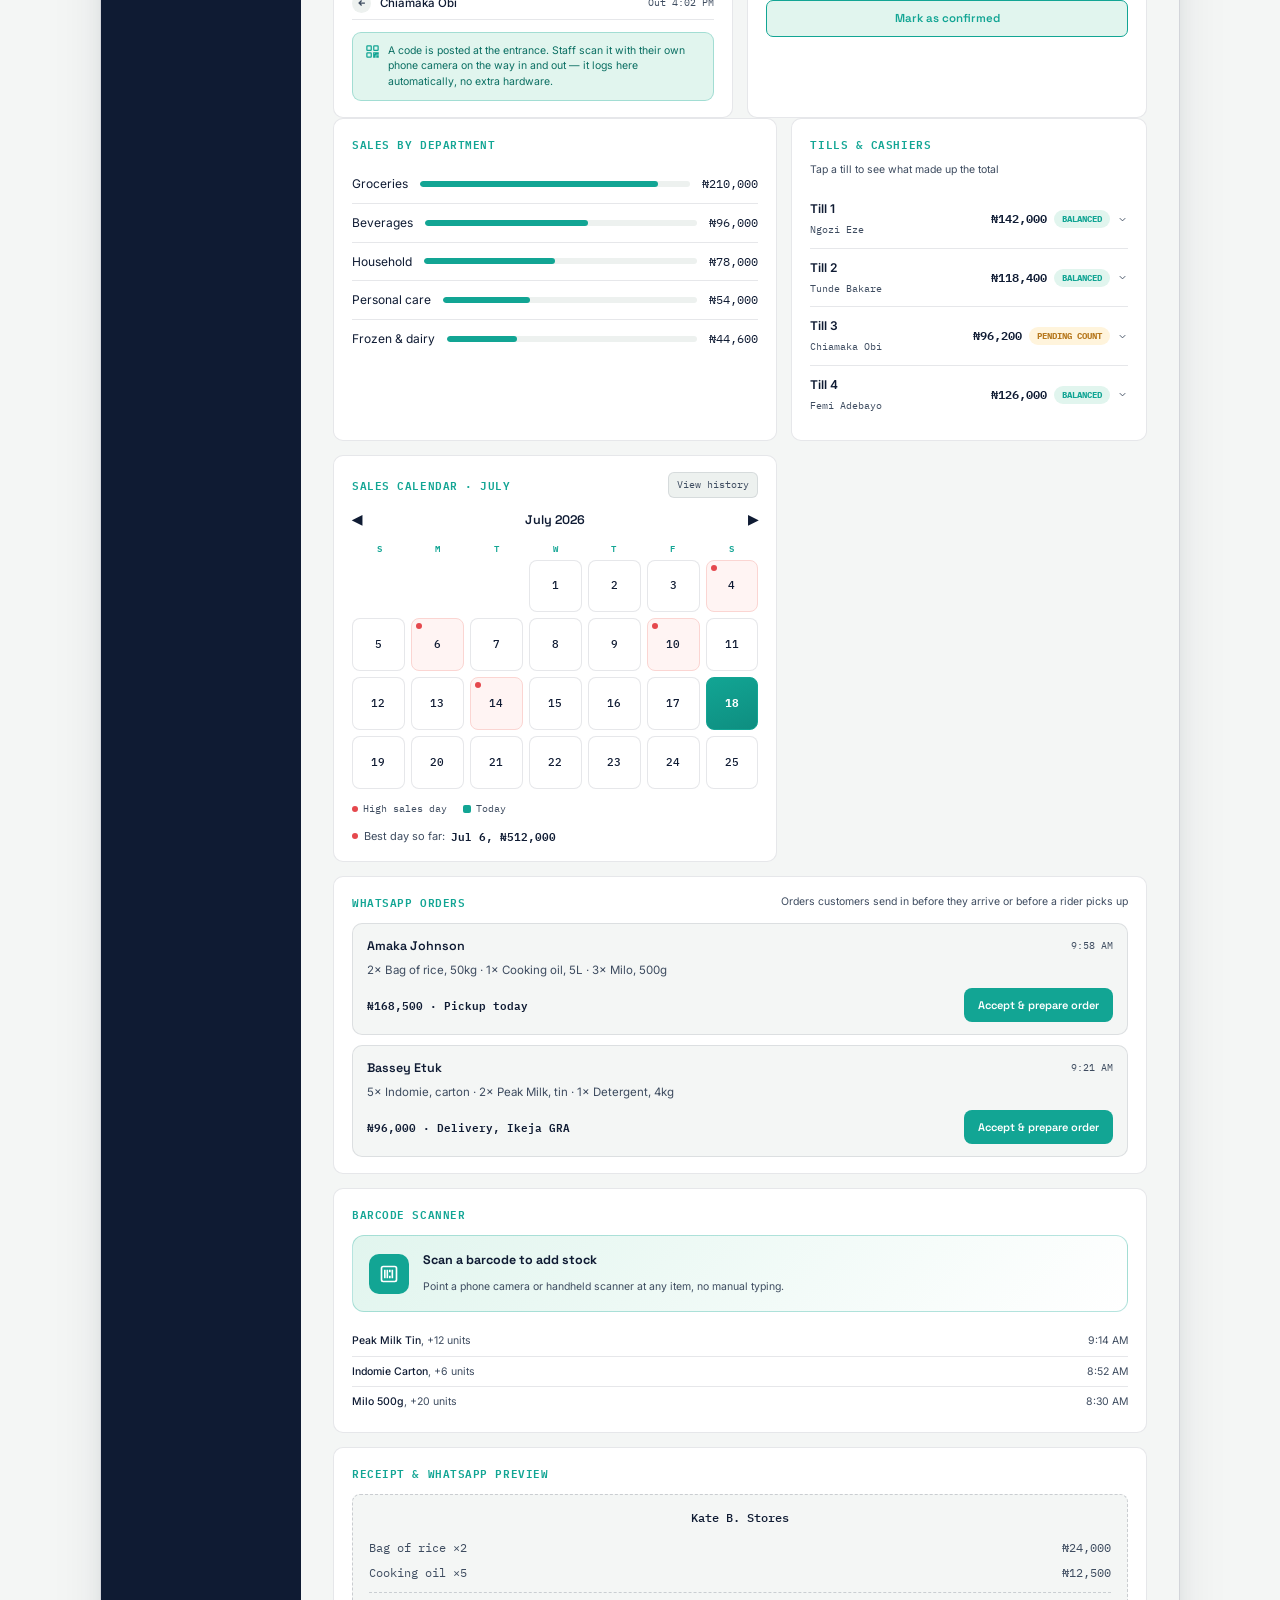
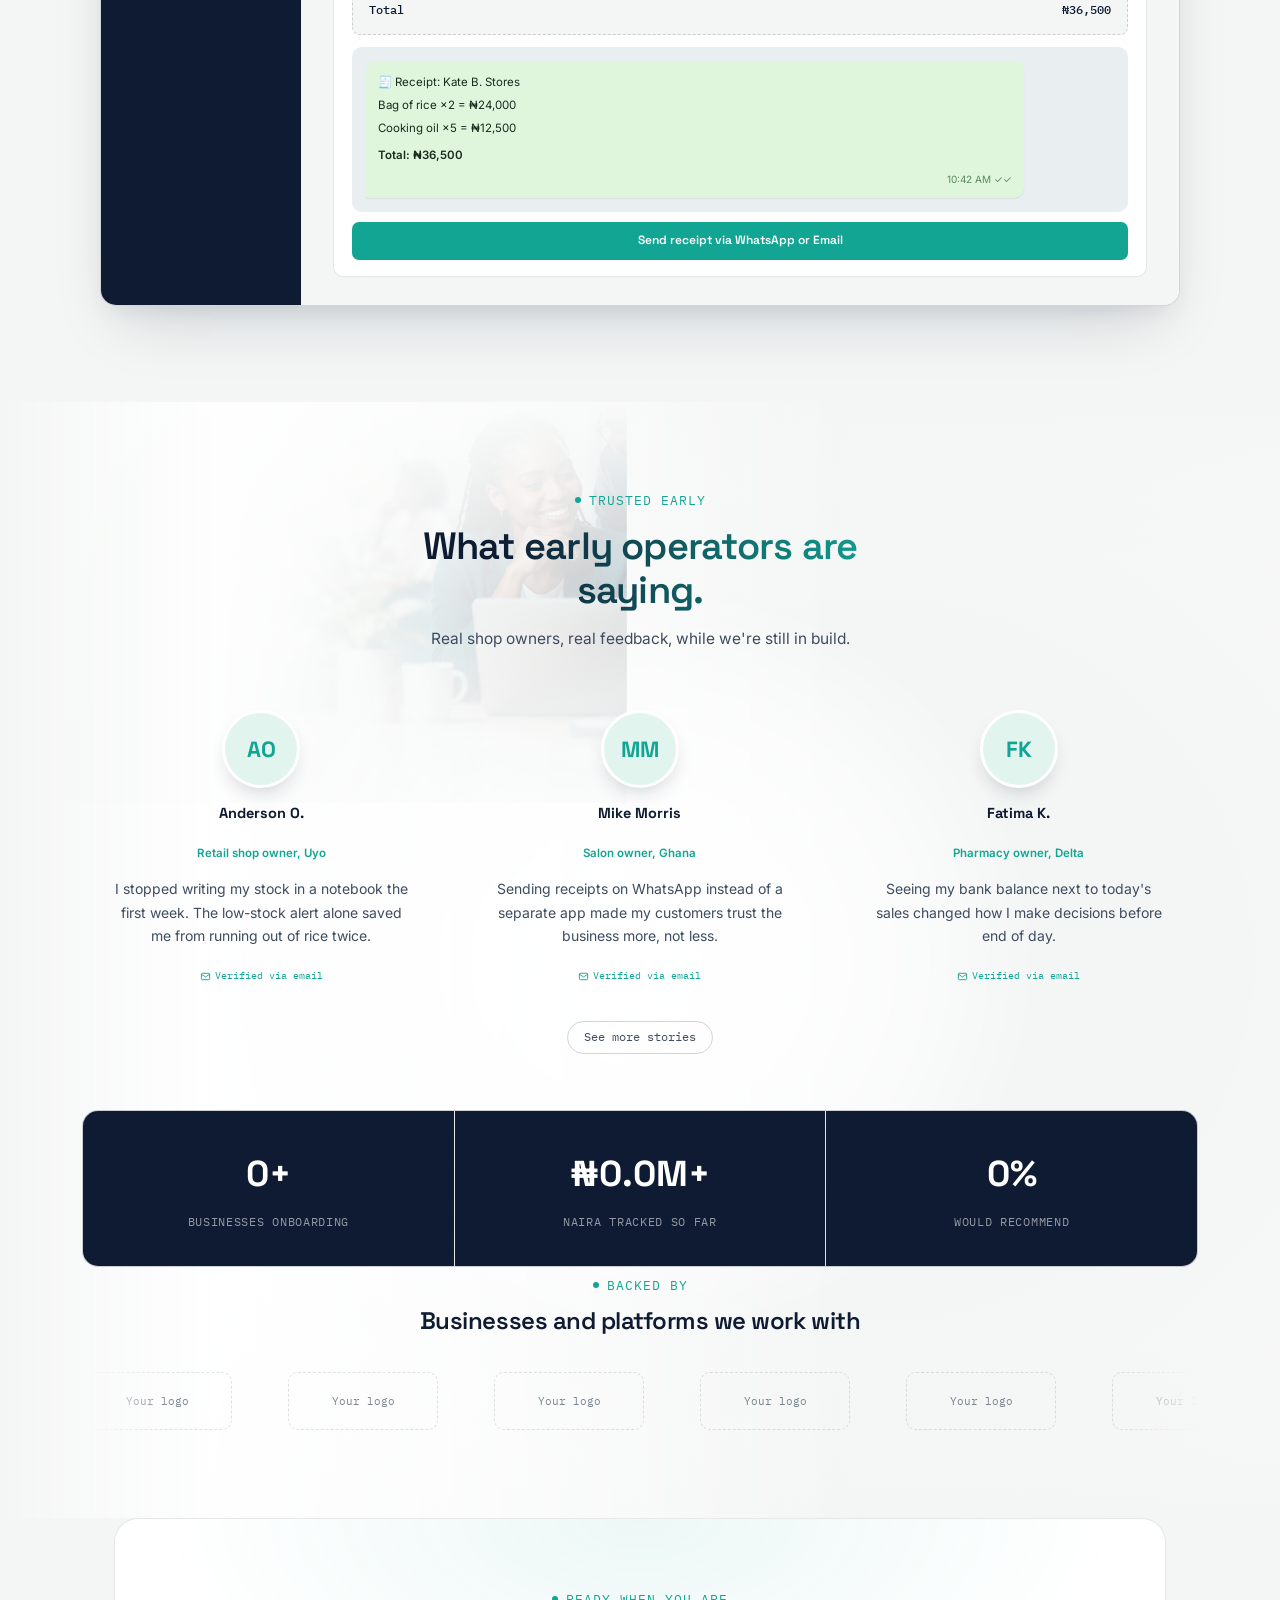
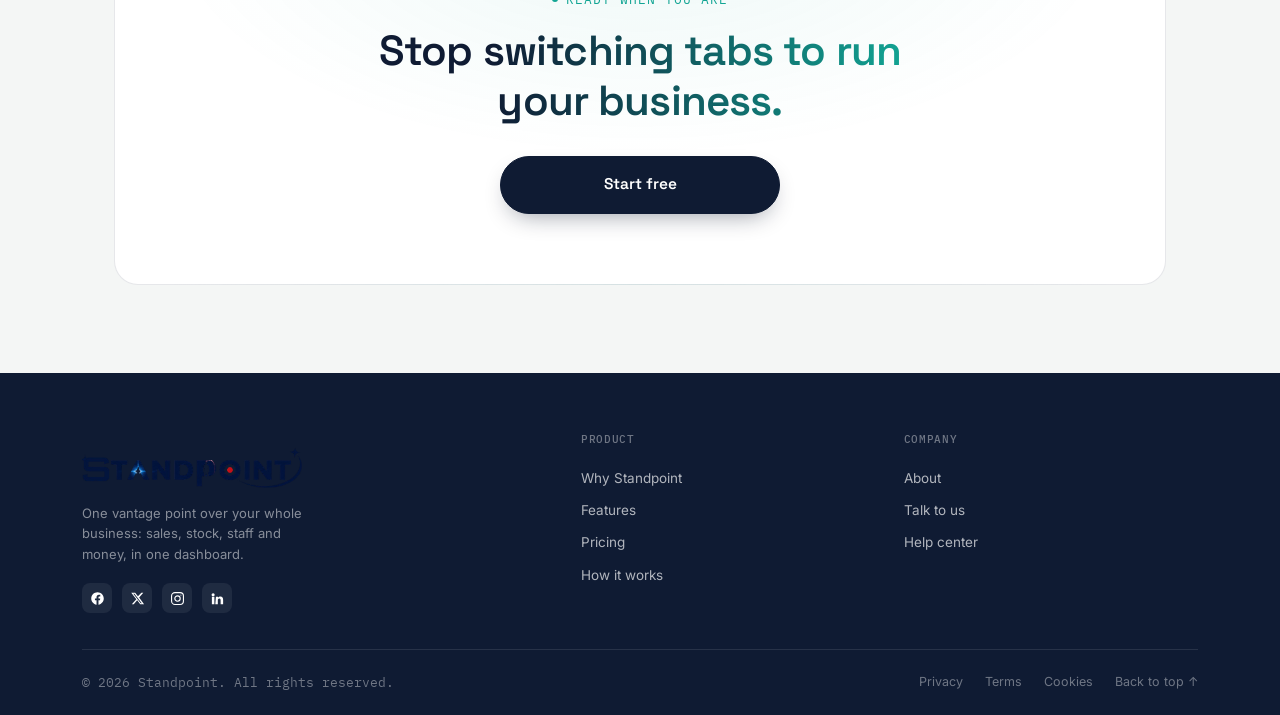
==== commit 42678732: "Well than ever" ====
--- a/index.html
+++ b/index.html
@@ -92,8 +92,8 @@
           <div class="md-sub">
             <a href="#" onclick="return goToDashboard(event,'restaurant')"><span>Restaurants</span><small>Tables, orders, kitchen flow</small></a>
             <a href="#" class="soon" onclick="return false;"><span>Salons</span><small>Bookings, staff commission</small><em class="soon-badge">Soon</em></a>
-            <a href="#" onclick="return goToDashboard(event,'supermarket')"><span>Retail shops</span><small>POS, stock, receipts</small></a>
-            <a href="#" onclick="return goToDashboard(event,'pharmacy')"><span>Pharmacies</span><small>Batch &amp; expiry tracking</small></a>
+            <a href="#" onclick="return goToDashboard(event,'supermarket')"><span> Supermarket/ Retail-shops</span><small>POS, stock, receipts &amp; finance</small></a>
+            <a href="#" onclick="return goToDashboard(event,'pharmacy')"><span>Pharmacies</span><small>Batch Control, Expiry Monitoring &amp; Flexible Financing</small></a>
             <a href="#" onclick="return goToDashboard(event,'school')"><span>Schools</span><small>Fees, records, attendance</small></a>
             <a href="#" onclick="return goToDashboard(event,'hotel')"><span>Hotels</span><small>Rooms, bookings, invoices</small></a>
             <a href="#" class="soon" onclick="return false;"><span>Construction</span><small>Projects &amp; milestones</small><em class="soon-badge">Soon</em></a>
@@ -211,7 +211,7 @@
       <button class="renew-cancel" onclick="closeRenew()">Cancel</button>
       <button class="renew-confirm" onclick="confirmRenew()">Confirm payment</button>
     </div>
-    <p class="renew-note">The timer only moves once payment is confirmed here — an unconfirmed guest stays on the clock.</p>
+    <p class="renew-note">The timer only moves once payment is confirmed here, an unconfirmed guest stays on the clock.</p>
   </div>
 </div>
 
@@ -231,7 +231,7 @@
     </button>
   </div>
   <div class="dash-tabs">
-    <button class="dash-tab active" onclick="switchDash(this,'supermarket')">Supermarket &amp; Shopping Mall</button>
+    <button class="dash-tab active" onclick="switchDash(this,'supermarket')">Supermarket &amp; Retail shops</button>
     <button class="dash-tab" onclick="switchDash(this,'pharmacy')">Pharmacy</button>
     <button class="dash-tab" onclick="switchDash(this,'restaurant')">Restaurants</button>
     <button class="dash-tab" onclick="switchDash(this,'hotel')">Hotels</button>
@@ -242,8 +242,18 @@
       <div class="mockup-topbar">
         <div class="mockup-dots"><span></span><span></span><span></span></div>
         <div class="mockup-url">
-          <span class="mockup-url-track">Your whole business, one screen · Sales · Stock · Staff · Wallet ·&nbsp;&nbsp;&nbsp;Your whole business, one screen · Sales · Stock · Staff · Wallet ·&nbsp;&nbsp;&nbsp;</span>
-          <span class="mockup-url-static">Live dashboard preview</span>
+          <div class="mockup-url-marquee">
+        
+            <span>
+              At a glance: know your business · Sales · Stock · Staff · Wallet ·
+              Everything happening in your business, today.
+            </span>
+        
+            <span aria-hidden="true">
+              Live dashboard preview
+            </span>
+        
+          </div>
         </div>
       </div>
       <div class="mockup-body">
@@ -502,7 +512,7 @@
       <div class="mockup-topbar">
         <div class="mockup-dots"><span></span><span></span><span></span></div>
         <div class="mockup-url">
-          <span class="mockup-url-track">Your whole pharmacy, one screen · Stock · Expiry · Emergencies · Lab ·&nbsp;&nbsp;&nbsp;Your whole pharmacy, one screen · Stock · Expiry · Emergencies · Lab ·&nbsp;&nbsp;&nbsp;</span>
+          <span class="mockup-url-marquee">Your whole pharmacy, one screen · Stock · Expiry · Emergencies · Lab ·&nbsp;&nbsp;&nbsp;Your whole pharmacy, one screen · Stock · Expiry · Emergencies · Lab ·&nbsp;&nbsp;&nbsp;</span>
           <span class="mockup-url-static">Live dashboard preview</span>
         </div>
       </div>
@@ -708,7 +718,7 @@
       <div class="mockup-topbar">
         <div class="mockup-dots"><span></span><span></span><span></span></div>
         <div class="mockup-url">
-          <span class="mockup-url-track">Your whole restaurant, one screen · Orders · Tables · Kitchen ·&nbsp;&nbsp;&nbsp;Your whole restaurant, one screen · Orders · Tables · Kitchen ·&nbsp;&nbsp;&nbsp;</span>
+          <span class="mockup-url-marquee">Your whole restaurant, one screen · Orders · Tables · Kitchen ·&nbsp;&nbsp;&nbsp;Your whole restaurant, one screen · Orders · Tables · Kitchen ·&nbsp;&nbsp;&nbsp;</span>
           <span class="mockup-url-static">Live dashboard preview</span>
         </div>
       </div>
@@ -856,7 +866,7 @@
       <div class="mockup-topbar">
         <div class="mockup-dots"><span></span><span></span><span></span></div>
         <div class="mockup-url">
-          <span class="mockup-url-track">Your whole hotel, one screen · Rooms · Guests · Housekeeping ·&nbsp;&nbsp;&nbsp;Your whole hotel, one screen · Rooms · Guests · Housekeeping ·&nbsp;&nbsp;&nbsp;</span>
+          <span class="mockup-url-marquee">Your whole hotel, one screen · Rooms · Guests · Housekeeping ·&nbsp;&nbsp;&nbsp;Your whole hotel, one screen · Rooms · Guests · Housekeeping ·&nbsp;&nbsp;&nbsp;</span>
           <span class="mockup-url-static">Live dashboard preview</span>
         </div>
       </div>
@@ -1068,7 +1078,7 @@
       <div class="mockup-topbar">
         <div class="mockup-dots"><span></span><span></span><span></span></div>
         <div class="mockup-url">
-          <span class="mockup-url-track">Your whole school, one screen · Fees · Attendance · Staff · Reports ·&nbsp;&nbsp;&nbsp;Your whole school, one screen · Fees · Attendance · Staff · Reports ·&nbsp;&nbsp;&nbsp;</span>
+          <span class="mockup-url-marquee">Your whole school, one screen · Fees · Attendance · Staff · Reports ·&nbsp;&nbsp;&nbsp;Your whole school, one screen · Fees · Attendance · Staff · Reports ·&nbsp;&nbsp;&nbsp;</span>
           <span class="mockup-url-static">Live dashboard preview</span>
         </div>
       </div>
@@ -1483,7 +1493,7 @@
     <!-- Add a photo here (real shopfronts, market scenes, staff at work). It
          sits deep behind the section, heavily darkened and masked toward the
          edges, so it reads as texture and authenticity, not a hero image. -->
-    <img class="testimonials-bg-img" src="" alt="" onerror="this.style.display='none'">
+    <img class="testimonials-bg-img" src="img/LOGO/test2.png" alt="" onerror="this.style.display='none'">
   </div>
   <div class="wrap">
     <div class="section-head centered testimonial-head">
@@ -1631,7 +1641,7 @@
   <div class="wrap">
     <div class="foot-top">
       <div class="foot-brand">
-        <div class="logo-placehold"><img src="img/LOGO/Untitled_design__3_-removebg-preview.png" class="w-100 big" alt="Standpoint Logo"></div>
+        <div class="logo-placehold"><img src="img/LOGO/loggs.png" class="w-100 big" alt="Standpoint Logo"></div>
         <p>One vantage point over your whole business: sales, stock, staff and money, in one dashboard.</p>
         <div class="foot-social">
           <a href="#" aria-label="Facebook" class="fs-fb">
--- a/styles.css
+++ b/styles.css
@@ -177,7 +177,7 @@
 .dropdown a.soon{cursor:default;}
 .dropdown a.soon .dtext b{color:var(--slate);}
 .dropdown a.soon:hover{background:transparent;}
-.soon-badge{margin-left:auto; align-self:flex-end; font-family:'IBM Plex Mono',monospace; font-size:9px; text-transform:uppercase; letter-spacing:.05em; color:white; background:#0f1b33d8; border:1px solid var(--line-strong); padding:2px 6px; border-radius:995px; flex-shrink:0;}
+.soon-badge{margin-left:auto; align-self:flex-end; font-family:'IBM Plex Mono',monospace; font-size:9px; text-transform:uppercase; letter-spacing:.05em; color:rgba(241, 238, 238, 0.884); background:#0f1b33fd; border:1px solid var(--line-strong); padding:2px 6px; border-radius:995px; flex-shrink:0;}
 .nav-cta{display:flex; align-items:center; gap:11px; flex-shrink:0; padding-left:18px; margin-left:20px;}
 
 
@@ -317,16 +317,126 @@
 section{padding:88px 0;}
 
 #testimonials{position:relative; overflow:hidden;}
-.testimonials-bg{position:absolute; inset:0; z-index:0; overflow:hidden; pointer-events:none;}
+/* =========================================================
+   TESTIMONIALS BACKGROUND
+   ========================================================= */
+
+.testimonials-bg{
+  position: absolute;
+  inset: 0;
+
+  z-index: 0;
+
+  overflow: hidden;
+  pointer-events: none;
+}
+
+
+/* =========================================================
+   BACKGROUND IMAGE
+   ========================================================= */
+
 .testimonials-bg-img{
-  position:absolute; inset:0; width:100%; height:100%; object-fit:cover;
-  opacity:.10; filter:grayscale(35%) brightness(.75);
-}
+  position: absolute;
+
+  /*
+    Smaller than the section.
+    This prevents the photo from becoming a giant full-width
+    rectangle.
+  */
+  width: 98%;
+  height: 72%;
+
+  
+
+  transform: translate(-50%, -50%);
+
+  object-fit: cover;
+
+  /*
+    Keep the photograph visible.
+  */
+  opacity: .42;
+
+  filter:
+    grayscale(15%)
+    brightness(.90)
+    contrast(.94);
+
+  /*
+    IMPORTANT:
+    No border.
+    No border-radius.
+    No visible image edge.
+  */
+  border: none;
+  border-radius: 0;
+}
+
+
+/* =========================================================
+   MAIN BLEND
+   ========================================================= */
+
 .testimonials-bg::after{
-  content:''; position:absolute; inset:0;
+  content: "";
+
+  position: absolute;
+  inset: 0;
+
+  pointer-events: none;
+
   background:
-    radial-gradient(ellipse 70% 60% at center, transparent 0%, var(--paper) 78%),
-    linear-gradient(180deg, var(--paper) 0%, transparent 18%, transparent 82%, var(--paper) 100%);
+
+    /* Strongest protection behind the text */
+    radial-gradient(
+      ellipse 42% 46% at 50% 50%,
+      rgba(255,255,255,.96) 0%,
+      rgba(255,255,255,.88) 28%,
+      rgba(255,255,255,.55) 52%,
+      rgba(255,255,255,0) 74%
+    ),
+
+    /* Fade naturally from left into the photograph */
+    linear-gradient(
+      90deg,
+      var(--paper) 0%,
+      rgba(255,255,255,.94) 17%,
+      rgba(255,255,255,.68) 36%,
+      rgba(255,255,255,0) 66%
+    ),
+
+    /* Fade at top and bottom */
+    linear-gradient(
+      180deg,
+      var(--paper) 0%,
+      rgba(255,255,255,0) 20%,
+      rgba(255,255,255,0) 78%,
+      var(--paper) 100%
+    );
+}
+
+
+/* =========================================================
+   SOFT EDGE BLEND
+   ========================================================= */
+
+.testimonials-bg::before{
+  content: "";
+
+  position: absolute;
+  inset: 0;
+
+  pointer-events: none;
+
+  background:
+    radial-gradient(
+      ellipse 72% 78% at 68% 50%,
+      rgba(255,255,255,0) 36%,
+      rgba(255,255,255,.18) 58%,
+      rgba(255,255,255,.58) 78%,
+      var(--paper) 100%
+    );
 }
 #testimonials > .wrap{position:relative; z-index:1;}
 .section-head{max-width:640px; margin:0 0 52px; position:relative;}
@@ -366,11 +476,11 @@
 .comfort-toggle.on svg{color:var(--amber);}
 .dash-tabs{display:flex; justify-content:center; gap:8px; margin-bottom:22px; flex-wrap:wrap; padding:0 12px;}
 .dash-tab{
-  font-family:'Space Grotesk',sans-serif; font-size:12.5px; font-weight:600;
+  font-family:'Space Grotesk',sans-serif; font-size:12.9px; font-weight:800;
   padding:9px 18px; border-radius:999px; border:1px solid var(--line-strong);
   background:var(--paper-card); color:var(--slate); cursor:pointer; transition:all .15s ease;
 }
-.dash-tab.active{background:var(--surface-dark); color:#fff; border-color:var(--surface-dark);}
+.dash-tab.active{background:var(--surface-dark); color:#ffffffef; border-color:var(--surface-dark);}
 .dash-panel{display:none;}
 .dash-panel.active{display:block;}
 .mockup-frame{
@@ -382,9 +492,9 @@
 }
 .mockup-topbar{display:flex; align-items:center; gap:16px; padding:12px 18px; background:var(--paper-alt); border-bottom:1px solid var(--line);}
 .mockup-dots{display:flex; gap:6px; flex-shrink:0;}
-.mockup-dots span{width:9px; height:9px; border-radius:50%; background:#C9CDD1; animation:dotChase 1.5s linear infinite;}
-.mockup-dots span:nth-child(1){animation-delay:0s;}
-.mockup-dots span:nth-child(2){animation-delay:.5s;}
+.mockup-dots span{width:9px; height:9px; border-radius:50%; background:#d8d9da; animation:dotChase 2.5s linear infinite;}
+.mockup-dots span:nth-child(1){animation-delay:2s;}
+.mockup-dots span:nth-child(2){animation-delay:.2s;}
 .mockup-dots span:nth-child(3){animation-delay:1s;}
 /* one dot lights up, holds briefly, fades off — then the next takes over */
 @keyframes dotChase{
@@ -394,10 +504,54 @@
   34%{background:#C9CDD1; box-shadow:none;}
   100%{background:#C9CDD1; box-shadow:none;}
 }
-.mockup-url{font-family:'IBM Plex Mono',monospace; font-size:12px; color:var(--slate); background:var(--paper-card); border:1px solid var(--line); border-radius:6px; padding:5px 14px; flex:1; max-width:420px; overflow:hidden; position:relative; height:26px; display:flex; align-items:center;}
-.mockup-url-track{display:inline-block; white-space:nowrap; animation:urlScroll 12s linear infinite;}
-.mockup-url-static{display:none;}
-@keyframes urlScroll{ from{transform:translateX(0);} to{transform:translateX(-50%);} }
+.mockup-url{
+  font-family: 'IBM Plex Mono', monospace;
+  font-size: 12px;
+  color: var(--slate);
+
+  background: var(--paper-card);
+  border: 1px solid var(--line);
+  border-radius: 6px;
+
+  padding: 5px 14px;
+
+  flex: 1;
+  max-width: 420px;
+
+  height: 26px;
+
+  display: flex;
+  align-items: center;
+
+  overflow: hidden;
+  position: relative;
+}
+
+.mockup-url-marquee{
+  display: flex;
+  width: max-content;
+
+  white-space: nowrap;
+
+  animation: urlScroll 18s linear infinite;
+}
+
+.mockup-url-marquee span{
+  display: inline-block;
+  flex-shrink: 0;
+
+  padding-right: 40px;
+}
+
+@keyframes urlScroll{
+  from{
+    transform: translateX(0);
+  }
+
+  to{
+    transform: translateX(-50%);
+  }
+}
 .mockup-body{display:flex; min-height:560px;}
 .mockup-sidebar{width:200px; background:var(--surface-dark); padding:24px 16px; flex-shrink:0;}
 .mockup-sidebar .m-logo{display:flex; align-items:center; gap:8px; color:#fff; font-family:'Space Grotesk',sans-serif; font-weight:700; font-size:14.5px; margin-bottom:32px; padding:0 8px;}
@@ -1303,7 +1457,7 @@
   .mobile-drawer-body{ flex:1; overflow-y:auto; padding:6px 10px 18px; }
   .mobile-drawer-body > a{
     display:block; padding:15px 10px; font-size:15px; font-weight:600;
-    color:var(--ink); border-bottom:1px solid var(--line);
+    color: var(--slate); border-bottom:1px solid var(--line);
   }
 
   .md-group-head{
@@ -1328,10 +1482,11 @@
   .md-sub a{
     display:flex; flex-direction:column; gap:2px; border-bottom:none;
     padding:12px 14px; font-size:13.5px; font-weight:600; color:var(--ink);
+    text-decoration:solid;
   }
-  .md-sub a small{font-weight:400; font-size:11.5px; color:var(--slate);}
+  .md-sub a small{font-weight:700; font-size:11.5px;   color: #61fce7 !important;}
   .md-sub a.soon{opacity:.55;}
-  .md-sub a .soon-badge{align-self:flex-start; margin-top:2px;}
+  .md-sub a .soon-badge{align-self:flex-start; margin-top:5px;}
 
   .mobile-drawer-foot{
     display:flex; gap:10px; padding:16px 16px 22px;
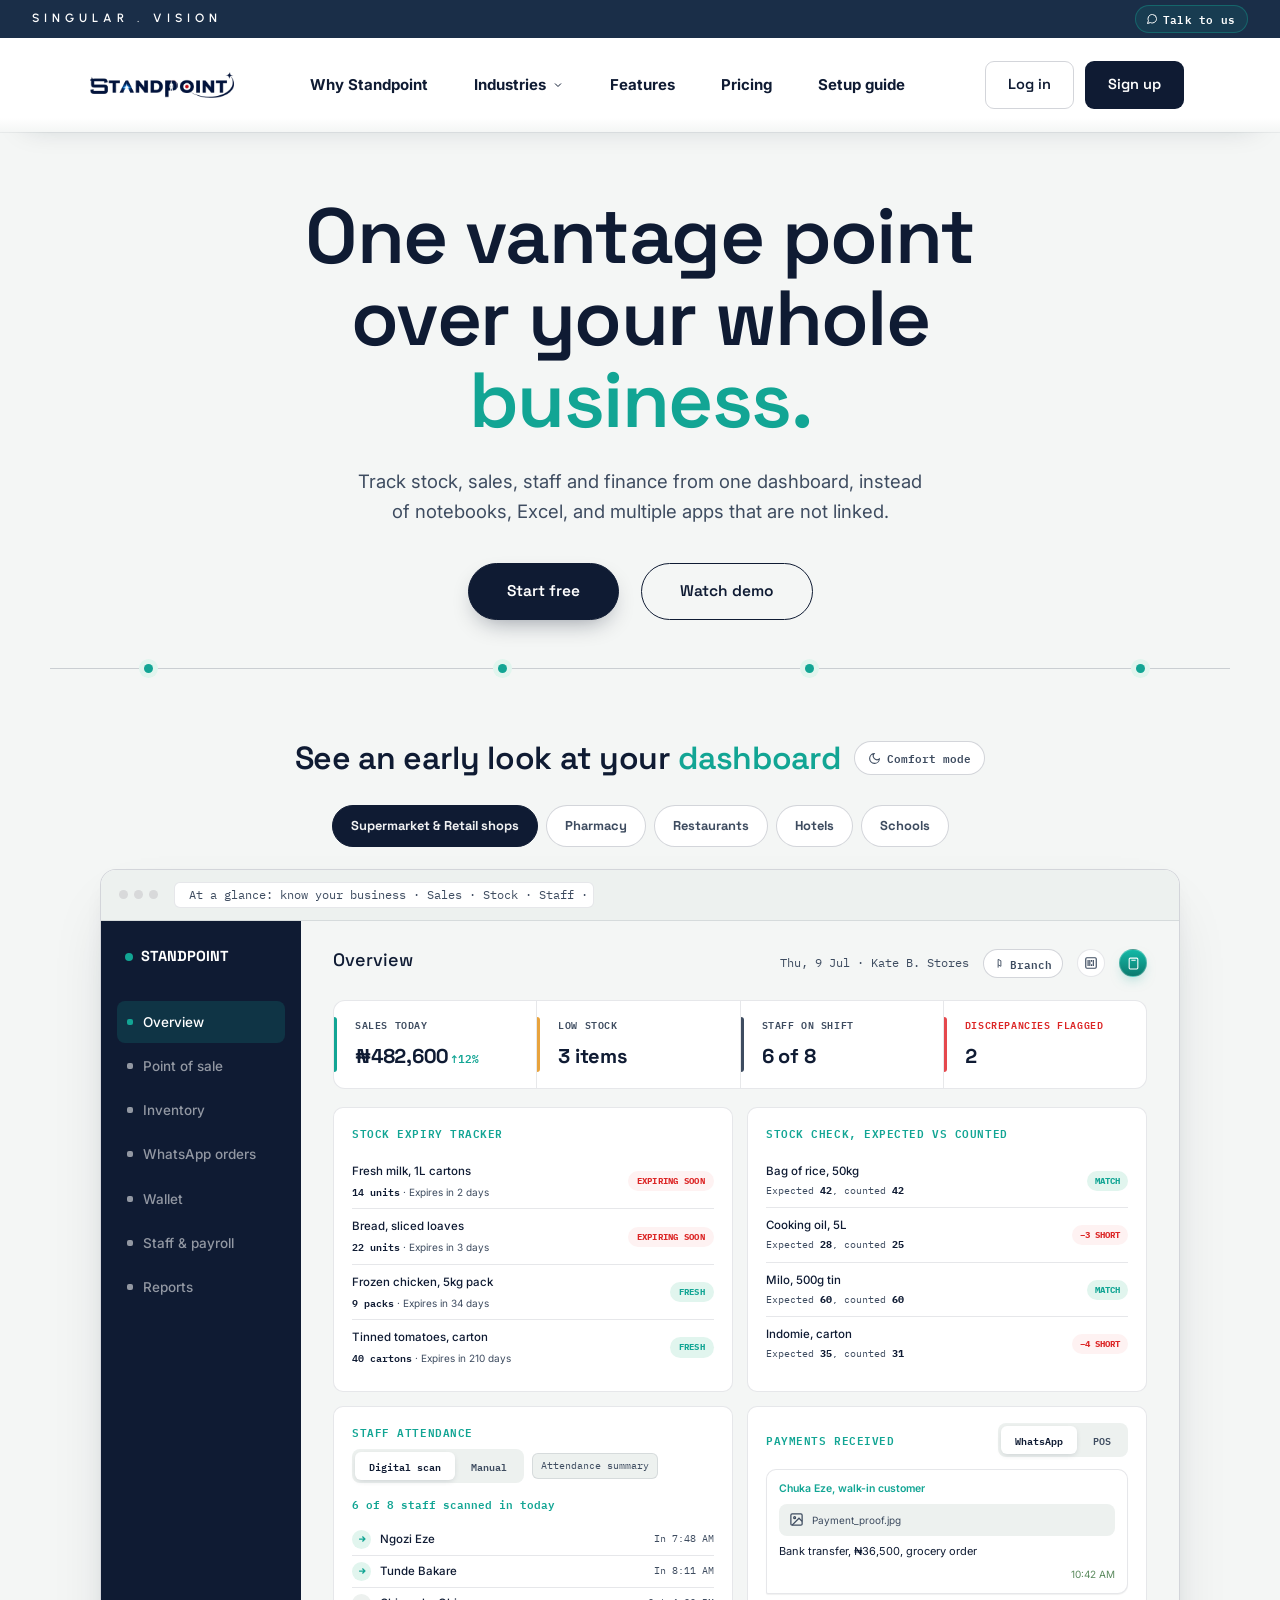
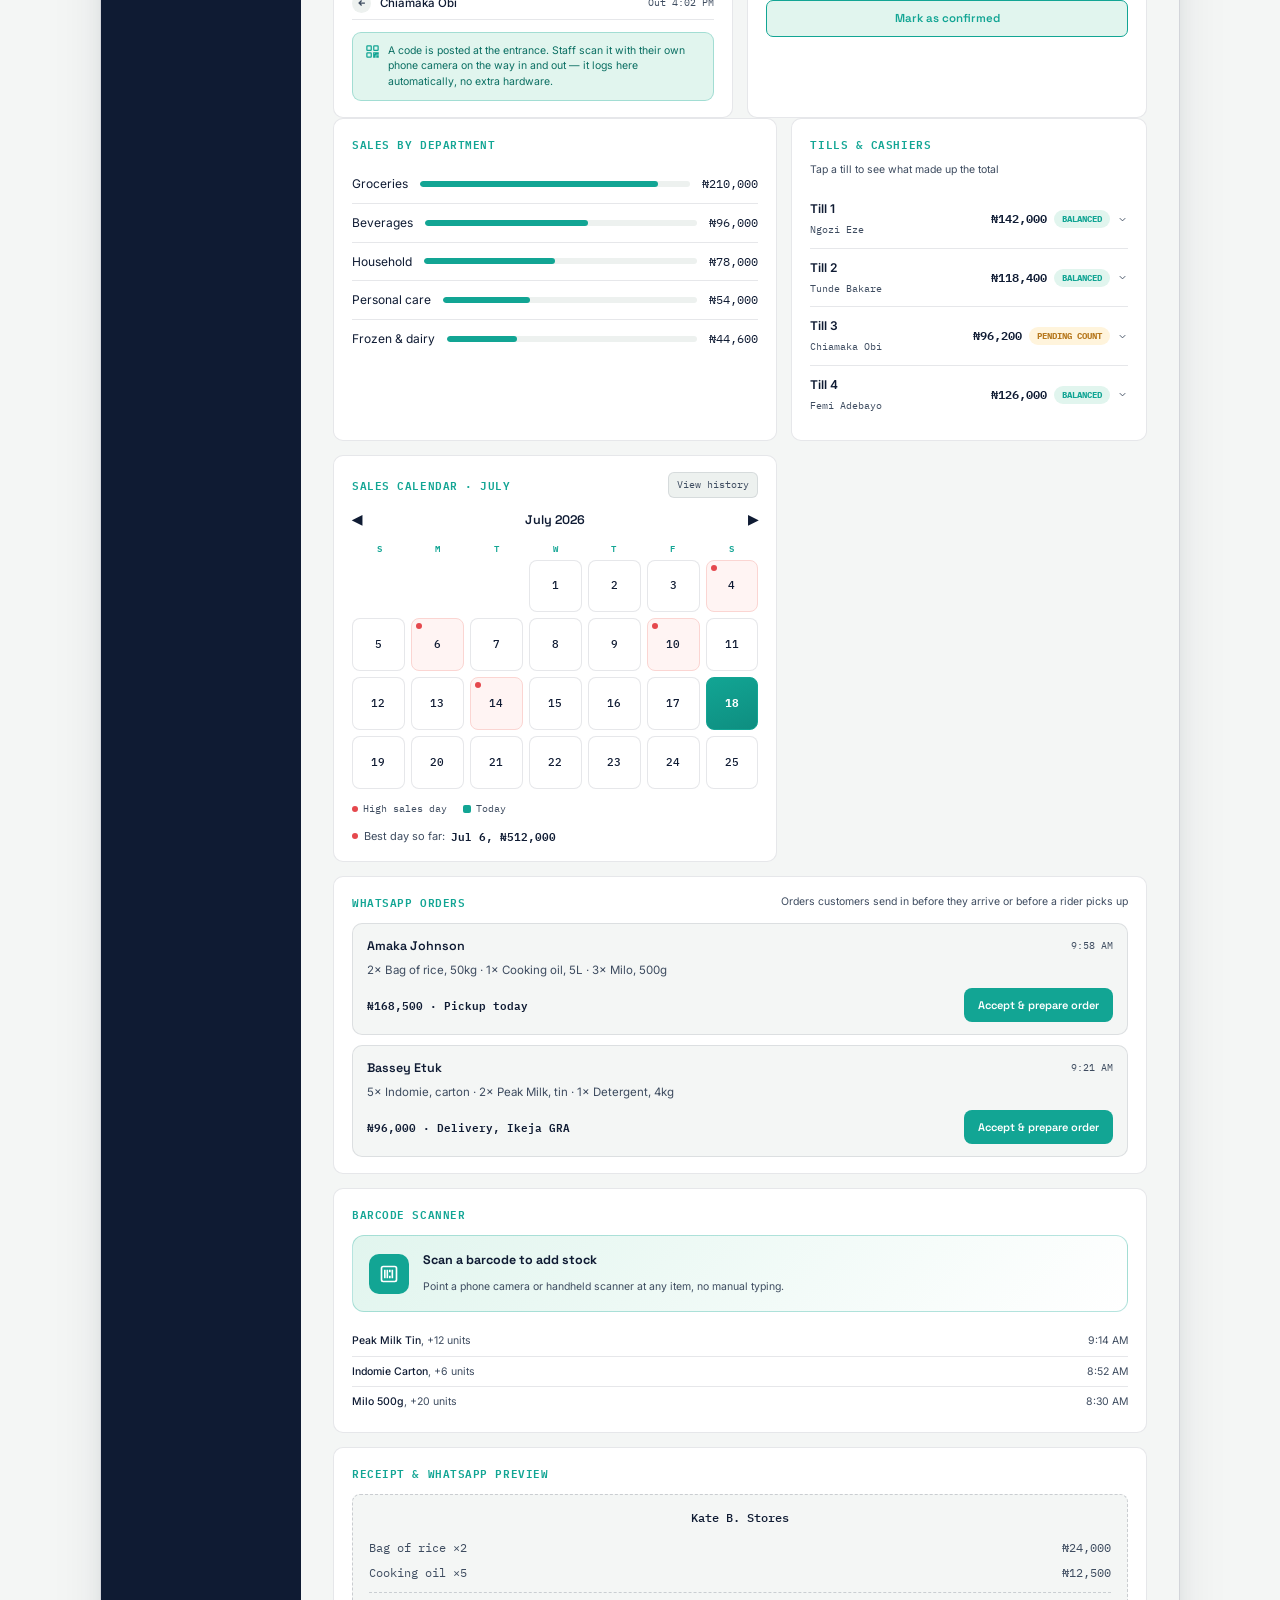
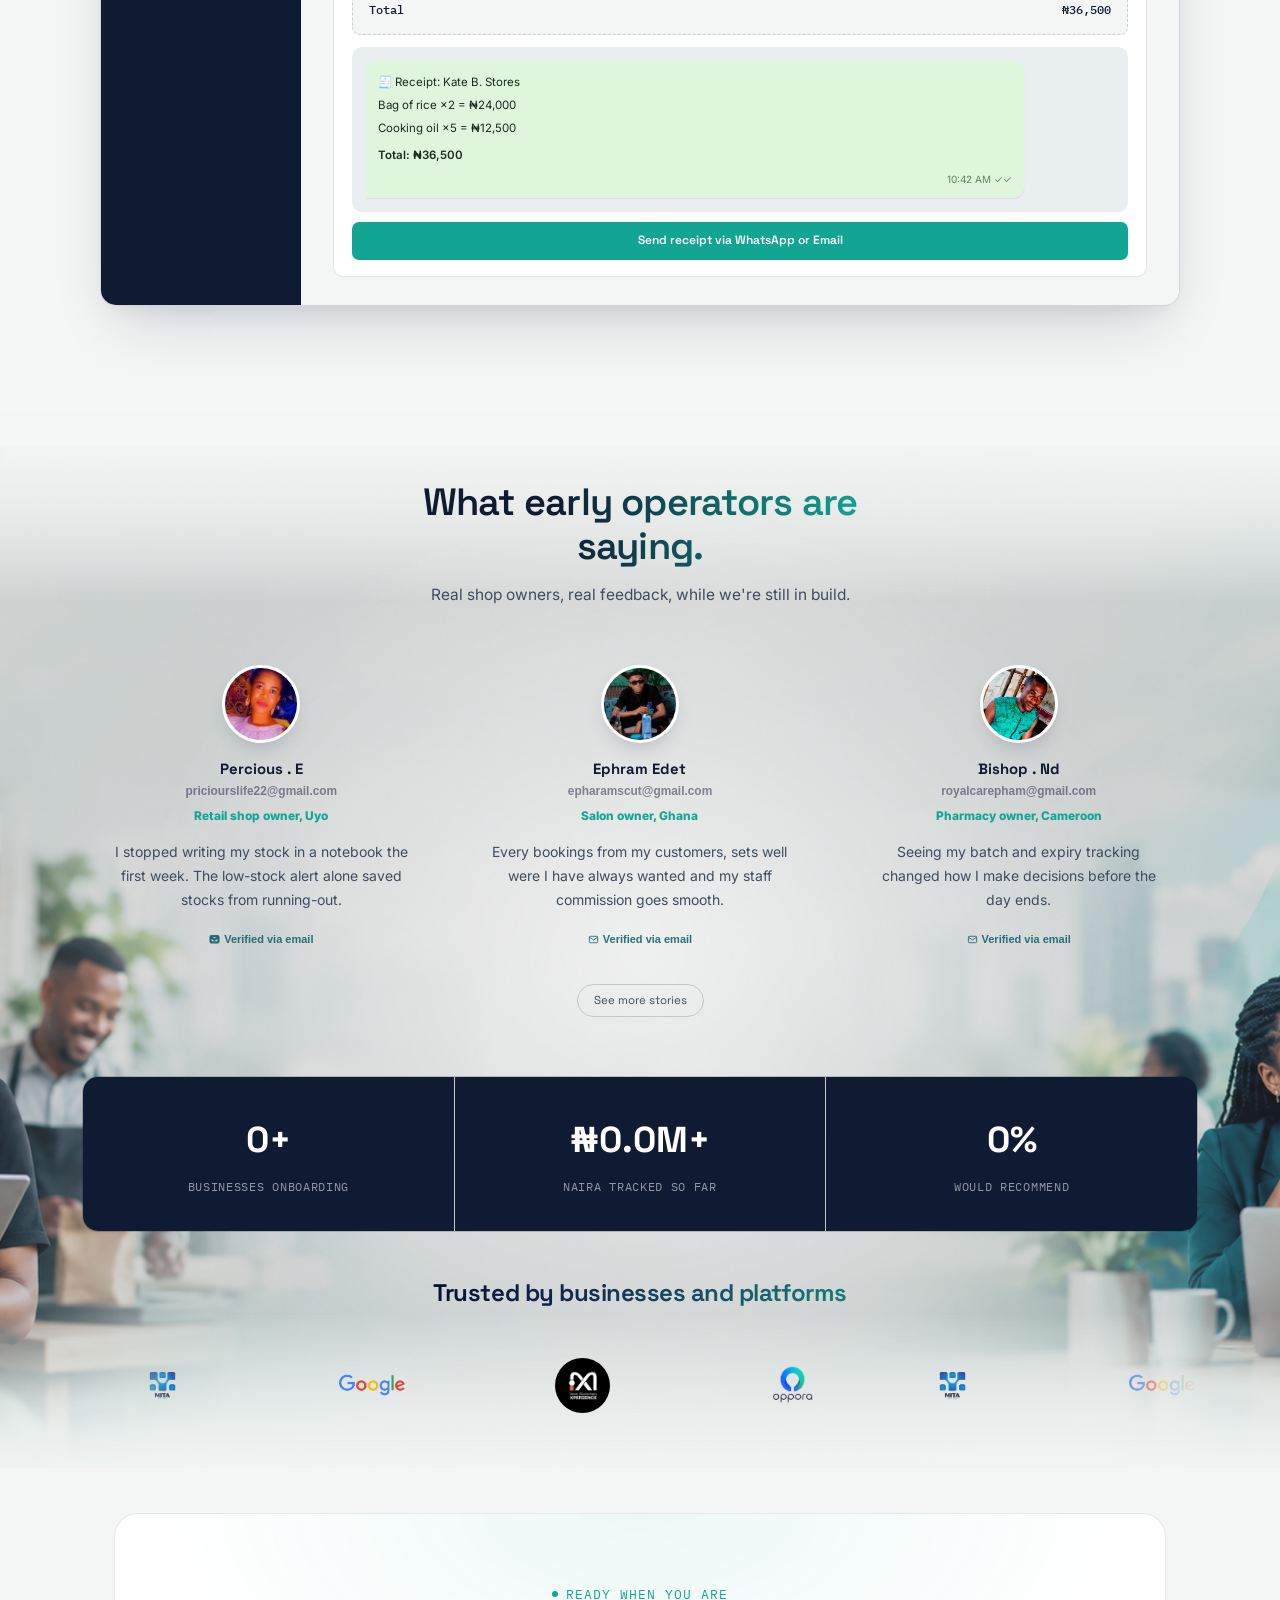
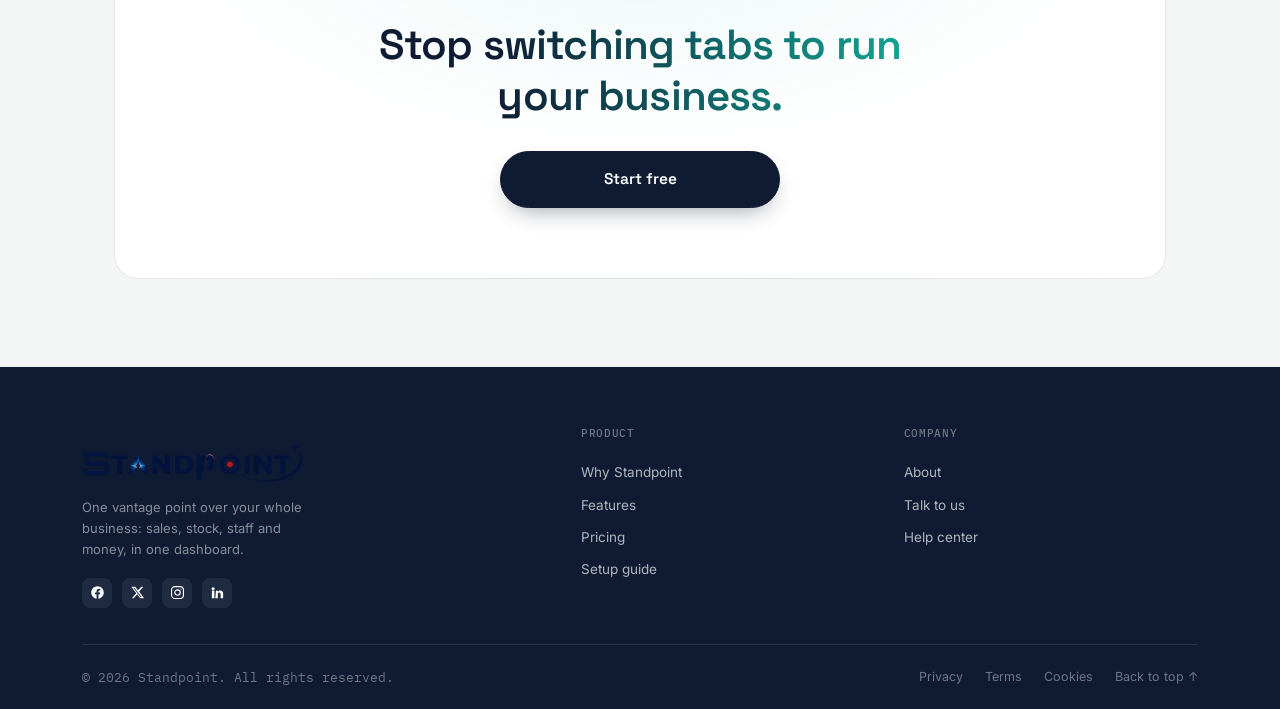
==== commit 60f1e9ad: "Background update" ====
--- a/index.html
+++ b/index.html
@@ -1497,88 +1497,117 @@
   </div>
   <div class="wrap">
     <div class="section-head centered testimonial-head">
-      <div class="eyebrow eyebrow-cycle" style="justify-content:center;">Trusted early</div>
       <h2>What early operators are saying.</h2>
       <p>Real shop owners, real feedback, while we're still in build.</p>
     </div>
     <div class="test-grid">
       <div class="test-card natural">
         <div class="test-photo">
-          <img src="" alt="Anderson O." onload="this.style.display='block'; this.nextElementSibling.style.display='none';" onerror="this.style.display='none'; this.nextElementSibling.style.display='flex';">
-          <span class="avatar-fallback">AO</span>
+          <img
+          src="img/LOGO/auntyp.jpg"
+          alt="Tunde B."
+          onload="this.style.display='block'; this.nextElementSibling.style.display='none';"
+          onerror="this.style.display='none'; this.nextElementSibling.style.display='flex';"
+        >
+        <span class="avatar-fallback">TB</span>
         </div>
         <div class="test-name-row">
-          <b>Anderson O.</b>
-          <span class="test-email"><!-- e.g. anderson@yourbusiness.com --></span>
+          <b>Percious . E</b>
+          <span class="test-email">priciourslife22@gmail.com</span>
         </div>
         <span class="test-role">Retail shop owner, Uyo</span>
-        <p>I stopped writing my stock in a notebook the first week. The low-stock alert alone saved me from running out of rice twice.</p>
-        <div class="verify-badge"><svg viewBox="0 0 24 24" fill="none" stroke="currentColor" stroke-width="2"><rect x="3" y="5" width="18" height="14" rx="2"/><path d="M3 7l9 6 9-6"/></svg> Verified via email</div>
+        <p>I stopped writing my stock in a notebook the first week. The low-stock alert alone saved stocks from running-out.</p>
+        <div class="verify-badge"><svg viewBox="0 0 24 25" fill="none" stroke="currentColor" stroke-width="5"><rect x="3" y="5" width="18" height="14" rx="2"/><path d="M3 7l9 6 9-6"/></svg> Verified via email</div>
       </div>
       <div class="test-card natural">
         <div class="test-photo">
-          <img src="" alt="Mike Morris" onload="this.style.display='block'; this.nextElementSibling.style.display='none';" onerror="this.style.display='none'; this.nextElementSibling.style.display='flex';">
+          <img
+    src="img/LOGO/Impu.jpg"
+    alt="Mike Morris"
+    onload="this.style.display='block'; this.nextElementSibling.style.display='none';"
+    onerror="this.style.display='none'; this.nextElementSibling.style.display='flex';"
+  >
           <span class="avatar-fallback">MM</span>
         </div>
         <div class="test-name-row">
-          <b>Mike Morris</b>
-          <span class="test-email"><!-- e.g. mike@yourbusiness.com --></span>
+          <b>Ephram Edet</b>
+          <span class="test-email"> epharamscut@gmail.com</span>
         </div>
         <span class="test-role">Salon owner, Ghana</span>
-        <p>Sending receipts on WhatsApp instead of a separate app made my customers trust the business more, not less.</p>
+        <p>Every bookings from my customers, sets well were I have always wanted and my staff commission goes smooth.</p>
         <div class="verify-badge"><svg viewBox="0 0 24 24" fill="none" stroke="currentColor" stroke-width="2"><rect x="3" y="5" width="18" height="14" rx="2"/><path d="M3 7l9 6 9-6"/></svg> Verified via email</div>
       </div>
       <div class="test-card natural">
         <div class="test-photo">
-          <img src="" alt="Fatima K." onload="this.style.display='block'; this.nextElementSibling.style.display='none';" onerror="this.style.display='none'; this.nextElementSibling.style.display='flex';">
+          <img
+    src="img/LOGO/bishop.jpg"
+    alt="Fatima K."
+    onload="this.style.display='block'; this.nextElementSibling.style.display='none';"
+    onerror="this.style.display='none'; this.nextElementSibling.style.display='flex';"
+  >
           <span class="avatar-fallback">FK</span>
         </div>
         <div class="test-name-row">
-          <b>Fatima K.</b>
-          <span class="test-email"><!-- e.g. fatima@yourbusiness.com --></span>
-        </div>
-        <span class="test-role">Pharmacy owner, Delta</span>
-        <p>Seeing my bank balance next to today's sales changed how I make decisions before end of day.</p>
+          <b>Bishop . Nd</b>
+          <span class="test-email">royalcarepham@gmail.com</span>
+        </div>
+        <span class="test-role">Pharmacy owner, Cameroon</span>
+        <p>Seeing my batch and expiry tracking changed how I make decisions before the day ends.</p>
         <div class="verify-badge"><svg viewBox="0 0 24 24" fill="none" stroke="currentColor" stroke-width="2"><rect x="3" y="5" width="18" height="14" rx="2"/><path d="M3 7l9 6 9-6"/></svg> Verified via email</div>
       </div>
     </div>
     <div class="test-grid-more" id="testGridMore">
       <div class="test-card natural">
         <div class="test-photo">
-          <img src="" alt="Chidinma O." onload="this.style.display='block'; this.nextElementSibling.style.display='none';" onerror="this.style.display='none'; this.nextElementSibling.style.display='flex';">
+          <img
+    src="img/LOGO/destiny.jpg"
+    alt="Chidinma O."
+    onload="this.style.display='block'; this.nextElementSibling.style.display='none';"
+    onerror="this.style.display='none'; this.nextElementSibling.style.display='flex';"
+  >
           <span class="avatar-fallback">CO</span>
         </div>
         <div class="test-name-row">
-          <b>Chidinma O.</b>
-          <span class="test-email"><!-- email --></span>
-        </div>
-        <span class="test-role">Hotel manager, Enugu</span>
+          <b>Destiny . E</b>
+          <span class="test-email">destinydelux@gmail.com</span>
+        </div>
+        <span class="test-role">Hotel manager, Abia</span>
         <p>The staff attendance QR code stopped the arguments about who came in late. Everyone sees the same log.</p>
         <div class="verify-badge"><svg viewBox="0 0 24 24" fill="none" stroke="currentColor" stroke-width="2"><rect x="3" y="5" width="18" height="14" rx="2"/><path d="M3 7l9 6 9-6"/></svg> Verified via email</div>
       </div>
       <div class="test-card natural">
         <div class="test-photo">
-          <img src="" alt="Tunde B." onload="this.style.display='block'; this.nextElementSibling.style.display='none';" onerror="this.style.display='none'; this.nextElementSibling.style.display='flex';">
+          <img
+    src="img/LOGO/PAVI.jpg"
+    alt="Tunde B."
+    onload="this.style.display='block'; this.nextElementSibling.style.display='none';"
+    onerror="this.style.display='none'; this.nextElementSibling.style.display='flex';"
+  >
           <span class="avatar-fallback">TB</span>
         </div>
         <div class="test-name-row">
-          <b>Tunde B.</b>
-          <span class="test-email"><!-- email --></span>
-        </div>
-        <span class="test-role">School proprietor, Ibadan</span>
+          <b>Victor. E</b>
+          <span class="test-email">vibrantscholars7@gmail.com </span>
+        </div>
+        <span class="test-role">School Head-teacher, Imo</span>
         <p>I can finally see which parents haven't paid without going through a physical register class by class.</p>
         <div class="verify-badge"><svg viewBox="0 0 24 24" fill="none" stroke="currentColor" stroke-width="2"><rect x="3" y="5" width="18" height="14" rx="2"/><path d="M3 7l9 6 9-6"/></svg> Verified via email</div>
       </div>
       <div class="test-card natural">
         <div class="test-photo">
-          <img src="" alt="Halima S." onload="this.style.display='block'; this.nextElementSibling.style.display='none';" onerror="this.style.display='none'; this.nextElementSibling.style.display='flex';">
+          <img
+    src="img/LOGO/Sis.jpg"
+    alt="Halima S."
+    onload="this.style.display='block'; this.nextElementSibling.style.display='none';"
+    onerror="this.style.display='none'; this.nextElementSibling.style.display='flex';"
+  >
           <span class="avatar-fallback">HS</span>
         </div>
         <div class="test-name-row">
-          <b>Halima S.</b>
-          <span class="test-email"><!-- email --></span>
-        </div>
-        <span class="test-role">Supermarket owner, Kano</span>
+          <b>Uduak . A</b>
+          <span class="test-email">sucesschemist91@gmail.com</span>
+        </div>
+        <span class="test-role">chemist owner, Ekaya</span>
         <p>Restocking used to mean counting shelves by hand. Now I scan and I'm done in minutes.</p>
         <div class="verify-badge"><svg viewBox="0 0 24 24" fill="none" stroke="currentColor" stroke-width="2"><rect x="3" y="5" width="18" height="14" rx="2"/><path d="M3 7l9 6 9-6"/></svg> Verified via email</div>
       </div>
@@ -1595,27 +1624,74 @@
          seamlessly; if you add/remove a logo, do it in BOTH halves. -->
     <div class="partners-section">
       <div class="section-head centered" style="margin-bottom:30px;">
-        <div class="eyebrow" style="justify-content:center;">Backed by</div>
-        <h3 class="partners-heading">Businesses and platforms we work with</h3>
+        <h3 class="partners-heading">Trusted by businesses and platforms</h3>
       </div>
     </div>
     <div class="partners-track-wrap">
-      <div class="partners-track">
-        <!-- === FIRST SET — replace each with a real logo image === -->
-        <div class="partner-logo"><span>Your logo</span></div>
-        <div class="partner-logo"><span>Your logo</span></div>
-        <div class="partner-logo"><span>Your logo</span></div>
-        <div class="partner-logo"><span>Your logo</span></div>
-        <div class="partner-logo"><span>Your logo</span></div>
-        <div class="partner-logo"><span>Your logo</span></div>
-        <!-- === SECOND SET — exact duplicate of the first, do not remove === -->
-        <div class="partner-logo" aria-hidden="true"><span>Your logo</span></div>
-        <div class="partner-logo" aria-hidden="true"><span>Your logo</span></div>
-        <div class="partner-logo" aria-hidden="true"><span>Your logo</span></div>
-        <div class="partner-logo" aria-hidden="true"><span>Your logo</span></div>
-        <div class="partner-logo" aria-hidden="true"><span>Your logo</span></div>
-        <div class="partner-logo" aria-hidden="true"><span>Your logo</span></div>
-      </div>
+      <div class="partners-slider">
+        <div class="partners-track">
+    
+            <!-- GROUP 1 -->
+            <div class="partners-group">
+    
+                <div class="partner-logo">
+                    <img src="img/LOGO/mita.png" alt="Mita">
+                </div>
+    
+                <div class="partner-logo">
+                    <img src="img/LOGO/google.png" alt="Company 2">
+                </div>
+    
+                <div class="partner-logo">
+                    <img src="img/LOGO/chain.jpg" alt="Company 3">
+                </div>
+    
+                <div class="partner-logo">
+                    <img src="img/LOGO/Oppora.png" alt="Company 4">
+                </div>
+    
+                <!-- <div class="partner-logo">
+                    <img src="img/PARTNERS/company-5.png" alt="Company 5">
+                </div>
+    
+                <div class="partner-logo">
+                    <img src="img/PARTNERS/company-6.png" alt="Company 6">
+                </div>
+     -->
+            </div>
+    
+    
+            <!-- GROUP 2 — EXACT COPY -->
+            <div class="partners-group" aria-hidden="true">
+    
+                <div class="partner-logo">
+                    <img src="img/LOGO/mita.png" alt="">
+                </div>
+    
+                <div class="partner-logo">
+                    <img src="img/LOGO/google.png" alt="">
+                </div>
+    
+                <div class="partner-logo">
+                    <img src="img/LOGO/chain.jpg" alt="">
+                </div>
+    
+                <div class="partner-logo">
+                    <img src="img/LOGO/Oppora.png" alt="">
+                </div>
+    
+                <div class="partner-logo">
+                    <img src="img/PARTNERS/company-5.png" alt="">
+                </div>
+    
+                <div class="partner-logo">
+                    <img src="img/PARTNERS/company-6.png" alt="">
+                </div>
+    
+            </div>
+    
+        </div>
+    </div>
     </div>
     <!--
       To swap a placeholder for a real logo, replace e.g.
@@ -1658,7 +1734,7 @@
           </a>
         </div>
       </div>
-      <div class="foot-col"><h5>Product</h5><a href="why-standpoint.html">Why Standpoint</a><a href="features.html">Features</a><a href="plans.html">Pricing</a><a href="pricing.html">How it works</a></div>
+      <div class="foot-col"><h5>Product</h5><a href="why-standpoint.html">Why Standpoint</a><a href="feature.html">Features</a><a href="pricing.html">Pricing</a><a href="workings.html">Setup guide</a></div>
       <div class="foot-col"><h5>Company</h5><a href="#">About</a><a href="#" onclick="toggleContact(true); return false;">Talk to us</a><a href="#">Help center</a></div>
     </div>
     <div class="foot-bottom">
--- a/styles.css
+++ b/styles.css
@@ -317,138 +317,97 @@
 section{padding:88px 0;}
 
 #testimonials{position:relative; overflow:hidden;}
-/* =========================================================
-   TESTIMONIALS BACKGROUND
-   ========================================================= */
-
 .testimonials-bg{
   position: absolute;
   inset: 0;
-
   z-index: 0;
-
   overflow: hidden;
   pointer-events: none;
 }
 
-
-/* =========================================================
-   BACKGROUND IMAGE
-   ========================================================= */
-
 .testimonials-bg-img{
   position: absolute;
-
-  /*
-    Smaller than the section.
-    This prevents the photo from becoming a giant full-width
-    rectangle.
-  */
-  width: 98%;
-  height: 72%;
-
-  
+  inset: 0;
+
+  width: 100%;
+  height: 92%;
+  top: 50%;
+  left: 50%;
 
   transform: translate(-50%, -50%);
 
+
   object-fit: cover;
 
-  /*
-    Keep the photograph visible.
-  */
-  opacity: .42;
+  opacity: .95;
 
   filter:
-    grayscale(15%)
-    brightness(.90)
-    contrast(.94);
-
-  /*
-    IMPORTANT:
-    No border.
-    No border-radius.
-    No visible image edge.
-  */
-  border: none;
-  border-radius: 0;
-}
-
-
-/* =========================================================
-   MAIN BLEND
-   ========================================================= */
-
+    grayscale(18%)
+    brightness(.88)
+    contrast(.92);
+}
+
+
+/* Main blending layer */
 .testimonials-bg::after{
   content: "";
-
   position: absolute;
   inset: 0;
 
-  pointer-events: none;
-
   background:
-
-    /* Strongest protection behind the text */
+    /* keep the text area clean */
     radial-gradient(
-      ellipse 42% 46% at 50% 50%,
-      rgba(255,255,255,.96) 0%,
-      rgba(255,255,255,.88) 28%,
-      rgba(255,255,255,.55) 52%,
-      rgba(255,255,255,0) 74%
+      ellipse 48% 50% at 50% 50%,
+      rgba(255,255,255,.65) 0%,
+      rgba(255,255,255,.40) 32%,
+      rgba(255,255,255,.18) 60%,
+      transparent 82%
     ),
 
-    /* Fade naturally from left into the photograph */
-    linear-gradient(
-      90deg,
-      var(--paper) 0%,
-      rgba(255,255,255,.94) 17%,
-      rgba(255,255,255,.68) 36%,
-      rgba(255,255,255,0) 66%
-    ),
-
-    /* Fade at top and bottom */
+    /* soften left and right edges */
     linear-gradient(
       180deg,
       var(--paper) 0%,
-      rgba(255,255,255,0) 20%,
-      rgba(255,255,255,0) 78%,
+      transparent 18%,
+      transparent 82%,
+      var(--paper) 100%
+    ),
+
+    /* soften top and bottom */
+    linear-gradient(
+      180deg,
+      var(--paper) 0%,
+      transparent 18%,
+      transparent 82%,
       var(--paper) 100%
     );
 }
 
 
-/* =========================================================
-   SOFT EDGE BLEND
-   ========================================================= */
-
+/* Extra atmospheric fade */
 .testimonials-bg::before{
   content: "";
-
   position: absolute;
   inset: 0;
 
-  pointer-events: none;
-
   background:
-    radial-gradient(
-      ellipse 72% 78% at 68% 50%,
-      rgba(255,255,255,0) 36%,
-      rgba(255,255,255,.18) 58%,
-      rgba(255,255,255,.58) 78%,
-      var(--paper) 100%
-    );
+  radial-gradient(
+    ellipse 85% 90% at 50% 50%,
+    transparent 35%,
+    rgba(255,255,255,.08) 65%,
+    var(--paper) 100%)
 }
 #testimonials > .wrap{position:relative; z-index:1;}
 .section-head{max-width:640px; margin:0 0 52px; position:relative;}
 .section-head.centered{text-align:center; margin-left:auto; margin-right:auto;}
 .section-head.centered .eyebrow{justify-content:center;}
-.section-head.centered p{margin-left:auto; margin-right:auto;}
-.section-head h2{font-size:clamp(28px,3.4vw,40px); line-height:1.16; margin:14px 0 14px; position:relative; z-index:1;}
+.section-head.centered p{margin-left:auto; margin-right:auto; margin-bottom: 10px;}
+.section-head h2{font-size:clamp(28px,3.4vw,40px); line-height:1.16; margin:14px 0 14px; position:relative; z-index:1; margin-top: -10px;}
 .section-head p{color:var(--slate); font-size:16.5px; position:relative; z-index:1;}
 .section-head.testimonial-head{max-width:560px;}
 .section-head.testimonial-head h2{
   font-size:clamp(26px,3.4vw,38px);
-  background:linear-gradient(90deg, var(--ink) 25%, var(--teal) 95%);
+  background:linear-gradient(90deg, var(--ink) 35%, var(--teal) 90%);
   -webkit-background-clip:text; background-clip:text; color:transparent;
 }
 .section-head.testimonial-head p{font-size:15.5px;}
@@ -1209,8 +1168,8 @@
 .test-card .who b{display:block; font-size:13px;}
 .test-card .who span{font-size:12px; color:var(--slate);}
 .verify-badge{
-  display:inline-flex; align-items:center; gap:4px; margin-top:6px;
-  font-family:'IBM Plex Mono',monospace; font-size:10px; color:var(--teal);
+  display:inline-flex; align-items:center; gap:4px; margin-top:1px;
+  font-family:'Manrope', sans-serif; font-size:11px; color:rgba(14, 96, 107, 0.884); font-weight:600;
 }
 .verify-badge svg{width:11px; height:11px;}
 
@@ -1232,27 +1191,31 @@
   border:3px solid var(--paper-card); box-shadow:0 10px 22px -10px rgba(15,27,51,0.28);
   display:flex; align-items:center; justify-content:center; position:relative;
 }
-.test-photo img{ width:100%; height:100%; object-fit:cover; display:none; }
+.test-photo img{ width:100%; height:100%; object-fit:cover; display:none;
+  object-fit: cover;
+  object-position: center; 
+}
+
 .test-photo .avatar-fallback{
   display:flex; width:100%; height:100%; align-items:center; justify-content:center;
-  color:var(--teal); font-family:'Space Grotesk',sans-serif; font-weight:700; font-size:22px;
-}
-.test-name-row b{ display:block; font-family:'Space Grotesk',sans-serif; font-size:14.5px; color:var(--ink); }
+  /* color:var(--teal); font-family:'Space Grotesk',sans-serif; font-weight:700; font-size:22px; */
+}
+.test-name-row b{ display:block; font-family:'Space Grotesk',sans-serif; font-size:14.9px; color:var(--ink); }
 .test-email{
-  display:block; font-size:10.5px; color:var(--slate); font-family:'IBM Plex Mono',monospace;
-  min-height:13px; /* keeps cards aligned before real emails are filled in */
-}
-.test-role{ display:block; font-size:11.5px; color:var(--teal); font-weight:600; margin-top:5px; margin-bottom:14px; }
+  display:block; font-size:11.9px; color:rgba(10, 8, 44, 0.459); font-family:'Manrope', sans-serif; font-weight:600;;
+  min-height:13px; text-decoration: solid;/* keeps cards aligned before real emails are filled in */
+}
+.test-role{ display:block; font-size:11.9px; color:var(--teal); font-weight:800; margin-top:5px; margin-bottom:14px; }
 .test-card.natural p{ font-size:14px; color:var(--slate); line-height:1.7; max-width:300px; margin:0 auto 14px; position:static; }
 .test-card.natural .verify-badge{ justify-content:center; }
 
-.see-more-row{text-align:center; margin-bottom:56px;}
+.see-more-row{text-align:center; margin-bottom:59px;}
 .see-more-link{
-  font-family:'IBM Plex Mono',monospace; font-size:11.5px; color:var(--slate);
+  font-family:'Space Grotesk', sans-serif; font-size:11.5px; color:var(--slate);
   border:1px solid var(--line-strong); padding:6px 16px; border-radius:999px; display:inline-block;
   transition:all .15s ease; cursor:pointer; background:none;
 }
-.see-more-link:hover{color:var(--teal); border-color:var(--teal); background:var(--teal-light);}
+.see-more-link:hover{color:rgba(0, 0, 0, 0.705); border-color:var(--teal); background:var(--teal-light);}
 
 .counter-row{
   display:grid; grid-template-columns:repeat(3,1fr); gap:1px; background:var(--line);
@@ -1265,30 +1228,97 @@
 /* ---------- PARTNERS STRIP ---------- */
 .partners-section{ padding:8px 0 6px; }
 .partners-heading{
-  font-family:'Space Grotesk',sans-serif; font-weight:600;
-  font-size:clamp(19px,2.4vw,24px); color:var(--ink); margin-top:12px;
+  font-family:'Space Grotesk', sans-serif;
+  font-weight:650;
+  font-size:clamp(19px, 2.4vw, 24px);
+
+  margin-top:39px;
+  margin-bottom:0;
+
+  background:linear-gradient(
+    105deg,
+    #021135 0%,
+    #12284d 34%,
+    #174d63 64%,
+    #147f78 100%
+  );
+
+  -webkit-background-clip:text;
+  -webkit-text-fill-color:transparent;
+  background-clip:text;
+
+  color:transparent;
+
+  display:inline-block;
 }
 .partners-track-wrap{
   overflow:hidden;
   -webkit-mask-image:linear-gradient(90deg, transparent, #000 8%, #000 92%, transparent);
   mask-image:linear-gradient(90deg, transparent, #000 8%, #000 92%, transparent);
 }
-.partners-track{
-  display:flex; align-items:center; gap:56px; width:max-content;
-  animation:partnersScroll 28s linear infinite;
-}
-.partners-track-wrap:hover .partners-track{ animation-play-state:paused; }
-.partner-logo{
-  flex-shrink:0; width:150px; height:58px;
-  display:flex; align-items:center; justify-content:center;
-  border:1.5px dashed var(--line-strong); border-radius:10px;
-  color:var(--slate); font-family:'IBM Plex Mono',monospace; font-size:11px;
-  opacity:.68; transition:opacity .2s ease, border-color .2s ease, color .2s ease;
-}
-.partner-logo:hover{ opacity:1; border-color:var(--teal); color:var(--teal); }
-.partner-logo img{ max-width:100%; max-height:100%; object-fit:contain; }
-@keyframes partnersScroll{ from{transform:translateX(0);} to{transform:translateX(-50%);} }
-@media (prefers-reduced-motion: reduce){ .partners-track{ animation:none; } }
+.partners-slider {
+  width: 100%;
+  overflow: hidden;
+  position: relative;
+}
+
+.partners-track {
+  display: flex;
+  width: max-content;
+  animation: partnersMarquee 30s linear infinite;
+  will-change: transform;
+}
+
+.partners-group {
+  display: flex;
+  align-items: center;
+  gap: 50px;
+  flex-shrink: 0;
+}
+
+.partner-logo {
+  width: 160px;
+  height: 80px;
+
+  flex: 0 0 160px;
+
+  display: flex;
+  align-items: center;
+  justify-content: center;
+  border-radius: 8px;
+
+}
+
+.partner-logo img {
+  max-width: 120px;
+  max-height: 55px;
+  border-radius: 60%;
+
+  width: auto;
+  height: auto;
+
+  object-fit: contain;
+  display: block;
+}
+
+
+/* TRUE INFINITE LOOP */
+@keyframes partnersMarquee {
+
+  from {
+      transform: translateX(0);
+  }
+
+  to {
+      transform: translateX(-50%);
+  }
+
+}
+
+
+.partners-slider:hover .partners-track {
+  animation-play-state: paused;
+}
 
 /* ---------- FINAL CTA ---------- */
 .final-cta{
